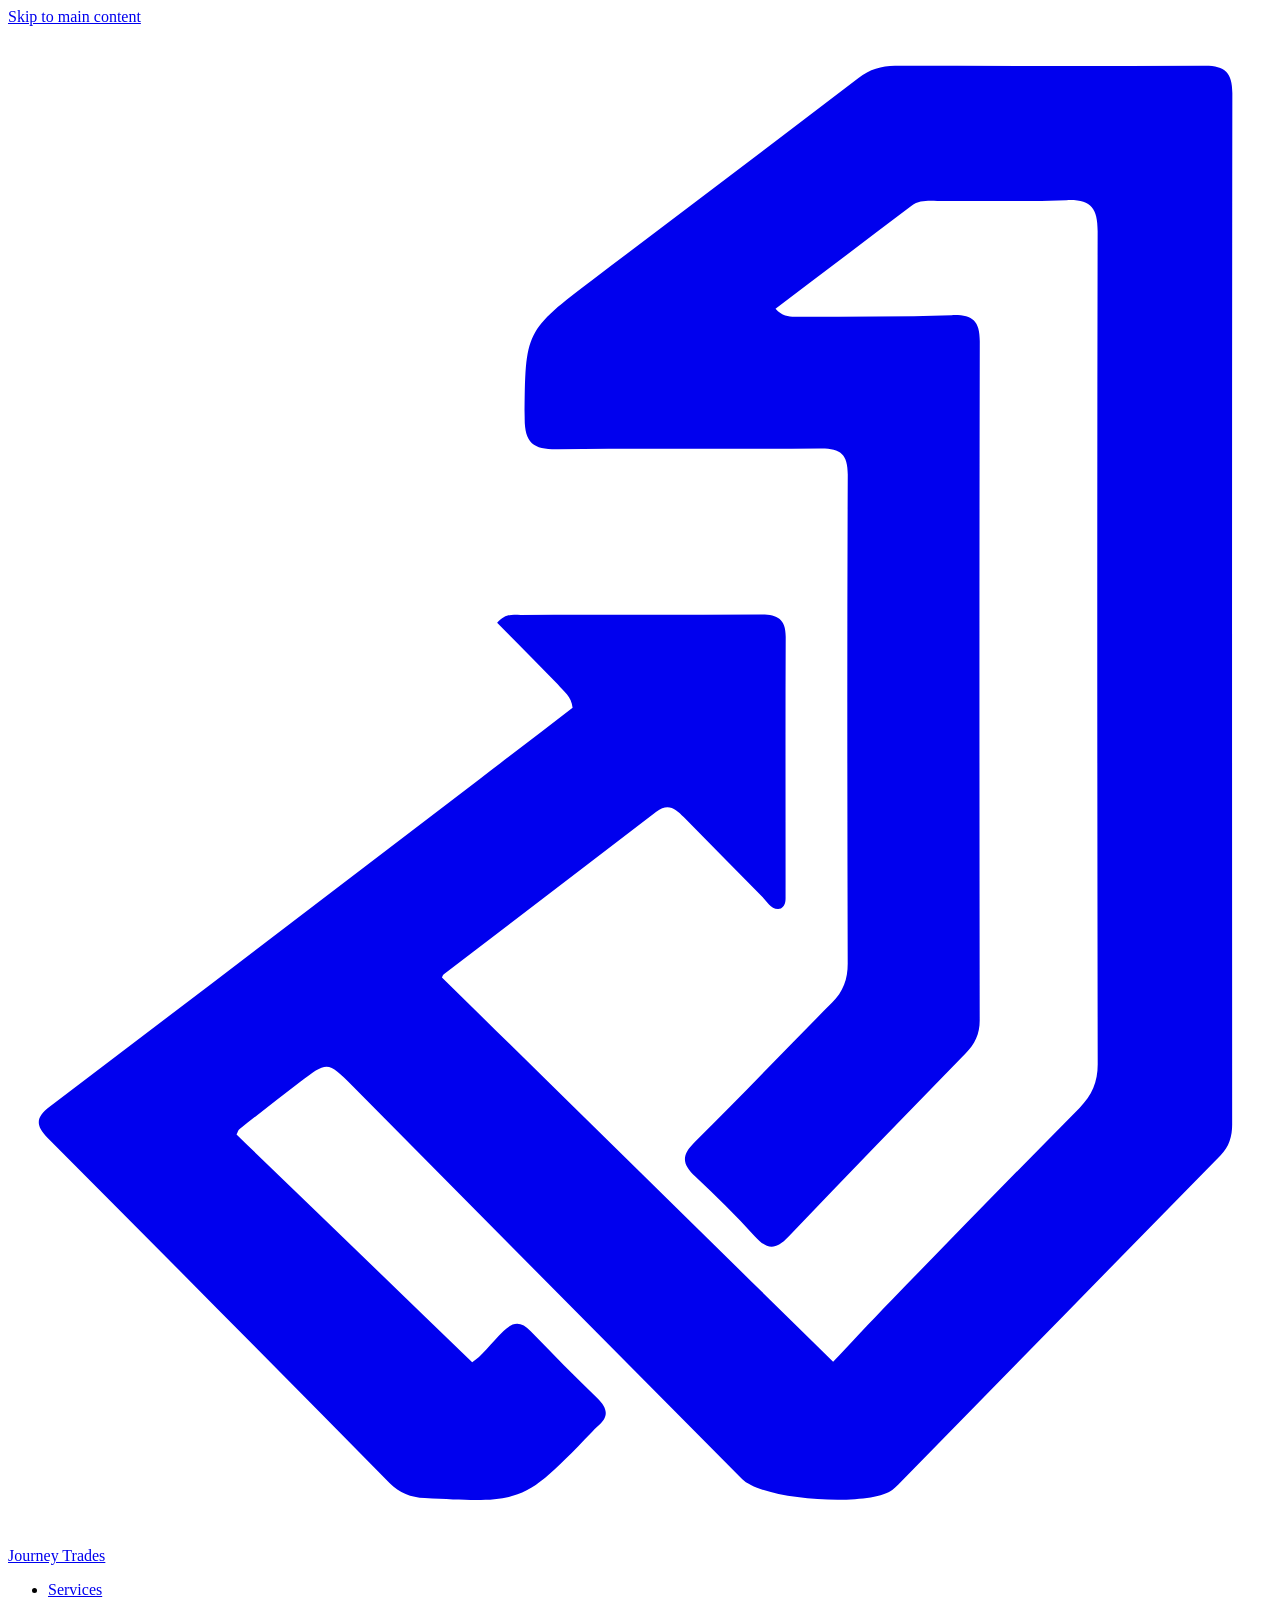
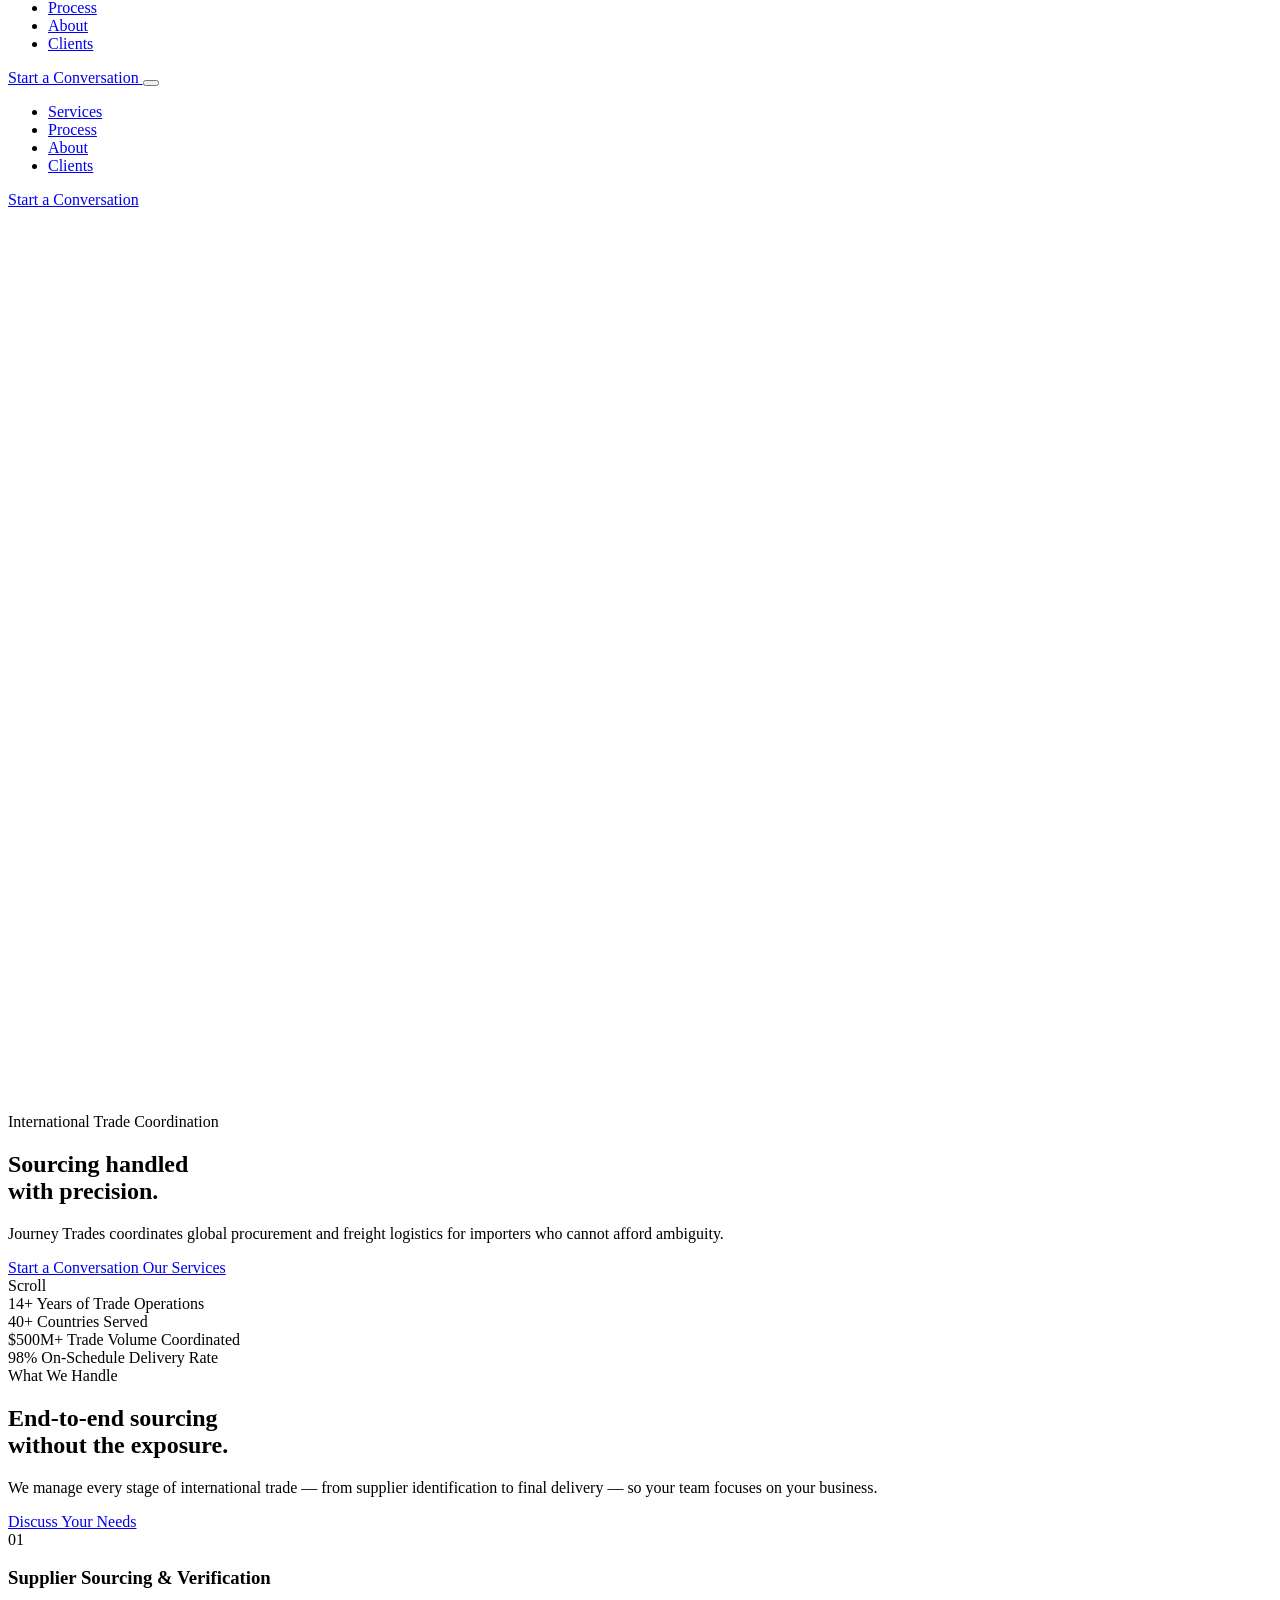
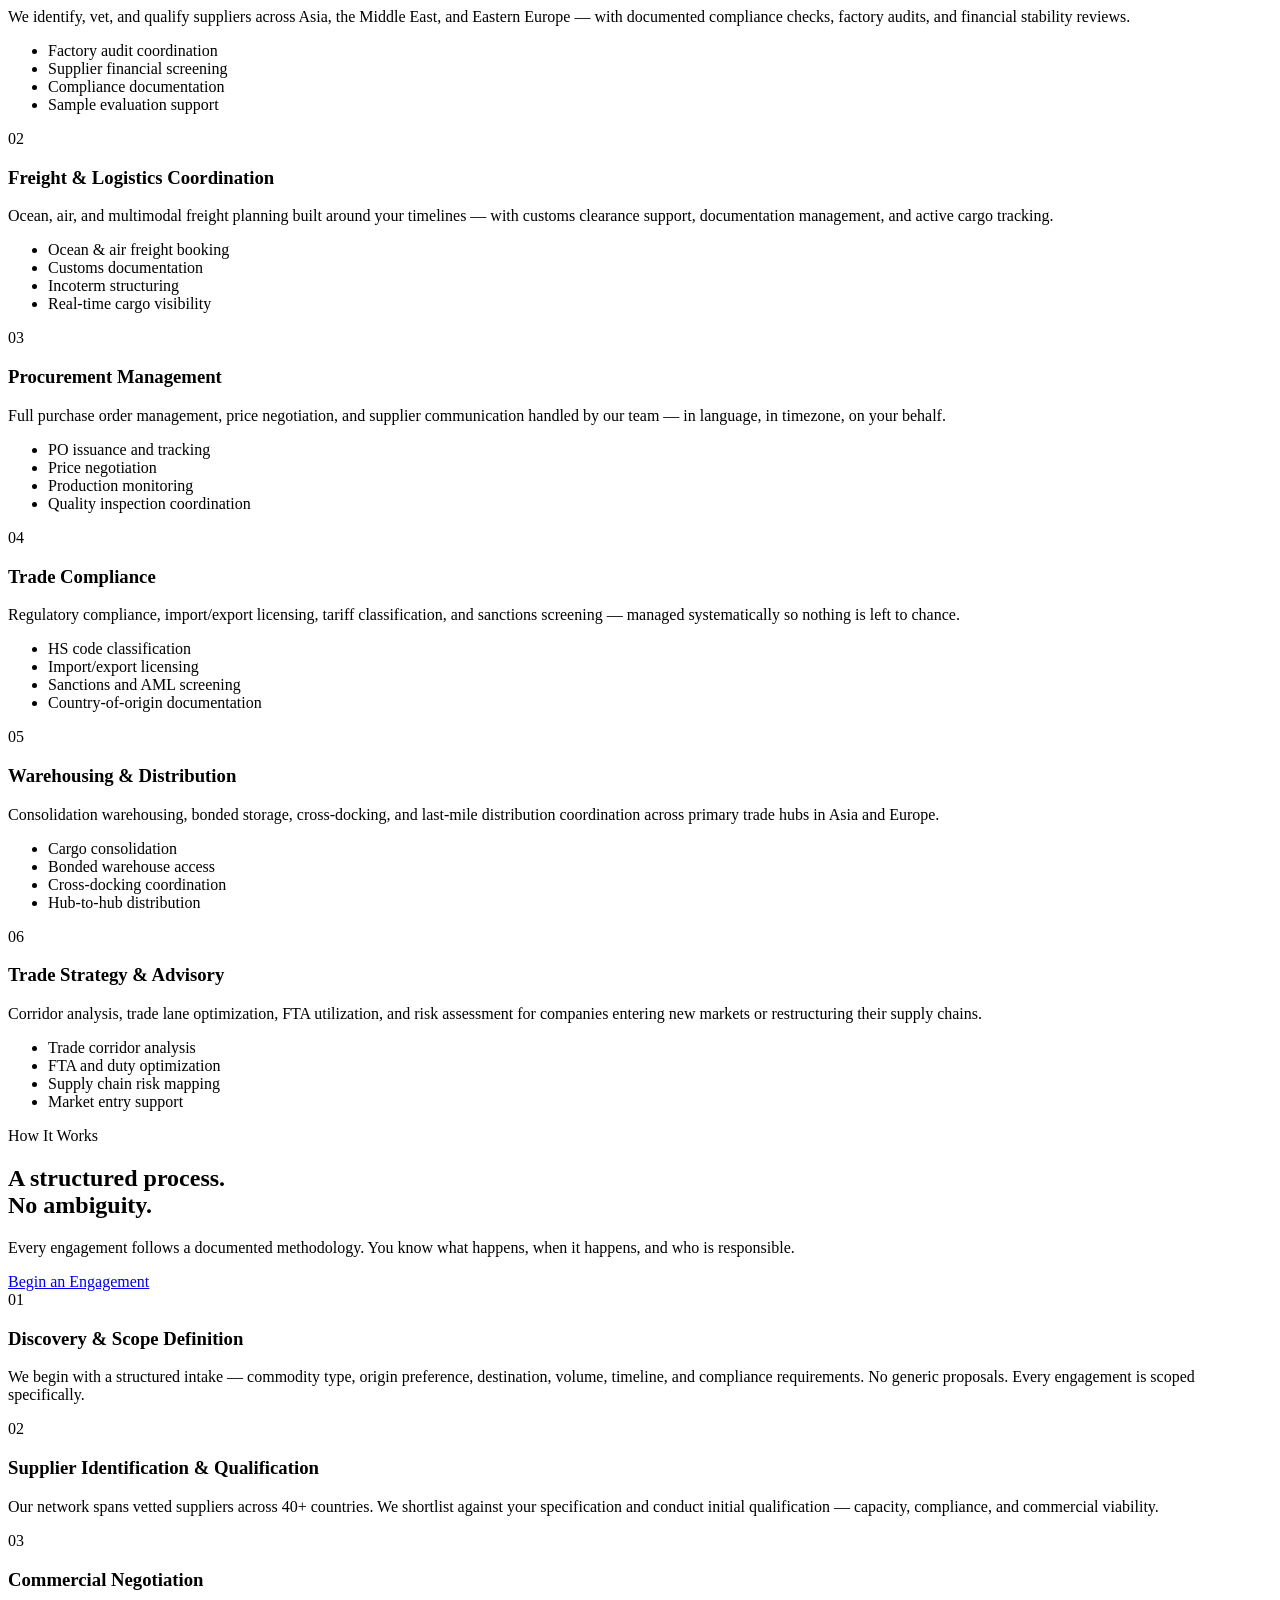
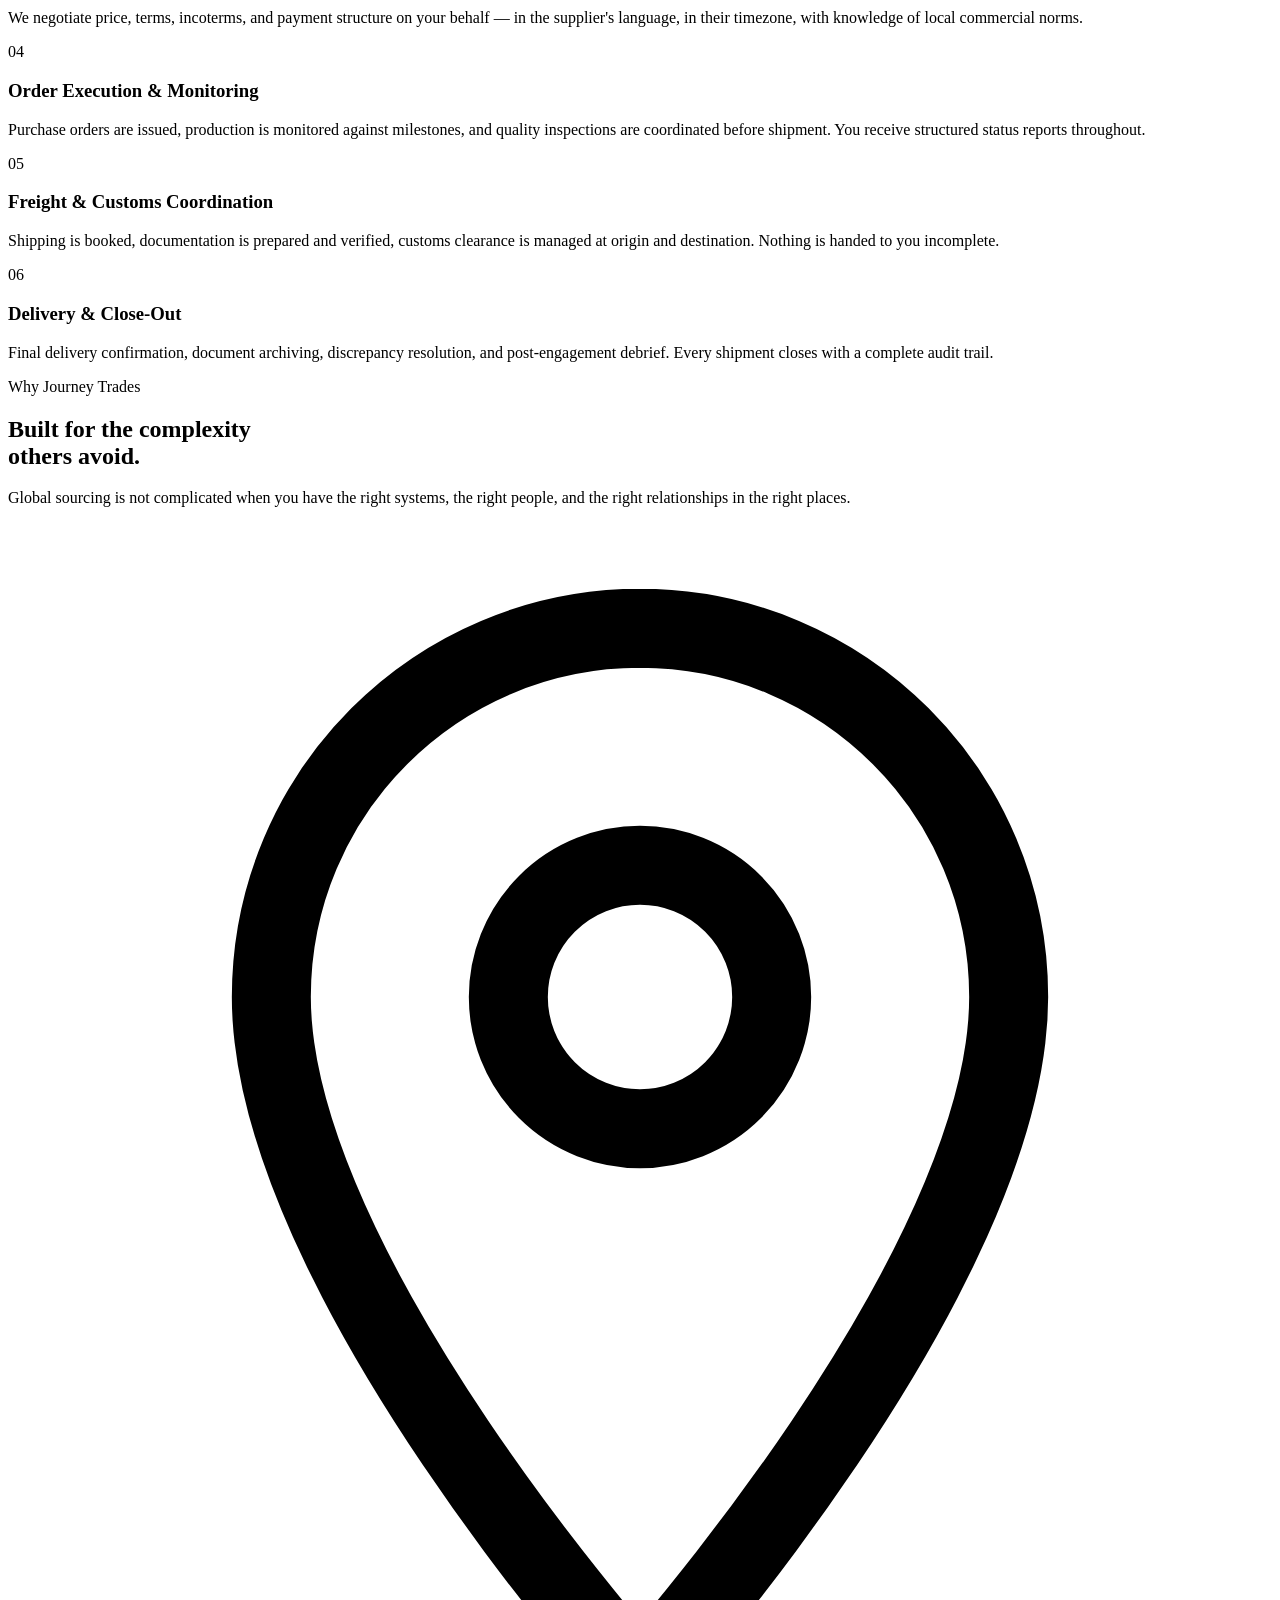
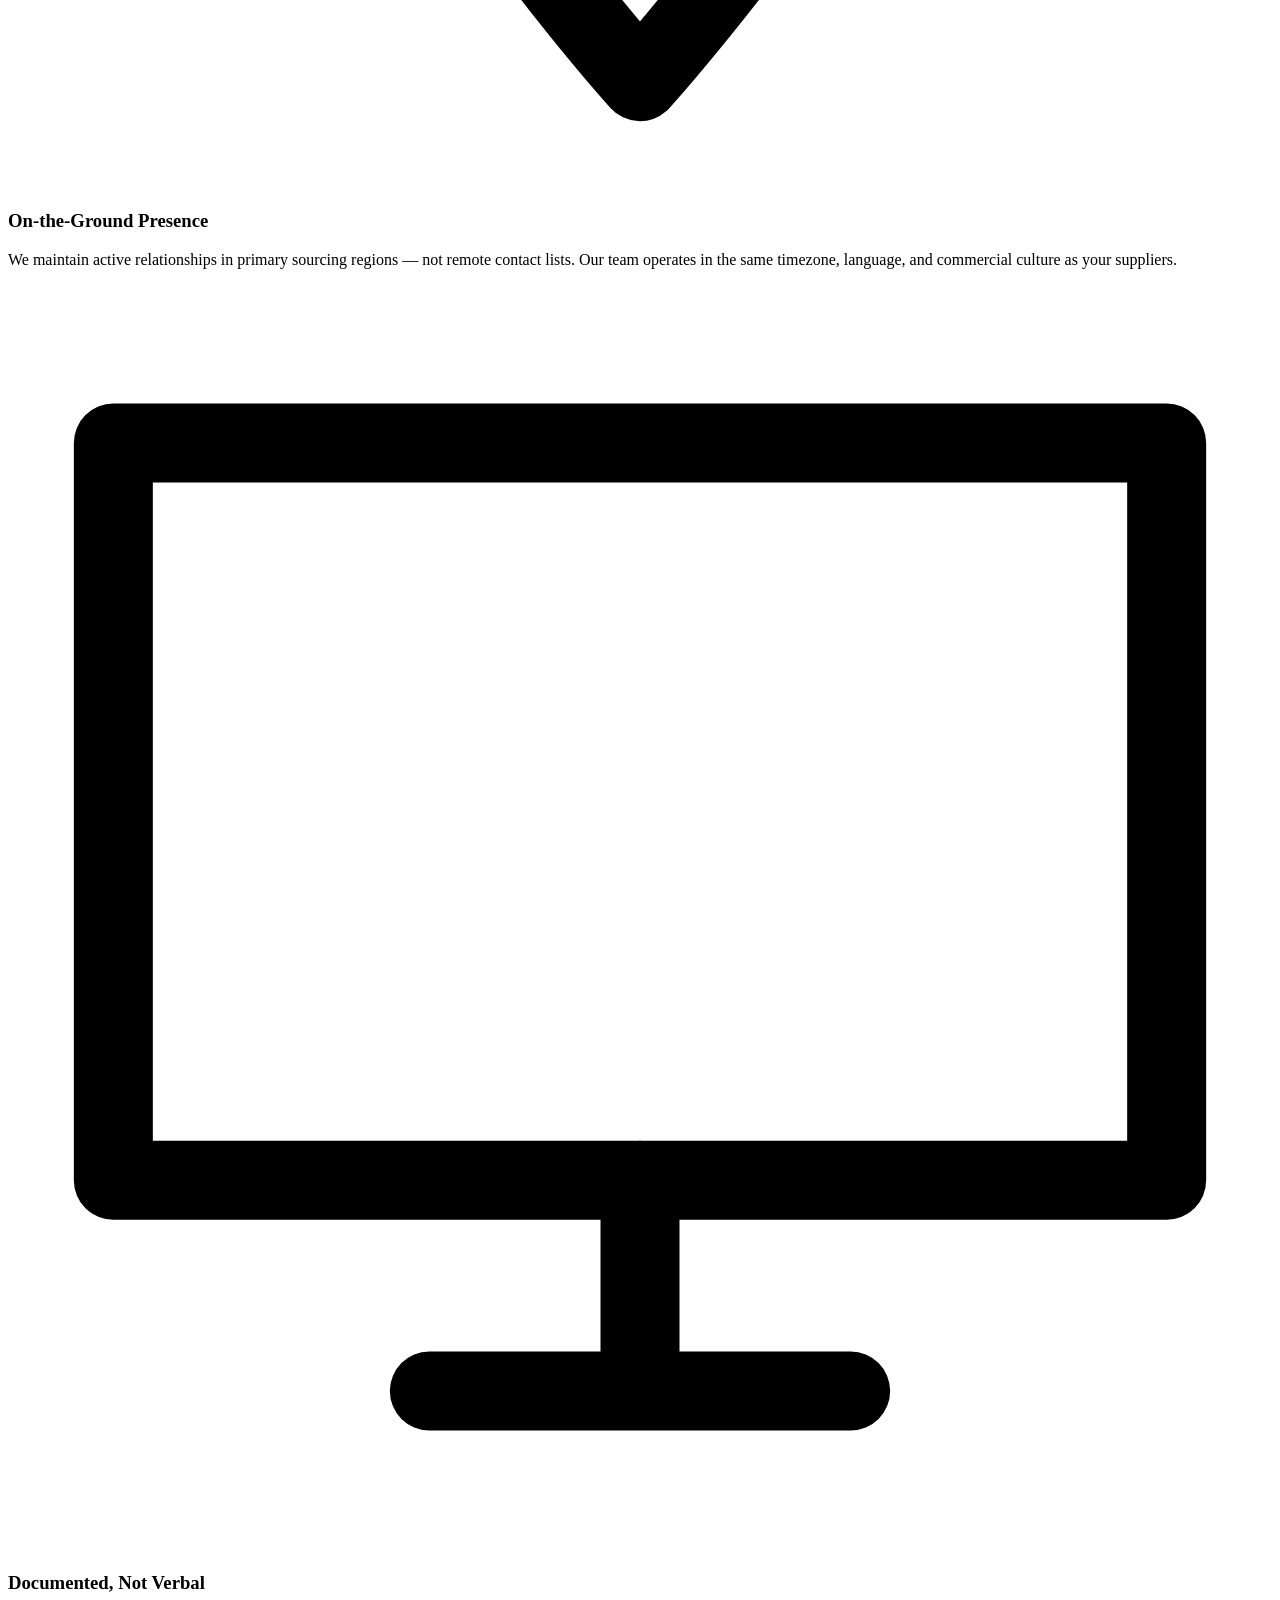
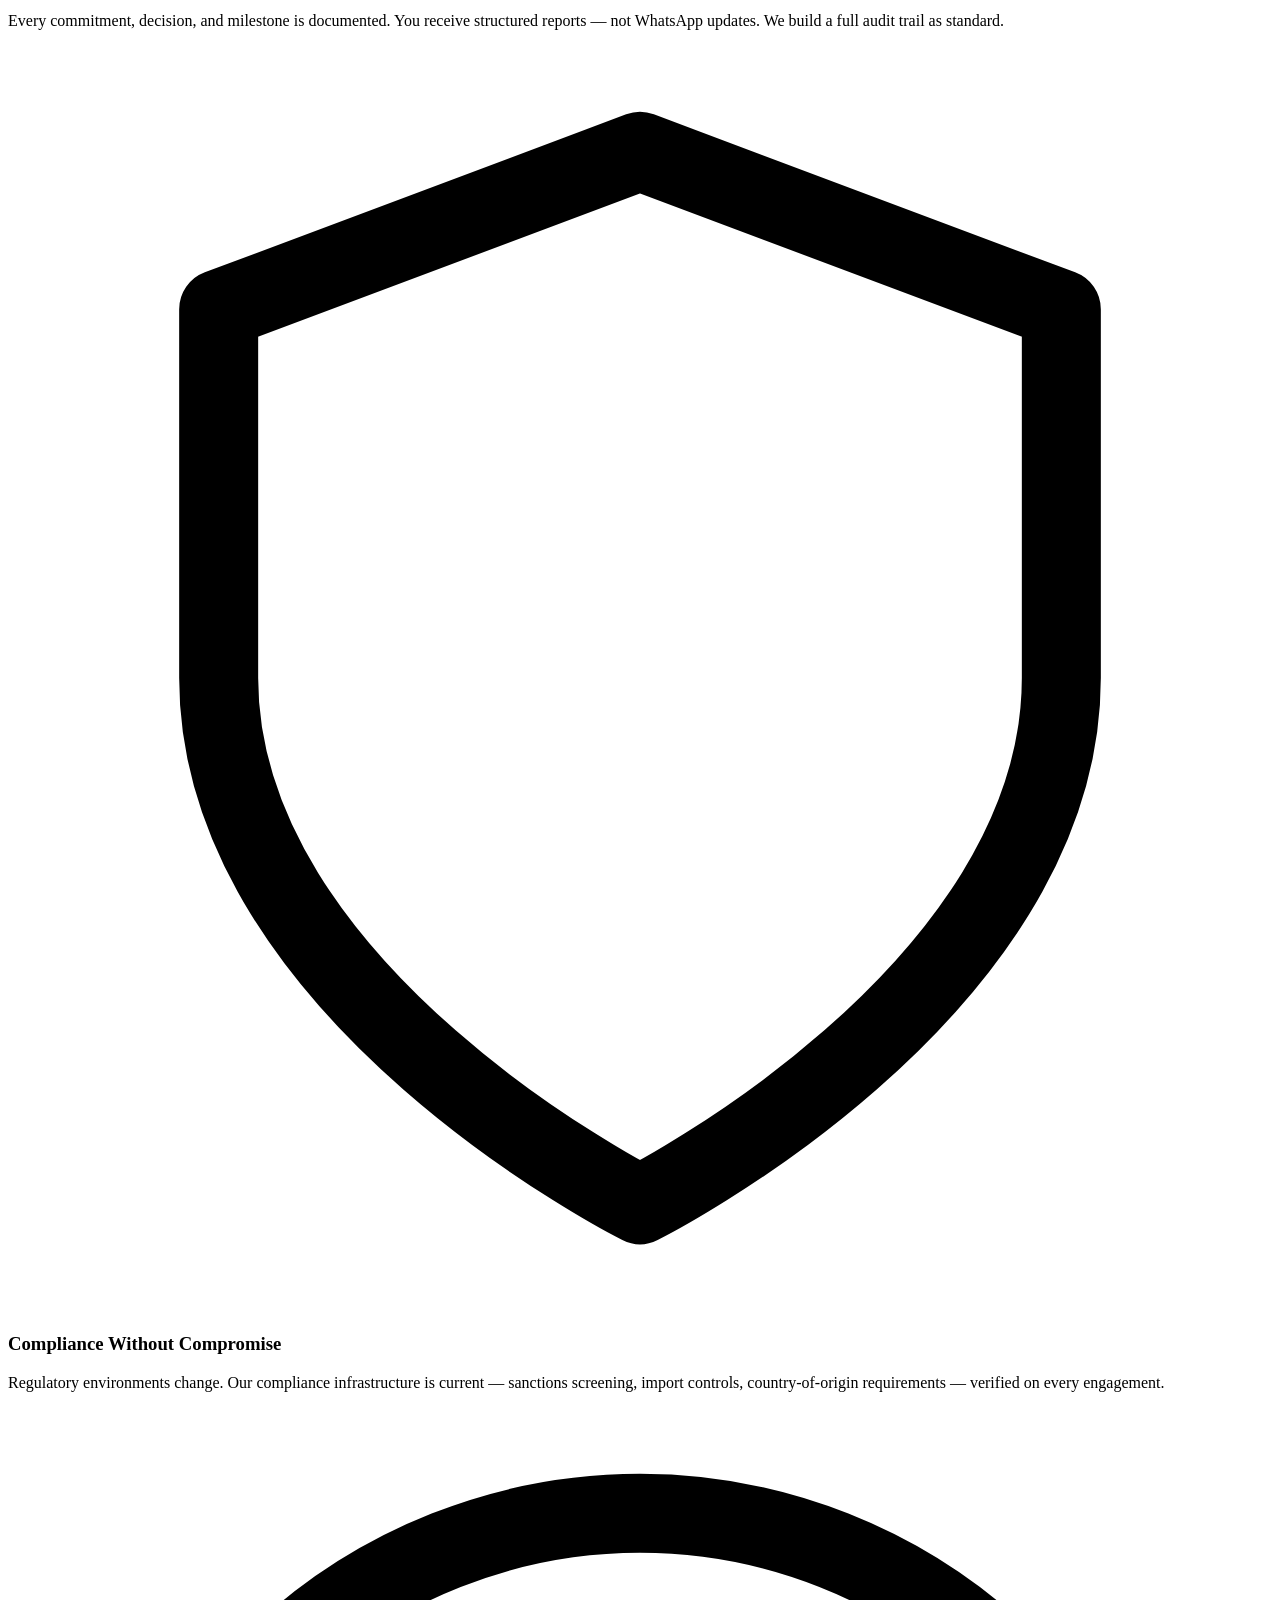
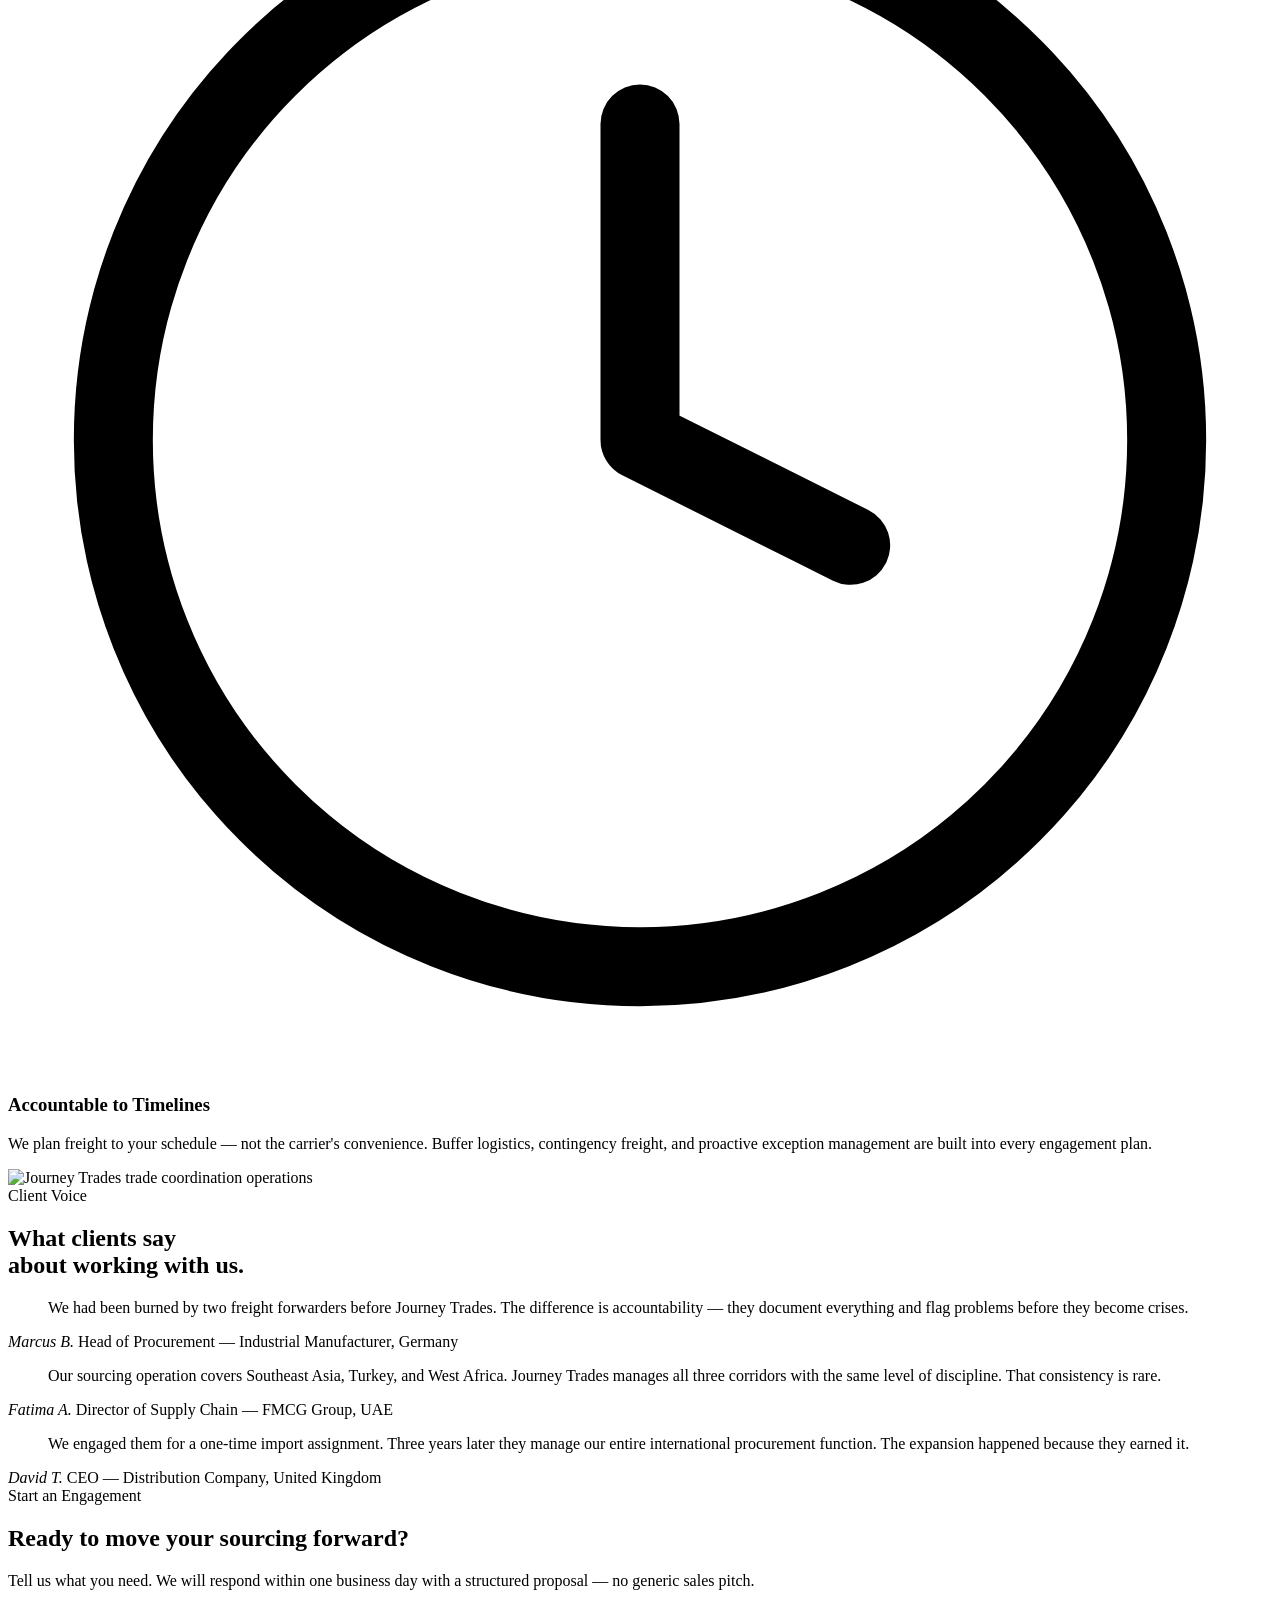
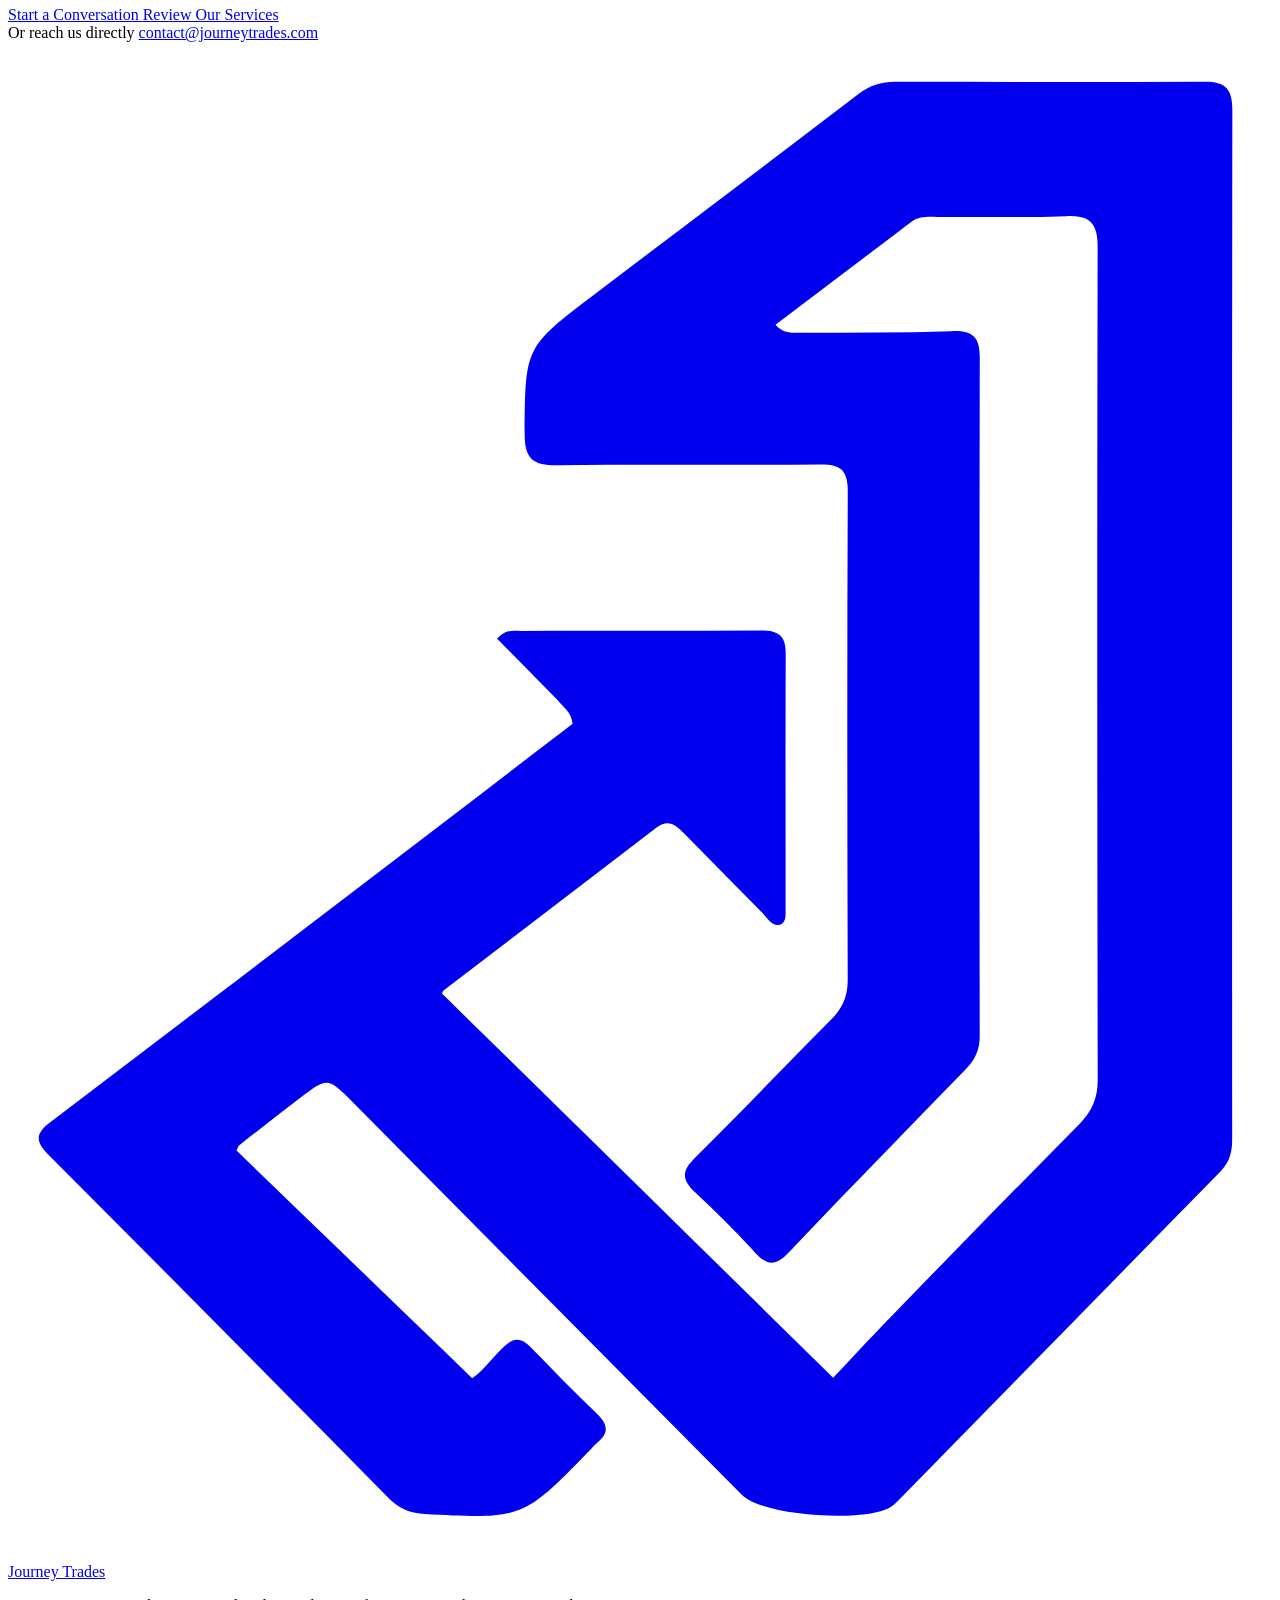
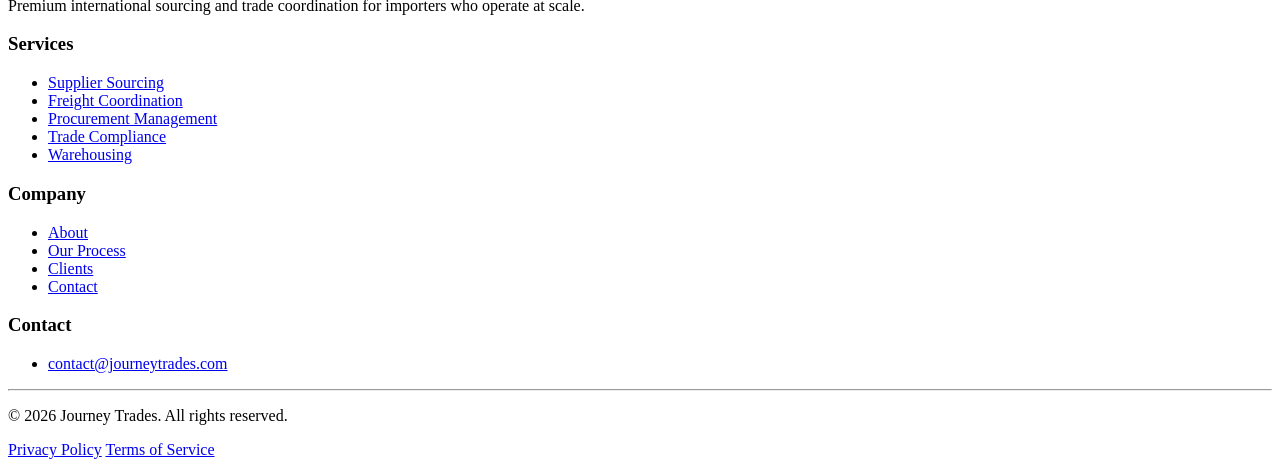
==== index.html @ 4c46be0e "Add files via upload" ====
<!DOCTYPE html>
<html lang="en" dir="ltr">

<head>
  <meta charset="UTF-8">
  <meta name="viewport" content="width=device-width, initial-scale=1.0">
  <meta http-equiv="X-UA-Compatible" content="IE=edge">

  <title>Journey Trades — Premium Sourcing &amp; Trade Coordination</title>
  <meta name="description" content="Journey Trades coordinates international sourcing and trade logistics for importers and procurement teams across global corridors. Reliable. Structured. Professional.">
  <meta name="robots" content="index, follow">
  <meta name="author" content="Journey Trades">
  <link rel="canonical" href="https://journeytrades.com/">

  <meta property="og:type"         content="website">
  <meta property="og:url"          content="https://journeytrades.com/">
  <meta property="og:title"        content="Journey Trades — Premium Sourcing &amp; Trade Coordination">
  <meta property="og:description"  content="International sourcing and trade coordination, handled with precision.">
  <meta property="og:image"        content="https://journeytrades.com/assets/images/og-image.jpg">
  <meta property="og:image:width"  content="1200">
  <meta property="og:image:height" content="630">
  <meta property="og:site_name"    content="Journey Trades">
  <meta property="og:locale"       content="en_US">

  <meta name="twitter:card"        content="summary_large_image">
  <meta name="twitter:title"       content="Journey Trades — Premium Sourcing &amp; Trade Coordination">
  <meta name="twitter:description" content="International sourcing and trade coordination, handled with precision.">
  <meta name="twitter:image"       content="https://journeytrades.com/assets/images/og-image.jpg">

  <link rel="icon"             href="/assets/favicon/favicon.ico" sizes="any">
  <link rel="icon"             href="/assets/favicon/favicon-32x32.png" type="image/png" sizes="32x32">
  <link rel="icon"             href="/assets/favicon/favicon-16x16.png" type="image/png" sizes="16x16">
  <link rel="apple-touch-icon" href="/assets/favicon/apple-touch-icon.png">
  <link rel="manifest"         href="/site.webmanifest">
  <meta name="theme-color"            content="#F5F4F0">
  <meta name="msapplication-TileColor" content="#F5F4F0">

  <link rel="preconnect" href="https://fonts.googleapis.com">
  <link rel="preconnect" href="https://fonts.gstatic.com" crossorigin>

  <link rel="stylesheet" href="/css/style.css">

  <link href="https://fonts.googleapis.com/css2?family=Syne:wght@600;700&family=Inter:wght@400;500;600&display=swap" rel="stylesheet">

  <link rel="preload" as="image" href="/assets/images/hero/hero-desktop.webp" media="(min-width: 768px)">
  <link rel="preload" as="image" href="/assets/images/hero/hero-mobile.webp"  media="(max-width: 767px)">

  <script type="application/ld+json">
  {
    "@context": "https://schema.org",
    "@type": "Organization",
    "name": "Journey Trades",
    "url": "https://journeytrades.com",
    "logo": "https://journeytrades.com/assets/favicon/icon-512.png",
    "description": "Premium international sourcing and trade coordination agency.",
    "contactPoint": {
      "@type": "ContactPoint",
      "contactType": "Business Inquiries",
      "email": "contact@journeytrades.com"
    },
    "areaServed": "Worldwide",
    "sameAs": []
  }
  </script>
</head>

<body>

  <a href="#main-content" class="skip-link">Skip to main content</a>

  <!-- ══════════════════════════════════════════
       NAVIGATION
  ══════════════════════════════════════════ -->
  <header role="banner">
    <nav class="nav" id="site-nav" aria-label="Main navigation">
      <div class="nav__inner container">

        <a href="/" class="nav__brand" aria-label="Journey Trades — Home">
          <span class="nav__mark" aria-hidden="true">
            <svg viewBox="381.33 122.94 254.98 306.00" xmlns="http://www.w3.org/2000/svg" aria-hidden="true" focusable="false"><path fill="currentColor" d="M492.219360,255.719696 C487.970673,251.401764 483.965637,247.331940 479.997284,243.299408 C481.773834,241.290131 483.369568,241.736816 484.786346,241.733704 C500.950500,241.697998 517.115051,241.760742 533.278870,241.675629 C536.532776,241.658493 538.229919,242.593063 538.214355,246.176392 C538.138489,263.673279 538.195129,281.170685 538.187622,298.667908 C538.187256,299.475739 538.202148,300.349670 537.248962,300.984955 C535.290833,301.412384 534.532166,299.639404 533.427429,298.526733 C528.144592,293.205994 522.882629,287.864319 517.635010,282.508728 C516.017578,280.857971 514.525269,279.582428 512.106262,281.442688 C497.848846,292.407104 483.533447,303.296173 469.249542,314.226257 C469.011902,314.408142 468.924530,314.786438 468.872314,314.881500 C494.978088,340.527435 521.039734,366.130005 547.777771,392.397064 C550.860657,389.139160 555.244202,384.400482 559.742493,379.773346 C572.284668,366.872040 584.827454,353.970581 597.484985,341.183014 C600.006348,338.635864 601.158508,335.977844 601.152100,332.351929 C601.053955,276.360565 601.016846,220.368958 601.138489,164.377777 C601.148865,159.608215 599.744385,157.890137 594.889404,158.078583 C586.236511,158.414490 577.562073,158.185883 568.896851,158.221893 C567.082275,158.229431 565.195679,157.996155 563.598877,159.205017 C554.478271,166.109589 545.360718,173.018188 536.156189,179.990524 C537.889099,181.886978 539.625610,181.592804 541.217590,181.585632 C551.380310,181.539932 561.548218,181.598801 571.702759,181.267838 C575.767700,181.135345 577.372253,182.289490 577.363159,186.539581 C577.265991,232.199249 577.288330,277.859222 577.348022,323.519012 C577.351562,326.256561 576.355835,328.283813 574.530151,330.162781 C562.570923,342.470795 550.576233,354.745850 538.759583,367.189697 C536.109314,369.980621 534.418335,369.785675 531.954956,367.059418 C528.161133,362.860901 524.103699,358.885468 519.976135,355.009216 C517.406128,352.595734 517.024597,350.875061 519.827148,348.115173 C529.203430,338.881683 538.237244,329.301453 547.532532,319.984039 C549.837402,317.673645 550.729797,315.225372 550.720886,311.995819 C550.630432,279.167633 550.588562,246.338837 550.731201,213.511063 C550.749634,209.265808 549.271851,208.119171 545.238403,208.156525 C527.575867,208.320053 509.909210,208.088135 492.248108,208.314621 C487.396088,208.376831 485.508484,207.134674 485.556122,201.903229 C485.714783,184.478241 485.535400,184.493973 499.542938,173.908081 C517.348938,160.451614 535.152893,146.992111 552.895752,133.452637 C555.155579,131.728149 557.503235,130.980072 560.276611,130.983826 C581.106812,131.011978 601.937317,131.055344 622.766968,130.943924 C626.807556,130.922302 628.318054,132.323074 628.312683,136.488327 C628.223572,205.811172 628.248474,275.134186 628.276550,344.457153 C628.277588,346.911621 627.695251,348.962250 625.915466,350.777222 C604.217590,372.904419 582.559082,395.070221 560.886902,417.222687 C560.538513,417.578796 560.169983,417.923492 559.772217,418.221985 C554.971069,421.824646 533.644470,420.338440 529.401917,416.060669 C503.236969,389.678223 477.083954,363.283936 450.935394,336.885254 C445.846863,331.748047 445.846344,331.707733 440.229309,335.979370 C436.121277,339.103455 432.063232,342.293457 428.000671,345.476746 C427.767517,345.659454 427.695007,346.047119 427.432037,346.569000 C443.109436,361.708893 458.841797,376.901855 474.966919,392.474121 C476.721710,391.483978 478.832550,388.628113 481.294250,386.196716 C483.282410,384.233093 484.864899,384.271484 486.775757,386.243256 C491.181244,390.789246 495.623444,395.303986 500.180634,399.696655 C502.305176,401.744446 502.652954,403.499542 500.231781,405.450317 C499.845337,405.761688 499.527985,406.159149 499.180969,406.518982 C485.274841,420.939636 485.276093,420.915375 465.383636,419.879028 C462.577545,419.732819 460.314514,418.886597 458.288696,416.833862 C435.349701,393.589966 412.379608,370.376526 389.334137,347.238281 C386.774902,344.668762 386.963837,343.059631 389.784821,340.916809 C418.702850,318.951202 447.563599,296.910217 476.432800,274.880371 C482.764526,270.048645 489.066345,265.177734 495.222076,260.447754 C495.000000,258.157471 493.479034,257.229156 492.219360,255.719696 z"/></svg>
          </span>
          <span class="nav__wordmark">Journey Trades</span>
        </a>

        <ul class="nav__links" role="list">
          <li><a href="#services"      class="nav__link">Services</a></li>
          <li><a href="#process"       class="nav__link">Process</a></li>
          <li><a href="#about"         class="nav__link">About</a></li>
          <li><a href="#testimonials"  class="nav__link">Clients</a></li>
        </ul>

        <div class="nav__actions">
          <a href="#contact" class="btn btn--primary nav__cta">
            Start a Conversation
          </a>
          <button
            class="nav__toggle"
            id="menu-toggle"
            aria-expanded="false"
            aria-controls="mobile-menu"
            aria-label="Open navigation menu">
            <span class="nav__toggle-bar" aria-hidden="true"></span>
            <span class="nav__toggle-bar" aria-hidden="true"></span>
            <span class="nav__toggle-bar" aria-hidden="true"></span>
          </button>
        </div>

      </div>

      <div class="nav__mobile" id="mobile-menu" aria-hidden="true">
        <ul class="nav__mobile-links" role="list">
          <li><a href="#services"     class="nav__mobile-link">Services</a></li>
          <li><a href="#process"      class="nav__mobile-link">Process</a></li>
          <li><a href="#about"        class="nav__mobile-link">About</a></li>
          <li><a href="#testimonials" class="nav__mobile-link">Clients</a></li>
        </ul>
        <a href="#contact" class="btn btn--primary nav__mobile-cta">
          Start a Conversation
        </a>
      </div>

    </nav>
  </header>

  <!-- ══════════════════════════════════════════
       MAIN
  ══════════════════════════════════════════ -->
  <main id="main-content" tabindex="-1">

    <!-- ══════════════════════════════════════
         HERO
    ══════════════════════════════════════ -->
    <section class="hero section" aria-labelledby="hero-heading">

      <div class="hero__media" aria-hidden="true">
        <picture>
          <source
            srcset="/assets/images/hero/hero-desktop.webp"
            media="(min-width: 768px)"
            type="image/webp">
          <img
            src="/assets/images/hero/hero-mobile.webp"
            alt=""
            width="1440"
            height="900"
            loading="eager"
            decoding="async"
            fetchpriority="high">
        </picture>
      </div>

      <div class="hero__overlay" aria-hidden="true"></div>

      <div class="hero__content">
        <div class="container">
          <div class="hero__inner">
            <span class="hero__label">International Trade Coordination</span>
            <h1 class="hero__title" id="hero-heading">
              Sourcing handled<br>with precision.
            </h1>
            <p class="hero__sub">
              Journey Trades coordinates global procurement and freight logistics for importers who cannot afford ambiguity.
            </p>
            <div class="hero__actions">
              <a href="#contact" class="btn btn--primary-dark">
                Start a Conversation
              </a>
              <a href="#services" class="btn btn--outline-dark">
                Our Services
              </a>
            </div>

            <div class="hero__scroll" aria-hidden="true">
              <span class="hero__scroll-line"></span>
              <span class="hero__scroll-label">Scroll</span>
            </div>
          </div>
        </div>
      </div>

    </section>

    <!-- ══════════════════════════════════════
         CREDIBILITY BAR
    ══════════════════════════════════════ -->
    <section class="credibility-bar" aria-label="Key statistics and track record">
      <div class="container">
        <div class="credibility-bar__grid">

          <div class="stat-card fade-up">
            <span class="stat-card__number" data-count="14" data-suffix="+">14<span>+</span></span>
            <span class="stat-card__label">Years of Trade Operations</span>
          </div>

          <div class="stat-card fade-up">
            <span class="stat-card__number" data-count="40" data-suffix="+">40<span>+</span></span>
            <span class="stat-card__label">Countries Served</span>
          </div>

          <div class="stat-card fade-up">
            <span class="stat-card__number" data-count="500" data-suffix="M+">$500<span>M+</span></span>
            <span class="stat-card__label">Trade Volume Coordinated</span>
          </div>

          <div class="stat-card fade-up">
            <span class="stat-card__number" data-count="98" data-suffix="%">98<span>%</span></span>
            <span class="stat-card__label">On-Schedule Delivery Rate</span>
          </div>

        </div>
      </div>
    </section>

    <!-- ══════════════════════════════════════
         SERVICES
    ══════════════════════════════════════ -->
    <section class="services section" id="services" aria-labelledby="services-heading">
      <div class="container">

        <div class="services__header">
          <div class="services__header-text">
            <div class="heading-block">
              <span class="section-label">What We Handle</span>
              <h2 class="heading-block__title" id="services-heading">
                End-to-end sourcing<br>without the exposure.
              </h2>
              <p class="heading-block__sub">
                We manage every stage of international trade — from supplier identification to final delivery — so your team focuses on your business.
              </p>
            </div>
          </div>
          <div class="services__header-action">
            <a href="#contact" class="btn btn--outline">Discuss Your Needs</a>
          </div>
        </div>

        <div class="grid grid--3">

          <article class="service-card fade-up" aria-labelledby="svc-sourcing">
            <span class="service-card__tag">01</span>
            <h3 class="service-card__title" id="svc-sourcing">Supplier Sourcing &amp; Verification</h3>
            <p class="service-card__body">
              We identify, vet, and qualify suppliers across Asia, the Middle East, and Eastern Europe — with documented compliance checks, factory audits, and financial stability reviews.
            </p>
            <ul class="service-card__list" role="list">
              <li class="service-card__list-item">Factory audit coordination</li>
              <li class="service-card__list-item">Supplier financial screening</li>
              <li class="service-card__list-item">Compliance documentation</li>
              <li class="service-card__list-item">Sample evaluation support</li>
            </ul>
          </article>

          <article class="service-card fade-up" aria-labelledby="svc-freight">
            <span class="service-card__tag">02</span>
            <h3 class="service-card__title" id="svc-freight">Freight &amp; Logistics Coordination</h3>
            <p class="service-card__body">
              Ocean, air, and multimodal freight planning built around your timelines — with customs clearance support, documentation management, and active cargo tracking.
            </p>
            <ul class="service-card__list" role="list">
              <li class="service-card__list-item">Ocean &amp; air freight booking</li>
              <li class="service-card__list-item">Customs documentation</li>
              <li class="service-card__list-item">Incoterm structuring</li>
              <li class="service-card__list-item">Real-time cargo visibility</li>
            </ul>
          </article>

          <article class="service-card fade-up" aria-labelledby="svc-procurement">
            <span class="service-card__tag">03</span>
            <h3 class="service-card__title" id="svc-procurement">Procurement Management</h3>
            <p class="service-card__body">
              Full purchase order management, price negotiation, and supplier communication handled by our team — in language, in timezone, on your behalf.
            </p>
            <ul class="service-card__list" role="list">
              <li class="service-card__list-item">PO issuance and tracking</li>
              <li class="service-card__list-item">Price negotiation</li>
              <li class="service-card__list-item">Production monitoring</li>
              <li class="service-card__list-item">Quality inspection coordination</li>
            </ul>
          </article>

          <article class="service-card fade-up" aria-labelledby="svc-compliance">
            <span class="service-card__tag">04</span>
            <h3 class="service-card__title" id="svc-compliance">Trade Compliance</h3>
            <p class="service-card__body">
              Regulatory compliance, import/export licensing, tariff classification, and sanctions screening — managed systematically so nothing is left to chance.
            </p>
            <ul class="service-card__list" role="list">
              <li class="service-card__list-item">HS code classification</li>
              <li class="service-card__list-item">Import/export licensing</li>
              <li class="service-card__list-item">Sanctions and AML screening</li>
              <li class="service-card__list-item">Country-of-origin documentation</li>
            </ul>
          </article>

          <article class="service-card fade-up" aria-labelledby="svc-warehousing">
            <span class="service-card__tag">05</span>
            <h3 class="service-card__title" id="svc-warehousing">Warehousing &amp; Distribution</h3>
            <p class="service-card__body">
              Consolidation warehousing, bonded storage, cross-docking, and last-mile distribution coordination across primary trade hubs in Asia and Europe.
            </p>
            <ul class="service-card__list" role="list">
              <li class="service-card__list-item">Cargo consolidation</li>
              <li class="service-card__list-item">Bonded warehouse access</li>
              <li class="service-card__list-item">Cross-docking coordination</li>
              <li class="service-card__list-item">Hub-to-hub distribution</li>
            </ul>
          </article>

          <article class="service-card fade-up" aria-labelledby="svc-advisory">
            <span class="service-card__tag">06</span>
            <h3 class="service-card__title" id="svc-advisory">Trade Strategy &amp; Advisory</h3>
            <p class="service-card__body">
              Corridor analysis, trade lane optimization, FTA utilization, and risk assessment for companies entering new markets or restructuring their supply chains.
            </p>
            <ul class="service-card__list" role="list">
              <li class="service-card__list-item">Trade corridor analysis</li>
              <li class="service-card__list-item">FTA and duty optimization</li>
              <li class="service-card__list-item">Supply chain risk mapping</li>
              <li class="service-card__list-item">Market entry support</li>
            </ul>
          </article>

        </div>

      </div>
    </section>

    <!-- ══════════════════════════════════════
         PROCESS
    ══════════════════════════════════════ -->
    <section class="process section" id="process" aria-labelledby="process-heading">
      <div class="container">
        <div class="process__layout">

          <div class="process__intro">
            <div class="heading-block">
              <span class="section-label">How It Works</span>
              <h2 class="heading-block__title" id="process-heading">
                A structured process.<br>No ambiguity.
              </h2>
              <p class="heading-block__sub">
                Every engagement follows a documented methodology. You know what happens, when it happens, and who is responsible.
              </p>
            </div>
            <a href="#contact" class="btn btn--outline">Begin an Engagement</a>
          </div>

          <div class="process__steps" role="list">

            <div class="process-step fade-up" role="listitem">
              <span class="process-step__number" aria-hidden="true">01</span>
              <div class="process-step__content">
                <h3 class="process-step__title">Discovery &amp; Scope Definition</h3>
                <p class="process-step__body">
                  We begin with a structured intake — commodity type, origin preference, destination, volume, timeline, and compliance requirements. No generic proposals. Every engagement is scoped specifically.
                </p>
              </div>
            </div>

            <div class="process-step fade-up" role="listitem">
              <span class="process-step__number" aria-hidden="true">02</span>
              <div class="process-step__content">
                <h3 class="process-step__title">Supplier Identification &amp; Qualification</h3>
                <p class="process-step__body">
                  Our network spans vetted suppliers across 40+ countries. We shortlist against your specification and conduct initial qualification — capacity, compliance, and commercial viability.
                </p>
              </div>
            </div>

            <div class="process-step fade-up" role="listitem">
              <span class="process-step__number" aria-hidden="true">03</span>
              <div class="process-step__content">
                <h3 class="process-step__title">Commercial Negotiation</h3>
                <p class="process-step__body">
                  We negotiate price, terms, incoterms, and payment structure on your behalf — in the supplier's language, in their timezone, with knowledge of local commercial norms.
                </p>
              </div>
            </div>

            <div class="process-step fade-up" role="listitem">
              <span class="process-step__number" aria-hidden="true">04</span>
              <div class="process-step__content">
                <h3 class="process-step__title">Order Execution &amp; Monitoring</h3>
                <p class="process-step__body">
                  Purchase orders are issued, production is monitored against milestones, and quality inspections are coordinated before shipment. You receive structured status reports throughout.
                </p>
              </div>
            </div>

            <div class="process-step fade-up" role="listitem">
              <span class="process-step__number" aria-hidden="true">05</span>
              <div class="process-step__content">
                <h3 class="process-step__title">Freight &amp; Customs Coordination</h3>
                <p class="process-step__body">
                  Shipping is booked, documentation is prepared and verified, customs clearance is managed at origin and destination. Nothing is handed to you incomplete.
                </p>
              </div>
            </div>

            <div class="process-step fade-up" role="listitem">
              <span class="process-step__number" aria-hidden="true">06</span>
              <div class="process-step__content">
                <h3 class="process-step__title">Delivery &amp; Close-Out</h3>
                <p class="process-step__body">
                  Final delivery confirmation, document archiving, discrepancy resolution, and post-engagement debrief. Every shipment closes with a complete audit trail.
                </p>
              </div>
            </div>

          </div>

        </div>
      </div>
    </section>

    <!-- ══════════════════════════════════════
         WHY JOURNEY TRADES
    ══════════════════════════════════════ -->
    <section class="why-journey section" id="about" aria-labelledby="why-heading">
      <div class="container">
        <div class="why-journey__layout">

          <div class="why-journey__content">
            <div class="heading-block">
              <span class="section-label">Why Journey Trades</span>
              <h2 class="heading-block__title" id="why-heading">
                Built for the complexity<br>others avoid.
              </h2>
              <p class="heading-block__sub">
                Global sourcing is not complicated when you have the right systems, the right people, and the right relationships in the right places.
              </p>
            </div>

            <div class="why-journey__points">

              <div class="why-point fade-up">
                <div class="why-point__icon" aria-hidden="true">
                  <svg viewBox="0 0 24 24" fill="none" stroke="currentColor" stroke-width="1.5" stroke-linecap="round" stroke-linejoin="round">
                    <path d="M12 2C8.13 2 5 5.13 5 9c0 5.25 7 13 7 13s7-7.75 7-13c0-3.87-3.13-7-7-7z"/>
                    <circle cx="12" cy="9" r="2.5"/>
                  </svg>
                </div>
                <div class="why-point__text">
                  <h3 class="why-point__title">On-the-Ground Presence</h3>
                  <p class="why-point__body">
                    We maintain active relationships in primary sourcing regions — not remote contact lists. Our team operates in the same timezone, language, and commercial culture as your suppliers.
                  </p>
                </div>
              </div>

              <div class="why-point fade-up">
                <div class="why-point__icon" aria-hidden="true">
                  <svg viewBox="0 0 24 24" fill="none" stroke="currentColor" stroke-width="1.5" stroke-linecap="round" stroke-linejoin="round">
                    <rect x="2" y="3" width="20" height="14" rx="0"/>
                    <path d="M8 21h8M12 17v4"/>
                  </svg>
                </div>
                <div class="why-point__text">
                  <h3 class="why-point__title">Documented, Not Verbal</h3>
                  <p class="why-point__body">
                    Every commitment, decision, and milestone is documented. You receive structured reports — not WhatsApp updates. We build a full audit trail as standard.
                  </p>
                </div>
              </div>

              <div class="why-point fade-up">
                <div class="why-point__icon" aria-hidden="true">
                  <svg viewBox="0 0 24 24" fill="none" stroke="currentColor" stroke-width="1.5" stroke-linecap="round" stroke-linejoin="round">
                    <path d="M12 22s8-4 8-10V5l-8-3-8 3v7c0 6 8 10 8 10z"/>
                  </svg>
                </div>
                <div class="why-point__text">
                  <h3 class="why-point__title">Compliance Without Compromise</h3>
                  <p class="why-point__body">
                    Regulatory environments change. Our compliance infrastructure is current — sanctions screening, import controls, country-of-origin requirements — verified on every engagement.
                  </p>
                </div>
              </div>

              <div class="why-point fade-up">
                <div class="why-point__icon" aria-hidden="true">
                  <svg viewBox="0 0 24 24" fill="none" stroke="currentColor" stroke-width="1.5" stroke-linecap="round" stroke-linejoin="round">
                    <circle cx="12" cy="12" r="10"/>
                    <polyline points="12 6 12 12 16 14"/>
                  </svg>
                </div>
                <div class="why-point__text">
                  <h3 class="why-point__title">Accountable to Timelines</h3>
                  <p class="why-point__body">
                    We plan freight to your schedule — not the carrier's convenience. Buffer logistics, contingency freight, and proactive exception management are built into every engagement plan.
                  </p>
                </div>
              </div>

            </div>
          </div>

          <div class="why-journey__visual">
            <div class="why-journey__image">
              <img
                src="/assets/images/sections/about-operations.webp"
                alt="Journey Trades trade coordination operations"
                width="720"
                height="540"
                loading="lazy"
                decoding="async">
            </div>
          </div>

        </div>
      </div>
    </section>

    <!-- ══════════════════════════════════════
         TESTIMONIALS
    ══════════════════════════════════════ -->
    <section class="testimonials section" id="testimonials" aria-labelledby="testimonials-heading">
      <div class="container">

        <div class="heading-block">
          <span class="section-label">Client Voice</span>
          <h2 id="testimonials-heading">What clients say<br>about working with us.</h2>
        </div>

        <div class="testimonial-grid">

          <article class="testimonial-card fade-up" aria-label="Testimonial from Marcus B.">
            <blockquote class="testimonial-card__quote">
              We had been burned by two freight forwarders before Journey Trades. The difference is accountability — they document everything and flag problems before they become crises.
            </blockquote>
            <footer class="testimonial-card__attr">
              <cite class="testimonial-card__name">Marcus B.</cite>
              <span class="testimonial-card__meta">Head of Procurement — Industrial Manufacturer, Germany</span>
            </footer>
          </article>

          <article class="testimonial-card fade-up" aria-label="Testimonial from Fatima A.">
            <blockquote class="testimonial-card__quote">
              Our sourcing operation covers Southeast Asia, Turkey, and West Africa. Journey Trades manages all three corridors with the same level of discipline. That consistency is rare.
            </blockquote>
            <footer class="testimonial-card__attr">
              <cite class="testimonial-card__name">Fatima A.</cite>
              <span class="testimonial-card__meta">Director of Supply Chain — FMCG Group, UAE</span>
            </footer>
          </article>

          <article class="testimonial-card fade-up" aria-label="Testimonial from David T.">
            <blockquote class="testimonial-card__quote">
              We engaged them for a one-time import assignment. Three years later they manage our entire international procurement function. The expansion happened because they earned it.
            </blockquote>
            <footer class="testimonial-card__attr">
              <cite class="testimonial-card__name">David T.</cite>
              <span class="testimonial-card__meta">CEO — Distribution Company, United Kingdom</span>
            </footer>
          </article>

        </div>

      </div>
    </section>

    <!-- ══════════════════════════════════════
         CTA BLOCK
    ══════════════════════════════════════ -->
    <section class="cta-block section" id="contact" aria-labelledby="cta-heading">
      <div class="container">
        <div class="cta-block__inner">

          <span class="cta-block__label section-label--light">Start an Engagement</span>
          <h2 class="cta-block__title" id="cta-heading">
            Ready to move your sourcing forward?
          </h2>
          <p class="cta-block__sub">
            Tell us what you need. We will respond within one business day with a structured proposal — no generic sales pitch.
          </p>

          <div class="cta-block__actions">
            <a href="mailto:contact@journeytrades.com" class="btn btn--primary-dark">
              Start a Conversation
            </a>
            <a href="#services" class="btn btn--outline-dark">
              Review Our Services
            </a>
          </div>

          <div class="cta-block__contact">
            <span class="cta-block__contact-label">Or reach us directly</span>
            <a href="mailto:contact@journeytrades.com" class="cta-block__email">
              contact@journeytrades.com
            </a>
          </div>

        </div>
      </div>
    </section>

  </main>

  <!-- ══════════════════════════════════════
       FOOTER
  ══════════════════════════════════════ -->
  <footer class="footer" role="contentinfo">
    <div class="container">

      <div class="footer__inner">

        <!-- Brand column -->
        <div class="footer__brand">
          <a href="/" class="footer__mark" aria-label="Journey Trades — Home">
            <span class="footer__mark-icon" aria-hidden="true">
              <svg viewBox="381.33 122.94 254.98 306.00" xmlns="http://www.w3.org/2000/svg" aria-hidden="true" focusable="false"><path fill="currentColor" d="M492.219360,255.719696 C487.970673,251.401764 483.965637,247.331940 479.997284,243.299408 C481.773834,241.290131 483.369568,241.736816 484.786346,241.733704 C500.950500,241.697998 517.115051,241.760742 533.278870,241.675629 C536.532776,241.658493 538.229919,242.593063 538.214355,246.176392 C538.138489,263.673279 538.195129,281.170685 538.187622,298.667908 C538.187256,299.475739 538.202148,300.349670 537.248962,300.984955 C535.290833,301.412384 534.532166,299.639404 533.427429,298.526733 C528.144592,293.205994 522.882629,287.864319 517.635010,282.508728 C516.017578,280.857971 514.525269,279.582428 512.106262,281.442688 C497.848846,292.407104 483.533447,303.296173 469.249542,314.226257 C469.011902,314.408142 468.924530,314.786438 468.872314,314.881500 C494.978088,340.527435 521.039734,366.130005 547.777771,392.397064 C550.860657,389.139160 555.244202,384.400482 559.742493,379.773346 C572.284668,366.872040 584.827454,353.970581 597.484985,341.183014 C600.006348,338.635864 601.158508,335.977844 601.152100,332.351929 C601.053955,276.360565 601.016846,220.368958 601.138489,164.377777 C601.148865,159.608215 599.744385,157.890137 594.889404,158.078583 C586.236511,158.414490 577.562073,158.185883 568.896851,158.221893 C567.082275,158.229431 565.195679,157.996155 563.598877,159.205017 C554.478271,166.109589 545.360718,173.018188 536.156189,179.990524 C537.889099,181.886978 539.625610,181.592804 541.217590,181.585632 C551.380310,181.539932 561.548218,181.598801 571.702759,181.267838 C575.767700,181.135345 577.372253,182.289490 577.363159,186.539581 C577.265991,232.199249 577.288330,277.859222 577.348022,323.519012 C577.351562,326.256561 576.355835,328.283813 574.530151,330.162781 C562.570923,342.470795 550.576233,354.745850 538.759583,367.189697 C536.109314,369.980621 534.418335,369.785675 531.954956,367.059418 C528.161133,362.860901 524.103699,358.885468 519.976135,355.009216 C517.406128,352.595734 517.024597,350.875061 519.827148,348.115173 C529.203430,338.881683 538.237244,329.301453 547.532532,319.984039 C549.837402,317.673645 550.729797,315.225372 550.720886,311.995819 C550.630432,279.167633 550.588562,246.338837 550.731201,213.511063 C550.749634,209.265808 549.271851,208.119171 545.238403,208.156525 C527.575867,208.320053 509.909210,208.088135 492.248108,208.314621 C487.396088,208.376831 485.508484,207.134674 485.556122,201.903229 C485.714783,184.478241 485.535400,184.493973 499.542938,173.908081 C517.348938,160.451614 535.152893,146.992111 552.895752,133.452637 C555.155579,131.728149 557.503235,130.980072 560.276611,130.983826 C581.106812,131.011978 601.937317,131.055344 622.766968,130.943924 C626.807556,130.922302 628.318054,132.323074 628.312683,136.488327 C628.223572,205.811172 628.248474,275.134186 628.276550,344.457153 C628.277588,346.911621 627.695251,348.962250 625.915466,350.777222 C604.217590,372.904419 582.559082,395.070221 560.886902,417.222687 C560.538513,417.578796 560.169983,417.923492 559.772217,418.221985 C554.971069,421.824646 533.644470,420.338440 529.401917,416.060669 C503.236969,389.678223 477.083954,363.283936 450.935394,336.885254 C445.846863,331.748047 445.846344,331.707733 440.229309,335.979370 C436.121277,339.103455 432.063232,342.293457 428.000671,345.476746 C427.767517,345.659454 427.695007,346.047119 427.432037,346.569000 C443.109436,361.708893 458.841797,376.901855 474.966919,392.474121 C476.721710,391.483978 478.832550,388.628113 481.294250,386.196716 C483.282410,384.233093 484.864899,384.271484 486.775757,386.243256 C491.181244,390.789246 495.623444,395.303986 500.180634,399.696655 C502.305176,401.744446 502.652954,403.499542 500.231781,405.450317 C499.845337,405.761688 499.527985,406.159149 499.180969,406.518982 C485.274841,420.939636 485.276093,420.915375 465.383636,419.879028 C462.577545,419.732819 460.314514,418.886597 458.288696,416.833862 C435.349701,393.589966 412.379608,370.376526 389.334137,347.238281 C386.774902,344.668762 386.963837,343.059631 389.784821,340.916809 C418.702850,318.951202 447.563599,296.910217 476.432800,274.880371 C482.764526,270.048645 489.066345,265.177734 495.222076,260.447754 C495.000000,258.157471 493.479034,257.229156 492.219360,255.719696 z"/></svg>
            </span>
            <span class="footer__wordmark">Journey Trades</span>
          </a>
          <p class="footer__tagline">
            Premium international sourcing and trade coordination for importers who operate at scale.
          </p>
        </div>

        <!-- Services column -->
        <nav class="footer__col" aria-label="Services">
          <h3 class="footer__col-title">Services</h3>
          <ul class="footer__links" role="list">
            <li><a href="#services" class="footer__link">Supplier Sourcing</a></li>
            <li><a href="#services" class="footer__link">Freight Coordination</a></li>
            <li><a href="#services" class="footer__link">Procurement Management</a></li>
            <li><a href="#services" class="footer__link">Trade Compliance</a></li>
            <li><a href="#services" class="footer__link">Warehousing</a></li>
          </ul>
        </nav>

        <!-- Company column -->
        <nav class="footer__col" aria-label="Company">
          <h3 class="footer__col-title">Company</h3>
          <ul class="footer__links" role="list">
            <li><a href="#about"        class="footer__link">About</a></li>
            <li><a href="#process"      class="footer__link">Our Process</a></li>
            <li><a href="#testimonials" class="footer__link">Clients</a></li>
            <li><a href="#contact"      class="footer__link">Contact</a></li>
          </ul>
        </nav>

        <!-- Contact column -->
        <div class="footer__col">
          <h3 class="footer__col-title">Contact</h3>
          <ul class="footer__links" role="list">
            <li>
              <a href="mailto:contact@journeytrades.com" class="footer__link">
                contact@journeytrades.com
              </a>
            </li>
          </ul>
        </div>

      </div>

      <hr class="footer__divider" aria-hidden="true">

      <div class="footer__bottom">
        <p class="footer__copy">
          &copy; <span id="footer-year">2026</span> Journey Trades. All rights reserved.
        </p>
        <nav class="footer__legal-links" aria-label="Legal">
          <a href="/privacy" class="footer__legal-link">Privacy Policy</a>
          <a href="/terms"   class="footer__legal-link">Terms of Service</a>
        </nav>
      </div>

    </div>
  </footer>

  <script src="/js/script.js" defer></script>

</body>
</html>
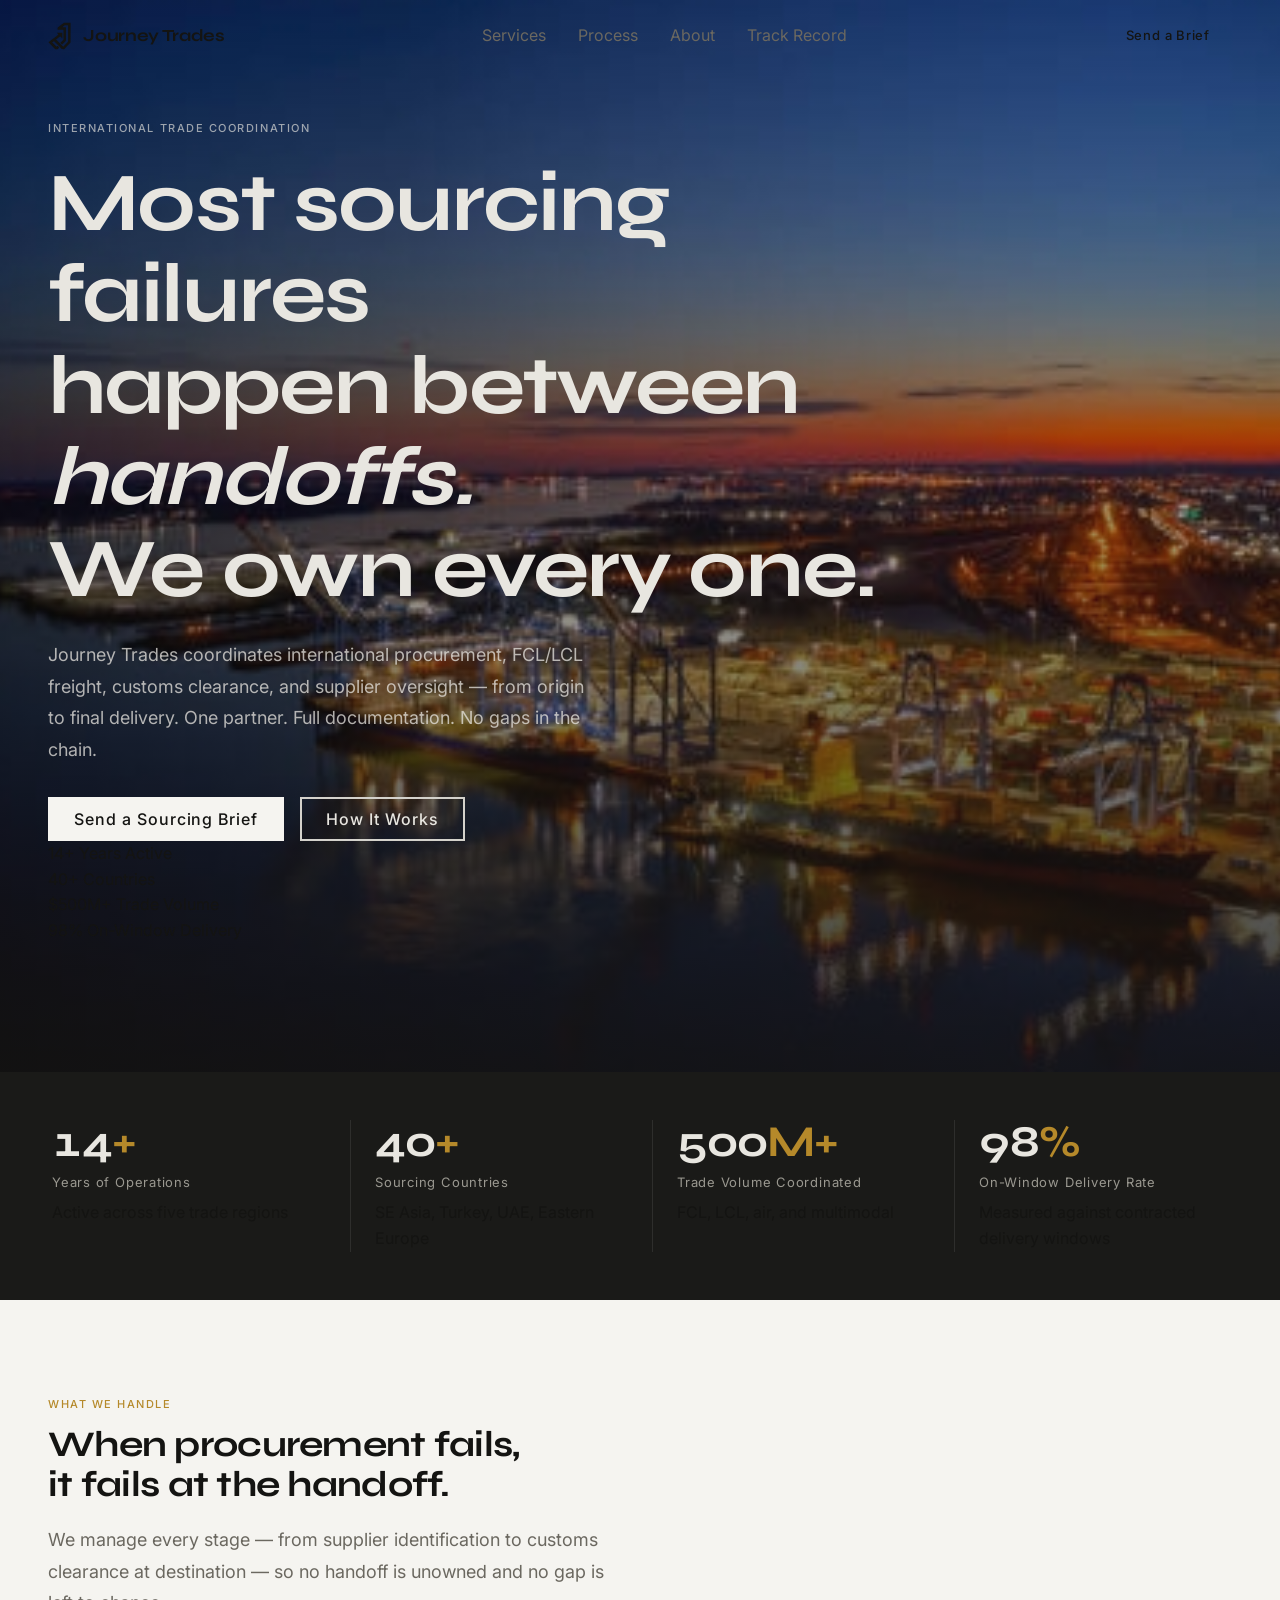
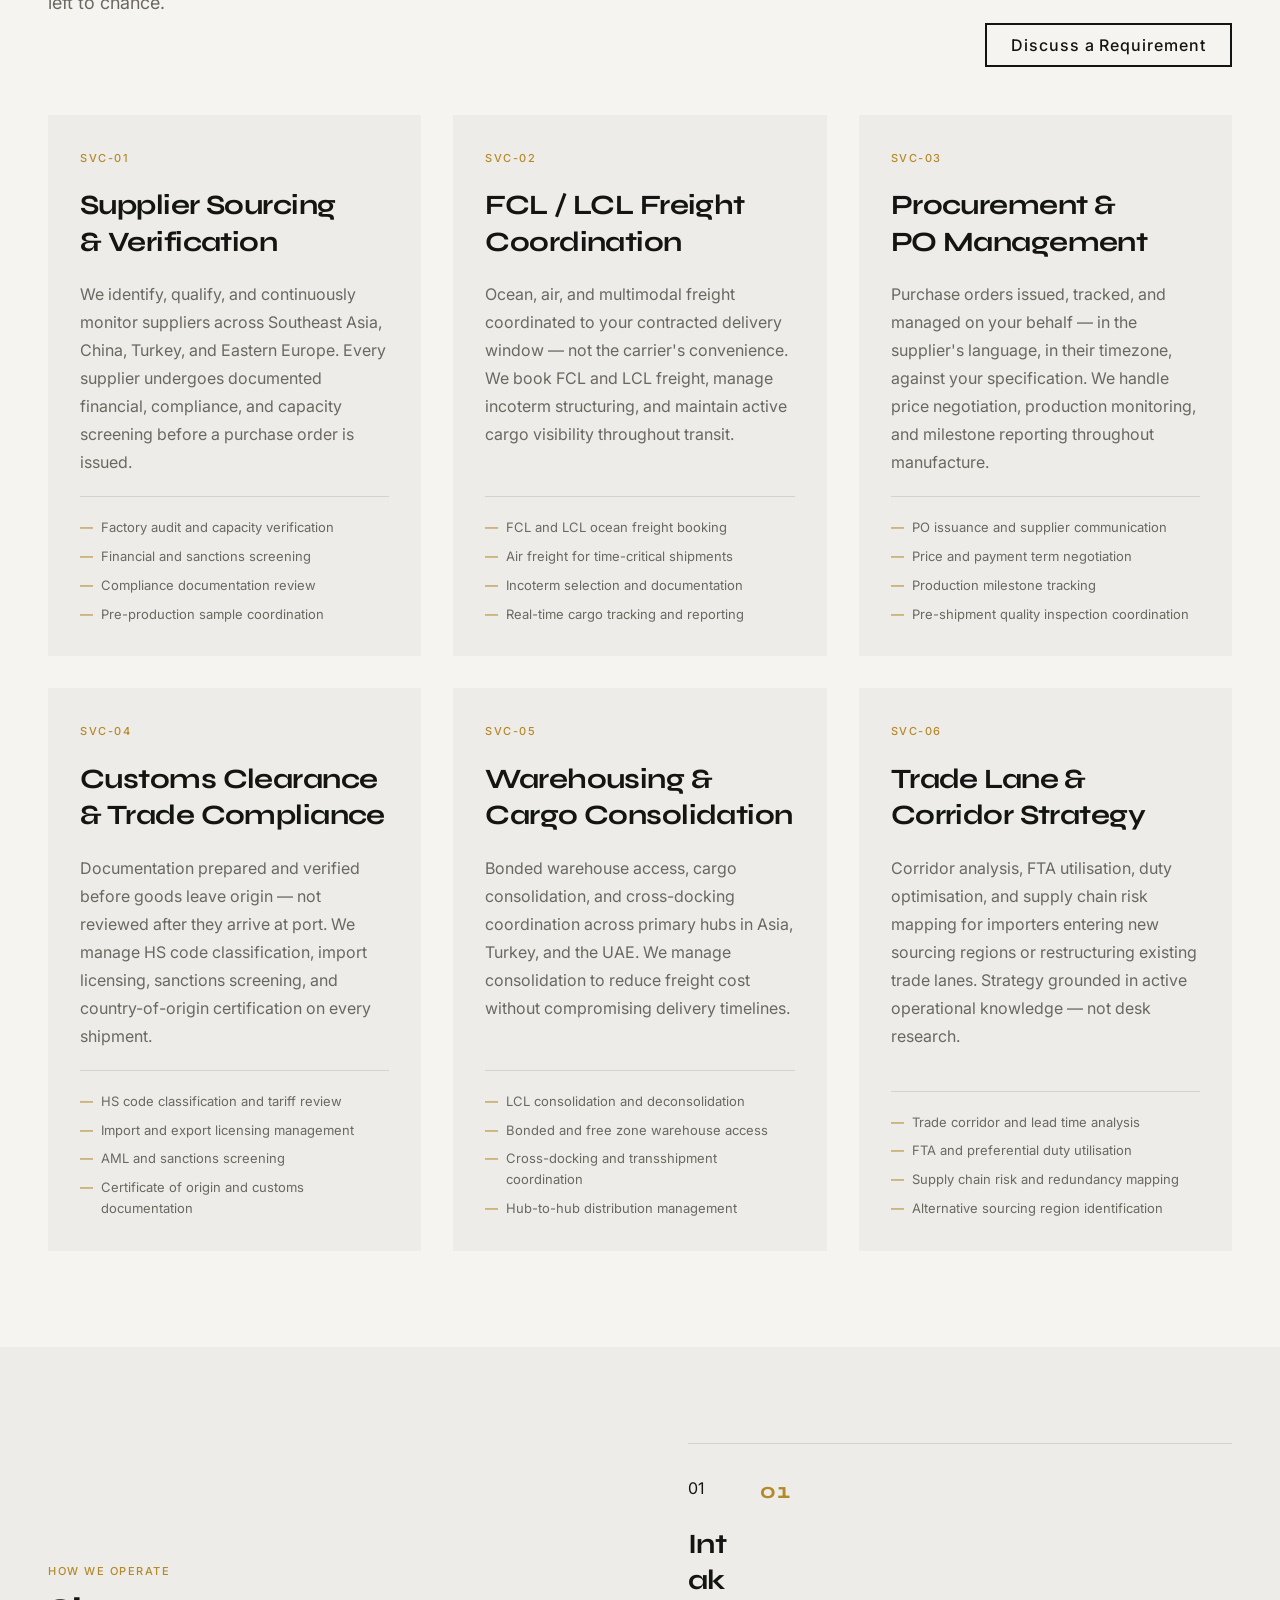
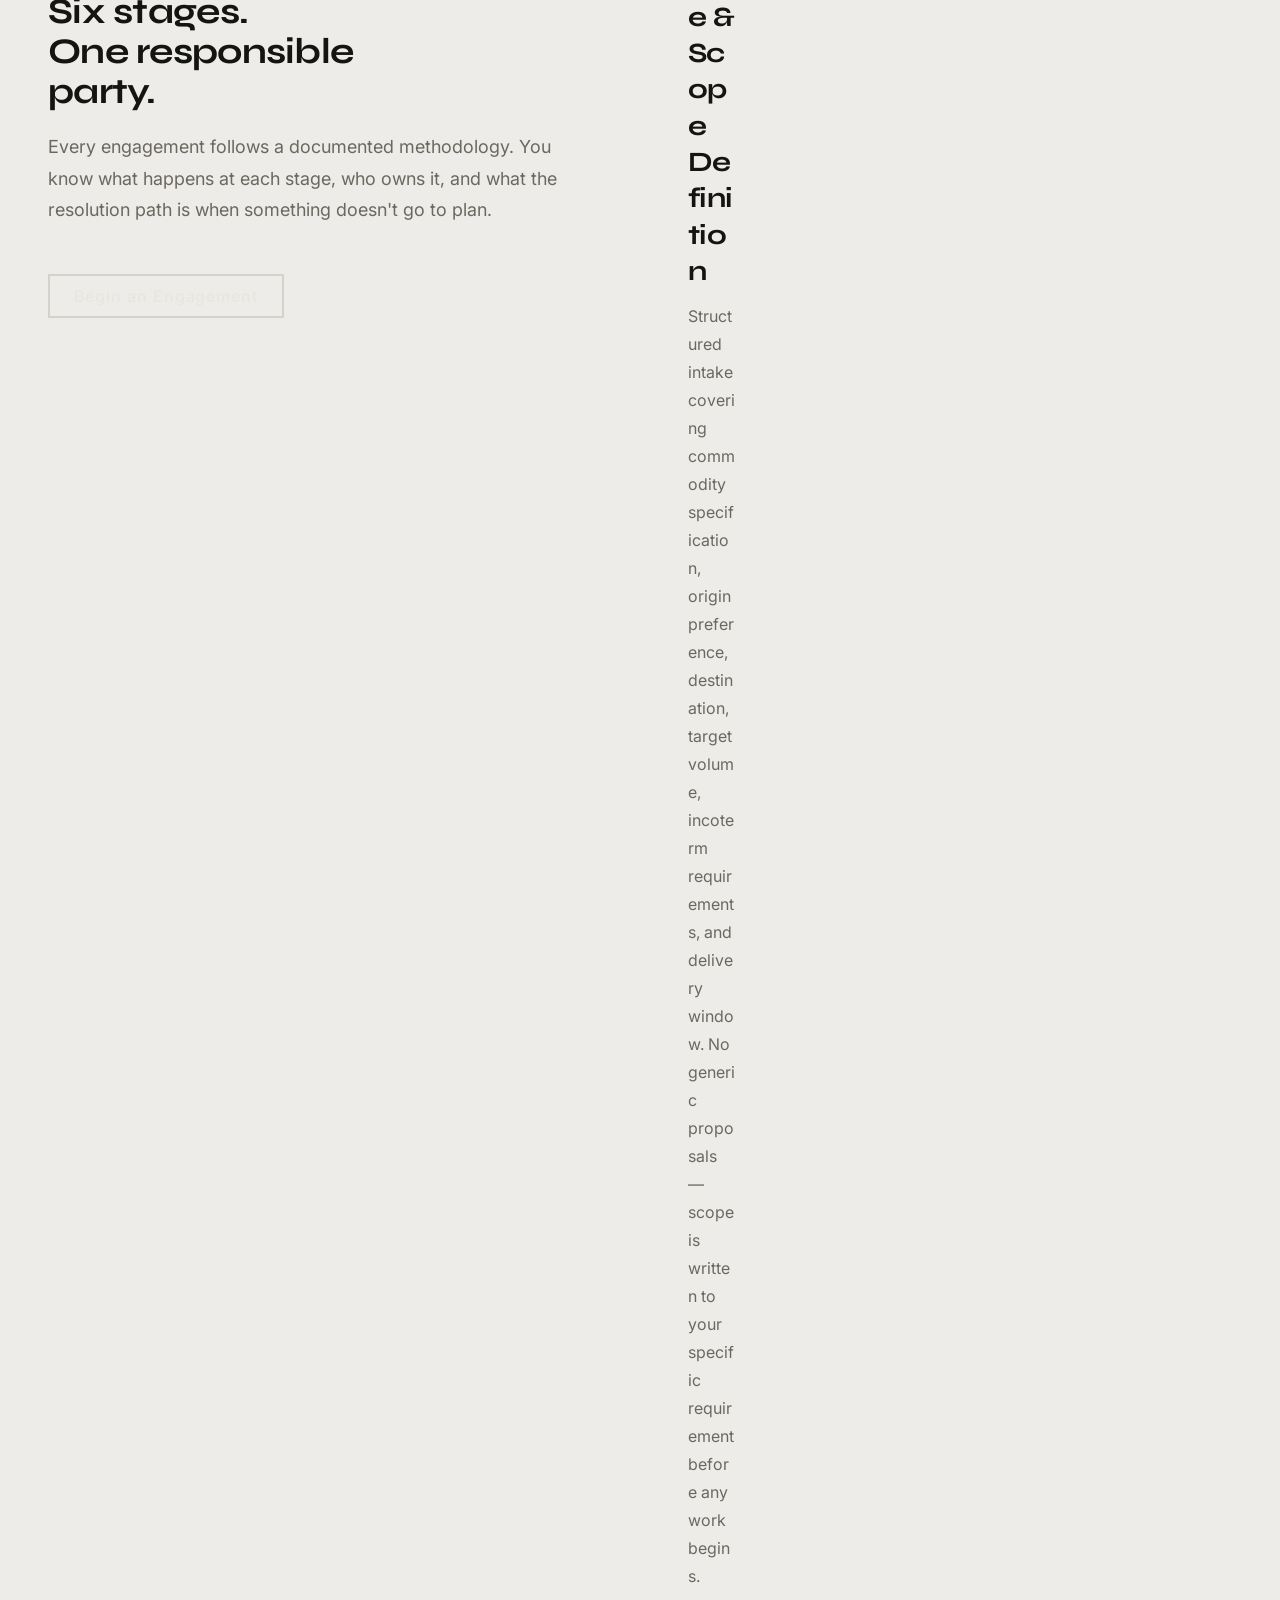
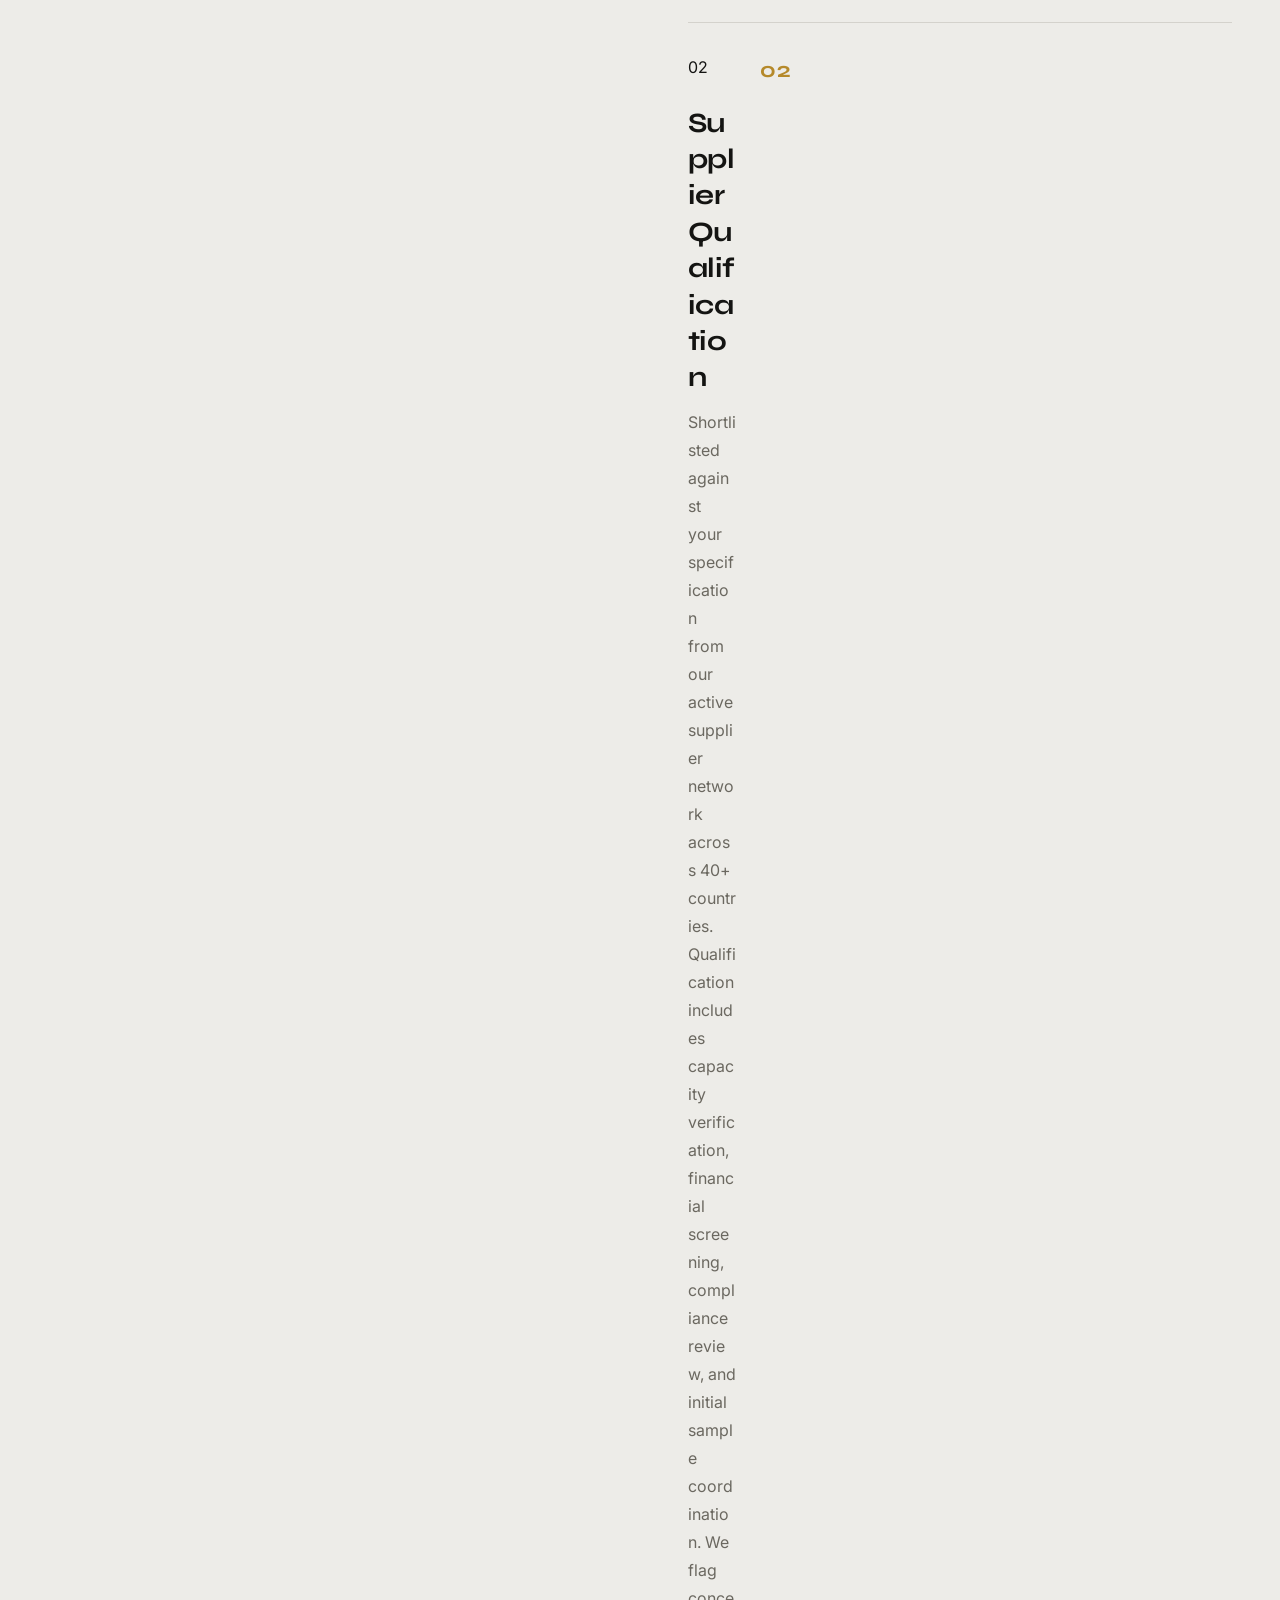
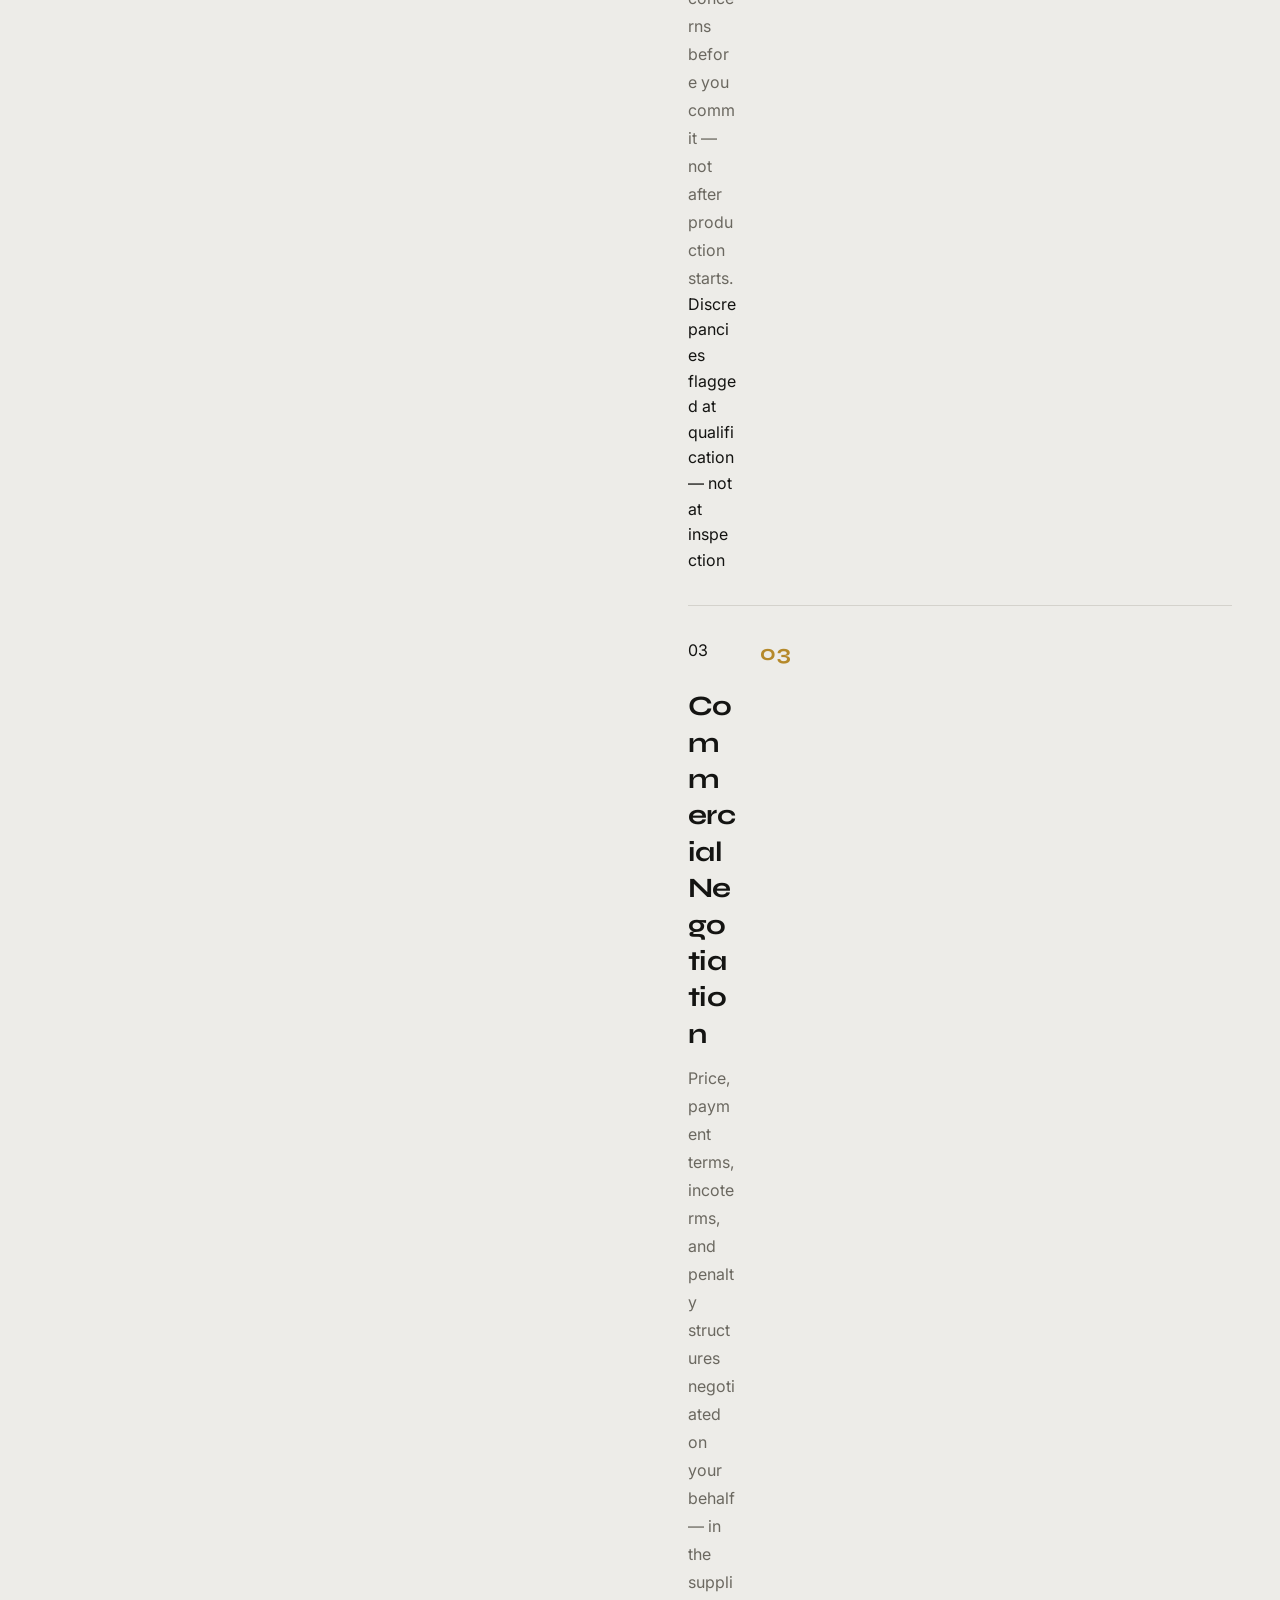
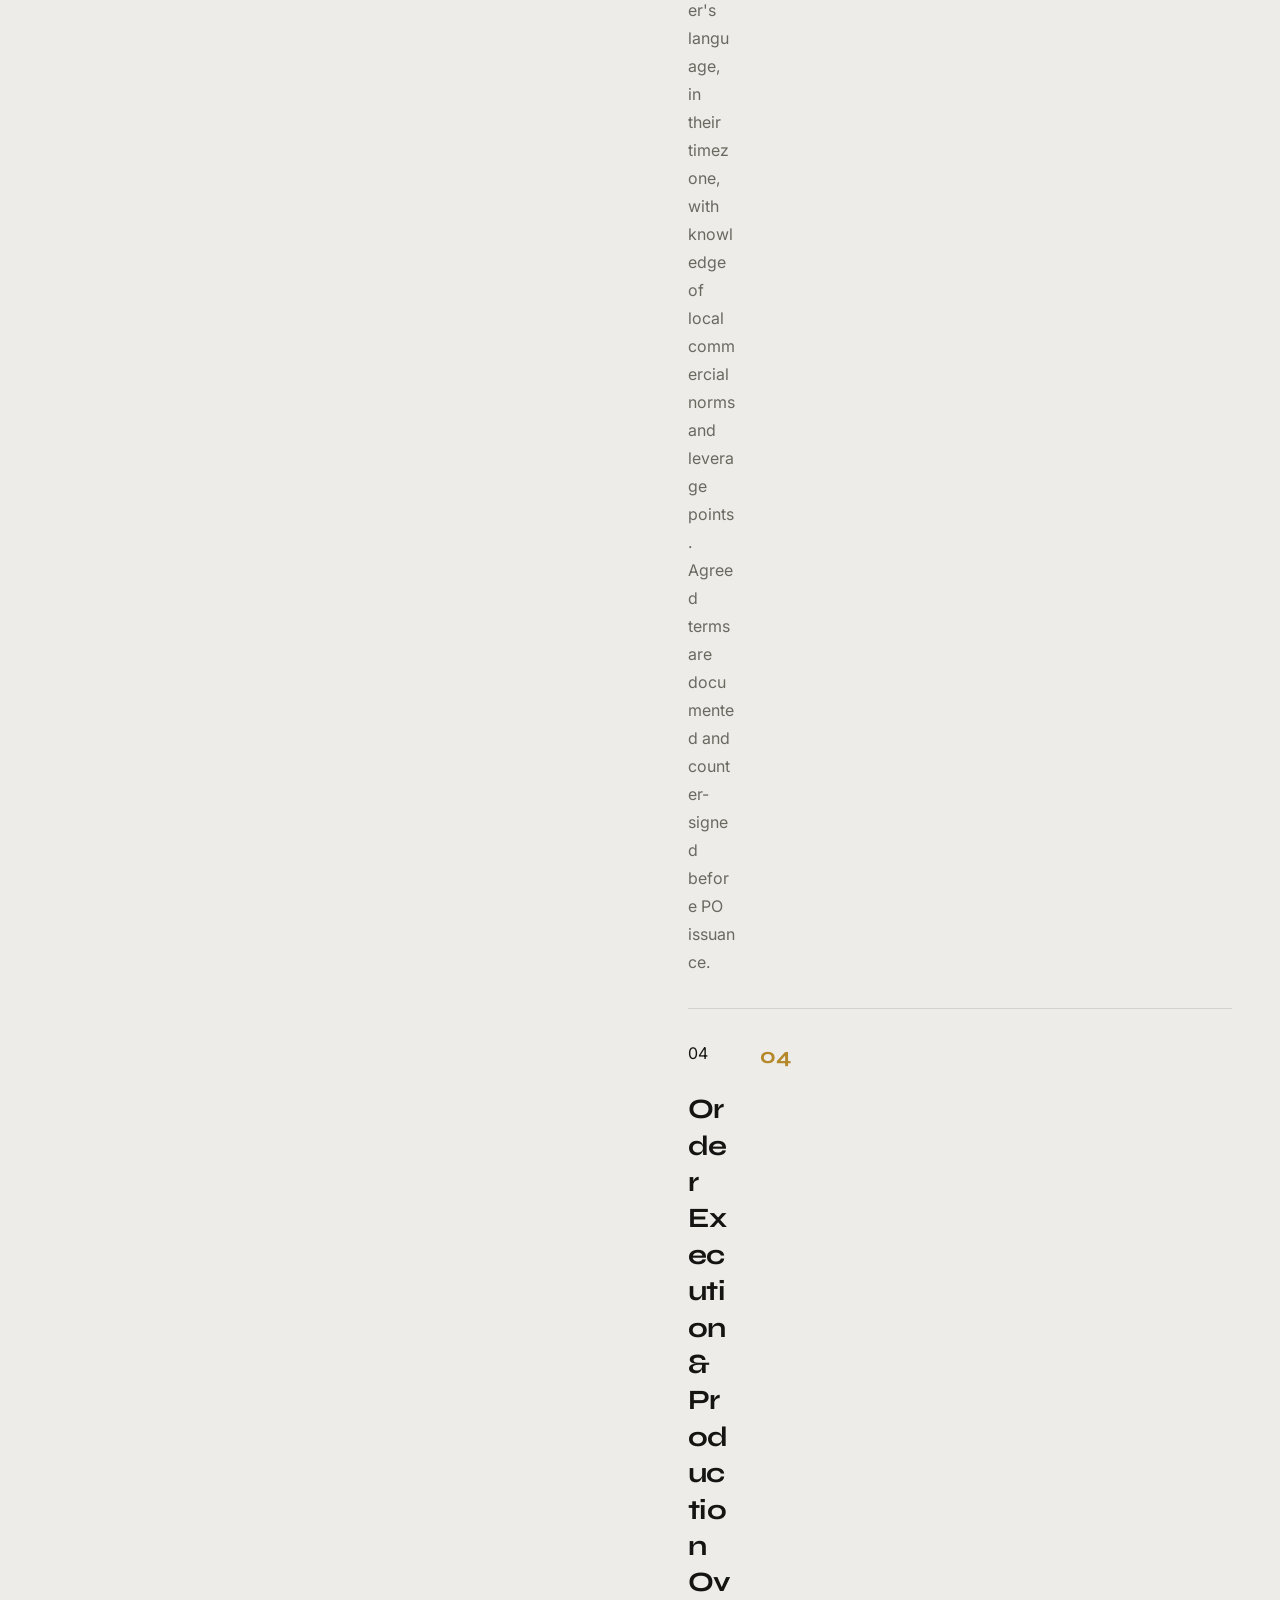
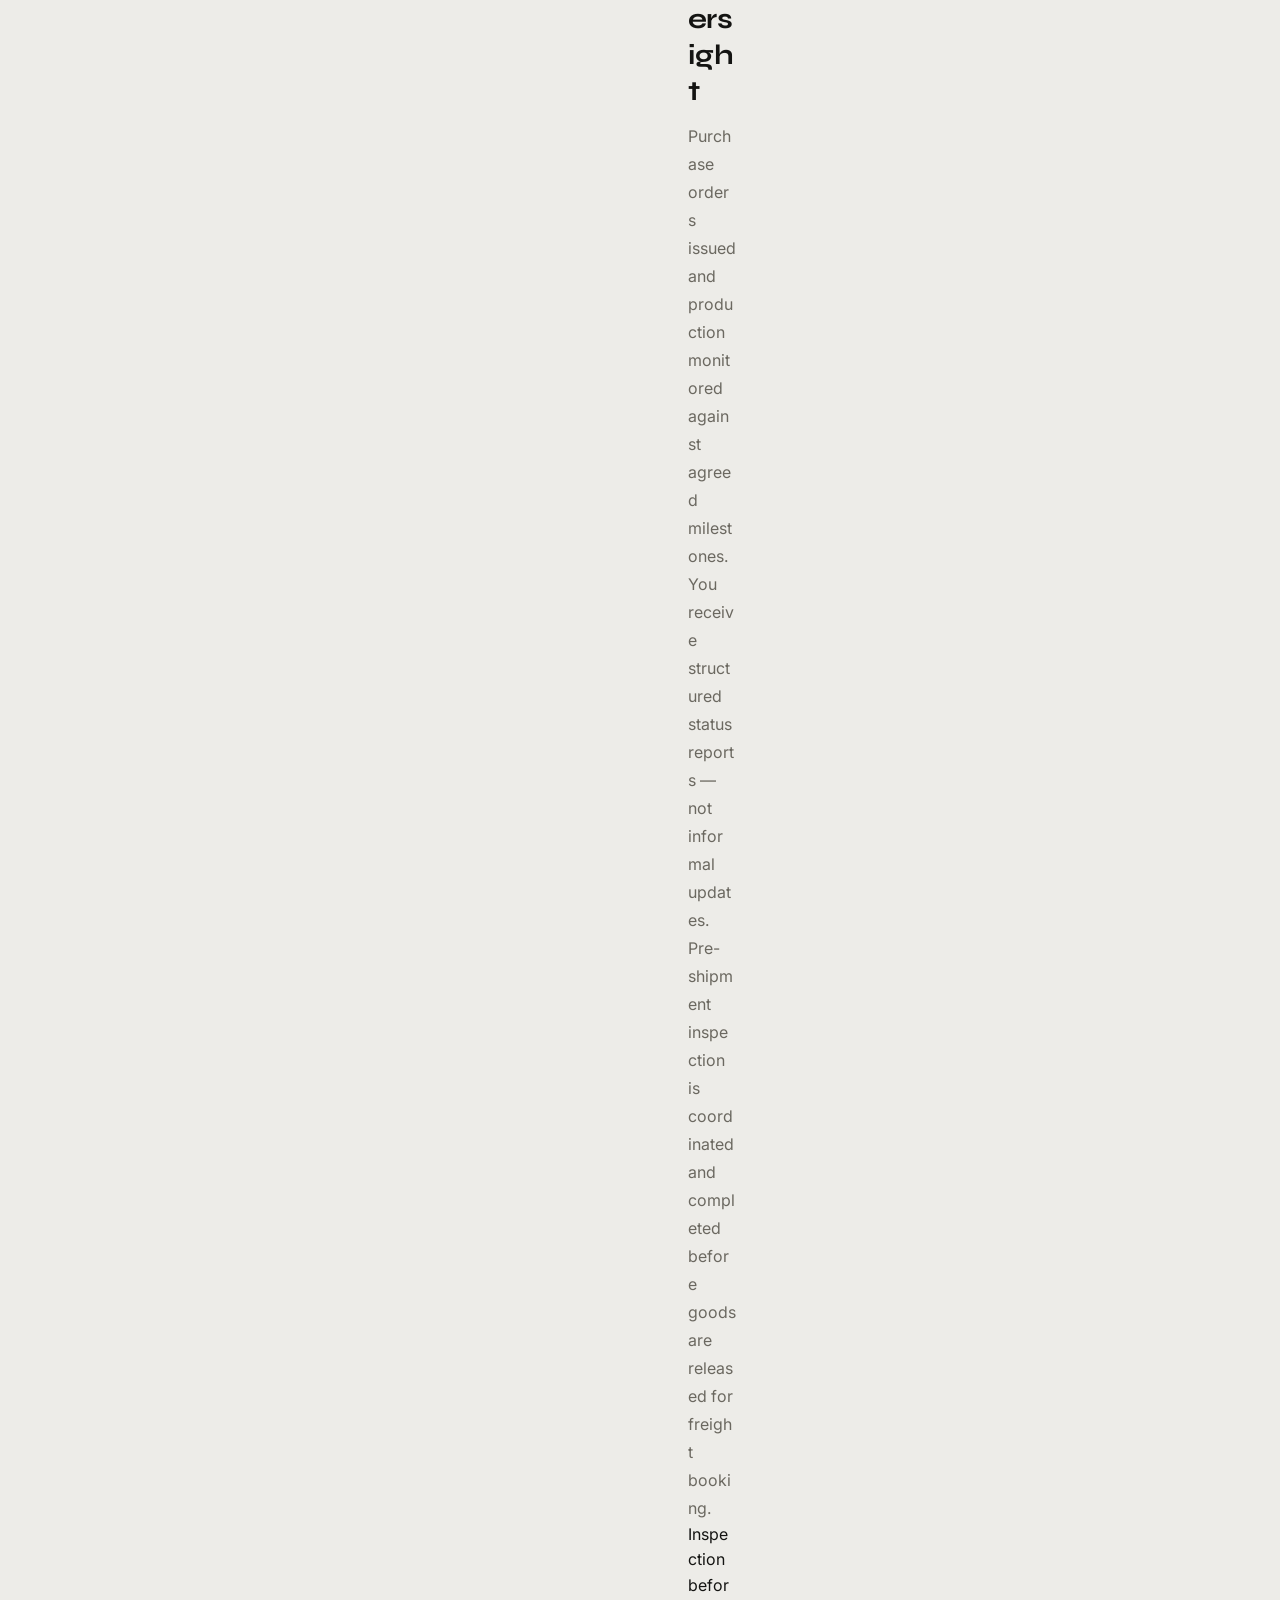
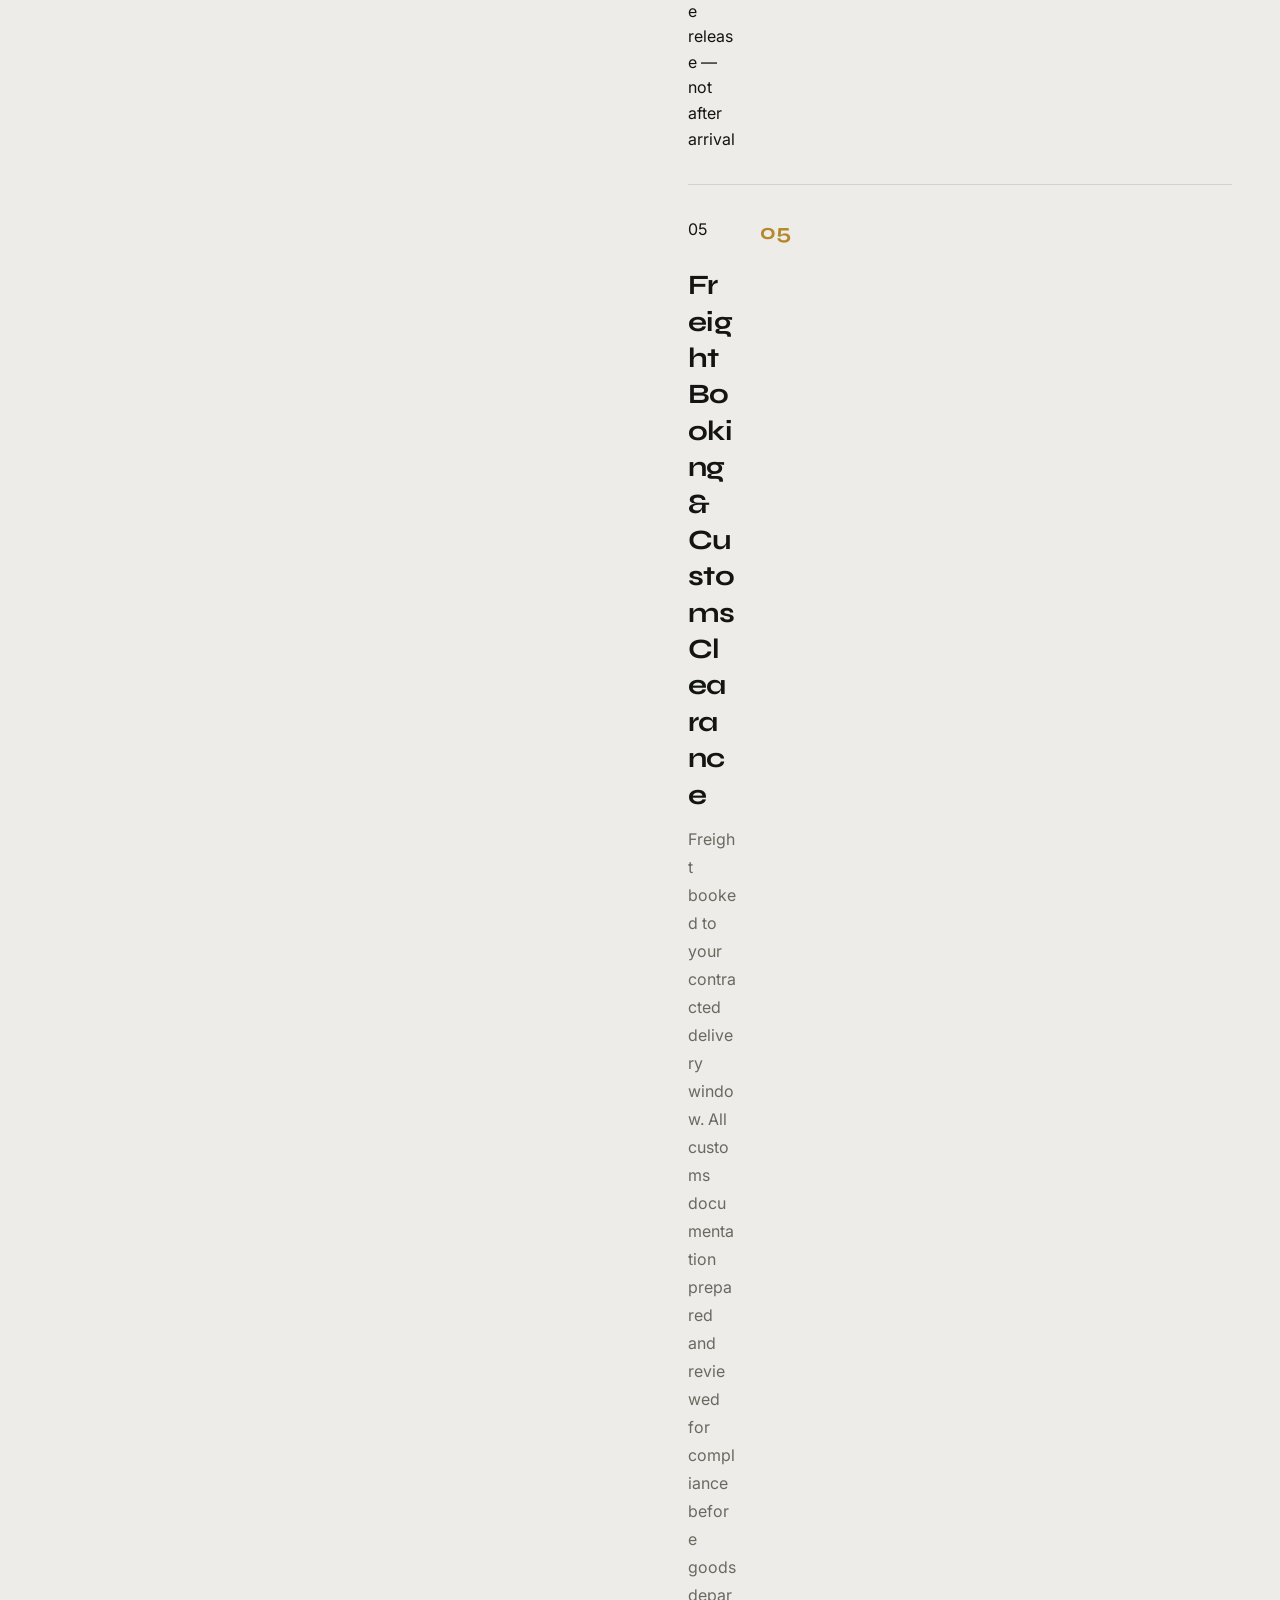
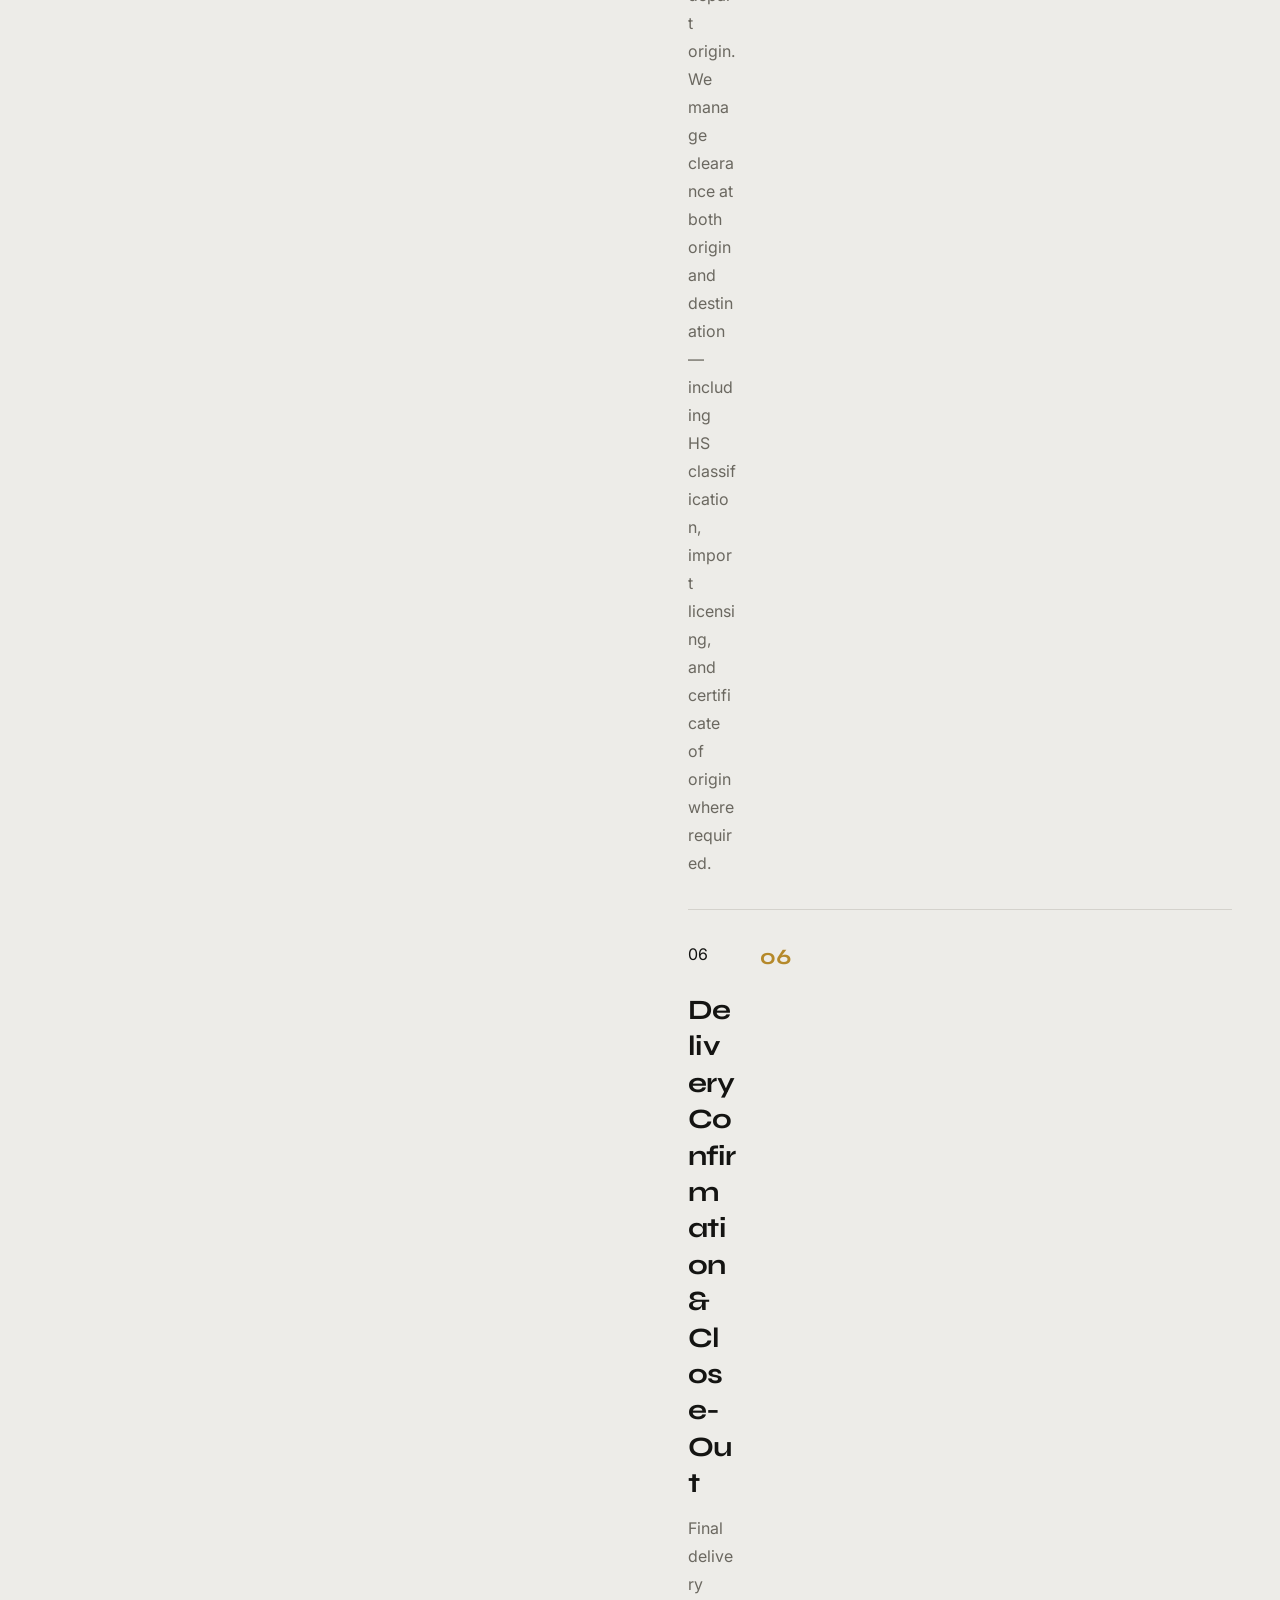
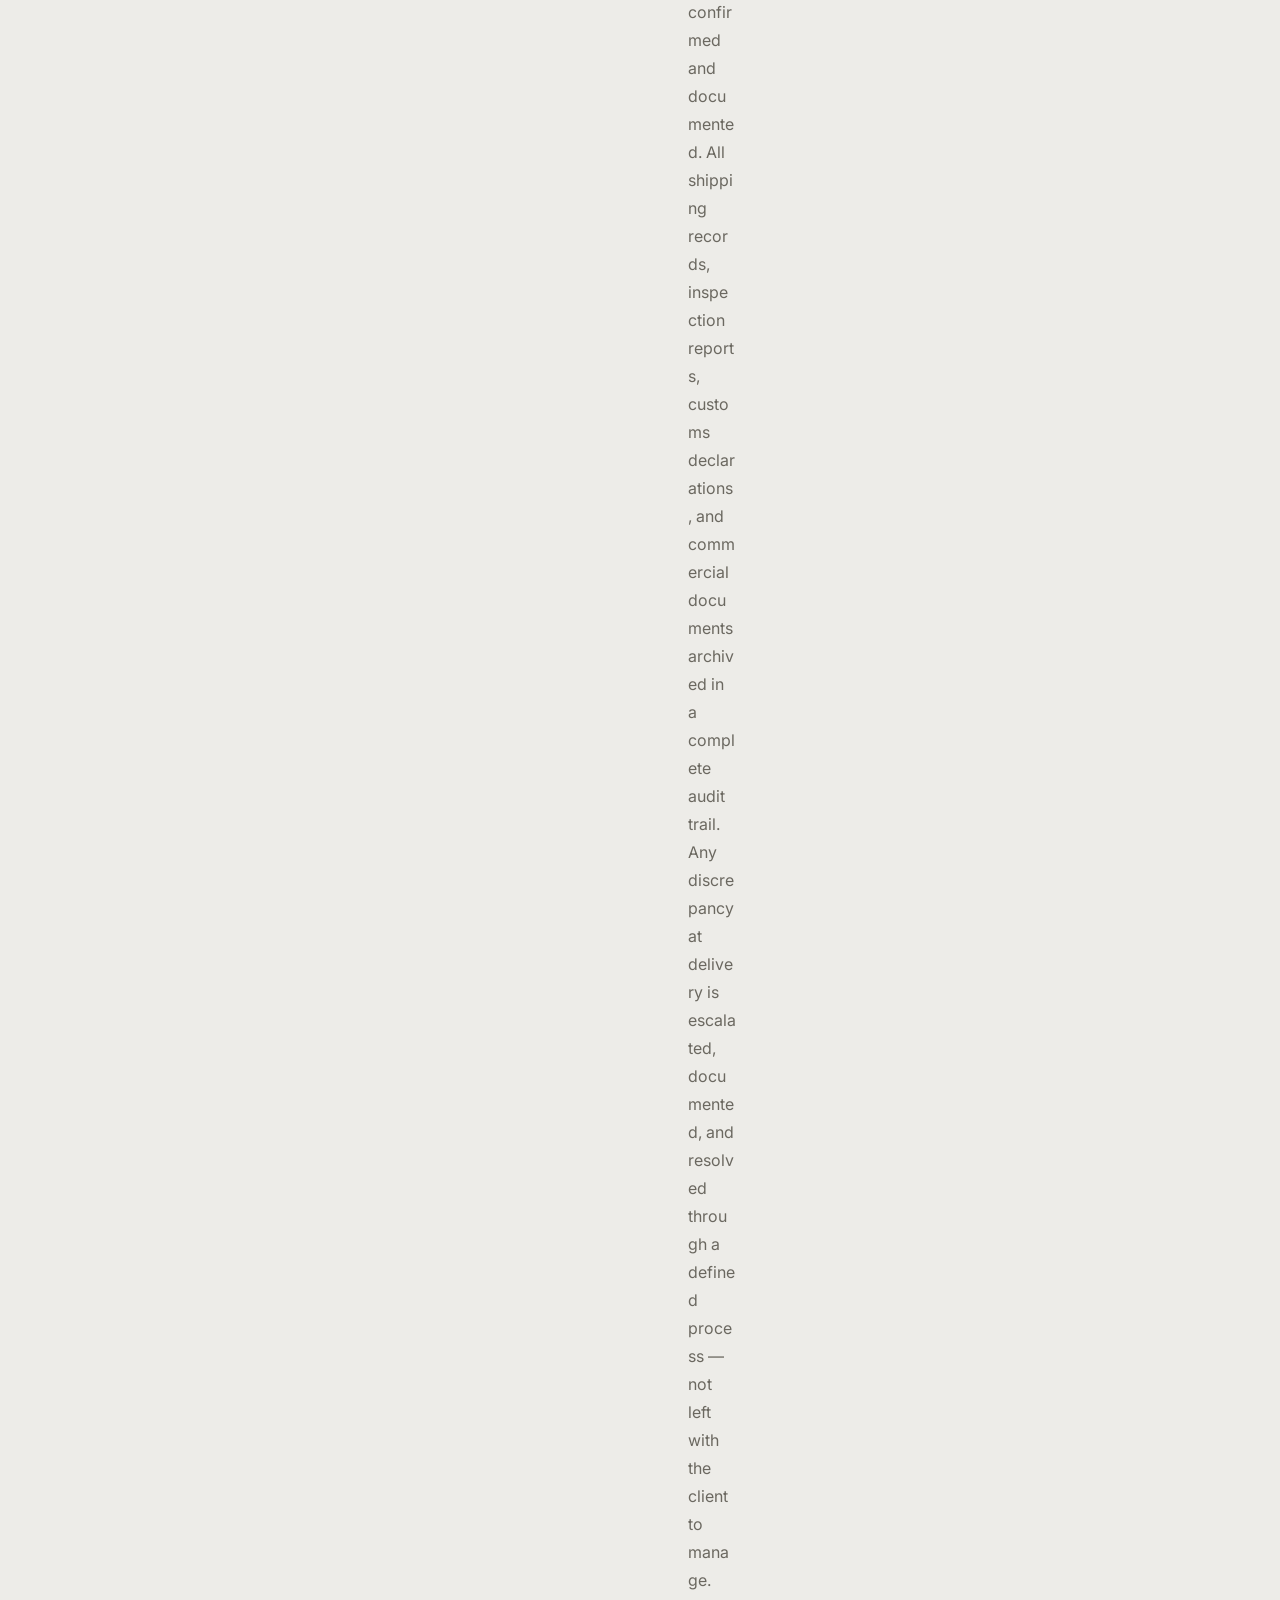
==== commit 28d20212: "Add files via upload" ====
--- a/index.html
+++ b/index.html
@@ -6,16 +6,17 @@
   <meta name="viewport" content="width=device-width, initial-scale=1.0">
   <meta http-equiv="X-UA-Compatible" content="IE=edge">
 
-  <title>Journey Trades — Premium Sourcing &amp; Trade Coordination</title>
-  <meta name="description" content="Journey Trades coordinates international sourcing and trade logistics for importers and procurement teams across global corridors. Reliable. Structured. Professional.">
+  <title>Journey Trades — International Sourcing & Trade Coordination</title>
+  <meta name="description" content="Journey Trades coordinates international sourcing, procurement, and freight logistics across Asia, the Middle East, Turkey, and Eastern Europe. FCL/LCL freight, customs clearance, supplier verification, and trade compliance — managed under one accountable structure.">
   <meta name="robots" content="index, follow">
   <meta name="author" content="Journey Trades">
   <link rel="canonical" href="https://journeytrades.com/">
+  <meta name="keywords" content="international sourcing, trade coordination, freight coordination, procurement management, supplier verification, customs clearance, FCL LCL freight, import coordination, trade compliance">
 
   <meta property="og:type"         content="website">
   <meta property="og:url"          content="https://journeytrades.com/">
-  <meta property="og:title"        content="Journey Trades — Premium Sourcing &amp; Trade Coordination">
-  <meta property="og:description"  content="International sourcing and trade coordination, handled with precision.">
+  <meta property="og:title"        content="Journey Trades — International Sourcing & Trade Coordination">
+  <meta property="og:description"  content="Execution-first trade coordination across global corridors. Supplier sourcing, freight management, customs clearance, and procurement oversight — one accountable partner.">
   <meta property="og:image"        content="https://journeytrades.com/assets/images/og-image.jpg">
   <meta property="og:image:width"  content="1200">
   <meta property="og:image:height" content="630">
@@ -23,8 +24,8 @@
   <meta property="og:locale"       content="en_US">
 
   <meta name="twitter:card"        content="summary_large_image">
-  <meta name="twitter:title"       content="Journey Trades — Premium Sourcing &amp; Trade Coordination">
-  <meta name="twitter:description" content="International sourcing and trade coordination, handled with precision.">
+  <meta name="twitter:title"       content="Journey Trades — International Sourcing & Trade Coordination">
+  <meta name="twitter:description" content="Execution-first trade coordination. Sourcing, freight, customs, procurement — one partner, full accountability.">
   <meta name="twitter:image"       content="https://journeytrades.com/assets/images/og-image.jpg">
 
   <link rel="icon"             href="/assets/favicon/favicon.ico" sizes="any">
@@ -32,15 +33,13 @@
   <link rel="icon"             href="/assets/favicon/favicon-16x16.png" type="image/png" sizes="16x16">
   <link rel="apple-touch-icon" href="/assets/favicon/apple-touch-icon.png">
   <link rel="manifest"         href="/site.webmanifest">
-  <meta name="theme-color"            content="#F5F4F0">
-  <meta name="msapplication-TileColor" content="#F5F4F0">
+  <meta name="theme-color"             content="#111110">
+  <meta name="msapplication-TileColor" content="#111110">
 
   <link rel="preconnect" href="https://fonts.googleapis.com">
   <link rel="preconnect" href="https://fonts.gstatic.com" crossorigin>
-
-  <link rel="stylesheet" href="/css/style.css">
-
-  <link href="https://fonts.googleapis.com/css2?family=Syne:wght@600;700&family=Inter:wght@400;500;600&display=swap" rel="stylesheet">
+  <link rel="stylesheet"  href="/css/style.css">
+  <link href="https://fonts.googleapis.com/css2?family=Syne:wght@600;700&family=Inter:wght@400;500;600&family=JetBrains+Mono:wght@400&display=swap" rel="stylesheet">
 
   <link rel="preload" as="image" href="/assets/images/hero/hero-desktop.webp" media="(min-width: 768px)">
   <link rel="preload" as="image" href="/assets/images/hero/hero-mobile.webp"  media="(max-width: 767px)">
@@ -52,27 +51,86 @@
     "name": "Journey Trades",
     "url": "https://journeytrades.com",
     "logo": "https://journeytrades.com/assets/favicon/icon-512.png",
-    "description": "Premium international sourcing and trade coordination agency.",
+    "description": "Execution-first international sourcing and trade coordination agency specialising in supplier verification, FCL/LCL freight coordination, customs clearance, and procurement management across Asia, Middle East, Turkey, and Eastern Europe.",
     "contactPoint": {
       "@type": "ContactPoint",
       "contactType": "Business Inquiries",
-      "email": "contact@journeytrades.com"
+      "email": "contact@journeytrades.com",
+      "availableLanguage": ["English"]
     },
-    "areaServed": "Worldwide",
+    "areaServed": [
+      "Worldwide",
+      "Southeast Asia",
+      "Middle East",
+      "Turkey",
+      "Eastern Europe",
+      "United Kingdom",
+      "European Union"
+    ],
+    "serviceType": [
+      "International Sourcing",
+      "Trade Coordination",
+      "Freight Management",
+      "Supplier Verification",
+      "Trade Compliance",
+      "Customs Clearance",
+      "Procurement Management"
+    ],
     "sameAs": []
   }
   </script>
+
+  <script type="application/ld+json">
+  {
+    "@context": "https://schema.org",
+    "@type": "FAQPage",
+    "mainEntity": [
+      {
+        "@type": "Question",
+        "name": "What trade corridors does Journey Trades operate in?",
+        "acceptedAnswer": {
+          "@type": "Answer",
+          "text": "Journey Trades coordinates sourcing and freight across Southeast Asia (Vietnam, Indonesia, Malaysia, Thailand), China, Turkey, UAE, and Eastern Europe. We maintain active supplier relationships in each region and manage freight through primary ocean and air corridors into Europe, the UK, and the Middle East."
+        }
+      },
+      {
+        "@type": "Question",
+        "name": "What is the difference between FCL and LCL freight coordination?",
+        "acceptedAnswer": {
+          "@type": "Answer",
+          "text": "FCL (Full Container Load) freight is used when a shipment fills an entire container. LCL (Less than Container Load) consolidates multiple smaller shipments into one container. Journey Trades coordinates both, selecting the appropriate method based on volume, timeline, and cost parameters for each engagement."
+        }
+      },
+      {
+        "@type": "Question",
+        "name": "How does Journey Trades handle customs clearance?",
+        "acceptedAnswer": {
+          "@type": "Answer",
+          "text": "We prepare and verify all customs documentation at origin before shipment, coordinate with licensed customs brokers at destination, manage HS code classification, and handle import licensing requirements. Documentation is reviewed for compliance before goods depart — not after they arrive at port."
+        }
+      },
+      {
+        "@type": "Question",
+        "name": "Does Journey Trades require large upfront retainers?",
+        "acceptedAnswer": {
+          "@type": "Answer",
+          "text": "No. Our engagement model is milestone-based and aligned to shipment execution. Clients are not locked into speculative retainers before operational work begins. Onboarding is structured around your specific corridor, commodity, and timeline — not a standardised package."
+        }
+      }
+    ]
+  }
+  </script>
 </head>
 
 <body>
 
   <a href="#main-content" class="skip-link">Skip to main content</a>
 
-  <!-- ══════════════════════════════════════════
+  <!-- ═══════════════════════════════════════════
        NAVIGATION
-  ══════════════════════════════════════════ -->
+  ═══════════════════════════════════════════ -->
   <header role="banner">
-    <nav class="nav" id="site-nav" aria-label="Main navigation">
+    <nav class="nav nav--over-dark" id="site-nav" aria-label="Main navigation">
       <div class="nav__inner container">
 
         <a href="/" class="nav__brand" aria-label="Journey Trades — Home">
@@ -83,16 +141,14 @@
         </a>
 
         <ul class="nav__links" role="list">
-          <li><a href="#services"      class="nav__link">Services</a></li>
-          <li><a href="#process"       class="nav__link">Process</a></li>
-          <li><a href="#about"         class="nav__link">About</a></li>
-          <li><a href="#testimonials"  class="nav__link">Clients</a></li>
+          <li><a href="#services"    class="nav__link">Services</a></li>
+          <li><a href="#process"     class="nav__link">Process</a></li>
+          <li><a href="#about"       class="nav__link">About</a></li>
+          <li><a href="#evidence"    class="nav__link">Track Record</a></li>
         </ul>
 
         <div class="nav__actions">
-          <a href="#contact" class="btn btn--primary nav__cta">
-            Start a Conversation
-          </a>
+          <a href="#contact" class="btn nav__cta">Send a Brief</a>
           <button
             class="nav__toggle"
             id="menu-toggle"
@@ -109,214 +165,219 @@
 
       <div class="nav__mobile" id="mobile-menu" aria-hidden="true">
         <ul class="nav__mobile-links" role="list">
-          <li><a href="#services"     class="nav__mobile-link">Services</a></li>
-          <li><a href="#process"      class="nav__mobile-link">Process</a></li>
-          <li><a href="#about"        class="nav__mobile-link">About</a></li>
-          <li><a href="#testimonials" class="nav__mobile-link">Clients</a></li>
+          <li><a href="#services"  class="nav__mobile-link">Services</a></li>
+          <li><a href="#process"   class="nav__mobile-link">Process</a></li>
+          <li><a href="#about"     class="nav__mobile-link">About</a></li>
+          <li><a href="#evidence"  class="nav__mobile-link">Track Record</a></li>
         </ul>
-        <a href="#contact" class="btn btn--primary nav__mobile-cta">
-          Start a Conversation
-        </a>
+        <a href="#contact" class="nav__mobile-cta">Send a Brief</a>
       </div>
 
     </nav>
   </header>
 
-  <!-- ══════════════════════════════════════════
+  <!-- ═══════════════════════════════════════════
        MAIN
-  ══════════════════════════════════════════ -->
+  ═══════════════════════════════════════════ -->
   <main id="main-content" tabindex="-1">
 
-    <!-- ══════════════════════════════════════
-         HERO
-    ══════════════════════════════════════ -->
+    <!-- ═══════════ HERO ═══════════ -->
     <section class="hero section" aria-labelledby="hero-heading">
 
       <div class="hero__media" aria-hidden="true">
         <picture>
-          <source
-            srcset="/assets/images/hero/hero-desktop.webp"
-            media="(min-width: 768px)"
-            type="image/webp">
-          <img
-            src="/assets/images/hero/hero-mobile.webp"
-            alt=""
-            width="1440"
-            height="900"
-            loading="eager"
-            decoding="async"
-            fetchpriority="high">
+          <source srcset="/assets/images/hero/hero-desktop.webp" media="(min-width: 768px)" type="image/webp">
+          <img src="/assets/images/hero/hero-mobile.webp" alt="" width="1440" height="900"
+               loading="eager" decoding="async" fetchpriority="high">
         </picture>
       </div>
-
       <div class="hero__overlay" aria-hidden="true"></div>
 
       <div class="hero__content">
         <div class="container">
           <div class="hero__inner">
-            <span class="hero__label">International Trade Coordination</span>
+
+            <div class="hero__eyebrow">
+              <span class="hero__eyebrow-line" aria-hidden="true"></span>
+              <span class="hero__label">International Trade Coordination</span>
+            </div>
+
             <h1 class="hero__title" id="hero-heading">
-              Sourcing handled<br>with precision.
+              Most sourcing failures<br>happen between <em>handoffs.</em><br>We own every one.
             </h1>
+
             <p class="hero__sub">
-              Journey Trades coordinates global procurement and freight logistics for importers who cannot afford ambiguity.
+              Journey Trades coordinates international procurement, FCL/LCL freight, customs clearance, and supplier oversight — from origin to final delivery. One partner. Full documentation. No gaps in the chain.
             </p>
+
             <div class="hero__actions">
-              <a href="#contact" class="btn btn--primary-dark">
-                Start a Conversation
-              </a>
-              <a href="#services" class="btn btn--outline-dark">
-                Our Services
-              </a>
-            </div>
-
-            <div class="hero__scroll" aria-hidden="true">
-              <span class="hero__scroll-line"></span>
-              <span class="hero__scroll-label">Scroll</span>
-            </div>
+              <a href="#contact" class="btn btn--primary-dark">Send a Sourcing Brief</a>
+              <a href="#process"  class="btn btn--outline-dark">How It Works</a>
+            </div>
+
+            <div class="hero__meta" aria-label="Key operational statistics">
+              <div class="hero__meta-item">
+                <span class="hero__meta-value">14+</span>
+                <span class="hero__meta-label">Years Active</span>
+              </div>
+              <div class="hero__meta-item">
+                <span class="hero__meta-value">40+</span>
+                <span class="hero__meta-label">Countries</span>
+              </div>
+              <div class="hero__meta-item">
+                <span class="hero__meta-value">$500M+</span>
+                <span class="hero__meta-label">Trade Volume</span>
+              </div>
+              <div class="hero__meta-item">
+                <span class="hero__meta-value">98%</span>
+                <span class="hero__meta-label">On-Window Delivery</span>
+              </div>
+            </div>
+
           </div>
         </div>
       </div>
 
     </section>
 
-    <!-- ══════════════════════════════════════
-         CREDIBILITY BAR
-    ══════════════════════════════════════ -->
-    <section class="credibility-bar" aria-label="Key statistics and track record">
+    <!-- ═══════════ CREDIBILITY BAR ═══════════ -->
+    <section class="credibility-bar" aria-label="Operational track record">
       <div class="container">
         <div class="credibility-bar__grid">
 
           <div class="stat-card fade-up">
             <span class="stat-card__number" data-count="14" data-suffix="+">14<span>+</span></span>
-            <span class="stat-card__label">Years of Trade Operations</span>
+            <span class="stat-card__label">Years of Operations</span>
+            <span class="stat-card__context">Active across five trade regions</span>
           </div>
 
           <div class="stat-card fade-up">
             <span class="stat-card__number" data-count="40" data-suffix="+">40<span>+</span></span>
-            <span class="stat-card__label">Countries Served</span>
+            <span class="stat-card__label">Sourcing Countries</span>
+            <span class="stat-card__context">SE Asia, Turkey, UAE, Eastern Europe</span>
           </div>
 
           <div class="stat-card fade-up">
             <span class="stat-card__number" data-count="500" data-suffix="M+">$500<span>M+</span></span>
             <span class="stat-card__label">Trade Volume Coordinated</span>
+            <span class="stat-card__context">FCL, LCL, air, and multimodal</span>
           </div>
 
           <div class="stat-card fade-up">
             <span class="stat-card__number" data-count="98" data-suffix="%">98<span>%</span></span>
-            <span class="stat-card__label">On-Schedule Delivery Rate</span>
+            <span class="stat-card__label">On-Window Delivery Rate</span>
+            <span class="stat-card__context">Measured against contracted delivery windows</span>
           </div>
 
         </div>
       </div>
     </section>
 
-    <!-- ══════════════════════════════════════
-         SERVICES
-    ══════════════════════════════════════ -->
+    <!-- ═══════════ SERVICES ═══════════ -->
     <section class="services section" id="services" aria-labelledby="services-heading">
       <div class="container">
 
         <div class="services__header">
           <div class="services__header-text">
+            <span class="entry-rule fade-up" aria-hidden="true"></span>
             <div class="heading-block">
               <span class="section-label">What We Handle</span>
               <h2 class="heading-block__title" id="services-heading">
-                End-to-end sourcing<br>without the exposure.
+                When procurement fails,<br>it fails at the handoff.
               </h2>
               <p class="heading-block__sub">
-                We manage every stage of international trade — from supplier identification to final delivery — so your team focuses on your business.
+                We manage every stage — from supplier identification to customs clearance at destination — so no handoff is unowned and no gap is left to chance.
               </p>
             </div>
           </div>
           <div class="services__header-action">
-            <a href="#contact" class="btn btn--outline">Discuss Your Needs</a>
+            <a href="#contact" class="btn btn--outline">Discuss a Requirement</a>
           </div>
         </div>
 
         <div class="grid grid--3">
 
-          <article class="service-card fade-up" aria-labelledby="svc-sourcing">
-            <span class="service-card__tag">01</span>
-            <h3 class="service-card__title" id="svc-sourcing">Supplier Sourcing &amp; Verification</h3>
+          <article class="service-card fade-up" aria-labelledby="svc-1">
+            <span class="service-card__tag">SVC-01</span>
+            <h3 class="service-card__title" id="svc-1">Supplier Sourcing &amp; Verification</h3>
             <p class="service-card__body">
-              We identify, vet, and qualify suppliers across Asia, the Middle East, and Eastern Europe — with documented compliance checks, factory audits, and financial stability reviews.
+              We identify, qualify, and continuously monitor suppliers across Southeast Asia, China, Turkey, and Eastern Europe. Every supplier undergoes documented financial, compliance, and capacity screening before a purchase order is issued.
             </p>
             <ul class="service-card__list" role="list">
-              <li class="service-card__list-item">Factory audit coordination</li>
-              <li class="service-card__list-item">Supplier financial screening</li>
-              <li class="service-card__list-item">Compliance documentation</li>
-              <li class="service-card__list-item">Sample evaluation support</li>
+              <li class="service-card__list-item">Factory audit and capacity verification</li>
+              <li class="service-card__list-item">Financial and sanctions screening</li>
+              <li class="service-card__list-item">Compliance documentation review</li>
+              <li class="service-card__list-item">Pre-production sample coordination</li>
             </ul>
           </article>
 
-          <article class="service-card fade-up" aria-labelledby="svc-freight">
-            <span class="service-card__tag">02</span>
-            <h3 class="service-card__title" id="svc-freight">Freight &amp; Logistics Coordination</h3>
+          <article class="service-card fade-up" aria-labelledby="svc-2">
+            <span class="service-card__tag">SVC-02</span>
+            <h3 class="service-card__title" id="svc-2">FCL / LCL Freight Coordination</h3>
             <p class="service-card__body">
-              Ocean, air, and multimodal freight planning built around your timelines — with customs clearance support, documentation management, and active cargo tracking.
+              Ocean, air, and multimodal freight coordinated to your contracted delivery window — not the carrier's convenience. We book FCL and LCL freight, manage incoterm structuring, and maintain active cargo visibility throughout transit.
             </p>
             <ul class="service-card__list" role="list">
-              <li class="service-card__list-item">Ocean &amp; air freight booking</li>
-              <li class="service-card__list-item">Customs documentation</li>
-              <li class="service-card__list-item">Incoterm structuring</li>
-              <li class="service-card__list-item">Real-time cargo visibility</li>
+              <li class="service-card__list-item">FCL and LCL ocean freight booking</li>
+              <li class="service-card__list-item">Air freight for time-critical shipments</li>
+              <li class="service-card__list-item">Incoterm selection and documentation</li>
+              <li class="service-card__list-item">Real-time cargo tracking and reporting</li>
             </ul>
           </article>
 
-          <article class="service-card fade-up" aria-labelledby="svc-procurement">
-            <span class="service-card__tag">03</span>
-            <h3 class="service-card__title" id="svc-procurement">Procurement Management</h3>
+          <article class="service-card fade-up" aria-labelledby="svc-3">
+            <span class="service-card__tag">SVC-03</span>
+            <h3 class="service-card__title" id="svc-3">Procurement &amp; PO Management</h3>
             <p class="service-card__body">
-              Full purchase order management, price negotiation, and supplier communication handled by our team — in language, in timezone, on your behalf.
+              Purchase orders issued, tracked, and managed on your behalf — in the supplier's language, in their timezone, against your specification. We handle price negotiation, production monitoring, and milestone reporting throughout manufacture.
             </p>
             <ul class="service-card__list" role="list">
-              <li class="service-card__list-item">PO issuance and tracking</li>
-              <li class="service-card__list-item">Price negotiation</li>
-              <li class="service-card__list-item">Production monitoring</li>
-              <li class="service-card__list-item">Quality inspection coordination</li>
+              <li class="service-card__list-item">PO issuance and supplier communication</li>
+              <li class="service-card__list-item">Price and payment term negotiation</li>
+              <li class="service-card__list-item">Production milestone tracking</li>
+              <li class="service-card__list-item">Pre-shipment quality inspection coordination</li>
             </ul>
           </article>
 
-          <article class="service-card fade-up" aria-labelledby="svc-compliance">
-            <span class="service-card__tag">04</span>
-            <h3 class="service-card__title" id="svc-compliance">Trade Compliance</h3>
+          <article class="service-card fade-up" aria-labelledby="svc-4">
+            <span class="service-card__tag">SVC-04</span>
+            <h3 class="service-card__title" id="svc-4">Customs Clearance &amp; Trade Compliance</h3>
             <p class="service-card__body">
-              Regulatory compliance, import/export licensing, tariff classification, and sanctions screening — managed systematically so nothing is left to chance.
+              Documentation prepared and verified before goods leave origin — not reviewed after they arrive at port. We manage HS code classification, import licensing, sanctions screening, and country-of-origin certification on every shipment.
             </p>
             <ul class="service-card__list" role="list">
-              <li class="service-card__list-item">HS code classification</li>
-              <li class="service-card__list-item">Import/export licensing</li>
-              <li class="service-card__list-item">Sanctions and AML screening</li>
-              <li class="service-card__list-item">Country-of-origin documentation</li>
+              <li class="service-card__list-item">HS code classification and tariff review</li>
+              <li class="service-card__list-item">Import and export licensing management</li>
+              <li class="service-card__list-item">AML and sanctions screening</li>
+              <li class="service-card__list-item">Certificate of origin and customs documentation</li>
             </ul>
           </article>
 
-          <article class="service-card fade-up" aria-labelledby="svc-warehousing">
-            <span class="service-card__tag">05</span>
-            <h3 class="service-card__title" id="svc-warehousing">Warehousing &amp; Distribution</h3>
+          <article class="service-card fade-up" aria-labelledby="svc-5">
+            <span class="service-card__tag">SVC-05</span>
+            <h3 class="service-card__title" id="svc-5">Warehousing &amp; Cargo Consolidation</h3>
             <p class="service-card__body">
-              Consolidation warehousing, bonded storage, cross-docking, and last-mile distribution coordination across primary trade hubs in Asia and Europe.
+              Bonded warehouse access, cargo consolidation, and cross-docking coordination across primary hubs in Asia, Turkey, and the UAE. We manage consolidation to reduce freight cost without compromising delivery timelines.
             </p>
             <ul class="service-card__list" role="list">
-              <li class="service-card__list-item">Cargo consolidation</li>
-              <li class="service-card__list-item">Bonded warehouse access</li>
-              <li class="service-card__list-item">Cross-docking coordination</li>
-              <li class="service-card__list-item">Hub-to-hub distribution</li>
+              <li class="service-card__list-item">LCL consolidation and deconsolidation</li>
+              <li class="service-card__list-item">Bonded and free zone warehouse access</li>
+              <li class="service-card__list-item">Cross-docking and transshipment coordination</li>
+              <li class="service-card__list-item">Hub-to-hub distribution management</li>
             </ul>
           </article>
 
-          <article class="service-card fade-up" aria-labelledby="svc-advisory">
-            <span class="service-card__tag">06</span>
-            <h3 class="service-card__title" id="svc-advisory">Trade Strategy &amp; Advisory</h3>
+          <article class="service-card fade-up" aria-labelledby="svc-6">
+            <span class="service-card__tag">SVC-06</span>
+            <h3 class="service-card__title" id="svc-6">Trade Lane &amp; Corridor Strategy</h3>
             <p class="service-card__body">
-              Corridor analysis, trade lane optimization, FTA utilization, and risk assessment for companies entering new markets or restructuring their supply chains.
+              Corridor analysis, FTA utilisation, duty optimisation, and supply chain risk mapping for importers entering new sourcing regions or restructuring existing trade lanes. Strategy grounded in active operational knowledge — not desk research.
             </p>
             <ul class="service-card__list" role="list">
-              <li class="service-card__list-item">Trade corridor analysis</li>
-              <li class="service-card__list-item">FTA and duty optimization</li>
-              <li class="service-card__list-item">Supply chain risk mapping</li>
-              <li class="service-card__list-item">Market entry support</li>
+              <li class="service-card__list-item">Trade corridor and lead time analysis</li>
+              <li class="service-card__list-item">FTA and preferential duty utilisation</li>
+              <li class="service-card__list-item">Supply chain risk and redundancy mapping</li>
+              <li class="service-card__list-item">Alternative sourcing region identification</li>
             </ul>
           </article>
 
@@ -325,85 +386,95 @@
       </div>
     </section>
 
-    <!-- ══════════════════════════════════════
-         PROCESS
-    ══════════════════════════════════════ -->
-    <section class="process section" id="process" aria-labelledby="process-heading">
+    <!-- ═══════════ PROCESS ═══════════ -->
+    <section class="process section section--wide" id="process" aria-labelledby="process-heading">
       <div class="container">
         <div class="process__layout">
 
           <div class="process__intro">
+            <span class="entry-rule fade-up" aria-hidden="true"></span>
             <div class="heading-block">
-              <span class="section-label">How It Works</span>
+              <span class="section-label">How We Operate</span>
               <h2 class="heading-block__title" id="process-heading">
-                A structured process.<br>No ambiguity.
+                Six stages.<br>One responsible<br>party.
               </h2>
               <p class="heading-block__sub">
-                Every engagement follows a documented methodology. You know what happens, when it happens, and who is responsible.
+                Every engagement follows a documented methodology. You know what happens at each stage, who owns it, and what the resolution path is when something doesn't go to plan.
               </p>
             </div>
-            <a href="#contact" class="btn btn--outline">Begin an Engagement</a>
+            <div class="process__intro-action">
+              <a href="#contact" class="btn btn--outline-dark">Begin an Engagement</a>
+            </div>
           </div>
 
           <div class="process__steps" role="list">
 
             <div class="process-step fade-up" role="listitem">
+              <span class="process-step__bg-num" aria-hidden="true">01</span>
               <span class="process-step__number" aria-hidden="true">01</span>
               <div class="process-step__content">
-                <h3 class="process-step__title">Discovery &amp; Scope Definition</h3>
+                <h3 class="process-step__title">Intake &amp; Scope Definition</h3>
                 <p class="process-step__body">
-                  We begin with a structured intake — commodity type, origin preference, destination, volume, timeline, and compliance requirements. No generic proposals. Every engagement is scoped specifically.
+                  Structured intake covering commodity specification, origin preference, destination, target volume, incoterm requirements, and delivery window. No generic proposals — scope is written to your specific requirement before any work begins.
                 </p>
               </div>
             </div>
 
             <div class="process-step fade-up" role="listitem">
+              <span class="process-step__bg-num" aria-hidden="true">02</span>
               <span class="process-step__number" aria-hidden="true">02</span>
               <div class="process-step__content">
-                <h3 class="process-step__title">Supplier Identification &amp; Qualification</h3>
+                <h3 class="process-step__title">Supplier Qualification</h3>
                 <p class="process-step__body">
-                  Our network spans vetted suppliers across 40+ countries. We shortlist against your specification and conduct initial qualification — capacity, compliance, and commercial viability.
-                </p>
+                  Shortlisted against your specification from our active supplier network across 40+ countries. Qualification includes capacity verification, financial screening, compliance review, and initial sample coordination. We flag concerns before you commit — not after production starts.
+                </p>
+                <span class="process-step__flag">Discrepancies flagged at qualification — not at inspection</span>
               </div>
             </div>
 
             <div class="process-step fade-up" role="listitem">
+              <span class="process-step__bg-num" aria-hidden="true">03</span>
               <span class="process-step__number" aria-hidden="true">03</span>
               <div class="process-step__content">
                 <h3 class="process-step__title">Commercial Negotiation</h3>
                 <p class="process-step__body">
-                  We negotiate price, terms, incoterms, and payment structure on your behalf — in the supplier's language, in their timezone, with knowledge of local commercial norms.
+                  Price, payment terms, incoterms, and penalty structures negotiated on your behalf — in the supplier's language, in their timezone, with knowledge of local commercial norms and leverage points. Agreed terms are documented and counter-signed before PO issuance.
                 </p>
               </div>
             </div>
 
             <div class="process-step fade-up" role="listitem">
+              <span class="process-step__bg-num" aria-hidden="true">04</span>
               <span class="process-step__number" aria-hidden="true">04</span>
               <div class="process-step__content">
-                <h3 class="process-step__title">Order Execution &amp; Monitoring</h3>
+                <h3 class="process-step__title">Order Execution &amp; Production Oversight</h3>
                 <p class="process-step__body">
-                  Purchase orders are issued, production is monitored against milestones, and quality inspections are coordinated before shipment. You receive structured status reports throughout.
-                </p>
+                  Purchase orders issued and production monitored against agreed milestones. You receive structured status reports — not informal updates. Pre-shipment inspection is coordinated and completed before goods are released for freight booking.
+                </p>
+                <span class="process-step__flag">Inspection before release — not after arrival</span>
               </div>
             </div>
 
             <div class="process-step fade-up" role="listitem">
+              <span class="process-step__bg-num" aria-hidden="true">05</span>
               <span class="process-step__number" aria-hidden="true">05</span>
               <div class="process-step__content">
-                <h3 class="process-step__title">Freight &amp; Customs Coordination</h3>
+                <h3 class="process-step__title">Freight Booking &amp; Customs Clearance</h3>
                 <p class="process-step__body">
-                  Shipping is booked, documentation is prepared and verified, customs clearance is managed at origin and destination. Nothing is handed to you incomplete.
+                  Freight booked to your contracted delivery window. All customs documentation prepared and reviewed for compliance before goods depart origin. We manage clearance at both origin and destination — including HS classification, import licensing, and certificate of origin where required.
                 </p>
               </div>
             </div>
 
             <div class="process-step fade-up" role="listitem">
+              <span class="process-step__bg-num" aria-hidden="true">06</span>
               <span class="process-step__number" aria-hidden="true">06</span>
               <div class="process-step__content">
-                <h3 class="process-step__title">Delivery &amp; Close-Out</h3>
+                <h3 class="process-step__title">Delivery Confirmation &amp; Close-Out</h3>
                 <p class="process-step__body">
-                  Final delivery confirmation, document archiving, discrepancy resolution, and post-engagement debrief. Every shipment closes with a complete audit trail.
-                </p>
+                  Final delivery confirmed and documented. All shipping records, inspection reports, customs declarations, and commercial documents archived in a complete audit trail. Any discrepancy at delivery is escalated, documented, and resolved through a defined process — not left with the client to manage.
+                </p>
+                <span class="process-step__flag">Full audit trail archived on close</span>
               </div>
             </div>
 
@@ -413,97 +484,75 @@
       </div>
     </section>
 
-    <!-- ══════════════════════════════════════
-         WHY JOURNEY TRADES
-    ══════════════════════════════════════ -->
+    <!-- ═══════════ WHY JOURNEY ═══════════ -->
     <section class="why-journey section" id="about" aria-labelledby="why-heading">
       <div class="container">
         <div class="why-journey__layout">
 
           <div class="why-journey__content">
+            <span class="entry-rule fade-up" aria-hidden="true"></span>
             <div class="heading-block">
               <span class="section-label">Why Journey Trades</span>
               <h2 class="heading-block__title" id="why-heading">
-                Built for the complexity<br>others avoid.
+                Our clients stopped managing three vendors when they engaged one.
               </h2>
               <p class="heading-block__sub">
-                Global sourcing is not complicated when you have the right systems, the right people, and the right relationships in the right places.
+                Fragmented vendor structures create fragmented accountability. We consolidate sourcing, freight, and compliance coordination across your active sourcing corridors under a single point of contact — with documented ownership at every stage.
               </p>
             </div>
 
             <div class="why-journey__points">
 
               <div class="why-point fade-up">
-                <div class="why-point__icon" aria-hidden="true">
-                  <svg viewBox="0 0 24 24" fill="none" stroke="currentColor" stroke-width="1.5" stroke-linecap="round" stroke-linejoin="round">
-                    <path d="M12 2C8.13 2 5 5.13 5 9c0 5.25 7 13 7 13s7-7.75 7-13c0-3.87-3.13-7-7-7z"/>
-                    <circle cx="12" cy="9" r="2.5"/>
-                  </svg>
+                <div class="why-point__header">
+                  <span class="why-point__num">01</span>
+                  <h3 class="why-point__title">On-the-Ground in Every Active Region</h3>
                 </div>
-                <div class="why-point__text">
-                  <h3 class="why-point__title">On-the-Ground Presence</h3>
-                  <p class="why-point__body">
-                    We maintain active relationships in primary sourcing regions — not remote contact lists. Our team operates in the same timezone, language, and commercial culture as your suppliers.
-                  </p>
+                <p class="why-point__body">
+                  We maintain active operational relationships in Southeast Asia, China, Turkey, UAE, and Eastern Europe — not remote contact lists. Our team operates in timezone, in language, with knowledge of local commercial practice. Supplier problems are identified before they become shipment problems.
+                </p>
+              </div>
+
+              <div class="why-point fade-up">
+                <div class="why-point__header">
+                  <span class="why-point__num">02</span>
+                  <h3 class="why-point__title">Documented at Every Stage — Not Just on Request</h3>
                 </div>
+                <p class="why-point__body">
+                  Every decision, commitment, and milestone is documented as standard — not produced retrospectively when something goes wrong. Clients receive structured reports at each stage of the engagement. You always know the current status, the next step, and who is responsible for it.
+                </p>
               </div>
 
               <div class="why-point fade-up">
-                <div class="why-point__icon" aria-hidden="true">
-                  <svg viewBox="0 0 24 24" fill="none" stroke="currentColor" stroke-width="1.5" stroke-linecap="round" stroke-linejoin="round">
-                    <rect x="2" y="3" width="20" height="14" rx="0"/>
-                    <path d="M8 21h8M12 17v4"/>
-                  </svg>
+                <div class="why-point__header">
+                  <span class="why-point__num">03</span>
+                  <h3 class="why-point__title">Compliance Verified Before Departure</h3>
                 </div>
-                <div class="why-point__text">
-                  <h3 class="why-point__title">Documented, Not Verbal</h3>
-                  <p class="why-point__body">
-                    Every commitment, decision, and milestone is documented. You receive structured reports — not WhatsApp updates. We build a full audit trail as standard.
-                  </p>
+                <p class="why-point__body">
+                  Regulatory environments change. Import controls, sanctions designations, and tariff classifications are reviewed on every engagement — not assumed from prior experience. Documentation is verified for compliance before goods leave origin. Customs exceptions at destination are expensive; we prevent them at source.
+                </p>
+              </div>
+
+              <div class="why-point fade-up">
+                <div class="why-point__header">
+                  <span class="why-point__num">04</span>
+                  <h3 class="why-point__title">Freight Planned to Your Window — With Contingency Built In</h3>
                 </div>
-              </div>
-
-              <div class="why-point fade-up">
-                <div class="why-point__icon" aria-hidden="true">
-                  <svg viewBox="0 0 24 24" fill="none" stroke="currentColor" stroke-width="1.5" stroke-linecap="round" stroke-linejoin="round">
-                    <path d="M12 22s8-4 8-10V5l-8-3-8 3v7c0 6 8 10 8 10z"/>
-                  </svg>
-                </div>
-                <div class="why-point__text">
-                  <h3 class="why-point__title">Compliance Without Compromise</h3>
-                  <p class="why-point__body">
-                    Regulatory environments change. Our compliance infrastructure is current — sanctions screening, import controls, country-of-origin requirements — verified on every engagement.
-                  </p>
-                </div>
-              </div>
-
-              <div class="why-point fade-up">
-                <div class="why-point__icon" aria-hidden="true">
-                  <svg viewBox="0 0 24 24" fill="none" stroke="currentColor" stroke-width="1.5" stroke-linecap="round" stroke-linejoin="round">
-                    <circle cx="12" cy="12" r="10"/>
-                    <polyline points="12 6 12 12 16 14"/>
-                  </svg>
-                </div>
-                <div class="why-point__text">
-                  <h3 class="why-point__title">Accountable to Timelines</h3>
-                  <p class="why-point__body">
-                    We plan freight to your schedule — not the carrier's convenience. Buffer logistics, contingency freight, and proactive exception management are built into every engagement plan.
-                  </p>
-                </div>
-              </div>
-
-            </div>
-          </div>
-
-          <div class="why-journey__visual">
+                <p class="why-point__body">
+                  We plan freight to your delivery requirement, not the cheapest available option. Buffer logistics, contingency freight bookings, and alternative routing are built into every engagement plan before shipment. When disruptions occur — and they do — the response is already structured.
+                </p>
+              </div>
+
+            </div>
+          </div>
+
+          <div class="why-journey__visual" aria-hidden="true">
             <div class="why-journey__image">
               <img
                 src="/assets/images/sections/about-operations.webp"
-                alt="Journey Trades trade coordination operations"
-                width="720"
-                height="540"
-                loading="lazy"
-                decoding="async">
+                alt="Journey Trades operational coordination"
+                width="720" height="540"
+                loading="lazy" decoding="async">
             </div>
           </div>
 
@@ -511,80 +560,192 @@
       </div>
     </section>
 
-    <!-- ══════════════════════════════════════
-         TESTIMONIALS
-    ══════════════════════════════════════ -->
-    <section class="testimonials section" id="testimonials" aria-labelledby="testimonials-heading">
+    <!-- ═══════════ ENGAGEMENT MODEL ═══════════ -->
+    <section class="engagement section section--tight" id="model" aria-labelledby="engagement-heading">
       <div class="container">
 
         <div class="heading-block">
-          <span class="section-label">Client Voice</span>
-          <h2 id="testimonials-heading">What clients say<br>about working with us.</h2>
-        </div>
-
-        <div class="testimonial-grid">
-
-          <article class="testimonial-card fade-up" aria-label="Testimonial from Marcus B.">
-            <blockquote class="testimonial-card__quote">
-              We had been burned by two freight forwarders before Journey Trades. The difference is accountability — they document everything and flag problems before they become crises.
-            </blockquote>
-            <footer class="testimonial-card__attr">
-              <cite class="testimonial-card__name">Marcus B.</cite>
-              <span class="testimonial-card__meta">Head of Procurement — Industrial Manufacturer, Germany</span>
-            </footer>
-          </article>
-
-          <article class="testimonial-card fade-up" aria-label="Testimonial from Fatima A.">
-            <blockquote class="testimonial-card__quote">
-              Our sourcing operation covers Southeast Asia, Turkey, and West Africa. Journey Trades manages all three corridors with the same level of discipline. That consistency is rare.
-            </blockquote>
-            <footer class="testimonial-card__attr">
-              <cite class="testimonial-card__name">Fatima A.</cite>
-              <span class="testimonial-card__meta">Director of Supply Chain — FMCG Group, UAE</span>
-            </footer>
-          </article>
-
-          <article class="testimonial-card fade-up" aria-label="Testimonial from David T.">
-            <blockquote class="testimonial-card__quote">
-              We engaged them for a one-time import assignment. Three years later they manage our entire international procurement function. The expansion happened because they earned it.
-            </blockquote>
-            <footer class="testimonial-card__attr">
-              <cite class="testimonial-card__name">David T.</cite>
-              <span class="testimonial-card__meta">CEO — Distribution Company, United Kingdom</span>
-            </footer>
-          </article>
+          <span class="entry-rule fade-up" aria-hidden="true"></span>
+          <span class="section-label">Our Engagement Model</span>
+          <h2 class="heading-block__title" id="engagement-heading">
+            Execution-first. No speculative retainers.
+          </h2>
+          <p class="heading-block__sub">
+            Traditional brokers require commitment before they demonstrate capability. Our model is structured around operational execution — you see the work before the relationship scales.
+          </p>
+        </div>
+
+        <div class="engagement__layout">
+
+          <div class="engagement__col engagement__col--traditional">
+            <span class="engagement__col-label">Traditional Broker Structure</span>
+            <ul class="engagement__list" role="list">
+              <li class="engagement__item">
+                <span class="engagement__item-icon" aria-hidden="true">✕</span>
+                Large upfront retainer before operational work begins
+              </li>
+              <li class="engagement__item">
+                <span class="engagement__item-icon" aria-hidden="true">✕</span>
+                Fragmented vendors — freight, sourcing, customs handled separately
+              </li>
+              <li class="engagement__item">
+                <span class="engagement__item-icon" aria-hidden="true">✕</span>
+                Handoff failures between disconnected parties
+              </li>
+              <li class="engagement__item">
+                <span class="engagement__item-icon" aria-hidden="true">✕</span>
+                Unclear ownership when problems arise
+              </li>
+              <li class="engagement__item">
+                <span class="engagement__item-icon" aria-hidden="true">✕</span>
+                Verbal updates, no structured reporting
+              </li>
+              <li class="engagement__item">
+                <span class="engagement__item-icon" aria-hidden="true">✕</span>
+                Incentives misaligned — broker margin not tied to your outcome
+              </li>
+            </ul>
+          </div>
+
+          <div class="engagement__col engagement__col--journey">
+            <span class="engagement__col-label">Journey Trades Structure</span>
+            <ul class="engagement__list" role="list">
+              <li class="engagement__item">
+                <span class="engagement__item-icon" aria-hidden="true">→</span>
+                Milestone-based onboarding — engagement scales with execution
+              </li>
+              <li class="engagement__item">
+                <span class="engagement__item-icon" aria-hidden="true">→</span>
+                Centralised coordination — sourcing, freight, and compliance under one structure
+              </li>
+              <li class="engagement__item">
+                <span class="engagement__item-icon" aria-hidden="true">→</span>
+                Every handoff owned and documented
+              </li>
+              <li class="engagement__item">
+                <span class="engagement__item-icon" aria-hidden="true">→</span>
+                Single point of contact with defined escalation paths
+              </li>
+              <li class="engagement__item">
+                <span class="engagement__item-icon" aria-hidden="true">→</span>
+                Structured reports at every stage — full audit trail on close
+              </li>
+              <li class="engagement__item">
+                <span class="engagement__item-icon" aria-hidden="true">→</span>
+                Performance aligned to shipment outcomes
+              </li>
+            </ul>
+          </div>
 
         </div>
 
       </div>
     </section>
 
-    <!-- ══════════════════════════════════════
-         CTA BLOCK
-    ══════════════════════════════════════ -->
-    <section class="cta-block section" id="contact" aria-labelledby="cta-heading">
+    <!-- ═══════════ TRADE EVIDENCE ═══════════ -->
+    <section class="trade-evidence section" id="evidence" aria-labelledby="evidence-heading">
+      <div class="container">
+
+        <span class="entry-rule fade-up" aria-hidden="true"></span>
+        <div class="heading-block">
+          <span class="section-label">Operational Track Record</span>
+          <h2 class="heading-block__title" id="evidence-heading">
+            Selected engagements.
+          </h2>
+          <p class="heading-block__sub">
+            Anonymised operational records. Corridor, commodity, shipment type, and outcome — the data that matters.
+          </p>
+        </div>
+
+        <div class="fade-up">
+          <table class="evidence-table" aria-label="Operational engagement records">
+            <thead class="evidence-table__head">
+              <tr>
+                <th scope="col">Corridor</th>
+                <th scope="col">Commodity</th>
+                <th scope="col">Type</th>
+                <th scope="col">Outcome</th>
+              </tr>
+            </thead>
+            <tbody class="evidence-table__body">
+              <tr>
+                <td class="evidence-table__corridor" data-label="Corridor">Vietnam → Germany</td>
+                <td class="evidence-table__commodity" data-label="Commodity">Textile components, woven fabric</td>
+                <td class="evidence-table__type"      data-label="Type">FCL × 3</td>
+                <td class="evidence-table__outcome"   data-label="Outcome">Delivered D+38. 4 days ahead of contracted window.</td>
+              </tr>
+              <tr>
+                <td class="evidence-table__corridor" data-label="Corridor">Turkey → UAE</td>
+                <td class="evidence-table__commodity" data-label="Commodity">Industrial steel fittings</td>
+                <td class="evidence-table__type"      data-label="Type">FCL × 1</td>
+                <td class="evidence-table__outcome"   data-label="Outcome">Customs cleared in 29 hours at destination. Zero holds.</td>
+              </tr>
+              <tr>
+                <td class="evidence-table__corridor" data-label="Corridor">China → United Kingdom</td>
+                <td class="evidence-table__commodity" data-label="Commodity">Consumer packaging, folding carton</td>
+                <td class="evidence-table__type"      data-label="Type">LCL consolidation</td>
+                <td class="evidence-table__outcome"   data-label="Outcome">Consolidated with two co-loads. Delivered on window. No inspection exceptions.</td>
+              </tr>
+              <tr>
+                <td class="evidence-table__corridor" data-label="Corridor">Indonesia → Netherlands</td>
+                <td class="evidence-table__commodity" data-label="Commodity">Natural fibre homeware</td>
+                <td class="evidence-table__type"      data-label="Type">FCL × 2</td>
+                <td class="evidence-table__outcome"   data-label="Outcome">Production delay flagged at week 3 of manufacture. Freight rebooked. Delivery window maintained.</td>
+              </tr>
+              <tr>
+                <td class="evidence-table__corridor" data-label="Corridor">UAE (free zone) → Kenya</td>
+                <td class="evidence-table__commodity" data-label="Commodity">Construction materials, cement board</td>
+                <td class="evidence-table__type"      data-label="Type">FCL × 8</td>
+                <td class="evidence-table__outcome"   data-label="Outcome">Multi-leg coordination. All documentation pre-cleared. Delivered within contracted 52-day window.</td>
+              </tr>
+              <tr>
+                <td class="evidence-table__corridor" data-label="Corridor">Malaysia → United States</td>
+                <td class="evidence-table__commodity" data-label="Commodity">Electronic components, PCB assemblies</td>
+                <td class="evidence-table__type"      data-label="Type">Air freight</td>
+                <td class="evidence-table__outcome"   data-label="Outcome">Time-critical. Origin-to-delivery in 6 days. Full customs pre-clearance. No delays.</td>
+              </tr>
+            </tbody>
+          </table>
+
+          <p class="evidence-note">
+            Records are anonymised to protect client confidentiality. Specific corridor documentation and engagement references are available on request following initial engagement discussion.
+          </p>
+        </div>
+
+      </div>
+    </section>
+
+    <!-- ═══════════ CTA BLOCK ═══════════ -->
+    <section class="cta-block section section--wide" id="contact" aria-labelledby="cta-heading">
       <div class="container">
         <div class="cta-block__inner">
 
-          <span class="cta-block__label section-label--light">Start an Engagement</span>
+          <span class="cta-block__label">Start an Engagement</span>
+
           <h2 class="cta-block__title" id="cta-heading">
-            Ready to move your sourcing forward?
+            Send us your corridor,<br>commodity, and <em>timeline.</em>
           </h2>
+
           <p class="cta-block__sub">
-            Tell us what you need. We will respond within one business day with a structured proposal — no generic sales pitch.
+            We respond within one business day with a specific operational proposal — not a capabilities deck. No obligation before scope is agreed.
           </p>
 
           <div class="cta-block__actions">
-            <a href="mailto:contact@journeytrades.com" class="btn btn--primary-dark">
-              Start a Conversation
+            <a href="mailto:contact@journeytrades.com" class="btn btn--brass">
+              Send a Sourcing Brief
             </a>
             <a href="#services" class="btn btn--outline-dark">
-              Review Our Services
+              Review Services
             </a>
           </div>
 
+          <div class="cta-block__response">
+            <span class="cta-block__response-dot" aria-hidden="true"></span>
+            Response within one business day
+          </div>
+
           <div class="cta-block__contact">
-            <span class="cta-block__contact-label">Or reach us directly</span>
+            <span class="cta-block__contact-label">Direct contact</span>
             <a href="mailto:contact@journeytrades.com" class="cta-block__email">
               contact@journeytrades.com
             </a>
@@ -596,15 +757,11 @@
 
   </main>
 
-  <!-- ══════════════════════════════════════
-       FOOTER
-  ══════════════════════════════════════ -->
+  <!-- ═══════════ FOOTER ═══════════ -->
   <footer class="footer" role="contentinfo">
     <div class="container">
-
       <div class="footer__inner">
 
-        <!-- Brand column -->
         <div class="footer__brand">
           <a href="/" class="footer__mark" aria-label="Journey Trades — Home">
             <span class="footer__mark-icon" aria-hidden="true">
@@ -613,34 +770,31 @@
             <span class="footer__wordmark">Journey Trades</span>
           </a>
           <p class="footer__tagline">
-            Premium international sourcing and trade coordination for importers who operate at scale.
+            Execution-first international sourcing and trade coordination across established sourcing corridors worldwide.
           </p>
         </div>
 
-        <!-- Services column -->
         <nav class="footer__col" aria-label="Services">
           <h3 class="footer__col-title">Services</h3>
           <ul class="footer__links" role="list">
             <li><a href="#services" class="footer__link">Supplier Sourcing</a></li>
-            <li><a href="#services" class="footer__link">Freight Coordination</a></li>
+            <li><a href="#services" class="footer__link">FCL / LCL Freight</a></li>
             <li><a href="#services" class="footer__link">Procurement Management</a></li>
+            <li><a href="#services" class="footer__link">Customs Clearance</a></li>
             <li><a href="#services" class="footer__link">Trade Compliance</a></li>
-            <li><a href="#services" class="footer__link">Warehousing</a></li>
           </ul>
         </nav>
 
-        <!-- Company column -->
         <nav class="footer__col" aria-label="Company">
           <h3 class="footer__col-title">Company</h3>
           <ul class="footer__links" role="list">
-            <li><a href="#about"        class="footer__link">About</a></li>
-            <li><a href="#process"      class="footer__link">Our Process</a></li>
-            <li><a href="#testimonials" class="footer__link">Clients</a></li>
-            <li><a href="#contact"      class="footer__link">Contact</a></li>
+            <li><a href="#about"    class="footer__link">About</a></li>
+            <li><a href="#process"  class="footer__link">Process</a></li>
+            <li><a href="#model"    class="footer__link">Engagement Model</a></li>
+            <li><a href="#evidence" class="footer__link">Track Record</a></li>
           </ul>
         </nav>
 
-        <!-- Contact column -->
         <div class="footer__col">
           <h3 class="footer__col-title">Contact</h3>
           <ul class="footer__links" role="list">
--- a/css/style.css
+++ b/css/style.css
@@ -0,0 +1,1545 @@
+/* ═══════════════════════════════════════════════════════════════
+   JOURNEY TRADES — style.css
+   Architecture: Layered Custom Properties + Disciplined BEM
+   Mobile-first. Token-driven. Zero layout hacks.
+
+   LAYER 0:  Design Tokens
+   LAYER 1:  Reset + Base
+   LAYER 2:  Global Safety Rules
+   LAYER 3:  Typography Base
+   LAYER 4:  Layout Primitives
+   LAYER 5:  Navigation
+   LAYER 6:  Footer
+   LAYER 7:  Hero
+   LAYER 8:  Credibility Bar
+   LAYER 9:  Services
+   LAYER 10: Process
+   LAYER 11: Why Journey
+   LAYER 12: Testimonials
+   LAYER 13: CTA Block
+   LAYER 14: Animations
+   LAYER 15: Reduced Motion
+═══════════════════════════════════════════════════════════════ */
+
+
+/* ═══════════════════════════════════════════════════════════════
+   LAYER 0 — DESIGN TOKENS
+═══════════════════════════════════════════════════════════════ */
+
+:root {
+
+  /* ── COLORS ── */
+  --color-bg-primary:         #F5F4F0;
+  --color-bg-alt:             #EDECE8;
+  --color-surface-dark:       #1A1A18;
+  --color-text-primary:       #141412;
+  --color-text-secondary:     #6B6860;
+  --color-text-on-dark:       #E8E6E0;
+  --color-text-muted-on-dark: #9A9890;
+  --color-accent-brass:       #B5892A;
+  --color-accent-green:       #3D5A47;
+  --color-border:             #D4D2CC;
+  --color-border-dark:        #2E2E2C;
+
+  /* ── SPACING — 8px base unit ── */
+  --space-4:    0.25rem;
+  --space-8:    0.50rem;
+  --space-12:   0.75rem;
+  --space-16:   1.00rem;
+  --space-20:   1.25rem;
+  --space-24:   1.50rem;
+  --space-32:   2.00rem;
+  --space-48:   3.00rem;
+  --space-64:   4.00rem;
+  --space-80:   5.00rem;
+  --space-96:   6.00rem;
+  --space-128:  8.00rem;
+
+  /* ── SECTION PADDING — mobile first ── */
+  --section-py: var(--space-64);
+
+  /* ── NAVIGATION ── */
+  --nav-height: 4.50rem;
+
+  /* ── CONTAINERS ── */
+  --container-max:     80rem;
+  --container-text:    45rem;
+  --container-legal:   42.50rem;
+  --container-padding: var(--space-20);
+
+  /* ── TYPOGRAPHY — FAMILIES ── */
+  --font-display: 'Syne', system-ui, sans-serif;
+  --font-body:    'Inter', system-ui, sans-serif;
+
+  /* ── TYPOGRAPHY — FLUID SCALE ── */
+  --text-label:   clamp(0.625rem,  1.40vw, 0.6875rem);
+  --text-caption: clamp(0.750rem,  1.60vw, 0.8125rem);
+  --text-body:    clamp(0.9375rem, 1.80vw, 1.0000rem);
+  --text-body-lg: clamp(1.0000rem, 2.00vw, 1.1250rem);
+  --text-sub:     clamp(1.0625rem, 2.40vw, 1.3750rem);
+  --text-h3:      clamp(1.2500rem, 2.80vw, 1.7500rem);
+  --text-h2:      clamp(1.5000rem, 3.80vw, 2.2500rem);
+  --text-h1:      clamp(2.1250rem, 5.50vw, 3.5000rem);
+  --text-display: clamp(2.6250rem, 6.50vw, 5.5000rem);
+
+  /* ── LINE HEIGHTS ── */
+  --lh-tight:   1.10;
+  --lh-snug:    1.30;
+  --lh-normal:  1.60;
+  --lh-relaxed: 1.75;
+
+  /* ── TRACKING ── */
+  --tracking-tight:   -0.02em;
+  --tracking-normal:   0.00em;
+  --tracking-wide:     0.06em;
+  --tracking-widest:   0.14em;
+
+  /* ── BORDERS ── */
+  --border-default: 1px solid var(--color-border);
+  --border-dark:    1px solid var(--color-border-dark);
+
+  /* ── TRANSITIONS ── */
+  --ease-default:  cubic-bezier(0.4, 0.0, 0.2, 1);
+  --ease-out:      cubic-bezier(0.0, 0.0, 0.2, 1);
+  --duration-fast: 180ms;
+  --duration-base: 360ms;
+  --duration-slow: 560ms;
+
+  /* ── Z-INDEX — declared once, never guessed ── */
+  --z-base:    0;
+  --z-raised:  10;
+  --z-overlay: 100;
+  --z-nav:     200;
+  --z-skip:    400;
+
+  /* ── SHADOWS ── */
+  --shadow-subtle: 0 1px 3px rgba(0, 0, 0, 0.06);
+}
+
+/* ── RESPONSIVE TOKEN OVERRIDES ── */
+@media (min-width: 768px) {
+  :root {
+    --section-py:        var(--space-80);
+    --container-padding: var(--space-32);
+  }
+}
+
+@media (min-width: 1200px) {
+  :root {
+    --section-py:        var(--space-96);
+    --container-padding: var(--space-48);
+  }
+}
+
+
+/* ═══════════════════════════════════════════════════════════════
+   LAYER 1 — RESET
+═══════════════════════════════════════════════════════════════ */
+
+*, *::before, *::after {
+  box-sizing: border-box;
+}
+
+* {
+  margin: 0;
+  padding: 0;
+  min-width: 0;
+}
+
+html {
+  font-size: 100%;
+  scroll-behavior: smooth;
+  -webkit-text-size-adjust: 100%;
+  text-size-adjust: 100%;
+}
+
+body {
+  font-family:             var(--font-body);
+  font-size:               var(--text-body);
+  font-weight:             400;
+  line-height:             var(--lh-normal);
+  color:                   var(--color-text-primary);
+  background-color:        var(--color-bg-primary);
+  -webkit-font-smoothing:  antialiased;
+  -moz-osx-font-smoothing: grayscale;
+  text-rendering:          optimizeLegibility;
+}
+
+ul, ol { list-style: none; }
+a { color: inherit; text-decoration: none; }
+button {
+  cursor: pointer;
+  border: none;
+  background: none;
+  font-family: inherit;
+  font-size: inherit;
+  color: inherit;
+}
+input, textarea, select { font-family: inherit; font-size: inherit; }
+table { border-collapse: collapse; border-spacing: 0; }
+hr { border: none; border-top: var(--border-default); }
+address { font-style: normal; }
+
+
+/* ═══════════════════════════════════════════════════════════════
+   LAYER 2 — GLOBAL SAFETY RULES
+═══════════════════════════════════════════════════════════════ */
+
+html, body { overflow-x: hidden; }
+
+img, svg, video, canvas, iframe, embed, object {
+  display: block;
+  max-width: 100%;
+}
+
+img { height: auto; }
+
+p, h1, h2, h3, h4, h5, h6, span, li, td, th {
+  overflow-wrap: break-word;
+  word-break: break-word;
+}
+
+
+/* ═══════════════════════════════════════════════════════════════
+   LAYER 3 — TYPOGRAPHY BASE
+═══════════════════════════════════════════════════════════════ */
+
+h1, h2, h3, h4, h5, h6 {
+  font-family:    var(--font-display);
+  font-weight:    700;
+  line-height:    var(--lh-tight);
+  color:          var(--color-text-primary);
+  text-wrap:      balance;
+  letter-spacing: var(--tracking-tight);
+}
+
+h1 { font-size: var(--text-h1); }
+h2 { font-size: var(--text-h2); }
+h3 { font-size: var(--text-h3); }
+
+p {
+  line-height: var(--lh-relaxed);
+  max-width:   68ch;
+}
+
+strong { font-weight: 600; }
+em     { font-style: italic; }
+
+.section-label {
+  display:        block;
+  font-family:    var(--font-body);
+  font-size:      var(--text-label);
+  font-weight:    500;
+  letter-spacing: var(--tracking-widest);
+  text-transform: uppercase;
+  color:          var(--color-accent-brass);
+  margin-bottom:  var(--space-12);
+  line-height:    var(--lh-normal);
+}
+
+.section-label--light {
+  color: var(--color-text-muted-on-dark);
+}
+
+.caption {
+  font-size:   var(--text-caption);
+  color:       var(--color-text-secondary);
+  line-height: var(--lh-normal);
+}
+
+.text-secondary  { color: var(--color-text-secondary); }
+.text-on-dark    { color: var(--color-text-on-dark); }
+
+.divider {
+  border: none;
+  border-top: var(--border-default);
+  width: 100%;
+}
+.divider--dark { border-top-color: var(--color-border-dark); }
+
+
+/* ═══════════════════════════════════════════════════════════════
+   ACCESSIBILITY — SKIP LINK + FOCUS
+═══════════════════════════════════════════════════════════════ */
+
+.skip-link {
+  position:        absolute;
+  top:             -200%;
+  left:            var(--space-16);
+  z-index:         var(--z-skip);
+  padding:         var(--space-8) var(--space-16);
+  background:      var(--color-surface-dark);
+  color:           var(--color-text-on-dark);
+  font-size:       var(--text-body);
+  font-weight:     500;
+  text-decoration: none;
+  border:          2px solid var(--color-accent-brass);
+  transition:      top var(--duration-fast) var(--ease-out);
+}
+
+.skip-link:focus { top: var(--space-8); }
+
+*:focus { outline: none; }
+*:focus-visible {
+  outline:        2px solid var(--color-accent-brass);
+  outline-offset: 3px;
+}
+
+
+/* ═══════════════════════════════════════════════════════════════
+   BUTTONS
+═══════════════════════════════════════════════════════════════ */
+
+.btn {
+  display:         inline-flex;
+  align-items:     center;
+  justify-content: center;
+  gap:             var(--space-8);
+  padding:         var(--space-12) var(--space-24);
+  font-family:     var(--font-body);
+  font-size:       var(--text-body);
+  font-weight:     500;
+  letter-spacing:  var(--tracking-wide);
+  line-height:     1;
+  cursor:          pointer;
+  text-decoration: none;
+  border:          2px solid transparent;
+  white-space:     nowrap;
+  transition:
+    background-color var(--duration-fast) var(--ease-default),
+    border-color     var(--duration-fast) var(--ease-default),
+    color            var(--duration-fast) var(--ease-default);
+}
+
+.btn--primary {
+  background-color: var(--color-text-primary);
+  border-color:     var(--color-text-primary);
+  color:            var(--color-bg-primary);
+}
+.btn--primary:hover {
+  background-color: var(--color-surface-dark);
+  border-color:     var(--color-surface-dark);
+}
+
+.btn--outline {
+  background-color: transparent;
+  border-color:     var(--color-text-primary);
+  color:            var(--color-text-primary);
+}
+.btn--outline:hover {
+  background-color: var(--color-text-primary);
+  color:            var(--color-bg-primary);
+}
+
+.btn--ghost {
+  background-color: transparent;
+  border-color:     transparent;
+  color:            var(--color-text-primary);
+  padding-inline:   0;
+}
+.btn--ghost:hover { color: var(--color-accent-brass); }
+
+.btn--primary-dark {
+  background-color: var(--color-bg-primary);
+  border-color:     var(--color-bg-primary);
+  color:            var(--color-text-primary);
+}
+.btn--primary-dark:hover {
+  background-color: var(--color-text-on-dark);
+  border-color:     var(--color-text-on-dark);
+}
+
+.btn--outline-dark {
+  background-color: transparent;
+  border-color:     var(--color-border);
+  color:            var(--color-text-on-dark);
+}
+.btn--outline-dark:hover {
+  background-color: var(--color-text-on-dark);
+  color:            var(--color-surface-dark);
+}
+
+/* Full-width modifier for mobile CTAs */
+.btn--full { width: 100%; }
+
+
+/* ═══════════════════════════════════════════════════════════════
+   LAYER 4 — LAYOUT PRIMITIVES
+═══════════════════════════════════════════════════════════════ */
+
+/* ── Container ── */
+.container {
+  width: 100%;
+  max-width: var(--container-max);
+  margin-inline: auto;
+  padding-inline: var(--container-padding);
+}
+
+/* ── Text-constrained container ── */
+.container--text {
+  max-width: var(--container-text);
+}
+
+/* ── Section wrapper — isolated, self-contained ── */
+.section {
+  position: relative;
+  overflow: hidden;
+  padding-block: var(--section-py);
+}
+
+/* Hero overrides section padding — see Layer 7 */
+
+/* ── Grid system ── */
+.grid {
+  display: grid;
+  gap: var(--space-24);
+}
+
+/* 2-col */
+.grid--2 { grid-template-columns: 1fr; }
+@media (min-width: 768px) {
+  .grid--2 { grid-template-columns: repeat(2, 1fr); }
+}
+
+/* 3-col */
+.grid--3 { grid-template-columns: 1fr; }
+@media (min-width: 768px) {
+  .grid--3 { grid-template-columns: repeat(2, 1fr); }
+}
+@media (min-width: 1200px) {
+  .grid--3 { grid-template-columns: repeat(3, 1fr); }
+}
+
+/* 4-col */
+.grid--4 { grid-template-columns: repeat(2, 1fr); }
+@media (min-width: 1200px) {
+  .grid--4 { grid-template-columns: repeat(4, 1fr); }
+}
+
+@media (min-width: 1200px) {
+  .grid { gap: var(--space-32); }
+}
+
+/* ── Heading block — label + h2 + optional sub ── */
+.heading-block {
+  margin-bottom: var(--space-48);
+}
+.heading-block__label { /* uses .section-label */ }
+.heading-block__title {
+  margin-bottom: var(--space-20);
+}
+.heading-block__sub {
+  font-size:   var(--text-body-lg);
+  color:       var(--color-text-secondary);
+  line-height: var(--lh-relaxed);
+  max-width:   52ch;
+}
+.heading-block__sub--light {
+  color: var(--color-text-muted-on-dark);
+}
+
+/* ── Image wrapper — defines aspect ratio slot ── */
+.img-wrap {
+  overflow: hidden;
+  position: relative;
+}
+.img-wrap--16-9 { aspect-ratio: 16 / 9; }
+.img-wrap--4-3  { aspect-ratio: 4 / 3; }
+.img-wrap--3-2  { aspect-ratio: 3 / 2; }
+.img-wrap--1-1  { aspect-ratio: 1 / 1; }
+
+.img-wrap img {
+  width: 100%;
+  height: 100%;
+  object-fit: cover;
+  object-position: center;
+}
+
+
+/* ═══════════════════════════════════════════════════════════════
+   LAYER 5 — NAVIGATION
+   Fixed. Contained. Never overlaps content.
+   Content is pushed down via padding-top on main — not by nav.
+═══════════════════════════════════════════════════════════════ */
+
+.nav {
+  position:   fixed;
+  top:        0;
+  left:       0;
+  right:      0;
+  z-index:    var(--z-nav);
+  height:     var(--nav-height);
+  background: transparent;
+  transition:
+    background-color var(--duration-base) var(--ease-default),
+    border-color     var(--duration-base) var(--ease-default),
+    backdrop-filter  var(--duration-base) var(--ease-default);
+  border-bottom: 1px solid transparent;
+}
+
+/* Scrolled state — applied via JS */
+.nav.is-scrolled {
+  background:    rgba(245, 244, 240, 0.92);
+  backdrop-filter: blur(12px);
+  -webkit-backdrop-filter: blur(12px);
+  border-bottom-color: var(--color-border);
+}
+
+.nav__inner {
+  height:          100%;
+  display:         flex;
+  align-items:     center;
+  justify-content: space-between;
+  gap:             var(--space-24);
+}
+
+/* ── Brand ── */
+.nav__brand {
+  display:     flex;
+  align-items: center;
+  gap:         var(--space-12);
+  flex-shrink: 0;
+  text-decoration: none;
+}
+
+.nav__mark {
+  display:     flex;
+  align-items: center;
+  /* Portrait mark: 0.833 aspect ratio. Height drives size. */
+  width:       auto;
+  height:      28px;          /* Slightly reduced — mark is tall, balanced at 28px */
+  flex-shrink: 0;
+  color:       var(--color-text-primary); /* SVG inherits via currentColor */
+}
+
+.nav__mark svg {
+  width:  auto;               /* Let viewBox + height determine width naturally */
+  height: 100%;
+  display: block;
+  overflow: visible;          /* Retina: never clip sub-pixel edges */
+}
+
+.nav__wordmark {
+  font-family:    var(--font-display);
+  font-size:      1.0625rem;
+  font-weight:    700;
+  letter-spacing: var(--tracking-tight);
+  color:          var(--color-text-primary);
+  line-height:    1;
+  white-space:    nowrap;
+}
+
+/* ── Desktop links — hidden on mobile ── */
+.nav__links {
+  display:     none;
+  align-items: center;
+  gap:         var(--space-32);
+  list-style:  none;
+}
+
+@media (min-width: 1024px) {
+  .nav__links { display: flex; }
+}
+
+.nav__link {
+  font-size:      var(--text-body);
+  font-weight:    400;
+  color:          var(--color-text-secondary);
+  letter-spacing: var(--tracking-normal);
+  transition:     color var(--duration-fast) var(--ease-default);
+  white-space:    nowrap;
+}
+.nav__link:hover { color: var(--color-text-primary); }
+
+/* ── Actions (CTA + toggle) ── */
+.nav__actions {
+  display:     flex;
+  align-items: center;
+  gap:         var(--space-16);
+  flex-shrink: 0;
+}
+
+/* Desktop CTA — hidden on mobile */
+.nav__cta {
+  display: none;
+  padding: var(--space-8) var(--space-20);
+  font-size: var(--text-caption);
+}
+
+@media (min-width: 1024px) {
+  .nav__cta { display: inline-flex; }
+}
+
+/* ── Hamburger toggle ── */
+.nav__toggle {
+  display:        flex;
+  flex-direction: column;
+  justify-content: center;
+  align-items:    center;
+  gap:            5px;
+  width:          44px;
+  height:         44px;
+  cursor:         pointer;
+  flex-shrink:    0;
+}
+
+@media (min-width: 1024px) {
+  .nav__toggle { display: none; }
+}
+
+.nav__toggle-bar {
+  display:          block;
+  width:            22px;
+  height:           1.5px;
+  background-color: var(--color-text-primary);
+  transition:
+    transform  var(--duration-base) var(--ease-default),
+    opacity    var(--duration-base) var(--ease-default);
+  transform-origin: center;
+}
+
+/* Toggle open state */
+.nav__toggle[aria-expanded="true"] .nav__toggle-bar:nth-child(1) {
+  transform: translateY(6.5px) rotate(45deg);
+}
+.nav__toggle[aria-expanded="true"] .nav__toggle-bar:nth-child(2) {
+  opacity: 0;
+  transform: scaleX(0);
+}
+.nav__toggle[aria-expanded="true"] .nav__toggle-bar:nth-child(3) {
+  transform: translateY(-6.5px) rotate(-45deg);
+}
+
+/* ── Mobile menu ── */
+.nav__mobile {
+  position:         fixed;
+  top:              var(--nav-height);
+  left:             0;
+  right:            0;
+  bottom:           0;
+  z-index:          calc(var(--z-nav) - 1);
+  background-color: var(--color-bg-primary);
+  padding:          var(--space-48) var(--space-24) var(--space-64);
+  display:          flex;
+  flex-direction:   column;
+  gap:              var(--space-48);
+  overflow-y:       auto;
+  /* Hidden state */
+  opacity:          0;
+  pointer-events:   none;
+  transform:        translateY(-8px);
+  transition:
+    opacity   var(--duration-base) var(--ease-default),
+    transform var(--duration-base) var(--ease-default);
+}
+
+.nav__mobile[aria-hidden="false"] {
+  opacity:        1;
+  pointer-events: auto;
+  transform:      translateY(0);
+}
+
+.nav__mobile-links {
+  display:        flex;
+  flex-direction: column;
+  gap:            var(--space-4);
+}
+
+.nav__mobile-link {
+  display:        block;
+  font-family:    var(--font-display);
+  font-size:      var(--text-h3);
+  font-weight:    700;
+  color:          var(--color-text-primary);
+  padding-block:  var(--space-12);
+  border-bottom:  var(--border-default);
+  letter-spacing: var(--tracking-tight);
+  transition:     color var(--duration-fast) var(--ease-default);
+}
+.nav__mobile-link:hover { color: var(--color-accent-brass); }
+
+.nav__mobile-cta {
+  width:    100%;
+  padding:  var(--space-16) var(--space-24);
+  font-size: var(--text-body-lg);
+  text-align: center;
+  display: flex;
+  justify-content: center;
+}
+
+/* Prevent body scroll when mobile menu is open */
+body.menu-open {
+  overflow: hidden;
+}
+
+/* ── Main content — pushed below fixed nav ── */
+/* Applied to <main> — hero handles its own top spacing */
+main {
+  padding-top: var(--nav-height);
+}
+
+/* Hero negative margin is set within .hero block in Layer 7 */
+
+
+/* ═══════════════════════════════════════════════════════════════
+   LAYER 6 — FOOTER
+   Dark surface. Self-contained. Never collides upward.
+═══════════════════════════════════════════════════════════════ */
+
+.footer {
+  background-color: var(--color-surface-dark);
+  color:            var(--color-text-on-dark);
+  padding-block:    var(--space-64) var(--space-48);
+  position:         relative;
+  overflow:         hidden;
+}
+
+.footer__inner {
+  display:        grid;
+  gap:            var(--space-48);
+  grid-template-columns: 1fr;
+}
+
+@media (min-width: 768px) {
+  .footer__inner {
+    grid-template-columns: 1fr 1fr;
+    gap: var(--space-64);
+  }
+}
+
+@media (min-width: 1024px) {
+  .footer__inner {
+    grid-template-columns: 2fr 1fr 1fr 1fr;
+    gap: var(--space-48);
+  }
+}
+
+/* ── Brand column ── */
+.footer__brand {
+  display:        flex;
+  flex-direction: column;
+  gap:            var(--space-20);
+}
+
+.footer__mark {
+  display:     flex;
+  align-items: center;
+  gap:         var(--space-12);
+}
+
+.footer__mark-icon {
+  /* Portrait mark — height-driven sizing, width auto from viewBox aspect */
+  width:       auto;
+  height:      34px;
+  flex-shrink: 0;
+  color:       var(--color-text-on-dark); /* SVG inherits via currentColor */
+}
+
+.footer__mark-icon svg {
+  width:  auto;
+  height: 100%;
+  display: block;
+  overflow: visible;
+}
+
+.footer__wordmark {
+  font-family:    var(--font-display);
+  font-size:      1.0625rem;
+  font-weight:    700;
+  letter-spacing: var(--tracking-tight);
+  color:          var(--color-text-on-dark);
+  line-height:    1;
+}
+
+.footer__tagline {
+  font-size:   var(--text-body);
+  color:       var(--color-text-muted-on-dark);
+  line-height: var(--lh-relaxed);
+  max-width:   28ch;
+}
+
+/* ── Nav columns ── */
+.footer__col-title {
+  font-family:    var(--font-body);
+  font-size:      var(--text-label);
+  font-weight:    500;
+  letter-spacing: var(--tracking-widest);
+  text-transform: uppercase;
+  color:          var(--color-text-muted-on-dark);
+  margin-bottom:  var(--space-20);
+}
+
+.footer__links {
+  display:        flex;
+  flex-direction: column;
+  gap:            var(--space-12);
+}
+
+.footer__link {
+  font-size:   var(--text-body);
+  color:       var(--color-text-muted-on-dark);
+  line-height: var(--lh-normal);
+  transition:  color var(--duration-fast) var(--ease-default);
+}
+.footer__link:hover { color: var(--color-text-on-dark); }
+
+/* ── Divider ── */
+.footer__divider {
+  border: none;
+  border-top: var(--border-dark);
+  margin-block: var(--space-48) var(--space-32);
+}
+
+/* ── Bottom bar ── */
+.footer__bottom {
+  display:         flex;
+  flex-direction:  column;
+  gap:             var(--space-12);
+  align-items:     flex-start;
+}
+
+@media (min-width: 768px) {
+  .footer__bottom {
+    flex-direction: row;
+    justify-content: space-between;
+    align-items: center;
+  }
+}
+
+.footer__copy {
+  font-size: var(--text-caption);
+  color:     var(--color-text-muted-on-dark);
+  max-width: none;
+}
+
+.footer__legal-links {
+  display:     flex;
+  gap:         var(--space-24);
+  flex-wrap:   wrap;
+}
+
+.footer__legal-link {
+  font-size:   var(--text-caption);
+  color:       var(--color-text-muted-on-dark);
+  transition:  color var(--duration-fast) var(--ease-default);
+}
+.footer__legal-link:hover { color: var(--color-text-on-dark); }
+
+
+/* ═══════════════════════════════════════════════════════════════
+   LAYER 7 — HERO
+   Engineered to never overlap the following section.
+   Uses min-height + content-driven height, not fixed vh.
+═══════════════════════════════════════════════════════════════ */
+
+.hero {
+  /* Pulls hero up behind fixed nav — main padding-top reserves the space */
+  margin-top: calc(-1 * var(--nav-height));
+  /* Remove section padding — hero has its own spacing system */
+  padding-block: 0;
+  /* Height: minimum full viewport. Content drives actual height. */
+  min-height: 100svh;
+  min-height: 100vh; /* fallback */
+  /* Flex: vertically centers content in the viewport */
+  display:        flex;
+  flex-direction: column;
+  justify-content: flex-end;
+  /* Containment: nothing leaks out */
+  position: relative;
+  overflow: hidden;
+  /* Background: dark surface before image loads */
+  background-color: var(--color-surface-dark);
+}
+
+/* ── Media layer — absolutely fills hero ── */
+.hero__media {
+  position: absolute;
+  inset: 0; /* top: 0; right: 0; bottom: 0; left: 0 */
+  z-index: var(--z-base);
+}
+
+.hero__media picture,
+.hero__media img {
+  width:  100%;
+  height: 100%;
+  object-fit: cover;
+  object-position: center 30%;
+  display: block;
+}
+
+/* ── Overlay — sits above image, below content ── */
+.hero__overlay {
+  position: absolute;
+  inset: 0;
+  z-index: var(--z-raised);
+  /* Gradient: readable bottom, atmospheric top */
+  background: linear-gradient(
+    to top,
+    rgba(20, 20, 18, 0.85) 0%,
+    rgba(20, 20, 18, 0.40) 50%,
+    rgba(20, 20, 18, 0.20) 100%
+  );
+}
+
+/* ── Content — sits above overlay ── */
+.hero__content {
+  position:   relative;
+  z-index:    calc(var(--z-raised) + 1);
+  width:      100%;
+  padding-top: calc(var(--nav-height) + var(--space-48));
+  padding-bottom: var(--space-80);
+}
+
+.hero__inner {
+  /* max content width for hero text */
+  max-width: 52rem;
+}
+
+.hero__label {
+  display:        block;
+  font-family:    var(--font-body);
+  font-size:      var(--text-label);
+  font-weight:    500;
+  letter-spacing: var(--tracking-widest);
+  text-transform: uppercase;
+  color:          rgba(232, 230, 224, 0.65);
+  margin-bottom:  var(--space-20);
+  line-height:    var(--lh-normal);
+}
+
+.hero__title {
+  font-family:    var(--font-display);
+  font-size:      var(--text-display);
+  font-weight:    700;
+  line-height:    var(--lh-tight);
+  letter-spacing: var(--tracking-tight);
+  color:          var(--color-text-on-dark);
+  margin-bottom:  var(--space-24);
+  text-wrap:      balance;
+}
+
+.hero__sub {
+  font-size:   var(--text-body-lg);
+  color:       rgba(232, 230, 224, 0.75);
+  line-height: var(--lh-relaxed);
+  max-width:   44ch;
+  margin-bottom: var(--space-40, var(--space-32));
+}
+
+.hero__actions {
+  display:   flex;
+  flex-wrap: wrap;
+  gap:       var(--space-16);
+  align-items: center;
+}
+
+/* ── Scroll indicator ── */
+.hero__scroll {
+  display:        flex;
+  flex-direction: column;
+  align-items:    flex-start;
+  gap:            var(--space-8);
+  margin-top:     var(--space-64);
+}
+
+.hero__scroll-line {
+  display: block;
+  width:   1px;
+  height:  48px;
+  background: rgba(232, 230, 224, 0.3);
+  position: relative;
+  overflow: hidden;
+}
+
+.hero__scroll-line::after {
+  content: '';
+  position: absolute;
+  top: -100%;
+  left: 0;
+  width: 100%;
+  height: 100%;
+  background: var(--color-accent-brass);
+  animation: scroll-line 2s var(--ease-default) infinite;
+}
+
+.hero__scroll-label {
+  font-size:      var(--text-label);
+  letter-spacing: var(--tracking-widest);
+  text-transform: uppercase;
+  color:          rgba(232, 230, 224, 0.45);
+}
+
+@keyframes scroll-line {
+  0%   { top: -100%; }
+  100% { top: 100%; }
+}
+
+@media (min-width: 768px) {
+  .hero__content {
+    padding-bottom: var(--space-96);
+  }
+  .hero__sub { max-width: 50ch; }
+}
+
+@media (min-width: 1200px) {
+  .hero__content {
+    padding-bottom: var(--space-128);
+  }
+}
+
+
+/* ═══════════════════════════════════════════════════════════════
+   LAYER 8 — CREDIBILITY BAR
+   Tight strip of key proof metrics. Alternating background.
+═══════════════════════════════════════════════════════════════ */
+
+.credibility-bar {
+  background-color: var(--color-surface-dark);
+  padding-block:    var(--space-48);
+  overflow:         hidden;
+}
+
+.credibility-bar .section {
+  padding-block: 0; /* inner override */
+}
+
+.credibility-bar__grid {
+  display:               grid;
+  grid-template-columns: repeat(2, 1fr);
+  gap:                   var(--space-32) var(--space-24);
+}
+
+@media (min-width: 768px) {
+  .credibility-bar__grid {
+    grid-template-columns: repeat(4, 1fr);
+    gap: var(--space-24);
+  }
+}
+
+.stat-card {
+  display:        flex;
+  flex-direction: column;
+  gap:            var(--space-8);
+  padding-inline: var(--space-4);
+}
+
+/* Left border accent — not on first item */
+.stat-card + .stat-card {
+  border-left: 1px solid var(--color-border-dark);
+  padding-left: var(--space-24);
+}
+
+@media (max-width: 767px) {
+  /* On mobile 2-col: only right column has border */
+  .stat-card:nth-child(2n) {
+    border-left: 1px solid var(--color-border-dark);
+    padding-left: var(--space-24);
+  }
+  .stat-card:nth-child(2n+1) {
+    border-left: none;
+    padding-left: var(--space-4);
+  }
+}
+
+.stat-card__number {
+  font-family:    var(--font-display);
+  font-size:      clamp(1.75rem, 4vw, 2.75rem);
+  font-weight:    700;
+  line-height:    1;
+  letter-spacing: var(--tracking-tight);
+  color:          var(--color-text-on-dark);
+  font-variant-numeric: tabular-nums;
+}
+
+.stat-card__number span {
+  color: var(--color-accent-brass);
+}
+
+.stat-card__label {
+  font-size:      var(--text-caption);
+  color:          var(--color-text-muted-on-dark);
+  letter-spacing: var(--tracking-wide);
+  line-height:    var(--lh-normal);
+  max-width:      none;
+}
+
+
+/* ═══════════════════════════════════════════════════════════════
+   LAYER 9 — SERVICES
+═══════════════════════════════════════════════════════════════ */
+
+.services {
+  background-color: var(--color-bg-primary);
+}
+
+.services__header {
+  display:         flex;
+  flex-direction:  column;
+  gap:             var(--space-48);
+  margin-bottom:   var(--space-56, var(--space-48));
+}
+
+@media (min-width: 1024px) {
+  .services__header {
+    flex-direction:  row;
+    justify-content: space-between;
+    align-items:     flex-end;
+    gap:             var(--space-64);
+  }
+}
+
+.services__header-text { flex: 1; }
+
+.services__header-action {
+  flex-shrink: 0;
+}
+
+/* ── Service card ── */
+.service-card {
+  display:        flex;
+  flex-direction: column;
+  gap:            var(--space-20);
+  padding:        var(--space-32);
+  background:     var(--color-bg-alt);
+  border-top:     3px solid transparent;
+  transition:     border-color var(--duration-base) var(--ease-default);
+  height:         100%;
+}
+
+.service-card:hover {
+  border-top-color: var(--color-accent-brass);
+}
+
+.service-card__tag {
+  display:        inline-block;
+  font-size:      var(--text-label);
+  font-weight:    500;
+  letter-spacing: var(--tracking-widest);
+  text-transform: uppercase;
+  color:          var(--color-accent-brass);
+  line-height:    var(--lh-normal);
+}
+
+.service-card__title {
+  font-size:   var(--text-h3);
+  line-height: var(--lh-snug);
+  color:       var(--color-text-primary);
+}
+
+.service-card__body {
+  font-size:   var(--text-body);
+  color:       var(--color-text-secondary);
+  line-height: var(--lh-relaxed);
+  flex: 1;
+}
+
+.service-card__list {
+  display:        flex;
+  flex-direction: column;
+  gap:            var(--space-8);
+  margin-top:     auto;
+  padding-top:    var(--space-20);
+  border-top:     var(--border-default);
+}
+
+.service-card__list-item {
+  display:     flex;
+  align-items: flex-start;
+  gap:         var(--space-8);
+  font-size:   var(--text-caption);
+  color:       var(--color-text-secondary);
+  line-height: var(--lh-normal);
+}
+
+.service-card__list-item::before {
+  content:     '—';
+  color:       var(--color-accent-brass);
+  flex-shrink: 0;
+  line-height: var(--lh-normal);
+}
+
+
+/* ═══════════════════════════════════════════════════════════════
+   LAYER 10 — PROCESS
+═══════════════════════════════════════════════════════════════ */
+
+.process {
+  background-color: var(--color-bg-alt);
+}
+
+.process__layout {
+  display: grid;
+  gap: var(--space-64);
+}
+
+@media (min-width: 1024px) {
+  .process__layout {
+    grid-template-columns: 1fr 1fr;
+    gap: var(--space-96);
+    align-items: start;
+  }
+}
+
+.process__intro {
+  position: sticky;
+  top: calc(var(--nav-height) + var(--space-48));
+}
+
+@media (max-width: 1023px) {
+  .process__intro { position: static; }
+}
+
+.process__steps {
+  display:        flex;
+  flex-direction: column;
+  gap:            0;
+}
+
+/* ── Step card ── */
+.process-step {
+  display:       grid;
+  grid-template-columns: 3rem 1fr;
+  gap:           var(--space-24);
+  padding-block: var(--space-32);
+  border-top:    var(--border-default);
+}
+
+.process-step:last-child {
+  border-bottom: var(--border-default);
+}
+
+.process-step__number {
+  font-family:    var(--font-display);
+  font-size:      var(--text-sub);
+  font-weight:    700;
+  color:          var(--color-accent-brass);
+  line-height:    1;
+  padding-top:    var(--space-4);
+  font-variant-numeric: tabular-nums;
+  letter-spacing: var(--tracking-tight);
+}
+
+.process-step__content {}
+
+.process-step__title {
+  font-size:     var(--text-h3);
+  line-height:   var(--lh-snug);
+  margin-bottom: var(--space-12);
+  color:         var(--color-text-primary);
+}
+
+.process-step__body {
+  font-size:   var(--text-body);
+  color:       var(--color-text-secondary);
+  line-height: var(--lh-relaxed);
+}
+
+
+/* ═══════════════════════════════════════════════════════════════
+   LAYER 11 — WHY JOURNEY
+═══════════════════════════════════════════════════════════════ */
+
+.why-journey {
+  background-color: var(--color-bg-primary);
+}
+
+.why-journey__layout {
+  display: grid;
+  gap: var(--space-64);
+}
+
+@media (min-width: 1024px) {
+  .why-journey__layout {
+    grid-template-columns: 1fr 1fr;
+    gap: var(--space-96);
+    align-items: center;
+  }
+}
+
+.why-journey__visual {
+  order: -1;
+}
+
+@media (min-width: 1024px) {
+  .why-journey__visual { order: 1; }
+}
+
+.why-journey__image {
+  overflow: hidden;
+  aspect-ratio: 4 / 3;
+  background-color: var(--color-bg-alt);
+}
+
+.why-journey__image img {
+  width:  100%;
+  height: 100%;
+  object-fit: cover;
+  object-position: center;
+}
+
+.why-journey__points {
+  display:        flex;
+  flex-direction: column;
+  gap:            var(--space-32);
+  margin-top:     var(--space-48);
+}
+
+.why-point {
+  display:       grid;
+  grid-template-columns: 2rem 1fr;
+  gap:           var(--space-16);
+  align-items:   start;
+  padding-bottom: var(--space-32);
+  border-bottom:  var(--border-default);
+}
+
+.why-point:last-child {
+  border-bottom: none;
+  padding-bottom: 0;
+}
+
+.why-point__icon {
+  width:  2rem;
+  height: 2rem;
+  flex-shrink: 0;
+  padding-top: var(--space-4);
+}
+
+.why-point__icon svg {
+  width:  100%;
+  height: 100%;
+  color: var(--color-accent-brass);
+}
+
+.why-point__title {
+  font-size:     var(--text-sub);
+  font-weight:   600;
+  line-height:   var(--lh-snug);
+  margin-bottom: var(--space-8);
+  color:         var(--color-text-primary);
+}
+
+.why-point__body {
+  font-size:   var(--text-body);
+  color:       var(--color-text-secondary);
+  line-height: var(--lh-relaxed);
+}
+
+
+/* ═══════════════════════════════════════════════════════════════
+   LAYER 12 — TESTIMONIALS
+═══════════════════════════════════════════════════════════════ */
+
+.testimonials {
+  background-color: var(--color-bg-alt);
+  overflow: hidden;
+}
+
+.testimonial-grid {
+  display: grid;
+  gap: var(--space-24);
+  grid-template-columns: 1fr;
+}
+
+@media (min-width: 768px) {
+  .testimonial-grid {
+    grid-template-columns: repeat(2, 1fr);
+  }
+}
+
+@media (min-width: 1200px) {
+  .testimonial-grid {
+    grid-template-columns: repeat(3, 1fr);
+  }
+}
+
+.testimonial-card {
+  background:     var(--color-bg-primary);
+  padding:        var(--space-32);
+  display:        flex;
+  flex-direction: column;
+  gap:            var(--space-24);
+  height:         100%;
+}
+
+.testimonial-card__quote {
+  font-size:    var(--text-body-lg);
+  line-height:  var(--lh-relaxed);
+  color:        var(--color-text-primary);
+  font-style:   italic;
+  flex:         1;
+}
+
+.testimonial-card__quote::before {
+  content:      '\201C';
+  font-size:    2rem;
+  font-style:   normal;
+  font-family:  var(--font-display);
+  color:        var(--color-accent-brass);
+  line-height:  0.8;
+  display:      block;
+  margin-bottom: var(--space-12);
+}
+
+.testimonial-card__attr {
+  display:        flex;
+  flex-direction: column;
+  gap:            var(--space-4);
+  padding-top:    var(--space-20);
+  border-top:     var(--border-default);
+}
+
+.testimonial-card__name {
+  font-size:      var(--text-body);
+  font-weight:    600;
+  color:          var(--color-text-primary);
+  letter-spacing: var(--tracking-tight);
+  line-height:    var(--lh-normal);
+}
+
+.testimonial-card__meta {
+  font-size:   var(--text-caption);
+  color:       var(--color-text-secondary);
+  line-height: var(--lh-normal);
+  max-width:   none;
+}
+
+
+/* ═══════════════════════════════════════════════════════════════
+   LAYER 13 — CTA BLOCK
+   Dark surface. Final conversion moment.
+═══════════════════════════════════════════════════════════════ */
+
+.cta-block {
+  background-color: var(--color-surface-dark);
+  text-align:       center;
+  overflow:         hidden;
+}
+
+.cta-block__inner {
+  max-width:     42rem;
+  margin-inline: auto;
+  display:       flex;
+  flex-direction: column;
+  align-items:   center;
+  gap:           var(--space-32);
+}
+
+.cta-block__label {
+  display:        block;
+  font-family:    var(--font-body);
+  font-size:      var(--text-label);
+  font-weight:    500;
+  letter-spacing: var(--tracking-widest);
+  text-transform: uppercase;
+  color:          var(--color-text-muted-on-dark);
+  line-height:    var(--lh-normal);
+}
+
+.cta-block__title {
+  font-size:    var(--text-h1);
+  line-height:  var(--lh-tight);
+  color:        var(--color-text-on-dark);
+  text-wrap:    balance;
+  margin-top:   calc(-1 * var(--space-12));
+}
+
+.cta-block__sub {
+  font-size:   var(--text-body-lg);
+  color:       var(--color-text-muted-on-dark);
+  line-height: var(--lh-relaxed);
+  max-width:   38ch;
+}
+
+.cta-block__actions {
+  display:     flex;
+  flex-wrap:   wrap;
+  gap:         var(--space-16);
+  justify-content: center;
+}
+
+.cta-block__contact {
+  margin-top:  var(--space-32);
+  padding-top: var(--space-32);
+  border-top:  var(--border-dark);
+  width:       100%;
+  display:     flex;
+  flex-direction: column;
+  align-items: center;
+  gap:         var(--space-8);
+}
+
+.cta-block__contact-label {
+  font-size:      var(--text-caption);
+  color:          var(--color-text-muted-on-dark);
+  letter-spacing: var(--tracking-wide);
+  text-transform: uppercase;
+}
+
+.cta-block__email {
+  font-family:    var(--font-display);
+  font-size:      var(--text-sub);
+  font-weight:    600;
+  color:          var(--color-text-on-dark);
+  letter-spacing: var(--tracking-tight);
+  transition:     color var(--duration-fast) var(--ease-default);
+}
+.cta-block__email:hover { color: var(--color-accent-brass); }
+
+
+/* ═══════════════════════════════════════════════════════════════
+   LAYER 14 — ANIMATIONS
+   Scroll-triggered. Minimal. Structural.
+═══════════════════════════════════════════════════════════════ */
+
+/* ── Fade-up: initial hidden state ── */
+.fade-up {
+  opacity:   0;
+  transform: translateY(24px);
+  transition:
+    opacity   var(--duration-slow) var(--ease-out),
+    transform var(--duration-slow) var(--ease-out);
+}
+
+/* ── Fade-up: visible state (applied by IntersectionObserver) ── */
+.fade-up.is-visible {
+  opacity:   1;
+  transform: translateY(0);
+}
+
+/* ── Stagger delays for grid children ── */
+.fade-up:nth-child(1) { transition-delay: 0ms; }
+.fade-up:nth-child(2) { transition-delay: 80ms; }
+.fade-up:nth-child(3) { transition-delay: 160ms; }
+.fade-up:nth-child(4) { transition-delay: 240ms; }
+
+/* ── Stat counter: number styling during count ── */
+.stat-card__number[data-count] {
+  font-variant-numeric: tabular-nums;
+}
+
+
+/* ═══════════════════════════════════════════════════════════════
+   LAYER 15 — REDUCED MOTION
+   Respects user accessibility preference.
+═══════════════════════════════════════════════════════════════ */
+
+@media (prefers-reduced-motion: reduce) {
+  *,
+  *::before,
+  *::after {
+    animation-duration:   0.01ms !important;
+    animation-iteration-count: 1 !important;
+    transition-duration:  0.01ms !important;
+    scroll-behavior:      auto !important;
+  }
+
+  .fade-up {
+    opacity:   1;
+    transform: none;
+  }
+
+  .hero__scroll-line::after {
+    animation: none;
+  }
+}
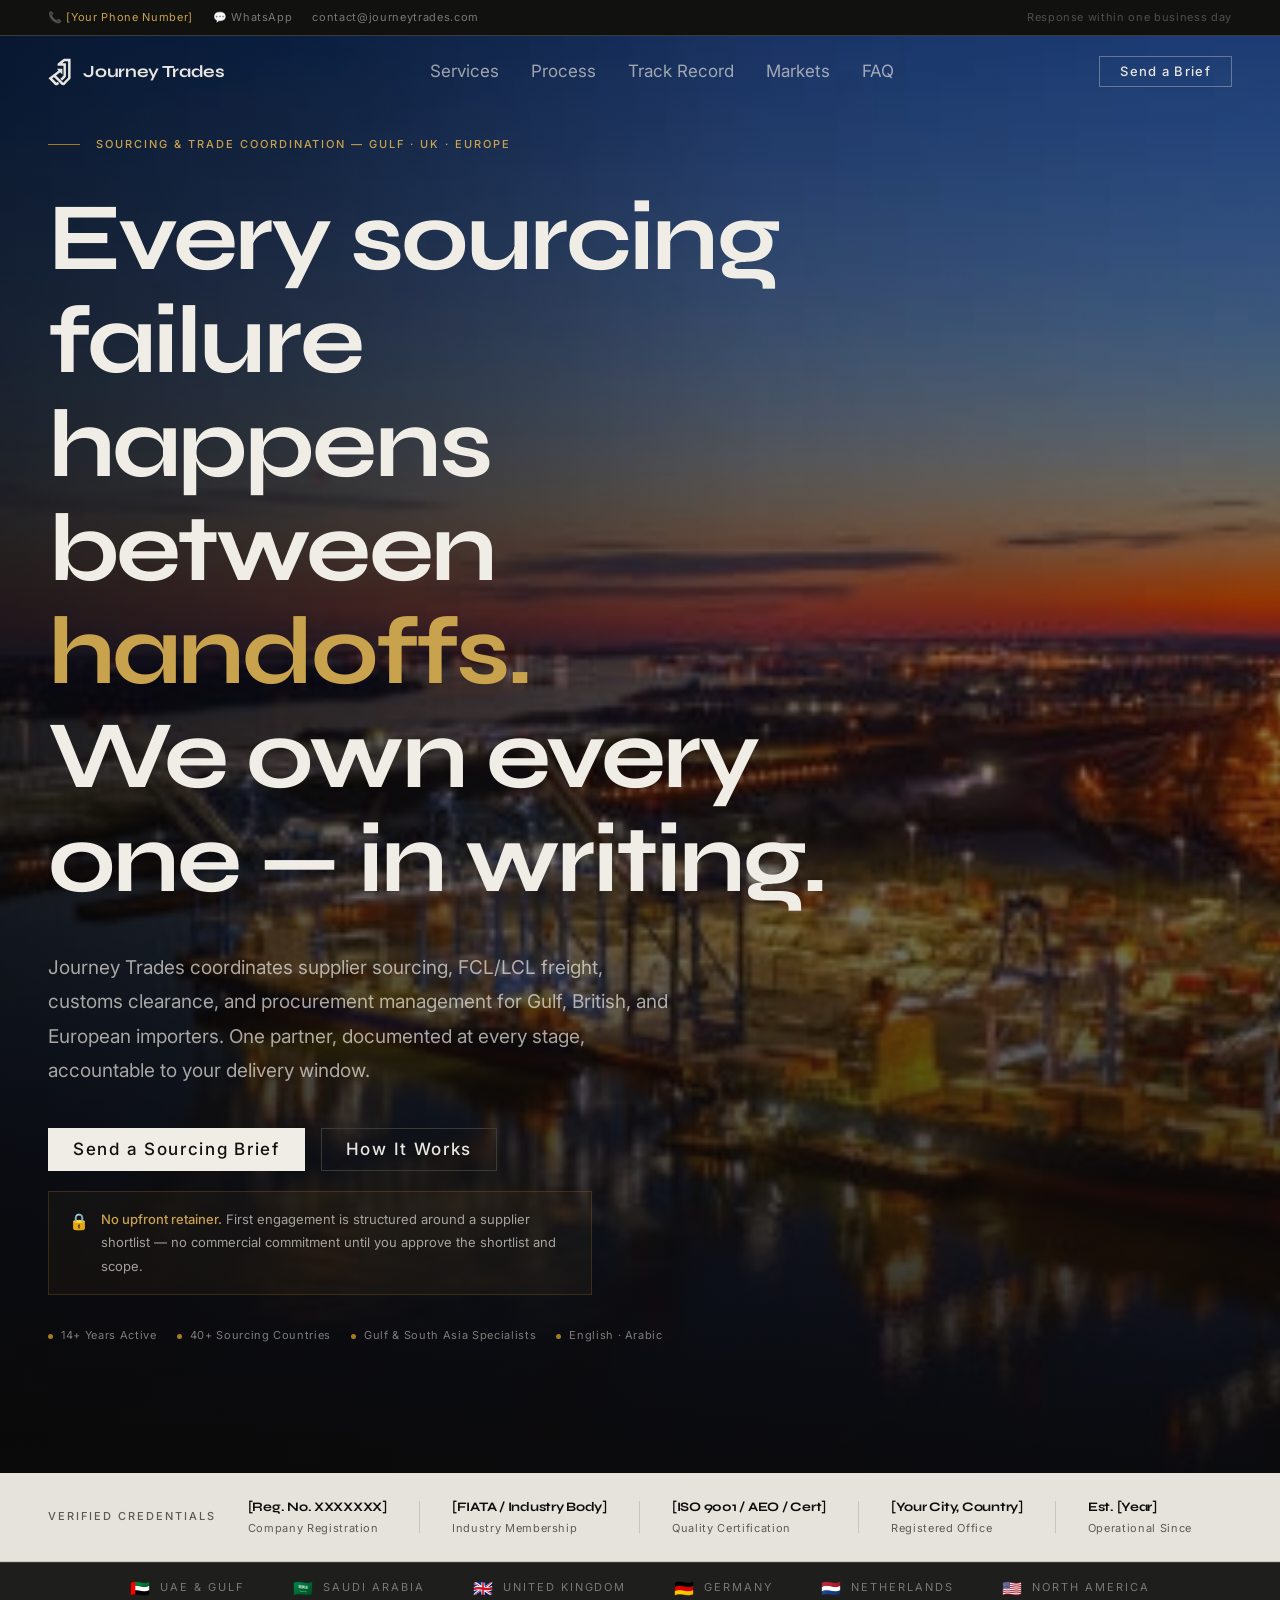
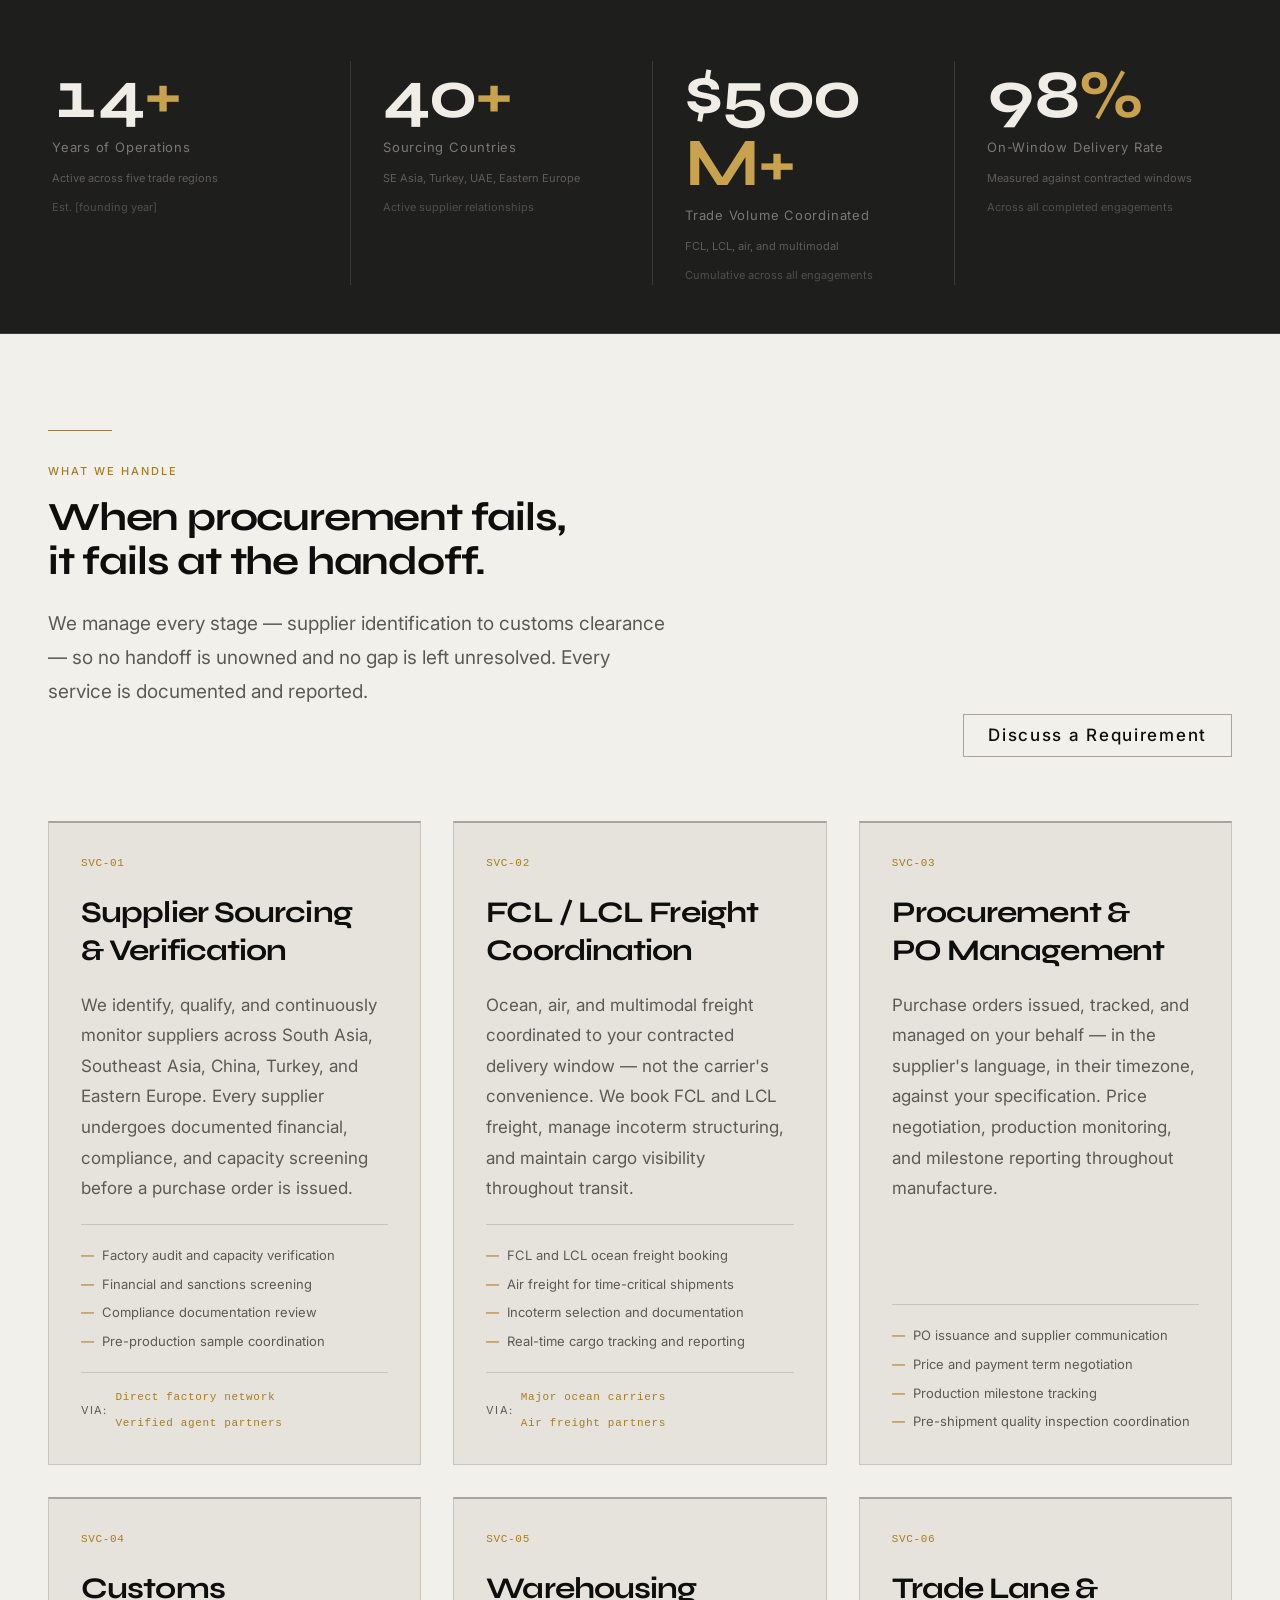
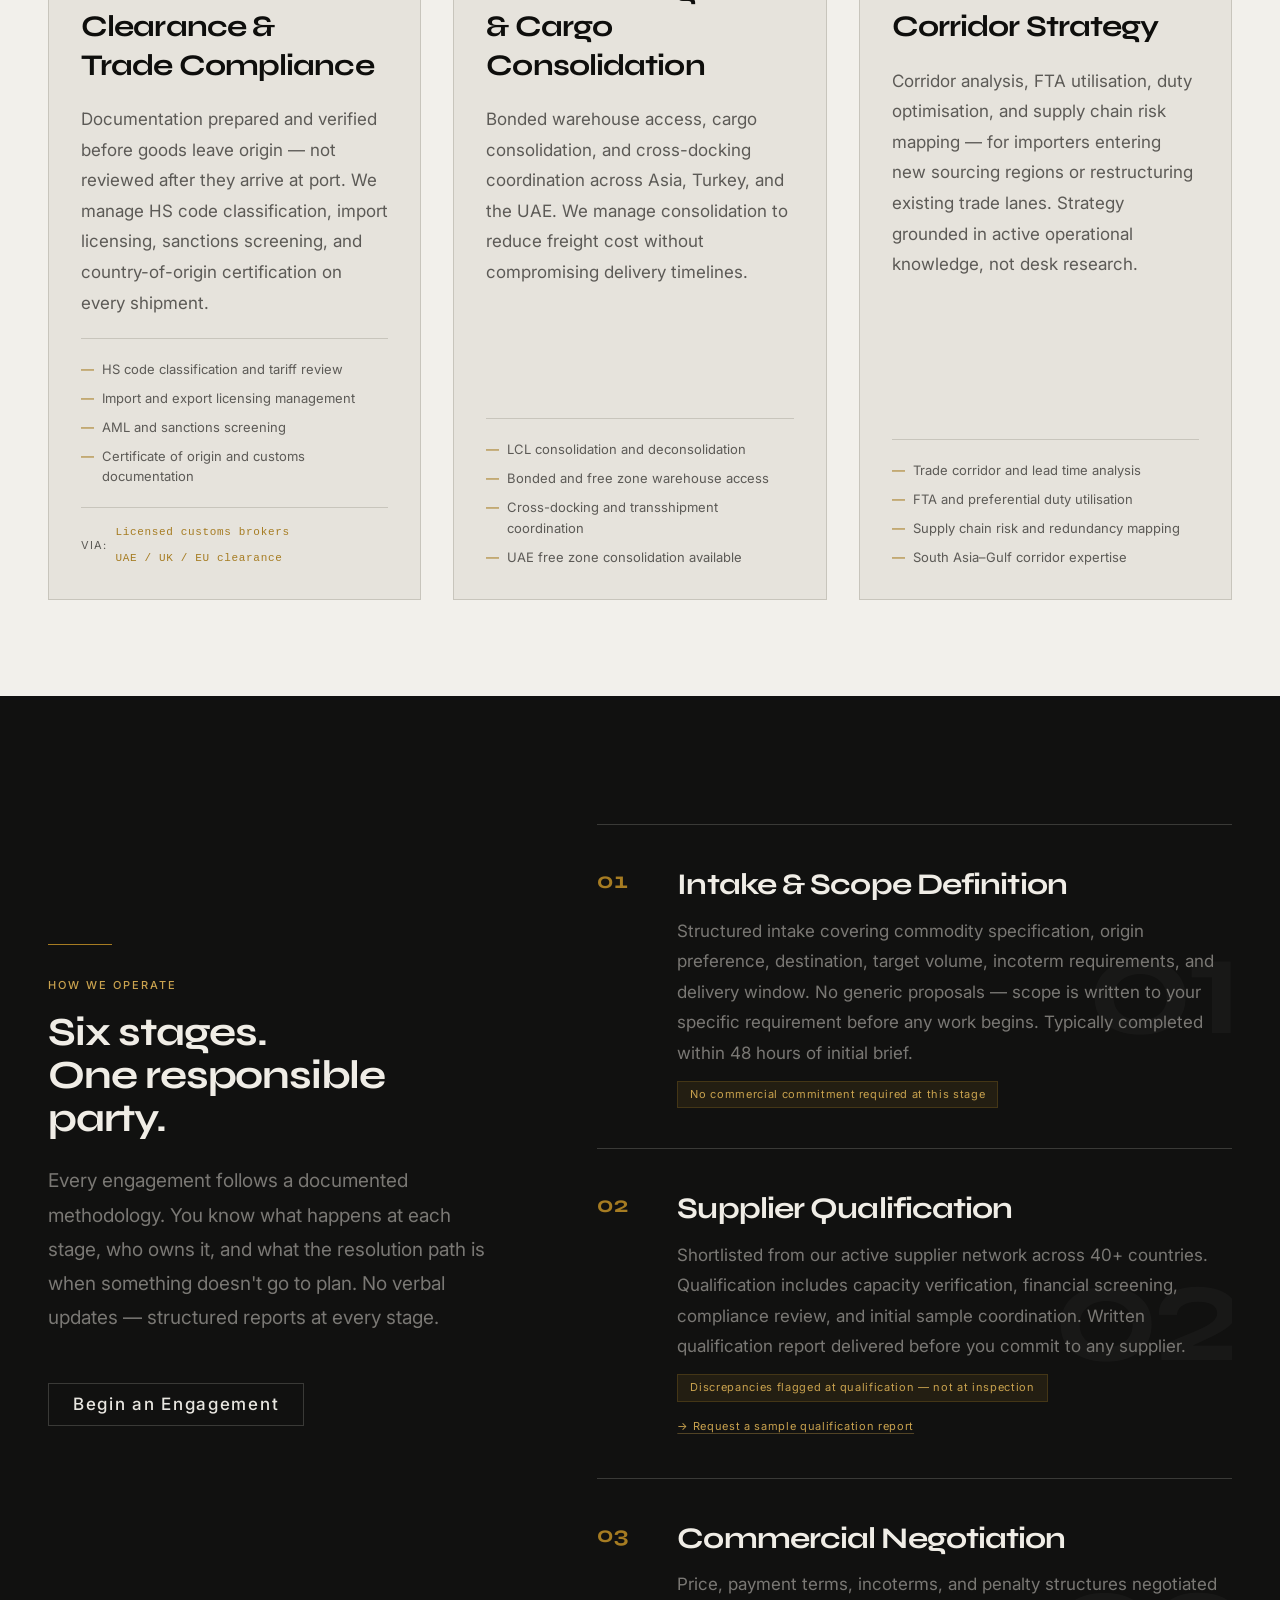
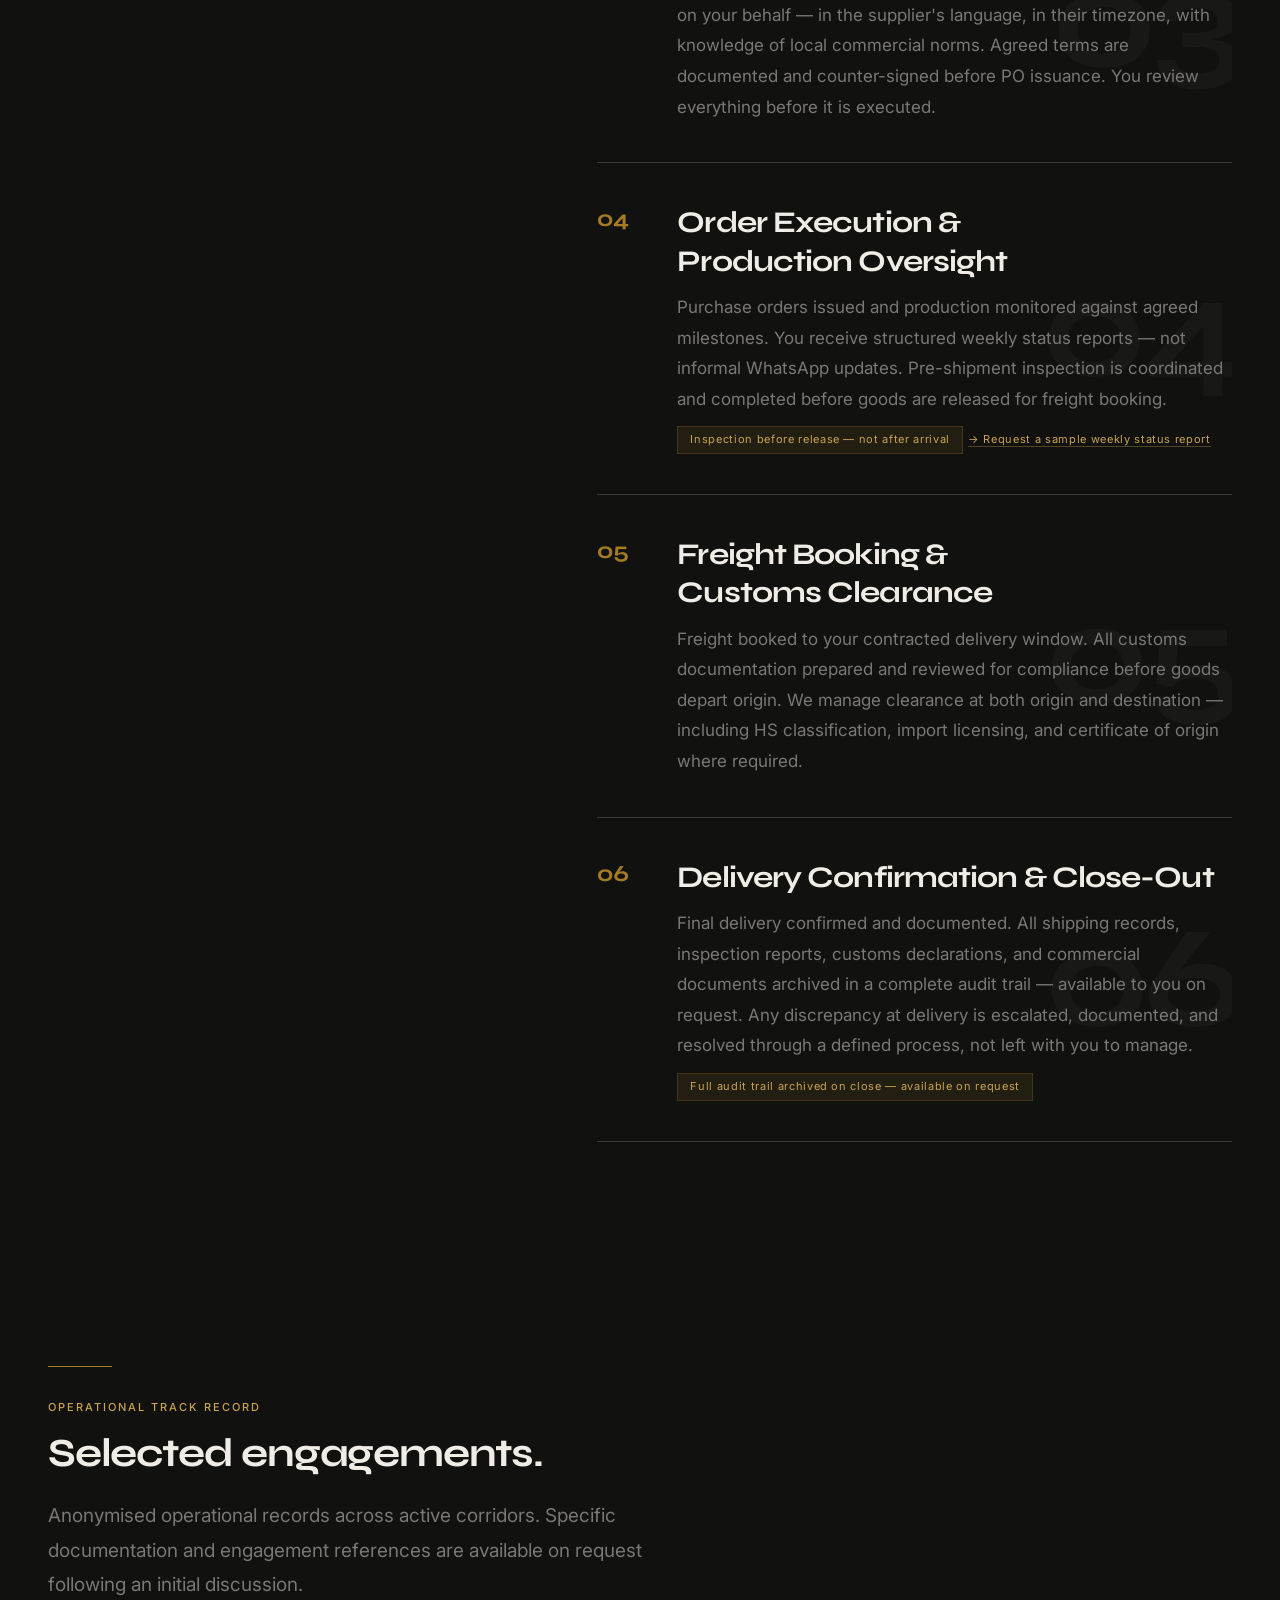
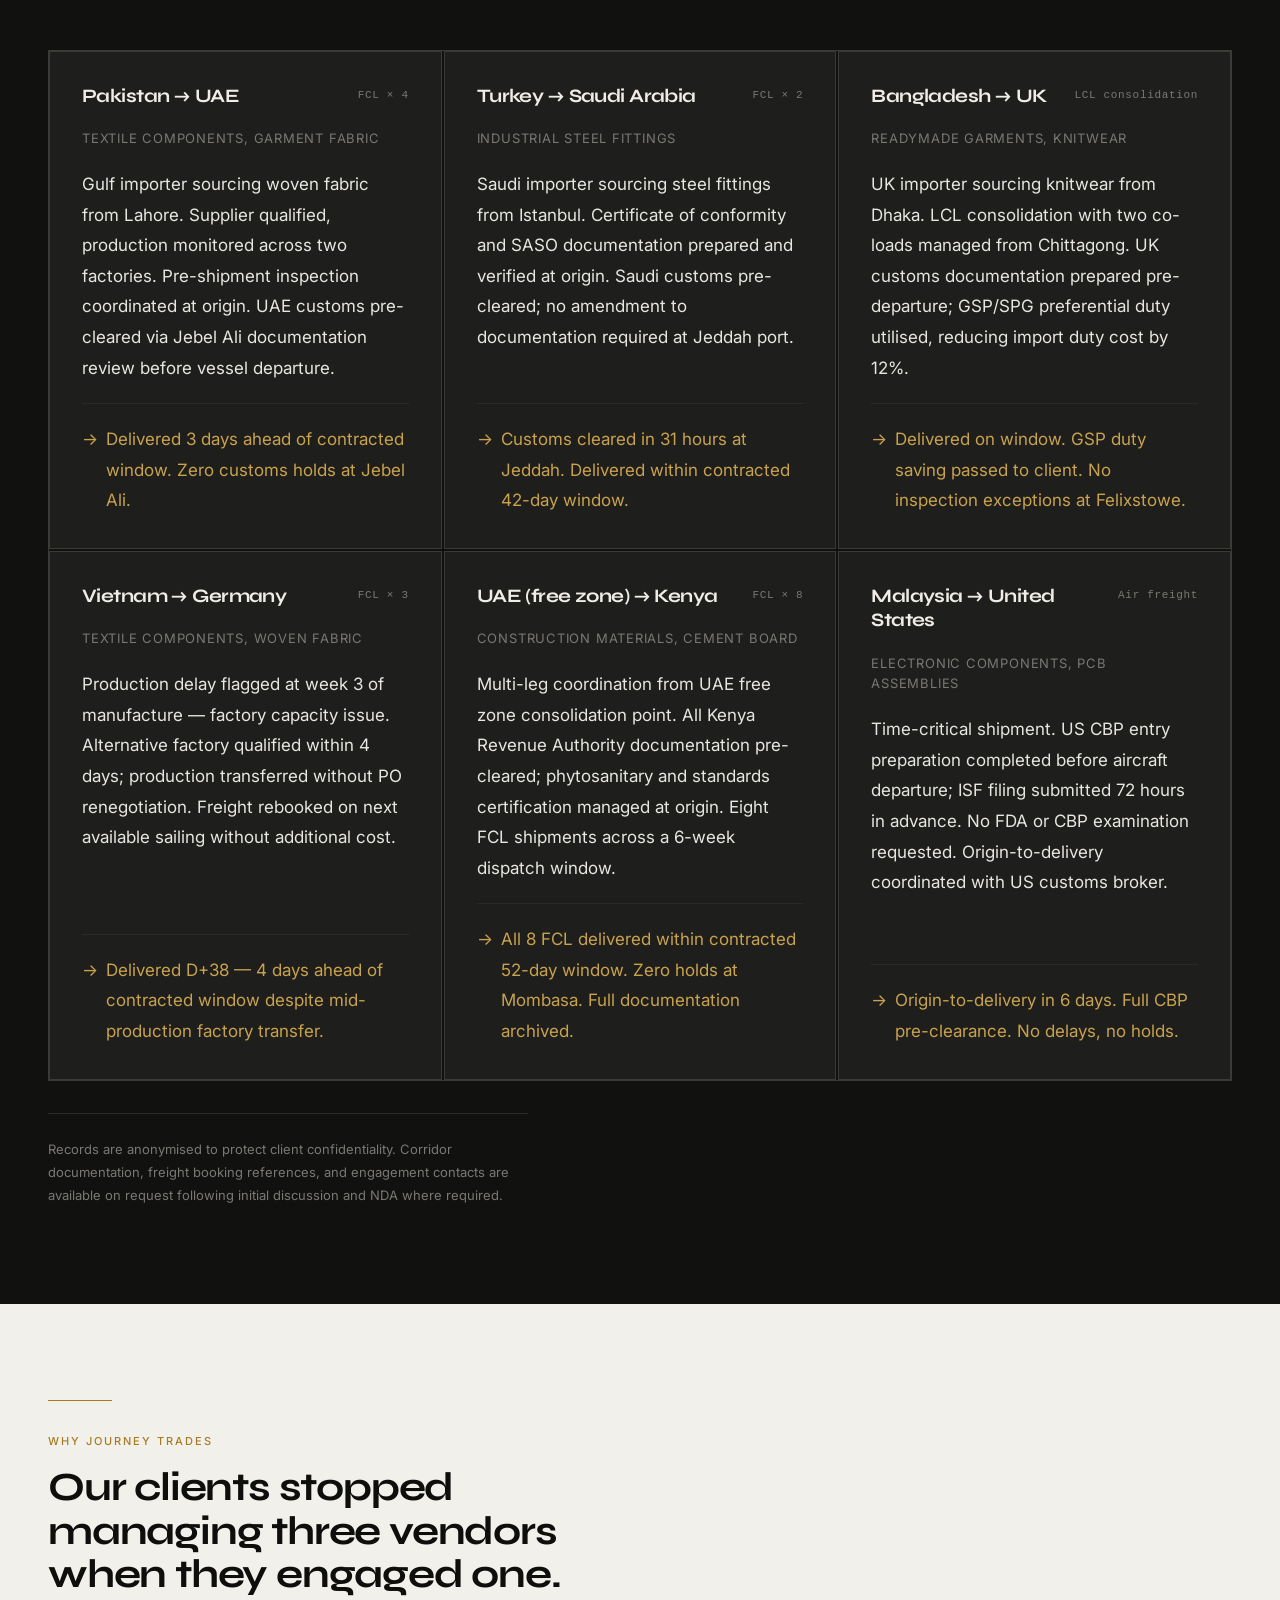
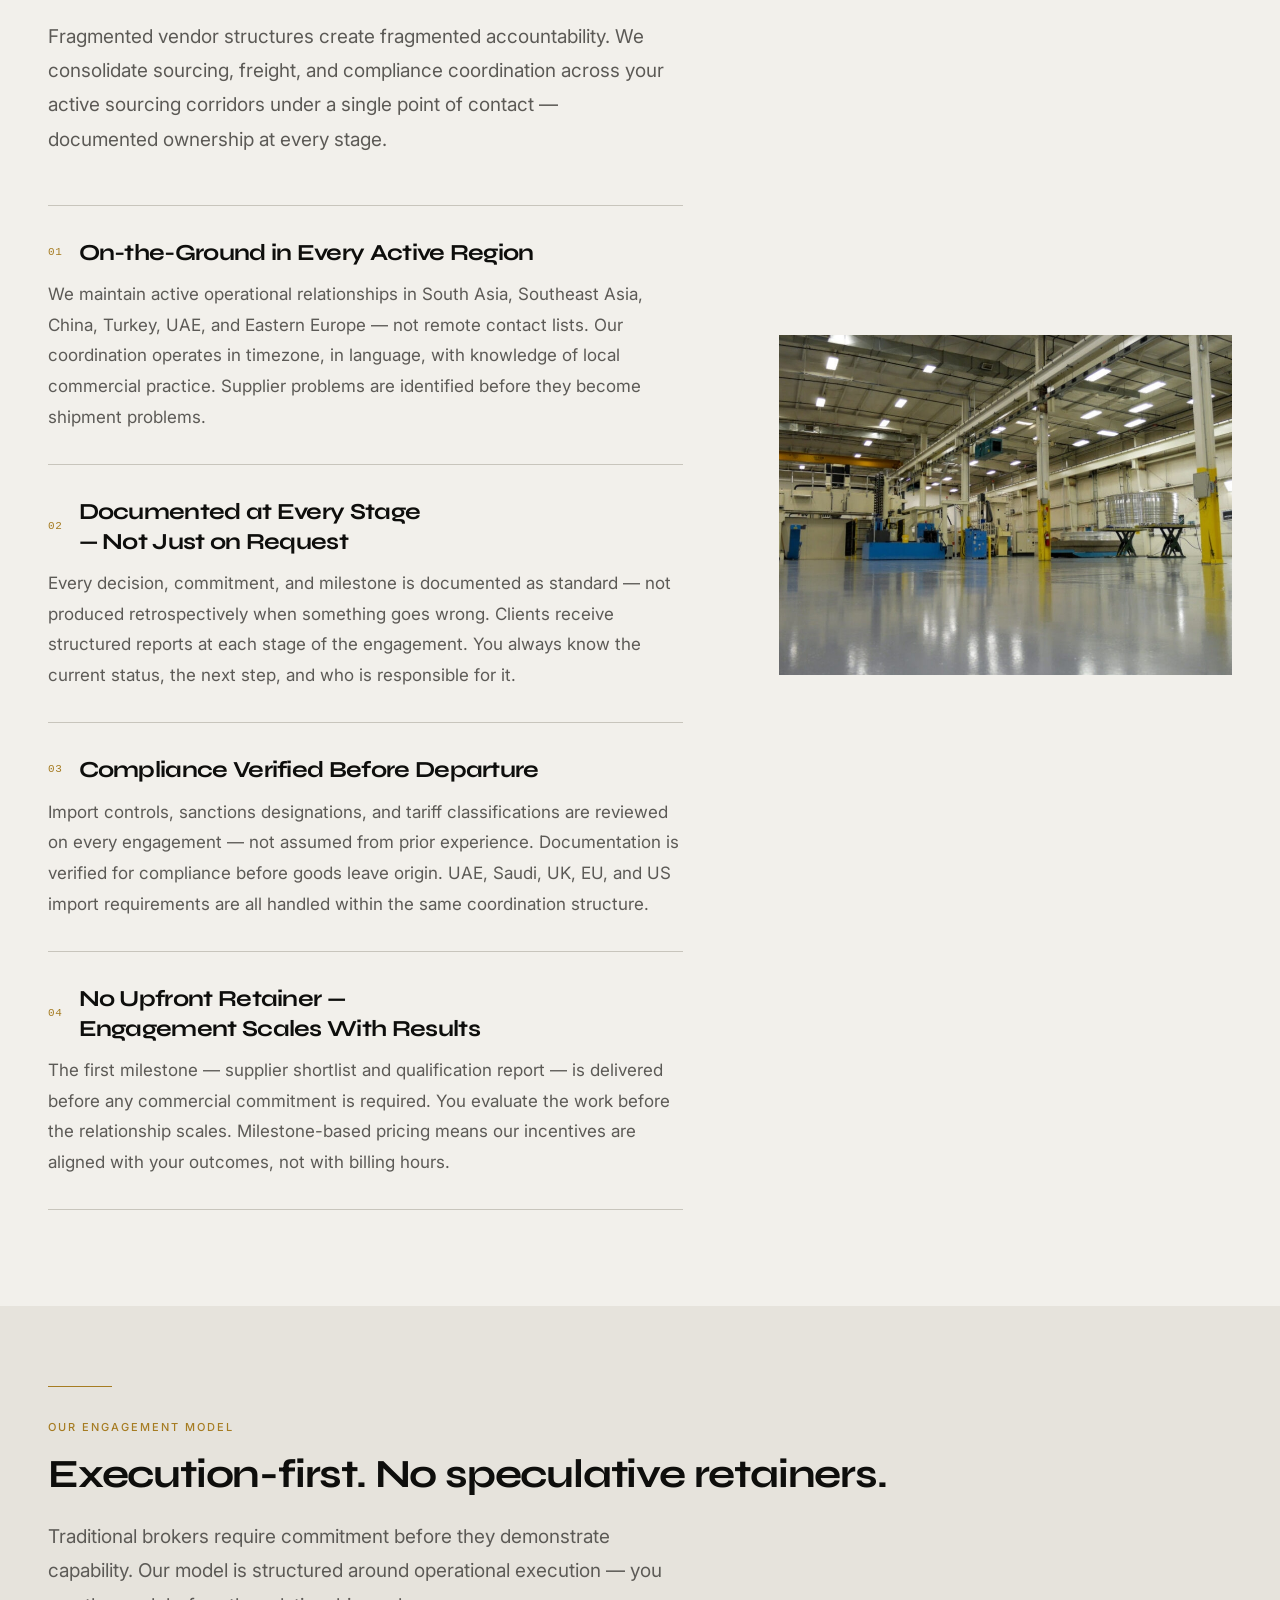
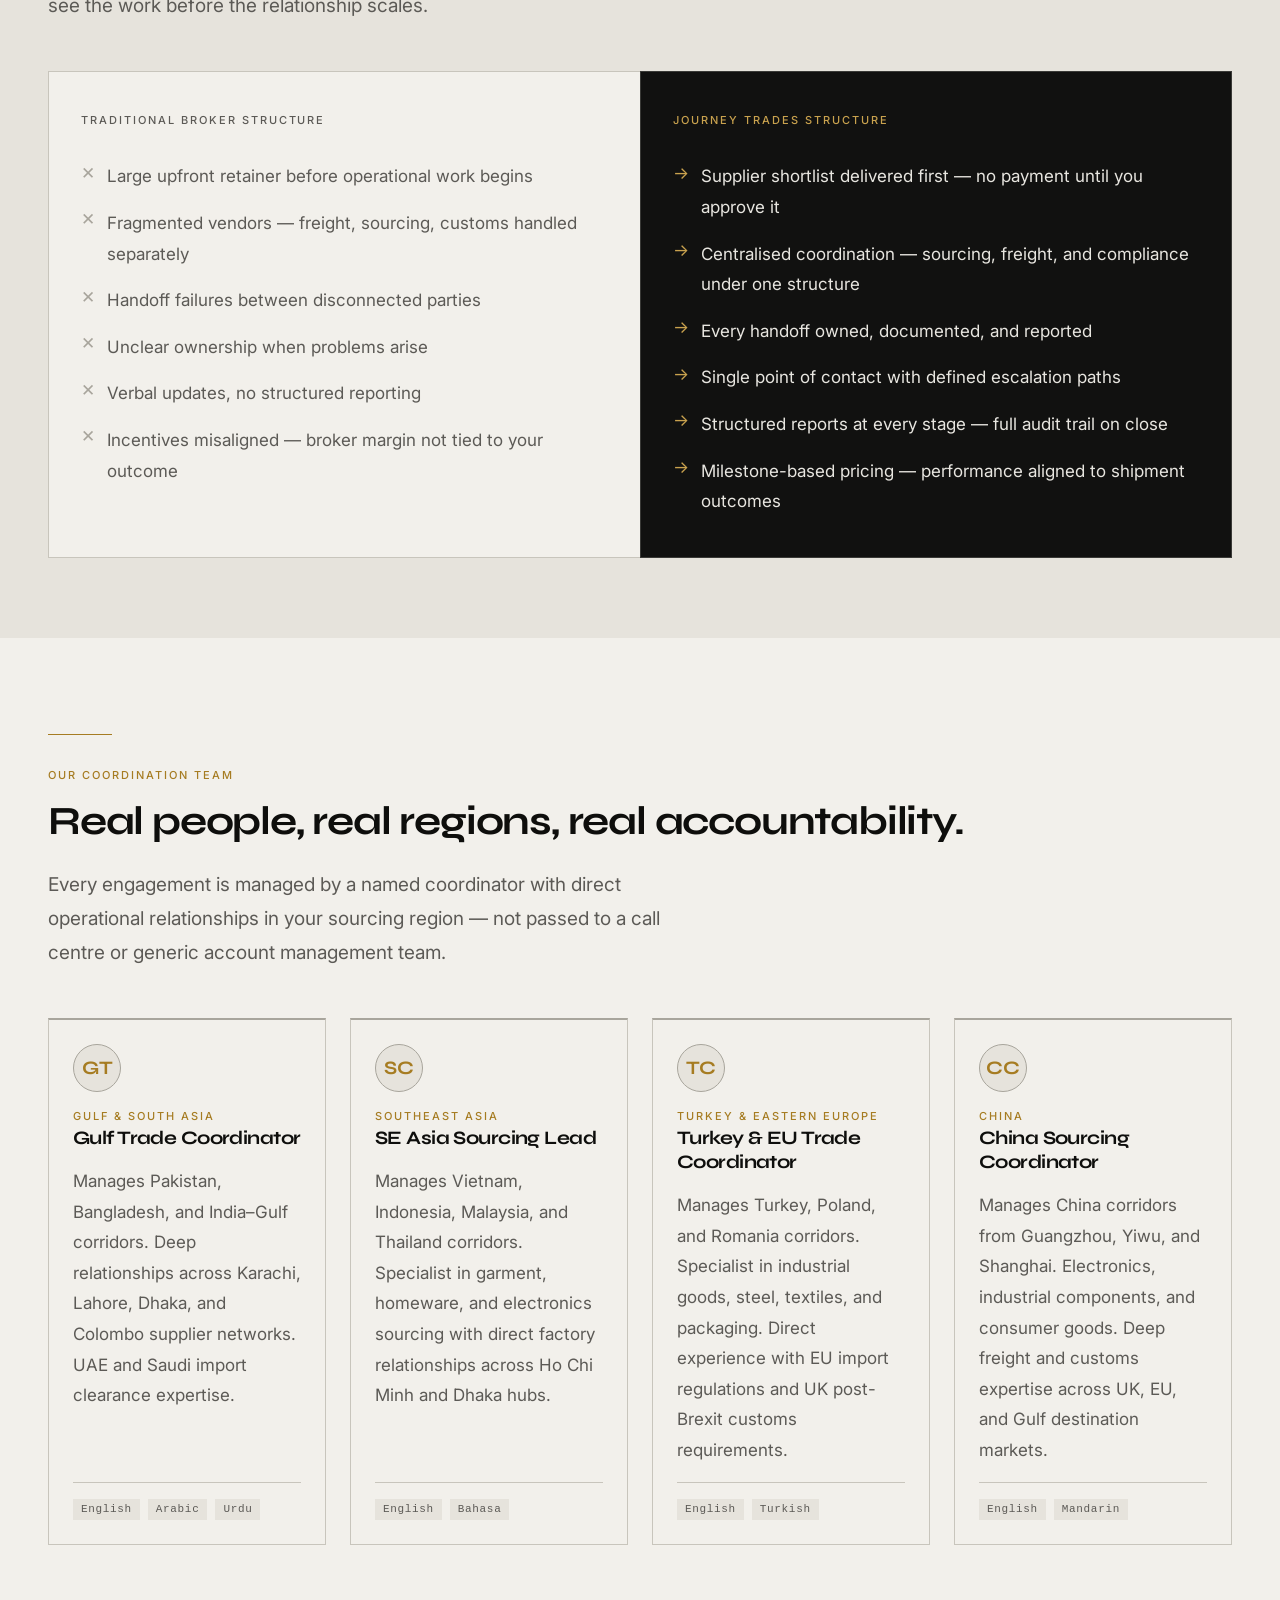
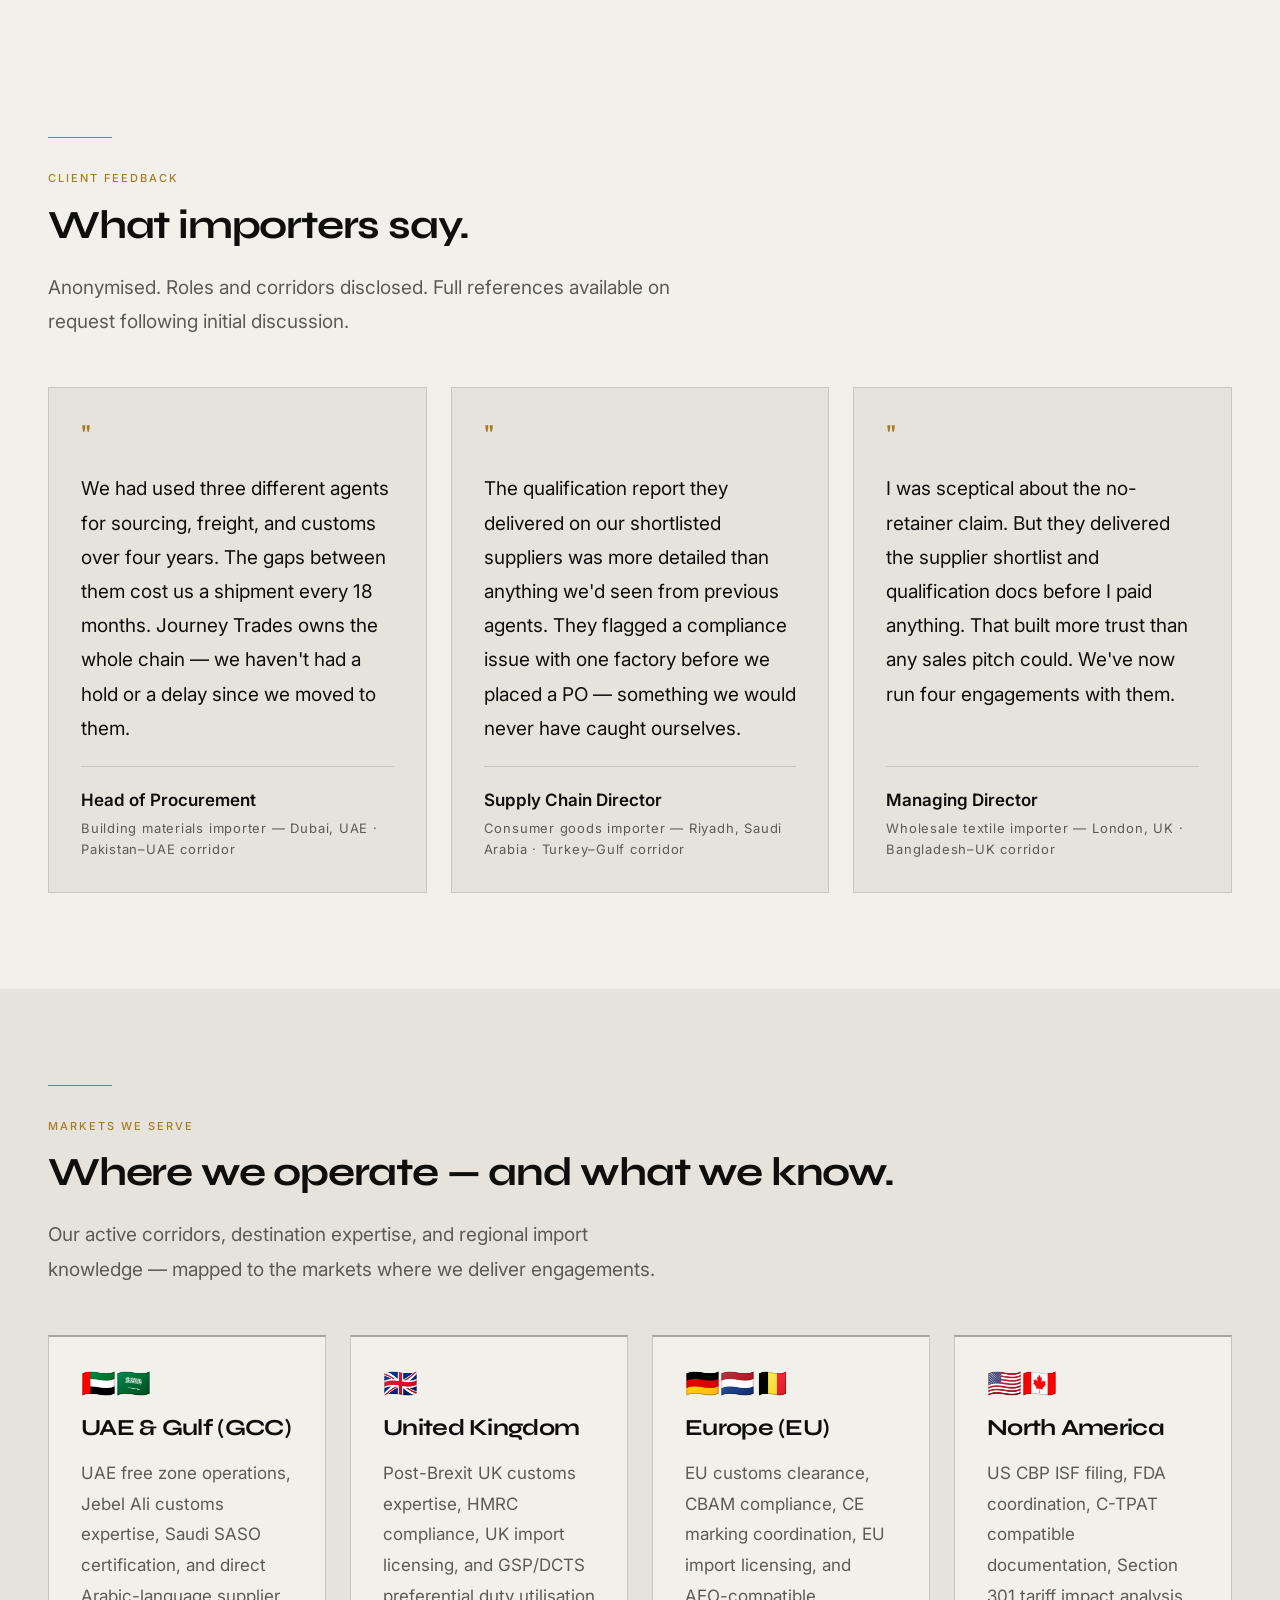
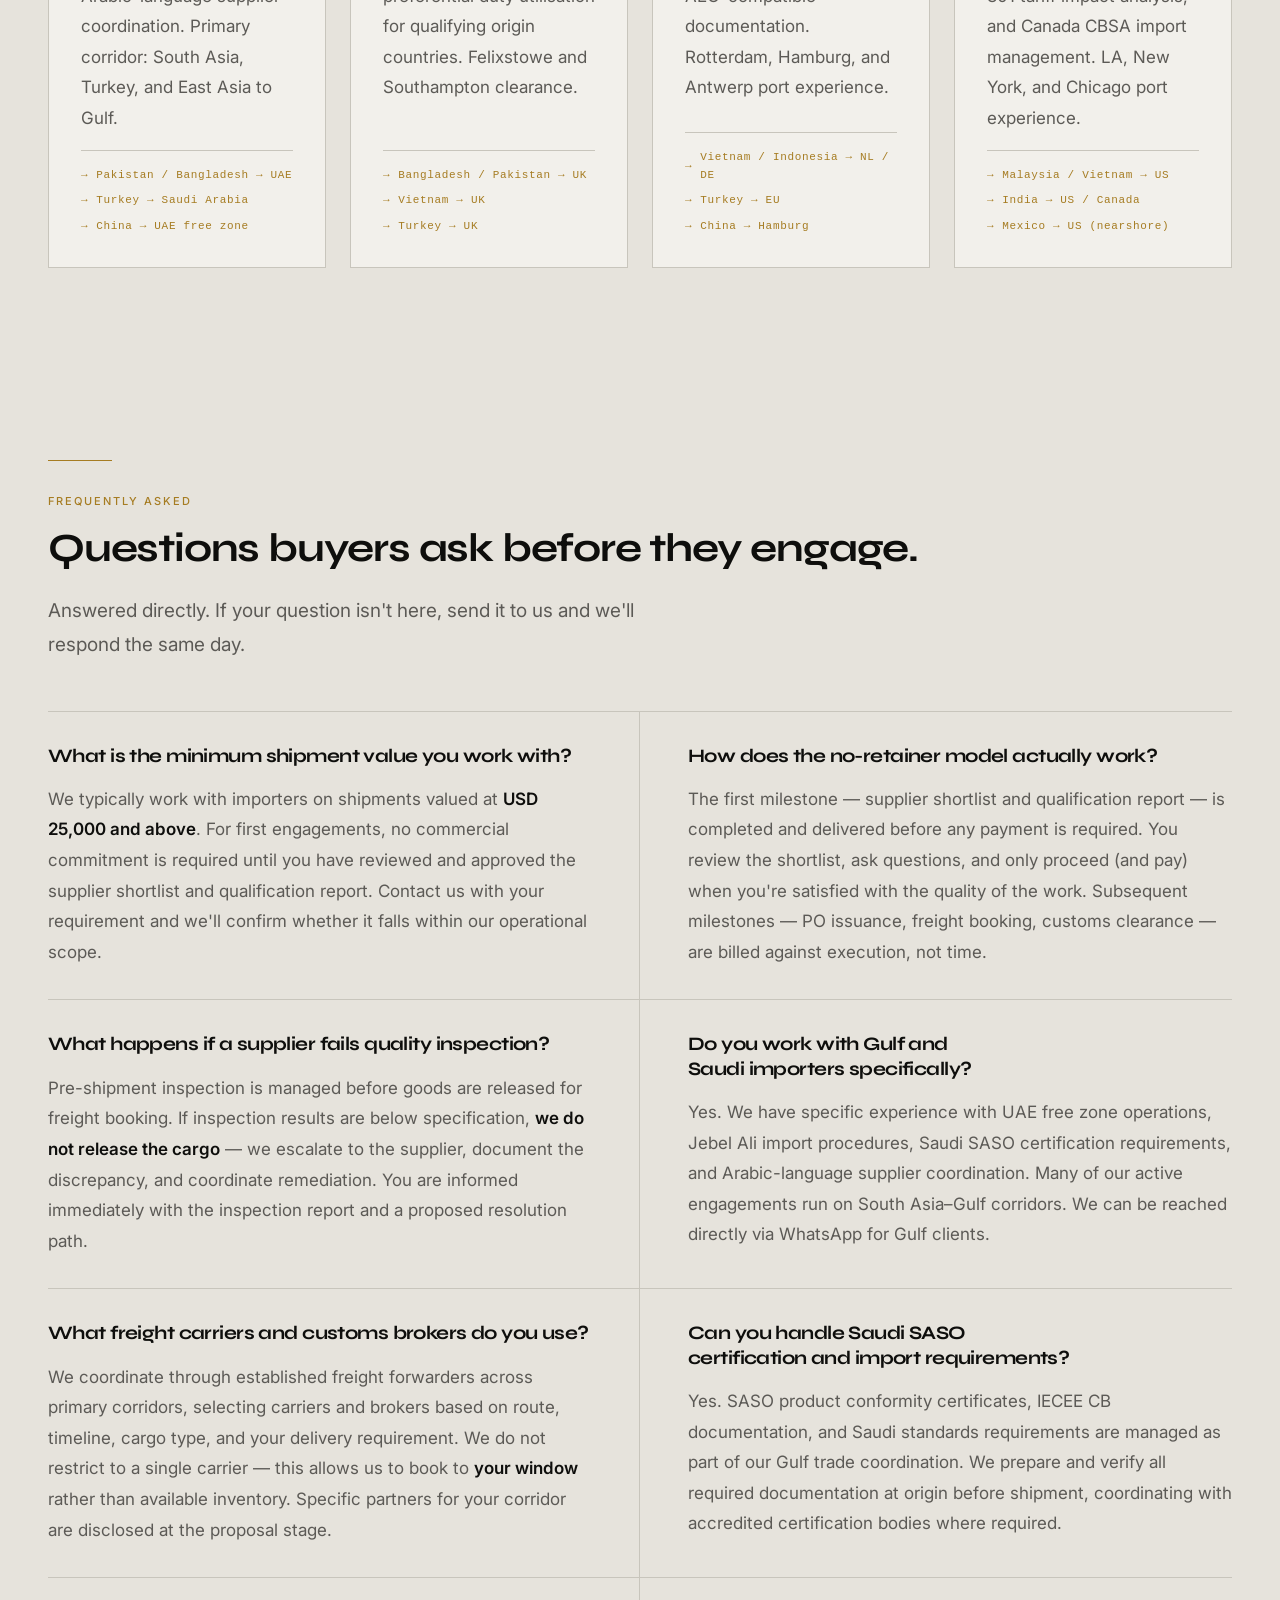
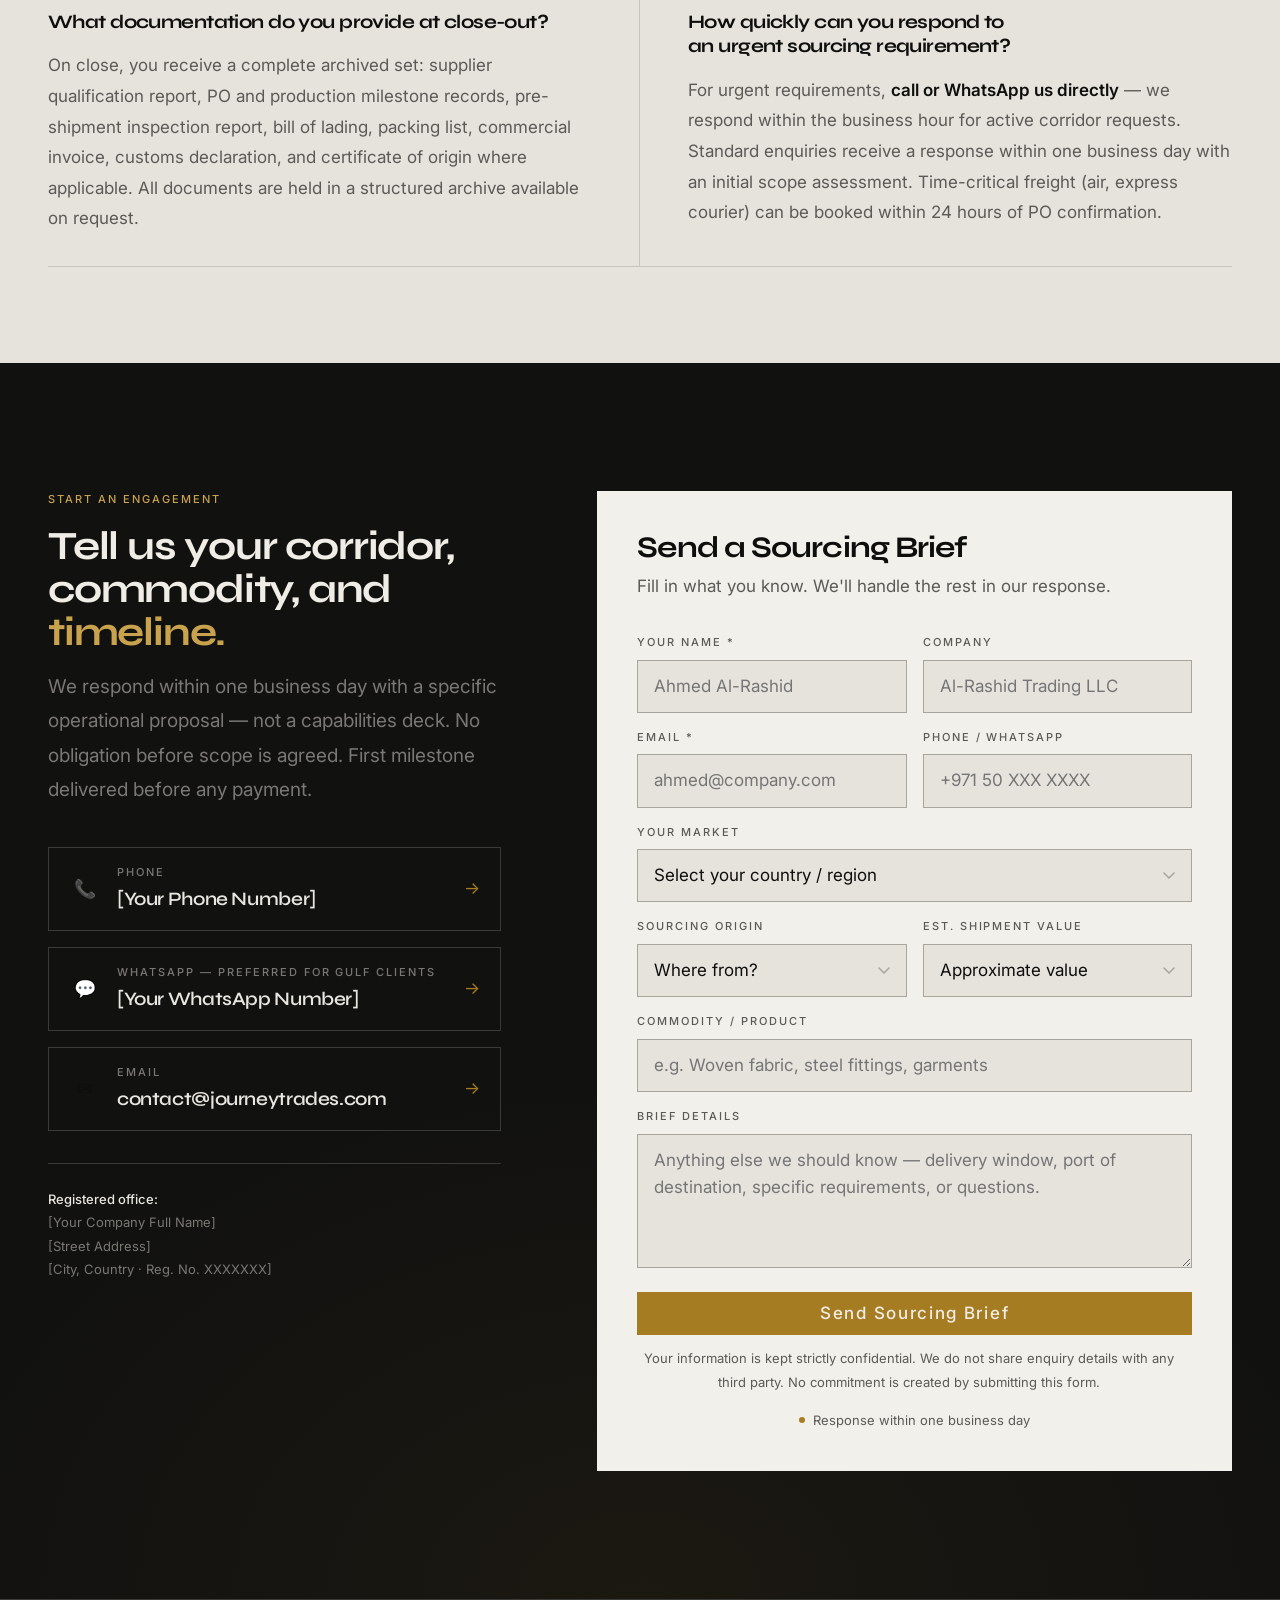
==== commit 4d38f37e: "Add files via upload" ====
--- a/index.html
+++ b/index.html
@@ -6,17 +6,17 @@
   <meta name="viewport" content="width=device-width, initial-scale=1.0">
   <meta http-equiv="X-UA-Compatible" content="IE=edge">
 
-  <title>Journey Trades — International Sourcing & Trade Coordination</title>
-  <meta name="description" content="Journey Trades coordinates international sourcing, procurement, and freight logistics across Asia, the Middle East, Turkey, and Eastern Europe. FCL/LCL freight, customs clearance, supplier verification, and trade compliance — managed under one accountable structure.">
+  <title>Journey Trades — International Sourcing & Trade Coordination | UAE · UK · Europe</title>
+  <meta name="description" content="Journey Trades coordinates international procurement, FCL/LCL freight, customs clearance, and supplier oversight for Gulf, UK, and European importers. 14 years. 40+ countries. One accountable partner.">
   <meta name="robots" content="index, follow">
   <meta name="author" content="Journey Trades">
   <link rel="canonical" href="https://journeytrades.com/">
-  <meta name="keywords" content="international sourcing, trade coordination, freight coordination, procurement management, supplier verification, customs clearance, FCL LCL freight, import coordination, trade compliance">
+  <meta name="keywords" content="sourcing agent UAE, import coordination Dubai, sourcing agent Saudi Arabia, trade coordination Gulf, supplier verification Pakistan, Bangladesh sourcing, Turkey sourcing, FCL LCL freight Middle East, customs clearance UAE, procurement management Gulf">
 
   <meta property="og:type"         content="website">
   <meta property="og:url"          content="https://journeytrades.com/">
-  <meta property="og:title"        content="Journey Trades — International Sourcing & Trade Coordination">
-  <meta property="og:description"  content="Execution-first trade coordination across global corridors. Supplier sourcing, freight management, customs clearance, and procurement oversight — one accountable partner.">
+  <meta property="og:title"        content="Journey Trades — Sourcing & Trade Coordination for Gulf, UK & European Importers">
+  <meta property="og:description"  content="One accountable partner for supplier sourcing, freight, customs, and compliance — across Asia, Turkey, and the UAE. Serving Gulf, British, and European importers.">
   <meta property="og:image"        content="https://journeytrades.com/assets/images/og-image.jpg">
   <meta property="og:image:width"  content="1200">
   <meta property="og:image:height" content="630">
@@ -24,8 +24,8 @@
   <meta property="og:locale"       content="en_US">
 
   <meta name="twitter:card"        content="summary_large_image">
-  <meta name="twitter:title"       content="Journey Trades — International Sourcing & Trade Coordination">
-  <meta name="twitter:description" content="Execution-first trade coordination. Sourcing, freight, customs, procurement — one partner, full accountability.">
+  <meta name="twitter:title"       content="Journey Trades — Sourcing & Trade Coordination">
+  <meta name="twitter:description" content="Supplier sourcing, freight, customs, procurement — one partner, full accountability. Serving UAE, Saudi Arabia, UK, and Europe.">
   <meta name="twitter:image"       content="https://journeytrades.com/assets/images/og-image.jpg">
 
   <link rel="icon"             href="/assets/favicon/favicon.ico" sizes="any">
@@ -44,6 +44,685 @@
   <link rel="preload" as="image" href="/assets/images/hero/hero-desktop.webp" media="(min-width: 768px)">
   <link rel="preload" as="image" href="/assets/images/hero/hero-mobile.webp"  media="(max-width: 767px)">
 
+  <style>
+    /* ═══════════════════════════════════════════════════════
+       REWRITE-LAYER — New components added for trust & conversion
+       Depends on: /css/style.css tokens (palette, spacing, type)
+    ═══════════════════════════════════════════════════════ */
+
+    /* ── Announce bar ── */
+    .announce-bar {
+      position: fixed;
+      top: 0; left: 0; right: 0;
+      z-index: calc(var(--z-nav) + 1);
+      background-color: var(--color-surface-dark);
+      border-bottom: 1px solid var(--color-border-dark-strong);
+      height: 2.25rem;
+      display: flex; align-items: center;
+    }
+    .announce-bar__inner {
+      display: flex; align-items: center;
+      justify-content: space-between;
+      gap: var(--space-16);
+      width: 100%;
+    }
+    .announce-bar__left {
+      display: flex; align-items: center; gap: var(--space-20);
+      flex-wrap: wrap;
+    }
+    .announce-bar__item {
+      display: flex; align-items: center; gap: var(--space-8);
+      font-size: var(--text-label);
+      color: var(--color-text-muted-on-dark);
+      text-decoration: none;
+      letter-spacing: var(--tracking-wide);
+      transition: color var(--duration-fast) var(--ease-default);
+      white-space: nowrap;
+    }
+    .announce-bar__item:hover { color: var(--color-text-on-dark); }
+    .announce-bar__item--highlight {
+      color: var(--color-accent-brass-light);
+    }
+    .announce-bar__item--highlight:hover {
+      color: var(--color-text-on-dark-strong);
+    }
+    .announce-bar__dot {
+      width: 5px; height: 5px; border-radius: 50%;
+      background-color: var(--color-accent-brass);
+      flex-shrink: 0;
+      animation: pulse-dot 2.5s cubic-bezier(0.4,0,0.6,1) infinite;
+    }
+    .announce-bar__right {
+      font-size: var(--text-label);
+      color: rgba(122,120,116,0.6);
+      letter-spacing: var(--tracking-wide);
+      white-space: nowrap;
+    }
+    @media (max-width: 767px) {
+      .announce-bar__right { display: none; }
+      .announce-bar__left { gap: var(--space-16); }
+    }
+
+    /* Push nav and hero down by announce bar height */
+    .nav  { top: 2.25rem; }
+    main  { padding-top: calc(var(--nav-height) + 2.25rem); }
+    .nav__mobile { top: calc(var(--nav-height) + 2.25rem); }
+    .hero { margin-top: calc(-1 * (var(--nav-height) + 2.25rem)); }
+
+    /* ── Trust strip ── */
+    .trust-strip {
+      background-color: var(--color-bg-alt);
+      border-bottom: var(--border-default);
+      padding-block: var(--space-24);
+    }
+    .trust-strip__inner {
+      display: flex; align-items: center;
+      justify-content: space-between;
+      gap: var(--space-32); flex-wrap: wrap;
+    }
+    .trust-strip__label {
+      font-size: var(--text-label);
+      font-weight: 500;
+      letter-spacing: var(--tracking-widest);
+      text-transform: uppercase;
+      color: var(--color-text-secondary);
+      flex-shrink: 0;
+    }
+    .trust-strip__items {
+      display: flex; align-items: center;
+      gap: var(--space-32); flex-wrap: wrap; flex: 1;
+    }
+    .trust-strip__item {
+      display: flex; flex-direction: column; gap: 2px;
+    }
+    .trust-strip__item-value {
+      font-family: var(--font-display);
+      font-size: var(--text-caption);
+      font-weight: 700;
+      color: var(--color-text-primary);
+      letter-spacing: var(--tracking-tight);
+    }
+    .trust-strip__item-label {
+      font-size: var(--text-label);
+      color: var(--color-text-secondary);
+      letter-spacing: var(--tracking-wide);
+    }
+    .trust-strip__divider {
+      width: 1px; height: 2rem;
+      background-color: var(--color-border);
+      flex-shrink: 0;
+    }
+    @media (max-width: 767px) {
+      .trust-strip__inner { justify-content: flex-start; }
+      .trust-strip__label { width: 100%; }
+      .trust-strip__divider { display: none; }
+      .trust-strip__items { gap: var(--space-24); }
+    }
+
+    /* ── Hero trust badges ── */
+    .hero__trust {
+      display: flex; align-items: center;
+      flex-wrap: wrap; gap: var(--space-20);
+      margin-top: var(--space-32);
+    }
+    .hero__trust-badge {
+      display: flex; align-items: center; gap: var(--space-8);
+      font-size: var(--text-label);
+      color: rgba(240,237,230,0.5);
+      letter-spacing: var(--tracking-wide);
+    }
+    .hero__trust-badge-dot {
+      width: 5px; height: 5px; border-radius: 50%;
+      background-color: var(--color-accent-brass);
+      flex-shrink: 0;
+    }
+
+    /* ── Markets served strip ── */
+    .markets-strip {
+      background-color: var(--color-surface-mid);
+      padding-block: var(--space-16);
+      border-top: 1px solid var(--color-border-dark-strong);
+      overflow: hidden;
+    }
+    .markets-strip__inner {
+      display: flex; align-items: center;
+      gap: var(--space-48); justify-content: center;
+      flex-wrap: wrap;
+    }
+    .markets-strip__item {
+      display: flex; align-items: center; gap: var(--space-8);
+      font-size: var(--text-label);
+      letter-spacing: var(--tracking-widest);
+      text-transform: uppercase;
+      color: var(--color-text-muted-on-dark);
+    }
+    .markets-strip__flag { font-size: 1rem; line-height: 1; }
+
+    /* ── Case studies (replaces basic table) ── */
+    .case-studies { background-color: var(--color-surface-dark); overflow: hidden; }
+    .case-studies h2 { color: var(--color-text-on-dark-strong); }
+    .case-studies .section-label { color: var(--color-accent-brass-light); }
+    .case-studies .heading-block__sub { color: var(--color-text-muted-on-dark); }
+
+    .case-grid {
+      display: grid;
+      grid-template-columns: 1fr;
+      gap: var(--space-2, 2px);
+      margin-top: var(--space-48);
+      border: 1px solid var(--color-border-dark-strong);
+    }
+    @media (min-width: 768px) {
+      .case-grid { grid-template-columns: repeat(2, 1fr); }
+    }
+    @media (min-width: 1200px) {
+      .case-grid { grid-template-columns: repeat(3, 1fr); }
+    }
+
+    .case-card {
+      background-color: var(--color-surface-mid);
+      padding: var(--space-32);
+      border: 1px solid var(--color-border-dark-strong);
+      display: flex; flex-direction: column; gap: var(--space-20);
+      transition: background-color var(--duration-base) var(--ease-default);
+    }
+    .case-card:hover {
+      background-color: rgba(240,237,230,0.03);
+    }
+
+    .case-card__header {
+      display: flex; align-items: flex-start;
+      justify-content: space-between; gap: var(--space-12);
+    }
+    .case-card__corridor {
+      font-family: var(--font-display);
+      font-size: var(--text-body-lg);
+      font-weight: 700;
+      color: var(--color-text-on-dark-strong);
+      letter-spacing: var(--tracking-tightest);
+      line-height: var(--lh-snug);
+    }
+    .case-card__type {
+      font-family: var(--font-mono);
+      font-size: var(--text-label);
+      color: var(--color-text-muted-on-dark);
+      letter-spacing: var(--tracking-wide);
+      flex-shrink: 0;
+      padding-top: 3px;
+    }
+    .case-card__commodity {
+      font-size: var(--text-caption);
+      color: var(--color-text-muted-on-dark);
+      letter-spacing: var(--tracking-wide);
+      text-transform: uppercase;
+    }
+    .case-card__body {
+      font-size: var(--text-body);
+      color: var(--color-text-on-dark);
+      line-height: var(--lh-relaxed);
+      flex: 1;
+    }
+    .case-card__outcome {
+      display: flex; align-items: flex-start; gap: var(--space-8);
+      padding-top: var(--space-20);
+      border-top: 1px solid var(--color-border-dark);
+    }
+    .case-card__outcome-arrow {
+      color: var(--color-accent-brass-light);
+      flex-shrink: 0; font-size: var(--text-body);
+      margin-top: 2px;
+    }
+    .case-card__outcome-text {
+      font-size: var(--text-body);
+      color: var(--color-accent-brass-light);
+      line-height: var(--lh-relaxed);
+    }
+
+    /* ── Who we serve ── */
+    .who-serve { background-color: var(--color-bg-alt); }
+    .market-cards {
+      display: grid;
+      grid-template-columns: 1fr;
+      gap: var(--space-24);
+      margin-top: var(--space-48);
+    }
+    @media (min-width: 768px) {
+      .market-cards { grid-template-columns: repeat(2, 1fr); }
+    }
+    @media (min-width: 1200px) {
+      .market-cards { grid-template-columns: repeat(4, 1fr); }
+    }
+
+    .market-card {
+      background-color: var(--color-bg-primary);
+      border: var(--border-default);
+      border-top: 2px solid var(--color-border-strong);
+      padding: var(--space-32);
+      display: flex; flex-direction: column; gap: var(--space-16);
+      transition: border-top-color var(--duration-base) var(--ease-default);
+    }
+    .market-card:hover { border-top-color: var(--color-accent-brass); }
+
+    .market-card__flag {
+      font-size: 1.75rem; line-height: 1;
+    }
+    .market-card__region {
+      font-family: var(--font-display);
+      font-size: var(--text-sub);
+      font-weight: 700;
+      color: var(--color-text-primary);
+      letter-spacing: var(--tracking-tightest);
+      line-height: var(--lh-snug);
+    }
+    .market-card__detail {
+      font-size: var(--text-body);
+      color: var(--color-text-secondary);
+      line-height: var(--lh-relaxed);
+      flex: 1;
+    }
+    .market-card__corridors {
+      display: flex; flex-direction: column; gap: var(--space-8);
+      padding-top: var(--space-16);
+      border-top: var(--border-default);
+    }
+    .market-card__corridor-item {
+      display: flex; align-items: center; gap: var(--space-8);
+      font-family: var(--font-mono);
+      font-size: var(--text-label);
+      color: var(--color-accent-brass);
+      letter-spacing: var(--tracking-wide);
+    }
+    .market-card__corridor-item::before {
+      content: '→';
+      color: var(--color-accent-brass);
+    }
+
+    /* ── Social proof / testimonials ── */
+    .social-proof { background-color: var(--color-bg-primary); }
+    .testimonial-grid {
+      display: grid;
+      grid-template-columns: 1fr;
+      gap: var(--space-24);
+      margin-top: var(--space-48);
+    }
+    @media (min-width: 768px) {
+      .testimonial-grid { grid-template-columns: repeat(2, 1fr); }
+    }
+    @media (min-width: 1200px) {
+      .testimonial-grid { grid-template-columns: repeat(3, 1fr); }
+    }
+
+    .testimonial-card {
+      background-color: var(--color-bg-alt);
+      border: var(--border-default);
+      padding: var(--space-32);
+      display: flex; flex-direction: column; gap: var(--space-20);
+    }
+    .testimonial-card__mark {
+      font-family: var(--font-display);
+      font-size: 2rem;
+      color: var(--color-accent-brass);
+      line-height: 1;
+    }
+    .testimonial-card__quote {
+      font-size: var(--text-body-lg);
+      line-height: var(--lh-relaxed);
+      color: var(--color-text-primary);
+      flex: 1;
+    }
+    .testimonial-card__attribution {
+      padding-top: var(--space-20);
+      border-top: var(--border-default);
+      display: flex; flex-direction: column; gap: var(--space-4);
+    }
+    .testimonial-card__role {
+      font-size: var(--text-body);
+      font-weight: 600;
+      color: var(--color-text-primary);
+    }
+    .testimonial-card__context {
+      font-size: var(--text-caption);
+      color: var(--color-text-secondary);
+      letter-spacing: var(--tracking-wide);
+    }
+
+    /* ── FAQ ── */
+    .faq { background-color: var(--color-bg-alt); }
+    .faq-grid {
+      display: grid;
+      grid-template-columns: 1fr;
+      gap: 0;
+      margin-top: var(--space-48);
+      border-top: var(--border-default);
+    }
+    @media (min-width: 1024px) {
+      .faq-grid { grid-template-columns: repeat(2, 1fr); }
+      .faq-item:nth-child(odd)  { border-right: var(--border-default); }
+    }
+
+    .faq-item {
+      padding: var(--space-32) 0;
+      border-bottom: var(--border-default);
+    }
+    @media (min-width: 1024px) {
+      .faq-item:nth-child(odd)  { padding-right: var(--space-48); }
+      .faq-item:nth-child(even) { padding-left:  var(--space-48); }
+    }
+    .faq-item__q {
+      font-family: var(--font-display);
+      font-size: var(--text-body-lg);
+      font-weight: 700;
+      color: var(--color-text-primary);
+      letter-spacing: var(--tracking-tightest);
+      margin-bottom: var(--space-16);
+      line-height: var(--lh-snug);
+    }
+    .faq-item__a {
+      font-size: var(--text-body);
+      color: var(--color-text-secondary);
+      line-height: var(--lh-relaxed);
+    }
+    .faq-item__a strong {
+      color: var(--color-text-primary);
+    }
+
+    /* ── Contact hub ── */
+    .contact-hub { background-color: var(--color-surface-dark); overflow: hidden; position: relative; }
+    .contact-hub::before {
+      content: '';
+      position: absolute; inset: 0;
+      background: radial-gradient(
+        ellipse 80% 60% at 50% 100%,
+        rgba(166,124,34,0.07) 0%, transparent 70%
+      );
+      pointer-events: none;
+    }
+
+    .contact-hub__layout {
+      display: grid; gap: var(--space-64);
+      position: relative;
+    }
+    @media (min-width: 1024px) {
+      .contact-hub__layout { grid-template-columns: 5fr 7fr; gap: var(--space-96); align-items: start; }
+    }
+
+    .contact-hub__intro {
+      display: flex; flex-direction: column; gap: var(--space-32);
+    }
+    .contact-hub__channels {
+      display: flex; flex-direction: column; gap: var(--space-16);
+      margin-top: var(--space-8);
+    }
+    .contact-channel {
+      display: flex; align-items: center; gap: var(--space-16);
+      padding: var(--space-16) var(--space-20);
+      border: 1px solid var(--color-border-dark-strong);
+      text-decoration: none;
+      transition:
+        border-color var(--duration-fast) var(--ease-default),
+        background-color var(--duration-fast) var(--ease-default);
+    }
+    .contact-channel:hover {
+      border-color: var(--color-accent-brass);
+      background-color: rgba(166,124,34,0.06);
+    }
+    .contact-channel__icon {
+      width: 2rem; height: 2rem; flex-shrink: 0;
+      display: flex; align-items: center; justify-content: center;
+      font-size: 1.125rem; line-height: 1;
+    }
+    .contact-channel__body { display: flex; flex-direction: column; gap: 2px; flex: 1; }
+    .contact-channel__label {
+      font-size: var(--text-label);
+      font-weight: 500;
+      letter-spacing: var(--tracking-widest);
+      text-transform: uppercase;
+      color: var(--color-text-muted-on-dark);
+    }
+    .contact-channel__value {
+      font-family: var(--font-display);
+      font-size: var(--text-body-lg);
+      font-weight: 600;
+      color: var(--color-text-on-dark);
+      letter-spacing: var(--tracking-tight);
+    }
+    .contact-channel__arrow {
+      color: var(--color-accent-brass);
+      font-size: var(--text-body);
+    }
+
+    /* Contact form */
+    .contact-form {
+      background-color: var(--color-bg-primary);
+      padding: var(--space-40);
+    }
+    @media (max-width: 767px) {
+      .contact-form { padding: var(--space-24); }
+    }
+    .contact-form__title {
+      font-family: var(--font-display);
+      font-size: var(--text-h3);
+      font-weight: 700;
+      color: var(--color-text-primary);
+      letter-spacing: var(--tracking-tightest);
+      margin-bottom: var(--space-8);
+    }
+    .contact-form__sub {
+      font-size: var(--text-body);
+      color: var(--color-text-secondary);
+      line-height: var(--lh-relaxed);
+      margin-bottom: var(--space-32);
+    }
+    .form-row {
+      display: grid; grid-template-columns: 1fr; gap: var(--space-16);
+      margin-bottom: var(--space-16);
+    }
+    @media (min-width: 640px) {
+      .form-row--2 { grid-template-columns: repeat(2, 1fr); }
+    }
+    .form-field {
+      display: flex; flex-direction: column; gap: var(--space-8);
+    }
+    .form-label {
+      font-size: var(--text-label);
+      font-weight: 500;
+      letter-spacing: var(--tracking-widest);
+      text-transform: uppercase;
+      color: var(--color-text-secondary);
+    }
+    .form-input,
+    .form-select,
+    .form-textarea {
+      width: 100%;
+      padding: var(--space-12) var(--space-16);
+      background-color: var(--color-bg-alt);
+      border: var(--border-strong);
+      color: var(--color-text-primary);
+      font-family: var(--font-body);
+      font-size: var(--text-body);
+      line-height: var(--lh-normal);
+      transition: border-color var(--duration-fast) var(--ease-default);
+      -webkit-appearance: none;
+      appearance: none;
+    }
+    .form-input:focus,
+    .form-select:focus,
+    .form-textarea:focus {
+      outline: none;
+      border-color: var(--color-accent-brass);
+    }
+    .form-textarea { resize: vertical; min-height: 7rem; }
+    .form-select {
+      background-image: url("data:image/svg+xml,%3Csvg xmlns='http://www.w3.org/2000/svg' width='12' height='7' viewBox='0 0 12 7'%3E%3Cpath d='M1 1l5 5 5-5' stroke='%23A8A59C' stroke-width='1.5' fill='none' stroke-linecap='round'/%3E%3C/svg%3E");
+      background-repeat: no-repeat;
+      background-position: right var(--space-16) center;
+      padding-right: var(--space-40);
+      cursor: pointer;
+    }
+    .form-submit {
+      width: 100%;
+      margin-top: var(--space-8);
+    }
+    .form-note {
+      font-size: var(--text-caption);
+      color: var(--color-text-secondary);
+      text-align: center;
+      margin-top: var(--space-12);
+      line-height: var(--lh-relaxed);
+    }
+    .form-response-time {
+      display: flex; align-items: center; gap: var(--space-8);
+      justify-content: center;
+      font-size: var(--text-caption);
+      color: var(--color-text-secondary);
+      margin-top: var(--space-16);
+    }
+    .form-response-time__dot {
+      width: 6px; height: 6px; border-radius: 50%;
+      background-color: var(--color-accent-brass);
+      flex-shrink: 0;
+      animation: pulse-dot 2.5s cubic-bezier(0.4,0,0.6,1) infinite;
+    }
+
+    /* ── Operations team ── */
+    .ops-team { background-color: var(--color-bg-primary); }
+    .ops-team h2 { color: var(--color-text-primary); }
+    .team-grid {
+      display: grid;
+      grid-template-columns: 1fr;
+      gap: var(--space-24);
+      margin-top: var(--space-48);
+    }
+    @media (min-width: 640px)  { .team-grid { grid-template-columns: repeat(2, 1fr); } }
+    @media (min-width: 1024px) { .team-grid { grid-template-columns: repeat(4, 1fr); } }
+
+    .team-card {
+      border: var(--border-default);
+      border-top: 2px solid var(--color-border-strong);
+      padding: var(--space-24);
+      display: flex; flex-direction: column; gap: var(--space-16);
+      transition: border-top-color var(--duration-base) var(--ease-default);
+    }
+    .team-card:hover { border-top-color: var(--color-accent-brass); }
+    .team-card__avatar {
+      width: 3rem; height: 3rem; border-radius: 50%;
+      background-color: var(--color-bg-alt);
+      border: var(--border-strong);
+      display: flex; align-items: center; justify-content: center;
+      font-family: var(--font-display);
+      font-size: var(--text-body-lg);
+      font-weight: 700;
+      color: var(--color-accent-brass);
+      flex-shrink: 0;
+    }
+    .team-card__role {
+      font-family: var(--font-display);
+      font-size: var(--text-body-lg);
+      font-weight: 700;
+      color: var(--color-text-primary);
+      letter-spacing: var(--tracking-tightest);
+      line-height: var(--lh-snug);
+    }
+    .team-card__region {
+      font-size: var(--text-label);
+      font-weight: 500;
+      letter-spacing: var(--tracking-widest);
+      text-transform: uppercase;
+      color: var(--color-accent-brass);
+    }
+    .team-card__bio {
+      font-size: var(--text-body);
+      color: var(--color-text-secondary);
+      line-height: var(--lh-relaxed);
+      flex: 1;
+    }
+    .team-card__langs {
+      display: flex; flex-wrap: wrap; gap: var(--space-8);
+      padding-top: var(--space-16);
+      border-top: var(--border-default);
+    }
+    .team-card__lang {
+      font-family: var(--font-mono);
+      font-size: var(--text-label);
+      color: var(--color-text-secondary);
+      letter-spacing: var(--tracking-wide);
+      background-color: var(--color-bg-alt);
+      padding: 2px var(--space-8);
+    }
+
+    /* ── Minimal tweaks to existing sections ── */
+    .stat-card__note {
+      font-size: var(--text-label);
+      color: rgba(122,120,116,0.55);
+      letter-spacing: var(--tracking-normal);
+      line-height: var(--lh-normal);
+      margin-top: var(--space-4);
+      max-width: none;
+    }
+
+    /* Partner ecosystem callout */
+    .service-card__partners {
+      display: flex; align-items: center; gap: var(--space-8);
+      padding-top: var(--space-16);
+      border-top: var(--border-default);
+    }
+    .service-card__partners-label {
+      font-size: var(--text-label);
+      color: var(--color-text-secondary);
+      letter-spacing: var(--tracking-wider);
+      text-transform: uppercase;
+      flex-shrink: 0;
+    }
+    .service-card__partner-tags {
+      display: flex; gap: var(--space-8); flex-wrap: wrap;
+    }
+    .service-card__partner-tag {
+      font-family: var(--font-mono);
+      font-size: var(--text-label);
+      color: var(--color-accent-brass);
+      letter-spacing: var(--tracking-wide);
+    }
+
+    /* Process sample download */
+    .process-step__download {
+      display: inline-flex; align-items: center; gap: var(--space-8);
+      margin-top: var(--space-16);
+      font-size: var(--text-label);
+      color: var(--color-accent-brass-light);
+      letter-spacing: var(--tracking-wide);
+      text-decoration: underline;
+      text-underline-offset: 3px;
+      text-decoration-color: rgba(201,162,78,0.35);
+      transition: color var(--duration-fast) var(--ease-default);
+      cursor: pointer;
+    }
+    .process-step__download:hover { color: var(--color-text-on-dark-strong); }
+
+    /* Risk reduction badge in hero */
+    .hero__risk-note {
+      display: flex; align-items: flex-start; gap: var(--space-12);
+      margin-top: var(--space-20);
+      padding: var(--space-16) var(--space-20);
+      border: 1px solid rgba(166,124,34,0.25);
+      background: rgba(166,124,34,0.06);
+      max-width: 34rem;
+    }
+    .hero__risk-icon {
+      color: var(--color-accent-brass-light);
+      flex-shrink: 0; font-size: 1rem; margin-top: 1px;
+    }
+    .hero__risk-text {
+      font-size: var(--text-caption);
+      color: rgba(240,237,230,0.65);
+      line-height: var(--lh-relaxed);
+    }
+    .hero__risk-text strong { color: var(--color-accent-brass-light); font-weight: 500; }
+
+    @media (prefers-reduced-motion: reduce) {
+      .announce-bar__dot,
+      .form-response-time__dot { animation: none; }
+    }
+  </style>
+
   <script type="application/ld+json">
   {
     "@context": "https://schema.org",
@@ -51,32 +730,22 @@
     "name": "Journey Trades",
     "url": "https://journeytrades.com",
     "logo": "https://journeytrades.com/assets/favicon/icon-512.png",
-    "description": "Execution-first international sourcing and trade coordination agency specialising in supplier verification, FCL/LCL freight coordination, customs clearance, and procurement management across Asia, Middle East, Turkey, and Eastern Europe.",
+    "telephone": "[YOUR-PHONE]",
+    "email": "contact@journeytrades.com",
+    "description": "International sourcing and trade coordination for Gulf, UK, and European importers. Supplier verification, FCL/LCL freight, customs clearance, and procurement management across Asia, Middle East, Turkey, and Eastern Europe.",
+    "address": {
+      "@type": "PostalAddress",
+      "addressLocality": "[YOUR CITY]",
+      "addressCountry": "[YOUR COUNTRY]"
+    },
     "contactPoint": {
       "@type": "ContactPoint",
       "contactType": "Business Inquiries",
       "email": "contact@journeytrades.com",
-      "availableLanguage": ["English"]
+      "availableLanguage": ["English", "Arabic"]
     },
-    "areaServed": [
-      "Worldwide",
-      "Southeast Asia",
-      "Middle East",
-      "Turkey",
-      "Eastern Europe",
-      "United Kingdom",
-      "European Union"
-    ],
-    "serviceType": [
-      "International Sourcing",
-      "Trade Coordination",
-      "Freight Management",
-      "Supplier Verification",
-      "Trade Compliance",
-      "Customs Clearance",
-      "Procurement Management"
-    ],
-    "sameAs": []
+    "areaServed": ["UAE","Saudi Arabia","United Kingdom","Germany","Netherlands","United States","Canada"],
+    "serviceType": ["International Sourcing","Trade Coordination","Freight Management","Supplier Verification","Customs Clearance","Procurement Management"]
   }
   </script>
 
@@ -87,34 +756,34 @@
     "mainEntity": [
       {
         "@type": "Question",
-        "name": "What trade corridors does Journey Trades operate in?",
+        "name": "What is the minimum shipment value Journey Trades works with?",
         "acceptedAnswer": {
           "@type": "Answer",
-          "text": "Journey Trades coordinates sourcing and freight across Southeast Asia (Vietnam, Indonesia, Malaysia, Thailand), China, Turkey, UAE, and Eastern Europe. We maintain active supplier relationships in each region and manage freight through primary ocean and air corridors into Europe, the UK, and the Middle East."
+          "text": "We typically work with importers on shipments valued at USD 25,000 and above. For first engagements, we start with a structured intake and supplier shortlist before any commercial commitment is required."
         }
       },
       {
         "@type": "Question",
-        "name": "What is the difference between FCL and LCL freight coordination?",
+        "name": "Do you have operations in the UAE and Gulf region?",
         "acceptedAnswer": {
           "@type": "Answer",
-          "text": "FCL (Full Container Load) freight is used when a shipment fills an entire container. LCL (Less than Container Load) consolidates multiple smaller shipments into one container. Journey Trades coordinates both, selecting the appropriate method based on volume, timeline, and cost parameters for each engagement."
+          "text": "Yes. We maintain active logistics and supplier relationships across the Gulf, with specific experience in UAE free zone operations, Saudi Arabian import clearance, and South Asia–Gulf trade corridors."
         }
       },
       {
         "@type": "Question",
-        "name": "How does Journey Trades handle customs clearance?",
+        "name": "How does Journey Trades handle disputes with suppliers?",
         "acceptedAnswer": {
           "@type": "Answer",
-          "text": "We prepare and verify all customs documentation at origin before shipment, coordinate with licensed customs brokers at destination, manage HS code classification, and handle import licensing requirements. Documentation is reviewed for compliance before goods depart — not after they arrive at port."
+          "text": "Every engagement includes a defined escalation and resolution path documented at the outset. We maintain records of all supplier commitments, production milestones, and inspection results. In the event of a dispute, we manage resolution directly with the supplier on your behalf."
         }
       },
       {
         "@type": "Question",
-        "name": "Does Journey Trades require large upfront retainers?",
+        "name": "What freight carriers and forwarders does Journey Trades work with?",
         "acceptedAnswer": {
           "@type": "Answer",
-          "text": "No. Our engagement model is milestone-based and aligned to shipment execution. Clients are not locked into speculative retainers before operational work begins. Onboarding is structured around your specific corridor, commodity, and timeline — not a standardised package."
+          "text": "We coordinate through established freight forwarders across primary corridors, selecting carriers based on route, timeline, and cargo type. We do not restrict to a single carrier, which allows us to book to your delivery window rather than available inventory."
         }
       }
     ]
@@ -127,6 +796,29 @@
   <a href="#main-content" class="skip-link">Skip to main content</a>
 
   <!-- ═══════════════════════════════════════════
+       ANNOUNCE BAR
+  ═══════════════════════════════════════════ -->
+  <div class="announce-bar" role="banner" aria-label="Contact information">
+    <div class="announce-bar__inner container">
+      <div class="announce-bar__left">
+        <a href="tel:[YOUR-PHONE]" class="announce-bar__item announce-bar__item--highlight">
+          📞 [Your Phone Number]
+        </a>
+        <a href="https://wa.me/[YOUR-WHATSAPP]" class="announce-bar__item" target="_blank" rel="noopener">
+          💬 WhatsApp
+        </a>
+        <a href="mailto:contact@journeytrades.com" class="announce-bar__item">
+          contact@journeytrades.com
+        </a>
+      </div>
+      <div class="announce-bar__right">
+        <span class="announce-bar__dot" aria-hidden="true"></span>
+        Response within one business day
+      </div>
+    </div>
+  </div>
+
+  <!-- ═══════════════════════════════════════════
        NAVIGATION
   ═══════════════════════════════════════════ -->
   <header role="banner">
@@ -141,10 +833,11 @@
         </a>
 
         <ul class="nav__links" role="list">
-          <li><a href="#services"    class="nav__link">Services</a></li>
-          <li><a href="#process"     class="nav__link">Process</a></li>
-          <li><a href="#about"       class="nav__link">About</a></li>
-          <li><a href="#evidence"    class="nav__link">Track Record</a></li>
+          <li><a href="#services"     class="nav__link">Services</a></li>
+          <li><a href="#process"      class="nav__link">Process</a></li>
+          <li><a href="#evidence"     class="nav__link">Track Record</a></li>
+          <li><a href="#markets"      class="nav__link">Markets</a></li>
+          <li><a href="#faq"          class="nav__link">FAQ</a></li>
         </ul>
 
         <div class="nav__actions">
@@ -167,8 +860,9 @@
         <ul class="nav__mobile-links" role="list">
           <li><a href="#services"  class="nav__mobile-link">Services</a></li>
           <li><a href="#process"   class="nav__mobile-link">Process</a></li>
-          <li><a href="#about"     class="nav__mobile-link">About</a></li>
           <li><a href="#evidence"  class="nav__mobile-link">Track Record</a></li>
+          <li><a href="#markets"   class="nav__mobile-link">Markets</a></li>
+          <li><a href="#faq"       class="nav__mobile-link">FAQ</a></li>
         </ul>
         <a href="#contact" class="nav__mobile-cta">Send a Brief</a>
       </div>
@@ -176,9 +870,6 @@
     </nav>
   </header>
 
-  <!-- ═══════════════════════════════════════════
-       MAIN
-  ═══════════════════════════════════════════ -->
   <main id="main-content" tabindex="-1">
 
     <!-- ═══════════ HERO ═══════════ -->
@@ -199,39 +890,46 @@
 
             <div class="hero__eyebrow">
               <span class="hero__eyebrow-line" aria-hidden="true"></span>
-              <span class="hero__label">International Trade Coordination</span>
+              <span class="hero__label">Sourcing &amp; Trade Coordination — Gulf · UK · Europe</span>
             </div>
 
             <h1 class="hero__title" id="hero-heading">
-              Most sourcing failures<br>happen between <em>handoffs.</em><br>We own every one.
+              Every sourcing failure<br>happens between <em>handoffs.</em><br>We own every one — in writing.
             </h1>
 
             <p class="hero__sub">
-              Journey Trades coordinates international procurement, FCL/LCL freight, customs clearance, and supplier oversight — from origin to final delivery. One partner. Full documentation. No gaps in the chain.
+              Journey Trades coordinates supplier sourcing, FCL/LCL freight, customs clearance, and procurement management for Gulf, British, and European importers. One partner, documented at every stage, accountable to your delivery window.
             </p>
 
             <div class="hero__actions">
               <a href="#contact" class="btn btn--primary-dark">Send a Sourcing Brief</a>
-              <a href="#process"  class="btn btn--outline-dark">How It Works</a>
-            </div>
-
-            <div class="hero__meta" aria-label="Key operational statistics">
-              <div class="hero__meta-item">
-                <span class="hero__meta-value">14+</span>
-                <span class="hero__meta-label">Years Active</span>
-              </div>
-              <div class="hero__meta-item">
-                <span class="hero__meta-value">40+</span>
-                <span class="hero__meta-label">Countries</span>
-              </div>
-              <div class="hero__meta-item">
-                <span class="hero__meta-value">$500M+</span>
-                <span class="hero__meta-label">Trade Volume</span>
-              </div>
-              <div class="hero__meta-item">
-                <span class="hero__meta-value">98%</span>
-                <span class="hero__meta-label">On-Window Delivery</span>
-              </div>
+              <a href="#process" class="btn btn--outline-dark">How It Works</a>
+            </div>
+
+            <div class="hero__risk-note" role="note">
+              <span class="hero__risk-icon" aria-hidden="true">🔒</span>
+              <span class="hero__risk-text">
+                <strong>No upfront retainer.</strong> First engagement is structured around a supplier shortlist — no commercial commitment until you approve the shortlist and scope.
+              </span>
+            </div>
+
+            <div class="hero__trust" aria-label="Trust credentials">
+              <span class="hero__trust-badge">
+                <span class="hero__trust-badge-dot" aria-hidden="true"></span>
+                14+ Years Active
+              </span>
+              <span class="hero__trust-badge">
+                <span class="hero__trust-badge-dot" aria-hidden="true"></span>
+                40+ Sourcing Countries
+              </span>
+              <span class="hero__trust-badge">
+                <span class="hero__trust-badge-dot" aria-hidden="true"></span>
+                Gulf &amp; South Asia Specialists
+              </span>
+              <span class="hero__trust-badge">
+                <span class="hero__trust-badge-dot" aria-hidden="true"></span>
+                English · Arabic
+              </span>
             </div>
 
           </div>
@@ -239,6 +937,77 @@
       </div>
 
     </section>
+
+    <!-- ═══════════ TRUST STRIP ═══════════ -->
+    <div class="trust-strip" aria-label="Company credentials and registrations">
+      <div class="container">
+        <div class="trust-strip__inner">
+          <span class="trust-strip__label">Verified credentials</span>
+          <div class="trust-strip__items">
+
+            <div class="trust-strip__item">
+              <span class="trust-strip__item-value">[Reg. No. XXXXXXX]</span>
+              <span class="trust-strip__item-label">Company Registration</span>
+            </div>
+
+            <div class="trust-strip__divider" aria-hidden="true"></div>
+
+            <div class="trust-strip__item">
+              <span class="trust-strip__item-value">[FIATA / Industry Body]</span>
+              <span class="trust-strip__item-label">Industry Membership</span>
+            </div>
+
+            <div class="trust-strip__divider" aria-hidden="true"></div>
+
+            <div class="trust-strip__item">
+              <span class="trust-strip__item-value">[ISO 9001 / AEO / Cert]</span>
+              <span class="trust-strip__item-label">Quality Certification</span>
+            </div>
+
+            <div class="trust-strip__divider" aria-hidden="true"></div>
+
+            <div class="trust-strip__item">
+              <span class="trust-strip__item-value">[Your City, Country]</span>
+              <span class="trust-strip__item-label">Registered Office</span>
+            </div>
+
+            <div class="trust-strip__divider" aria-hidden="true"></div>
+
+            <div class="trust-strip__item">
+              <span class="trust-strip__item-value">Est. [Year]</span>
+              <span class="trust-strip__item-label">Operational Since</span>
+            </div>
+
+          </div>
+        </div>
+      </div>
+    </div>
+
+    <!-- ═══════════ MARKETS STRIP ═══════════ -->
+    <div class="markets-strip" aria-label="Markets served">
+      <div class="container">
+        <div class="markets-strip__inner">
+          <span class="markets-strip__item">
+            <span class="markets-strip__flag" aria-hidden="true">🇦🇪</span> UAE &amp; Gulf
+          </span>
+          <span class="markets-strip__item">
+            <span class="markets-strip__flag" aria-hidden="true">🇸🇦</span> Saudi Arabia
+          </span>
+          <span class="markets-strip__item">
+            <span class="markets-strip__flag" aria-hidden="true">🇬🇧</span> United Kingdom
+          </span>
+          <span class="markets-strip__item">
+            <span class="markets-strip__flag" aria-hidden="true">🇩🇪</span> Germany
+          </span>
+          <span class="markets-strip__item">
+            <span class="markets-strip__flag" aria-hidden="true">🇳🇱</span> Netherlands
+          </span>
+          <span class="markets-strip__item">
+            <span class="markets-strip__flag" aria-hidden="true">🇺🇸</span> North America
+          </span>
+        </div>
+      </div>
+    </div>
 
     <!-- ═══════════ CREDIBILITY BAR ═══════════ -->
     <section class="credibility-bar" aria-label="Operational track record">
@@ -249,24 +1018,28 @@
             <span class="stat-card__number" data-count="14" data-suffix="+">14<span>+</span></span>
             <span class="stat-card__label">Years of Operations</span>
             <span class="stat-card__context">Active across five trade regions</span>
+            <span class="stat-card__note">Est. [founding year]</span>
           </div>
 
           <div class="stat-card fade-up">
             <span class="stat-card__number" data-count="40" data-suffix="+">40<span>+</span></span>
             <span class="stat-card__label">Sourcing Countries</span>
             <span class="stat-card__context">SE Asia, Turkey, UAE, Eastern Europe</span>
+            <span class="stat-card__note">Active supplier relationships</span>
           </div>
 
           <div class="stat-card fade-up">
             <span class="stat-card__number" data-count="500" data-suffix="M+">$500<span>M+</span></span>
             <span class="stat-card__label">Trade Volume Coordinated</span>
             <span class="stat-card__context">FCL, LCL, air, and multimodal</span>
+            <span class="stat-card__note">Cumulative across all engagements</span>
           </div>
 
           <div class="stat-card fade-up">
             <span class="stat-card__number" data-count="98" data-suffix="%">98<span>%</span></span>
             <span class="stat-card__label">On-Window Delivery Rate</span>
-            <span class="stat-card__context">Measured against contracted delivery windows</span>
+            <span class="stat-card__context">Measured against contracted windows</span>
+            <span class="stat-card__note">Across all completed engagements</span>
           </div>
 
         </div>
@@ -286,7 +1059,7 @@
                 When procurement fails,<br>it fails at the handoff.
               </h2>
               <p class="heading-block__sub">
-                We manage every stage — from supplier identification to customs clearance at destination — so no handoff is unowned and no gap is left to chance.
+                We manage every stage — supplier identification to customs clearance — so no handoff is unowned and no gap is left unresolved. Every service is documented and reported.
               </p>
             </div>
           </div>
@@ -301,7 +1074,7 @@
             <span class="service-card__tag">SVC-01</span>
             <h3 class="service-card__title" id="svc-1">Supplier Sourcing &amp; Verification</h3>
             <p class="service-card__body">
-              We identify, qualify, and continuously monitor suppliers across Southeast Asia, China, Turkey, and Eastern Europe. Every supplier undergoes documented financial, compliance, and capacity screening before a purchase order is issued.
+              We identify, qualify, and continuously monitor suppliers across South Asia, Southeast Asia, China, Turkey, and Eastern Europe. Every supplier undergoes documented financial, compliance, and capacity screening before a purchase order is issued.
             </p>
             <ul class="service-card__list" role="list">
               <li class="service-card__list-item">Factory audit and capacity verification</li>
@@ -309,13 +1082,20 @@
               <li class="service-card__list-item">Compliance documentation review</li>
               <li class="service-card__list-item">Pre-production sample coordination</li>
             </ul>
+            <div class="service-card__partners">
+              <span class="service-card__partners-label">Via:</span>
+              <div class="service-card__partner-tags">
+                <span class="service-card__partner-tag">Direct factory network</span>
+                <span class="service-card__partner-tag">Verified agent partners</span>
+              </div>
+            </div>
           </article>
 
           <article class="service-card fade-up" aria-labelledby="svc-2">
             <span class="service-card__tag">SVC-02</span>
             <h3 class="service-card__title" id="svc-2">FCL / LCL Freight Coordination</h3>
             <p class="service-card__body">
-              Ocean, air, and multimodal freight coordinated to your contracted delivery window — not the carrier's convenience. We book FCL and LCL freight, manage incoterm structuring, and maintain active cargo visibility throughout transit.
+              Ocean, air, and multimodal freight coordinated to your contracted delivery window — not the carrier's convenience. We book FCL and LCL freight, manage incoterm structuring, and maintain cargo visibility throughout transit.
             </p>
             <ul class="service-card__list" role="list">
               <li class="service-card__list-item">FCL and LCL ocean freight booking</li>
@@ -323,13 +1103,20 @@
               <li class="service-card__list-item">Incoterm selection and documentation</li>
               <li class="service-card__list-item">Real-time cargo tracking and reporting</li>
             </ul>
+            <div class="service-card__partners">
+              <span class="service-card__partners-label">Via:</span>
+              <div class="service-card__partner-tags">
+                <span class="service-card__partner-tag">Major ocean carriers</span>
+                <span class="service-card__partner-tag">Air freight partners</span>
+              </div>
+            </div>
           </article>
 
           <article class="service-card fade-up" aria-labelledby="svc-3">
             <span class="service-card__tag">SVC-03</span>
             <h3 class="service-card__title" id="svc-3">Procurement &amp; PO Management</h3>
             <p class="service-card__body">
-              Purchase orders issued, tracked, and managed on your behalf — in the supplier's language, in their timezone, against your specification. We handle price negotiation, production monitoring, and milestone reporting throughout manufacture.
+              Purchase orders issued, tracked, and managed on your behalf — in the supplier's language, in their timezone, against your specification. Price negotiation, production monitoring, and milestone reporting throughout manufacture.
             </p>
             <ul class="service-card__list" role="list">
               <li class="service-card__list-item">PO issuance and supplier communication</li>
@@ -351,19 +1138,26 @@
               <li class="service-card__list-item">AML and sanctions screening</li>
               <li class="service-card__list-item">Certificate of origin and customs documentation</li>
             </ul>
+            <div class="service-card__partners">
+              <span class="service-card__partners-label">Via:</span>
+              <div class="service-card__partner-tags">
+                <span class="service-card__partner-tag">Licensed customs brokers</span>
+                <span class="service-card__partner-tag">UAE / UK / EU clearance</span>
+              </div>
+            </div>
           </article>
 
           <article class="service-card fade-up" aria-labelledby="svc-5">
             <span class="service-card__tag">SVC-05</span>
             <h3 class="service-card__title" id="svc-5">Warehousing &amp; Cargo Consolidation</h3>
             <p class="service-card__body">
-              Bonded warehouse access, cargo consolidation, and cross-docking coordination across primary hubs in Asia, Turkey, and the UAE. We manage consolidation to reduce freight cost without compromising delivery timelines.
+              Bonded warehouse access, cargo consolidation, and cross-docking coordination across Asia, Turkey, and the UAE. We manage consolidation to reduce freight cost without compromising delivery timelines.
             </p>
             <ul class="service-card__list" role="list">
               <li class="service-card__list-item">LCL consolidation and deconsolidation</li>
               <li class="service-card__list-item">Bonded and free zone warehouse access</li>
               <li class="service-card__list-item">Cross-docking and transshipment coordination</li>
-              <li class="service-card__list-item">Hub-to-hub distribution management</li>
+              <li class="service-card__list-item">UAE free zone consolidation available</li>
             </ul>
           </article>
 
@@ -371,13 +1165,13 @@
             <span class="service-card__tag">SVC-06</span>
             <h3 class="service-card__title" id="svc-6">Trade Lane &amp; Corridor Strategy</h3>
             <p class="service-card__body">
-              Corridor analysis, FTA utilisation, duty optimisation, and supply chain risk mapping for importers entering new sourcing regions or restructuring existing trade lanes. Strategy grounded in active operational knowledge — not desk research.
+              Corridor analysis, FTA utilisation, duty optimisation, and supply chain risk mapping — for importers entering new sourcing regions or restructuring existing trade lanes. Strategy grounded in active operational knowledge, not desk research.
             </p>
             <ul class="service-card__list" role="list">
               <li class="service-card__list-item">Trade corridor and lead time analysis</li>
               <li class="service-card__list-item">FTA and preferential duty utilisation</li>
               <li class="service-card__list-item">Supply chain risk and redundancy mapping</li>
-              <li class="service-card__list-item">Alternative sourcing region identification</li>
+              <li class="service-card__list-item">South Asia–Gulf corridor expertise</li>
             </ul>
           </article>
 
@@ -399,7 +1193,7 @@
                 Six stages.<br>One responsible<br>party.
               </h2>
               <p class="heading-block__sub">
-                Every engagement follows a documented methodology. You know what happens at each stage, who owns it, and what the resolution path is when something doesn't go to plan.
+                Every engagement follows a documented methodology. You know what happens at each stage, who owns it, and what the resolution path is when something doesn't go to plan. No verbal updates — structured reports at every stage.
               </p>
             </div>
             <div class="process__intro-action">
@@ -415,8 +1209,9 @@
               <div class="process-step__content">
                 <h3 class="process-step__title">Intake &amp; Scope Definition</h3>
                 <p class="process-step__body">
-                  Structured intake covering commodity specification, origin preference, destination, target volume, incoterm requirements, and delivery window. No generic proposals — scope is written to your specific requirement before any work begins.
+                  Structured intake covering commodity specification, origin preference, destination, target volume, incoterm requirements, and delivery window. No generic proposals — scope is written to your specific requirement before any work begins. Typically completed within 48 hours of initial brief.
                 </p>
+                <span class="process-step__flag">No commercial commitment required at this stage</span>
               </div>
             </div>
 
@@ -426,9 +1221,12 @@
               <div class="process-step__content">
                 <h3 class="process-step__title">Supplier Qualification</h3>
                 <p class="process-step__body">
-                  Shortlisted against your specification from our active supplier network across 40+ countries. Qualification includes capacity verification, financial screening, compliance review, and initial sample coordination. We flag concerns before you commit — not after production starts.
+                  Shortlisted from our active supplier network across 40+ countries. Qualification includes capacity verification, financial screening, compliance review, and initial sample coordination. Written qualification report delivered before you commit to any supplier.
                 </p>
                 <span class="process-step__flag">Discrepancies flagged at qualification — not at inspection</span>
+                <a class="process-step__download" href="#contact" aria-label="Request a sample qualification report">
+                  → Request a sample qualification report
+                </a>
               </div>
             </div>
 
@@ -438,7 +1236,7 @@
               <div class="process-step__content">
                 <h3 class="process-step__title">Commercial Negotiation</h3>
                 <p class="process-step__body">
-                  Price, payment terms, incoterms, and penalty structures negotiated on your behalf — in the supplier's language, in their timezone, with knowledge of local commercial norms and leverage points. Agreed terms are documented and counter-signed before PO issuance.
+                  Price, payment terms, incoterms, and penalty structures negotiated on your behalf — in the supplier's language, in their timezone, with knowledge of local commercial norms. Agreed terms are documented and counter-signed before PO issuance. You review everything before it is executed.
                 </p>
               </div>
             </div>
@@ -449,9 +1247,12 @@
               <div class="process-step__content">
                 <h3 class="process-step__title">Order Execution &amp; Production Oversight</h3>
                 <p class="process-step__body">
-                  Purchase orders issued and production monitored against agreed milestones. You receive structured status reports — not informal updates. Pre-shipment inspection is coordinated and completed before goods are released for freight booking.
+                  Purchase orders issued and production monitored against agreed milestones. You receive structured weekly status reports — not informal WhatsApp updates. Pre-shipment inspection is coordinated and completed before goods are released for freight booking.
                 </p>
                 <span class="process-step__flag">Inspection before release — not after arrival</span>
+                <a class="process-step__download" href="#contact" aria-label="Request a sample status report format">
+                  → Request a sample weekly status report
+                </a>
               </div>
             </div>
 
@@ -472,15 +1273,131 @@
               <div class="process-step__content">
                 <h3 class="process-step__title">Delivery Confirmation &amp; Close-Out</h3>
                 <p class="process-step__body">
-                  Final delivery confirmed and documented. All shipping records, inspection reports, customs declarations, and commercial documents archived in a complete audit trail. Any discrepancy at delivery is escalated, documented, and resolved through a defined process — not left with the client to manage.
+                  Final delivery confirmed and documented. All shipping records, inspection reports, customs declarations, and commercial documents archived in a complete audit trail — available to you on request. Any discrepancy at delivery is escalated, documented, and resolved through a defined process, not left with you to manage.
                 </p>
-                <span class="process-step__flag">Full audit trail archived on close</span>
+                <span class="process-step__flag">Full audit trail archived on close — available on request</span>
               </div>
             </div>
 
           </div>
 
         </div>
+      </div>
+    </section>
+
+    <!-- ═══════════ CASE STUDIES ═══════════ -->
+    <section class="case-studies section" id="evidence" aria-labelledby="evidence-heading">
+      <div class="container">
+
+        <span class="entry-rule fade-up" aria-hidden="true"></span>
+        <div class="heading-block">
+          <span class="section-label">Operational Track Record</span>
+          <h2 class="heading-block__title" id="evidence-heading">
+            Selected engagements.
+          </h2>
+          <p class="heading-block__sub">
+            Anonymised operational records across active corridors. Specific documentation and engagement references are available on request following an initial discussion.
+          </p>
+        </div>
+
+        <div class="case-grid fade-up">
+
+          <div class="case-card">
+            <div class="case-card__header">
+              <span class="case-card__corridor">Pakistan → UAE</span>
+              <span class="case-card__type">FCL × 4</span>
+            </div>
+            <span class="case-card__commodity">Textile components, garment fabric</span>
+            <p class="case-card__body">
+              Gulf importer sourcing woven fabric from Lahore. Supplier qualified, production monitored across two factories. Pre-shipment inspection coordinated at origin. UAE customs pre-cleared via Jebel Ali documentation review before vessel departure.
+            </p>
+            <div class="case-card__outcome">
+              <span class="case-card__outcome-arrow" aria-hidden="true">→</span>
+              <span class="case-card__outcome-text">Delivered 3 days ahead of contracted window. Zero customs holds at Jebel Ali.</span>
+            </div>
+          </div>
+
+          <div class="case-card">
+            <div class="case-card__header">
+              <span class="case-card__corridor">Turkey → Saudi Arabia</span>
+              <span class="case-card__type">FCL × 2</span>
+            </div>
+            <span class="case-card__commodity">Industrial steel fittings</span>
+            <p class="case-card__body">
+              Saudi importer sourcing steel fittings from Istanbul. Certificate of conformity and SASO documentation prepared and verified at origin. Saudi customs pre-cleared; no amendment to documentation required at Jeddah port.
+            </p>
+            <div class="case-card__outcome">
+              <span class="case-card__outcome-arrow" aria-hidden="true">→</span>
+              <span class="case-card__outcome-text">Customs cleared in 31 hours at Jeddah. Delivered within contracted 42-day window.</span>
+            </div>
+          </div>
+
+          <div class="case-card">
+            <div class="case-card__header">
+              <span class="case-card__corridor">Bangladesh → UK</span>
+              <span class="case-card__type">LCL consolidation</span>
+            </div>
+            <span class="case-card__commodity">Readymade garments, knitwear</span>
+            <p class="case-card__body">
+              UK importer sourcing knitwear from Dhaka. LCL consolidation with two co-loads managed from Chittagong. UK customs documentation prepared pre-departure; GSP/SPG preferential duty utilised, reducing import duty cost by 12%.
+            </p>
+            <div class="case-card__outcome">
+              <span class="case-card__outcome-arrow" aria-hidden="true">→</span>
+              <span class="case-card__outcome-text">Delivered on window. GSP duty saving passed to client. No inspection exceptions at Felixstowe.</span>
+            </div>
+          </div>
+
+          <div class="case-card">
+            <div class="case-card__header">
+              <span class="case-card__corridor">Vietnam → Germany</span>
+              <span class="case-card__type">FCL × 3</span>
+            </div>
+            <span class="case-card__commodity">Textile components, woven fabric</span>
+            <p class="case-card__body">
+              Production delay flagged at week 3 of manufacture — factory capacity issue. Alternative factory qualified within 4 days; production transferred without PO renegotiation. Freight rebooked on next available sailing without additional cost.
+            </p>
+            <div class="case-card__outcome">
+              <span class="case-card__outcome-arrow" aria-hidden="true">→</span>
+              <span class="case-card__outcome-text">Delivered D+38 — 4 days ahead of contracted window despite mid-production factory transfer.</span>
+            </div>
+          </div>
+
+          <div class="case-card">
+            <div class="case-card__header">
+              <span class="case-card__corridor">UAE (free zone) → Kenya</span>
+              <span class="case-card__type">FCL × 8</span>
+            </div>
+            <span class="case-card__commodity">Construction materials, cement board</span>
+            <p class="case-card__body">
+              Multi-leg coordination from UAE free zone consolidation point. All Kenya Revenue Authority documentation pre-cleared; phytosanitary and standards certification managed at origin. Eight FCL shipments across a 6-week dispatch window.
+            </p>
+            <div class="case-card__outcome">
+              <span class="case-card__outcome-arrow" aria-hidden="true">→</span>
+              <span class="case-card__outcome-text">All 8 FCL delivered within contracted 52-day window. Zero holds at Mombasa. Full documentation archived.</span>
+            </div>
+          </div>
+
+          <div class="case-card">
+            <div class="case-card__header">
+              <span class="case-card__corridor">Malaysia → United States</span>
+              <span class="case-card__type">Air freight</span>
+            </div>
+            <span class="case-card__commodity">Electronic components, PCB assemblies</span>
+            <p class="case-card__body">
+              Time-critical shipment. US CBP entry preparation completed before aircraft departure; ISF filing submitted 72 hours in advance. No FDA or CBP examination requested. Origin-to-delivery coordinated with US customs broker.
+            </p>
+            <div class="case-card__outcome">
+              <span class="case-card__outcome-arrow" aria-hidden="true">→</span>
+              <span class="case-card__outcome-text">Origin-to-delivery in 6 days. Full CBP pre-clearance. No delays, no holds.</span>
+            </div>
+          </div>
+
+        </div>
+
+        <p class="evidence-note">
+          Records are anonymised to protect client confidentiality. Corridor documentation, freight booking references, and engagement contacts are available on request following initial discussion and NDA where required.
+        </p>
+
       </div>
     </section>
 
@@ -497,7 +1414,7 @@
                 Our clients stopped managing three vendors when they engaged one.
               </h2>
               <p class="heading-block__sub">
-                Fragmented vendor structures create fragmented accountability. We consolidate sourcing, freight, and compliance coordination across your active sourcing corridors under a single point of contact — with documented ownership at every stage.
+                Fragmented vendor structures create fragmented accountability. We consolidate sourcing, freight, and compliance coordination across your active sourcing corridors under a single point of contact — documented ownership at every stage.
               </p>
             </div>
 
@@ -509,7 +1426,7 @@
                   <h3 class="why-point__title">On-the-Ground in Every Active Region</h3>
                 </div>
                 <p class="why-point__body">
-                  We maintain active operational relationships in Southeast Asia, China, Turkey, UAE, and Eastern Europe — not remote contact lists. Our team operates in timezone, in language, with knowledge of local commercial practice. Supplier problems are identified before they become shipment problems.
+                  We maintain active operational relationships in South Asia, Southeast Asia, China, Turkey, UAE, and Eastern Europe — not remote contact lists. Our coordination operates in timezone, in language, with knowledge of local commercial practice. Supplier problems are identified before they become shipment problems.
                 </p>
               </div>
 
@@ -529,17 +1446,17 @@
                   <h3 class="why-point__title">Compliance Verified Before Departure</h3>
                 </div>
                 <p class="why-point__body">
-                  Regulatory environments change. Import controls, sanctions designations, and tariff classifications are reviewed on every engagement — not assumed from prior experience. Documentation is verified for compliance before goods leave origin. Customs exceptions at destination are expensive; we prevent them at source.
+                  Import controls, sanctions designations, and tariff classifications are reviewed on every engagement — not assumed from prior experience. Documentation is verified for compliance before goods leave origin. UAE, Saudi, UK, EU, and US import requirements are all handled within the same coordination structure.
                 </p>
               </div>
 
               <div class="why-point fade-up">
                 <div class="why-point__header">
                   <span class="why-point__num">04</span>
-                  <h3 class="why-point__title">Freight Planned to Your Window — With Contingency Built In</h3>
+                  <h3 class="why-point__title">No Upfront Retainer — Engagement Scales With Results</h3>
                 </div>
                 <p class="why-point__body">
-                  We plan freight to your delivery requirement, not the cheapest available option. Buffer logistics, contingency freight bookings, and alternative routing are built into every engagement plan before shipment. When disruptions occur — and they do — the response is already structured.
+                  The first milestone — supplier shortlist and qualification report — is delivered before any commercial commitment is required. You evaluate the work before the relationship scales. Milestone-based pricing means our incentives are aligned with your outcomes, not with billing hours.
                 </p>
               </div>
 
@@ -612,7 +1529,7 @@
             <ul class="engagement__list" role="list">
               <li class="engagement__item">
                 <span class="engagement__item-icon" aria-hidden="true">→</span>
-                Milestone-based onboarding — engagement scales with execution
+                Supplier shortlist delivered first — no payment until you approve it
               </li>
               <li class="engagement__item">
                 <span class="engagement__item-icon" aria-hidden="true">→</span>
@@ -620,7 +1537,7 @@
               </li>
               <li class="engagement__item">
                 <span class="engagement__item-icon" aria-hidden="true">→</span>
-                Every handoff owned and documented
+                Every handoff owned, documented, and reported
               </li>
               <li class="engagement__item">
                 <span class="engagement__item-icon" aria-hidden="true">→</span>
@@ -632,7 +1549,7 @@
               </li>
               <li class="engagement__item">
                 <span class="engagement__item-icon" aria-hidden="true">→</span>
-                Performance aligned to shipment outcomes
+                Milestone-based pricing — performance aligned to shipment outcomes
               </li>
             </ul>
           </div>
@@ -642,113 +1559,470 @@
       </div>
     </section>
 
-    <!-- ═══════════ TRADE EVIDENCE ═══════════ -->
-    <section class="trade-evidence section" id="evidence" aria-labelledby="evidence-heading">
+    <!-- ═══════════ OPERATIONS TEAM ═══════════ -->
+    <section class="ops-team section" id="team" aria-labelledby="team-heading">
       <div class="container">
 
         <span class="entry-rule fade-up" aria-hidden="true"></span>
         <div class="heading-block">
-          <span class="section-label">Operational Track Record</span>
-          <h2 class="heading-block__title" id="evidence-heading">
-            Selected engagements.
+          <span class="section-label">Our Coordination Team</span>
+          <h2 class="heading-block__title" id="team-heading">
+            Real people, real regions, real accountability.
           </h2>
           <p class="heading-block__sub">
-            Anonymised operational records. Corridor, commodity, shipment type, and outcome — the data that matters.
+            Every engagement is managed by a named coordinator with direct operational relationships in your sourcing region — not passed to a call centre or generic account management team.
           </p>
         </div>
 
-        <div class="fade-up">
-          <table class="evidence-table" aria-label="Operational engagement records">
-            <thead class="evidence-table__head">
-              <tr>
-                <th scope="col">Corridor</th>
-                <th scope="col">Commodity</th>
-                <th scope="col">Type</th>
-                <th scope="col">Outcome</th>
-              </tr>
-            </thead>
-            <tbody class="evidence-table__body">
-              <tr>
-                <td class="evidence-table__corridor" data-label="Corridor">Vietnam → Germany</td>
-                <td class="evidence-table__commodity" data-label="Commodity">Textile components, woven fabric</td>
-                <td class="evidence-table__type"      data-label="Type">FCL × 3</td>
-                <td class="evidence-table__outcome"   data-label="Outcome">Delivered D+38. 4 days ahead of contracted window.</td>
-              </tr>
-              <tr>
-                <td class="evidence-table__corridor" data-label="Corridor">Turkey → UAE</td>
-                <td class="evidence-table__commodity" data-label="Commodity">Industrial steel fittings</td>
-                <td class="evidence-table__type"      data-label="Type">FCL × 1</td>
-                <td class="evidence-table__outcome"   data-label="Outcome">Customs cleared in 29 hours at destination. Zero holds.</td>
-              </tr>
-              <tr>
-                <td class="evidence-table__corridor" data-label="Corridor">China → United Kingdom</td>
-                <td class="evidence-table__commodity" data-label="Commodity">Consumer packaging, folding carton</td>
-                <td class="evidence-table__type"      data-label="Type">LCL consolidation</td>
-                <td class="evidence-table__outcome"   data-label="Outcome">Consolidated with two co-loads. Delivered on window. No inspection exceptions.</td>
-              </tr>
-              <tr>
-                <td class="evidence-table__corridor" data-label="Corridor">Indonesia → Netherlands</td>
-                <td class="evidence-table__commodity" data-label="Commodity">Natural fibre homeware</td>
-                <td class="evidence-table__type"      data-label="Type">FCL × 2</td>
-                <td class="evidence-table__outcome"   data-label="Outcome">Production delay flagged at week 3 of manufacture. Freight rebooked. Delivery window maintained.</td>
-              </tr>
-              <tr>
-                <td class="evidence-table__corridor" data-label="Corridor">UAE (free zone) → Kenya</td>
-                <td class="evidence-table__commodity" data-label="Commodity">Construction materials, cement board</td>
-                <td class="evidence-table__type"      data-label="Type">FCL × 8</td>
-                <td class="evidence-table__outcome"   data-label="Outcome">Multi-leg coordination. All documentation pre-cleared. Delivered within contracted 52-day window.</td>
-              </tr>
-              <tr>
-                <td class="evidence-table__corridor" data-label="Corridor">Malaysia → United States</td>
-                <td class="evidence-table__commodity" data-label="Commodity">Electronic components, PCB assemblies</td>
-                <td class="evidence-table__type"      data-label="Type">Air freight</td>
-                <td class="evidence-table__outcome"   data-label="Outcome">Time-critical. Origin-to-delivery in 6 days. Full customs pre-clearance. No delays.</td>
-              </tr>
-            </tbody>
-          </table>
-
-          <p class="evidence-note">
-            Records are anonymised to protect client confidentiality. Specific corridor documentation and engagement references are available on request following initial engagement discussion.
-          </p>
-        </div>
-
+        <div class="team-grid">
+
+          <div class="team-card fade-up">
+            <div class="team-card__avatar" aria-hidden="true">GT</div>
+            <div>
+              <div class="team-card__region">Gulf &amp; South Asia</div>
+              <div class="team-card__role">Gulf Trade Coordinator</div>
+            </div>
+            <p class="team-card__bio">
+              Manages Pakistan, Bangladesh, and India–Gulf corridors. Deep relationships across Karachi, Lahore, Dhaka, and Colombo supplier networks. UAE and Saudi import clearance expertise.
+            </p>
+            <div class="team-card__langs" aria-label="Languages">
+              <span class="team-card__lang">English</span>
+              <span class="team-card__lang">Arabic</span>
+              <span class="team-card__lang">Urdu</span>
+            </div>
+          </div>
+
+          <div class="team-card fade-up">
+            <div class="team-card__avatar" aria-hidden="true">SC</div>
+            <div>
+              <div class="team-card__region">Southeast Asia</div>
+              <div class="team-card__role">SE Asia Sourcing Lead</div>
+            </div>
+            <p class="team-card__bio">
+              Manages Vietnam, Indonesia, Malaysia, and Thailand corridors. Specialist in garment, homeware, and electronics sourcing with direct factory relationships across Ho Chi Minh and Dhaka hubs.
+            </p>
+            <div class="team-card__langs" aria-label="Languages">
+              <span class="team-card__lang">English</span>
+              <span class="team-card__lang">Bahasa</span>
+            </div>
+          </div>
+
+          <div class="team-card fade-up">
+            <div class="team-card__avatar" aria-hidden="true">TC</div>
+            <div>
+              <div class="team-card__region">Turkey &amp; Eastern Europe</div>
+              <div class="team-card__role">Turkey &amp; EU Trade Coordinator</div>
+            </div>
+            <p class="team-card__bio">
+              Manages Turkey, Poland, and Romania corridors. Specialist in industrial goods, steel, textiles, and packaging. Direct experience with EU import regulations and UK post-Brexit customs requirements.
+            </p>
+            <div class="team-card__langs" aria-label="Languages">
+              <span class="team-card__lang">English</span>
+              <span class="team-card__lang">Turkish</span>
+            </div>
+          </div>
+
+          <div class="team-card fade-up">
+            <div class="team-card__avatar" aria-hidden="true">CC</div>
+            <div>
+              <div class="team-card__region">China</div>
+              <div class="team-card__role">China Sourcing Coordinator</div>
+            </div>
+            <p class="team-card__bio">
+              Manages China corridors from Guangzhou, Yiwu, and Shanghai. Electronics, industrial components, and consumer goods. Deep freight and customs expertise across UK, EU, and Gulf destination markets.
+            </p>
+            <div class="team-card__langs" aria-label="Languages">
+              <span class="team-card__lang">English</span>
+              <span class="team-card__lang">Mandarin</span>
+            </div>
+          </div>
+
+        </div>
       </div>
     </section>
 
-    <!-- ═══════════ CTA BLOCK ═══════════ -->
-    <section class="cta-block section section--wide" id="contact" aria-labelledby="cta-heading">
+    <!-- ═══════════ SOCIAL PROOF ═══════════ -->
+    <section class="social-proof section" id="testimonials" aria-labelledby="testimonials-heading">
       <div class="container">
-        <div class="cta-block__inner">
-
-          <span class="cta-block__label">Start an Engagement</span>
-
-          <h2 class="cta-block__title" id="cta-heading">
-            Send us your corridor,<br>commodity, and <em>timeline.</em>
+
+        <span class="entry-rule fade-up" aria-hidden="true"></span>
+        <div class="heading-block">
+          <span class="section-label">Client Feedback</span>
+          <h2 class="heading-block__title" id="testimonials-heading">
+            What importers say.
           </h2>
-
-          <p class="cta-block__sub">
-            We respond within one business day with a specific operational proposal — not a capabilities deck. No obligation before scope is agreed.
+          <p class="heading-block__sub">
+            Anonymised. Roles and corridors disclosed. Full references available on request following initial discussion.
           </p>
-
-          <div class="cta-block__actions">
-            <a href="mailto:contact@journeytrades.com" class="btn btn--brass">
-              Send a Sourcing Brief
-            </a>
-            <a href="#services" class="btn btn--outline-dark">
-              Review Services
-            </a>
-          </div>
-
-          <div class="cta-block__response">
-            <span class="cta-block__response-dot" aria-hidden="true"></span>
-            Response within one business day
-          </div>
-
-          <div class="cta-block__contact">
-            <span class="cta-block__contact-label">Direct contact</span>
-            <a href="mailto:contact@journeytrades.com" class="cta-block__email">
-              contact@journeytrades.com
-            </a>
+        </div>
+
+        <div class="testimonial-grid">
+
+          <div class="testimonial-card fade-up">
+            <div class="testimonial-card__mark" aria-hidden="true">"</div>
+            <p class="testimonial-card__quote">
+              We had used three different agents for sourcing, freight, and customs over four years. The gaps between them cost us a shipment every 18 months. Journey Trades owns the whole chain — we haven't had a hold or a delay since we moved to them.
+            </p>
+            <div class="testimonial-card__attribution">
+              <span class="testimonial-card__role">Head of Procurement</span>
+              <span class="testimonial-card__context">Building materials importer — Dubai, UAE · Pakistan–UAE corridor</span>
+            </div>
+          </div>
+
+          <div class="testimonial-card fade-up">
+            <div class="testimonial-card__mark" aria-hidden="true">"</div>
+            <p class="testimonial-card__quote">
+              The qualification report they delivered on our shortlisted suppliers was more detailed than anything we'd seen from previous agents. They flagged a compliance issue with one factory before we placed a PO — something we would never have caught ourselves.
+            </p>
+            <div class="testimonial-card__attribution">
+              <span class="testimonial-card__role">Supply Chain Director</span>
+              <span class="testimonial-card__context">Consumer goods importer — Riyadh, Saudi Arabia · Turkey–Gulf corridor</span>
+            </div>
+          </div>
+
+          <div class="testimonial-card fade-up">
+            <div class="testimonial-card__mark" aria-hidden="true">"</div>
+            <p class="testimonial-card__quote">
+              I was sceptical about the no-retainer claim. But they delivered the supplier shortlist and qualification docs before I paid anything. That built more trust than any sales pitch could. We've now run four engagements with them.
+            </p>
+            <div class="testimonial-card__attribution">
+              <span class="testimonial-card__role">Managing Director</span>
+              <span class="testimonial-card__context">Wholesale textile importer — London, UK · Bangladesh–UK corridor</span>
+            </div>
+          </div>
+
+        </div>
+      </div>
+    </section>
+
+    <!-- ═══════════ WHO WE SERVE ═══════════ -->
+    <section class="who-serve section" id="markets" aria-labelledby="markets-heading">
+      <div class="container">
+
+        <span class="entry-rule fade-up" aria-hidden="true"></span>
+        <div class="heading-block">
+          <span class="section-label">Markets We Serve</span>
+          <h2 class="heading-block__title" id="markets-heading">
+            Where we operate — and what we know.
+          </h2>
+          <p class="heading-block__sub">
+            Our active corridors, destination expertise, and regional import knowledge — mapped to the markets where we deliver engagements.
+          </p>
+        </div>
+
+        <div class="market-cards">
+
+          <div class="market-card fade-up">
+            <span class="market-card__flag" aria-hidden="true">🇦🇪🇸🇦</span>
+            <div class="market-card__region">UAE &amp; Gulf (GCC)</div>
+            <p class="market-card__detail">
+              UAE free zone operations, Jebel Ali customs expertise, Saudi SASO certification, and direct Arabic-language supplier coordination. Primary corridor: South Asia, Turkey, and East Asia to Gulf.
+            </p>
+            <ul class="market-card__corridors" role="list" aria-label="Active corridors">
+              <li class="market-card__corridor-item">Pakistan / Bangladesh → UAE</li>
+              <li class="market-card__corridor-item">Turkey → Saudi Arabia</li>
+              <li class="market-card__corridor-item">China → UAE free zone</li>
+            </ul>
+          </div>
+
+          <div class="market-card fade-up">
+            <span class="market-card__flag" aria-hidden="true">🇬🇧</span>
+            <div class="market-card__region">United Kingdom</div>
+            <p class="market-card__detail">
+              Post-Brexit UK customs expertise, HMRC compliance, UK import licensing, and GSP/DCTS preferential duty utilisation for qualifying origin countries. Felixstowe and Southampton clearance.
+            </p>
+            <ul class="market-card__corridors" role="list" aria-label="Active corridors">
+              <li class="market-card__corridor-item">Bangladesh / Pakistan → UK</li>
+              <li class="market-card__corridor-item">Vietnam → UK</li>
+              <li class="market-card__corridor-item">Turkey → UK</li>
+            </ul>
+          </div>
+
+          <div class="market-card fade-up">
+            <span class="market-card__flag" aria-hidden="true">🇩🇪🇳🇱🇧🇪</span>
+            <div class="market-card__region">Europe (EU)</div>
+            <p class="market-card__detail">
+              EU customs clearance, CBAM compliance, CE marking coordination, EU import licensing, and AEO-compatible documentation. Rotterdam, Hamburg, and Antwerp port experience.
+            </p>
+            <ul class="market-card__corridors" role="list" aria-label="Active corridors">
+              <li class="market-card__corridor-item">Vietnam / Indonesia → NL / DE</li>
+              <li class="market-card__corridor-item">Turkey → EU</li>
+              <li class="market-card__corridor-item">China → Hamburg</li>
+            </ul>
+          </div>
+
+          <div class="market-card fade-up">
+            <span class="market-card__flag" aria-hidden="true">🇺🇸🇨🇦</span>
+            <div class="market-card__region">North America</div>
+            <p class="market-card__detail">
+              US CBP ISF filing, FDA coordination, C-TPAT compatible documentation, Section 301 tariff impact analysis, and Canada CBSA import management. LA, New York, and Chicago port experience.
+            </p>
+            <ul class="market-card__corridors" role="list" aria-label="Active corridors">
+              <li class="market-card__corridor-item">Malaysia / Vietnam → US</li>
+              <li class="market-card__corridor-item">India → US / Canada</li>
+              <li class="market-card__corridor-item">Mexico → US (nearshore)</li>
+            </ul>
+          </div>
+
+        </div>
+      </div>
+    </section>
+
+    <!-- ═══════════ FAQ ═══════════ -->
+    <section class="faq section" id="faq" aria-labelledby="faq-heading">
+      <div class="container">
+
+        <span class="entry-rule fade-up" aria-hidden="true"></span>
+        <div class="heading-block">
+          <span class="section-label">Frequently Asked</span>
+          <h2 class="heading-block__title" id="faq-heading">
+            Questions buyers ask before they engage.
+          </h2>
+          <p class="heading-block__sub">
+            Answered directly. If your question isn't here, send it to us and we'll respond the same day.
+          </p>
+        </div>
+
+        <div class="faq-grid">
+
+          <div class="faq-item fade-up">
+            <h3 class="faq-item__q">What is the minimum shipment value you work with?</h3>
+            <p class="faq-item__a">
+              We typically work with importers on shipments valued at <strong>USD 25,000 and above</strong>. For first engagements, no commercial commitment is required until you have reviewed and approved the supplier shortlist and qualification report. Contact us with your requirement and we'll confirm whether it falls within our operational scope.
+            </p>
+          </div>
+
+          <div class="faq-item fade-up">
+            <h3 class="faq-item__q">How does the no-retainer model actually work?</h3>
+            <p class="faq-item__a">
+              The first milestone — supplier shortlist and qualification report — is completed and delivered before any payment is required. You review the shortlist, ask questions, and only proceed (and pay) when you're satisfied with the quality of the work. Subsequent milestones — PO issuance, freight booking, customs clearance — are billed against execution, not time.
+            </p>
+          </div>
+
+          <div class="faq-item fade-up">
+            <h3 class="faq-item__q">What happens if a supplier fails quality inspection?</h3>
+            <p class="faq-item__a">
+              Pre-shipment inspection is managed before goods are released for freight booking. If inspection results are below specification, <strong>we do not release the cargo</strong> — we escalate to the supplier, document the discrepancy, and coordinate remediation. You are informed immediately with the inspection report and a proposed resolution path.
+            </p>
+          </div>
+
+          <div class="faq-item fade-up">
+            <h3 class="faq-item__q">Do you work with Gulf and Saudi importers specifically?</h3>
+            <p class="faq-item__a">
+              Yes. We have specific experience with UAE free zone operations, Jebel Ali import procedures, Saudi SASO certification requirements, and Arabic-language supplier coordination. Many of our active engagements run on South Asia–Gulf corridors. We can be reached directly via WhatsApp for Gulf clients.
+            </p>
+          </div>
+
+          <div class="faq-item fade-up">
+            <h3 class="faq-item__q">What freight carriers and customs brokers do you use?</h3>
+            <p class="faq-item__a">
+              We coordinate through established freight forwarders across primary corridors, selecting carriers and brokers based on route, timeline, cargo type, and your delivery requirement. We do not restrict to a single carrier — this allows us to book to <strong>your window</strong> rather than available inventory. Specific partners for your corridor are disclosed at the proposal stage.
+            </p>
+          </div>
+
+          <div class="faq-item fade-up">
+            <h3 class="faq-item__q">Can you handle Saudi SASO certification and import requirements?</h3>
+            <p class="faq-item__a">
+              Yes. SASO product conformity certificates, IECEE CB documentation, and Saudi standards requirements are managed as part of our Gulf trade coordination. We prepare and verify all required documentation at origin before shipment, coordinating with accredited certification bodies where required.
+            </p>
+          </div>
+
+          <div class="faq-item fade-up">
+            <h3 class="faq-item__q">What documentation do you provide at close-out?</h3>
+            <p class="faq-item__a">
+              On close, you receive a complete archived set: supplier qualification report, PO and production milestone records, pre-shipment inspection report, bill of lading, packing list, commercial invoice, customs declaration, and certificate of origin where applicable. All documents are held in a structured archive available on request.
+            </p>
+          </div>
+
+          <div class="faq-item fade-up">
+            <h3 class="faq-item__q">How quickly can you respond to an urgent sourcing requirement?</h3>
+            <p class="faq-item__a">
+              For urgent requirements, <strong>call or WhatsApp us directly</strong> — we respond within the business hour for active corridor requests. Standard enquiries receive a response within one business day with an initial scope assessment. Time-critical freight (air, express courier) can be booked within 24 hours of PO confirmation.
+            </p>
+          </div>
+
+        </div>
+      </div>
+    </section>
+
+    <!-- ═══════════ CONTACT HUB ═══════════ -->
+    <section class="contact-hub section section--wide" id="contact" aria-labelledby="contact-heading">
+      <div class="container">
+        <div class="contact-hub__layout">
+
+          <!-- Left: Intro + channels -->
+          <div class="contact-hub__intro">
+
+            <div>
+              <span class="section-label" style="color: var(--color-accent-brass-light);">Start an Engagement</span>
+              <h2 id="contact-heading" style="font-size: var(--text-h2); color: var(--color-text-on-dark-strong); letter-spacing: var(--tracking-tightest); margin-bottom: var(--space-16); line-height: var(--lh-tight);">
+                Tell us your corridor,<br>commodity, and <em style="font-style:normal; color: var(--color-accent-brass-light);">timeline.</em>
+              </h2>
+              <p style="font-size: var(--text-body-lg); color: var(--color-text-muted-on-dark); line-height: var(--lh-relaxed);">
+                We respond within one business day with a specific operational proposal — not a capabilities deck. No obligation before scope is agreed. First milestone delivered before any payment.
+              </p>
+            </div>
+
+            <div class="contact-hub__channels" aria-label="Contact channels">
+
+              <a href="tel:[YOUR-PHONE]" class="contact-channel">
+                <span class="contact-channel__icon" aria-hidden="true">📞</span>
+                <div class="contact-channel__body">
+                  <span class="contact-channel__label">Phone</span>
+                  <span class="contact-channel__value">[Your Phone Number]</span>
+                </div>
+                <span class="contact-channel__arrow" aria-hidden="true">→</span>
+              </a>
+
+              <a href="https://wa.me/[YOUR-WHATSAPP]" class="contact-channel" target="_blank" rel="noopener">
+                <span class="contact-channel__icon" aria-hidden="true">💬</span>
+                <div class="contact-channel__body">
+                  <span class="contact-channel__label">WhatsApp — preferred for Gulf clients</span>
+                  <span class="contact-channel__value">[Your WhatsApp Number]</span>
+                </div>
+                <span class="contact-channel__arrow" aria-hidden="true">→</span>
+              </a>
+
+              <a href="mailto:contact@journeytrades.com" class="contact-channel">
+                <span class="contact-channel__icon" aria-hidden="true">✉</span>
+                <div class="contact-channel__body">
+                  <span class="contact-channel__label">Email</span>
+                  <span class="contact-channel__value">contact@journeytrades.com</span>
+                </div>
+                <span class="contact-channel__arrow" aria-hidden="true">→</span>
+              </a>
+
+            </div>
+
+            <div style="border-top: 1px solid var(--color-border-dark-strong); padding-top: var(--space-24);">
+              <p style="font-size: var(--text-caption); color: var(--color-text-muted-on-dark); line-height: var(--lh-relaxed);">
+                <strong style="color: var(--color-text-on-dark); font-weight: 500;">Registered office:</strong><br>
+                [Your Company Full Name]<br>
+                [Street Address]<br>
+                [City, Country · Reg. No. XXXXXXX]
+              </p>
+            </div>
+
+          </div>
+
+          <!-- Right: Form -->
+          <div class="contact-form fade-up">
+            <h3 class="contact-form__title">Send a Sourcing Brief</h3>
+            <p class="contact-form__sub">Fill in what you know. We'll handle the rest in our response.</p>
+
+            <form
+              action="https://formsubmit.co/contact@journeytrades.com"
+              method="POST"
+              novalidate>
+
+              <!-- FormSubmit config -->
+              <input type="hidden" name="_subject"  value="New Sourcing Brief — Journey Trades">
+              <input type="hidden" name="_captcha"  value="false">
+              <input type="hidden" name="_template" value="table">
+              <input type="text"   name="_honey"    style="display:none" tabindex="-1" autocomplete="off">
+
+              <div class="form-row form-row--2">
+                <div class="form-field">
+                  <label class="form-label" for="f-name">Your Name <span aria-hidden="true">*</span></label>
+                  <input class="form-input" type="text" id="f-name" name="name" required autocomplete="name" placeholder="Ahmed Al-Rashid">
+                </div>
+                <div class="form-field">
+                  <label class="form-label" for="f-company">Company</label>
+                  <input class="form-input" type="text" id="f-company" name="company" autocomplete="organization" placeholder="Al-Rashid Trading LLC">
+                </div>
+              </div>
+
+              <div class="form-row form-row--2">
+                <div class="form-field">
+                  <label class="form-label" for="f-email">Email <span aria-hidden="true">*</span></label>
+                  <input class="form-input" type="email" id="f-email" name="email" required autocomplete="email" placeholder="ahmed@company.com">
+                </div>
+                <div class="form-field">
+                  <label class="form-label" for="f-phone">Phone / WhatsApp</label>
+                  <input class="form-input" type="tel" id="f-phone" name="phone" autocomplete="tel" placeholder="+971 50 XXX XXXX">
+                </div>
+              </div>
+
+              <div class="form-row">
+                <div class="form-field">
+                  <label class="form-label" for="f-market">Your Market</label>
+                  <select class="form-select" id="f-market" name="market">
+                    <option value="" disabled selected>Select your country / region</option>
+                    <option value="UAE">UAE</option>
+                    <option value="Saudi Arabia">Saudi Arabia</option>
+                    <option value="Qatar">Qatar</option>
+                    <option value="Kuwait">Kuwait</option>
+                    <option value="Bahrain">Bahrain</option>
+                    <option value="Oman">Oman</option>
+                    <option value="United Kingdom">United Kingdom</option>
+                    <option value="Germany">Germany</option>
+                    <option value="Netherlands">Netherlands</option>
+                    <option value="Other EU">Other EU</option>
+                    <option value="United States">United States</option>
+                    <option value="Canada">Canada</option>
+                    <option value="Other">Other</option>
+                  </select>
+                </div>
+              </div>
+
+              <div class="form-row form-row--2">
+                <div class="form-field">
+                  <label class="form-label" for="f-origin">Sourcing Origin</label>
+                  <select class="form-select" id="f-origin" name="origin">
+                    <option value="" disabled selected>Where from?</option>
+                    <option value="Pakistan">Pakistan</option>
+                    <option value="Bangladesh">Bangladesh</option>
+                    <option value="India">India</option>
+                    <option value="China">China</option>
+                    <option value="Vietnam">Vietnam</option>
+                    <option value="Indonesia">Indonesia</option>
+                    <option value="Malaysia">Malaysia</option>
+                    <option value="Turkey">Turkey</option>
+                    <option value="UAE (re-export)">UAE (re-export)</option>
+                    <option value="Not sure">Not sure — need advice</option>
+                  </select>
+                </div>
+                <div class="form-field">
+                  <label class="form-label" for="f-value">Est. Shipment Value</label>
+                  <select class="form-select" id="f-value" name="value">
+                    <option value="" disabled selected>Approximate value</option>
+                    <option value="USD 25k–50k">USD 25,000 – 50,000</option>
+                    <option value="USD 50k–100k">USD 50,000 – 100,000</option>
+                    <option value="USD 100k–250k">USD 100,000 – 250,000</option>
+                    <option value="USD 250k+">USD 250,000+</option>
+                    <option value="Unsure">Not sure yet</option>
+                  </select>
+                </div>
+              </div>
+
+              <div class="form-row">
+                <div class="form-field">
+                  <label class="form-label" for="f-commodity">Commodity / Product</label>
+                  <input class="form-input" type="text" id="f-commodity" name="commodity" placeholder="e.g. Woven fabric, steel fittings, garments">
+                </div>
+              </div>
+
+              <div class="form-row">
+                <div class="form-field">
+                  <label class="form-label" for="f-message">Brief Details</label>
+                  <textarea class="form-textarea" id="f-message" name="message" rows="4" placeholder="Anything else we should know — delivery window, port of destination, specific requirements, or questions."></textarea>
+                </div>
+              </div>
+
+              <button type="submit" class="btn btn--brass btn--full form-submit">
+                Send Sourcing Brief
+              </button>
+
+              <p class="form-note">
+                Your information is kept strictly confidential. We do not share enquiry details with any third party. No commitment is created by submitting this form.
+              </p>
+
+              <div class="form-response-time" aria-live="polite">
+                <span class="form-response-time__dot" aria-hidden="true"></span>
+                Response within one business day
+              </div>
+
+            </form>
           </div>
 
         </div>
@@ -770,7 +2044,12 @@
             <span class="footer__wordmark">Journey Trades</span>
           </a>
           <p class="footer__tagline">
-            Execution-first international sourcing and trade coordination across established sourcing corridors worldwide.
+            Execution-first international sourcing and trade coordination for Gulf, British, and European importers.
+          </p>
+          <p class="footer__tagline" style="margin-top: var(--space-8); font-size: var(--text-caption);">
+            [Company Full Legal Name]<br>
+            [Registered Address, Country]<br>
+            Reg. No. [XXXXXXX]
           </p>
         </div>
 
@@ -790,8 +2069,10 @@
           <ul class="footer__links" role="list">
             <li><a href="#about"    class="footer__link">About</a></li>
             <li><a href="#process"  class="footer__link">Process</a></li>
-            <li><a href="#model"    class="footer__link">Engagement Model</a></li>
+            <li><a href="#team"     class="footer__link">Our Team</a></li>
             <li><a href="#evidence" class="footer__link">Track Record</a></li>
+            <li><a href="#markets"  class="footer__link">Markets Served</a></li>
+            <li><a href="#faq"      class="footer__link">FAQ</a></li>
           </ul>
         </nav>
 
@@ -801,6 +2082,16 @@
             <li>
               <a href="mailto:contact@journeytrades.com" class="footer__link">
                 contact@journeytrades.com
+              </a>
+            </li>
+            <li>
+              <a href="tel:[YOUR-PHONE]" class="footer__link">
+                [Your Phone Number]
+              </a>
+            </li>
+            <li>
+              <a href="https://wa.me/[YOUR-WHATSAPP]" class="footer__link" target="_blank" rel="noopener">
+                WhatsApp (Gulf clients)
               </a>
             </li>
           </ul>
--- a/css/style.css
+++ b/css/style.css
@@ -1,9 +1,9 @@
 /* ═══════════════════════════════════════════════════════════════
-   JOURNEY TRADES — style.css
+   JOURNEY TRADES — style.css  v2
    Architecture: Layered Custom Properties + Disciplined BEM
    Mobile-first. Token-driven. Zero layout hacks.
 
-   LAYER 0:  Design Tokens
+   LAYER 0:  Design Tokens (evolved palette + new tokens)
    LAYER 1:  Reset + Base
    LAYER 2:  Global Safety Rules
    LAYER 3:  Typography Base
@@ -14,10 +14,10 @@
    LAYER 8:  Credibility Bar
    LAYER 9:  Services
    LAYER 10: Process
-   LAYER 11: Why Journey
-   LAYER 12: Testimonials
+   LAYER 11: Why Journey / Engagement Model
+   LAYER 12: Trade Evidence
    LAYER 13: CTA Block
-   LAYER 14: Animations
+   LAYER 14: Animations + Tension System
    LAYER 15: Reduced Motion
 ═══════════════════════════════════════════════════════════════ */
 
@@ -28,18 +28,23 @@
 
 :root {
 
-  /* ── COLORS ── */
-  --color-bg-primary:         #F5F4F0;
-  --color-bg-alt:             #EDECE8;
-  --color-surface-dark:       #1A1A18;
-  --color-text-primary:       #141412;
-  --color-text-secondary:     #6B6860;
+  /* ── EVOLVED PALETTE ── */
+  --color-bg-primary:         #F2F0EB;
+  --color-bg-alt:             #E6E3DC;
+  --color-surface-dark:       #111110;
+  --color-surface-mid:        #1E1E1C;
+  --color-text-primary:       #0E0E0C;
+  --color-text-secondary:     #5C5A56;
   --color-text-on-dark:       #E8E6E0;
-  --color-text-muted-on-dark: #9A9890;
-  --color-accent-brass:       #B5892A;
-  --color-accent-green:       #3D5A47;
-  --color-border:             #D4D2CC;
-  --color-border-dark:        #2E2E2C;
+  --color-text-on-dark-strong:#F0EDE6;
+  --color-text-muted-on-dark: #7A7874;
+  --color-accent-brass:       #A67C22;
+  --color-accent-brass-light: #C9A24E;
+  --color-accent-green:       #2C4A38;
+  --color-border:             #C8C5BC;
+  --color-border-strong:      #A8A59C;
+  --color-border-dark:        #2A2A28;
+  --color-border-dark-strong: #3A3A37;
 
   /* ── SPACING — 8px base unit ── */
   --space-4:    0.25rem;
@@ -49,14 +54,17 @@
   --space-20:   1.25rem;
   --space-24:   1.50rem;
   --space-32:   2.00rem;
+  --space-40:   2.50rem;
   --space-48:   3.00rem;
   --space-64:   4.00rem;
   --space-80:   5.00rem;
   --space-96:   6.00rem;
   --space-128:  8.00rem;
 
-  /* ── SECTION PADDING — mobile first ── */
-  --section-py: var(--space-64);
+  /* ── SECTION PADDING — mobile first, pacing is intentional ── */
+  --section-py:       var(--space-64);
+  --section-py-tight: var(--space-48);
+  --section-py-wide:  var(--space-96);
 
   /* ── NAVIGATION ── */
   --nav-height: 4.50rem;
@@ -70,40 +78,48 @@
   /* ── TYPOGRAPHY — FAMILIES ── */
   --font-display: 'Syne', system-ui, sans-serif;
   --font-body:    'Inter', system-ui, sans-serif;
-
-  /* ── TYPOGRAPHY — FLUID SCALE ── */
-  --text-label:   clamp(0.625rem,  1.40vw, 0.6875rem);
-  --text-caption: clamp(0.750rem,  1.60vw, 0.8125rem);
-  --text-body:    clamp(0.9375rem, 1.80vw, 1.0000rem);
-  --text-body-lg: clamp(1.0000rem, 2.00vw, 1.1250rem);
-  --text-sub:     clamp(1.0625rem, 2.40vw, 1.3750rem);
-  --text-h3:      clamp(1.2500rem, 2.80vw, 1.7500rem);
-  --text-h2:      clamp(1.5000rem, 3.80vw, 2.2500rem);
-  --text-h1:      clamp(2.1250rem, 5.50vw, 3.5000rem);
-  --text-display: clamp(2.6250rem, 6.50vw, 5.5000rem);
+  --font-mono:    'JetBrains Mono', 'Fira Mono', 'Courier New', monospace;
+
+  /* ── TYPOGRAPHY — EVOLVED FLUID SCALE ── */
+  --text-label:    clamp(0.625rem,  1.40vw, 0.6875rem);
+  --text-caption:  clamp(0.750rem,  1.60vw, 0.8125rem);
+  --text-body:     clamp(0.9375rem, 1.80vw, 1.0625rem);
+  --text-body-lg:  clamp(1.0625rem, 2.10vw, 1.1875rem);
+  --text-sub:      clamp(1.1250rem, 2.50vw, 1.4375rem);
+  --text-h3:       clamp(1.3125rem, 3.00vw, 1.8750rem);
+  --text-h2:       clamp(1.6250rem, 4.20vw, 2.5000rem);
+  --text-h1:       clamp(2.2500rem, 5.80vw, 3.7500rem);
+  --text-display:  clamp(2.9375rem, 7.50vw, 6.0000rem);
+  --text-stat:     clamp(2.5000rem, 5.50vw, 4.2500rem);
 
   /* ── LINE HEIGHTS ── */
-  --lh-tight:   1.10;
-  --lh-snug:    1.30;
+  --lh-tight:   1.08;
+  --lh-snug:    1.28;
   --lh-normal:  1.60;
-  --lh-relaxed: 1.75;
+  --lh-relaxed: 1.80;
 
   /* ── TRACKING ── */
-  --tracking-tight:   -0.02em;
-  --tracking-normal:   0.00em;
-  --tracking-wide:     0.06em;
-  --tracking-widest:   0.14em;
+  --tracking-tightest: -0.03em;
+  --tracking-tight:    -0.02em;
+  --tracking-normal:    0.00em;
+  --tracking-wide:      0.06em;
+  --tracking-wider:     0.10em;
+  --tracking-widest:    0.18em;
 
   /* ── BORDERS ── */
   --border-default: 1px solid var(--color-border);
+  --border-strong:  1px solid var(--color-border-strong);
   --border-dark:    1px solid var(--color-border-dark);
+  --border-dark-strong: 1px solid var(--color-border-dark-strong);
 
   /* ── TRANSITIONS ── */
   --ease-default:  cubic-bezier(0.4, 0.0, 0.2, 1);
   --ease-out:      cubic-bezier(0.0, 0.0, 0.2, 1);
+  --ease-in-out:   cubic-bezier(0.4, 0.0, 0.6, 1);
   --duration-fast: 180ms;
   --duration-base: 360ms;
   --duration-slow: 560ms;
+  --duration-xslow:800ms;
 
   /* ── Z-INDEX — declared once, never guessed ── */
   --z-base:    0;
@@ -111,15 +127,13 @@
   --z-overlay: 100;
   --z-nav:     200;
   --z-skip:    400;
-
-  /* ── SHADOWS ── */
-  --shadow-subtle: 0 1px 3px rgba(0, 0, 0, 0.06);
-}
-
-/* ── RESPONSIVE TOKEN OVERRIDES ── */
+}
+
 @media (min-width: 768px) {
   :root {
     --section-py:        var(--space-80);
+    --section-py-tight:  var(--space-64);
+    --section-py-wide:   var(--space-128);
     --container-padding: var(--space-32);
   }
 }
@@ -127,6 +141,7 @@
 @media (min-width: 1200px) {
   :root {
     --section-py:        var(--space-96);
+    --section-py-tight:  var(--space-80);
     --container-padding: var(--space-48);
   }
 }
@@ -136,15 +151,9 @@
    LAYER 1 — RESET
 ═══════════════════════════════════════════════════════════════ */
 
-*, *::before, *::after {
-  box-sizing: border-box;
-}
-
-* {
-  margin: 0;
-  padding: 0;
-  min-width: 0;
-}
+*, *::before, *::after { box-sizing: border-box; }
+
+* { margin: 0; padding: 0; min-width: 0; }
 
 html {
   font-size: 100%;
@@ -168,12 +177,8 @@
 ul, ol { list-style: none; }
 a { color: inherit; text-decoration: none; }
 button {
-  cursor: pointer;
-  border: none;
-  background: none;
-  font-family: inherit;
-  font-size: inherit;
-  color: inherit;
+  cursor: pointer; border: none; background: none;
+  font-family: inherit; font-size: inherit; color: inherit;
 }
 input, textarea, select { font-family: inherit; font-size: inherit; }
 table { border-collapse: collapse; border-spacing: 0; }
@@ -210,7 +215,7 @@
   line-height:    var(--lh-tight);
   color:          var(--color-text-primary);
   text-wrap:      balance;
-  letter-spacing: var(--tracking-tight);
+  letter-spacing: var(--tracking-tightest);
 }
 
 h1 { font-size: var(--text-h1); }
@@ -225,6 +230,7 @@
 strong { font-weight: 600; }
 em     { font-style: italic; }
 
+/* ── Section Label ── */
 .section-label {
   display:        block;
   font-family:    var(--font-body);
@@ -233,13 +239,12 @@
   letter-spacing: var(--tracking-widest);
   text-transform: uppercase;
   color:          var(--color-accent-brass);
-  margin-bottom:  var(--space-12);
+  margin-bottom:  var(--space-16);
   line-height:    var(--lh-normal);
 }
 
-.section-label--light {
-  color: var(--color-text-muted-on-dark);
-}
+.section-label--light { color: var(--color-text-muted-on-dark); }
+.section-label--muted { color: var(--color-text-secondary); }
 
 .caption {
   font-size:   var(--text-caption);
@@ -247,15 +252,13 @@
   line-height: var(--lh-normal);
 }
 
-.text-secondary  { color: var(--color-text-secondary); }
-.text-on-dark    { color: var(--color-text-on-dark); }
-
-.divider {
-  border: none;
-  border-top: var(--border-default);
-  width: 100%;
-}
-.divider--dark { border-top-color: var(--color-border-dark); }
+.text-secondary     { color: var(--color-text-secondary); }
+.text-on-dark       { color: var(--color-text-on-dark); }
+.text-on-dark-strong{ color: var(--color-text-on-dark-strong); }
+
+.divider       { border: none; border-top: var(--border-default); width: 100%; }
+.divider--dark { border-top: var(--border-dark); }
+.divider--dark-strong { border-top: var(--border-dark-strong); }
 
 
 /* ═══════════════════════════════════════════════════════════════
@@ -263,25 +266,21 @@
 ═══════════════════════════════════════════════════════════════ */
 
 .skip-link {
-  position:        absolute;
-  top:             -200%;
-  left:            var(--space-16);
-  z-index:         var(--z-skip);
-  padding:         var(--space-8) var(--space-16);
-  background:      var(--color-surface-dark);
-  color:           var(--color-text-on-dark);
-  font-size:       var(--text-body);
-  font-weight:     500;
+  position: absolute; top: -200%; left: var(--space-16);
+  z-index: var(--z-skip);
+  padding: var(--space-8) var(--space-16);
+  background: var(--color-surface-dark);
+  color: var(--color-text-on-dark);
+  font-size: var(--text-body); font-weight: 500;
   text-decoration: none;
-  border:          2px solid var(--color-accent-brass);
-  transition:      top var(--duration-fast) var(--ease-out);
-}
-
+  border: 2px solid var(--color-accent-brass);
+  transition: top var(--duration-fast) var(--ease-out);
+}
 .skip-link:focus { top: var(--space-8); }
 
 *:focus { outline: none; }
 *:focus-visible {
-  outline:        2px solid var(--color-accent-brass);
+  outline: 2px solid var(--color-accent-brass);
   outline-offset: 3px;
 }
 
@@ -291,20 +290,18 @@
 ═══════════════════════════════════════════════════════════════ */
 
 .btn {
-  display:         inline-flex;
-  align-items:     center;
-  justify-content: center;
-  gap:             var(--space-8);
-  padding:         var(--space-12) var(--space-24);
-  font-family:     var(--font-body);
-  font-size:       var(--text-body);
-  font-weight:     500;
-  letter-spacing:  var(--tracking-wide);
-  line-height:     1;
-  cursor:          pointer;
+  display: inline-flex; align-items: center; justify-content: center;
+  gap: var(--space-8);
+  padding: var(--space-12) var(--space-28, var(--space-24));
+  font-family: var(--font-body);
+  font-size: var(--text-body);
+  font-weight: 500;
+  letter-spacing: var(--tracking-wider);
+  line-height: 1;
+  cursor: pointer;
   text-decoration: none;
-  border:          2px solid transparent;
-  white-space:     nowrap;
+  border: 1.5px solid transparent;
+  white-space: nowrap;
   transition:
     background-color var(--duration-fast) var(--ease-default),
     border-color     var(--duration-fast) var(--ease-default),
@@ -323,11 +320,12 @@
 
 .btn--outline {
   background-color: transparent;
-  border-color:     var(--color-text-primary);
+  border-color:     var(--color-border-strong);
   color:            var(--color-text-primary);
 }
 .btn--outline:hover {
   background-color: var(--color-text-primary);
+  border-color:     var(--color-text-primary);
   color:            var(--color-bg-primary);
 }
 
@@ -340,34 +338,43 @@
 .btn--ghost:hover { color: var(--color-accent-brass); }
 
 .btn--primary-dark {
-  background-color: var(--color-bg-primary);
-  border-color:     var(--color-bg-primary);
-  color:            var(--color-text-primary);
+  background-color: var(--color-text-on-dark-strong);
+  border-color:     var(--color-text-on-dark-strong);
+  color:            var(--color-surface-dark);
 }
 .btn--primary-dark:hover {
-  background-color: var(--color-text-on-dark);
-  border-color:     var(--color-text-on-dark);
+  background-color: var(--color-accent-brass-light);
+  border-color:     var(--color-accent-brass-light);
+  color:            var(--color-surface-dark);
 }
 
 .btn--outline-dark {
   background-color: transparent;
-  border-color:     var(--color-border);
+  border-color:     var(--color-border-dark-strong);
   color:            var(--color-text-on-dark);
 }
 .btn--outline-dark:hover {
-  background-color: var(--color-text-on-dark);
-  color:            var(--color-surface-dark);
-}
-
-/* Full-width modifier for mobile CTAs */
-.btn--full { width: 100%; }
+  border-color:     var(--color-text-on-dark);
+  color:            var(--color-text-on-dark-strong);
+}
+
+.btn--brass {
+  background-color: var(--color-accent-brass);
+  border-color:     var(--color-accent-brass);
+  color:            var(--color-text-on-dark-strong);
+}
+.btn--brass:hover {
+  background-color: var(--color-accent-brass-light);
+  border-color:     var(--color-accent-brass-light);
+}
+
+.btn--full { width: 100%; justify-content: center; }
 
 
 /* ═══════════════════════════════════════════════════════════════
    LAYER 4 — LAYOUT PRIMITIVES
 ═══════════════════════════════════════════════════════════════ */
 
-/* ── Container ── */
 .container {
   width: 100%;
   max-width: var(--container-max);
@@ -375,10 +382,7 @@
   padding-inline: var(--container-padding);
 }
 
-/* ── Text-constrained container ── */
-.container--text {
-  max-width: var(--container-text);
-}
+.container--text { max-width: var(--container-text); }
 
 /* ── Section wrapper — isolated, self-contained ── */
 .section {
@@ -387,628 +391,477 @@
   padding-block: var(--section-py);
 }
 
-/* Hero overrides section padding — see Layer 7 */
+.section--tight { padding-block: var(--section-py-tight); }
+.section--wide  { padding-block: var(--section-py-wide); }
+
+/* ── Dark interruption band — visual rhythm reset ── */
+.band {
+  background-color: var(--color-surface-dark);
+  height: 2px;
+  width: 100%;
+}
 
 /* ── Grid system ── */
-.grid {
-  display: grid;
-  gap: var(--space-24);
-}
-
-/* 2-col */
+.grid { display: grid; gap: var(--space-24); }
+
 .grid--2 { grid-template-columns: 1fr; }
-@media (min-width: 768px) {
-  .grid--2 { grid-template-columns: repeat(2, 1fr); }
-}
-
-/* 3-col */
+@media (min-width: 768px)  { .grid--2 { grid-template-columns: repeat(2, 1fr); } }
+
 .grid--3 { grid-template-columns: 1fr; }
-@media (min-width: 768px) {
-  .grid--3 { grid-template-columns: repeat(2, 1fr); }
-}
-@media (min-width: 1200px) {
-  .grid--3 { grid-template-columns: repeat(3, 1fr); }
-}
-
-/* 4-col */
+@media (min-width: 768px)  { .grid--3 { grid-template-columns: repeat(2, 1fr); } }
+@media (min-width: 1200px) { .grid--3 { grid-template-columns: repeat(3, 1fr); } }
+
 .grid--4 { grid-template-columns: repeat(2, 1fr); }
-@media (min-width: 1200px) {
-  .grid--4 { grid-template-columns: repeat(4, 1fr); }
-}
-
-@media (min-width: 1200px) {
-  .grid { gap: var(--space-32); }
-}
-
-/* ── Heading block — label + h2 + optional sub ── */
-.heading-block {
-  margin-bottom: var(--space-48);
-}
-.heading-block__label { /* uses .section-label */ }
-.heading-block__title {
-  margin-bottom: var(--space-20);
-}
+@media (min-width: 1200px) { .grid--4 { grid-template-columns: repeat(4, 1fr); } }
+
+@media (min-width: 1200px) { .grid { gap: var(--space-32); } }
+
+/* ── Heading block ── */
+.heading-block { margin-bottom: var(--space-48); }
+
+.heading-block__title { margin-bottom: var(--space-24); }
+
 .heading-block__sub {
   font-size:   var(--text-body-lg);
   color:       var(--color-text-secondary);
   line-height: var(--lh-relaxed);
   max-width:   52ch;
 }
-.heading-block__sub--light {
-  color: var(--color-text-muted-on-dark);
-}
-
-/* ── Image wrapper — defines aspect ratio slot ── */
-.img-wrap {
-  overflow: hidden;
-  position: relative;
-}
+.heading-block__sub--light { color: var(--color-text-muted-on-dark); }
+
+/* ── Entry rule — brass line that draws on scroll ── */
+.entry-rule {
+  display: block;
+  width: 0;
+  height: 1px;
+  background-color: var(--color-accent-brass);
+  margin-bottom: var(--space-32);
+  transition: width var(--duration-xslow) var(--ease-out);
+}
+.entry-rule.is-visible { width: 4rem; }
+
+/* ── Image wrapper ── */
+.img-wrap { overflow: hidden; position: relative; }
 .img-wrap--16-9 { aspect-ratio: 16 / 9; }
 .img-wrap--4-3  { aspect-ratio: 4 / 3; }
 .img-wrap--3-2  { aspect-ratio: 3 / 2; }
 .img-wrap--1-1  { aspect-ratio: 1 / 1; }
-
 .img-wrap img {
-  width: 100%;
-  height: 100%;
-  object-fit: cover;
-  object-position: center;
+  width: 100%; height: 100%;
+  object-fit: cover; object-position: center;
 }
 
 
 /* ═══════════════════════════════════════════════════════════════
    LAYER 5 — NAVIGATION
-   Fixed. Contained. Never overlaps content.
-   Content is pushed down via padding-top on main — not by nav.
 ═══════════════════════════════════════════════════════════════ */
 
 .nav {
-  position:   fixed;
-  top:        0;
-  left:       0;
-  right:      0;
-  z-index:    var(--z-nav);
-  height:     var(--nav-height);
+  position: fixed; top: 0; left: 0; right: 0;
+  z-index: var(--z-nav);
+  height: var(--nav-height);
   background: transparent;
+  border-bottom: 1px solid transparent;
   transition:
     background-color var(--duration-base) var(--ease-default),
     border-color     var(--duration-base) var(--ease-default),
     backdrop-filter  var(--duration-base) var(--ease-default);
-  border-bottom: 1px solid transparent;
-}
-
-/* Scrolled state — applied via JS */
+}
+
 .nav.is-scrolled {
-  background:    rgba(245, 244, 240, 0.92);
-  backdrop-filter: blur(12px);
-  -webkit-backdrop-filter: blur(12px);
-  border-bottom-color: var(--color-border);
+  background:              rgba(18, 17, 16, 0.94);
+  backdrop-filter:         blur(16px);
+  -webkit-backdrop-filter: blur(16px);
+  border-bottom-color:     var(--color-border-dark-strong);
+}
+
+/* When scrolled: invert logo + wordmark to light */
+.nav.is-scrolled .nav__mark  { color: var(--color-text-on-dark); }
+.nav.is-scrolled .nav__wordmark { color: var(--color-text-on-dark); }
+.nav.is-scrolled .nav__link  { color: var(--color-text-muted-on-dark); }
+.nav.is-scrolled .nav__link:hover { color: var(--color-text-on-dark); }
+.nav.is-scrolled .nav__toggle-bar { background-color: var(--color-text-on-dark); }
+
+/* When over hero (transparent): force light text */
+.nav--over-dark .nav__mark      { color: var(--color-text-on-dark); }
+.nav--over-dark .nav__wordmark  { color: var(--color-text-on-dark); }
+.nav--over-dark .nav__link      { color: rgba(232,230,224,0.65); }
+.nav--over-dark .nav__link:hover{ color: var(--color-text-on-dark); }
+.nav--over-dark .nav__toggle-bar{ background-color: var(--color-text-on-dark); }
+.nav--over-dark .nav__cta {
+  border-color: rgba(232,230,224,0.35);
+  color: var(--color-text-on-dark);
+}
+.nav--over-dark .nav__cta:hover {
+  background-color: var(--color-text-on-dark-strong);
+  color: var(--color-surface-dark);
+  border-color: var(--color-text-on-dark-strong);
 }
 
 .nav__inner {
-  height:          100%;
-  display:         flex;
-  align-items:     center;
-  justify-content: space-between;
-  gap:             var(--space-24);
-}
-
-/* ── Brand ── */
+  height: 100%;
+  display: flex; align-items: center; justify-content: space-between;
+  gap: var(--space-24);
+}
+
 .nav__brand {
-  display:     flex;
-  align-items: center;
-  gap:         var(--space-12);
-  flex-shrink: 0;
-  text-decoration: none;
+  display: flex; align-items: center;
+  gap: var(--space-12); flex-shrink: 0;
 }
 
 .nav__mark {
-  display:     flex;
-  align-items: center;
-  /* Portrait mark: 0.833 aspect ratio. Height drives size. */
-  width:       auto;
-  height:      28px;          /* Slightly reduced — mark is tall, balanced at 28px */
-  flex-shrink: 0;
-  color:       var(--color-text-primary); /* SVG inherits via currentColor */
-}
-
-.nav__mark svg {
-  width:  auto;               /* Let viewBox + height determine width naturally */
-  height: 100%;
-  display: block;
-  overflow: visible;          /* Retina: never clip sub-pixel edges */
-}
+  display: flex; align-items: center;
+  width: auto; height: 28px; flex-shrink: 0;
+  color: var(--color-text-primary);
+  transition: color var(--duration-fast) var(--ease-default);
+}
+.nav__mark svg { width: auto; height: 100%; display: block; overflow: visible; }
 
 .nav__wordmark {
-  font-family:    var(--font-display);
-  font-size:      1.0625rem;
-  font-weight:    700;
+  font-family: var(--font-display);
+  font-size: 1.0625rem; font-weight: 700;
   letter-spacing: var(--tracking-tight);
-  color:          var(--color-text-primary);
-  line-height:    1;
-  white-space:    nowrap;
-}
-
-/* ── Desktop links — hidden on mobile ── */
-.nav__links {
-  display:     none;
-  align-items: center;
-  gap:         var(--space-32);
-  list-style:  none;
-}
-
-@media (min-width: 1024px) {
-  .nav__links { display: flex; }
-}
+  color: var(--color-text-primary); line-height: 1;
+  white-space: nowrap;
+  transition: color var(--duration-fast) var(--ease-default);
+}
+
+.nav__links { display: none; align-items: center; gap: var(--space-32); }
+@media (min-width: 1024px) { .nav__links { display: flex; } }
 
 .nav__link {
-  font-size:      var(--text-body);
-  font-weight:    400;
-  color:          var(--color-text-secondary);
+  font-size: var(--text-body); font-weight: 400;
+  color: var(--color-text-secondary);
   letter-spacing: var(--tracking-normal);
-  transition:     color var(--duration-fast) var(--ease-default);
-  white-space:    nowrap;
+  transition: color var(--duration-fast) var(--ease-default);
+  white-space: nowrap;
 }
 .nav__link:hover { color: var(--color-text-primary); }
 
-/* ── Actions (CTA + toggle) ── */
-.nav__actions {
-  display:     flex;
-  align-items: center;
-  gap:         var(--space-16);
-  flex-shrink: 0;
-}
-
-/* Desktop CTA — hidden on mobile */
+.nav__actions { display: flex; align-items: center; gap: var(--space-16); flex-shrink: 0; }
+
 .nav__cta {
   display: none;
   padding: var(--space-8) var(--space-20);
   font-size: var(--text-caption);
-}
-
-@media (min-width: 1024px) {
-  .nav__cta { display: inline-flex; }
-}
-
-/* ── Hamburger toggle ── */
+  border: 1.5px solid var(--color-border-strong);
+  color: var(--color-text-primary);
+  transition:
+    background-color var(--duration-fast) var(--ease-default),
+    border-color     var(--duration-fast) var(--ease-default),
+    color            var(--duration-fast) var(--ease-default);
+}
+.nav__cta:hover {
+  background-color: var(--color-text-primary);
+  color: var(--color-bg-primary);
+  border-color: var(--color-text-primary);
+}
+@media (min-width: 1024px) { .nav__cta { display: inline-flex; } }
+
 .nav__toggle {
-  display:        flex;
-  flex-direction: column;
-  justify-content: center;
-  align-items:    center;
-  gap:            5px;
-  width:          44px;
-  height:         44px;
-  cursor:         pointer;
-  flex-shrink:    0;
-}
-
-@media (min-width: 1024px) {
-  .nav__toggle { display: none; }
-}
+  display: flex; flex-direction: column; justify-content: center;
+  align-items: center; gap: 5px;
+  width: 44px; height: 44px; cursor: pointer; flex-shrink: 0;
+}
+@media (min-width: 1024px) { .nav__toggle { display: none; } }
 
 .nav__toggle-bar {
-  display:          block;
-  width:            22px;
-  height:           1.5px;
+  display: block; width: 22px; height: 1.5px;
   background-color: var(--color-text-primary);
   transition:
-    transform  var(--duration-base) var(--ease-default),
-    opacity    var(--duration-base) var(--ease-default);
+    transform var(--duration-base) var(--ease-default),
+    opacity   var(--duration-base) var(--ease-default);
   transform-origin: center;
 }
 
-/* Toggle open state */
-.nav__toggle[aria-expanded="true"] .nav__toggle-bar:nth-child(1) {
-  transform: translateY(6.5px) rotate(45deg);
-}
-.nav__toggle[aria-expanded="true"] .nav__toggle-bar:nth-child(2) {
-  opacity: 0;
-  transform: scaleX(0);
-}
-.nav__toggle[aria-expanded="true"] .nav__toggle-bar:nth-child(3) {
-  transform: translateY(-6.5px) rotate(-45deg);
-}
-
-/* ── Mobile menu ── */
+.nav__toggle[aria-expanded="true"] .nav__toggle-bar:nth-child(1) { transform: translateY(6.5px) rotate(45deg); }
+.nav__toggle[aria-expanded="true"] .nav__toggle-bar:nth-child(2) { opacity: 0; transform: scaleX(0); }
+.nav__toggle[aria-expanded="true"] .nav__toggle-bar:nth-child(3) { transform: translateY(-6.5px) rotate(-45deg); }
+
 .nav__mobile {
-  position:         fixed;
-  top:              var(--nav-height);
-  left:             0;
-  right:            0;
-  bottom:           0;
-  z-index:          calc(var(--z-nav) - 1);
-  background-color: var(--color-bg-primary);
-  padding:          var(--space-48) var(--space-24) var(--space-64);
-  display:          flex;
-  flex-direction:   column;
-  gap:              var(--space-48);
-  overflow-y:       auto;
-  /* Hidden state */
-  opacity:          0;
-  pointer-events:   none;
-  transform:        translateY(-8px);
+  position: fixed; top: var(--nav-height); left: 0; right: 0; bottom: 0;
+  z-index: calc(var(--z-nav) - 1);
+  background-color: var(--color-surface-dark);
+  padding: var(--space-48) var(--space-24) var(--space-64);
+  display: flex; flex-direction: column; gap: var(--space-48);
+  overflow-y: auto;
+  opacity: 0; pointer-events: none; transform: translateY(-8px);
   transition:
     opacity   var(--duration-base) var(--ease-default),
     transform var(--duration-base) var(--ease-default);
 }
-
-.nav__mobile[aria-hidden="false"] {
-  opacity:        1;
-  pointer-events: auto;
-  transform:      translateY(0);
-}
-
-.nav__mobile-links {
-  display:        flex;
-  flex-direction: column;
-  gap:            var(--space-4);
-}
+.nav__mobile[aria-hidden="false"] { opacity: 1; pointer-events: auto; transform: translateY(0); }
+
+.nav__mobile-links { display: flex; flex-direction: column; gap: var(--space-4); }
 
 .nav__mobile-link {
-  display:        block;
-  font-family:    var(--font-display);
-  font-size:      var(--text-h3);
-  font-weight:    700;
-  color:          var(--color-text-primary);
-  padding-block:  var(--space-12);
-  border-bottom:  var(--border-default);
-  letter-spacing: var(--tracking-tight);
-  transition:     color var(--duration-fast) var(--ease-default);
-}
-.nav__mobile-link:hover { color: var(--color-accent-brass); }
+  display: block;
+  font-family: var(--font-display);
+  font-size: var(--text-h3); font-weight: 700;
+  color: var(--color-text-on-dark);
+  padding-block: var(--space-16);
+  border-bottom: var(--border-dark-strong);
+  letter-spacing: var(--tracking-tightest);
+  transition: color var(--duration-fast) var(--ease-default);
+}
+.nav__mobile-link:hover { color: var(--color-accent-brass-light); }
 
 .nav__mobile-cta {
-  width:    100%;
-  padding:  var(--space-16) var(--space-24);
+  width: 100%; padding: var(--space-16) var(--space-24);
   font-size: var(--text-body-lg);
-  text-align: center;
-  display: flex;
-  justify-content: center;
-}
-
-/* Prevent body scroll when mobile menu is open */
-body.menu-open {
-  overflow: hidden;
-}
-
-/* ── Main content — pushed below fixed nav ── */
-/* Applied to <main> — hero handles its own top spacing */
-main {
-  padding-top: var(--nav-height);
-}
-
-/* Hero negative margin is set within .hero block in Layer 7 */
+  display: flex; justify-content: center;
+  background-color: var(--color-accent-brass);
+  color: var(--color-surface-dark);
+  border: none; font-weight: 600;
+}
+.nav__mobile-cta:hover { background-color: var(--color-accent-brass-light); }
+
+body.menu-open { overflow: hidden; }
+
+main { padding-top: var(--nav-height); }
 
 
 /* ═══════════════════════════════════════════════════════════════
    LAYER 6 — FOOTER
-   Dark surface. Self-contained. Never collides upward.
 ═══════════════════════════════════════════════════════════════ */
 
 .footer {
   background-color: var(--color-surface-dark);
-  color:            var(--color-text-on-dark);
-  padding-block:    var(--space-64) var(--space-48);
-  position:         relative;
-  overflow:         hidden;
+  color: var(--color-text-on-dark);
+  padding-block: var(--space-64) var(--space-48);
+  position: relative; overflow: hidden;
+  border-top: 1px solid var(--color-border-dark-strong);
 }
 
 .footer__inner {
-  display:        grid;
-  gap:            var(--space-48);
+  display: grid; gap: var(--space-48);
   grid-template-columns: 1fr;
 }
-
 @media (min-width: 768px) {
-  .footer__inner {
-    grid-template-columns: 1fr 1fr;
-    gap: var(--space-64);
-  }
-}
-
+  .footer__inner { grid-template-columns: 1fr 1fr; gap: var(--space-64); }
+}
 @media (min-width: 1024px) {
-  .footer__inner {
-    grid-template-columns: 2fr 1fr 1fr 1fr;
-    gap: var(--space-48);
-  }
-}
-
-/* ── Brand column ── */
-.footer__brand {
-  display:        flex;
-  flex-direction: column;
-  gap:            var(--space-20);
-}
-
-.footer__mark {
-  display:     flex;
-  align-items: center;
-  gap:         var(--space-12);
-}
+  .footer__inner { grid-template-columns: 2fr 1fr 1fr 1fr; gap: var(--space-48); }
+}
+
+.footer__brand { display: flex; flex-direction: column; gap: var(--space-20); }
+
+.footer__mark { display: flex; align-items: center; gap: var(--space-12); }
 
 .footer__mark-icon {
-  /* Portrait mark — height-driven sizing, width auto from viewBox aspect */
-  width:       auto;
-  height:      34px;
-  flex-shrink: 0;
-  color:       var(--color-text-on-dark); /* SVG inherits via currentColor */
-}
-
-.footer__mark-icon svg {
-  width:  auto;
-  height: 100%;
-  display: block;
-  overflow: visible;
-}
+  width: auto; height: 34px; flex-shrink: 0;
+  color: var(--color-text-on-dark);
+}
+.footer__mark-icon svg { width: auto; height: 100%; display: block; overflow: visible; }
 
 .footer__wordmark {
-  font-family:    var(--font-display);
-  font-size:      1.0625rem;
-  font-weight:    700;
+  font-family: var(--font-display);
+  font-size: 1.0625rem; font-weight: 700;
   letter-spacing: var(--tracking-tight);
-  color:          var(--color-text-on-dark);
-  line-height:    1;
+  color: var(--color-text-on-dark); line-height: 1;
 }
 
 .footer__tagline {
-  font-size:   var(--text-body);
-  color:       var(--color-text-muted-on-dark);
-  line-height: var(--lh-relaxed);
-  max-width:   28ch;
-}
-
-/* ── Nav columns ── */
+  font-size: var(--text-body);
+  color: var(--color-text-muted-on-dark);
+  line-height: var(--lh-relaxed); max-width: 28ch;
+}
+
 .footer__col-title {
-  font-family:    var(--font-body);
-  font-size:      var(--text-label);
-  font-weight:    500;
-  letter-spacing: var(--tracking-widest);
-  text-transform: uppercase;
-  color:          var(--color-text-muted-on-dark);
-  margin-bottom:  var(--space-20);
-}
-
-.footer__links {
-  display:        flex;
-  flex-direction: column;
-  gap:            var(--space-12);
-}
+  font-family: var(--font-body); font-size: var(--text-label);
+  font-weight: 500; letter-spacing: var(--tracking-widest);
+  text-transform: uppercase; color: var(--color-text-muted-on-dark);
+  margin-bottom: var(--space-20);
+}
+
+.footer__links { display: flex; flex-direction: column; gap: var(--space-12); }
 
 .footer__link {
-  font-size:   var(--text-body);
-  color:       var(--color-text-muted-on-dark);
-  line-height: var(--lh-normal);
-  transition:  color var(--duration-fast) var(--ease-default);
+  font-size: var(--text-body);
+  color: var(--color-text-muted-on-dark); line-height: var(--lh-normal);
+  transition: color var(--duration-fast) var(--ease-default);
 }
 .footer__link:hover { color: var(--color-text-on-dark); }
 
-/* ── Divider ── */
 .footer__divider {
-  border: none;
-  border-top: var(--border-dark);
+  border: none; border-top: var(--border-dark-strong);
   margin-block: var(--space-48) var(--space-32);
 }
 
-/* ── Bottom bar ── */
 .footer__bottom {
-  display:         flex;
-  flex-direction:  column;
-  gap:             var(--space-12);
-  align-items:     flex-start;
-}
-
+  display: flex; flex-direction: column; gap: var(--space-12); align-items: flex-start;
+}
 @media (min-width: 768px) {
-  .footer__bottom {
-    flex-direction: row;
-    justify-content: space-between;
-    align-items: center;
-  }
-}
-
-.footer__copy {
-  font-size: var(--text-caption);
-  color:     var(--color-text-muted-on-dark);
-  max-width: none;
-}
-
-.footer__legal-links {
-  display:     flex;
-  gap:         var(--space-24);
-  flex-wrap:   wrap;
-}
+  .footer__bottom { flex-direction: row; justify-content: space-between; align-items: center; }
+}
+
+.footer__copy { font-size: var(--text-caption); color: var(--color-text-muted-on-dark); max-width: none; }
+
+.footer__legal-links { display: flex; gap: var(--space-24); flex-wrap: wrap; }
 
 .footer__legal-link {
-  font-size:   var(--text-caption);
-  color:       var(--color-text-muted-on-dark);
-  transition:  color var(--duration-fast) var(--ease-default);
+  font-size: var(--text-caption); color: var(--color-text-muted-on-dark);
+  transition: color var(--duration-fast) var(--ease-default);
 }
 .footer__legal-link:hover { color: var(--color-text-on-dark); }
 
 
 /* ═══════════════════════════════════════════════════════════════
    LAYER 7 — HERO
-   Engineered to never overlap the following section.
-   Uses min-height + content-driven height, not fixed vh.
 ═══════════════════════════════════════════════════════════════ */
 
 .hero {
-  /* Pulls hero up behind fixed nav — main padding-top reserves the space */
   margin-top: calc(-1 * var(--nav-height));
-  /* Remove section padding — hero has its own spacing system */
   padding-block: 0;
-  /* Height: minimum full viewport. Content drives actual height. */
   min-height: 100svh;
-  min-height: 100vh; /* fallback */
-  /* Flex: vertically centers content in the viewport */
-  display:        flex;
-  flex-direction: column;
-  justify-content: flex-end;
-  /* Containment: nothing leaks out */
-  position: relative;
-  overflow: hidden;
-  /* Background: dark surface before image loads */
+  min-height: 100vh;
+  display: flex; flex-direction: column; justify-content: flex-end;
+  position: relative; overflow: hidden;
   background-color: var(--color-surface-dark);
 }
 
-/* ── Media layer — absolutely fills hero ── */
 .hero__media {
-  position: absolute;
-  inset: 0; /* top: 0; right: 0; bottom: 0; left: 0 */
+  position: absolute; inset: 0;
   z-index: var(--z-base);
 }
-
 .hero__media picture,
 .hero__media img {
-  width:  100%;
-  height: 100%;
-  object-fit: cover;
-  object-position: center 30%;
+  width: 100%; height: 100%;
+  object-fit: cover; object-position: center 35%;
   display: block;
 }
 
-/* ── Overlay — sits above image, below content ── */
+/* Layered overlay — heavier at bottom for text legibility, tinted warm */
 .hero__overlay {
-  position: absolute;
-  inset: 0;
+  position: absolute; inset: 0;
   z-index: var(--z-raised);
-  /* Gradient: readable bottom, atmospheric top */
+  background:
+    linear-gradient(
+      to top,
+      rgba(10, 10, 9, 0.92) 0%,
+      rgba(10, 10, 9, 0.55) 40%,
+      rgba(10, 10, 9, 0.18) 100%
+    );
+}
+
+/* Side vignette — cinematic depth */
+.hero__overlay::after {
+  content: '';
+  position: absolute; inset: 0;
   background: linear-gradient(
-    to top,
-    rgba(20, 20, 18, 0.85) 0%,
-    rgba(20, 20, 18, 0.40) 50%,
-    rgba(20, 20, 18, 0.20) 100%
+    to right,
+    rgba(10, 10, 9, 0.40) 0%,
+    transparent 60%
   );
 }
 
-/* ── Content — sits above overlay ── */
 .hero__content {
-  position:   relative;
-  z-index:    calc(var(--z-raised) + 1);
-  width:      100%;
-  padding-top: calc(var(--nav-height) + var(--space-48));
+  position: relative;
+  z-index: calc(var(--z-raised) + 1);
+  width: 100%;
+  padding-top: calc(var(--nav-height) + var(--space-64));
   padding-bottom: var(--space-80);
 }
 
-.hero__inner {
-  /* max content width for hero text */
-  max-width: 52rem;
+.hero__inner { max-width: 54rem; }
+
+.hero__eyebrow {
+  display: flex; align-items: center; gap: var(--space-16);
+  margin-bottom: var(--space-32);
+}
+
+.hero__eyebrow-line {
+  display: block; width: 2rem; height: 1px;
+  background-color: var(--color-accent-brass);
+  flex-shrink: 0;
 }
 
 .hero__label {
-  display:        block;
-  font-family:    var(--font-body);
-  font-size:      var(--text-label);
-  font-weight:    500;
-  letter-spacing: var(--tracking-widest);
-  text-transform: uppercase;
-  color:          rgba(232, 230, 224, 0.65);
-  margin-bottom:  var(--space-20);
-  line-height:    var(--lh-normal);
+  display: block;
+  font-family: var(--font-body);
+  font-size: var(--text-label); font-weight: 500;
+  letter-spacing: var(--tracking-widest); text-transform: uppercase;
+  color: var(--color-accent-brass-light); line-height: var(--lh-normal);
 }
 
 .hero__title {
-  font-family:    var(--font-display);
-  font-size:      var(--text-display);
-  font-weight:    700;
-  line-height:    var(--lh-tight);
-  letter-spacing: var(--tracking-tight);
-  color:          var(--color-text-on-dark);
-  margin-bottom:  var(--space-24);
-  text-wrap:      balance;
+  font-family: var(--font-display);
+  font-size: var(--text-display);
+  font-weight: 700; line-height: var(--lh-tight);
+  letter-spacing: var(--tracking-tightest);
+  color: var(--color-text-on-dark-strong);
+  margin-bottom: var(--space-32);
+  text-wrap: balance;
+}
+
+.hero__title em {
+  font-style: normal;
+  color: var(--color-accent-brass-light);
 }
 
 .hero__sub {
-  font-size:   var(--text-body-lg);
-  color:       rgba(232, 230, 224, 0.75);
+  font-size: var(--text-body-lg);
+  color: rgba(240, 237, 230, 0.68);
   line-height: var(--lh-relaxed);
-  max-width:   44ch;
-  margin-bottom: var(--space-40, var(--space-32));
+  max-width: 46ch;
+  margin-bottom: var(--space-40);
 }
 
 .hero__actions {
-  display:   flex;
-  flex-wrap: wrap;
-  gap:       var(--space-16);
-  align-items: center;
-}
-
-/* ── Scroll indicator ── */
-.hero__scroll {
-  display:        flex;
-  flex-direction: column;
-  align-items:    flex-start;
-  gap:            var(--space-8);
-  margin-top:     var(--space-64);
-}
-
-.hero__scroll-line {
-  display: block;
-  width:   1px;
-  height:  48px;
-  background: rgba(232, 230, 224, 0.3);
-  position: relative;
+  display: flex; flex-wrap: wrap; gap: var(--space-16); align-items: center;
+}
+
+/* Hero meta strip — tension/specificity at bottom */
+.hero__meta {
+  margin-top: var(--space-64);
+  padding-top: var(--space-32);
+  border-top: 1px solid rgba(240,237,230,0.12);
+  display: flex; flex-wrap: wrap; gap: var(--space-32);
+}
+
+.hero__meta-item {
+  display: flex; flex-direction: column; gap: var(--space-4);
+}
+
+.hero__meta-value {
+  font-family: var(--font-display);
+  font-size: var(--text-h3); font-weight: 700;
+  color: var(--color-text-on-dark-strong);
+  letter-spacing: var(--tracking-tightest); line-height: 1;
+}
+
+.hero__meta-label {
+  font-size: var(--text-label);
+  color: rgba(240,237,230,0.42);
+  letter-spacing: var(--tracking-widest); text-transform: uppercase;
+}
+
+@media (min-width: 768px) {
+  .hero__content { padding-bottom: var(--space-96); }
+  .hero__sub { max-width: 52ch; }
+  .hero__title { margin-bottom: var(--space-40); }
+}
+@media (min-width: 1200px) {
+  .hero__content { padding-bottom: var(--space-128); }
+}
+
+
+/* ═══════════════════════════════════════════════════════════════
+   LAYER 8 — CREDIBILITY BAR
+═══════════════════════════════════════════════════════════════ */
+
+.credibility-bar {
+  background-color: var(--color-surface-mid);
+  padding-block: var(--space-48) var(--space-56, var(--space-48));
+  border-bottom: 1px solid var(--color-border-dark-strong);
   overflow: hidden;
 }
 
-.hero__scroll-line::after {
-  content: '';
-  position: absolute;
-  top: -100%;
-  left: 0;
-  width: 100%;
-  height: 100%;
-  background: var(--color-accent-brass);
-  animation: scroll-line 2s var(--ease-default) infinite;
-}
-
-.hero__scroll-label {
-  font-size:      var(--text-label);
-  letter-spacing: var(--tracking-widest);
-  text-transform: uppercase;
-  color:          rgba(232, 230, 224, 0.45);
-}
-
-@keyframes scroll-line {
-  0%   { top: -100%; }
-  100% { top: 100%; }
-}
-
-@media (min-width: 768px) {
-  .hero__content {
-    padding-bottom: var(--space-96);
-  }
-  .hero__sub { max-width: 50ch; }
-}
-
-@media (min-width: 1200px) {
-  .hero__content {
-    padding-bottom: var(--space-128);
-  }
-}
-
-
-/* ═══════════════════════════════════════════════════════════════
-   LAYER 8 — CREDIBILITY BAR
-   Tight strip of key proof metrics. Alternating background.
-═══════════════════════════════════════════════════════════════ */
-
-.credibility-bar {
-  background-color: var(--color-surface-dark);
-  padding-block:    var(--space-48);
-  overflow:         hidden;
-}
-
-.credibility-bar .section {
-  padding-block: 0; /* inner override */
-}
-
 .credibility-bar__grid {
-  display:               grid;
+  display: grid;
   grid-template-columns: repeat(2, 1fr);
-  gap:                   var(--space-32) var(--space-24);
-}
-
+  gap: var(--space-40) var(--space-24);
+}
 @media (min-width: 768px) {
   .credibility-bar__grid {
     grid-template-columns: repeat(4, 1fr);
@@ -1017,50 +870,48 @@
 }
 
 .stat-card {
-  display:        flex;
-  flex-direction: column;
-  gap:            var(--space-8);
+  display: flex; flex-direction: column; gap: var(--space-8);
   padding-inline: var(--space-4);
 }
 
-/* Left border accent — not on first item */
 .stat-card + .stat-card {
-  border-left: 1px solid var(--color-border-dark);
-  padding-left: var(--space-24);
+  border-left: 1px solid var(--color-border-dark-strong);
+  padding-left: var(--space-32);
 }
 
 @media (max-width: 767px) {
-  /* On mobile 2-col: only right column has border */
   .stat-card:nth-child(2n) {
-    border-left: 1px solid var(--color-border-dark);
+    border-left: 1px solid var(--color-border-dark-strong);
     padding-left: var(--space-24);
   }
   .stat-card:nth-child(2n+1) {
-    border-left: none;
-    padding-left: var(--space-4);
+    border-left: none; padding-left: var(--space-4);
   }
 }
 
 .stat-card__number {
-  font-family:    var(--font-display);
-  font-size:      clamp(1.75rem, 4vw, 2.75rem);
-  font-weight:    700;
-  line-height:    1;
-  letter-spacing: var(--tracking-tight);
-  color:          var(--color-text-on-dark);
+  font-family: var(--font-display);
+  font-size: var(--text-stat);
+  font-weight: 700; line-height: 1;
+  letter-spacing: var(--tracking-tightest);
+  color: var(--color-text-on-dark-strong);
   font-variant-numeric: tabular-nums;
 }
-
-.stat-card__number span {
-  color: var(--color-accent-brass);
-}
+.stat-card__number span { color: var(--color-accent-brass-light); }
 
 .stat-card__label {
-  font-size:      var(--text-caption);
-  color:          var(--color-text-muted-on-dark);
-  letter-spacing: var(--tracking-wide);
-  line-height:    var(--lh-normal);
-  max-width:      none;
+  font-size: var(--text-caption);
+  color: var(--color-text-muted-on-dark);
+  letter-spacing: var(--tracking-wide); line-height: var(--lh-normal);
+  max-width: none;
+}
+
+.stat-card__context {
+  font-size: var(--text-label);
+  color: rgba(122,120,116,0.7);
+  letter-spacing: var(--tracking-normal);
+  line-height: var(--lh-normal);
+  max-width: none; margin-top: var(--space-4);
 }
 
 
@@ -1068,94 +919,70 @@
    LAYER 9 — SERVICES
 ═══════════════════════════════════════════════════════════════ */
 
-.services {
-  background-color: var(--color-bg-primary);
-}
+.services { background-color: var(--color-bg-primary); }
 
 .services__header {
-  display:         flex;
-  flex-direction:  column;
-  gap:             var(--space-48);
-  margin-bottom:   var(--space-56, var(--space-48));
-}
-
+  display: flex; flex-direction: column; gap: var(--space-48);
+  margin-bottom: var(--space-64);
+}
 @media (min-width: 1024px) {
   .services__header {
-    flex-direction:  row;
-    justify-content: space-between;
-    align-items:     flex-end;
-    gap:             var(--space-64);
+    flex-direction: row; justify-content: space-between;
+    align-items: flex-end; gap: var(--space-64);
   }
 }
 
 .services__header-text { flex: 1; }
-
-.services__header-action {
-  flex-shrink: 0;
-}
-
-/* ── Service card ── */
+.services__header-action { flex-shrink: 0; }
+
+/* ── Service card — engineered, not decorative ── */
 .service-card {
-  display:        flex;
-  flex-direction: column;
-  gap:            var(--space-20);
-  padding:        var(--space-32);
-  background:     var(--color-bg-alt);
-  border-top:     3px solid transparent;
-  transition:     border-color var(--duration-base) var(--ease-default);
-  height:         100%;
-}
-
+  display: flex; flex-direction: column; gap: var(--space-20);
+  padding: var(--space-32);
+  background: var(--color-bg-alt);
+  border: var(--border-default);
+  border-top: 2px solid var(--color-border-strong);
+  height: 100%;
+  transition:
+    border-top-color var(--duration-base) var(--ease-default),
+    background-color var(--duration-base) var(--ease-default);
+}
 .service-card:hover {
   border-top-color: var(--color-accent-brass);
+  background-color: var(--color-bg-primary);
 }
 
 .service-card__tag {
-  display:        inline-block;
-  font-size:      var(--text-label);
-  font-weight:    500;
-  letter-spacing: var(--tracking-widest);
-  text-transform: uppercase;
-  color:          var(--color-accent-brass);
-  line-height:    var(--lh-normal);
+  display: inline-block;
+  font-family: var(--font-mono);
+  font-size: var(--text-label); font-weight: 400;
+  letter-spacing: var(--tracking-wide);
+  color: var(--color-accent-brass); line-height: var(--lh-normal);
 }
 
 .service-card__title {
-  font-size:   var(--text-h3);
-  line-height: var(--lh-snug);
-  color:       var(--color-text-primary);
+  font-size: var(--text-h3); line-height: var(--lh-snug);
+  color: var(--color-text-primary); letter-spacing: var(--tracking-tightest);
 }
 
 .service-card__body {
-  font-size:   var(--text-body);
-  color:       var(--color-text-secondary);
-  line-height: var(--lh-relaxed);
-  flex: 1;
+  font-size: var(--text-body); color: var(--color-text-secondary);
+  line-height: var(--lh-relaxed); flex: 1;
 }
 
 .service-card__list {
-  display:        flex;
-  flex-direction: column;
-  gap:            var(--space-8);
-  margin-top:     auto;
-  padding-top:    var(--space-20);
-  border-top:     var(--border-default);
+  display: flex; flex-direction: column; gap: var(--space-8);
+  margin-top: auto; padding-top: var(--space-20);
+  border-top: var(--border-default);
 }
 
 .service-card__list-item {
-  display:     flex;
-  align-items: flex-start;
-  gap:         var(--space-8);
-  font-size:   var(--text-caption);
-  color:       var(--color-text-secondary);
-  line-height: var(--lh-normal);
-}
-
+  display: flex; align-items: flex-start; gap: var(--space-8);
+  font-size: var(--text-caption);
+  color: var(--color-text-secondary); line-height: var(--lh-normal);
+}
 .service-card__list-item::before {
-  content:     '—';
-  color:       var(--color-accent-brass);
-  flex-shrink: 0;
-  line-height: var(--lh-normal);
+  content: '—'; color: var(--color-accent-brass); flex-shrink: 0;
 }
 
 
@@ -1163,20 +990,20 @@
    LAYER 10 — PROCESS
 ═══════════════════════════════════════════════════════════════ */
 
-.process {
-  background-color: var(--color-bg-alt);
-}
+.process { background-color: var(--color-surface-dark); }
+
+/* Override heading colors on dark process section */
+.process h2, .process h3 { color: var(--color-text-on-dark-strong); }
+.process .section-label { color: var(--color-accent-brass-light); }
+.process .heading-block__sub { color: var(--color-text-muted-on-dark); }
 
 .process__layout {
-  display: grid;
-  gap: var(--space-64);
-}
-
+  display: grid; gap: var(--space-64);
+}
 @media (min-width: 1024px) {
   .process__layout {
-    grid-template-columns: 1fr 1fr;
-    gap: var(--space-96);
-    align-items: start;
+    grid-template-columns: 5fr 7fr;
+    gap: var(--space-96); align-items: start;
   }
 }
 
@@ -1184,362 +1011,448 @@
   position: sticky;
   top: calc(var(--nav-height) + var(--space-48));
 }
-
-@media (max-width: 1023px) {
-  .process__intro { position: static; }
-}
-
-.process__steps {
-  display:        flex;
-  flex-direction: column;
-  gap:            0;
-}
-
-/* ── Step card ── */
+@media (max-width: 1023px) { .process__intro { position: static; } }
+
+.process__intro-action { margin-top: var(--space-40); }
+
+.process__steps { display: flex; flex-direction: column; }
+
+/* ── Step — with large bg number for visual tension ── */
 .process-step {
-  display:       grid;
-  grid-template-columns: 3rem 1fr;
-  gap:           var(--space-24);
-  padding-block: var(--space-32);
-  border-top:    var(--border-default);
-}
-
-.process-step:last-child {
-  border-bottom: var(--border-default);
+  display: grid;
+  grid-template-columns: 3.5rem 1fr;
+  gap: var(--space-24);
+  padding-block: var(--space-40);
+  border-top: 1px solid var(--color-border-dark-strong);
+  position: relative;
+  overflow: hidden;
+}
+.process-step:last-child { border-bottom: 1px solid var(--color-border-dark-strong); }
+
+/* Large ghost number — background tension element */
+.process-step__bg-num {
+  position: absolute;
+  right: -0.5rem; top: 50%;
+  transform: translateY(-50%);
+  font-family: var(--font-display);
+  font-size: clamp(5rem, 12vw, 9rem);
+  font-weight: 700;
+  color: rgba(255,255,255,0.03);
+  letter-spacing: var(--tracking-tightest);
+  line-height: 1;
+  pointer-events: none;
+  user-select: none;
+  z-index: 0; /* local stacking: behind step content */
 }
 
 .process-step__number {
-  font-family:    var(--font-display);
-  font-size:      var(--text-sub);
-  font-weight:    700;
-  color:          var(--color-accent-brass);
-  line-height:    1;
-  padding-top:    var(--space-4);
+  font-family: var(--font-display);
+  font-size: var(--text-sub); font-weight: 700;
+  color: var(--color-accent-brass); line-height: 1;
+  padding-top: var(--space-4);
   font-variant-numeric: tabular-nums;
-  letter-spacing: var(--tracking-tight);
-}
-
-.process-step__content {}
+  letter-spacing: var(--tracking-tightest);
+  position: relative; z-index: 1; /* local stacking: above bg-num */
+}
+
+.process-step__content { position: relative; z-index: 1; /* local stacking: above bg-num */ }
 
 .process-step__title {
-  font-size:     var(--text-h3);
-  line-height:   var(--lh-snug);
+  font-size: var(--text-h3); line-height: var(--lh-snug);
   margin-bottom: var(--space-12);
-  color:         var(--color-text-primary);
+  color: var(--color-text-on-dark-strong);
 }
 
 .process-step__body {
-  font-size:   var(--text-body);
-  color:       var(--color-text-secondary);
+  font-size: var(--text-body);
+  color: var(--color-text-muted-on-dark);
   line-height: var(--lh-relaxed);
 }
 
-
-/* ═══════════════════════════════════════════════════════════════
-   LAYER 11 — WHY JOURNEY
-═══════════════════════════════════════════════════════════════ */
-
-.why-journey {
-  background-color: var(--color-bg-primary);
-}
-
-.why-journey__layout {
-  display: grid;
-  gap: var(--space-64);
-}
-
+.process-step__flag {
+  display: inline-block;
+  margin-top: var(--space-12);
+  padding: var(--space-4) var(--space-12);
+  background-color: rgba(166,124,34,0.12);
+  border: 1px solid rgba(166,124,34,0.25);
+  font-size: var(--text-label);
+  color: var(--color-accent-brass-light);
+  letter-spacing: var(--tracking-wide);
+  line-height: var(--lh-normal);
+}
+
+
+/* ═══════════════════════════════════════════════════════════════
+   LAYER 11 — WHY JOURNEY + ENGAGEMENT MODEL
+═══════════════════════════════════════════════════════════════ */
+
+/* ── Why Journey ── */
+.why-journey { background-color: var(--color-bg-primary); }
+
+.why-journey__layout { display: grid; gap: var(--space-64); }
 @media (min-width: 1024px) {
   .why-journey__layout {
-    grid-template-columns: 1fr 1fr;
-    gap: var(--space-96);
-    align-items: center;
+    grid-template-columns: 7fr 5fr;
+    gap: var(--space-96); align-items: center;
   }
 }
 
-.why-journey__visual {
-  order: -1;
-}
-
-@media (min-width: 1024px) {
-  .why-journey__visual { order: 1; }
-}
-
 .why-journey__image {
-  overflow: hidden;
-  aspect-ratio: 4 / 3;
+  overflow: hidden; aspect-ratio: 4 / 3;
   background-color: var(--color-bg-alt);
 }
-
 .why-journey__image img {
-  width:  100%;
-  height: 100%;
-  object-fit: cover;
-  object-position: center;
-}
+  width: 100%; height: 100%;
+  object-fit: cover; object-position: center;
+  transition: transform var(--duration-xslow) var(--ease-default);
+}
+.why-journey__image:hover img { transform: scale(1.02); }
 
 .why-journey__points {
-  display:        flex;
-  flex-direction: column;
-  gap:            var(--space-32);
-  margin-top:     var(--space-48);
+  display: flex; flex-direction: column; gap: 0;
+  margin-top: var(--space-48);
 }
 
 .why-point {
-  display:       grid;
-  grid-template-columns: 2rem 1fr;
-  gap:           var(--space-16);
-  align-items:   start;
-  padding-bottom: var(--space-32);
-  border-bottom:  var(--border-default);
-}
-
-.why-point:last-child {
-  border-bottom: none;
-  padding-bottom: 0;
-}
-
-.why-point__icon {
-  width:  2rem;
-  height: 2rem;
+  display: grid;
+  grid-template-columns: 1fr;
+  gap: var(--space-12);
+  padding-block: var(--space-32);
+  border-top: var(--border-default);
+}
+.why-point:last-child { border-bottom: var(--border-default); }
+
+.why-point__header {
+  display: flex; align-items: center; gap: var(--space-16);
+}
+
+.why-point__num {
+  font-family: var(--font-mono);
+  font-size: var(--text-label); font-weight: 400;
+  color: var(--color-accent-brass);
+  letter-spacing: var(--tracking-wide);
   flex-shrink: 0;
-  padding-top: var(--space-4);
-}
-
-.why-point__icon svg {
-  width:  100%;
-  height: 100%;
-  color: var(--color-accent-brass);
 }
 
 .why-point__title {
-  font-size:     var(--text-sub);
-  font-weight:   600;
-  line-height:   var(--lh-snug);
-  margin-bottom: var(--space-8);
-  color:         var(--color-text-primary);
+  font-size: var(--text-sub); font-weight: 700;
+  line-height: var(--lh-snug);
+  color: var(--color-text-primary);
+  letter-spacing: var(--tracking-tightest);
 }
 
 .why-point__body {
-  font-size:   var(--text-body);
-  color:       var(--color-text-secondary);
+  font-size: var(--text-body); color: var(--color-text-secondary);
   line-height: var(--lh-relaxed);
 }
 
-
-/* ═══════════════════════════════════════════════════════════════
-   LAYER 12 — TESTIMONIALS
-═══════════════════════════════════════════════════════════════ */
-
-.testimonials {
-  background-color: var(--color-bg-alt);
-  overflow: hidden;
-}
-
-.testimonial-grid {
-  display: grid;
-  gap: var(--space-24);
-  grid-template-columns: 1fr;
-}
-
+/* ── Engagement Model — comparison section ── */
+.engagement { background-color: var(--color-bg-alt); }
+
+.engagement__layout { display: grid; gap: var(--space-32); }
 @media (min-width: 768px) {
-  .testimonial-grid {
-    grid-template-columns: repeat(2, 1fr);
+  .engagement__layout { grid-template-columns: 1fr 1fr; gap: var(--space-2, var(--space-4)); }
+}
+
+/* Traditional column */
+.engagement__col {
+  padding: var(--space-40) var(--space-32);
+}
+
+.engagement__col--traditional {
+  background-color: var(--color-bg-primary);
+  border: var(--border-default);
+}
+
+.engagement__col--journey {
+  background-color: var(--color-surface-dark);
+  border: 1px solid var(--color-border-dark-strong);
+}
+
+.engagement__col-label {
+  font-family: var(--font-body);
+  font-size: var(--text-label); font-weight: 500;
+  letter-spacing: var(--tracking-widest); text-transform: uppercase;
+  margin-bottom: var(--space-32); display: block;
+  line-height: var(--lh-normal);
+}
+
+.engagement__col--traditional .engagement__col-label { color: var(--color-text-secondary); }
+.engagement__col--journey    .engagement__col-label { color: var(--color-accent-brass-light); }
+
+.engagement__list { display: flex; flex-direction: column; gap: var(--space-16); }
+
+.engagement__item {
+  display: flex; align-items: flex-start; gap: var(--space-12);
+  font-size: var(--text-body); line-height: var(--lh-relaxed);
+}
+
+.engagement__col--traditional .engagement__item { color: var(--color-text-secondary); }
+.engagement__col--journey     .engagement__item { color: var(--color-text-on-dark); }
+
+.engagement__item-icon {
+  flex-shrink: 0; margin-top: 0.2em;
+  font-size: var(--text-body); line-height: 1;
+}
+
+.engagement__col--traditional .engagement__item-icon { color: var(--color-border-strong); }
+.engagement__col--journey     .engagement__item-icon { color: var(--color-accent-brass-light); }
+
+@media (min-width: 768px) {
+  .engagement__layout { gap: 0; }
+  .engagement__col--traditional { border-right: none; }
+}
+
+
+/* ═══════════════════════════════════════════════════════════════
+   LAYER 12 — TRADE EVIDENCE
+   Replaces testimonials. Operational log format.
+═══════════════════════════════════════════════════════════════ */
+
+.trade-evidence { background-color: var(--color-surface-dark); overflow: hidden; }
+
+.trade-evidence h2 { color: var(--color-text-on-dark-strong); }
+.trade-evidence .section-label { color: var(--color-accent-brass-light); }
+.trade-evidence .heading-block__sub { color: var(--color-text-muted-on-dark); }
+
+/* ── Evidence table ── */
+.evidence-table {
+  width: 100%;
+  border-collapse: collapse;
+  border-spacing: 0;
+  margin-top: var(--space-48);
+}
+
+/* Table header */
+.evidence-table__head th {
+  font-family: var(--font-body);
+  font-size: var(--text-label); font-weight: 500;
+  letter-spacing: var(--tracking-widest); text-transform: uppercase;
+  color: var(--color-text-muted-on-dark);
+  text-align: left;
+  padding: var(--space-12) var(--space-16) var(--space-12) 0;
+  border-bottom: 1px solid var(--color-border-dark-strong);
+  white-space: nowrap;
+}
+
+/* Table rows */
+.evidence-table__body tr {
+  border-bottom: 1px solid var(--color-border-dark);
+  transition: background-color var(--duration-fast) var(--ease-default);
+}
+.evidence-table__body tr:hover {
+  background-color: rgba(240,237,230,0.03);
+}
+
+.evidence-table__body td {
+  padding: var(--space-20) var(--space-16) var(--space-20) 0;
+  font-size: var(--text-body); line-height: var(--lh-normal);
+  vertical-align: top;
+}
+
+.evidence-table__corridor {
+  font-family: var(--font-display);
+  font-weight: 600; font-size: var(--text-body);
+  color: var(--color-text-on-dark-strong);
+  letter-spacing: var(--tracking-tightest);
+  white-space: nowrap;
+}
+
+.evidence-table__commodity {
+  color: var(--color-text-on-dark);
+}
+
+.evidence-table__type {
+  font-family: var(--font-mono);
+  font-size: var(--text-caption);
+  color: var(--color-text-muted-on-dark);
+  white-space: nowrap;
+}
+
+.evidence-table__outcome {
+  color: var(--color-accent-brass-light);
+  font-size: var(--text-body);
+}
+
+/* Mobile: stack table as cards */
+@media (max-width: 767px) {
+  .evidence-table, .evidence-table thead,
+  .evidence-table tbody, .evidence-table th,
+  .evidence-table td, .evidence-table tr {
+    display: block;
   }
-}
-
-@media (min-width: 1200px) {
-  .testimonial-grid {
-    grid-template-columns: repeat(3, 1fr);
+  .evidence-table__head { display: none; }
+  .evidence-table__body tr {
+    padding-block: var(--space-24);
+    border-bottom: 1px solid var(--color-border-dark-strong);
   }
-}
-
-.testimonial-card {
-  background:     var(--color-bg-primary);
-  padding:        var(--space-32);
-  display:        flex;
-  flex-direction: column;
-  gap:            var(--space-24);
-  height:         100%;
-}
-
-.testimonial-card__quote {
-  font-size:    var(--text-body-lg);
-  line-height:  var(--lh-relaxed);
-  color:        var(--color-text-primary);
-  font-style:   italic;
-  flex:         1;
-}
-
-.testimonial-card__quote::before {
-  content:      '\201C';
-  font-size:    2rem;
-  font-style:   normal;
-  font-family:  var(--font-display);
-  color:        var(--color-accent-brass);
-  line-height:  0.8;
-  display:      block;
-  margin-bottom: var(--space-12);
-}
-
-.testimonial-card__attr {
-  display:        flex;
-  flex-direction: column;
-  gap:            var(--space-4);
-  padding-top:    var(--space-20);
-  border-top:     var(--border-default);
-}
-
-.testimonial-card__name {
-  font-size:      var(--text-body);
-  font-weight:    600;
-  color:          var(--color-text-primary);
-  letter-spacing: var(--tracking-tight);
-  line-height:    var(--lh-normal);
-}
-
-.testimonial-card__meta {
-  font-size:   var(--text-caption);
-  color:       var(--color-text-secondary);
-  line-height: var(--lh-normal);
-  max-width:   none;
+  .evidence-table__body td {
+    padding: var(--space-4) 0;
+    font-size: var(--text-body);
+  }
+  .evidence-table__body td::before {
+    content: attr(data-label) ' ';
+    font-size: var(--text-label);
+    letter-spacing: var(--tracking-widest);
+    text-transform: uppercase;
+    color: var(--color-text-muted-on-dark);
+    display: block; margin-bottom: var(--space-4);
+  }
+}
+
+/* Evidence note */
+.evidence-note {
+  margin-top: var(--space-32);
+  padding-top: var(--space-24);
+  border-top: 1px solid var(--color-border-dark);
+  font-size: var(--text-caption);
+  color: var(--color-text-muted-on-dark);
+  line-height: var(--lh-relaxed);
+  max-width: 60ch;
 }
 
 
 /* ═══════════════════════════════════════════════════════════════
    LAYER 13 — CTA BLOCK
-   Dark surface. Final conversion moment.
 ═══════════════════════════════════════════════════════════════ */
 
 .cta-block {
   background-color: var(--color-surface-dark);
-  text-align:       center;
-  overflow:         hidden;
+  border-top: 1px solid var(--color-border-dark-strong);
+  overflow: hidden; position: relative;
+}
+
+/* Subtle warm wash behind CTA */
+.cta-block::before {
+  content: '';
+  position: absolute; inset: 0;
+  background: radial-gradient(
+    ellipse 80% 60% at 50% 100%,
+    rgba(166,124,34,0.07) 0%,
+    transparent 70%
+  );
+  pointer-events: none;
 }
 
 .cta-block__inner {
-  max-width:     42rem;
-  margin-inline: auto;
-  display:       flex;
-  flex-direction: column;
-  align-items:   center;
-  gap:           var(--space-32);
+  max-width: 44rem; margin-inline: auto;
+  display: flex; flex-direction: column; align-items: center;
+  gap: var(--space-24); text-align: center;
+  position: relative;
 }
 
 .cta-block__label {
-  display:        block;
-  font-family:    var(--font-body);
-  font-size:      var(--text-label);
-  font-weight:    500;
-  letter-spacing: var(--tracking-widest);
-  text-transform: uppercase;
-  color:          var(--color-text-muted-on-dark);
-  line-height:    var(--lh-normal);
+  font-size: var(--text-label); font-weight: 500;
+  letter-spacing: var(--tracking-widest); text-transform: uppercase;
+  color: var(--color-text-muted-on-dark); line-height: var(--lh-normal);
 }
 
 .cta-block__title {
-  font-size:    var(--text-h1);
-  line-height:  var(--lh-tight);
-  color:        var(--color-text-on-dark);
-  text-wrap:    balance;
-  margin-top:   calc(-1 * var(--space-12));
+  font-size: var(--text-h1); line-height: var(--lh-tight);
+  color: var(--color-text-on-dark-strong);
+  text-wrap: balance; letter-spacing: var(--tracking-tightest);
+}
+
+.cta-block__title em {
+  font-style: normal;
+  color: var(--color-accent-brass-light);
 }
 
 .cta-block__sub {
-  font-size:   var(--text-body-lg);
-  color:       var(--color-text-muted-on-dark);
-  line-height: var(--lh-relaxed);
-  max-width:   38ch;
+  font-size: var(--text-body-lg);
+  color: var(--color-text-muted-on-dark);
+  line-height: var(--lh-relaxed); max-width: 40ch;
 }
 
 .cta-block__actions {
-  display:     flex;
-  flex-wrap:   wrap;
-  gap:         var(--space-16);
-  justify-content: center;
+  display: flex; flex-wrap: wrap; gap: var(--space-16); justify-content: center;
+}
+
+.cta-block__response {
+  display: flex; align-items: center; gap: var(--space-8);
+  font-size: var(--text-caption);
+  color: var(--color-text-muted-on-dark);
+}
+
+.cta-block__response-dot {
+  display: block; width: 6px; height: 6px;
+  border-radius: 50%;
+  background-color: var(--color-accent-brass);
+  flex-shrink: 0;
+  animation: pulse-dot 2.5s var(--ease-in-out) infinite;
+}
+
+@keyframes pulse-dot {
+  0%, 100% { opacity: 1; transform: scale(1); }
+  50%       { opacity: 0.4; transform: scale(0.7); }
 }
 
 .cta-block__contact {
-  margin-top:  var(--space-32);
-  padding-top: var(--space-32);
-  border-top:  var(--border-dark);
-  width:       100%;
-  display:     flex;
-  flex-direction: column;
-  align-items: center;
-  gap:         var(--space-8);
+  width: 100%; padding-top: var(--space-32);
+  border-top: var(--border-dark-strong);
+  display: flex; flex-direction: column; align-items: center; gap: var(--space-8);
 }
 
 .cta-block__contact-label {
-  font-size:      var(--text-caption);
-  color:          var(--color-text-muted-on-dark);
-  letter-spacing: var(--tracking-wide);
-  text-transform: uppercase;
+  font-size: var(--text-caption); color: var(--color-text-muted-on-dark);
+  letter-spacing: var(--tracking-wider); text-transform: uppercase;
 }
 
 .cta-block__email {
-  font-family:    var(--font-display);
-  font-size:      var(--text-sub);
-  font-weight:    600;
-  color:          var(--color-text-on-dark);
-  letter-spacing: var(--tracking-tight);
-  transition:     color var(--duration-fast) var(--ease-default);
-}
-.cta-block__email:hover { color: var(--color-accent-brass); }
-
-
-/* ═══════════════════════════════════════════════════════════════
-   LAYER 14 — ANIMATIONS
-   Scroll-triggered. Minimal. Structural.
-═══════════════════════════════════════════════════════════════ */
-
-/* ── Fade-up: initial hidden state ── */
+  font-family: var(--font-display);
+  font-size: var(--text-sub); font-weight: 600;
+  color: var(--color-text-on-dark); letter-spacing: var(--tracking-tight);
+  transition: color var(--duration-fast) var(--ease-default);
+}
+.cta-block__email:hover { color: var(--color-accent-brass-light); }
+
+
+/* ═══════════════════════════════════════════════════════════════
+   LAYER 14 — ANIMATIONS + TENSION SYSTEM
+═══════════════════════════════════════════════════════════════ */
+
+/* ── Fade up ── */
 .fade-up {
-  opacity:   0;
-  transform: translateY(24px);
+  opacity: 0; transform: translateY(28px);
   transition:
     opacity   var(--duration-slow) var(--ease-out),
     transform var(--duration-slow) var(--ease-out);
 }
-
-/* ── Fade-up: visible state (applied by IntersectionObserver) ── */
-.fade-up.is-visible {
-  opacity:   1;
-  transform: translateY(0);
-}
-
-/* ── Stagger delays for grid children ── */
-.fade-up:nth-child(1) { transition-delay: 0ms; }
-.fade-up:nth-child(2) { transition-delay: 80ms; }
+.fade-up.is-visible { opacity: 1; transform: translateY(0); }
+
+/* Stagger */
+.fade-up:nth-child(1) { transition-delay:   0ms; }
+.fade-up:nth-child(2) { transition-delay:  80ms; }
 .fade-up:nth-child(3) { transition-delay: 160ms; }
 .fade-up:nth-child(4) { transition-delay: 240ms; }
-
-/* ── Stat counter: number styling during count ── */
-.stat-card__number[data-count] {
-  font-variant-numeric: tabular-nums;
-}
+.fade-up:nth-child(5) { transition-delay: 320ms; }
+.fade-up:nth-child(6) { transition-delay: 400ms; }
+
+/* ── Stat counter ── */
+.stat-card__number[data-count] { font-variant-numeric: tabular-nums; }
+
+/* ── Scroll-triggered entry rule ── */
+.entry-rule {
+  width: 0;
+  transition: width var(--duration-xslow) var(--ease-out);
+}
+.entry-rule.is-visible { width: 4rem; }
+
+/* ── Hero scroll pulse (removed — replaced by meta strip) ── */
 
 
 /* ═══════════════════════════════════════════════════════════════
    LAYER 15 — REDUCED MOTION
-   Respects user accessibility preference.
 ═══════════════════════════════════════════════════════════════ */
 
 @media (prefers-reduced-motion: reduce) {
-  *,
-  *::before,
-  *::after {
-    animation-duration:   0.01ms !important;
-    animation-iteration-count: 1 !important;
-    transition-duration:  0.01ms !important;
-    scroll-behavior:      auto !important;
+  *, *::before, *::after {
+    animation-duration:        0.01ms !important;
+    animation-iteration-count: 1      !important;
+    transition-duration:       0.01ms !important;
+    scroll-behavior:           auto   !important;
   }
-
-  .fade-up {
-    opacity:   1;
-    transform: none;
-  }
-
-  .hero__scroll-line::after {
-    animation: none;
-  }
-}
+  .fade-up { opacity: 1; transform: none; }
+  .entry-rule { width: 4rem; }
+  .cta-block__response-dot { animation: none; }
+}
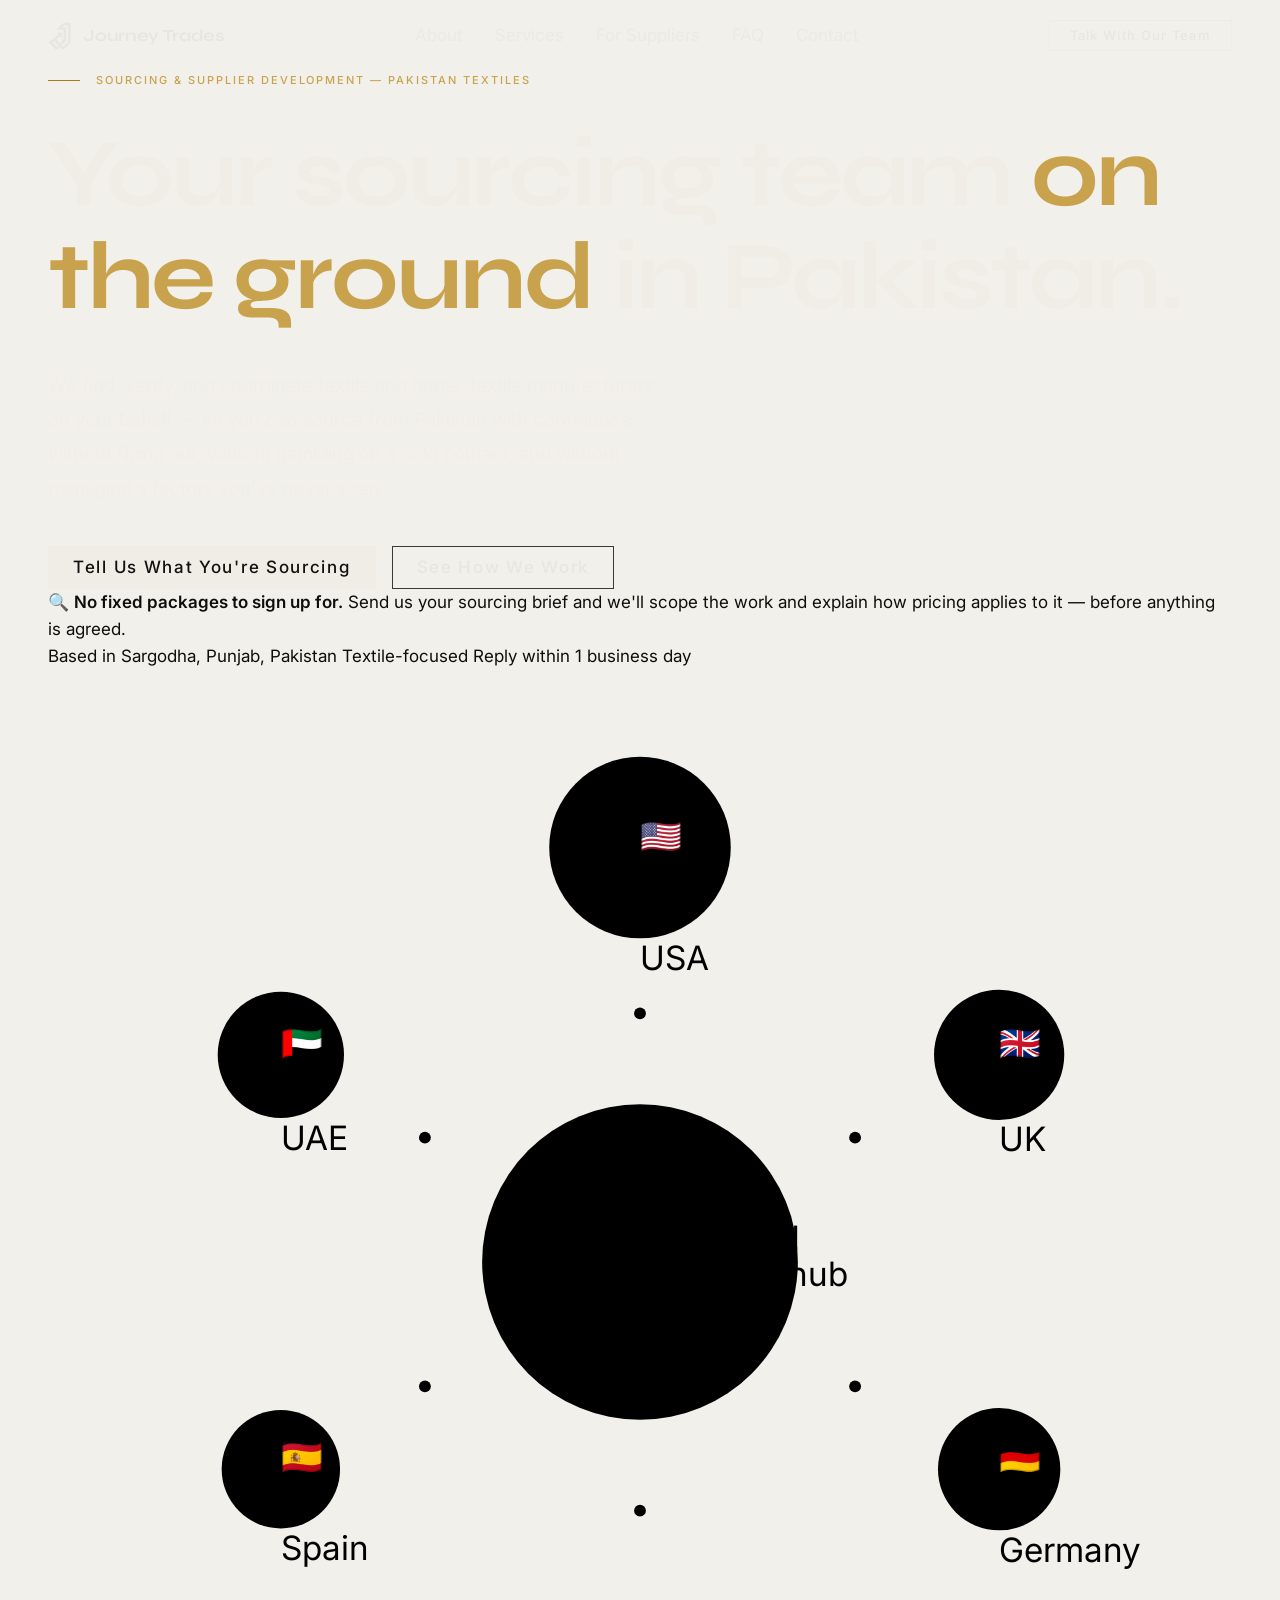
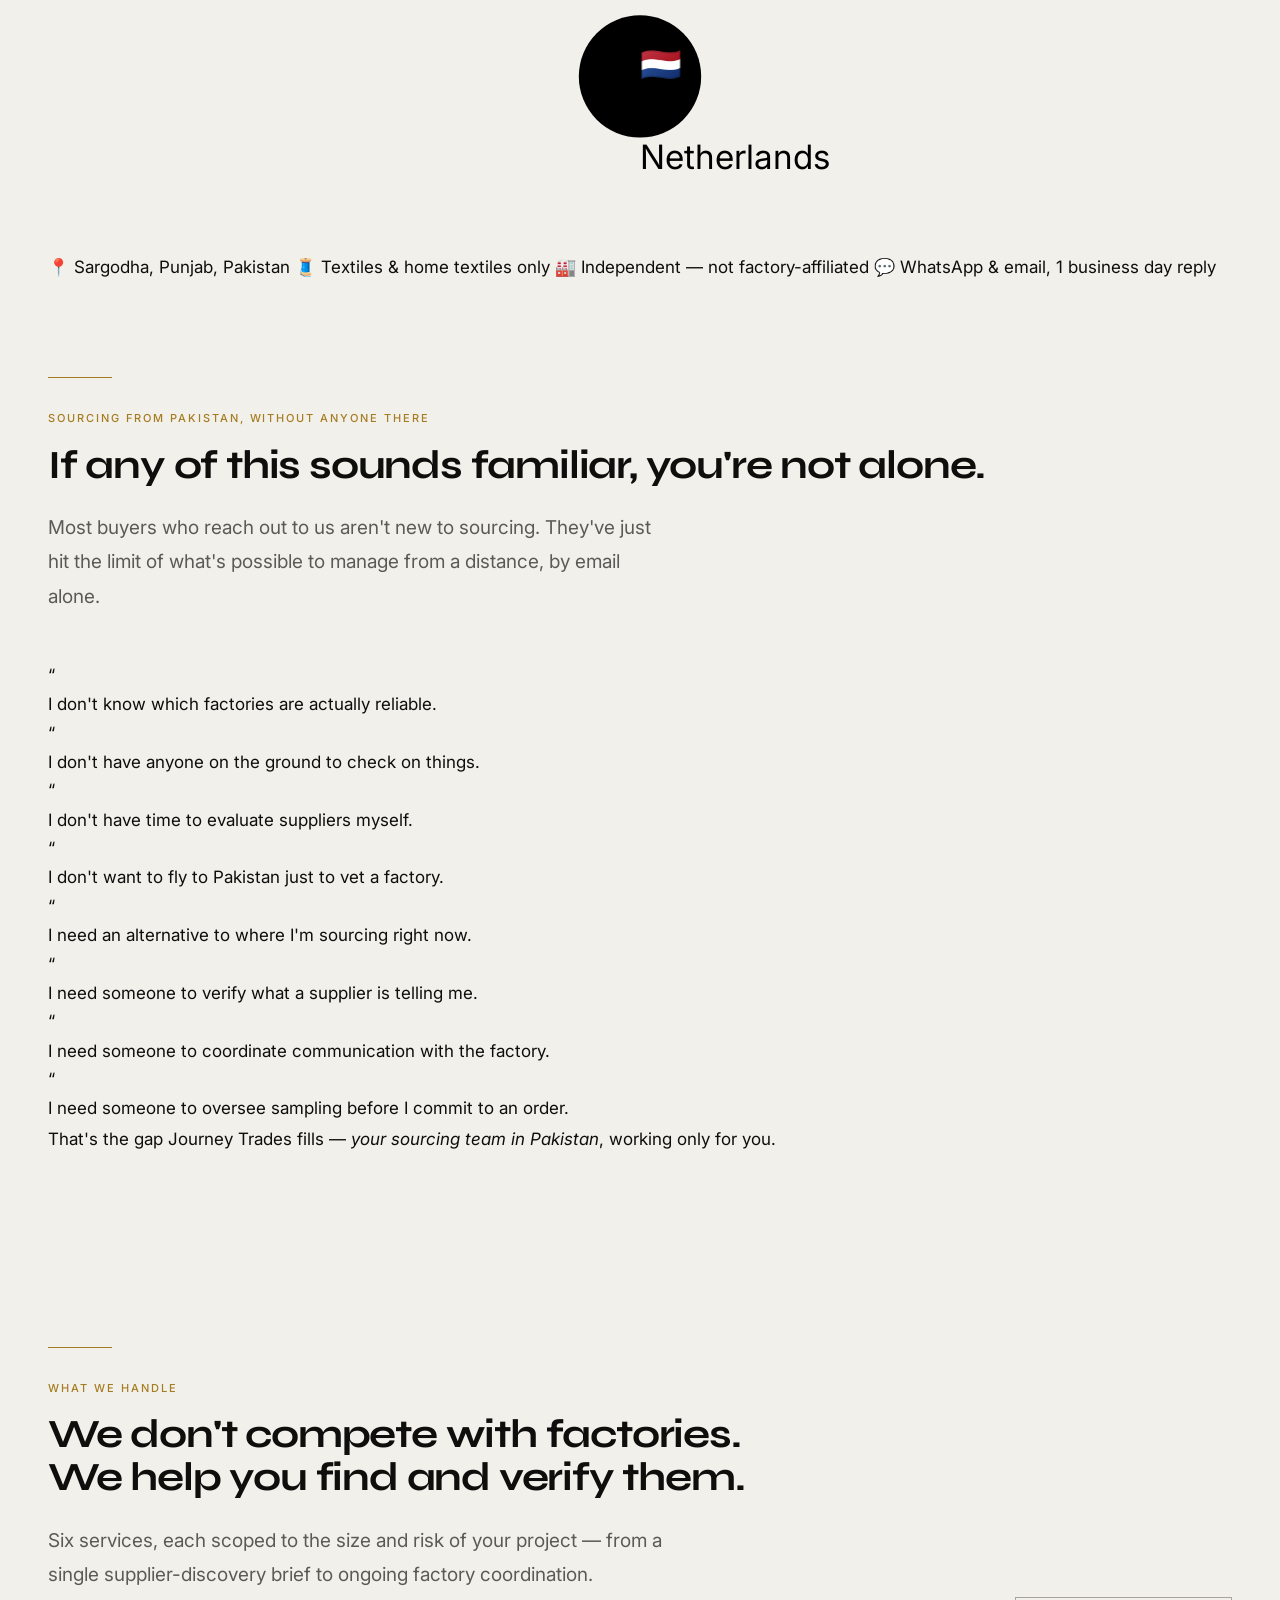
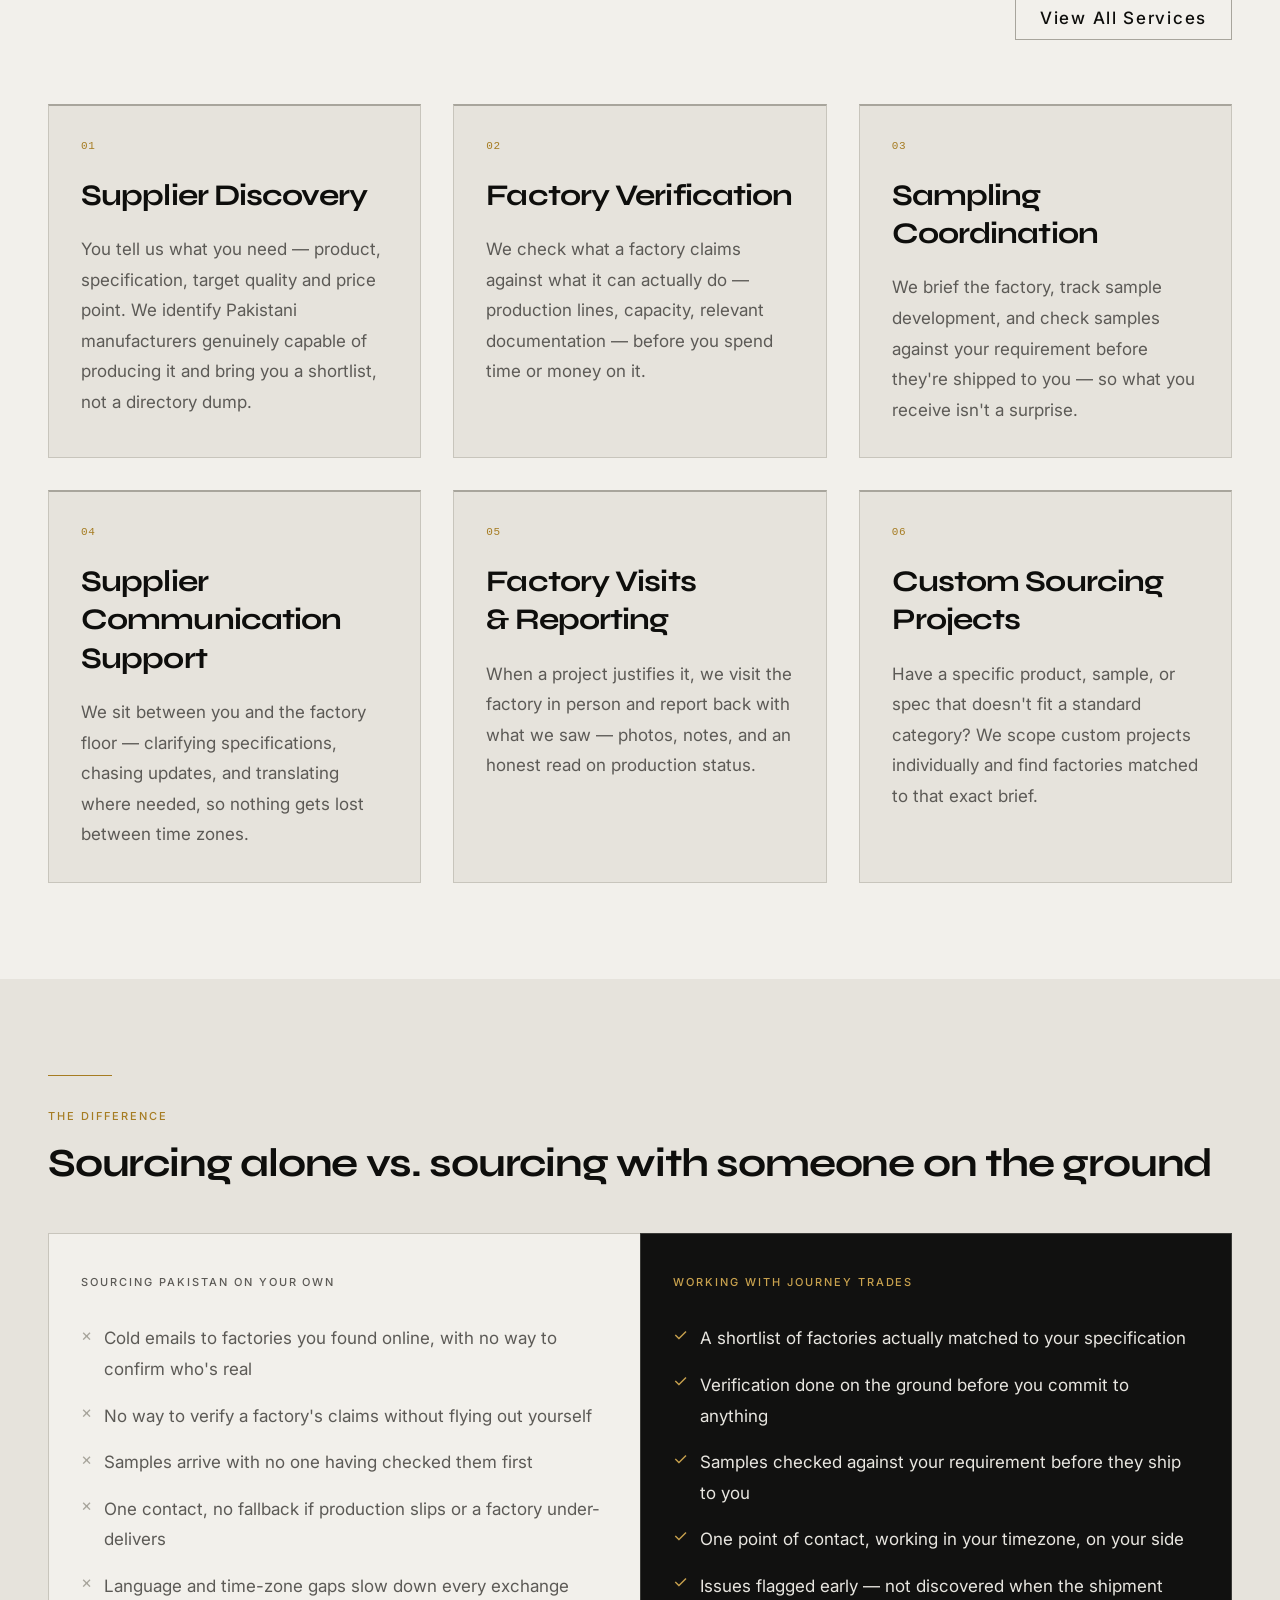
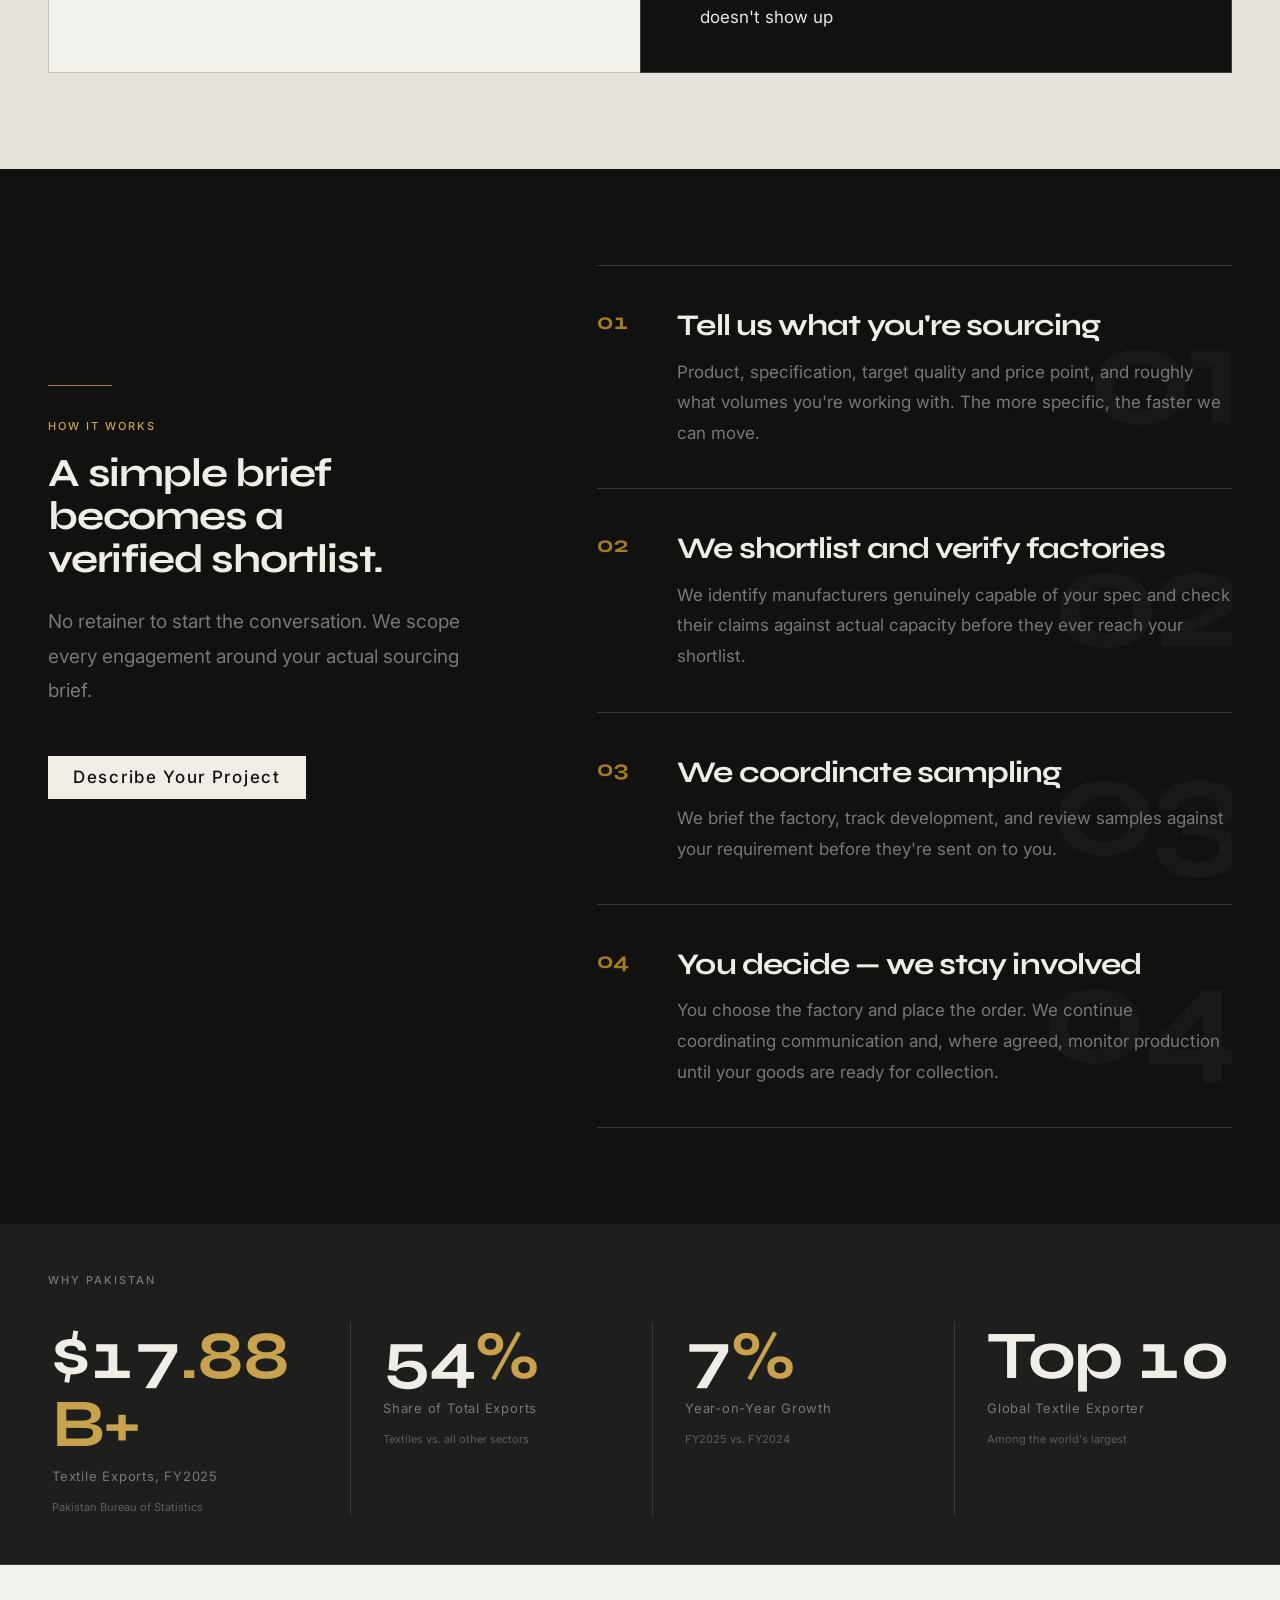
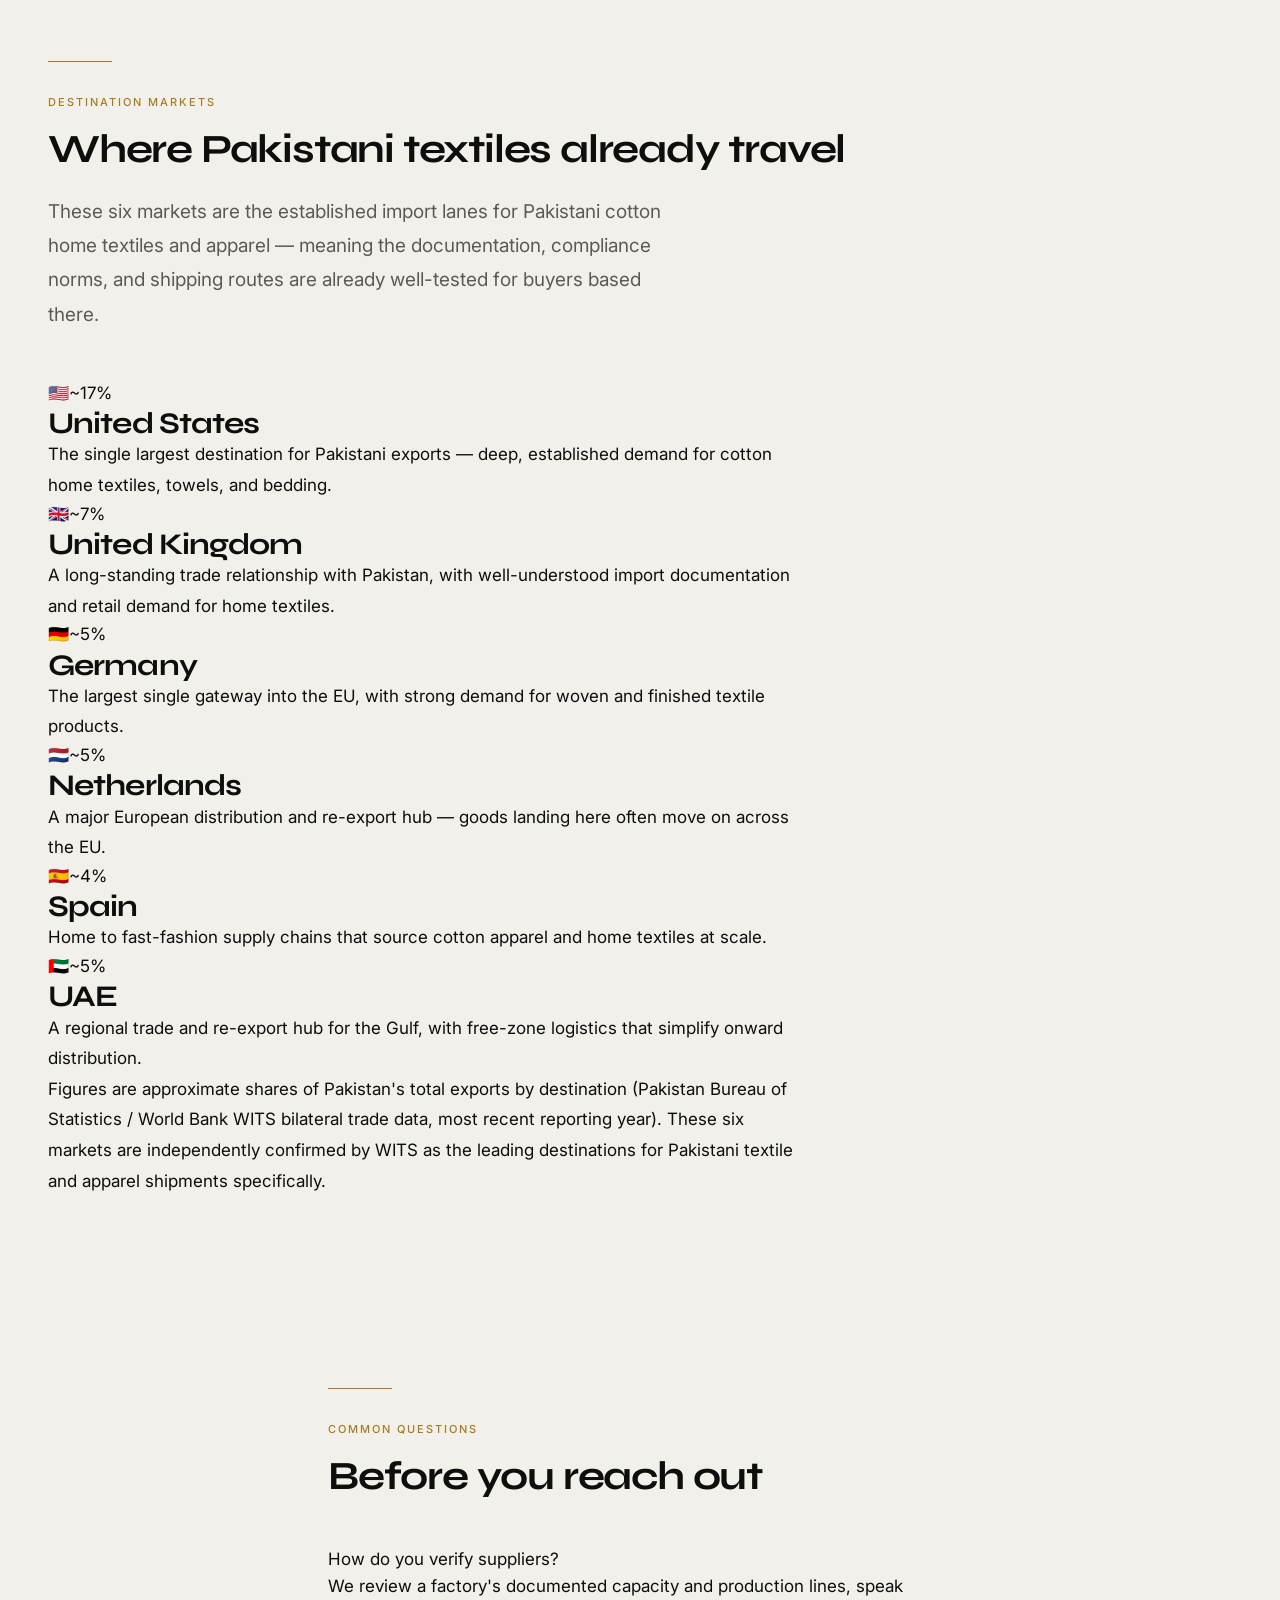
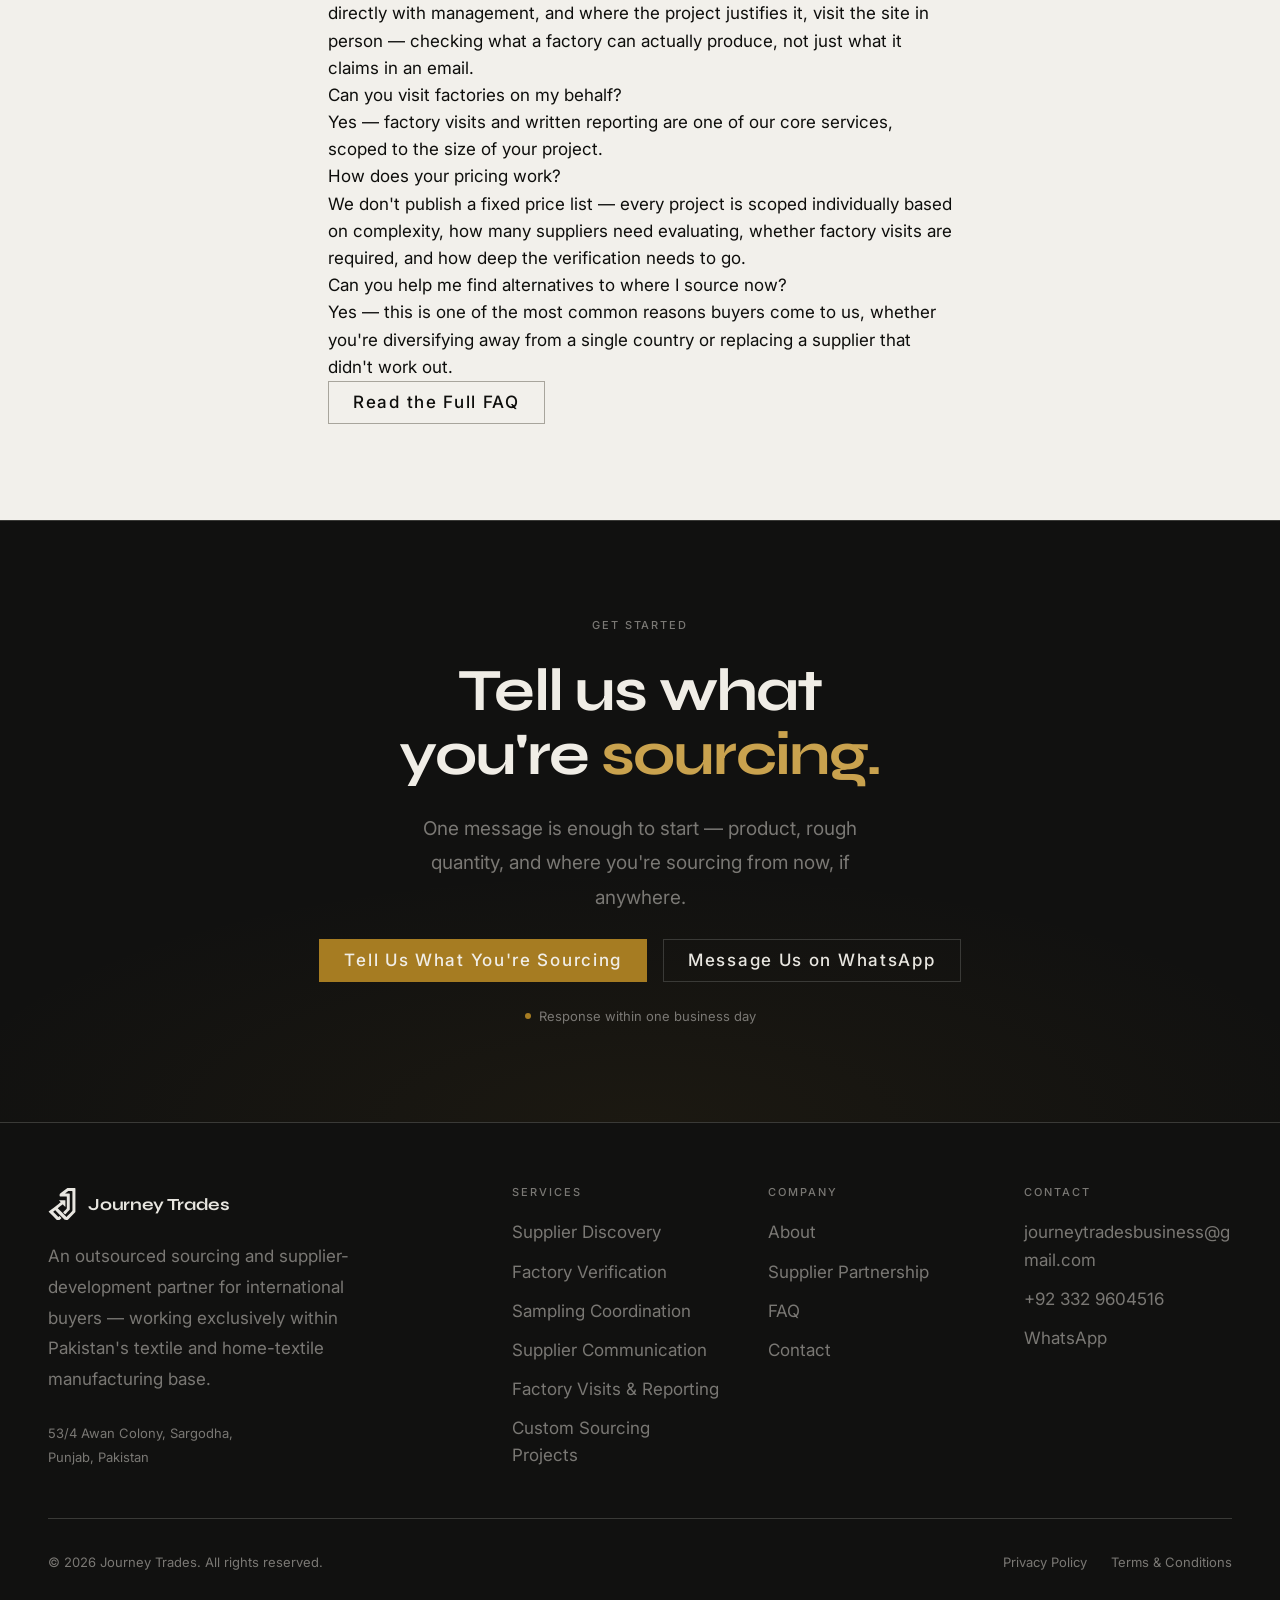
==== commit 77d4fa7c: "Add files via upload" ====
--- a/index.html
+++ b/index.html
@@ -1,792 +1,59 @@
 <!DOCTYPE html>
 <html lang="en" dir="ltr">
-
 <head>
   <meta charset="UTF-8">
   <meta name="viewport" content="width=device-width, initial-scale=1.0">
   <meta http-equiv="X-UA-Compatible" content="IE=edge">
 
-  <title>Journey Trades — International Sourcing & Trade Coordination | UAE · UK · Europe</title>
-  <meta name="description" content="Journey Trades coordinates international procurement, FCL/LCL freight, customs clearance, and supplier oversight for Gulf, UK, and European importers. 14 years. 40+ countries. One accountable partner.">
+  <title>Journey Trades — Sourcing &amp; Supplier Development in Pakistan for Textile Buyers</title>
+  <meta name="description" content="Journey Trades is an outsourced sourcing team based in Pakistan. We find, verify, and coordinate textile and home-textile manufacturers on behalf of international buyers — supplier discovery, factory verification, sampling, and factory visits.">
   <meta name="robots" content="index, follow">
   <meta name="author" content="Journey Trades">
   <link rel="canonical" href="https://journeytrades.com/">
-  <meta name="keywords" content="sourcing agent UAE, import coordination Dubai, sourcing agent Saudi Arabia, trade coordination Gulf, supplier verification Pakistan, Bangladesh sourcing, Turkey sourcing, FCL LCL freight Middle East, customs clearance UAE, procurement management Gulf">
+  <meta name="keywords" content="Pakistan textile sourcing agent, textile supplier verification Pakistan, factory verification Pakistan, towel manufacturer sourcing, home textile sourcing Pakistan, Sargodha textile sourcing, cotton textile supplier Pakistan">
 
   <meta property="og:type"         content="website">
   <meta property="og:url"          content="https://journeytrades.com/">
-  <meta property="og:title"        content="Journey Trades — Sourcing & Trade Coordination for Gulf, UK & European Importers">
-  <meta property="og:description"  content="One accountable partner for supplier sourcing, freight, customs, and compliance — across Asia, Turkey, and the UAE. Serving Gulf, British, and European importers.">
-  <meta property="og:image"        content="https://journeytrades.com/assets/images/og-image.jpg">
-  <meta property="og:image:width"  content="1200">
-  <meta property="og:image:height" content="630">
+  <meta property="og:title"        content="Journey Trades — Sourcing &amp; Supplier Development in Pakistan">
+  <meta property="og:description"  content="Your sourcing team on the ground in Pakistan. We find, verify, and coordinate textile manufacturers for international buyers.">
   <meta property="og:site_name"    content="Journey Trades">
   <meta property="og:locale"       content="en_US">
 
   <meta name="twitter:card"        content="summary_large_image">
-  <meta name="twitter:title"       content="Journey Trades — Sourcing & Trade Coordination">
-  <meta name="twitter:description" content="Supplier sourcing, freight, customs, procurement — one partner, full accountability. Serving UAE, Saudi Arabia, UK, and Europe.">
-  <meta name="twitter:image"       content="https://journeytrades.com/assets/images/og-image.jpg">
-
-  <link rel="icon"             href="/assets/favicon/favicon.ico" sizes="any">
-  <link rel="icon"             href="/assets/favicon/favicon-32x32.png" type="image/png" sizes="32x32">
-  <link rel="icon"             href="/assets/favicon/favicon-16x16.png" type="image/png" sizes="16x16">
+  <meta name="twitter:title"       content="Journey Trades — Sourcing &amp; Supplier Development in Pakistan">
+  <meta name="twitter:description" content="We find, verify, and coordinate Pakistani textile manufacturers on behalf of international buyers.">
+
+  <link rel="icon" href="/assets/favicon/favicon.svg" type="image/svg+xml">
+  <link rel="icon" href="/assets/favicon/favicon.ico" sizes="any">
+  <link rel="icon" href="/assets/favicon/favicon-96x96.png" type="image/png" sizes="96x96">
   <link rel="apple-touch-icon" href="/assets/favicon/apple-touch-icon.png">
-  <link rel="manifest"         href="/site.webmanifest">
-  <meta name="theme-color"             content="#111110">
-  <meta name="msapplication-TileColor" content="#111110">
+  <link rel="manifest" href="/site.webmanifest">
+  <meta name="theme-color" content="#111110">
 
   <link rel="preconnect" href="https://fonts.googleapis.com">
   <link rel="preconnect" href="https://fonts.gstatic.com" crossorigin>
-  <link rel="stylesheet"  href="/css/style.css">
+  <link rel="stylesheet" href="/css/style.css">
+  <link rel="stylesheet" href="/css/components.css">
   <link href="https://fonts.googleapis.com/css2?family=Syne:wght@600;700&family=Inter:wght@400;500;600&family=JetBrains+Mono:wght@400&display=swap" rel="stylesheet">
-
-  <link rel="preload" as="image" href="/assets/images/hero/hero-desktop.webp" media="(min-width: 768px)">
-  <link rel="preload" as="image" href="/assets/images/hero/hero-mobile.webp"  media="(max-width: 767px)">
-
-  <style>
-    /* ═══════════════════════════════════════════════════════
-       REWRITE-LAYER — New components added for trust & conversion
-       Depends on: /css/style.css tokens (palette, spacing, type)
-    ═══════════════════════════════════════════════════════ */
-
-    /* ── Announce bar ── */
-    .announce-bar {
-      position: fixed;
-      top: 0; left: 0; right: 0;
-      z-index: calc(var(--z-nav) + 1);
-      background-color: var(--color-surface-dark);
-      border-bottom: 1px solid var(--color-border-dark-strong);
-      height: 2.25rem;
-      display: flex; align-items: center;
-    }
-    .announce-bar__inner {
-      display: flex; align-items: center;
-      justify-content: space-between;
-      gap: var(--space-16);
-      width: 100%;
-    }
-    .announce-bar__left {
-      display: flex; align-items: center; gap: var(--space-20);
-      flex-wrap: wrap;
-    }
-    .announce-bar__item {
-      display: flex; align-items: center; gap: var(--space-8);
-      font-size: var(--text-label);
-      color: var(--color-text-muted-on-dark);
-      text-decoration: none;
-      letter-spacing: var(--tracking-wide);
-      transition: color var(--duration-fast) var(--ease-default);
-      white-space: nowrap;
-    }
-    .announce-bar__item:hover { color: var(--color-text-on-dark); }
-    .announce-bar__item--highlight {
-      color: var(--color-accent-brass-light);
-    }
-    .announce-bar__item--highlight:hover {
-      color: var(--color-text-on-dark-strong);
-    }
-    .announce-bar__dot {
-      width: 5px; height: 5px; border-radius: 50%;
-      background-color: var(--color-accent-brass);
-      flex-shrink: 0;
-      animation: pulse-dot 2.5s cubic-bezier(0.4,0,0.6,1) infinite;
-    }
-    .announce-bar__right {
-      font-size: var(--text-label);
-      color: rgba(122,120,116,0.6);
-      letter-spacing: var(--tracking-wide);
-      white-space: nowrap;
-    }
-    @media (max-width: 767px) {
-      .announce-bar__right { display: none; }
-      .announce-bar__left { gap: var(--space-16); }
-    }
-
-    /* Push nav and hero down by announce bar height */
-    .nav  { top: 2.25rem; }
-    main  { padding-top: calc(var(--nav-height) + 2.25rem); }
-    .nav__mobile { top: calc(var(--nav-height) + 2.25rem); }
-    .hero { margin-top: calc(-1 * (var(--nav-height) + 2.25rem)); }
-
-    /* ── Trust strip ── */
-    .trust-strip {
-      background-color: var(--color-bg-alt);
-      border-bottom: var(--border-default);
-      padding-block: var(--space-24);
-    }
-    .trust-strip__inner {
-      display: flex; align-items: center;
-      justify-content: space-between;
-      gap: var(--space-32); flex-wrap: wrap;
-    }
-    .trust-strip__label {
-      font-size: var(--text-label);
-      font-weight: 500;
-      letter-spacing: var(--tracking-widest);
-      text-transform: uppercase;
-      color: var(--color-text-secondary);
-      flex-shrink: 0;
-    }
-    .trust-strip__items {
-      display: flex; align-items: center;
-      gap: var(--space-32); flex-wrap: wrap; flex: 1;
-    }
-    .trust-strip__item {
-      display: flex; flex-direction: column; gap: 2px;
-    }
-    .trust-strip__item-value {
-      font-family: var(--font-display);
-      font-size: var(--text-caption);
-      font-weight: 700;
-      color: var(--color-text-primary);
-      letter-spacing: var(--tracking-tight);
-    }
-    .trust-strip__item-label {
-      font-size: var(--text-label);
-      color: var(--color-text-secondary);
-      letter-spacing: var(--tracking-wide);
-    }
-    .trust-strip__divider {
-      width: 1px; height: 2rem;
-      background-color: var(--color-border);
-      flex-shrink: 0;
-    }
-    @media (max-width: 767px) {
-      .trust-strip__inner { justify-content: flex-start; }
-      .trust-strip__label { width: 100%; }
-      .trust-strip__divider { display: none; }
-      .trust-strip__items { gap: var(--space-24); }
-    }
-
-    /* ── Hero trust badges ── */
-    .hero__trust {
-      display: flex; align-items: center;
-      flex-wrap: wrap; gap: var(--space-20);
-      margin-top: var(--space-32);
-    }
-    .hero__trust-badge {
-      display: flex; align-items: center; gap: var(--space-8);
-      font-size: var(--text-label);
-      color: rgba(240,237,230,0.5);
-      letter-spacing: var(--tracking-wide);
-    }
-    .hero__trust-badge-dot {
-      width: 5px; height: 5px; border-radius: 50%;
-      background-color: var(--color-accent-brass);
-      flex-shrink: 0;
-    }
-
-    /* ── Markets served strip ── */
-    .markets-strip {
-      background-color: var(--color-surface-mid);
-      padding-block: var(--space-16);
-      border-top: 1px solid var(--color-border-dark-strong);
-      overflow: hidden;
-    }
-    .markets-strip__inner {
-      display: flex; align-items: center;
-      gap: var(--space-48); justify-content: center;
-      flex-wrap: wrap;
-    }
-    .markets-strip__item {
-      display: flex; align-items: center; gap: var(--space-8);
-      font-size: var(--text-label);
-      letter-spacing: var(--tracking-widest);
-      text-transform: uppercase;
-      color: var(--color-text-muted-on-dark);
-    }
-    .markets-strip__flag { font-size: 1rem; line-height: 1; }
-
-    /* ── Case studies (replaces basic table) ── */
-    .case-studies { background-color: var(--color-surface-dark); overflow: hidden; }
-    .case-studies h2 { color: var(--color-text-on-dark-strong); }
-    .case-studies .section-label { color: var(--color-accent-brass-light); }
-    .case-studies .heading-block__sub { color: var(--color-text-muted-on-dark); }
-
-    .case-grid {
-      display: grid;
-      grid-template-columns: 1fr;
-      gap: var(--space-2, 2px);
-      margin-top: var(--space-48);
-      border: 1px solid var(--color-border-dark-strong);
-    }
-    @media (min-width: 768px) {
-      .case-grid { grid-template-columns: repeat(2, 1fr); }
-    }
-    @media (min-width: 1200px) {
-      .case-grid { grid-template-columns: repeat(3, 1fr); }
-    }
-
-    .case-card {
-      background-color: var(--color-surface-mid);
-      padding: var(--space-32);
-      border: 1px solid var(--color-border-dark-strong);
-      display: flex; flex-direction: column; gap: var(--space-20);
-      transition: background-color var(--duration-base) var(--ease-default);
-    }
-    .case-card:hover {
-      background-color: rgba(240,237,230,0.03);
-    }
-
-    .case-card__header {
-      display: flex; align-items: flex-start;
-      justify-content: space-between; gap: var(--space-12);
-    }
-    .case-card__corridor {
-      font-family: var(--font-display);
-      font-size: var(--text-body-lg);
-      font-weight: 700;
-      color: var(--color-text-on-dark-strong);
-      letter-spacing: var(--tracking-tightest);
-      line-height: var(--lh-snug);
-    }
-    .case-card__type {
-      font-family: var(--font-mono);
-      font-size: var(--text-label);
-      color: var(--color-text-muted-on-dark);
-      letter-spacing: var(--tracking-wide);
-      flex-shrink: 0;
-      padding-top: 3px;
-    }
-    .case-card__commodity {
-      font-size: var(--text-caption);
-      color: var(--color-text-muted-on-dark);
-      letter-spacing: var(--tracking-wide);
-      text-transform: uppercase;
-    }
-    .case-card__body {
-      font-size: var(--text-body);
-      color: var(--color-text-on-dark);
-      line-height: var(--lh-relaxed);
-      flex: 1;
-    }
-    .case-card__outcome {
-      display: flex; align-items: flex-start; gap: var(--space-8);
-      padding-top: var(--space-20);
-      border-top: 1px solid var(--color-border-dark);
-    }
-    .case-card__outcome-arrow {
-      color: var(--color-accent-brass-light);
-      flex-shrink: 0; font-size: var(--text-body);
-      margin-top: 2px;
-    }
-    .case-card__outcome-text {
-      font-size: var(--text-body);
-      color: var(--color-accent-brass-light);
-      line-height: var(--lh-relaxed);
-    }
-
-    /* ── Who we serve ── */
-    .who-serve { background-color: var(--color-bg-alt); }
-    .market-cards {
-      display: grid;
-      grid-template-columns: 1fr;
-      gap: var(--space-24);
-      margin-top: var(--space-48);
-    }
-    @media (min-width: 768px) {
-      .market-cards { grid-template-columns: repeat(2, 1fr); }
-    }
-    @media (min-width: 1200px) {
-      .market-cards { grid-template-columns: repeat(4, 1fr); }
-    }
-
-    .market-card {
-      background-color: var(--color-bg-primary);
-      border: var(--border-default);
-      border-top: 2px solid var(--color-border-strong);
-      padding: var(--space-32);
-      display: flex; flex-direction: column; gap: var(--space-16);
-      transition: border-top-color var(--duration-base) var(--ease-default);
-    }
-    .market-card:hover { border-top-color: var(--color-accent-brass); }
-
-    .market-card__flag {
-      font-size: 1.75rem; line-height: 1;
-    }
-    .market-card__region {
-      font-family: var(--font-display);
-      font-size: var(--text-sub);
-      font-weight: 700;
-      color: var(--color-text-primary);
-      letter-spacing: var(--tracking-tightest);
-      line-height: var(--lh-snug);
-    }
-    .market-card__detail {
-      font-size: var(--text-body);
-      color: var(--color-text-secondary);
-      line-height: var(--lh-relaxed);
-      flex: 1;
-    }
-    .market-card__corridors {
-      display: flex; flex-direction: column; gap: var(--space-8);
-      padding-top: var(--space-16);
-      border-top: var(--border-default);
-    }
-    .market-card__corridor-item {
-      display: flex; align-items: center; gap: var(--space-8);
-      font-family: var(--font-mono);
-      font-size: var(--text-label);
-      color: var(--color-accent-brass);
-      letter-spacing: var(--tracking-wide);
-    }
-    .market-card__corridor-item::before {
-      content: '→';
-      color: var(--color-accent-brass);
-    }
-
-    /* ── Social proof / testimonials ── */
-    .social-proof { background-color: var(--color-bg-primary); }
-    .testimonial-grid {
-      display: grid;
-      grid-template-columns: 1fr;
-      gap: var(--space-24);
-      margin-top: var(--space-48);
-    }
-    @media (min-width: 768px) {
-      .testimonial-grid { grid-template-columns: repeat(2, 1fr); }
-    }
-    @media (min-width: 1200px) {
-      .testimonial-grid { grid-template-columns: repeat(3, 1fr); }
-    }
-
-    .testimonial-card {
-      background-color: var(--color-bg-alt);
-      border: var(--border-default);
-      padding: var(--space-32);
-      display: flex; flex-direction: column; gap: var(--space-20);
-    }
-    .testimonial-card__mark {
-      font-family: var(--font-display);
-      font-size: 2rem;
-      color: var(--color-accent-brass);
-      line-height: 1;
-    }
-    .testimonial-card__quote {
-      font-size: var(--text-body-lg);
-      line-height: var(--lh-relaxed);
-      color: var(--color-text-primary);
-      flex: 1;
-    }
-    .testimonial-card__attribution {
-      padding-top: var(--space-20);
-      border-top: var(--border-default);
-      display: flex; flex-direction: column; gap: var(--space-4);
-    }
-    .testimonial-card__role {
-      font-size: var(--text-body);
-      font-weight: 600;
-      color: var(--color-text-primary);
-    }
-    .testimonial-card__context {
-      font-size: var(--text-caption);
-      color: var(--color-text-secondary);
-      letter-spacing: var(--tracking-wide);
-    }
-
-    /* ── FAQ ── */
-    .faq { background-color: var(--color-bg-alt); }
-    .faq-grid {
-      display: grid;
-      grid-template-columns: 1fr;
-      gap: 0;
-      margin-top: var(--space-48);
-      border-top: var(--border-default);
-    }
-    @media (min-width: 1024px) {
-      .faq-grid { grid-template-columns: repeat(2, 1fr); }
-      .faq-item:nth-child(odd)  { border-right: var(--border-default); }
-    }
-
-    .faq-item {
-      padding: var(--space-32) 0;
-      border-bottom: var(--border-default);
-    }
-    @media (min-width: 1024px) {
-      .faq-item:nth-child(odd)  { padding-right: var(--space-48); }
-      .faq-item:nth-child(even) { padding-left:  var(--space-48); }
-    }
-    .faq-item__q {
-      font-family: var(--font-display);
-      font-size: var(--text-body-lg);
-      font-weight: 700;
-      color: var(--color-text-primary);
-      letter-spacing: var(--tracking-tightest);
-      margin-bottom: var(--space-16);
-      line-height: var(--lh-snug);
-    }
-    .faq-item__a {
-      font-size: var(--text-body);
-      color: var(--color-text-secondary);
-      line-height: var(--lh-relaxed);
-    }
-    .faq-item__a strong {
-      color: var(--color-text-primary);
-    }
-
-    /* ── Contact hub ── */
-    .contact-hub { background-color: var(--color-surface-dark); overflow: hidden; position: relative; }
-    .contact-hub::before {
-      content: '';
-      position: absolute; inset: 0;
-      background: radial-gradient(
-        ellipse 80% 60% at 50% 100%,
-        rgba(166,124,34,0.07) 0%, transparent 70%
-      );
-      pointer-events: none;
-    }
-
-    .contact-hub__layout {
-      display: grid; gap: var(--space-64);
-      position: relative;
-    }
-    @media (min-width: 1024px) {
-      .contact-hub__layout { grid-template-columns: 5fr 7fr; gap: var(--space-96); align-items: start; }
-    }
-
-    .contact-hub__intro {
-      display: flex; flex-direction: column; gap: var(--space-32);
-    }
-    .contact-hub__channels {
-      display: flex; flex-direction: column; gap: var(--space-16);
-      margin-top: var(--space-8);
-    }
-    .contact-channel {
-      display: flex; align-items: center; gap: var(--space-16);
-      padding: var(--space-16) var(--space-20);
-      border: 1px solid var(--color-border-dark-strong);
-      text-decoration: none;
-      transition:
-        border-color var(--duration-fast) var(--ease-default),
-        background-color var(--duration-fast) var(--ease-default);
-    }
-    .contact-channel:hover {
-      border-color: var(--color-accent-brass);
-      background-color: rgba(166,124,34,0.06);
-    }
-    .contact-channel__icon {
-      width: 2rem; height: 2rem; flex-shrink: 0;
-      display: flex; align-items: center; justify-content: center;
-      font-size: 1.125rem; line-height: 1;
-    }
-    .contact-channel__body { display: flex; flex-direction: column; gap: 2px; flex: 1; }
-    .contact-channel__label {
-      font-size: var(--text-label);
-      font-weight: 500;
-      letter-spacing: var(--tracking-widest);
-      text-transform: uppercase;
-      color: var(--color-text-muted-on-dark);
-    }
-    .contact-channel__value {
-      font-family: var(--font-display);
-      font-size: var(--text-body-lg);
-      font-weight: 600;
-      color: var(--color-text-on-dark);
-      letter-spacing: var(--tracking-tight);
-    }
-    .contact-channel__arrow {
-      color: var(--color-accent-brass);
-      font-size: var(--text-body);
-    }
-
-    /* Contact form */
-    .contact-form {
-      background-color: var(--color-bg-primary);
-      padding: var(--space-40);
-    }
-    @media (max-width: 767px) {
-      .contact-form { padding: var(--space-24); }
-    }
-    .contact-form__title {
-      font-family: var(--font-display);
-      font-size: var(--text-h3);
-      font-weight: 700;
-      color: var(--color-text-primary);
-      letter-spacing: var(--tracking-tightest);
-      margin-bottom: var(--space-8);
-    }
-    .contact-form__sub {
-      font-size: var(--text-body);
-      color: var(--color-text-secondary);
-      line-height: var(--lh-relaxed);
-      margin-bottom: var(--space-32);
-    }
-    .form-row {
-      display: grid; grid-template-columns: 1fr; gap: var(--space-16);
-      margin-bottom: var(--space-16);
-    }
-    @media (min-width: 640px) {
-      .form-row--2 { grid-template-columns: repeat(2, 1fr); }
-    }
-    .form-field {
-      display: flex; flex-direction: column; gap: var(--space-8);
-    }
-    .form-label {
-      font-size: var(--text-label);
-      font-weight: 500;
-      letter-spacing: var(--tracking-widest);
-      text-transform: uppercase;
-      color: var(--color-text-secondary);
-    }
-    .form-input,
-    .form-select,
-    .form-textarea {
-      width: 100%;
-      padding: var(--space-12) var(--space-16);
-      background-color: var(--color-bg-alt);
-      border: var(--border-strong);
-      color: var(--color-text-primary);
-      font-family: var(--font-body);
-      font-size: var(--text-body);
-      line-height: var(--lh-normal);
-      transition: border-color var(--duration-fast) var(--ease-default);
-      -webkit-appearance: none;
-      appearance: none;
-    }
-    .form-input:focus,
-    .form-select:focus,
-    .form-textarea:focus {
-      outline: none;
-      border-color: var(--color-accent-brass);
-    }
-    .form-textarea { resize: vertical; min-height: 7rem; }
-    .form-select {
-      background-image: url("data:image/svg+xml,%3Csvg xmlns='http://www.w3.org/2000/svg' width='12' height='7' viewBox='0 0 12 7'%3E%3Cpath d='M1 1l5 5 5-5' stroke='%23A8A59C' stroke-width='1.5' fill='none' stroke-linecap='round'/%3E%3C/svg%3E");
-      background-repeat: no-repeat;
-      background-position: right var(--space-16) center;
-      padding-right: var(--space-40);
-      cursor: pointer;
-    }
-    .form-submit {
-      width: 100%;
-      margin-top: var(--space-8);
-    }
-    .form-note {
-      font-size: var(--text-caption);
-      color: var(--color-text-secondary);
-      text-align: center;
-      margin-top: var(--space-12);
-      line-height: var(--lh-relaxed);
-    }
-    .form-response-time {
-      display: flex; align-items: center; gap: var(--space-8);
-      justify-content: center;
-      font-size: var(--text-caption);
-      color: var(--color-text-secondary);
-      margin-top: var(--space-16);
-    }
-    .form-response-time__dot {
-      width: 6px; height: 6px; border-radius: 50%;
-      background-color: var(--color-accent-brass);
-      flex-shrink: 0;
-      animation: pulse-dot 2.5s cubic-bezier(0.4,0,0.6,1) infinite;
-    }
-
-    /* ── Operations team ── */
-    .ops-team { background-color: var(--color-bg-primary); }
-    .ops-team h2 { color: var(--color-text-primary); }
-    .team-grid {
-      display: grid;
-      grid-template-columns: 1fr;
-      gap: var(--space-24);
-      margin-top: var(--space-48);
-    }
-    @media (min-width: 640px)  { .team-grid { grid-template-columns: repeat(2, 1fr); } }
-    @media (min-width: 1024px) { .team-grid { grid-template-columns: repeat(4, 1fr); } }
-
-    .team-card {
-      border: var(--border-default);
-      border-top: 2px solid var(--color-border-strong);
-      padding: var(--space-24);
-      display: flex; flex-direction: column; gap: var(--space-16);
-      transition: border-top-color var(--duration-base) var(--ease-default);
-    }
-    .team-card:hover { border-top-color: var(--color-accent-brass); }
-    .team-card__avatar {
-      width: 3rem; height: 3rem; border-radius: 50%;
-      background-color: var(--color-bg-alt);
-      border: var(--border-strong);
-      display: flex; align-items: center; justify-content: center;
-      font-family: var(--font-display);
-      font-size: var(--text-body-lg);
-      font-weight: 700;
-      color: var(--color-accent-brass);
-      flex-shrink: 0;
-    }
-    .team-card__role {
-      font-family: var(--font-display);
-      font-size: var(--text-body-lg);
-      font-weight: 700;
-      color: var(--color-text-primary);
-      letter-spacing: var(--tracking-tightest);
-      line-height: var(--lh-snug);
-    }
-    .team-card__region {
-      font-size: var(--text-label);
-      font-weight: 500;
-      letter-spacing: var(--tracking-widest);
-      text-transform: uppercase;
-      color: var(--color-accent-brass);
-    }
-    .team-card__bio {
-      font-size: var(--text-body);
-      color: var(--color-text-secondary);
-      line-height: var(--lh-relaxed);
-      flex: 1;
-    }
-    .team-card__langs {
-      display: flex; flex-wrap: wrap; gap: var(--space-8);
-      padding-top: var(--space-16);
-      border-top: var(--border-default);
-    }
-    .team-card__lang {
-      font-family: var(--font-mono);
-      font-size: var(--text-label);
-      color: var(--color-text-secondary);
-      letter-spacing: var(--tracking-wide);
-      background-color: var(--color-bg-alt);
-      padding: 2px var(--space-8);
-    }
-
-    /* ── Minimal tweaks to existing sections ── */
-    .stat-card__note {
-      font-size: var(--text-label);
-      color: rgba(122,120,116,0.55);
-      letter-spacing: var(--tracking-normal);
-      line-height: var(--lh-normal);
-      margin-top: var(--space-4);
-      max-width: none;
-    }
-
-    /* Partner ecosystem callout */
-    .service-card__partners {
-      display: flex; align-items: center; gap: var(--space-8);
-      padding-top: var(--space-16);
-      border-top: var(--border-default);
-    }
-    .service-card__partners-label {
-      font-size: var(--text-label);
-      color: var(--color-text-secondary);
-      letter-spacing: var(--tracking-wider);
-      text-transform: uppercase;
-      flex-shrink: 0;
-    }
-    .service-card__partner-tags {
-      display: flex; gap: var(--space-8); flex-wrap: wrap;
-    }
-    .service-card__partner-tag {
-      font-family: var(--font-mono);
-      font-size: var(--text-label);
-      color: var(--color-accent-brass);
-      letter-spacing: var(--tracking-wide);
-    }
-
-    /* Process sample download */
-    .process-step__download {
-      display: inline-flex; align-items: center; gap: var(--space-8);
-      margin-top: var(--space-16);
-      font-size: var(--text-label);
-      color: var(--color-accent-brass-light);
-      letter-spacing: var(--tracking-wide);
-      text-decoration: underline;
-      text-underline-offset: 3px;
-      text-decoration-color: rgba(201,162,78,0.35);
-      transition: color var(--duration-fast) var(--ease-default);
-      cursor: pointer;
-    }
-    .process-step__download:hover { color: var(--color-text-on-dark-strong); }
-
-    /* Risk reduction badge in hero */
-    .hero__risk-note {
-      display: flex; align-items: flex-start; gap: var(--space-12);
-      margin-top: var(--space-20);
-      padding: var(--space-16) var(--space-20);
-      border: 1px solid rgba(166,124,34,0.25);
-      background: rgba(166,124,34,0.06);
-      max-width: 34rem;
-    }
-    .hero__risk-icon {
-      color: var(--color-accent-brass-light);
-      flex-shrink: 0; font-size: 1rem; margin-top: 1px;
-    }
-    .hero__risk-text {
-      font-size: var(--text-caption);
-      color: rgba(240,237,230,0.65);
-      line-height: var(--lh-relaxed);
-    }
-    .hero__risk-text strong { color: var(--color-accent-brass-light); font-weight: 500; }
-
-    @media (prefers-reduced-motion: reduce) {
-      .announce-bar__dot,
-      .form-response-time__dot { animation: none; }
-    }
-  </style>
 
   <script type="application/ld+json">
   {
     "@context": "https://schema.org",
     "@type": "Organization",
     "name": "Journey Trades",
-    "url": "https://journeytrades.com",
-    "logo": "https://journeytrades.com/assets/favicon/icon-512.png",
-    "telephone": "[YOUR-PHONE]",
-    "email": "contact@journeytrades.com",
-    "description": "International sourcing and trade coordination for Gulf, UK, and European importers. Supplier verification, FCL/LCL freight, customs clearance, and procurement management across Asia, Middle East, Turkey, and Eastern Europe.",
+    "url": "https://journeytrades.com/",
+    "description": "Outsourced sourcing and supplier-development partner connecting international buyers with verified textile manufacturers in Pakistan.",
     "address": {
       "@type": "PostalAddress",
-      "addressLocality": "[YOUR CITY]",
-      "addressCountry": "[YOUR COUNTRY]"
+      "streetAddress": "53/4 Awan Colony",
+      "addressLocality": "Sargodha",
+      "addressRegion": "Punjab",
+      "addressCountry": "PK"
     },
-    "contactPoint": {
-      "@type": "ContactPoint",
-      "contactType": "Business Inquiries",
-      "email": "contact@journeytrades.com",
-      "availableLanguage": ["English", "Arabic"]
-    },
-    "areaServed": ["UAE","Saudi Arabia","United Kingdom","Germany","Netherlands","United States","Canada"],
-    "serviceType": ["International Sourcing","Trade Coordination","Freight Management","Supplier Verification","Customs Clearance","Procurement Management"]
-  }
-  </script>
-
-  <script type="application/ld+json">
-  {
-    "@context": "https://schema.org",
-    "@type": "FAQPage",
-    "mainEntity": [
-      {
-        "@type": "Question",
-        "name": "What is the minimum shipment value Journey Trades works with?",
-        "acceptedAnswer": {
-          "@type": "Answer",
-          "text": "We typically work with importers on shipments valued at USD 25,000 and above. For first engagements, we start with a structured intake and supplier shortlist before any commercial commitment is required."
-        }
-      },
-      {
-        "@type": "Question",
-        "name": "Do you have operations in the UAE and Gulf region?",
-        "acceptedAnswer": {
-          "@type": "Answer",
-          "text": "Yes. We maintain active logistics and supplier relationships across the Gulf, with specific experience in UAE free zone operations, Saudi Arabian import clearance, and South Asia–Gulf trade corridors."
-        }
-      },
-      {
-        "@type": "Question",
-        "name": "How does Journey Trades handle disputes with suppliers?",
-        "acceptedAnswer": {
-          "@type": "Answer",
-          "text": "Every engagement includes a defined escalation and resolution path documented at the outset. We maintain records of all supplier commitments, production milestones, and inspection results. In the event of a dispute, we manage resolution directly with the supplier on your behalf."
-        }
-      },
-      {
-        "@type": "Question",
-        "name": "What freight carriers and forwarders does Journey Trades work with?",
-        "acceptedAnswer": {
-          "@type": "Answer",
-          "text": "We coordinate through established freight forwarders across primary corridors, selecting carriers based on route, timeline, and cargo type. We do not restrict to a single carrier, which allows us to book to your delivery window rather than available inventory."
-        }
-      }
-    ]
+    "telephone": "+92-332-9604516",
+    "email": "journeytradesbusiness@gmail.com",
+    "areaServed": ["US","GB","DE","NL","ES","AE"],
+    "knowsAbout": ["Textile sourcing", "Supplier verification", "Pakistan manufacturing"]
   }
   </script>
 </head>
@@ -795,32 +62,6 @@
 
   <a href="#main-content" class="skip-link">Skip to main content</a>
 
-  <!-- ═══════════════════════════════════════════
-       ANNOUNCE BAR
-  ═══════════════════════════════════════════ -->
-  <div class="announce-bar" role="banner" aria-label="Contact information">
-    <div class="announce-bar__inner container">
-      <div class="announce-bar__left">
-        <a href="tel:[YOUR-PHONE]" class="announce-bar__item announce-bar__item--highlight">
-          📞 [Your Phone Number]
-        </a>
-        <a href="https://wa.me/[YOUR-WHATSAPP]" class="announce-bar__item" target="_blank" rel="noopener">
-          💬 WhatsApp
-        </a>
-        <a href="mailto:contact@journeytrades.com" class="announce-bar__item">
-          contact@journeytrades.com
-        </a>
-      </div>
-      <div class="announce-bar__right">
-        <span class="announce-bar__dot" aria-hidden="true"></span>
-        Response within one business day
-      </div>
-    </div>
-  </div>
-
-  <!-- ═══════════════════════════════════════════
-       NAVIGATION
-  ═══════════════════════════════════════════ -->
   <header role="banner">
     <nav class="nav nav--over-dark" id="site-nav" aria-label="Main navigation">
       <div class="nav__inner container">
@@ -833,21 +74,16 @@
         </a>
 
         <ul class="nav__links" role="list">
-          <li><a href="#services"     class="nav__link">Services</a></li>
-          <li><a href="#process"      class="nav__link">Process</a></li>
-          <li><a href="#evidence"     class="nav__link">Track Record</a></li>
-          <li><a href="#markets"      class="nav__link">Markets</a></li>
-          <li><a href="#faq"          class="nav__link">FAQ</a></li>
+          <li><a href="/about"     class="nav__link">About</a></li>
+          <li><a href="/services"  class="nav__link">Services</a></li>
+          <li><a href="/suppliers" class="nav__link">For Suppliers</a></li>
+          <li><a href="/faq"       class="nav__link">FAQ</a></li>
+          <li><a href="/contact"   class="nav__link">Contact</a></li>
         </ul>
 
         <div class="nav__actions">
-          <a href="#contact" class="btn nav__cta">Send a Brief</a>
-          <button
-            class="nav__toggle"
-            id="menu-toggle"
-            aria-expanded="false"
-            aria-controls="mobile-menu"
-            aria-label="Open navigation menu">
+          <a href="/contact" class="btn nav__cta">Talk With Our Team</a>
+          <button class="nav__toggle" id="menu-toggle" aria-expanded="false" aria-controls="mobile-menu" aria-label="Open navigation menu">
             <span class="nav__toggle-bar" aria-hidden="true"></span>
             <span class="nav__toggle-bar" aria-hidden="true"></span>
             <span class="nav__toggle-bar" aria-hidden="true"></span>
@@ -858,13 +94,13 @@
 
       <div class="nav__mobile" id="mobile-menu" aria-hidden="true">
         <ul class="nav__mobile-links" role="list">
-          <li><a href="#services"  class="nav__mobile-link">Services</a></li>
-          <li><a href="#process"   class="nav__mobile-link">Process</a></li>
-          <li><a href="#evidence"  class="nav__mobile-link">Track Record</a></li>
-          <li><a href="#markets"   class="nav__mobile-link">Markets</a></li>
-          <li><a href="#faq"       class="nav__mobile-link">FAQ</a></li>
+          <li><a href="/about"     class="nav__mobile-link">About</a></li>
+          <li><a href="/services"  class="nav__mobile-link">Services</a></li>
+          <li><a href="/suppliers" class="nav__mobile-link">For Suppliers</a></li>
+          <li><a href="/faq"       class="nav__mobile-link">FAQ</a></li>
+          <li><a href="/contact"   class="nav__mobile-link">Contact</a></li>
         </ul>
-        <a href="#contact" class="nav__mobile-cta">Send a Brief</a>
+        <a href="/contact" class="nav__mobile-cta">Talk With Our Team</a>
       </div>
 
     </nav>
@@ -872,181 +108,132 @@
 
   <main id="main-content" tabindex="-1">
 
-    <!-- ═══════════ HERO ═══════════ -->
-    <section class="hero section" aria-labelledby="hero-heading">
-
-      <div class="hero__media" aria-hidden="true">
-        <picture>
-          <source srcset="/assets/images/hero/hero-desktop.webp" media="(min-width: 768px)" type="image/webp">
-          <img src="/assets/images/hero/hero-mobile.webp" alt="" width="1440" height="900"
-               loading="eager" decoding="async" fetchpriority="high">
-        </picture>
-      </div>
-      <div class="hero__overlay" aria-hidden="true"></div>
-
-      <div class="hero__content">
-        <div class="container">
-          <div class="hero__inner">
-
+    <!-- ═══════════ INTRO HERO ═══════════ -->
+    <section class="intro-hero">
+      <div class="container">
+        <div class="intro-hero__layout">
+
+          <div class="intro-hero__content">
             <div class="hero__eyebrow">
               <span class="hero__eyebrow-line" aria-hidden="true"></span>
-              <span class="hero__label">Sourcing &amp; Trade Coordination — Gulf · UK · Europe</span>
-            </div>
-
-            <h1 class="hero__title" id="hero-heading">
-              Every sourcing failure<br>happens between <em>handoffs.</em><br>We own every one — in writing.
+              <span class="hero__label">Sourcing &amp; Supplier Development — Pakistan Textiles</span>
+            </div>
+
+            <h1 class="hero__title">
+              Your sourcing team <em>on the ground</em> in Pakistan.
             </h1>
 
             <p class="hero__sub">
-              Journey Trades coordinates supplier sourcing, FCL/LCL freight, customs clearance, and procurement management for Gulf, British, and European importers. One partner, documented at every stage, accountable to your delivery window.
+              We find, verify, and coordinate textile and home-textile manufacturers on your behalf — so you can source from Pakistan with confidence, without flying out, without gambling on a cold contact, and without managing a factory you've never seen.
             </p>
 
             <div class="hero__actions">
-              <a href="#contact" class="btn btn--primary-dark">Send a Sourcing Brief</a>
-              <a href="#process" class="btn btn--outline-dark">How It Works</a>
+              <a href="/contact" class="btn btn--primary-dark">Tell Us What You're Sourcing</a>
+              <a href="/services" class="btn btn--outline-dark">See How We Work</a>
             </div>
 
             <div class="hero__risk-note" role="note">
-              <span class="hero__risk-icon" aria-hidden="true">🔒</span>
+              <span class="hero__risk-icon" aria-hidden="true">🔍</span>
               <span class="hero__risk-text">
-                <strong>No upfront retainer.</strong> First engagement is structured around a supplier shortlist — no commercial commitment until you approve the shortlist and scope.
+                <strong>No fixed packages to sign up for.</strong> Send us your sourcing brief and we'll scope the work and explain how pricing applies to it — before anything is agreed.
               </span>
             </div>
 
-            <div class="hero__trust" aria-label="Trust credentials">
+            <div class="hero__trust" aria-label="What to expect from us">
               <span class="hero__trust-badge">
                 <span class="hero__trust-badge-dot" aria-hidden="true"></span>
-                14+ Years Active
+                Based in Sargodha, Punjab, Pakistan
               </span>
               <span class="hero__trust-badge">
                 <span class="hero__trust-badge-dot" aria-hidden="true"></span>
-                40+ Sourcing Countries
+                Textile-focused
               </span>
               <span class="hero__trust-badge">
                 <span class="hero__trust-badge-dot" aria-hidden="true"></span>
-                Gulf &amp; South Asia Specialists
+                Reply within 1 business day
               </span>
-              <span class="hero__trust-badge">
-                <span class="hero__trust-badge-dot" aria-hidden="true"></span>
-                English · Arabic
-              </span>
-            </div>
-
-          </div>
-        </div>
-      </div>
-
+            </div>
+          </div>
+
+          <div class="intro-hero__visual">
+            <svg viewBox="0 0 600 600" xmlns="http://www.w3.org/2000/svg" role="img" aria-label="Diagram showing Pakistan as a sourcing hub connected to six destination markets: United States, United Kingdom, Germany, Netherlands, Spain, and the UAE">
+              <line class="netmap__line" x1="300" y1="300" x2="300" y2="90"/>
+              <line class="netmap__line" x1="300" y1="300" x2="482" y2="195"/>
+              <line class="netmap__line" x1="300" y1="300" x2="482" y2="405"/>
+              <line class="netmap__line" x1="300" y1="300" x2="300" y2="510"/>
+              <line class="netmap__line" x1="300" y1="300" x2="118" y2="405"/>
+              <line class="netmap__line" x1="300" y1="300" x2="118" y2="195"/>
+
+              <circle class="netmap__pulse" cx="300" cy="174" r="3"/>
+              <circle class="netmap__pulse" cx="409" cy="237" r="3"/>
+              <circle class="netmap__pulse" cx="409" cy="363" r="3"/>
+              <circle class="netmap__pulse" cx="300" cy="426" r="3"/>
+              <circle class="netmap__pulse" cx="191" cy="363" r="3"/>
+              <circle class="netmap__pulse" cx="191" cy="237" r="3"/>
+
+              <circle class="netmap__hub-ring" cx="300" cy="300" r="80"/>
+              <circle class="netmap__hub" cx="300" cy="300" r="6"/>
+              <text class="netmap__hub-label" x="300" y="294">PAKISTAN</text>
+              <text class="netmap__hub-sub"   x="300" y="312">Sourcing hub</text>
+
+              <g><circle class="netmap__node" cx="300" cy="90"  r="46"/><text class="netmap__node-flag" x="300" y="90">🇺🇸</text><text class="netmap__node-label" x="300" y="152">USA</text></g>
+              <g><circle class="netmap__node" cx="482" cy="195" r="33"/><text class="netmap__node-flag" x="482" y="195">🇬🇧</text><text class="netmap__node-label" x="482" y="244">UK</text></g>
+              <g><circle class="netmap__node" cx="482" cy="405" r="31"/><text class="netmap__node-flag" x="482" y="405">🇩🇪</text><text class="netmap__node-label" x="482" y="452">Germany</text></g>
+              <g><circle class="netmap__node" cx="300" cy="510" r="31"/><text class="netmap__node-flag" x="300" y="510">🇳🇱</text><text class="netmap__node-label" x="300" y="557">Netherlands</text></g>
+              <g><circle class="netmap__node" cx="118" cy="405" r="30"/><text class="netmap__node-flag" x="118" y="405">🇪🇸</text><text class="netmap__node-label" x="118" y="451">Spain</text></g>
+              <g><circle class="netmap__node" cx="118" cy="195" r="32"/><text class="netmap__node-flag" x="118" y="195">🇦🇪</text><text class="netmap__node-label" x="118" y="243">UAE</text></g>
+            </svg>
+          </div>
+
+        </div>
+      </div>
     </section>
 
     <!-- ═══════════ TRUST STRIP ═══════════ -->
-    <div class="trust-strip" aria-label="Company credentials and registrations">
+    <div class="trust-strip" aria-label="What working with us looks like">
       <div class="container">
         <div class="trust-strip__inner">
-          <span class="trust-strip__label">Verified credentials</span>
-          <div class="trust-strip__items">
-
-            <div class="trust-strip__item">
-              <span class="trust-strip__item-value">[Reg. No. XXXXXXX]</span>
-              <span class="trust-strip__item-label">Company Registration</span>
-            </div>
-
-            <div class="trust-strip__divider" aria-hidden="true"></div>
-
-            <div class="trust-strip__item">
-              <span class="trust-strip__item-value">[FIATA / Industry Body]</span>
-              <span class="trust-strip__item-label">Industry Membership</span>
-            </div>
-
-            <div class="trust-strip__divider" aria-hidden="true"></div>
-
-            <div class="trust-strip__item">
-              <span class="trust-strip__item-value">[ISO 9001 / AEO / Cert]</span>
-              <span class="trust-strip__item-label">Quality Certification</span>
-            </div>
-
-            <div class="trust-strip__divider" aria-hidden="true"></div>
-
-            <div class="trust-strip__item">
-              <span class="trust-strip__item-value">[Your City, Country]</span>
-              <span class="trust-strip__item-label">Registered Office</span>
-            </div>
-
-            <div class="trust-strip__divider" aria-hidden="true"></div>
-
-            <div class="trust-strip__item">
-              <span class="trust-strip__item-value">Est. [Year]</span>
-              <span class="trust-strip__item-label">Operational Since</span>
-            </div>
-
-          </div>
+          <span class="trust-strip__item"><span class="trust-strip__item-icon" aria-hidden="true">📍</span> Sargodha, Punjab, Pakistan</span>
+          <span class="trust-strip__divider" aria-hidden="true"></span>
+          <span class="trust-strip__item"><span class="trust-strip__item-icon" aria-hidden="true">🧵</span> Textiles &amp; home textiles only</span>
+          <span class="trust-strip__divider" aria-hidden="true"></span>
+          <span class="trust-strip__item"><span class="trust-strip__item-icon" aria-hidden="true">🏭</span> Independent — not factory-affiliated</span>
+          <span class="trust-strip__divider" aria-hidden="true"></span>
+          <span class="trust-strip__item"><span class="trust-strip__item-icon" aria-hidden="true">💬</span> WhatsApp &amp; email, 1 business day reply</span>
         </div>
       </div>
     </div>
 
-    <!-- ═══════════ MARKETS STRIP ═══════════ -->
-    <div class="markets-strip" aria-label="Markets served">
-      <div class="container">
-        <div class="markets-strip__inner">
-          <span class="markets-strip__item">
-            <span class="markets-strip__flag" aria-hidden="true">🇦🇪</span> UAE &amp; Gulf
-          </span>
-          <span class="markets-strip__item">
-            <span class="markets-strip__flag" aria-hidden="true">🇸🇦</span> Saudi Arabia
-          </span>
-          <span class="markets-strip__item">
-            <span class="markets-strip__flag" aria-hidden="true">🇬🇧</span> United Kingdom
-          </span>
-          <span class="markets-strip__item">
-            <span class="markets-strip__flag" aria-hidden="true">🇩🇪</span> Germany
-          </span>
-          <span class="markets-strip__item">
-            <span class="markets-strip__flag" aria-hidden="true">🇳🇱</span> Netherlands
-          </span>
-          <span class="markets-strip__item">
-            <span class="markets-strip__flag" aria-hidden="true">🇺🇸</span> North America
-          </span>
-        </div>
-      </div>
-    </div>
-
-    <!-- ═══════════ CREDIBILITY BAR ═══════════ -->
-    <section class="credibility-bar" aria-label="Operational track record">
-      <div class="container">
-        <div class="credibility-bar__grid">
-
-          <div class="stat-card fade-up">
-            <span class="stat-card__number" data-count="14" data-suffix="+">14<span>+</span></span>
-            <span class="stat-card__label">Years of Operations</span>
-            <span class="stat-card__context">Active across five trade regions</span>
-            <span class="stat-card__note">Est. [founding year]</span>
-          </div>
-
-          <div class="stat-card fade-up">
-            <span class="stat-card__number" data-count="40" data-suffix="+">40<span>+</span></span>
-            <span class="stat-card__label">Sourcing Countries</span>
-            <span class="stat-card__context">SE Asia, Turkey, UAE, Eastern Europe</span>
-            <span class="stat-card__note">Active supplier relationships</span>
-          </div>
-
-          <div class="stat-card fade-up">
-            <span class="stat-card__number" data-count="500" data-suffix="M+">$500<span>M+</span></span>
-            <span class="stat-card__label">Trade Volume Coordinated</span>
-            <span class="stat-card__context">FCL, LCL, air, and multimodal</span>
-            <span class="stat-card__note">Cumulative across all engagements</span>
-          </div>
-
-          <div class="stat-card fade-up">
-            <span class="stat-card__number" data-count="98" data-suffix="%">98<span>%</span></span>
-            <span class="stat-card__label">On-Window Delivery Rate</span>
-            <span class="stat-card__context">Measured against contracted windows</span>
-            <span class="stat-card__note">Across all completed engagements</span>
-          </div>
-
-        </div>
-      </div>
-    </section>
-
-    <!-- ═══════════ SERVICES ═══════════ -->
+    <!-- ═══════════ PAIN POINTS ═══════════ -->
+    <section class="pain-points section" aria-labelledby="pain-heading">
+      <div class="container">
+        <span class="entry-rule fade-up" aria-hidden="true"></span>
+        <div class="heading-block">
+          <span class="section-label">Sourcing From Pakistan, Without Anyone There</span>
+          <h2 class="heading-block__title" id="pain-heading">If any of this sounds familiar, you're not alone.</h2>
+          <p class="heading-block__sub">
+            Most buyers who reach out to us aren't new to sourcing. They've just hit the limit of what's possible to manage from a distance, by email alone.
+          </p>
+        </div>
+
+        <div class="pain-grid">
+          <div class="pain-item fade-up"><span class="pain-item__mark" aria-hidden="true">“</span><p class="pain-item__text">I don't know which factories are actually reliable.</p></div>
+          <div class="pain-item fade-up"><span class="pain-item__mark" aria-hidden="true">“</span><p class="pain-item__text">I don't have anyone on the ground to check on things.</p></div>
+          <div class="pain-item fade-up"><span class="pain-item__mark" aria-hidden="true">“</span><p class="pain-item__text">I don't have time to evaluate suppliers myself.</p></div>
+          <div class="pain-item fade-up"><span class="pain-item__mark" aria-hidden="true">“</span><p class="pain-item__text">I don't want to fly to Pakistan just to vet a factory.</p></div>
+          <div class="pain-item fade-up"><span class="pain-item__mark" aria-hidden="true">“</span><p class="pain-item__text">I need an alternative to where I'm sourcing right now.</p></div>
+          <div class="pain-item fade-up"><span class="pain-item__mark" aria-hidden="true">“</span><p class="pain-item__text">I need someone to verify what a supplier is telling me.</p></div>
+          <div class="pain-item fade-up"><span class="pain-item__mark" aria-hidden="true">“</span><p class="pain-item__text">I need someone to coordinate communication with the factory.</p></div>
+          <div class="pain-item fade-up"><span class="pain-item__mark" aria-hidden="true">“</span><p class="pain-item__text">I need someone to oversee sampling before I commit to an order.</p></div>
+        </div>
+
+        <p class="pain-points__resolve fade-up">
+          That's the gap Journey Trades fills — <em>your sourcing team in Pakistan</em>, working only for you.
+        </p>
+      </div>
+    </section>
+
+    <!-- ═══════════ WHAT WE DO ═══════════ -->
     <section class="services section" id="services" aria-labelledby="services-heading">
       <div class="container">
 
@@ -1056,975 +243,339 @@
             <div class="heading-block">
               <span class="section-label">What We Handle</span>
               <h2 class="heading-block__title" id="services-heading">
-                When procurement fails,<br>it fails at the handoff.
+                We don't compete with factories. We help you find and verify them.
               </h2>
               <p class="heading-block__sub">
-                We manage every stage — supplier identification to customs clearance — so no handoff is unowned and no gap is left unresolved. Every service is documented and reported.
+                Six services, each scoped to the size and risk of your project — from a single supplier-discovery brief to ongoing factory coordination.
               </p>
             </div>
           </div>
           <div class="services__header-action">
-            <a href="#contact" class="btn btn--outline">Discuss a Requirement</a>
+            <a href="/services" class="btn btn--outline">View All Services</a>
           </div>
         </div>
 
         <div class="grid grid--3">
 
-          <article class="service-card fade-up" aria-labelledby="svc-1">
-            <span class="service-card__tag">SVC-01</span>
-            <h3 class="service-card__title" id="svc-1">Supplier Sourcing &amp; Verification</h3>
+          <article class="service-card fade-up">
+            <span class="service-card__tag">01</span>
+            <h3 class="service-card__title">Supplier Discovery</h3>
             <p class="service-card__body">
-              We identify, qualify, and continuously monitor suppliers across South Asia, Southeast Asia, China, Turkey, and Eastern Europe. Every supplier undergoes documented financial, compliance, and capacity screening before a purchase order is issued.
+              You tell us what you need — product, specification, target quality and price point. We identify Pakistani manufacturers genuinely capable of producing it and bring you a shortlist, not a directory dump.
             </p>
-            <ul class="service-card__list" role="list">
-              <li class="service-card__list-item">Factory audit and capacity verification</li>
-              <li class="service-card__list-item">Financial and sanctions screening</li>
-              <li class="service-card__list-item">Compliance documentation review</li>
-              <li class="service-card__list-item">Pre-production sample coordination</li>
+          </article>
+
+          <article class="service-card fade-up">
+            <span class="service-card__tag">02</span>
+            <h3 class="service-card__title">Factory Verification</h3>
+            <p class="service-card__body">
+              We check what a factory claims against what it can actually do — production lines, capacity, relevant documentation — before you spend time or money on it.
+            </p>
+          </article>
+
+          <article class="service-card fade-up">
+            <span class="service-card__tag">03</span>
+            <h3 class="service-card__title">Sampling Coordination</h3>
+            <p class="service-card__body">
+              We brief the factory, track sample development, and check samples against your requirement before they're shipped to you — so what you receive isn't a surprise.
+            </p>
+          </article>
+
+          <article class="service-card fade-up">
+            <span class="service-card__tag">04</span>
+            <h3 class="service-card__title">Supplier Communication Support</h3>
+            <p class="service-card__body">
+              We sit between you and the factory floor — clarifying specifications, chasing updates, and translating where needed, so nothing gets lost between time zones.
+            </p>
+          </article>
+
+          <article class="service-card fade-up">
+            <span class="service-card__tag">05</span>
+            <h3 class="service-card__title">Factory Visits &amp; Reporting</h3>
+            <p class="service-card__body">
+              When a project justifies it, we visit the factory in person and report back with what we saw — photos, notes, and an honest read on production status.
+            </p>
+          </article>
+
+          <article class="service-card fade-up">
+            <span class="service-card__tag">06</span>
+            <h3 class="service-card__title">Custom Sourcing Projects</h3>
+            <p class="service-card__body">
+              Have a specific product, sample, or spec that doesn't fit a standard category? We scope custom projects individually and find factories matched to that exact brief.
+            </p>
+          </article>
+
+        </div>
+      </div>
+    </section>
+
+    <!-- ═══════════ ENGAGEMENT MODEL ═══════════ -->
+    <section class="engagement section" id="model" aria-labelledby="engagement-heading">
+      <div class="container">
+        <span class="entry-rule fade-up" aria-hidden="true"></span>
+        <div class="heading-block">
+          <span class="section-label">The Difference</span>
+          <h2 class="heading-block__title" id="engagement-heading">Sourcing alone vs. sourcing with someone on the ground</h2>
+        </div>
+
+        <div class="engagement__layout">
+
+          <div class="engagement__col engagement__col--traditional">
+            <span class="engagement__col-label">Sourcing Pakistan On Your Own</span>
+            <ul class="engagement__list" role="list">
+              <li class="engagement__item"><span class="engagement__item-icon" aria-hidden="true">×</span> Cold emails to factories you found online, with no way to confirm who's real</li>
+              <li class="engagement__item"><span class="engagement__item-icon" aria-hidden="true">×</span> No way to verify a factory's claims without flying out yourself</li>
+              <li class="engagement__item"><span class="engagement__item-icon" aria-hidden="true">×</span> Samples arrive with no one having checked them first</li>
+              <li class="engagement__item"><span class="engagement__item-icon" aria-hidden="true">×</span> One contact, no fallback if production slips or a factory under-delivers</li>
+              <li class="engagement__item"><span class="engagement__item-icon" aria-hidden="true">×</span> Language and time-zone gaps slow down every exchange</li>
             </ul>
-            <div class="service-card__partners">
-              <span class="service-card__partners-label">Via:</span>
-              <div class="service-card__partner-tags">
-                <span class="service-card__partner-tag">Direct factory network</span>
-                <span class="service-card__partner-tag">Verified agent partners</span>
-              </div>
-            </div>
-          </article>
-
-          <article class="service-card fade-up" aria-labelledby="svc-2">
-            <span class="service-card__tag">SVC-02</span>
-            <h3 class="service-card__title" id="svc-2">FCL / LCL Freight Coordination</h3>
-            <p class="service-card__body">
-              Ocean, air, and multimodal freight coordinated to your contracted delivery window — not the carrier's convenience. We book FCL and LCL freight, manage incoterm structuring, and maintain cargo visibility throughout transit.
-            </p>
-            <ul class="service-card__list" role="list">
-              <li class="service-card__list-item">FCL and LCL ocean freight booking</li>
-              <li class="service-card__list-item">Air freight for time-critical shipments</li>
-              <li class="service-card__list-item">Incoterm selection and documentation</li>
-              <li class="service-card__list-item">Real-time cargo tracking and reporting</li>
+          </div>
+
+          <div class="engagement__col engagement__col--journey">
+            <span class="engagement__col-label">Working With Journey Trades</span>
+            <ul class="engagement__list" role="list">
+              <li class="engagement__item"><span class="engagement__item-icon" aria-hidden="true">✓</span> A shortlist of factories actually matched to your specification</li>
+              <li class="engagement__item"><span class="engagement__item-icon" aria-hidden="true">✓</span> Verification done on the ground before you commit to anything</li>
+              <li class="engagement__item"><span class="engagement__item-icon" aria-hidden="true">✓</span> Samples checked against your requirement before they ship to you</li>
+              <li class="engagement__item"><span class="engagement__item-icon" aria-hidden="true">✓</span> One point of contact, working in your timezone, on your side</li>
+              <li class="engagement__item"><span class="engagement__item-icon" aria-hidden="true">✓</span> Issues flagged early — not discovered when the shipment doesn't show up</li>
             </ul>
-            <div class="service-card__partners">
-              <span class="service-card__partners-label">Via:</span>
-              <div class="service-card__partner-tags">
-                <span class="service-card__partner-tag">Major ocean carriers</span>
-                <span class="service-card__partner-tag">Air freight partners</span>
-              </div>
-            </div>
-          </article>
-
-          <article class="service-card fade-up" aria-labelledby="svc-3">
-            <span class="service-card__tag">SVC-03</span>
-            <h3 class="service-card__title" id="svc-3">Procurement &amp; PO Management</h3>
-            <p class="service-card__body">
-              Purchase orders issued, tracked, and managed on your behalf — in the supplier's language, in their timezone, against your specification. Price negotiation, production monitoring, and milestone reporting throughout manufacture.
-            </p>
-            <ul class="service-card__list" role="list">
-              <li class="service-card__list-item">PO issuance and supplier communication</li>
-              <li class="service-card__list-item">Price and payment term negotiation</li>
-              <li class="service-card__list-item">Production milestone tracking</li>
-              <li class="service-card__list-item">Pre-shipment quality inspection coordination</li>
-            </ul>
-          </article>
-
-          <article class="service-card fade-up" aria-labelledby="svc-4">
-            <span class="service-card__tag">SVC-04</span>
-            <h3 class="service-card__title" id="svc-4">Customs Clearance &amp; Trade Compliance</h3>
-            <p class="service-card__body">
-              Documentation prepared and verified before goods leave origin — not reviewed after they arrive at port. We manage HS code classification, import licensing, sanctions screening, and country-of-origin certification on every shipment.
-            </p>
-            <ul class="service-card__list" role="list">
-              <li class="service-card__list-item">HS code classification and tariff review</li>
-              <li class="service-card__list-item">Import and export licensing management</li>
-              <li class="service-card__list-item">AML and sanctions screening</li>
-              <li class="service-card__list-item">Certificate of origin and customs documentation</li>
-            </ul>
-            <div class="service-card__partners">
-              <span class="service-card__partners-label">Via:</span>
-              <div class="service-card__partner-tags">
-                <span class="service-card__partner-tag">Licensed customs brokers</span>
-                <span class="service-card__partner-tag">UAE / UK / EU clearance</span>
-              </div>
-            </div>
-          </article>
-
-          <article class="service-card fade-up" aria-labelledby="svc-5">
-            <span class="service-card__tag">SVC-05</span>
-            <h3 class="service-card__title" id="svc-5">Warehousing &amp; Cargo Consolidation</h3>
-            <p class="service-card__body">
-              Bonded warehouse access, cargo consolidation, and cross-docking coordination across Asia, Turkey, and the UAE. We manage consolidation to reduce freight cost without compromising delivery timelines.
-            </p>
-            <ul class="service-card__list" role="list">
-              <li class="service-card__list-item">LCL consolidation and deconsolidation</li>
-              <li class="service-card__list-item">Bonded and free zone warehouse access</li>
-              <li class="service-card__list-item">Cross-docking and transshipment coordination</li>
-              <li class="service-card__list-item">UAE free zone consolidation available</li>
-            </ul>
-          </article>
-
-          <article class="service-card fade-up" aria-labelledby="svc-6">
-            <span class="service-card__tag">SVC-06</span>
-            <h3 class="service-card__title" id="svc-6">Trade Lane &amp; Corridor Strategy</h3>
-            <p class="service-card__body">
-              Corridor analysis, FTA utilisation, duty optimisation, and supply chain risk mapping — for importers entering new sourcing regions or restructuring existing trade lanes. Strategy grounded in active operational knowledge, not desk research.
-            </p>
-            <ul class="service-card__list" role="list">
-              <li class="service-card__list-item">Trade corridor and lead time analysis</li>
-              <li class="service-card__list-item">FTA and preferential duty utilisation</li>
-              <li class="service-card__list-item">Supply chain risk and redundancy mapping</li>
-              <li class="service-card__list-item">South Asia–Gulf corridor expertise</li>
-            </ul>
-          </article>
-
-        </div>
-
+          </div>
+
+        </div>
       </div>
     </section>
 
     <!-- ═══════════ PROCESS ═══════════ -->
-    <section class="process section section--wide" id="process" aria-labelledby="process-heading">
+    <section class="process section" id="process" aria-labelledby="process-heading">
       <div class="container">
         <div class="process__layout">
 
           <div class="process__intro">
             <span class="entry-rule fade-up" aria-hidden="true"></span>
             <div class="heading-block">
-              <span class="section-label">How We Operate</span>
-              <h2 class="heading-block__title" id="process-heading">
-                Six stages.<br>One responsible<br>party.
-              </h2>
+              <span class="section-label">How It Works</span>
+              <h2 class="heading-block__title" id="process-heading">A simple brief becomes a verified shortlist.</h2>
               <p class="heading-block__sub">
-                Every engagement follows a documented methodology. You know what happens at each stage, who owns it, and what the resolution path is when something doesn't go to plan. No verbal updates — structured reports at every stage.
+                No retainer to start the conversation. We scope every engagement around your actual sourcing brief.
               </p>
             </div>
             <div class="process__intro-action">
-              <a href="#contact" class="btn btn--outline-dark">Begin an Engagement</a>
-            </div>
-          </div>
-
-          <div class="process__steps" role="list">
-
-            <div class="process-step fade-up" role="listitem">
+              <a href="/contact" class="btn btn--primary-dark">Describe Your Project</a>
+            </div>
+          </div>
+
+          <div class="process__steps">
+
+            <div class="process-step fade-up">
               <span class="process-step__bg-num" aria-hidden="true">01</span>
-              <span class="process-step__number" aria-hidden="true">01</span>
+              <span class="process-step__number">01</span>
               <div class="process-step__content">
-                <h3 class="process-step__title">Intake &amp; Scope Definition</h3>
-                <p class="process-step__body">
-                  Structured intake covering commodity specification, origin preference, destination, target volume, incoterm requirements, and delivery window. No generic proposals — scope is written to your specific requirement before any work begins. Typically completed within 48 hours of initial brief.
-                </p>
-                <span class="process-step__flag">No commercial commitment required at this stage</span>
+                <h3 class="process-step__title">Tell us what you're sourcing</h3>
+                <p class="process-step__body">Product, specification, target quality and price point, and roughly what volumes you're working with. The more specific, the faster we can move.</p>
               </div>
             </div>
 
-            <div class="process-step fade-up" role="listitem">
+            <div class="process-step fade-up">
               <span class="process-step__bg-num" aria-hidden="true">02</span>
-              <span class="process-step__number" aria-hidden="true">02</span>
+              <span class="process-step__number">02</span>
               <div class="process-step__content">
-                <h3 class="process-step__title">Supplier Qualification</h3>
-                <p class="process-step__body">
-                  Shortlisted from our active supplier network across 40+ countries. Qualification includes capacity verification, financial screening, compliance review, and initial sample coordination. Written qualification report delivered before you commit to any supplier.
-                </p>
-                <span class="process-step__flag">Discrepancies flagged at qualification — not at inspection</span>
-                <a class="process-step__download" href="#contact" aria-label="Request a sample qualification report">
-                  → Request a sample qualification report
-                </a>
+                <h3 class="process-step__title">We shortlist and verify factories</h3>
+                <p class="process-step__body">We identify manufacturers genuinely capable of your spec and check their claims against actual capacity before they ever reach your shortlist.</p>
               </div>
             </div>
 
-            <div class="process-step fade-up" role="listitem">
+            <div class="process-step fade-up">
               <span class="process-step__bg-num" aria-hidden="true">03</span>
-              <span class="process-step__number" aria-hidden="true">03</span>
+              <span class="process-step__number">03</span>
               <div class="process-step__content">
-                <h3 class="process-step__title">Commercial Negotiation</h3>
-                <p class="process-step__body">
-                  Price, payment terms, incoterms, and penalty structures negotiated on your behalf — in the supplier's language, in their timezone, with knowledge of local commercial norms. Agreed terms are documented and counter-signed before PO issuance. You review everything before it is executed.
-                </p>
+                <h3 class="process-step__title">We coordinate sampling</h3>
+                <p class="process-step__body">We brief the factory, track development, and review samples against your requirement before they're sent on to you.</p>
               </div>
             </div>
 
-            <div class="process-step fade-up" role="listitem">
+            <div class="process-step fade-up">
               <span class="process-step__bg-num" aria-hidden="true">04</span>
-              <span class="process-step__number" aria-hidden="true">04</span>
+              <span class="process-step__number">04</span>
               <div class="process-step__content">
-                <h3 class="process-step__title">Order Execution &amp; Production Oversight</h3>
-                <p class="process-step__body">
-                  Purchase orders issued and production monitored against agreed milestones. You receive structured weekly status reports — not informal WhatsApp updates. Pre-shipment inspection is coordinated and completed before goods are released for freight booking.
-                </p>
-                <span class="process-step__flag">Inspection before release — not after arrival</span>
-                <a class="process-step__download" href="#contact" aria-label="Request a sample status report format">
-                  → Request a sample weekly status report
-                </a>
+                <h3 class="process-step__title">You decide — we stay involved</h3>
+                <p class="process-step__body">You choose the factory and place the order. We continue coordinating communication and, where agreed, monitor production until your goods are ready for collection.</p>
               </div>
             </div>
 
-            <div class="process-step fade-up" role="listitem">
-              <span class="process-step__bg-num" aria-hidden="true">05</span>
-              <span class="process-step__number" aria-hidden="true">05</span>
-              <div class="process-step__content">
-                <h3 class="process-step__title">Freight Booking &amp; Customs Clearance</h3>
-                <p class="process-step__body">
-                  Freight booked to your contracted delivery window. All customs documentation prepared and reviewed for compliance before goods depart origin. We manage clearance at both origin and destination — including HS classification, import licensing, and certificate of origin where required.
-                </p>
-              </div>
-            </div>
-
-            <div class="process-step fade-up" role="listitem">
-              <span class="process-step__bg-num" aria-hidden="true">06</span>
-              <span class="process-step__number" aria-hidden="true">06</span>
-              <div class="process-step__content">
-                <h3 class="process-step__title">Delivery Confirmation &amp; Close-Out</h3>
-                <p class="process-step__body">
-                  Final delivery confirmed and documented. All shipping records, inspection reports, customs declarations, and commercial documents archived in a complete audit trail — available to you on request. Any discrepancy at delivery is escalated, documented, and resolved through a defined process, not left with you to manage.
-                </p>
-                <span class="process-step__flag">Full audit trail archived on close — available on request</span>
-              </div>
-            </div>
-
-          </div>
-
-        </div>
-      </div>
-    </section>
-
-    <!-- ═══════════ CASE STUDIES ═══════════ -->
-    <section class="case-studies section" id="evidence" aria-labelledby="evidence-heading">
-      <div class="container">
-
+          </div>
+        </div>
+      </div>
+    </section>
+
+    <!-- ═══════════ PAKISTAN TEXTILE STATS ═══════════ -->
+    <section class="credibility-bar" aria-label="Pakistan's textile sector, in context">
+      <div class="container">
+        <span class="section-label section-label--light">Why Pakistan</span>
+        <div class="credibility-bar__grid" style="margin-top: var(--space-32);">
+
+          <div class="stat-card fade-up">
+            <span class="stat-card__number" data-count="17" data-suffix=".88B+">$17<span>.88B+</span></span>
+            <span class="stat-card__label">Textile Exports, FY2025</span>
+            <span class="stat-card__context">Pakistan Bureau of Statistics</span>
+          </div>
+
+          <div class="stat-card fade-up">
+            <span class="stat-card__number" data-count="55" data-suffix="%">55<span>%</span></span>
+            <span class="stat-card__label">Share of Total Exports</span>
+            <span class="stat-card__context">Textiles vs. all other sectors</span>
+          </div>
+
+          <div class="stat-card fade-up">
+            <span class="stat-card__number" data-count="7" data-suffix="%">7<span>%</span></span>
+            <span class="stat-card__label">Year-on-Year Growth</span>
+            <span class="stat-card__context">FY2025 vs. FY2024</span>
+          </div>
+
+          <div class="stat-card fade-up">
+            <span class="stat-card__number">Top 10</span>
+            <span class="stat-card__label">Global Textile Exporter</span>
+            <span class="stat-card__context">Among the world's largest</span>
+          </div>
+
+        </div>
+      </div>
+    </section>
+
+    <!-- ═══════════ DESTINATION MARKETS ═══════════ -->
+    <section class="markets section" id="markets" aria-labelledby="markets-heading">
+      <div class="container">
         <span class="entry-rule fade-up" aria-hidden="true"></span>
         <div class="heading-block">
-          <span class="section-label">Operational Track Record</span>
-          <h2 class="heading-block__title" id="evidence-heading">
-            Selected engagements.
-          </h2>
+          <span class="section-label">Destination Markets</span>
+          <h2 class="heading-block__title" id="markets-heading">Where Pakistani textiles already travel</h2>
           <p class="heading-block__sub">
-            Anonymised operational records across active corridors. Specific documentation and engagement references are available on request following an initial discussion.
+            These six markets are the established import lanes for Pakistani cotton home textiles and apparel — meaning the documentation, compliance norms, and shipping routes are already well-tested for buyers based there.
           </p>
         </div>
 
-        <div class="case-grid fade-up">
-
-          <div class="case-card">
-            <div class="case-card__header">
-              <span class="case-card__corridor">Pakistan → UAE</span>
-              <span class="case-card__type">FCL × 4</span>
-            </div>
-            <span class="case-card__commodity">Textile components, garment fabric</span>
-            <p class="case-card__body">
-              Gulf importer sourcing woven fabric from Lahore. Supplier qualified, production monitored across two factories. Pre-shipment inspection coordinated at origin. UAE customs pre-cleared via Jebel Ali documentation review before vessel departure.
-            </p>
-            <div class="case-card__outcome">
-              <span class="case-card__outcome-arrow" aria-hidden="true">→</span>
-              <span class="case-card__outcome-text">Delivered 3 days ahead of contracted window. Zero customs holds at Jebel Ali.</span>
-            </div>
-          </div>
-
-          <div class="case-card">
-            <div class="case-card__header">
-              <span class="case-card__corridor">Turkey → Saudi Arabia</span>
-              <span class="case-card__type">FCL × 2</span>
-            </div>
-            <span class="case-card__commodity">Industrial steel fittings</span>
-            <p class="case-card__body">
-              Saudi importer sourcing steel fittings from Istanbul. Certificate of conformity and SASO documentation prepared and verified at origin. Saudi customs pre-cleared; no amendment to documentation required at Jeddah port.
-            </p>
-            <div class="case-card__outcome">
-              <span class="case-card__outcome-arrow" aria-hidden="true">→</span>
-              <span class="case-card__outcome-text">Customs cleared in 31 hours at Jeddah. Delivered within contracted 42-day window.</span>
-            </div>
-          </div>
-
-          <div class="case-card">
-            <div class="case-card__header">
-              <span class="case-card__corridor">Bangladesh → UK</span>
-              <span class="case-card__type">LCL consolidation</span>
-            </div>
-            <span class="case-card__commodity">Readymade garments, knitwear</span>
-            <p class="case-card__body">
-              UK importer sourcing knitwear from Dhaka. LCL consolidation with two co-loads managed from Chittagong. UK customs documentation prepared pre-departure; GSP/SPG preferential duty utilised, reducing import duty cost by 12%.
-            </p>
-            <div class="case-card__outcome">
-              <span class="case-card__outcome-arrow" aria-hidden="true">→</span>
-              <span class="case-card__outcome-text">Delivered on window. GSP duty saving passed to client. No inspection exceptions at Felixstowe.</span>
-            </div>
-          </div>
-
-          <div class="case-card">
-            <div class="case-card__header">
-              <span class="case-card__corridor">Vietnam → Germany</span>
-              <span class="case-card__type">FCL × 3</span>
-            </div>
-            <span class="case-card__commodity">Textile components, woven fabric</span>
-            <p class="case-card__body">
-              Production delay flagged at week 3 of manufacture — factory capacity issue. Alternative factory qualified within 4 days; production transferred without PO renegotiation. Freight rebooked on next available sailing without additional cost.
-            </p>
-            <div class="case-card__outcome">
-              <span class="case-card__outcome-arrow" aria-hidden="true">→</span>
-              <span class="case-card__outcome-text">Delivered D+38 — 4 days ahead of contracted window despite mid-production factory transfer.</span>
-            </div>
-          </div>
-
-          <div class="case-card">
-            <div class="case-card__header">
-              <span class="case-card__corridor">UAE (free zone) → Kenya</span>
-              <span class="case-card__type">FCL × 8</span>
-            </div>
-            <span class="case-card__commodity">Construction materials, cement board</span>
-            <p class="case-card__body">
-              Multi-leg coordination from UAE free zone consolidation point. All Kenya Revenue Authority documentation pre-cleared; phytosanitary and standards certification managed at origin. Eight FCL shipments across a 6-week dispatch window.
-            </p>
-            <div class="case-card__outcome">
-              <span class="case-card__outcome-arrow" aria-hidden="true">→</span>
-              <span class="case-card__outcome-text">All 8 FCL delivered within contracted 52-day window. Zero holds at Mombasa. Full documentation archived.</span>
-            </div>
-          </div>
-
-          <div class="case-card">
-            <div class="case-card__header">
-              <span class="case-card__corridor">Malaysia → United States</span>
-              <span class="case-card__type">Air freight</span>
-            </div>
-            <span class="case-card__commodity">Electronic components, PCB assemblies</span>
-            <p class="case-card__body">
-              Time-critical shipment. US CBP entry preparation completed before aircraft departure; ISF filing submitted 72 hours in advance. No FDA or CBP examination requested. Origin-to-delivery coordinated with US customs broker.
-            </p>
-            <div class="case-card__outcome">
-              <span class="case-card__outcome-arrow" aria-hidden="true">→</span>
-              <span class="case-card__outcome-text">Origin-to-delivery in 6 days. Full CBP pre-clearance. No delays, no holds.</span>
-            </div>
-          </div>
-
-        </div>
-
-        <p class="evidence-note">
-          Records are anonymised to protect client confidentiality. Corridor documentation, freight booking references, and engagement contacts are available on request following initial discussion and NDA where required.
+        <div class="market-cards">
+
+          <div class="market-card fade-up">
+            <div class="market-card__top"><span class="market-card__flag">🇺🇸</span><span class="market-card__share">~17%</span></div>
+            <h3 class="market-card__name">United States</h3>
+            <p class="market-card__why">The single largest destination for Pakistani exports — deep, established demand for cotton home textiles, towels, and bedding.</p>
+          </div>
+
+          <div class="market-card fade-up">
+            <div class="market-card__top"><span class="market-card__flag">🇬🇧</span><span class="market-card__share">~7%</span></div>
+            <h3 class="market-card__name">United Kingdom</h3>
+            <p class="market-card__why">A long-standing trade relationship with Pakistan, with well-understood import documentation and retail demand for home textiles.</p>
+          </div>
+
+          <div class="market-card fade-up">
+            <div class="market-card__top"><span class="market-card__flag">🇩🇪</span><span class="market-card__share">~5%</span></div>
+            <h3 class="market-card__name">Germany</h3>
+            <p class="market-card__why">The largest single gateway into the EU, with strong demand for woven and finished textile products.</p>
+          </div>
+
+          <div class="market-card fade-up">
+            <div class="market-card__top"><span class="market-card__flag">🇳🇱</span><span class="market-card__share">~5%</span></div>
+            <h3 class="market-card__name">Netherlands</h3>
+            <p class="market-card__why">A major European distribution and re-export hub — goods landing here often move on across the EU.</p>
+          </div>
+
+          <div class="market-card fade-up">
+            <div class="market-card__top"><span class="market-card__flag">🇪🇸</span><span class="market-card__share">~4%</span></div>
+            <h3 class="market-card__name">Spain</h3>
+            <p class="market-card__why">Home to fast-fashion supply chains that source cotton apparel and home textiles at scale.</p>
+          </div>
+
+          <div class="market-card fade-up">
+            <div class="market-card__top"><span class="market-card__flag">🇦🇪</span><span class="market-card__share">~5%</span></div>
+            <h3 class="market-card__name">UAE</h3>
+            <p class="market-card__why">A regional trade and re-export hub for the Gulf, with free-zone logistics that simplify onward distribution.</p>
+          </div>
+
+        </div>
+
+        <p class="markets__source">
+          Figures are approximate shares of Pakistan's total exports by destination (Pakistan Bureau of Statistics / World Bank WITS bilateral trade data, most recent reporting year). These six markets are independently confirmed by WITS as the leading destinations for Pakistani textile and apparel shipments specifically.
         </p>
-
-      </div>
-    </section>
-
-    <!-- ═══════════ WHY JOURNEY ═══════════ -->
-    <section class="why-journey section" id="about" aria-labelledby="why-heading">
-      <div class="container">
-        <div class="why-journey__layout">
-
-          <div class="why-journey__content">
-            <span class="entry-rule fade-up" aria-hidden="true"></span>
-            <div class="heading-block">
-              <span class="section-label">Why Journey Trades</span>
-              <h2 class="heading-block__title" id="why-heading">
-                Our clients stopped managing three vendors when they engaged one.
-              </h2>
-              <p class="heading-block__sub">
-                Fragmented vendor structures create fragmented accountability. We consolidate sourcing, freight, and compliance coordination across your active sourcing corridors under a single point of contact — documented ownership at every stage.
-              </p>
-            </div>
-
-            <div class="why-journey__points">
-
-              <div class="why-point fade-up">
-                <div class="why-point__header">
-                  <span class="why-point__num">01</span>
-                  <h3 class="why-point__title">On-the-Ground in Every Active Region</h3>
-                </div>
-                <p class="why-point__body">
-                  We maintain active operational relationships in South Asia, Southeast Asia, China, Turkey, UAE, and Eastern Europe — not remote contact lists. Our coordination operates in timezone, in language, with knowledge of local commercial practice. Supplier problems are identified before they become shipment problems.
-                </p>
-              </div>
-
-              <div class="why-point fade-up">
-                <div class="why-point__header">
-                  <span class="why-point__num">02</span>
-                  <h3 class="why-point__title">Documented at Every Stage — Not Just on Request</h3>
-                </div>
-                <p class="why-point__body">
-                  Every decision, commitment, and milestone is documented as standard — not produced retrospectively when something goes wrong. Clients receive structured reports at each stage of the engagement. You always know the current status, the next step, and who is responsible for it.
-                </p>
-              </div>
-
-              <div class="why-point fade-up">
-                <div class="why-point__header">
-                  <span class="why-point__num">03</span>
-                  <h3 class="why-point__title">Compliance Verified Before Departure</h3>
-                </div>
-                <p class="why-point__body">
-                  Import controls, sanctions designations, and tariff classifications are reviewed on every engagement — not assumed from prior experience. Documentation is verified for compliance before goods leave origin. UAE, Saudi, UK, EU, and US import requirements are all handled within the same coordination structure.
-                </p>
-              </div>
-
-              <div class="why-point fade-up">
-                <div class="why-point__header">
-                  <span class="why-point__num">04</span>
-                  <h3 class="why-point__title">No Upfront Retainer — Engagement Scales With Results</h3>
-                </div>
-                <p class="why-point__body">
-                  The first milestone — supplier shortlist and qualification report — is delivered before any commercial commitment is required. You evaluate the work before the relationship scales. Milestone-based pricing means our incentives are aligned with your outcomes, not with billing hours.
-                </p>
-              </div>
-
-            </div>
-          </div>
-
-          <div class="why-journey__visual" aria-hidden="true">
-            <div class="why-journey__image">
-              <img
-                src="/assets/images/sections/about-operations.webp"
-                alt="Journey Trades operational coordination"
-                width="720" height="540"
-                loading="lazy" decoding="async">
-            </div>
-          </div>
-
-        </div>
-      </div>
-    </section>
-
-    <!-- ═══════════ ENGAGEMENT MODEL ═══════════ -->
-    <section class="engagement section section--tight" id="model" aria-labelledby="engagement-heading">
-      <div class="container">
-
-        <div class="heading-block">
-          <span class="entry-rule fade-up" aria-hidden="true"></span>
-          <span class="section-label">Our Engagement Model</span>
-          <h2 class="heading-block__title" id="engagement-heading">
-            Execution-first. No speculative retainers.
-          </h2>
-          <p class="heading-block__sub">
-            Traditional brokers require commitment before they demonstrate capability. Our model is structured around operational execution — you see the work before the relationship scales.
-          </p>
-        </div>
-
-        <div class="engagement__layout">
-
-          <div class="engagement__col engagement__col--traditional">
-            <span class="engagement__col-label">Traditional Broker Structure</span>
-            <ul class="engagement__list" role="list">
-              <li class="engagement__item">
-                <span class="engagement__item-icon" aria-hidden="true">✕</span>
-                Large upfront retainer before operational work begins
-              </li>
-              <li class="engagement__item">
-                <span class="engagement__item-icon" aria-hidden="true">✕</span>
-                Fragmented vendors — freight, sourcing, customs handled separately
-              </li>
-              <li class="engagement__item">
-                <span class="engagement__item-icon" aria-hidden="true">✕</span>
-                Handoff failures between disconnected parties
-              </li>
-              <li class="engagement__item">
-                <span class="engagement__item-icon" aria-hidden="true">✕</span>
-                Unclear ownership when problems arise
-              </li>
-              <li class="engagement__item">
-                <span class="engagement__item-icon" aria-hidden="true">✕</span>
-                Verbal updates, no structured reporting
-              </li>
-              <li class="engagement__item">
-                <span class="engagement__item-icon" aria-hidden="true">✕</span>
-                Incentives misaligned — broker margin not tied to your outcome
-              </li>
-            </ul>
-          </div>
-
-          <div class="engagement__col engagement__col--journey">
-            <span class="engagement__col-label">Journey Trades Structure</span>
-            <ul class="engagement__list" role="list">
-              <li class="engagement__item">
-                <span class="engagement__item-icon" aria-hidden="true">→</span>
-                Supplier shortlist delivered first — no payment until you approve it
-              </li>
-              <li class="engagement__item">
-                <span class="engagement__item-icon" aria-hidden="true">→</span>
-                Centralised coordination — sourcing, freight, and compliance under one structure
-              </li>
-              <li class="engagement__item">
-                <span class="engagement__item-icon" aria-hidden="true">→</span>
-                Every handoff owned, documented, and reported
-              </li>
-              <li class="engagement__item">
-                <span class="engagement__item-icon" aria-hidden="true">→</span>
-                Single point of contact with defined escalation paths
-              </li>
-              <li class="engagement__item">
-                <span class="engagement__item-icon" aria-hidden="true">→</span>
-                Structured reports at every stage — full audit trail on close
-              </li>
-              <li class="engagement__item">
-                <span class="engagement__item-icon" aria-hidden="true">→</span>
-                Milestone-based pricing — performance aligned to shipment outcomes
-              </li>
-            </ul>
-          </div>
-
-        </div>
-
-      </div>
-    </section>
-
-    <!-- ═══════════ OPERATIONS TEAM ═══════════ -->
-    <section class="ops-team section" id="team" aria-labelledby="team-heading">
-      <div class="container">
-
+      </div>
+    </section>
+
+    <!-- ═══════════ FAQ PREVIEW ═══════════ -->
+    <section class="faq section" id="faq" aria-labelledby="faq-heading">
+      <div class="container container--text">
         <span class="entry-rule fade-up" aria-hidden="true"></span>
         <div class="heading-block">
-          <span class="section-label">Our Coordination Team</span>
-          <h2 class="heading-block__title" id="team-heading">
-            Real people, real regions, real accountability.
+          <span class="section-label">Common Questions</span>
+          <h2 class="heading-block__title" id="faq-heading">Before you reach out</h2>
+        </div>
+
+        <div class="faq-list">
+
+          <div class="faq-item">
+            <button class="faq-item__q" aria-expanded="false">
+              <span class="faq-item__q-text">How do you verify suppliers?</span>
+              <span class="faq-item__icon" aria-hidden="true"></span>
+            </button>
+            <div class="faq-item__a">
+              <div class="faq-item__a-inner">We review a factory's documented capacity and production lines, speak directly with management, and where the project justifies it, visit the site in person — checking what a factory can actually produce, not just what it claims in an email.</div>
+            </div>
+          </div>
+
+          <div class="faq-item">
+            <button class="faq-item__q" aria-expanded="false">
+              <span class="faq-item__q-text">Can you visit factories on my behalf?</span>
+              <span class="faq-item__icon" aria-hidden="true"></span>
+            </button>
+            <div class="faq-item__a">
+              <div class="faq-item__a-inner">Yes — factory visits and written reporting are one of our core services, scoped to the size of your project.</div>
+            </div>
+          </div>
+
+          <div class="faq-item">
+            <button class="faq-item__q" aria-expanded="false">
+              <span class="faq-item__q-text">How does your pricing work?</span>
+              <span class="faq-item__icon" aria-hidden="true"></span>
+            </button>
+            <div class="faq-item__a">
+              <div class="faq-item__a-inner">We don't publish a fixed price list — every project is scoped individually based on complexity, how many suppliers need evaluating, whether factory visits are required, and how deep the verification needs to go.</div>
+            </div>
+          </div>
+
+          <div class="faq-item">
+            <button class="faq-item__q" aria-expanded="false">
+              <span class="faq-item__q-text">Can you help me find alternatives to where I source now?</span>
+              <span class="faq-item__icon" aria-hidden="true"></span>
+            </button>
+            <div class="faq-item__a">
+              <div class="faq-item__a-inner">Yes — this is one of the most common reasons buyers come to us, whether you're diversifying away from a single country or replacing a supplier that didn't work out.</div>
+            </div>
+          </div>
+
+        </div>
+
+        <a href="/faq" class="btn btn--outline faq-page-link">Read the Full FAQ</a>
+      </div>
+    </section>
+
+    <!-- ═══════════ FINAL CTA ═══════════ -->
+    <section class="cta-block section" id="contact" aria-labelledby="cta-heading">
+      <div class="container">
+        <div class="cta-block__inner">
+          <span class="cta-block__label">Get Started</span>
+          <h2 class="cta-block__title" id="cta-heading">
+            Tell us what you're <em>sourcing.</em>
           </h2>
-          <p class="heading-block__sub">
-            Every engagement is managed by a named coordinator with direct operational relationships in your sourcing region — not passed to a call centre or generic account management team.
+          <p class="cta-block__sub">
+            One message is enough to start — product, rough quantity, and where you're sourcing from now, if anywhere.
           </p>
-        </div>
-
-        <div class="team-grid">
-
-          <div class="team-card fade-up">
-            <div class="team-card__avatar" aria-hidden="true">GT</div>
-            <div>
-              <div class="team-card__region">Gulf &amp; South Asia</div>
-              <div class="team-card__role">Gulf Trade Coordinator</div>
-            </div>
-            <p class="team-card__bio">
-              Manages Pakistan, Bangladesh, and India–Gulf corridors. Deep relationships across Karachi, Lahore, Dhaka, and Colombo supplier networks. UAE and Saudi import clearance expertise.
-            </p>
-            <div class="team-card__langs" aria-label="Languages">
-              <span class="team-card__lang">English</span>
-              <span class="team-card__lang">Arabic</span>
-              <span class="team-card__lang">Urdu</span>
-            </div>
-          </div>
-
-          <div class="team-card fade-up">
-            <div class="team-card__avatar" aria-hidden="true">SC</div>
-            <div>
-              <div class="team-card__region">Southeast Asia</div>
-              <div class="team-card__role">SE Asia Sourcing Lead</div>
-            </div>
-            <p class="team-card__bio">
-              Manages Vietnam, Indonesia, Malaysia, and Thailand corridors. Specialist in garment, homeware, and electronics sourcing with direct factory relationships across Ho Chi Minh and Dhaka hubs.
-            </p>
-            <div class="team-card__langs" aria-label="Languages">
-              <span class="team-card__lang">English</span>
-              <span class="team-card__lang">Bahasa</span>
-            </div>
-          </div>
-
-          <div class="team-card fade-up">
-            <div class="team-card__avatar" aria-hidden="true">TC</div>
-            <div>
-              <div class="team-card__region">Turkey &amp; Eastern Europe</div>
-              <div class="team-card__role">Turkey &amp; EU Trade Coordinator</div>
-            </div>
-            <p class="team-card__bio">
-              Manages Turkey, Poland, and Romania corridors. Specialist in industrial goods, steel, textiles, and packaging. Direct experience with EU import regulations and UK post-Brexit customs requirements.
-            </p>
-            <div class="team-card__langs" aria-label="Languages">
-              <span class="team-card__lang">English</span>
-              <span class="team-card__lang">Turkish</span>
-            </div>
-          </div>
-
-          <div class="team-card fade-up">
-            <div class="team-card__avatar" aria-hidden="true">CC</div>
-            <div>
-              <div class="team-card__region">China</div>
-              <div class="team-card__role">China Sourcing Coordinator</div>
-            </div>
-            <p class="team-card__bio">
-              Manages China corridors from Guangzhou, Yiwu, and Shanghai. Electronics, industrial components, and consumer goods. Deep freight and customs expertise across UK, EU, and Gulf destination markets.
-            </p>
-            <div class="team-card__langs" aria-label="Languages">
-              <span class="team-card__lang">English</span>
-              <span class="team-card__lang">Mandarin</span>
-            </div>
-          </div>
-
-        </div>
-      </div>
-    </section>
-
-    <!-- ═══════════ SOCIAL PROOF ═══════════ -->
-    <section class="social-proof section" id="testimonials" aria-labelledby="testimonials-heading">
-      <div class="container">
-
-        <span class="entry-rule fade-up" aria-hidden="true"></span>
-        <div class="heading-block">
-          <span class="section-label">Client Feedback</span>
-          <h2 class="heading-block__title" id="testimonials-heading">
-            What importers say.
-          </h2>
-          <p class="heading-block__sub">
-            Anonymised. Roles and corridors disclosed. Full references available on request following initial discussion.
-          </p>
-        </div>
-
-        <div class="testimonial-grid">
-
-          <div class="testimonial-card fade-up">
-            <div class="testimonial-card__mark" aria-hidden="true">"</div>
-            <p class="testimonial-card__quote">
-              We had used three different agents for sourcing, freight, and customs over four years. The gaps between them cost us a shipment every 18 months. Journey Trades owns the whole chain — we haven't had a hold or a delay since we moved to them.
-            </p>
-            <div class="testimonial-card__attribution">
-              <span class="testimonial-card__role">Head of Procurement</span>
-              <span class="testimonial-card__context">Building materials importer — Dubai, UAE · Pakistan–UAE corridor</span>
-            </div>
-          </div>
-
-          <div class="testimonial-card fade-up">
-            <div class="testimonial-card__mark" aria-hidden="true">"</div>
-            <p class="testimonial-card__quote">
-              The qualification report they delivered on our shortlisted suppliers was more detailed than anything we'd seen from previous agents. They flagged a compliance issue with one factory before we placed a PO — something we would never have caught ourselves.
-            </p>
-            <div class="testimonial-card__attribution">
-              <span class="testimonial-card__role">Supply Chain Director</span>
-              <span class="testimonial-card__context">Consumer goods importer — Riyadh, Saudi Arabia · Turkey–Gulf corridor</span>
-            </div>
-          </div>
-
-          <div class="testimonial-card fade-up">
-            <div class="testimonial-card__mark" aria-hidden="true">"</div>
-            <p class="testimonial-card__quote">
-              I was sceptical about the no-retainer claim. But they delivered the supplier shortlist and qualification docs before I paid anything. That built more trust than any sales pitch could. We've now run four engagements with them.
-            </p>
-            <div class="testimonial-card__attribution">
-              <span class="testimonial-card__role">Managing Director</span>
-              <span class="testimonial-card__context">Wholesale textile importer — London, UK · Bangladesh–UK corridor</span>
-            </div>
-          </div>
-
-        </div>
-      </div>
-    </section>
-
-    <!-- ═══════════ WHO WE SERVE ═══════════ -->
-    <section class="who-serve section" id="markets" aria-labelledby="markets-heading">
-      <div class="container">
-
-        <span class="entry-rule fade-up" aria-hidden="true"></span>
-        <div class="heading-block">
-          <span class="section-label">Markets We Serve</span>
-          <h2 class="heading-block__title" id="markets-heading">
-            Where we operate — and what we know.
-          </h2>
-          <p class="heading-block__sub">
-            Our active corridors, destination expertise, and regional import knowledge — mapped to the markets where we deliver engagements.
-          </p>
-        </div>
-
-        <div class="market-cards">
-
-          <div class="market-card fade-up">
-            <span class="market-card__flag" aria-hidden="true">🇦🇪🇸🇦</span>
-            <div class="market-card__region">UAE &amp; Gulf (GCC)</div>
-            <p class="market-card__detail">
-              UAE free zone operations, Jebel Ali customs expertise, Saudi SASO certification, and direct Arabic-language supplier coordination. Primary corridor: South Asia, Turkey, and East Asia to Gulf.
-            </p>
-            <ul class="market-card__corridors" role="list" aria-label="Active corridors">
-              <li class="market-card__corridor-item">Pakistan / Bangladesh → UAE</li>
-              <li class="market-card__corridor-item">Turkey → Saudi Arabia</li>
-              <li class="market-card__corridor-item">China → UAE free zone</li>
-            </ul>
-          </div>
-
-          <div class="market-card fade-up">
-            <span class="market-card__flag" aria-hidden="true">🇬🇧</span>
-            <div class="market-card__region">United Kingdom</div>
-            <p class="market-card__detail">
-              Post-Brexit UK customs expertise, HMRC compliance, UK import licensing, and GSP/DCTS preferential duty utilisation for qualifying origin countries. Felixstowe and Southampton clearance.
-            </p>
-            <ul class="market-card__corridors" role="list" aria-label="Active corridors">
-              <li class="market-card__corridor-item">Bangladesh / Pakistan → UK</li>
-              <li class="market-card__corridor-item">Vietnam → UK</li>
-              <li class="market-card__corridor-item">Turkey → UK</li>
-            </ul>
-          </div>
-
-          <div class="market-card fade-up">
-            <span class="market-card__flag" aria-hidden="true">🇩🇪🇳🇱🇧🇪</span>
-            <div class="market-card__region">Europe (EU)</div>
-            <p class="market-card__detail">
-              EU customs clearance, CBAM compliance, CE marking coordination, EU import licensing, and AEO-compatible documentation. Rotterdam, Hamburg, and Antwerp port experience.
-            </p>
-            <ul class="market-card__corridors" role="list" aria-label="Active corridors">
-              <li class="market-card__corridor-item">Vietnam / Indonesia → NL / DE</li>
-              <li class="market-card__corridor-item">Turkey → EU</li>
-              <li class="market-card__corridor-item">China → Hamburg</li>
-            </ul>
-          </div>
-
-          <div class="market-card fade-up">
-            <span class="market-card__flag" aria-hidden="true">🇺🇸🇨🇦</span>
-            <div class="market-card__region">North America</div>
-            <p class="market-card__detail">
-              US CBP ISF filing, FDA coordination, C-TPAT compatible documentation, Section 301 tariff impact analysis, and Canada CBSA import management. LA, New York, and Chicago port experience.
-            </p>
-            <ul class="market-card__corridors" role="list" aria-label="Active corridors">
-              <li class="market-card__corridor-item">Malaysia / Vietnam → US</li>
-              <li class="market-card__corridor-item">India → US / Canada</li>
-              <li class="market-card__corridor-item">Mexico → US (nearshore)</li>
-            </ul>
-          </div>
-
-        </div>
-      </div>
-    </section>
-
-    <!-- ═══════════ FAQ ═══════════ -->
-    <section class="faq section" id="faq" aria-labelledby="faq-heading">
-      <div class="container">
-
-        <span class="entry-rule fade-up" aria-hidden="true"></span>
-        <div class="heading-block">
-          <span class="section-label">Frequently Asked</span>
-          <h2 class="heading-block__title" id="faq-heading">
-            Questions buyers ask before they engage.
-          </h2>
-          <p class="heading-block__sub">
-            Answered directly. If your question isn't here, send it to us and we'll respond the same day.
-          </p>
-        </div>
-
-        <div class="faq-grid">
-
-          <div class="faq-item fade-up">
-            <h3 class="faq-item__q">What is the minimum shipment value you work with?</h3>
-            <p class="faq-item__a">
-              We typically work with importers on shipments valued at <strong>USD 25,000 and above</strong>. For first engagements, no commercial commitment is required until you have reviewed and approved the supplier shortlist and qualification report. Contact us with your requirement and we'll confirm whether it falls within our operational scope.
-            </p>
-          </div>
-
-          <div class="faq-item fade-up">
-            <h3 class="faq-item__q">How does the no-retainer model actually work?</h3>
-            <p class="faq-item__a">
-              The first milestone — supplier shortlist and qualification report — is completed and delivered before any payment is required. You review the shortlist, ask questions, and only proceed (and pay) when you're satisfied with the quality of the work. Subsequent milestones — PO issuance, freight booking, customs clearance — are billed against execution, not time.
-            </p>
-          </div>
-
-          <div class="faq-item fade-up">
-            <h3 class="faq-item__q">What happens if a supplier fails quality inspection?</h3>
-            <p class="faq-item__a">
-              Pre-shipment inspection is managed before goods are released for freight booking. If inspection results are below specification, <strong>we do not release the cargo</strong> — we escalate to the supplier, document the discrepancy, and coordinate remediation. You are informed immediately with the inspection report and a proposed resolution path.
-            </p>
-          </div>
-
-          <div class="faq-item fade-up">
-            <h3 class="faq-item__q">Do you work with Gulf and Saudi importers specifically?</h3>
-            <p class="faq-item__a">
-              Yes. We have specific experience with UAE free zone operations, Jebel Ali import procedures, Saudi SASO certification requirements, and Arabic-language supplier coordination. Many of our active engagements run on South Asia–Gulf corridors. We can be reached directly via WhatsApp for Gulf clients.
-            </p>
-          </div>
-
-          <div class="faq-item fade-up">
-            <h3 class="faq-item__q">What freight carriers and customs brokers do you use?</h3>
-            <p class="faq-item__a">
-              We coordinate through established freight forwarders across primary corridors, selecting carriers and brokers based on route, timeline, cargo type, and your delivery requirement. We do not restrict to a single carrier — this allows us to book to <strong>your window</strong> rather than available inventory. Specific partners for your corridor are disclosed at the proposal stage.
-            </p>
-          </div>
-
-          <div class="faq-item fade-up">
-            <h3 class="faq-item__q">Can you handle Saudi SASO certification and import requirements?</h3>
-            <p class="faq-item__a">
-              Yes. SASO product conformity certificates, IECEE CB documentation, and Saudi standards requirements are managed as part of our Gulf trade coordination. We prepare and verify all required documentation at origin before shipment, coordinating with accredited certification bodies where required.
-            </p>
-          </div>
-
-          <div class="faq-item fade-up">
-            <h3 class="faq-item__q">What documentation do you provide at close-out?</h3>
-            <p class="faq-item__a">
-              On close, you receive a complete archived set: supplier qualification report, PO and production milestone records, pre-shipment inspection report, bill of lading, packing list, commercial invoice, customs declaration, and certificate of origin where applicable. All documents are held in a structured archive available on request.
-            </p>
-          </div>
-
-          <div class="faq-item fade-up">
-            <h3 class="faq-item__q">How quickly can you respond to an urgent sourcing requirement?</h3>
-            <p class="faq-item__a">
-              For urgent requirements, <strong>call or WhatsApp us directly</strong> — we respond within the business hour for active corridor requests. Standard enquiries receive a response within one business day with an initial scope assessment. Time-critical freight (air, express courier) can be booked within 24 hours of PO confirmation.
-            </p>
-          </div>
-
-        </div>
-      </div>
-    </section>
-
-    <!-- ═══════════ CONTACT HUB ═══════════ -->
-    <section class="contact-hub section section--wide" id="contact" aria-labelledby="contact-heading">
-      <div class="container">
-        <div class="contact-hub__layout">
-
-          <!-- Left: Intro + channels -->
-          <div class="contact-hub__intro">
-
-            <div>
-              <span class="section-label" style="color: var(--color-accent-brass-light);">Start an Engagement</span>
-              <h2 id="contact-heading" style="font-size: var(--text-h2); color: var(--color-text-on-dark-strong); letter-spacing: var(--tracking-tightest); margin-bottom: var(--space-16); line-height: var(--lh-tight);">
-                Tell us your corridor,<br>commodity, and <em style="font-style:normal; color: var(--color-accent-brass-light);">timeline.</em>
-              </h2>
-              <p style="font-size: var(--text-body-lg); color: var(--color-text-muted-on-dark); line-height: var(--lh-relaxed);">
-                We respond within one business day with a specific operational proposal — not a capabilities deck. No obligation before scope is agreed. First milestone delivered before any payment.
-              </p>
-            </div>
-
-            <div class="contact-hub__channels" aria-label="Contact channels">
-
-              <a href="tel:[YOUR-PHONE]" class="contact-channel">
-                <span class="contact-channel__icon" aria-hidden="true">📞</span>
-                <div class="contact-channel__body">
-                  <span class="contact-channel__label">Phone</span>
-                  <span class="contact-channel__value">[Your Phone Number]</span>
-                </div>
-                <span class="contact-channel__arrow" aria-hidden="true">→</span>
-              </a>
-
-              <a href="https://wa.me/[YOUR-WHATSAPP]" class="contact-channel" target="_blank" rel="noopener">
-                <span class="contact-channel__icon" aria-hidden="true">💬</span>
-                <div class="contact-channel__body">
-                  <span class="contact-channel__label">WhatsApp — preferred for Gulf clients</span>
-                  <span class="contact-channel__value">[Your WhatsApp Number]</span>
-                </div>
-                <span class="contact-channel__arrow" aria-hidden="true">→</span>
-              </a>
-
-              <a href="mailto:contact@journeytrades.com" class="contact-channel">
-                <span class="contact-channel__icon" aria-hidden="true">✉</span>
-                <div class="contact-channel__body">
-                  <span class="contact-channel__label">Email</span>
-                  <span class="contact-channel__value">contact@journeytrades.com</span>
-                </div>
-                <span class="contact-channel__arrow" aria-hidden="true">→</span>
-              </a>
-
-            </div>
-
-            <div style="border-top: 1px solid var(--color-border-dark-strong); padding-top: var(--space-24);">
-              <p style="font-size: var(--text-caption); color: var(--color-text-muted-on-dark); line-height: var(--lh-relaxed);">
-                <strong style="color: var(--color-text-on-dark); font-weight: 500;">Registered office:</strong><br>
-                [Your Company Full Name]<br>
-                [Street Address]<br>
-                [City, Country · Reg. No. XXXXXXX]
-              </p>
-            </div>
-
-          </div>
-
-          <!-- Right: Form -->
-          <div class="contact-form fade-up">
-            <h3 class="contact-form__title">Send a Sourcing Brief</h3>
-            <p class="contact-form__sub">Fill in what you know. We'll handle the rest in our response.</p>
-
-            <form
-              action="https://formsubmit.co/contact@journeytrades.com"
-              method="POST"
-              novalidate>
-
-              <!-- FormSubmit config -->
-              <input type="hidden" name="_subject"  value="New Sourcing Brief — Journey Trades">
-              <input type="hidden" name="_captcha"  value="false">
-              <input type="hidden" name="_template" value="table">
-              <input type="text"   name="_honey"    style="display:none" tabindex="-1" autocomplete="off">
-
-              <div class="form-row form-row--2">
-                <div class="form-field">
-                  <label class="form-label" for="f-name">Your Name <span aria-hidden="true">*</span></label>
-                  <input class="form-input" type="text" id="f-name" name="name" required autocomplete="name" placeholder="Ahmed Al-Rashid">
-                </div>
-                <div class="form-field">
-                  <label class="form-label" for="f-company">Company</label>
-                  <input class="form-input" type="text" id="f-company" name="company" autocomplete="organization" placeholder="Al-Rashid Trading LLC">
-                </div>
-              </div>
-
-              <div class="form-row form-row--2">
-                <div class="form-field">
-                  <label class="form-label" for="f-email">Email <span aria-hidden="true">*</span></label>
-                  <input class="form-input" type="email" id="f-email" name="email" required autocomplete="email" placeholder="ahmed@company.com">
-                </div>
-                <div class="form-field">
-                  <label class="form-label" for="f-phone">Phone / WhatsApp</label>
-                  <input class="form-input" type="tel" id="f-phone" name="phone" autocomplete="tel" placeholder="+971 50 XXX XXXX">
-                </div>
-              </div>
-
-              <div class="form-row">
-                <div class="form-field">
-                  <label class="form-label" for="f-market">Your Market</label>
-                  <select class="form-select" id="f-market" name="market">
-                    <option value="" disabled selected>Select your country / region</option>
-                    <option value="UAE">UAE</option>
-                    <option value="Saudi Arabia">Saudi Arabia</option>
-                    <option value="Qatar">Qatar</option>
-                    <option value="Kuwait">Kuwait</option>
-                    <option value="Bahrain">Bahrain</option>
-                    <option value="Oman">Oman</option>
-                    <option value="United Kingdom">United Kingdom</option>
-                    <option value="Germany">Germany</option>
-                    <option value="Netherlands">Netherlands</option>
-                    <option value="Other EU">Other EU</option>
-                    <option value="United States">United States</option>
-                    <option value="Canada">Canada</option>
-                    <option value="Other">Other</option>
-                  </select>
-                </div>
-              </div>
-
-              <div class="form-row form-row--2">
-                <div class="form-field">
-                  <label class="form-label" for="f-origin">Sourcing Origin</label>
-                  <select class="form-select" id="f-origin" name="origin">
-                    <option value="" disabled selected>Where from?</option>
-                    <option value="Pakistan">Pakistan</option>
-                    <option value="Bangladesh">Bangladesh</option>
-                    <option value="India">India</option>
-                    <option value="China">China</option>
-                    <option value="Vietnam">Vietnam</option>
-                    <option value="Indonesia">Indonesia</option>
-                    <option value="Malaysia">Malaysia</option>
-                    <option value="Turkey">Turkey</option>
-                    <option value="UAE (re-export)">UAE (re-export)</option>
-                    <option value="Not sure">Not sure — need advice</option>
-                  </select>
-                </div>
-                <div class="form-field">
-                  <label class="form-label" for="f-value">Est. Shipment Value</label>
-                  <select class="form-select" id="f-value" name="value">
-                    <option value="" disabled selected>Approximate value</option>
-                    <option value="USD 25k–50k">USD 25,000 – 50,000</option>
-                    <option value="USD 50k–100k">USD 50,000 – 100,000</option>
-                    <option value="USD 100k–250k">USD 100,000 – 250,000</option>
-                    <option value="USD 250k+">USD 250,000+</option>
-                    <option value="Unsure">Not sure yet</option>
-                  </select>
-                </div>
-              </div>
-
-              <div class="form-row">
-                <div class="form-field">
-                  <label class="form-label" for="f-commodity">Commodity / Product</label>
-                  <input class="form-input" type="text" id="f-commodity" name="commodity" placeholder="e.g. Woven fabric, steel fittings, garments">
-                </div>
-              </div>
-
-              <div class="form-row">
-                <div class="form-field">
-                  <label class="form-label" for="f-message">Brief Details</label>
-                  <textarea class="form-textarea" id="f-message" name="message" rows="4" placeholder="Anything else we should know — delivery window, port of destination, specific requirements, or questions."></textarea>
-                </div>
-              </div>
-
-              <button type="submit" class="btn btn--brass btn--full form-submit">
-                Send Sourcing Brief
-              </button>
-
-              <p class="form-note">
-                Your information is kept strictly confidential. We do not share enquiry details with any third party. No commitment is created by submitting this form.
-              </p>
-
-              <div class="form-response-time" aria-live="polite">
-                <span class="form-response-time__dot" aria-hidden="true"></span>
-                Response within one business day
-              </div>
-
-            </form>
-          </div>
-
+          <div class="cta-block__actions">
+            <a href="/contact" class="btn btn--brass">Tell Us What You're Sourcing</a>
+            <a href="https://wa.me/923329604516" class="btn btn--outline-dark" target="_blank" rel="noopener">Message Us on WhatsApp</a>
+          </div>
+          <div class="cta-block__response">
+            <span class="cta-block__response-dot" aria-hidden="true"></span>
+            Response within one business day
+          </div>
         </div>
       </div>
     </section>
@@ -2044,56 +595,41 @@
             <span class="footer__wordmark">Journey Trades</span>
           </a>
           <p class="footer__tagline">
-            Execution-first international sourcing and trade coordination for Gulf, British, and European importers.
+            An outsourced sourcing and supplier-development partner for international buyers — working exclusively within Pakistan's textile and home-textile manufacturing base.
           </p>
           <p class="footer__tagline" style="margin-top: var(--space-8); font-size: var(--text-caption);">
-            [Company Full Legal Name]<br>
-            [Registered Address, Country]<br>
-            Reg. No. [XXXXXXX]
+            53/4 Awan Colony, Sargodha, Punjab, Pakistan
           </p>
         </div>
 
         <nav class="footer__col" aria-label="Services">
           <h3 class="footer__col-title">Services</h3>
           <ul class="footer__links" role="list">
-            <li><a href="#services" class="footer__link">Supplier Sourcing</a></li>
-            <li><a href="#services" class="footer__link">FCL / LCL Freight</a></li>
-            <li><a href="#services" class="footer__link">Procurement Management</a></li>
-            <li><a href="#services" class="footer__link">Customs Clearance</a></li>
-            <li><a href="#services" class="footer__link">Trade Compliance</a></li>
+            <li><a href="/services" class="footer__link">Supplier Discovery</a></li>
+            <li><a href="/services" class="footer__link">Factory Verification</a></li>
+            <li><a href="/services" class="footer__link">Sampling Coordination</a></li>
+            <li><a href="/services" class="footer__link">Supplier Communication</a></li>
+            <li><a href="/services" class="footer__link">Factory Visits &amp; Reporting</a></li>
+            <li><a href="/services" class="footer__link">Custom Sourcing Projects</a></li>
           </ul>
         </nav>
 
         <nav class="footer__col" aria-label="Company">
           <h3 class="footer__col-title">Company</h3>
           <ul class="footer__links" role="list">
-            <li><a href="#about"    class="footer__link">About</a></li>
-            <li><a href="#process"  class="footer__link">Process</a></li>
-            <li><a href="#team"     class="footer__link">Our Team</a></li>
-            <li><a href="#evidence" class="footer__link">Track Record</a></li>
-            <li><a href="#markets"  class="footer__link">Markets Served</a></li>
-            <li><a href="#faq"      class="footer__link">FAQ</a></li>
+            <li><a href="/about"     class="footer__link">About</a></li>
+            <li><a href="/suppliers" class="footer__link">Supplier Partnership</a></li>
+            <li><a href="/faq"       class="footer__link">FAQ</a></li>
+            <li><a href="/contact"   class="footer__link">Contact</a></li>
           </ul>
         </nav>
 
         <div class="footer__col">
           <h3 class="footer__col-title">Contact</h3>
           <ul class="footer__links" role="list">
-            <li>
-              <a href="mailto:contact@journeytrades.com" class="footer__link">
-                contact@journeytrades.com
-              </a>
-            </li>
-            <li>
-              <a href="tel:[YOUR-PHONE]" class="footer__link">
-                [Your Phone Number]
-              </a>
-            </li>
-            <li>
-              <a href="https://wa.me/[YOUR-WHATSAPP]" class="footer__link" target="_blank" rel="noopener">
-                WhatsApp (Gulf clients)
-              </a>
-            </li>
+            <li><a href="mailto:journeytradesbusiness@gmail.com" class="footer__link">journeytradesbusiness@gmail.com</a></li>
+            <li><a href="tel:+923329604516" class="footer__link">+92 332 9604516</a></li>
+            <li><a href="https://wa.me/923329604516" class="footer__link" target="_blank" rel="noopener">WhatsApp</a></li>
           </ul>
         </div>
 
@@ -2107,7 +643,7 @@
         </p>
         <nav class="footer__legal-links" aria-label="Legal">
           <a href="/privacy" class="footer__legal-link">Privacy Policy</a>
-          <a href="/terms"   class="footer__legal-link">Terms of Service</a>
+          <a href="/terms"   class="footer__legal-link">Terms &amp; Conditions</a>
         </nav>
       </div>
 
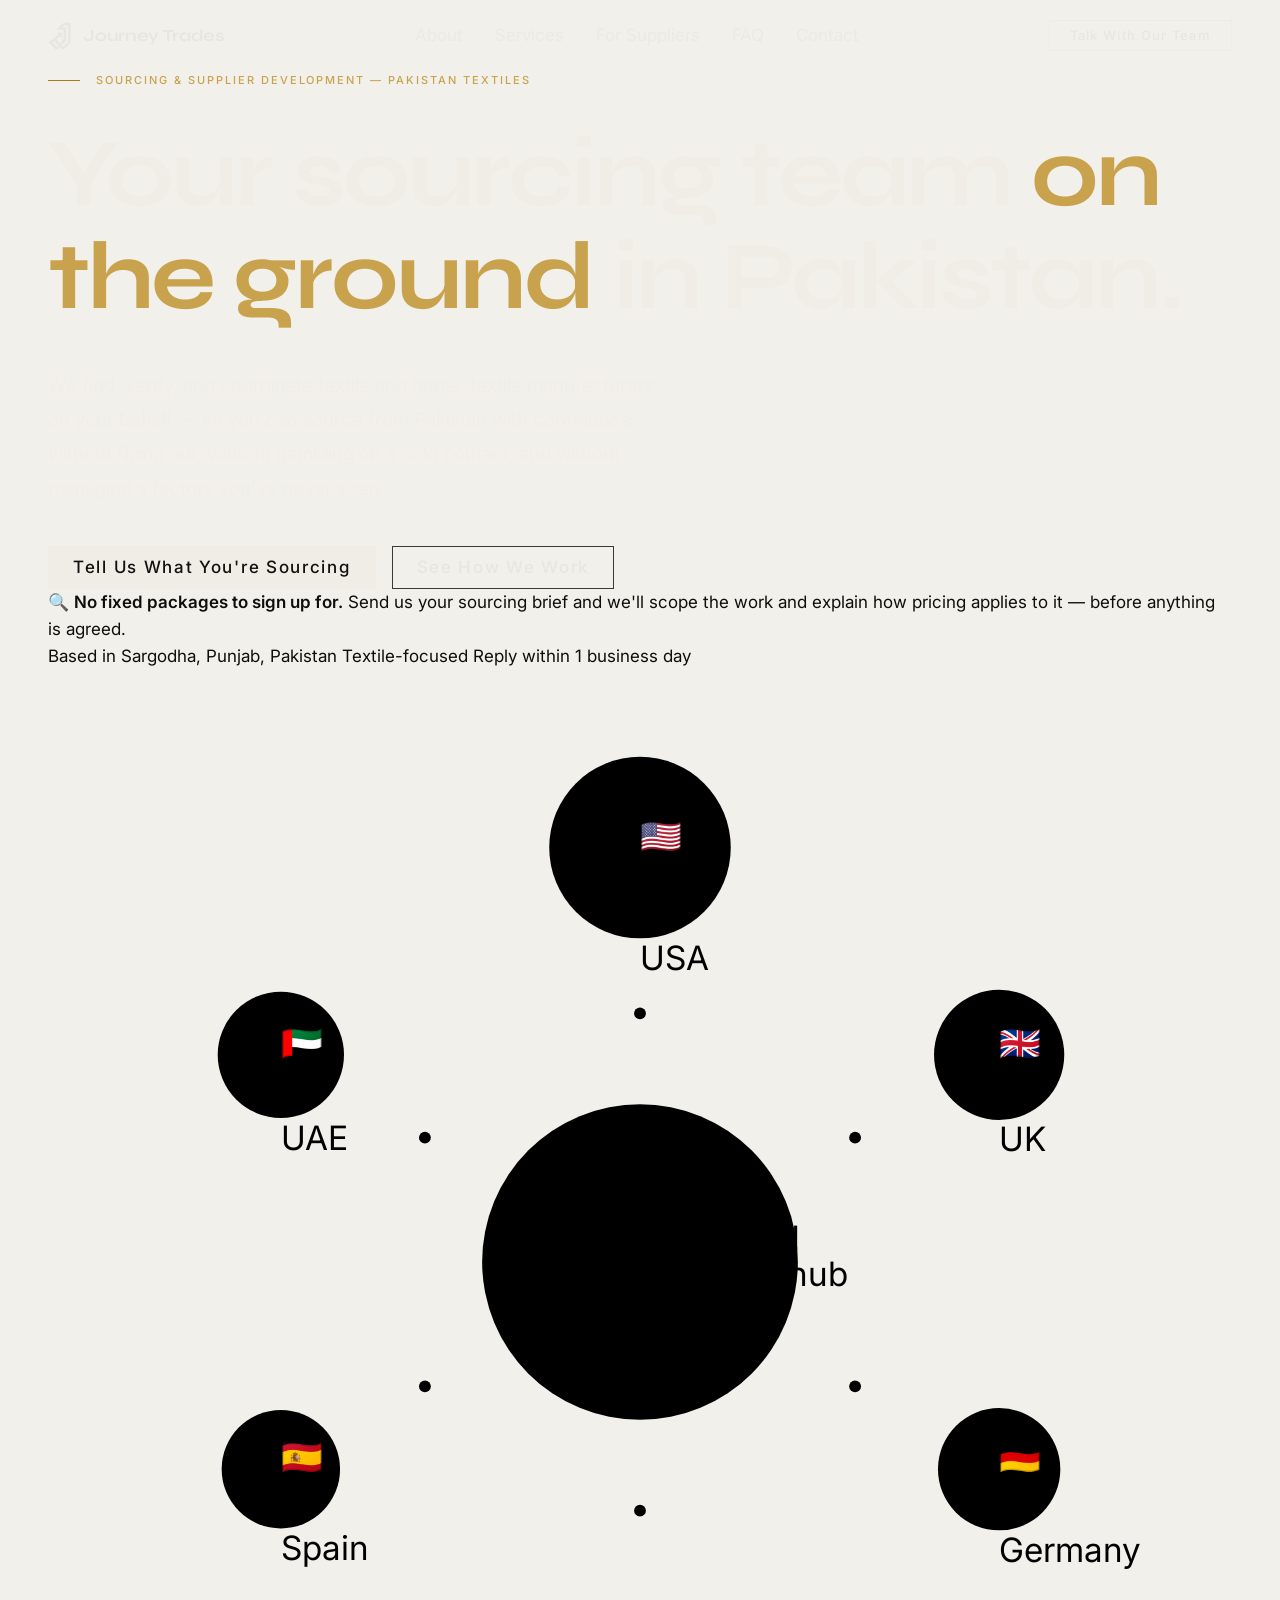
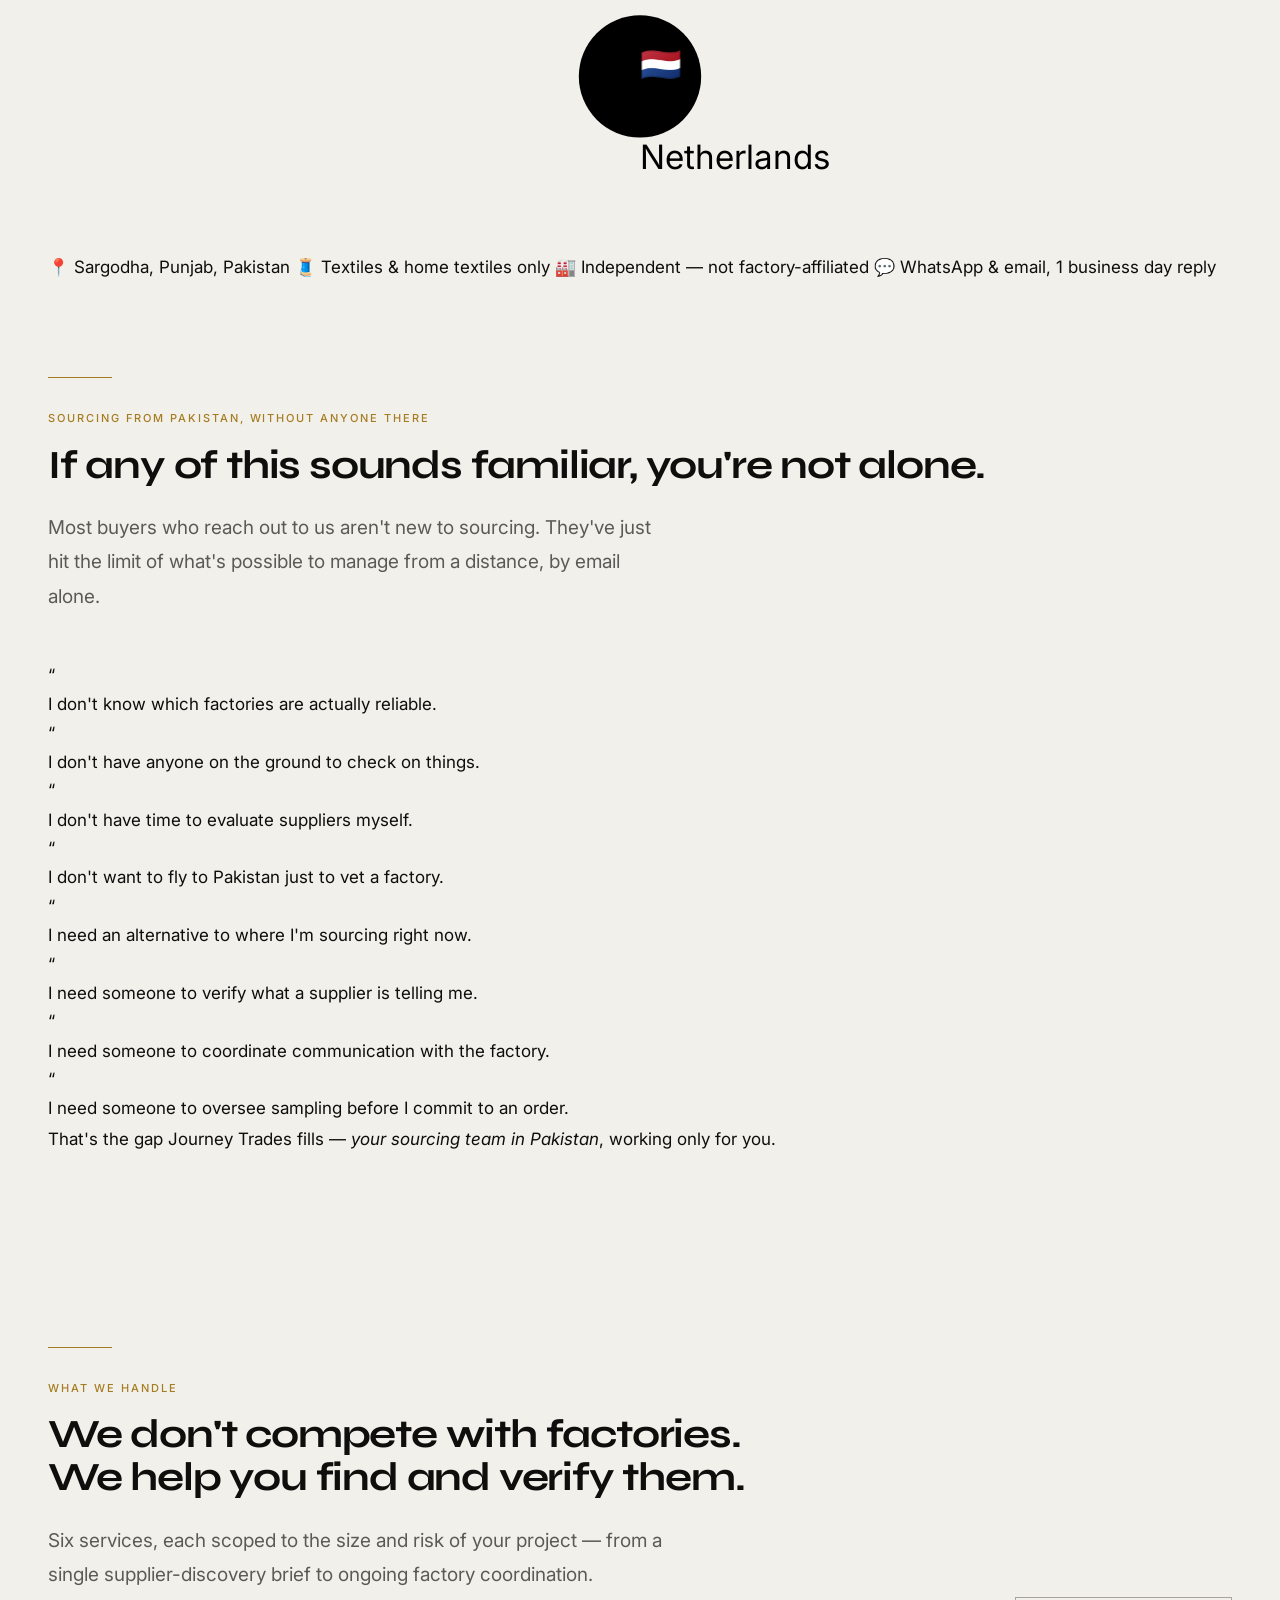
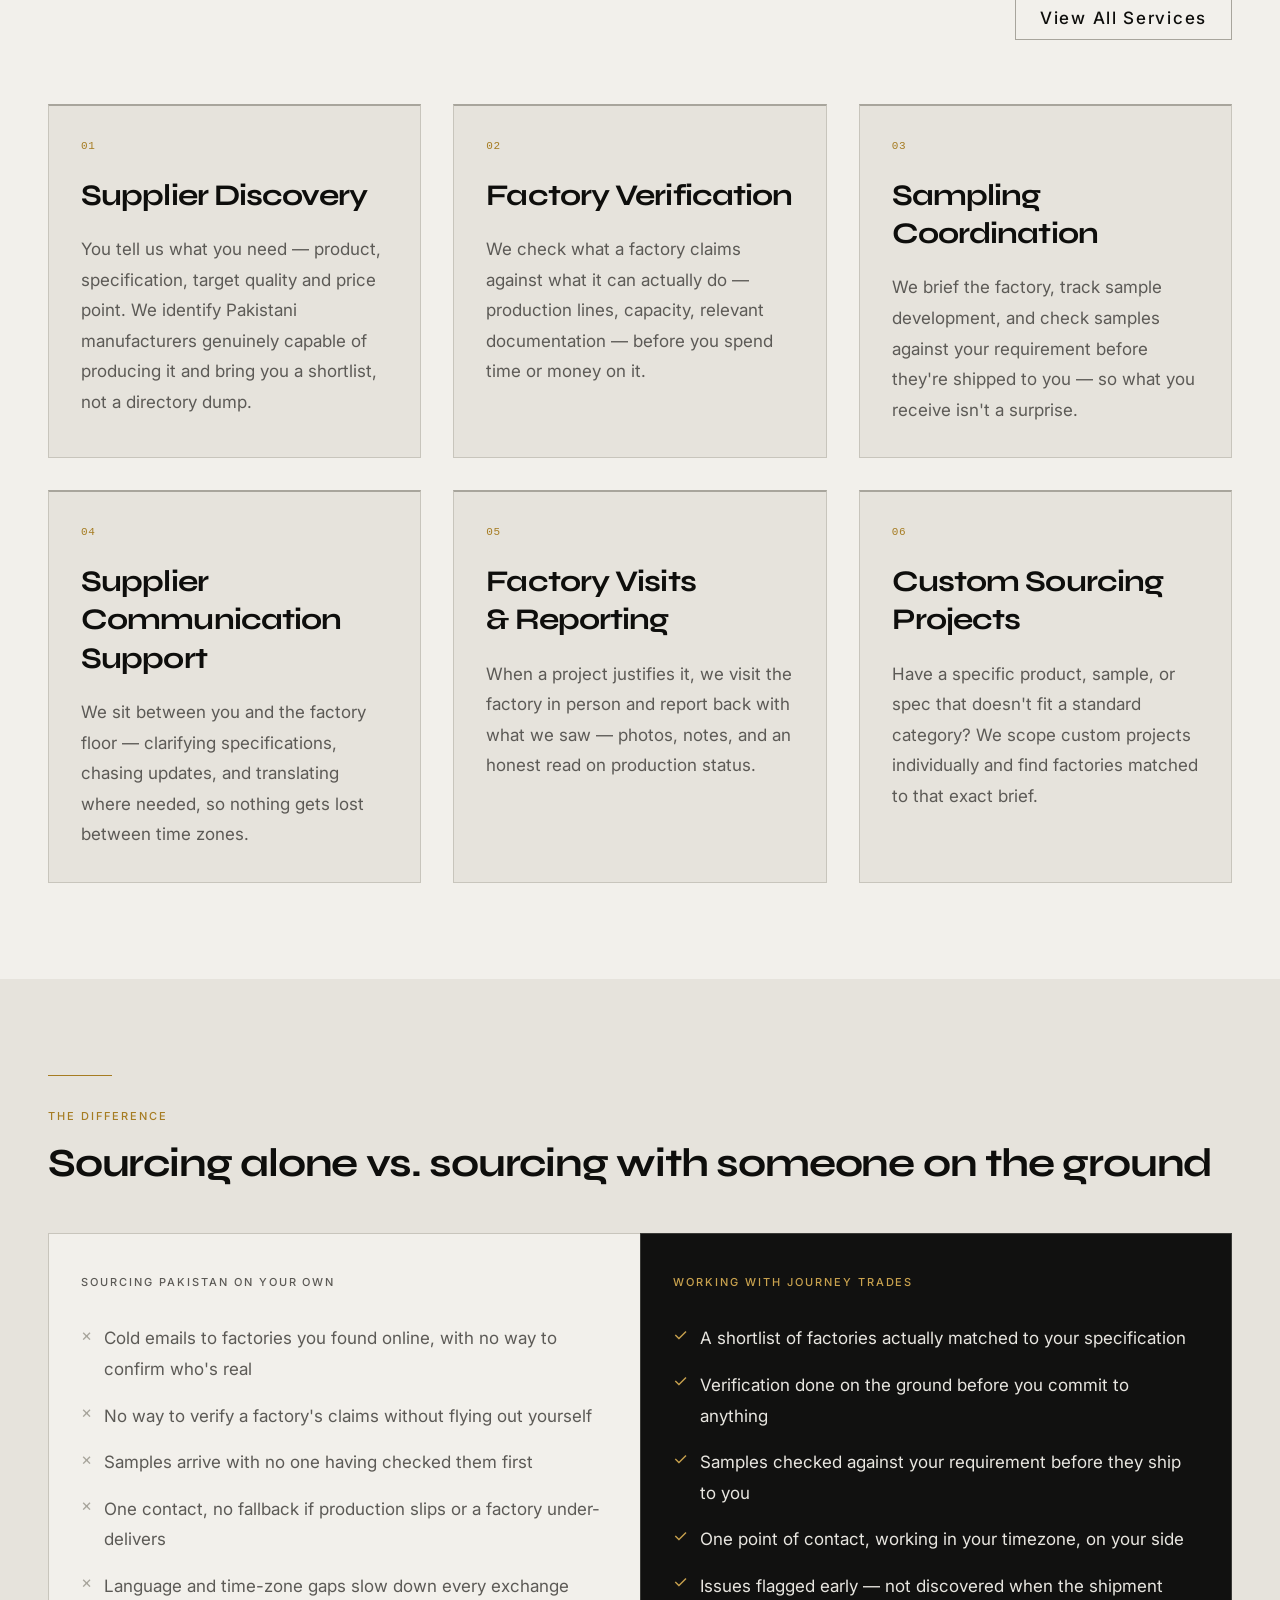
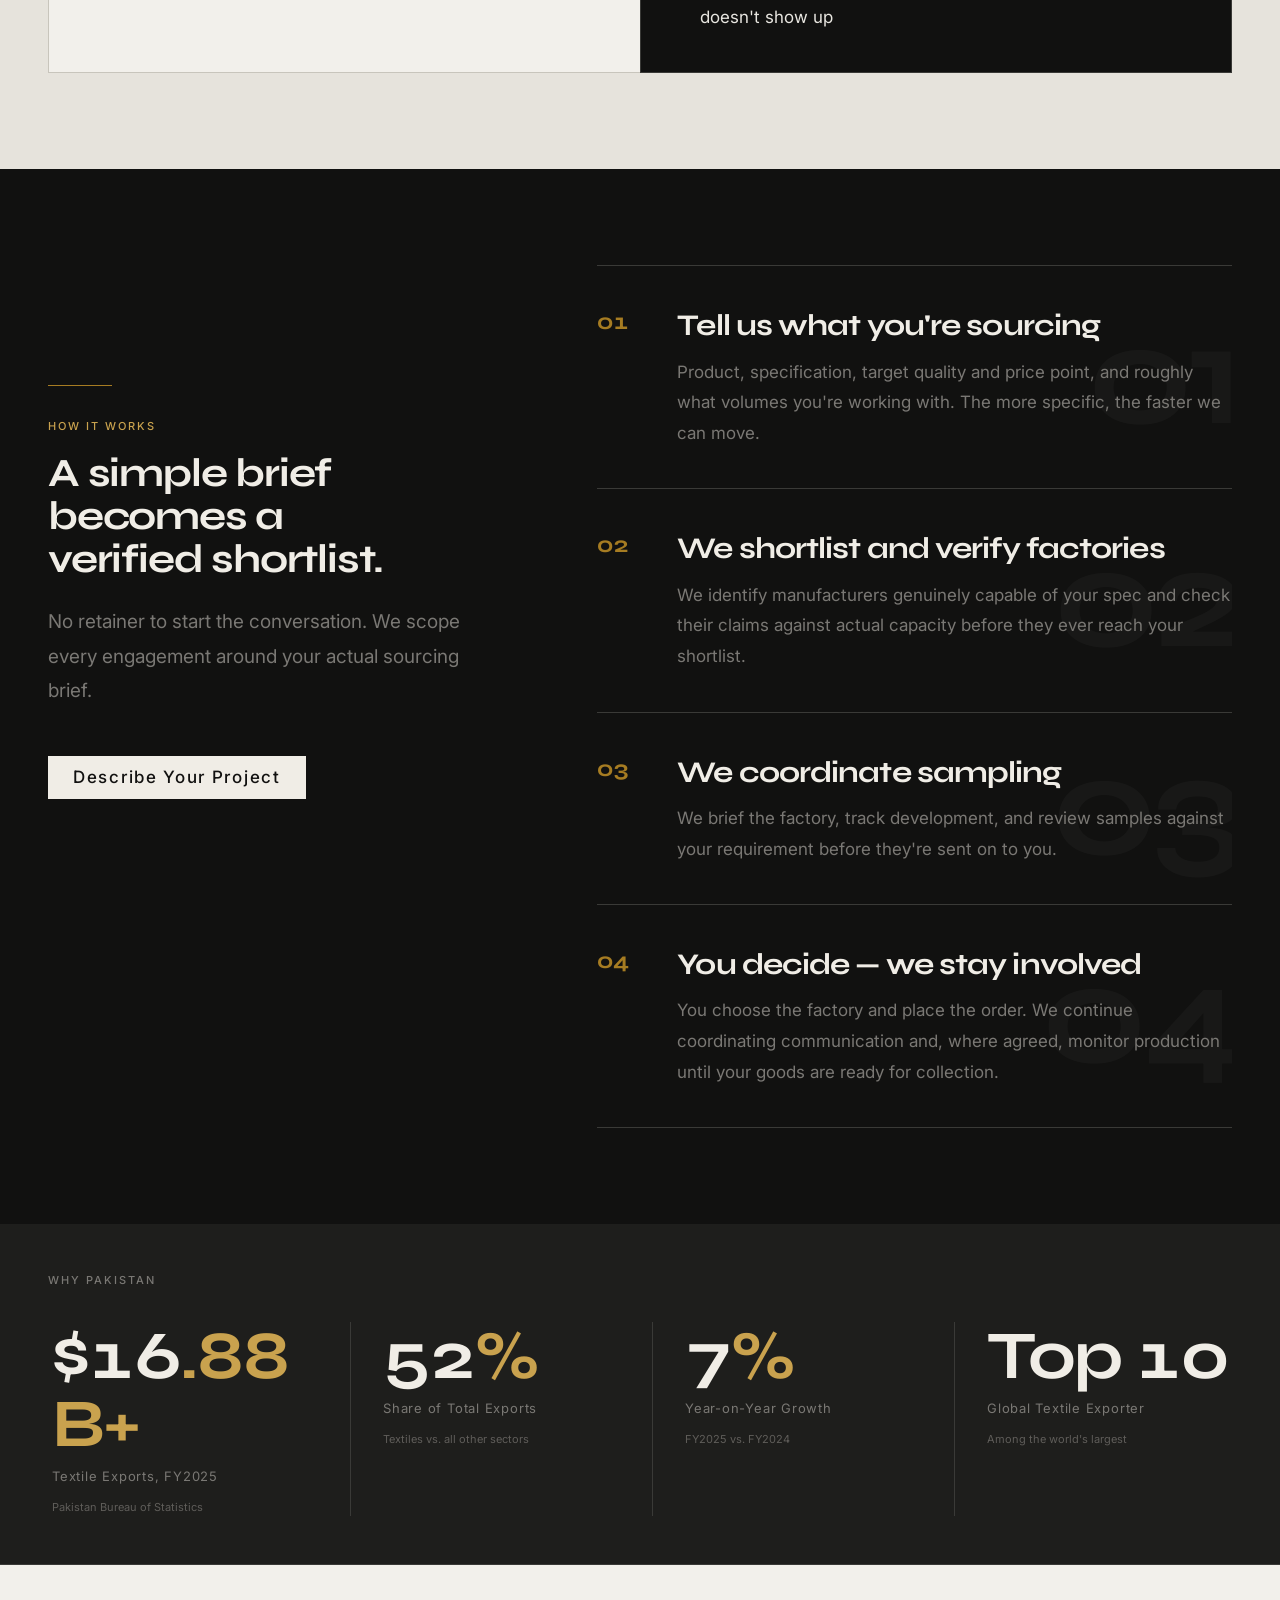
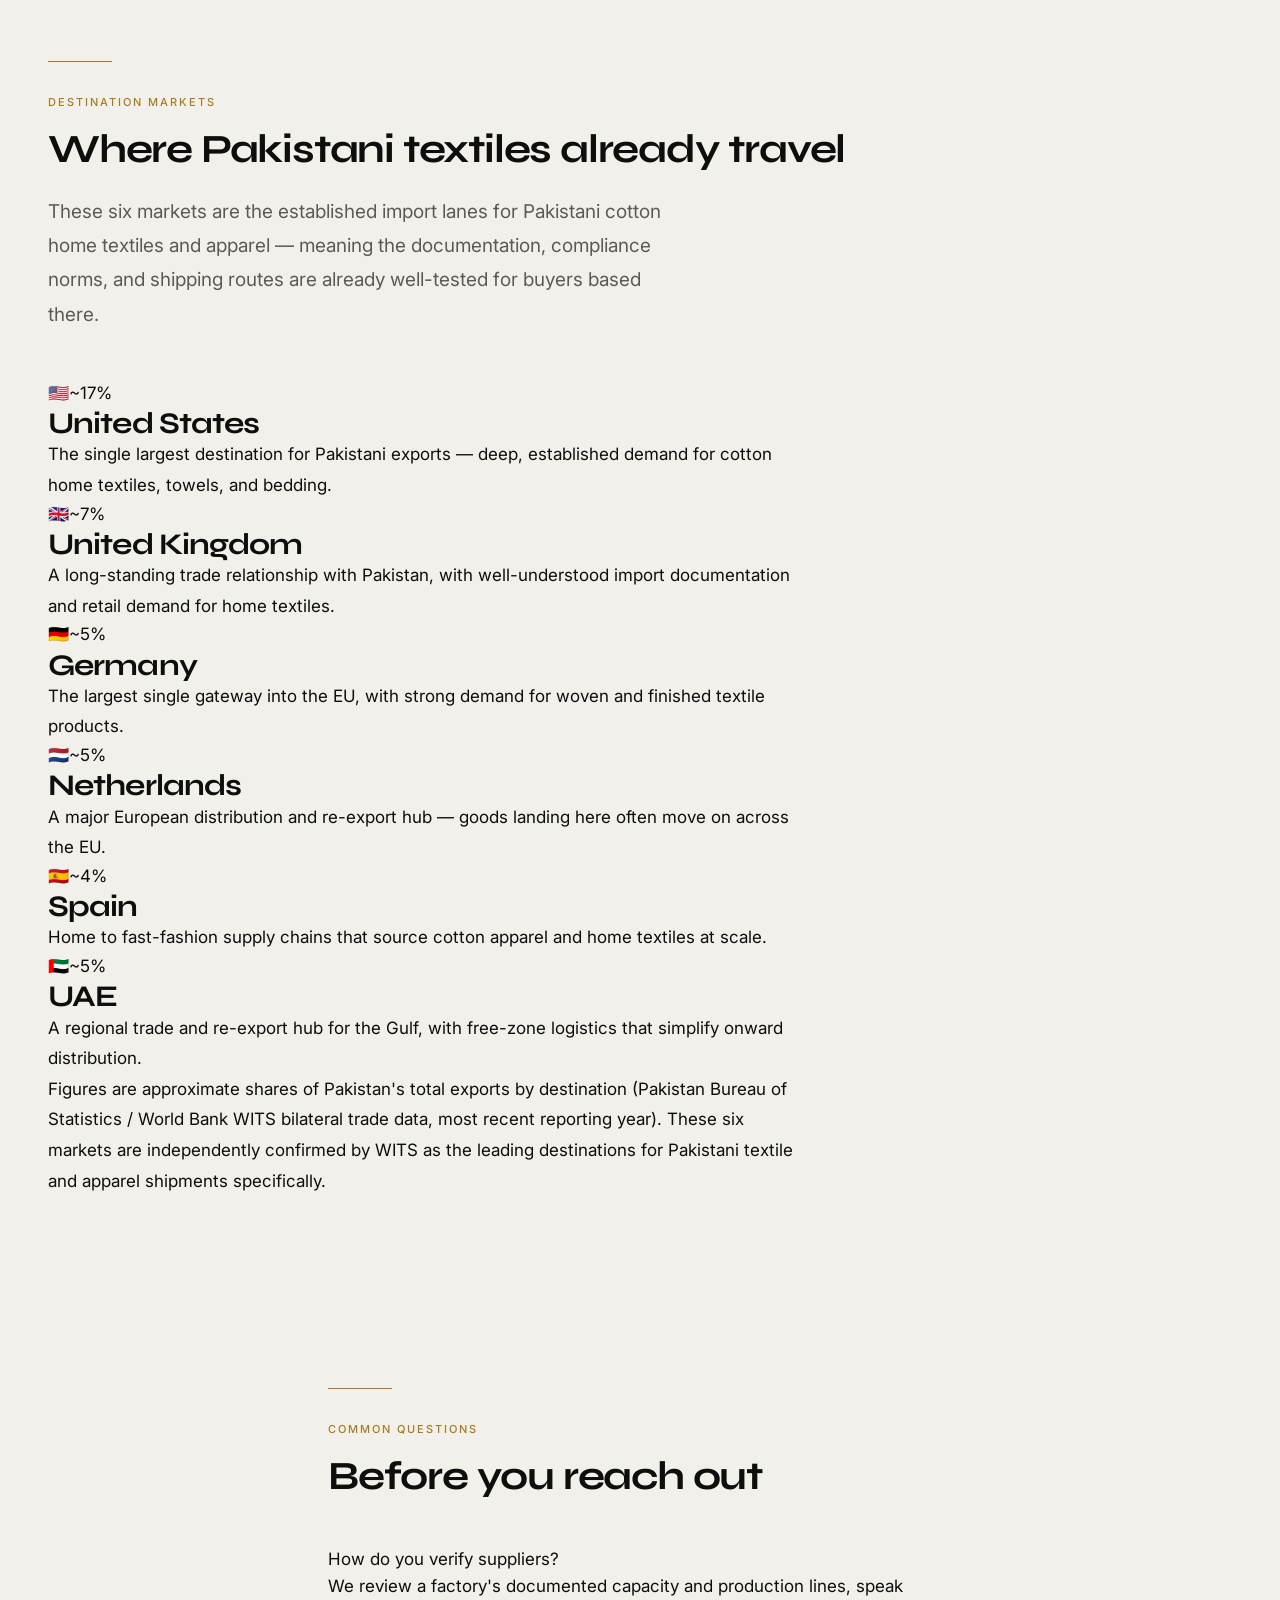
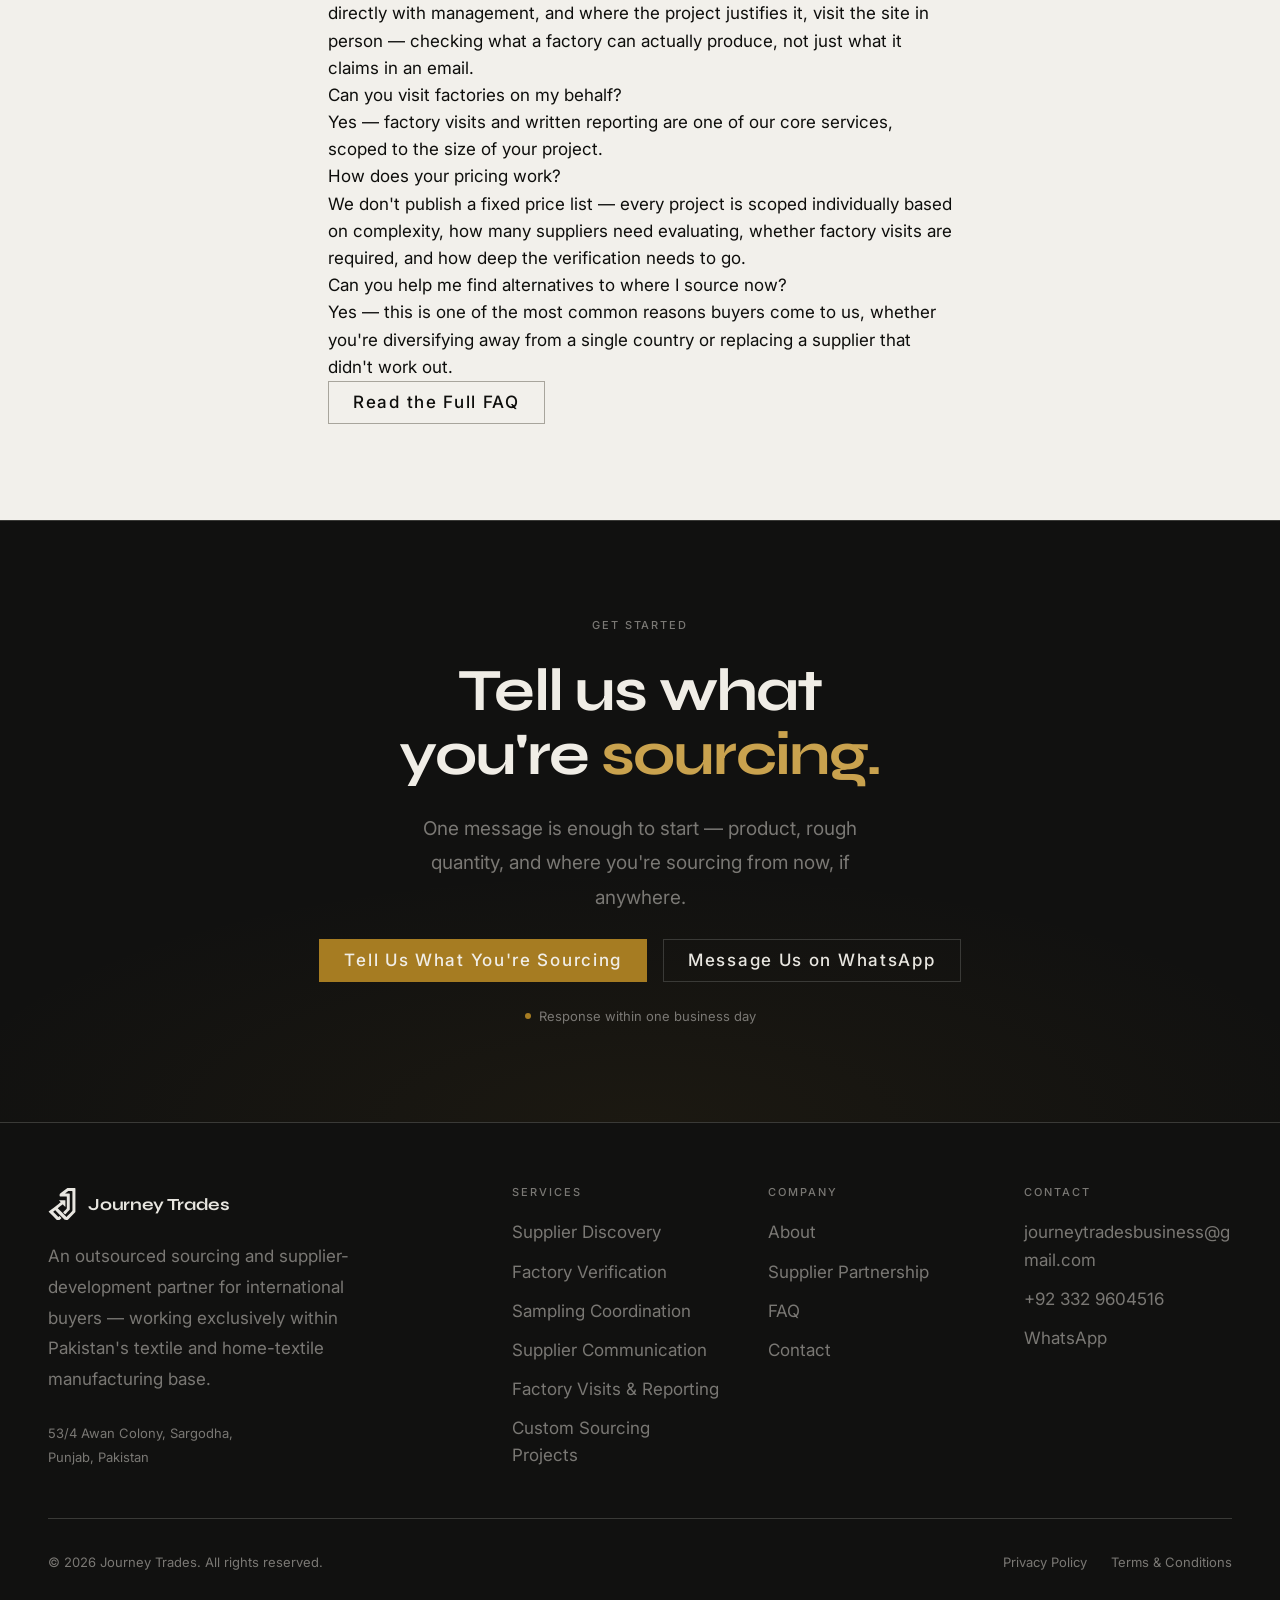
==== commit 55d4af6d: "Add files via upload" ====
--- a/index.html
+++ b/index.html
@@ -19,9 +19,12 @@
   <meta property="og:site_name"    content="Journey Trades">
   <meta property="og:locale"       content="en_US">
 
+  <meta property="og:image"        content="https://journeytrades.com/assets/images/hero/hero-desktop.webp">
+
   <meta name="twitter:card"        content="summary_large_image">
   <meta name="twitter:title"       content="Journey Trades — Sourcing &amp; Supplier Development in Pakistan">
   <meta name="twitter:description" content="We find, verify, and coordinate Pakistani textile manufacturers on behalf of international buyers.">
+  <meta name="twitter:image"       content="https://journeytrades.com/assets/images/hero/hero-desktop.webp">
 
   <link rel="icon" href="/assets/favicon/favicon.svg" type="image/svg+xml">
   <link rel="icon" href="/assets/favicon/favicon.ico" sizes="any">
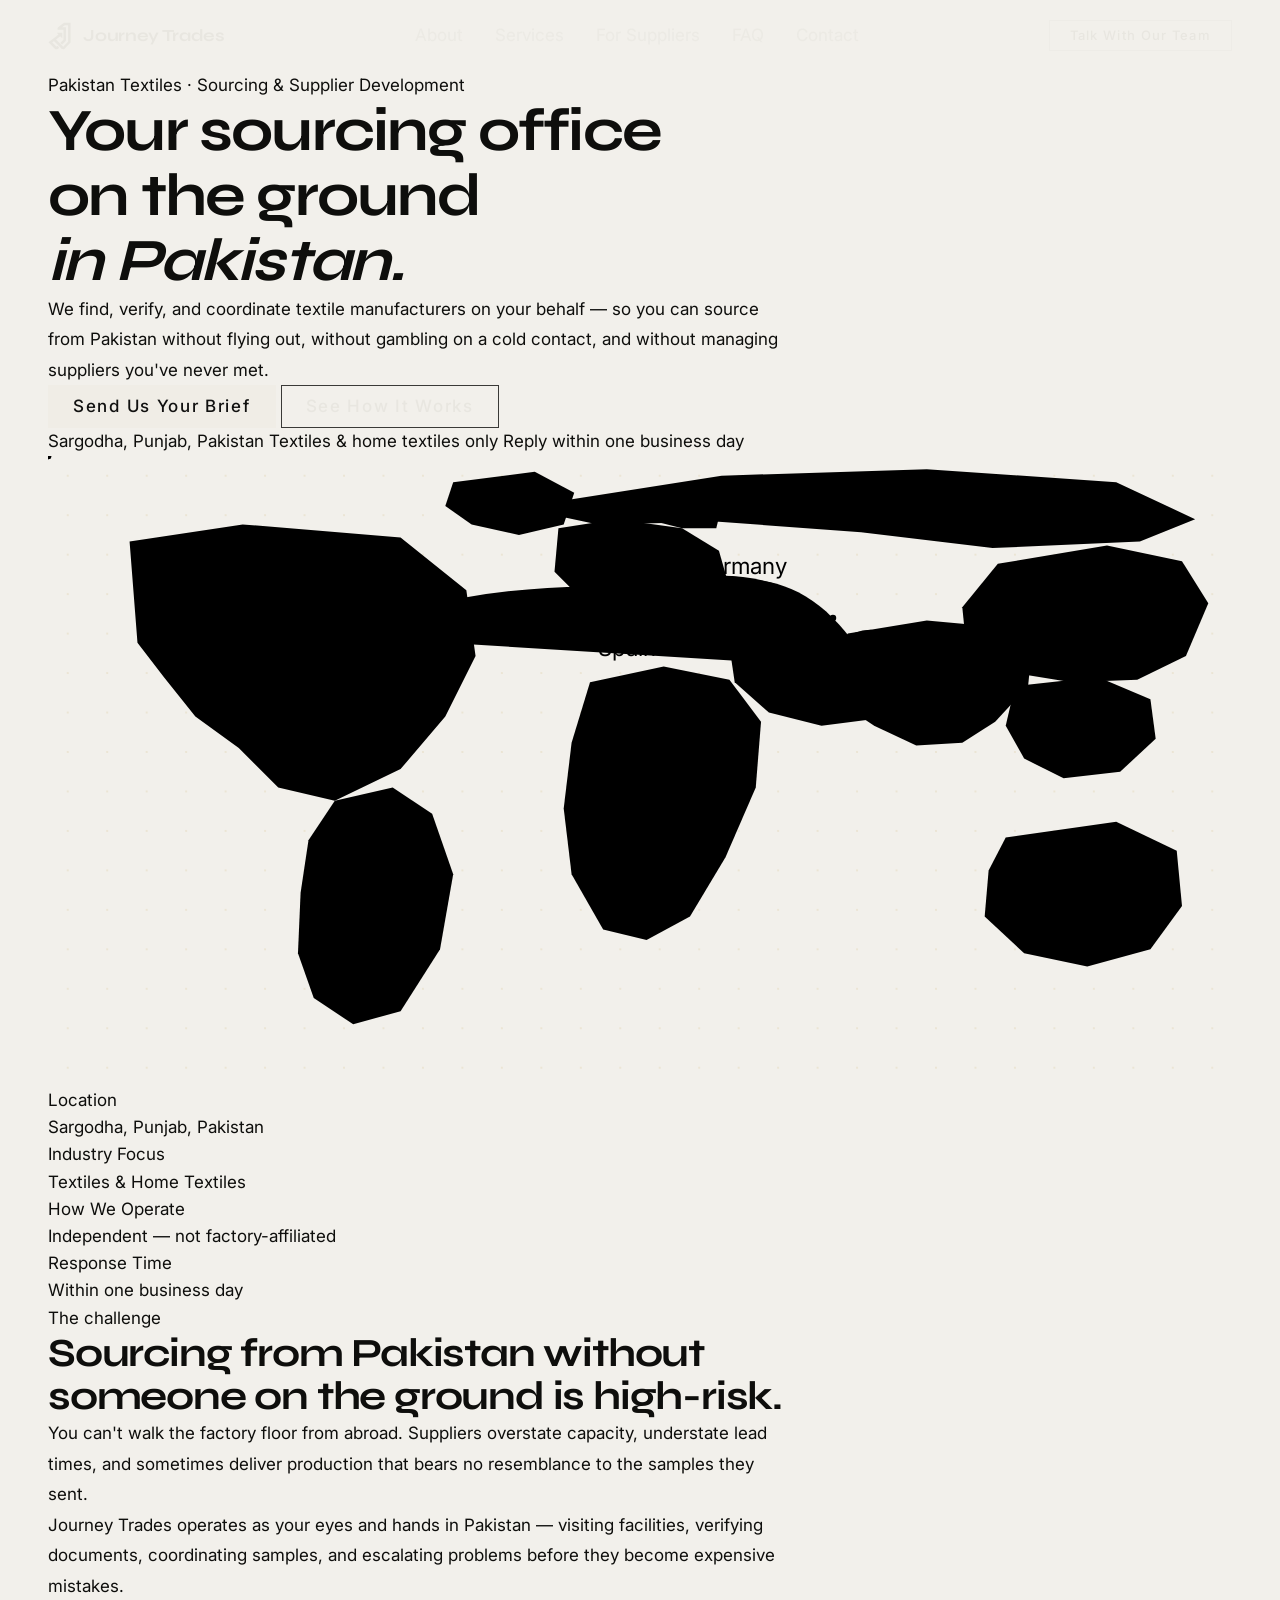
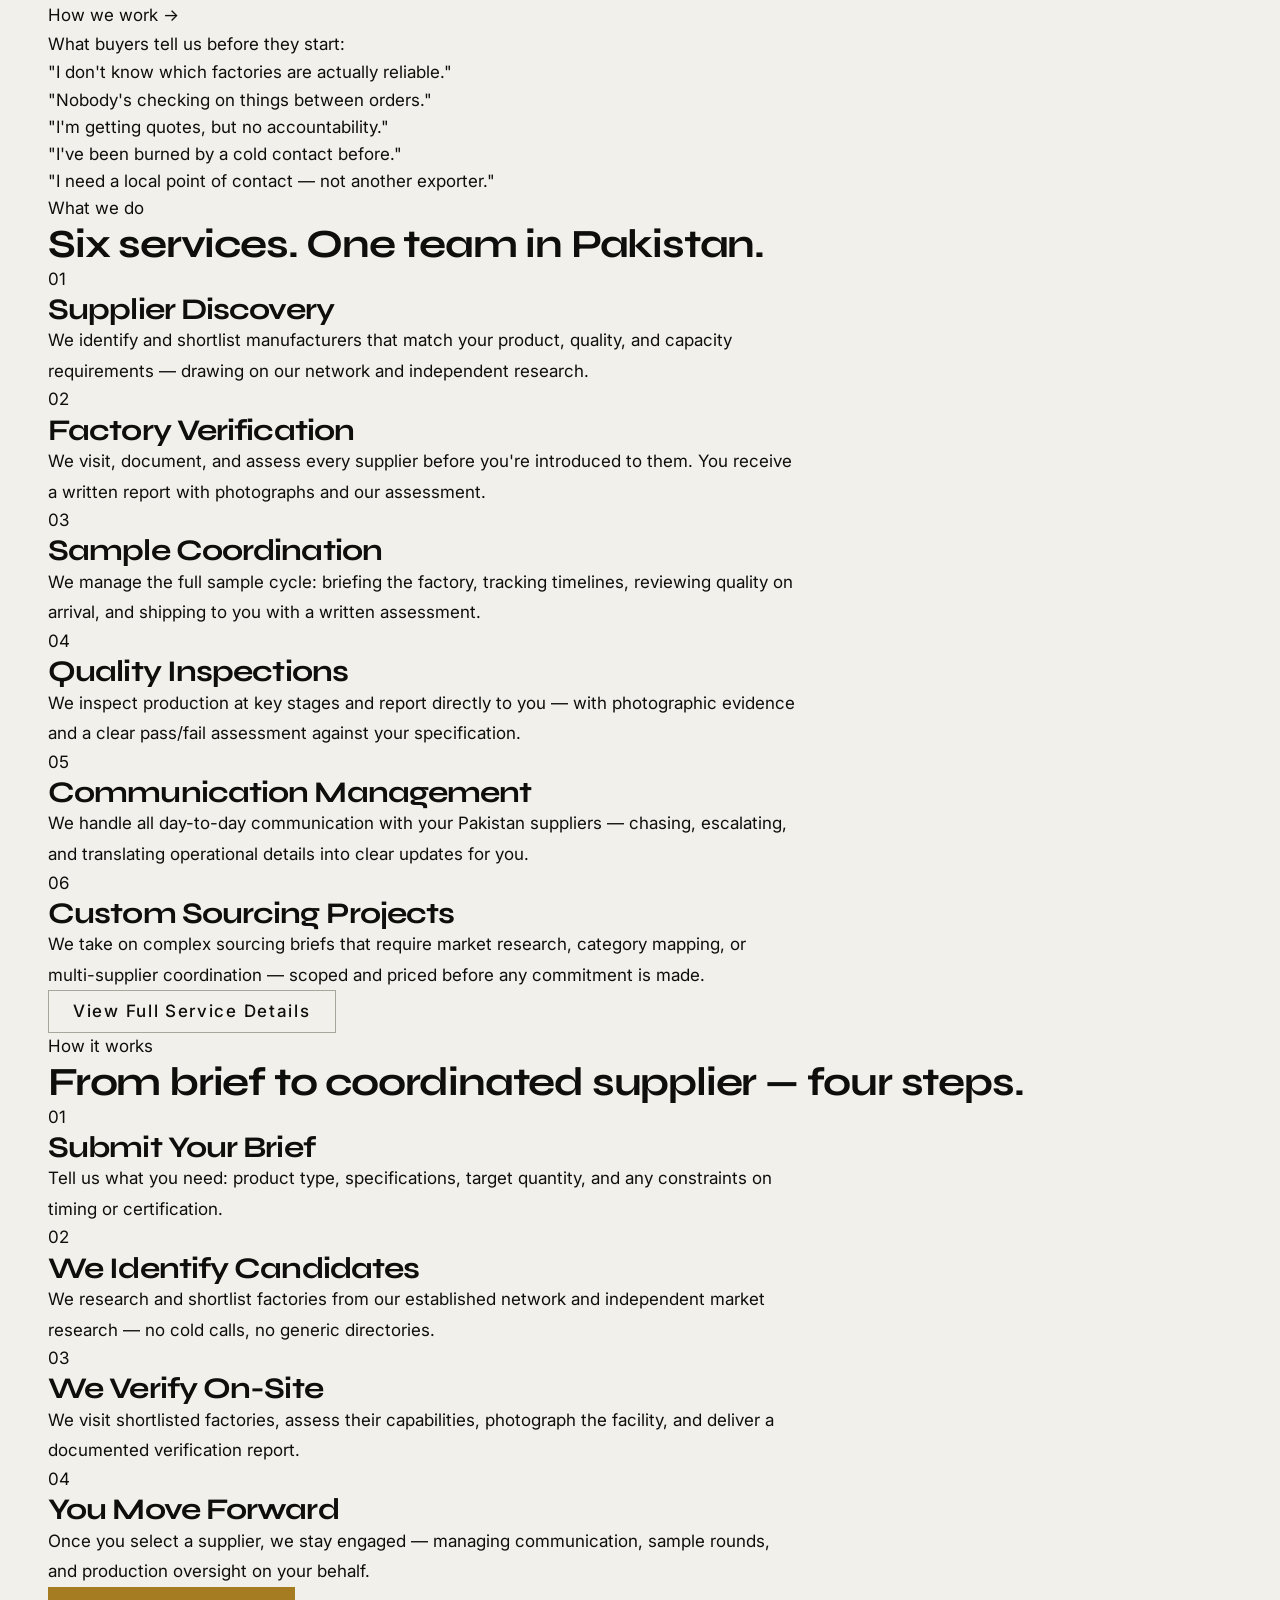
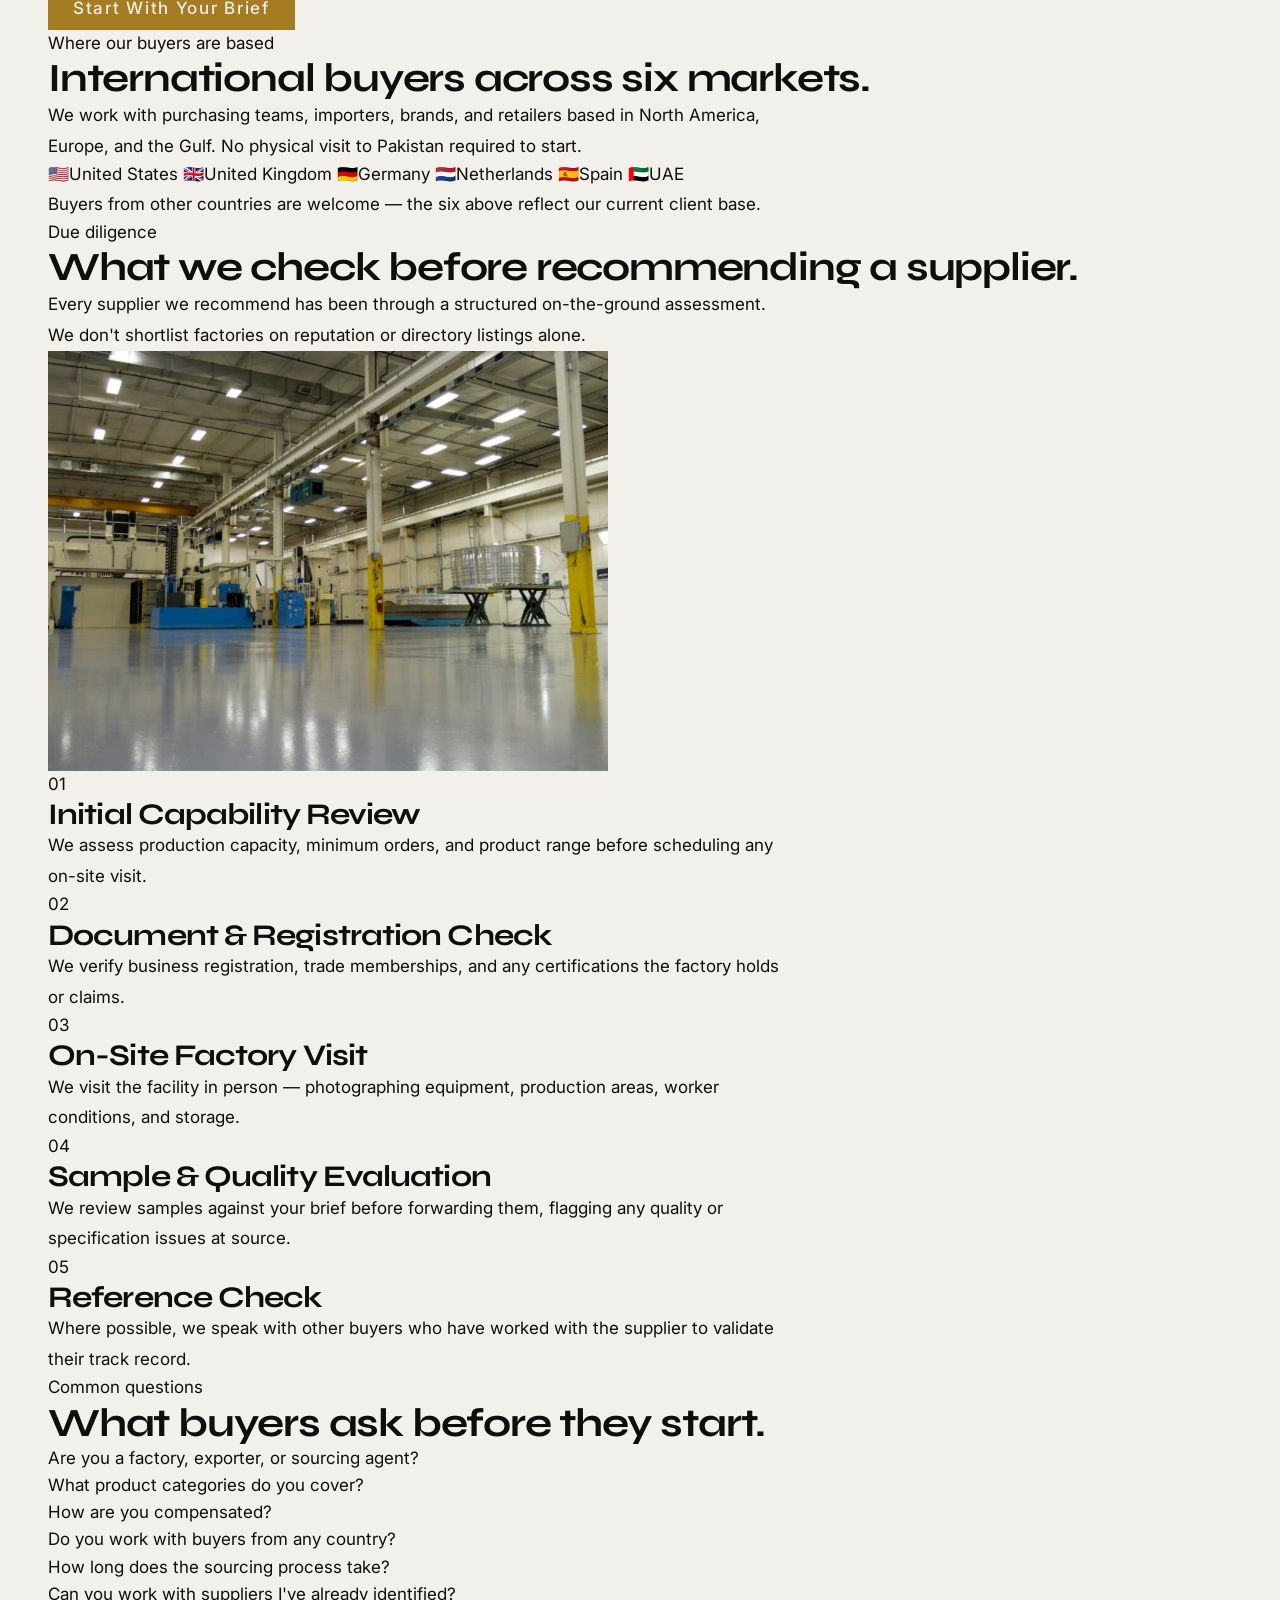
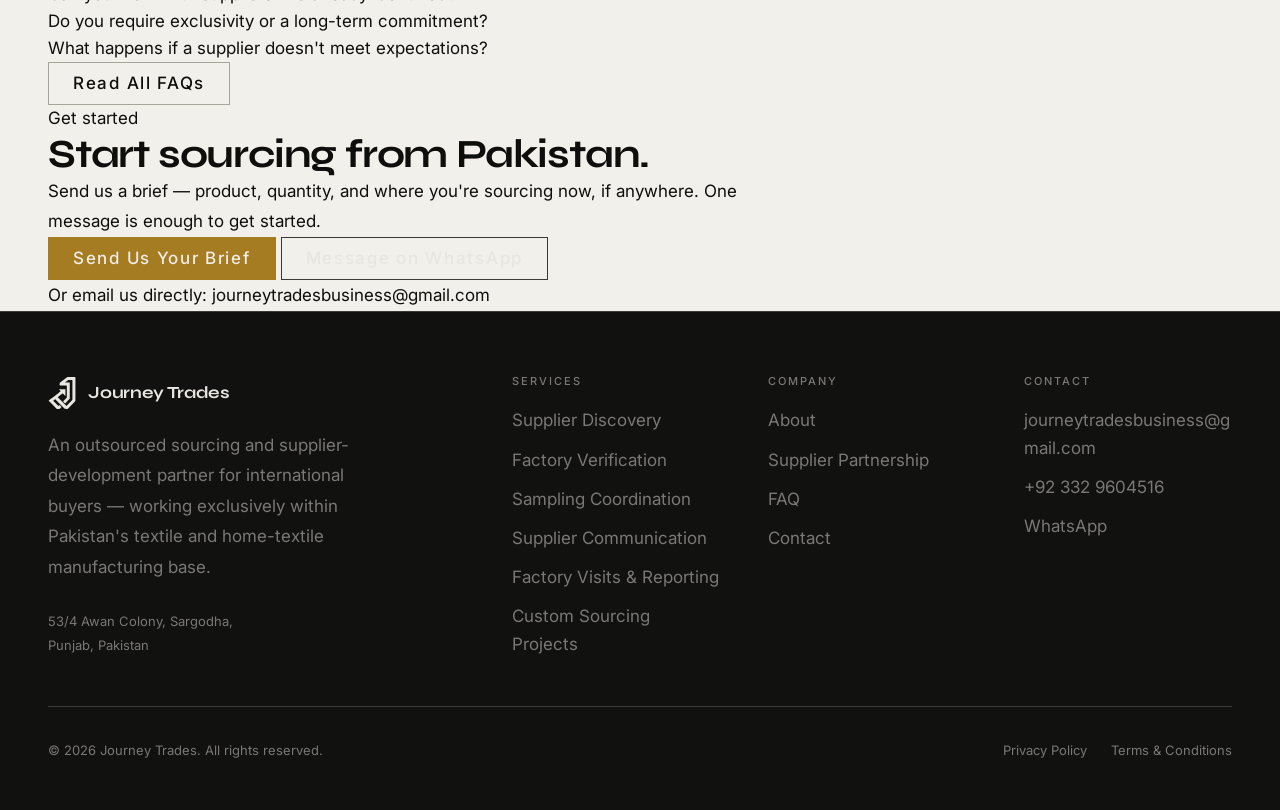
==== commit e5c145a4: "Add files via upload" ====
--- a/index.html
+++ b/index.html
@@ -1,24 +1,16 @@
 <!DOCTYPE html>
-<html lang="en" dir="ltr">
+<html lang="en">
 <head>
   <meta charset="UTF-8">
   <meta name="viewport" content="width=device-width, initial-scale=1.0">
-  <meta http-equiv="X-UA-Compatible" content="IE=edge">
-
-  <title>Journey Trades — Sourcing &amp; Supplier Development in Pakistan for Textile Buyers</title>
-  <meta name="description" content="Journey Trades is an outsourced sourcing team based in Pakistan. We find, verify, and coordinate textile and home-textile manufacturers on behalf of international buyers — supplier discovery, factory verification, sampling, and factory visits.">
-  <meta name="robots" content="index, follow">
-  <meta name="author" content="Journey Trades">
-  <link rel="canonical" href="https://journeytrades.com/">
-  <meta name="keywords" content="Pakistan textile sourcing agent, textile supplier verification Pakistan, factory verification Pakistan, towel manufacturer sourcing, home textile sourcing Pakistan, Sargodha textile sourcing, cotton textile supplier Pakistan">
+
+  <title>Journey Trades — Sourcing &amp; Supplier Development in Pakistan</title>
+  <meta name="description" content="Your sourcing office on the ground in Pakistan. We find, verify, and coordinate textile manufacturers for international buyers.">
 
   <meta property="og:type"         content="website">
   <meta property="og:url"          content="https://journeytrades.com/">
   <meta property="og:title"        content="Journey Trades — Sourcing &amp; Supplier Development in Pakistan">
   <meta property="og:description"  content="Your sourcing team on the ground in Pakistan. We find, verify, and coordinate textile manufacturers for international buyers.">
-  <meta property="og:site_name"    content="Journey Trades">
-  <meta property="og:locale"       content="en_US">
-
   <meta property="og:image"        content="https://journeytrades.com/assets/images/hero/hero-desktop.webp">
 
   <meta name="twitter:card"        content="summary_large_image">
@@ -26,41 +18,21 @@
   <meta name="twitter:description" content="We find, verify, and coordinate Pakistani textile manufacturers on behalf of international buyers.">
   <meta name="twitter:image"       content="https://journeytrades.com/assets/images/hero/hero-desktop.webp">
 
-  <link rel="icon" href="/assets/favicon/favicon.svg" type="image/svg+xml">
-  <link rel="icon" href="/assets/favicon/favicon.ico" sizes="any">
-  <link rel="icon" href="/assets/favicon/favicon-96x96.png" type="image/png" sizes="96x96">
-  <link rel="apple-touch-icon" href="/assets/favicon/apple-touch-icon.png">
-  <link rel="manifest" href="/site.webmanifest">
-  <meta name="theme-color" content="#111110">
+  <link rel="icon"             type="image/svg+xml"  href="/assets/favicon/favicon.svg">
+  <link rel="icon"             type="image/png" sizes="96x96"  href="/assets/favicon/favicon-96x96.png">
+  <link rel="icon"             type="image/x-icon"   href="/assets/favicon/favicon.ico">
+  <link rel="apple-touch-icon" sizes="180x180"       href="/assets/favicon/apple-touch-icon.png">
+  <link rel="manifest"                               href="/site.webmanifest">
 
   <link rel="preconnect" href="https://fonts.googleapis.com">
   <link rel="preconnect" href="https://fonts.gstatic.com" crossorigin>
+  <link href="https://fonts.googleapis.com/css2?family=Syne:wght@700;800&family=Inter:wght@400;500;600&family=JetBrains+Mono:wght@500&display=swap" rel="stylesheet">
+
+  <link rel="canonical" href="https://journeytrades.com/">
+
   <link rel="stylesheet" href="/css/style.css">
-  <link rel="stylesheet" href="/css/components.css">
-  <link href="https://fonts.googleapis.com/css2?family=Syne:wght@600;700&family=Inter:wght@400;500;600&family=JetBrains+Mono:wght@400&display=swap" rel="stylesheet">
-
-  <script type="application/ld+json">
-  {
-    "@context": "https://schema.org",
-    "@type": "Organization",
-    "name": "Journey Trades",
-    "url": "https://journeytrades.com/",
-    "description": "Outsourced sourcing and supplier-development partner connecting international buyers with verified textile manufacturers in Pakistan.",
-    "address": {
-      "@type": "PostalAddress",
-      "streetAddress": "53/4 Awan Colony",
-      "addressLocality": "Sargodha",
-      "addressRegion": "Punjab",
-      "addressCountry": "PK"
-    },
-    "telephone": "+92-332-9604516",
-    "email": "journeytradesbusiness@gmail.com",
-    "areaServed": ["US","GB","DE","NL","ES","AE"],
-    "knowsAbout": ["Textile sourcing", "Supplier verification", "Pakistan manufacturing"]
-  }
-  </script>
+  <link rel="stylesheet" href="/css/home.css">
 </head>
-
 <body>
 
   <a href="#main-content" class="skip-link">Skip to main content</a>
@@ -111,481 +83,557 @@
 
   <main id="main-content" tabindex="-1">
 
-    <!-- ═══════════ INTRO HERO ═══════════ -->
-    <section class="intro-hero">
+    <!-- ═══════════════ HERO ═══════════════ -->
+    <section class="hp-hero" aria-labelledby="hp-hero-heading">
+      <div class="hp-hero__grain" aria-hidden="true"></div>
+
+      <div class="container hp-hero__container">
+        <div class="hp-hero__layout">
+
+          <div class="hp-hero__content">
+            <div class="hp-hero__eyebrow">
+              <span class="hp-hero__eyebrow-rule" aria-hidden="true"></span>
+              <span class="hp-hero__eyebrow-text">Pakistan Textiles · Sourcing &amp; Supplier Development</span>
+            </div>
+
+            <h1 class="hp-hero__title" id="hp-hero-heading">
+              Your sourcing office<br>
+              on the ground<br>
+              <em>in Pakistan.</em>
+            </h1>
+
+            <p class="hp-hero__sub">
+              We find, verify, and coordinate textile manufacturers on your behalf — so you can source from Pakistan without flying out, without gambling on a cold contact, and without managing suppliers you've never met.
+            </p>
+
+            <div class="hp-hero__actions">
+              <a href="/contact" class="btn btn--primary-dark">Send Us Your Brief</a>
+              <a href="/services" class="btn btn--outline-dark">See How It Works</a>
+            </div>
+
+            <div class="hp-hero__trust" aria-label="Key facts">
+              <span class="hp-hero__trust-item">
+                <span class="hp-hero__trust-dot" aria-hidden="true"></span>
+                Sargodha, Punjab, Pakistan
+              </span>
+              <span class="hp-hero__trust-item">
+                <span class="hp-hero__trust-dot" aria-hidden="true"></span>
+                Textiles &amp; home textiles only
+              </span>
+              <span class="hp-hero__trust-item">
+                <span class="hp-hero__trust-dot" aria-hidden="true"></span>
+                Reply within one business day
+              </span>
+            </div>
+          </div>
+
+          <div class="hp-hero__visual" aria-hidden="true">
+            <svg class="hp-map" viewBox="0 0 900 480" xmlns="http://www.w3.org/2000/svg">
+              <defs>
+                <pattern id="hm-grid" x="0" y="0" width="30" height="30" patternUnits="userSpaceOnUse">
+                  <circle cx="15" cy="15" r="0.8" fill="rgba(201,162,78,0.18)"/>
+                </pattern>
+                <filter id="hm-glow">
+                  <feGaussianBlur in="SourceGraphic" stdDeviation="5" result="blur"/>
+                  <feMerge><feMergeNode in="blur"/><feMergeNode in="SourceGraphic"/></feMerge>
+                </filter>
+              </defs>
+
+              <rect width="900" height="480" fill="url(#hm-grid)"/>
+
+              <!-- Land masses -->
+              <path class="hm-land" d="M 385,35 L 512,15 L 668,10 L 812,20 L 872,48 L 830,65 L 718,70 L 618,58 L 510,50 L 418,52 L 385,45 Z"/>
+              <path class="hm-land" d="M 308,20 L 370,12 L 400,28 L 392,52 L 358,60 L 322,52 L 302,38 Z"/>
+              <path class="hm-land" d="M 62,65 L 148,52 L 268,62 L 318,102 L 325,152 L 302,198 L 268,238 L 218,262 L 175,252 L 145,222 L 112,198 L 88,168 L 68,142 Z"/>
+              <path class="hm-land" d="M 218,262 L 262,252 L 292,272 L 308,318 L 298,375 L 268,422 L 232,432 L 202,412 L 190,378 L 192,332 L 198,292 Z"/>
+              <path class="hm-land" d="M 452,32 L 492,22 L 512,38 L 508,55 L 482,55 L 455,48 Z"/>
+              <path class="hm-land" d="M 388,55 L 432,48 L 482,55 L 510,72 L 518,100 L 508,120 L 488,130 L 455,132 L 425,122 L 405,108 L 385,88 Z"/>
+              <path class="hm-land" d="M 412,172 L 468,160 L 518,170 L 542,202 L 538,252 L 515,305 L 488,350 L 455,368 L 422,360 L 398,318 L 392,268 L 398,218 Z"/>
+              <path class="hm-land" d="M 518,145 L 575,135 L 628,142 L 658,158 L 655,185 L 628,200 L 588,205 L 548,195 L 522,172 Z"/>
+              <path class="hm-land hm-land--pk" d="M 608,135 L 668,125 L 722,130 L 748,145 L 745,175 L 720,202 L 695,218 L 660,220 L 628,205 L 598,185 L 588,160 Z"/>
+              <path class="hm-land" d="M 722,82 L 805,68 L 862,80 L 882,112 L 865,152 L 828,170 L 778,172 L 735,165 L 698,145 L 695,115 Z"/>
+              <path class="hm-land" d="M 735,175 L 798,168 L 838,185 L 842,215 L 815,240 L 772,245 L 742,230 L 728,205 Z"/>
+              <path class="hm-land" d="M 728,290 L 812,278 L 858,300 L 862,342 L 838,375 L 790,388 L 742,378 L 712,350 L 715,315 Z"/>
+
+              <!-- Trade routes -->
+              <path class="hm-route hm-route--1" d="M 625,162 C 500,78 350,88 205,136"/>
+              <path class="hm-route hm-route--2" d="M 625,162 C 580,88 515,80 440,100"/>
+              <path class="hm-route hm-route--3" d="M 625,162 C 585,90 535,84 480,103"/>
+              <path class="hm-route hm-route--4" d="M 625,162 C 582,90 528,82 458,98"/>
+              <path class="hm-route hm-route--5" d="M 625,162 C 575,118 512,120 435,135"/>
+              <path class="hm-route hm-route--6" d="M 625,162 C 615,165 603,169 588,173"/>
+
+              <!-- Traveling dots -->
+              <circle class="hm-traveler" r="2.5">
+                <animateMotion dur="9s" repeatCount="indefinite" begin="0s"   path="M 625,162 C 500,78 350,88 205,136"/>
+              </circle>
+              <circle class="hm-traveler" r="2.5">
+                <animateMotion dur="5.5s" repeatCount="indefinite" begin="1.5s" path="M 625,162 C 580,88 515,80 440,100"/>
+              </circle>
+              <circle class="hm-traveler" r="2.5">
+                <animateMotion dur="5s" repeatCount="indefinite" begin="0.8s" path="M 625,162 C 585,90 535,84 480,103"/>
+              </circle>
+              <circle class="hm-traveler" r="2.5">
+                <animateMotion dur="5.5s" repeatCount="indefinite" begin="2.5s" path="M 625,162 C 582,90 528,82 458,98"/>
+              </circle>
+              <circle class="hm-traveler" r="2.5">
+                <animateMotion dur="6s" repeatCount="indefinite" begin="3.5s" path="M 625,162 C 575,118 512,120 435,135"/>
+              </circle>
+              <circle class="hm-traveler" r="2.5">
+                <animateMotion dur="2.5s" repeatCount="indefinite" begin="0.3s" path="M 625,162 C 615,165 603,169 588,173"/>
+              </circle>
+
+              <!-- Pakistan hub -->
+              <circle class="hm-hub-ring hm-hub-ring--outer" cx="625" cy="162" r="30"/>
+              <circle class="hm-hub-ring hm-hub-ring--inner" cx="625" cy="162" r="18"/>
+              <circle class="hm-hub-dot" cx="625" cy="162" r="6" filter="url(#hm-glow)"/>
+              <text class="hm-hub-label" x="625" y="156">PAKISTAN</text>
+              <text class="hm-hub-sub"   x="625" y="170">Sourcing hub</text>
+
+              <!-- Destination markers -->
+              <g class="hm-dest-group">
+                <circle class="hm-dest" cx="205" cy="136" r="5"/>
+                <text class="hm-dest-label" x="205" y="120">United States</text>
+              </g>
+              <g class="hm-dest-group">
+                <circle class="hm-dest" cx="440" cy="100" r="4"/>
+                <text class="hm-dest-label" x="432" y="86">UK</text>
+              </g>
+              <g class="hm-dest-group">
+                <circle class="hm-dest" cx="480" cy="103" r="4"/>
+                <text class="hm-dest-label" x="490" y="90">Germany</text>
+              </g>
+              <g class="hm-dest-group">
+                <circle class="hm-dest" cx="458" cy="98" r="4"/>
+              </g>
+              <g class="hm-dest-group">
+                <circle class="hm-dest" cx="435" cy="135" r="4"/>
+                <text class="hm-dest-label" x="418" y="152">Spain</text>
+              </g>
+              <g class="hm-dest-group">
+                <circle class="hm-dest" cx="588" cy="173" r="4"/>
+                <text class="hm-dest-label" x="596" y="177">UAE</text>
+              </g>
+            </svg>
+          </div>
+
+        </div>
+      </div>
+    </section>
+
+
+    <!-- ═══════════════ PROOF STRIP ═══════════════ -->
+    <div class="hp-strip" aria-label="Key facts about Journey Trades">
       <div class="container">
-        <div class="intro-hero__layout">
-
-          <div class="intro-hero__content">
-            <div class="hero__eyebrow">
-              <span class="hero__eyebrow-line" aria-hidden="true"></span>
-              <span class="hero__label">Sourcing &amp; Supplier Development — Pakistan Textiles</span>
-            </div>
-
-            <h1 class="hero__title">
-              Your sourcing team <em>on the ground</em> in Pakistan.
-            </h1>
-
-            <p class="hero__sub">
-              We find, verify, and coordinate textile and home-textile manufacturers on your behalf — so you can source from Pakistan with confidence, without flying out, without gambling on a cold contact, and without managing a factory you've never seen.
+        <dl class="hp-strip__grid">
+          <div class="hp-strip__item">
+            <dt class="hp-strip__label">Location</dt>
+            <dd class="hp-strip__value">Sargodha, Punjab, Pakistan</dd>
+          </div>
+          <div class="hp-strip__divider" aria-hidden="true"></div>
+          <div class="hp-strip__item">
+            <dt class="hp-strip__label">Industry Focus</dt>
+            <dd class="hp-strip__value">Textiles &amp; Home Textiles</dd>
+          </div>
+          <div class="hp-strip__divider" aria-hidden="true"></div>
+          <div class="hp-strip__item">
+            <dt class="hp-strip__label">How We Operate</dt>
+            <dd class="hp-strip__value">Independent — not factory-affiliated</dd>
+          </div>
+          <div class="hp-strip__divider" aria-hidden="true"></div>
+          <div class="hp-strip__item">
+            <dt class="hp-strip__label">Response Time</dt>
+            <dd class="hp-strip__value">Within one business day</dd>
+          </div>
+        </dl>
+      </div>
+    </div>
+
+
+    <!-- ═══════════════ CHALLENGE ═══════════════ -->
+    <section class="hp-challenge" aria-labelledby="hp-challenge-heading">
+      <div class="container">
+        <div class="hp-challenge__layout">
+
+          <div class="hp-challenge__editorial">
+            <span class="hp-eyebrow">The challenge</span>
+            <h2 class="hp-challenge__title" id="hp-challenge-heading">
+              Sourcing from Pakistan without someone on the ground is high-risk.
+            </h2>
+            <p class="hp-challenge__body">
+              You can't walk the factory floor from abroad. Suppliers overstate capacity, understate lead times, and sometimes deliver production that bears no resemblance to the samples they sent.
             </p>
-
-            <div class="hero__actions">
-              <a href="/contact" class="btn btn--primary-dark">Tell Us What You're Sourcing</a>
-              <a href="/services" class="btn btn--outline-dark">See How We Work</a>
-            </div>
-
-            <div class="hero__risk-note" role="note">
-              <span class="hero__risk-icon" aria-hidden="true">🔍</span>
-              <span class="hero__risk-text">
-                <strong>No fixed packages to sign up for.</strong> Send us your sourcing brief and we'll scope the work and explain how pricing applies to it — before anything is agreed.
-              </span>
-            </div>
-
-            <div class="hero__trust" aria-label="What to expect from us">
-              <span class="hero__trust-badge">
-                <span class="hero__trust-badge-dot" aria-hidden="true"></span>
-                Based in Sargodha, Punjab, Pakistan
-              </span>
-              <span class="hero__trust-badge">
-                <span class="hero__trust-badge-dot" aria-hidden="true"></span>
-                Textile-focused
-              </span>
-              <span class="hero__trust-badge">
-                <span class="hero__trust-badge-dot" aria-hidden="true"></span>
-                Reply within 1 business day
-              </span>
-            </div>
-          </div>
-
-          <div class="intro-hero__visual">
-            <svg viewBox="0 0 600 600" xmlns="http://www.w3.org/2000/svg" role="img" aria-label="Diagram showing Pakistan as a sourcing hub connected to six destination markets: United States, United Kingdom, Germany, Netherlands, Spain, and the UAE">
-              <line class="netmap__line" x1="300" y1="300" x2="300" y2="90"/>
-              <line class="netmap__line" x1="300" y1="300" x2="482" y2="195"/>
-              <line class="netmap__line" x1="300" y1="300" x2="482" y2="405"/>
-              <line class="netmap__line" x1="300" y1="300" x2="300" y2="510"/>
-              <line class="netmap__line" x1="300" y1="300" x2="118" y2="405"/>
-              <line class="netmap__line" x1="300" y1="300" x2="118" y2="195"/>
-
-              <circle class="netmap__pulse" cx="300" cy="174" r="3"/>
-              <circle class="netmap__pulse" cx="409" cy="237" r="3"/>
-              <circle class="netmap__pulse" cx="409" cy="363" r="3"/>
-              <circle class="netmap__pulse" cx="300" cy="426" r="3"/>
-              <circle class="netmap__pulse" cx="191" cy="363" r="3"/>
-              <circle class="netmap__pulse" cx="191" cy="237" r="3"/>
-
-              <circle class="netmap__hub-ring" cx="300" cy="300" r="80"/>
-              <circle class="netmap__hub" cx="300" cy="300" r="6"/>
-              <text class="netmap__hub-label" x="300" y="294">PAKISTAN</text>
-              <text class="netmap__hub-sub"   x="300" y="312">Sourcing hub</text>
-
-              <g><circle class="netmap__node" cx="300" cy="90"  r="46"/><text class="netmap__node-flag" x="300" y="90">🇺🇸</text><text class="netmap__node-label" x="300" y="152">USA</text></g>
-              <g><circle class="netmap__node" cx="482" cy="195" r="33"/><text class="netmap__node-flag" x="482" y="195">🇬🇧</text><text class="netmap__node-label" x="482" y="244">UK</text></g>
-              <g><circle class="netmap__node" cx="482" cy="405" r="31"/><text class="netmap__node-flag" x="482" y="405">🇩🇪</text><text class="netmap__node-label" x="482" y="452">Germany</text></g>
-              <g><circle class="netmap__node" cx="300" cy="510" r="31"/><text class="netmap__node-flag" x="300" y="510">🇳🇱</text><text class="netmap__node-label" x="300" y="557">Netherlands</text></g>
-              <g><circle class="netmap__node" cx="118" cy="405" r="30"/><text class="netmap__node-flag" x="118" y="405">🇪🇸</text><text class="netmap__node-label" x="118" y="451">Spain</text></g>
-              <g><circle class="netmap__node" cx="118" cy="195" r="32"/><text class="netmap__node-flag" x="118" y="195">🇦🇪</text><text class="netmap__node-label" x="118" y="243">UAE</text></g>
-            </svg>
+            <p class="hp-challenge__body">
+              Journey Trades operates as your eyes and hands in Pakistan — visiting facilities, verifying documents, coordinating samples, and escalating problems before they become expensive mistakes.
+            </p>
+            <a href="/about" class="hp-challenge__link">How we work <span aria-hidden="true">→</span></a>
+          </div>
+
+          <div class="hp-challenge__pains">
+            <p class="hp-challenge__pains-intro">What buyers tell us before they start:</p>
+            <ol class="hp-challenge__list">
+              <li class="hp-challenge__pain">"I don't know which factories are actually reliable."</li>
+              <li class="hp-challenge__pain">"Nobody's checking on things between orders."</li>
+              <li class="hp-challenge__pain">"I'm getting quotes, but no accountability."</li>
+              <li class="hp-challenge__pain">"I've been burned by a cold contact before."</li>
+              <li class="hp-challenge__pain">"I need a local point of contact — not another exporter."</li>
+            </ol>
           </div>
 
         </div>
       </div>
     </section>
 
-    <!-- ═══════════ TRUST STRIP ═══════════ -->
-    <div class="trust-strip" aria-label="What working with us looks like">
+
+    <!-- ═══════════════ SERVICES ═══════════════ -->
+    <section class="hp-services" aria-labelledby="hp-services-heading">
       <div class="container">
-        <div class="trust-strip__inner">
-          <span class="trust-strip__item"><span class="trust-strip__item-icon" aria-hidden="true">📍</span> Sargodha, Punjab, Pakistan</span>
-          <span class="trust-strip__divider" aria-hidden="true"></span>
-          <span class="trust-strip__item"><span class="trust-strip__item-icon" aria-hidden="true">🧵</span> Textiles &amp; home textiles only</span>
-          <span class="trust-strip__divider" aria-hidden="true"></span>
-          <span class="trust-strip__item"><span class="trust-strip__item-icon" aria-hidden="true">🏭</span> Independent — not factory-affiliated</span>
-          <span class="trust-strip__divider" aria-hidden="true"></span>
-          <span class="trust-strip__item"><span class="trust-strip__item-icon" aria-hidden="true">💬</span> WhatsApp &amp; email, 1 business day reply</span>
-        </div>
-      </div>
-    </div>
-
-    <!-- ═══════════ PAIN POINTS ═══════════ -->
-    <section class="pain-points section" aria-labelledby="pain-heading">
+
+        <div class="hp-services__header">
+          <span class="hp-eyebrow">What we do</span>
+          <h2 class="hp-services__title" id="hp-services-heading">Six services. One team in Pakistan.</h2>
+        </div>
+
+        <div class="hp-services__grid">
+
+          <article class="hp-svc fade-up">
+            <span class="hp-svc__num" aria-hidden="true">01</span>
+            <div class="hp-svc__body">
+              <h3 class="hp-svc__name">Supplier Discovery</h3>
+              <p class="hp-svc__desc">We identify and shortlist manufacturers that match your product, quality, and capacity requirements — drawing on our network and independent research.</p>
+            </div>
+          </article>
+
+          <article class="hp-svc fade-up">
+            <span class="hp-svc__num" aria-hidden="true">02</span>
+            <div class="hp-svc__body">
+              <h3 class="hp-svc__name">Factory Verification</h3>
+              <p class="hp-svc__desc">We visit, document, and assess every supplier before you're introduced to them. You receive a written report with photographs and our assessment.</p>
+            </div>
+          </article>
+
+          <article class="hp-svc fade-up">
+            <span class="hp-svc__num" aria-hidden="true">03</span>
+            <div class="hp-svc__body">
+              <h3 class="hp-svc__name">Sample Coordination</h3>
+              <p class="hp-svc__desc">We manage the full sample cycle: briefing the factory, tracking timelines, reviewing quality on arrival, and shipping to you with a written assessment.</p>
+            </div>
+          </article>
+
+          <article class="hp-svc fade-up">
+            <span class="hp-svc__num" aria-hidden="true">04</span>
+            <div class="hp-svc__body">
+              <h3 class="hp-svc__name">Quality Inspections</h3>
+              <p class="hp-svc__desc">We inspect production at key stages and report directly to you — with photographic evidence and a clear pass/fail assessment against your specification.</p>
+            </div>
+          </article>
+
+          <article class="hp-svc fade-up">
+            <span class="hp-svc__num" aria-hidden="true">05</span>
+            <div class="hp-svc__body">
+              <h3 class="hp-svc__name">Communication Management</h3>
+              <p class="hp-svc__desc">We handle all day-to-day communication with your Pakistan suppliers — chasing, escalating, and translating operational details into clear updates for you.</p>
+            </div>
+          </article>
+
+          <article class="hp-svc fade-up">
+            <span class="hp-svc__num" aria-hidden="true">06</span>
+            <div class="hp-svc__body">
+              <h3 class="hp-svc__name">Custom Sourcing Projects</h3>
+              <p class="hp-svc__desc">We take on complex sourcing briefs that require market research, category mapping, or multi-supplier coordination — scoped and priced before any commitment is made.</p>
+            </div>
+          </article>
+
+        </div>
+
+        <div class="hp-services__cta">
+          <a href="/services" class="btn btn--outline">View Full Service Details</a>
+        </div>
+
+      </div>
+    </section>
+
+
+    <!-- ═══════════════ PROCESS ═══════════════ -->
+    <section class="hp-process" aria-labelledby="hp-process-heading">
+      <div class="hp-process__grain" aria-hidden="true"></div>
       <div class="container">
-        <span class="entry-rule fade-up" aria-hidden="true"></span>
-        <div class="heading-block">
-          <span class="section-label">Sourcing From Pakistan, Without Anyone There</span>
-          <h2 class="heading-block__title" id="pain-heading">If any of this sounds familiar, you're not alone.</h2>
-          <p class="heading-block__sub">
-            Most buyers who reach out to us aren't new to sourcing. They've just hit the limit of what's possible to manage from a distance, by email alone.
-          </p>
-        </div>
-
-        <div class="pain-grid">
-          <div class="pain-item fade-up"><span class="pain-item__mark" aria-hidden="true">“</span><p class="pain-item__text">I don't know which factories are actually reliable.</p></div>
-          <div class="pain-item fade-up"><span class="pain-item__mark" aria-hidden="true">“</span><p class="pain-item__text">I don't have anyone on the ground to check on things.</p></div>
-          <div class="pain-item fade-up"><span class="pain-item__mark" aria-hidden="true">“</span><p class="pain-item__text">I don't have time to evaluate suppliers myself.</p></div>
-          <div class="pain-item fade-up"><span class="pain-item__mark" aria-hidden="true">“</span><p class="pain-item__text">I don't want to fly to Pakistan just to vet a factory.</p></div>
-          <div class="pain-item fade-up"><span class="pain-item__mark" aria-hidden="true">“</span><p class="pain-item__text">I need an alternative to where I'm sourcing right now.</p></div>
-          <div class="pain-item fade-up"><span class="pain-item__mark" aria-hidden="true">“</span><p class="pain-item__text">I need someone to verify what a supplier is telling me.</p></div>
-          <div class="pain-item fade-up"><span class="pain-item__mark" aria-hidden="true">“</span><p class="pain-item__text">I need someone to coordinate communication with the factory.</p></div>
-          <div class="pain-item fade-up"><span class="pain-item__mark" aria-hidden="true">“</span><p class="pain-item__text">I need someone to oversee sampling before I commit to an order.</p></div>
-        </div>
-
-        <p class="pain-points__resolve fade-up">
-          That's the gap Journey Trades fills — <em>your sourcing team in Pakistan</em>, working only for you.
-        </p>
+
+        <div class="hp-process__header">
+          <span class="hp-eyebrow hp-eyebrow--light">How it works</span>
+          <h2 class="hp-process__title" id="hp-process-heading">From brief to coordinated supplier — four steps.</h2>
+        </div>
+
+        <div class="hp-process__steps">
+
+          <div class="hp-step">
+            <span class="hp-step__num" aria-hidden="true">01</span>
+            <div class="hp-step__connector" aria-hidden="true"></div>
+            <h3 class="hp-step__name">Submit Your Brief</h3>
+            <p class="hp-step__desc">Tell us what you need: product type, specifications, target quantity, and any constraints on timing or certification.</p>
+          </div>
+
+          <div class="hp-step">
+            <span class="hp-step__num" aria-hidden="true">02</span>
+            <div class="hp-step__connector" aria-hidden="true"></div>
+            <h3 class="hp-step__name">We Identify Candidates</h3>
+            <p class="hp-step__desc">We research and shortlist factories from our established network and independent market research — no cold calls, no generic directories.</p>
+          </div>
+
+          <div class="hp-step">
+            <span class="hp-step__num" aria-hidden="true">03</span>
+            <div class="hp-step__connector" aria-hidden="true"></div>
+            <h3 class="hp-step__name">We Verify On-Site</h3>
+            <p class="hp-step__desc">We visit shortlisted factories, assess their capabilities, photograph the facility, and deliver a documented verification report.</p>
+          </div>
+
+          <div class="hp-step">
+            <span class="hp-step__num" aria-hidden="true">04</span>
+            <div class="hp-step__connector hp-step__connector--last" aria-hidden="true"></div>
+            <h3 class="hp-step__name">You Move Forward</h3>
+            <p class="hp-step__desc">Once you select a supplier, we stay engaged — managing communication, sample rounds, and production oversight on your behalf.</p>
+          </div>
+
+        </div>
+
+        <div class="hp-process__cta">
+          <a href="/contact" class="btn btn--brass">Start With Your Brief</a>
+        </div>
+
       </div>
     </section>
 
-    <!-- ═══════════ WHAT WE DO ═══════════ -->
-    <section class="services section" id="services" aria-labelledby="services-heading">
+
+    <!-- ═══════════════ MARKETS ═══════════════ -->
+    <section class="hp-markets" aria-labelledby="hp-markets-heading">
       <div class="container">
 
-        <div class="services__header">
-          <div class="services__header-text">
-            <span class="entry-rule fade-up" aria-hidden="true"></span>
-            <div class="heading-block">
-              <span class="section-label">What We Handle</span>
-              <h2 class="heading-block__title" id="services-heading">
-                We don't compete with factories. We help you find and verify them.
-              </h2>
-              <p class="heading-block__sub">
-                Six services, each scoped to the size and risk of your project — from a single supplier-discovery brief to ongoing factory coordination.
-              </p>
-            </div>
-          </div>
-          <div class="services__header-action">
-            <a href="/services" class="btn btn--outline">View All Services</a>
-          </div>
-        </div>
-
-        <div class="grid grid--3">
-
-          <article class="service-card fade-up">
-            <span class="service-card__tag">01</span>
-            <h3 class="service-card__title">Supplier Discovery</h3>
-            <p class="service-card__body">
-              You tell us what you need — product, specification, target quality and price point. We identify Pakistani manufacturers genuinely capable of producing it and bring you a shortlist, not a directory dump.
-            </p>
-          </article>
-
-          <article class="service-card fade-up">
-            <span class="service-card__tag">02</span>
-            <h3 class="service-card__title">Factory Verification</h3>
-            <p class="service-card__body">
-              We check what a factory claims against what it can actually do — production lines, capacity, relevant documentation — before you spend time or money on it.
-            </p>
-          </article>
-
-          <article class="service-card fade-up">
-            <span class="service-card__tag">03</span>
-            <h3 class="service-card__title">Sampling Coordination</h3>
-            <p class="service-card__body">
-              We brief the factory, track sample development, and check samples against your requirement before they're shipped to you — so what you receive isn't a surprise.
-            </p>
-          </article>
-
-          <article class="service-card fade-up">
-            <span class="service-card__tag">04</span>
-            <h3 class="service-card__title">Supplier Communication Support</h3>
-            <p class="service-card__body">
-              We sit between you and the factory floor — clarifying specifications, chasing updates, and translating where needed, so nothing gets lost between time zones.
-            </p>
-          </article>
-
-          <article class="service-card fade-up">
-            <span class="service-card__tag">05</span>
-            <h3 class="service-card__title">Factory Visits &amp; Reporting</h3>
-            <p class="service-card__body">
-              When a project justifies it, we visit the factory in person and report back with what we saw — photos, notes, and an honest read on production status.
-            </p>
-          </article>
-
-          <article class="service-card fade-up">
-            <span class="service-card__tag">06</span>
-            <h3 class="service-card__title">Custom Sourcing Projects</h3>
-            <p class="service-card__body">
-              Have a specific product, sample, or spec that doesn't fit a standard category? We scope custom projects individually and find factories matched to that exact brief.
-            </p>
-          </article>
-
-        </div>
+        <div class="hp-markets__header">
+          <span class="hp-eyebrow">Where our buyers are based</span>
+          <h2 class="hp-markets__title" id="hp-markets-heading">International buyers across six markets.</h2>
+          <p class="hp-markets__sub">We work with purchasing teams, importers, brands, and retailers based in North America, Europe, and the Gulf. No physical visit to Pakistan required to start.</p>
+        </div>
+
+        <div class="hp-markets__countries">
+          <span class="hp-country"><span class="hp-country__flag" aria-hidden="true">🇺🇸</span><span class="hp-country__name">United States</span></span>
+          <span class="hp-country"><span class="hp-country__flag" aria-hidden="true">🇬🇧</span><span class="hp-country__name">United Kingdom</span></span>
+          <span class="hp-country"><span class="hp-country__flag" aria-hidden="true">🇩🇪</span><span class="hp-country__name">Germany</span></span>
+          <span class="hp-country"><span class="hp-country__flag" aria-hidden="true">🇳🇱</span><span class="hp-country__name">Netherlands</span></span>
+          <span class="hp-country"><span class="hp-country__flag" aria-hidden="true">🇪🇸</span><span class="hp-country__name">Spain</span></span>
+          <span class="hp-country"><span class="hp-country__flag" aria-hidden="true">🇦🇪</span><span class="hp-country__name">UAE</span></span>
+        </div>
+
+        <p class="hp-markets__note">Buyers from other countries are welcome — the six above reflect our current client base.</p>
+
       </div>
     </section>
 
-    <!-- ═══════════ ENGAGEMENT MODEL ═══════════ -->
-    <section class="engagement section" id="model" aria-labelledby="engagement-heading">
+
+    <!-- ═══════════════ VERIFICATION ═══════════════ -->
+    <section class="hp-verify" aria-labelledby="hp-verify-heading">
       <div class="container">
-        <span class="entry-rule fade-up" aria-hidden="true"></span>
-        <div class="heading-block">
-          <span class="section-label">The Difference</span>
-          <h2 class="heading-block__title" id="engagement-heading">Sourcing alone vs. sourcing with someone on the ground</h2>
-        </div>
-
-        <div class="engagement__layout">
-
-          <div class="engagement__col engagement__col--traditional">
-            <span class="engagement__col-label">Sourcing Pakistan On Your Own</span>
-            <ul class="engagement__list" role="list">
-              <li class="engagement__item"><span class="engagement__item-icon" aria-hidden="true">×</span> Cold emails to factories you found online, with no way to confirm who's real</li>
-              <li class="engagement__item"><span class="engagement__item-icon" aria-hidden="true">×</span> No way to verify a factory's claims without flying out yourself</li>
-              <li class="engagement__item"><span class="engagement__item-icon" aria-hidden="true">×</span> Samples arrive with no one having checked them first</li>
-              <li class="engagement__item"><span class="engagement__item-icon" aria-hidden="true">×</span> One contact, no fallback if production slips or a factory under-delivers</li>
-              <li class="engagement__item"><span class="engagement__item-icon" aria-hidden="true">×</span> Language and time-zone gaps slow down every exchange</li>
-            </ul>
-          </div>
-
-          <div class="engagement__col engagement__col--journey">
-            <span class="engagement__col-label">Working With Journey Trades</span>
-            <ul class="engagement__list" role="list">
-              <li class="engagement__item"><span class="engagement__item-icon" aria-hidden="true">✓</span> A shortlist of factories actually matched to your specification</li>
-              <li class="engagement__item"><span class="engagement__item-icon" aria-hidden="true">✓</span> Verification done on the ground before you commit to anything</li>
-              <li class="engagement__item"><span class="engagement__item-icon" aria-hidden="true">✓</span> Samples checked against your requirement before they ship to you</li>
-              <li class="engagement__item"><span class="engagement__item-icon" aria-hidden="true">✓</span> One point of contact, working in your timezone, on your side</li>
-              <li class="engagement__item"><span class="engagement__item-icon" aria-hidden="true">✓</span> Issues flagged early — not discovered when the shipment doesn't show up</li>
-            </ul>
-          </div>
-
+        <div class="hp-verify__layout">
+
+          <div class="hp-verify__intro">
+            <span class="hp-eyebrow">Due diligence</span>
+            <h2 class="hp-verify__title" id="hp-verify-heading">What we check before recommending a supplier.</h2>
+            <p class="hp-verify__body">Every supplier we recommend has been through a structured on-the-ground assessment. We don't shortlist factories on reputation or directory listings alone.</p>
+            <picture class="hp-verify__image">
+              <img src="/assets/images/sections/about-operations.webp"
+                   alt="Journey Trades team reviewing supplier documentation"
+                   width="560" height="374" loading="lazy">
+            </picture>
+          </div>
+
+          <div class="hp-verify__steps">
+
+            <div class="hp-vstep">
+              <span class="hp-vstep__num">01</span>
+              <div class="hp-vstep__body">
+                <h3 class="hp-vstep__name">Initial Capability Review</h3>
+                <p class="hp-vstep__desc">We assess production capacity, minimum orders, and product range before scheduling any on-site visit.</p>
+              </div>
+            </div>
+
+            <div class="hp-vstep">
+              <span class="hp-vstep__num">02</span>
+              <div class="hp-vstep__body">
+                <h3 class="hp-vstep__name">Document &amp; Registration Check</h3>
+                <p class="hp-vstep__desc">We verify business registration, trade memberships, and any certifications the factory holds or claims.</p>
+              </div>
+            </div>
+
+            <div class="hp-vstep">
+              <span class="hp-vstep__num">03</span>
+              <div class="hp-vstep__body">
+                <h3 class="hp-vstep__name">On-Site Factory Visit</h3>
+                <p class="hp-vstep__desc">We visit the facility in person — photographing equipment, production areas, worker conditions, and storage.</p>
+              </div>
+            </div>
+
+            <div class="hp-vstep">
+              <span class="hp-vstep__num">04</span>
+              <div class="hp-vstep__body">
+                <h3 class="hp-vstep__name">Sample &amp; Quality Evaluation</h3>
+                <p class="hp-vstep__desc">We review samples against your brief before forwarding them, flagging any quality or specification issues at source.</p>
+              </div>
+            </div>
+
+            <div class="hp-vstep">
+              <span class="hp-vstep__num">05</span>
+              <div class="hp-vstep__body">
+                <h3 class="hp-vstep__name">Reference Check</h3>
+                <p class="hp-vstep__desc">Where possible, we speak with other buyers who have worked with the supplier to validate their track record.</p>
+              </div>
+            </div>
+
+          </div>
         </div>
       </div>
     </section>
 
-    <!-- ═══════════ PROCESS ═══════════ -->
-    <section class="process section" id="process" aria-labelledby="process-heading">
+
+    <!-- ═══════════════ FAQ ═══════════════ -->
+    <section class="hp-faq" aria-labelledby="hp-faq-heading">
       <div class="container">
-        <div class="process__layout">
-
-          <div class="process__intro">
-            <span class="entry-rule fade-up" aria-hidden="true"></span>
-            <div class="heading-block">
-              <span class="section-label">How It Works</span>
-              <h2 class="heading-block__title" id="process-heading">A simple brief becomes a verified shortlist.</h2>
-              <p class="heading-block__sub">
-                No retainer to start the conversation. We scope every engagement around your actual sourcing brief.
-              </p>
-            </div>
-            <div class="process__intro-action">
-              <a href="/contact" class="btn btn--primary-dark">Describe Your Project</a>
-            </div>
-          </div>
-
-          <div class="process__steps">
-
-            <div class="process-step fade-up">
-              <span class="process-step__bg-num" aria-hidden="true">01</span>
-              <span class="process-step__number">01</span>
-              <div class="process-step__content">
-                <h3 class="process-step__title">Tell us what you're sourcing</h3>
-                <p class="process-step__body">Product, specification, target quality and price point, and roughly what volumes you're working with. The more specific, the faster we can move.</p>
-              </div>
-            </div>
-
-            <div class="process-step fade-up">
-              <span class="process-step__bg-num" aria-hidden="true">02</span>
-              <span class="process-step__number">02</span>
-              <div class="process-step__content">
-                <h3 class="process-step__title">We shortlist and verify factories</h3>
-                <p class="process-step__body">We identify manufacturers genuinely capable of your spec and check their claims against actual capacity before they ever reach your shortlist.</p>
-              </div>
-            </div>
-
-            <div class="process-step fade-up">
-              <span class="process-step__bg-num" aria-hidden="true">03</span>
-              <span class="process-step__number">03</span>
-              <div class="process-step__content">
-                <h3 class="process-step__title">We coordinate sampling</h3>
-                <p class="process-step__body">We brief the factory, track development, and review samples against your requirement before they're sent on to you.</p>
-              </div>
-            </div>
-
-            <div class="process-step fade-up">
-              <span class="process-step__bg-num" aria-hidden="true">04</span>
-              <span class="process-step__number">04</span>
-              <div class="process-step__content">
-                <h3 class="process-step__title">You decide — we stay involved</h3>
-                <p class="process-step__body">You choose the factory and place the order. We continue coordinating communication and, where agreed, monitor production until your goods are ready for collection.</p>
-              </div>
-            </div>
-
-          </div>
-        </div>
-      </div>
-    </section>
-
-    <!-- ═══════════ PAKISTAN TEXTILE STATS ═══════════ -->
-    <section class="credibility-bar" aria-label="Pakistan's textile sector, in context">
-      <div class="container">
-        <span class="section-label section-label--light">Why Pakistan</span>
-        <div class="credibility-bar__grid" style="margin-top: var(--space-32);">
-
-          <div class="stat-card fade-up">
-            <span class="stat-card__number" data-count="17" data-suffix=".88B+">$17<span>.88B+</span></span>
-            <span class="stat-card__label">Textile Exports, FY2025</span>
-            <span class="stat-card__context">Pakistan Bureau of Statistics</span>
-          </div>
-
-          <div class="stat-card fade-up">
-            <span class="stat-card__number" data-count="55" data-suffix="%">55<span>%</span></span>
-            <span class="stat-card__label">Share of Total Exports</span>
-            <span class="stat-card__context">Textiles vs. all other sectors</span>
-          </div>
-
-          <div class="stat-card fade-up">
-            <span class="stat-card__number" data-count="7" data-suffix="%">7<span>%</span></span>
-            <span class="stat-card__label">Year-on-Year Growth</span>
-            <span class="stat-card__context">FY2025 vs. FY2024</span>
-          </div>
-
-          <div class="stat-card fade-up">
-            <span class="stat-card__number">Top 10</span>
-            <span class="stat-card__label">Global Textile Exporter</span>
-            <span class="stat-card__context">Among the world's largest</span>
-          </div>
-
-        </div>
-      </div>
-    </section>
-
-    <!-- ═══════════ DESTINATION MARKETS ═══════════ -->
-    <section class="markets section" id="markets" aria-labelledby="markets-heading">
-      <div class="container">
-        <span class="entry-rule fade-up" aria-hidden="true"></span>
-        <div class="heading-block">
-          <span class="section-label">Destination Markets</span>
-          <h2 class="heading-block__title" id="markets-heading">Where Pakistani textiles already travel</h2>
-          <p class="heading-block__sub">
-            These six markets are the established import lanes for Pakistani cotton home textiles and apparel — meaning the documentation, compliance norms, and shipping routes are already well-tested for buyers based there.
-          </p>
-        </div>
-
-        <div class="market-cards">
-
-          <div class="market-card fade-up">
-            <div class="market-card__top"><span class="market-card__flag">🇺🇸</span><span class="market-card__share">~17%</span></div>
-            <h3 class="market-card__name">United States</h3>
-            <p class="market-card__why">The single largest destination for Pakistani exports — deep, established demand for cotton home textiles, towels, and bedding.</p>
-          </div>
-
-          <div class="market-card fade-up">
-            <div class="market-card__top"><span class="market-card__flag">🇬🇧</span><span class="market-card__share">~7%</span></div>
-            <h3 class="market-card__name">United Kingdom</h3>
-            <p class="market-card__why">A long-standing trade relationship with Pakistan, with well-understood import documentation and retail demand for home textiles.</p>
-          </div>
-
-          <div class="market-card fade-up">
-            <div class="market-card__top"><span class="market-card__flag">🇩🇪</span><span class="market-card__share">~5%</span></div>
-            <h3 class="market-card__name">Germany</h3>
-            <p class="market-card__why">The largest single gateway into the EU, with strong demand for woven and finished textile products.</p>
-          </div>
-
-          <div class="market-card fade-up">
-            <div class="market-card__top"><span class="market-card__flag">🇳🇱</span><span class="market-card__share">~5%</span></div>
-            <h3 class="market-card__name">Netherlands</h3>
-            <p class="market-card__why">A major European distribution and re-export hub — goods landing here often move on across the EU.</p>
-          </div>
-
-          <div class="market-card fade-up">
-            <div class="market-card__top"><span class="market-card__flag">🇪🇸</span><span class="market-card__share">~4%</span></div>
-            <h3 class="market-card__name">Spain</h3>
-            <p class="market-card__why">Home to fast-fashion supply chains that source cotton apparel and home textiles at scale.</p>
-          </div>
-
-          <div class="market-card fade-up">
-            <div class="market-card__top"><span class="market-card__flag">🇦🇪</span><span class="market-card__share">~5%</span></div>
-            <h3 class="market-card__name">UAE</h3>
-            <p class="market-card__why">A regional trade and re-export hub for the Gulf, with free-zone logistics that simplify onward distribution.</p>
-          </div>
-
-        </div>
-
-        <p class="markets__source">
-          Figures are approximate shares of Pakistan's total exports by destination (Pakistan Bureau of Statistics / World Bank WITS bilateral trade data, most recent reporting year). These six markets are independently confirmed by WITS as the leading destinations for Pakistani textile and apparel shipments specifically.
-        </p>
-      </div>
-    </section>
-
-    <!-- ═══════════ FAQ PREVIEW ═══════════ -->
-    <section class="faq section" id="faq" aria-labelledby="faq-heading">
-      <div class="container container--text">
-        <span class="entry-rule fade-up" aria-hidden="true"></span>
-        <div class="heading-block">
-          <span class="section-label">Common Questions</span>
-          <h2 class="heading-block__title" id="faq-heading">Before you reach out</h2>
-        </div>
-
-        <div class="faq-list">
+
+        <div class="hp-faq__header">
+          <span class="hp-eyebrow">Common questions</span>
+          <h2 class="hp-faq__title" id="hp-faq-heading">What buyers ask before they start.</h2>
+        </div>
+
+        <div class="hp-faq__list">
 
           <div class="faq-item">
             <button class="faq-item__q" aria-expanded="false">
-              <span class="faq-item__q-text">How do you verify suppliers?</span>
+              <span>Are you a factory, exporter, or sourcing agent?</span>
               <span class="faq-item__icon" aria-hidden="true"></span>
             </button>
-            <div class="faq-item__a">
-              <div class="faq-item__a-inner">We review a factory's documented capacity and production lines, speak directly with management, and where the project justifies it, visit the site in person — checking what a factory can actually produce, not just what it claims in an email.</div>
+            <div class="faq-item__a" style="height:0;overflow:hidden;">
+              <div class="faq-item__a-inner">
+                <p>Neither. We're a sourcing partner — we don't manufacture or export goods. We work exclusively on behalf of the buyer, which means our recommendations stay independent of any factory relationship.</p>
+              </div>
             </div>
           </div>
 
           <div class="faq-item">
             <button class="faq-item__q" aria-expanded="false">
-              <span class="faq-item__q-text">Can you visit factories on my behalf?</span>
+              <span>What product categories do you cover?</span>
               <span class="faq-item__icon" aria-hidden="true"></span>
             </button>
-            <div class="faq-item__a">
-              <div class="faq-item__a-inner">Yes — factory visits and written reporting are one of our core services, scoped to the size of your project.</div>
+            <div class="faq-item__a" style="height:0;overflow:hidden;">
+              <div class="faq-item__a-inner">
+                <p>Textiles and home textiles — including fabrics, garments, bed linen, towels, curtains, and related categories. We don't cover non-textile products.</p>
+              </div>
             </div>
           </div>
 
           <div class="faq-item">
             <button class="faq-item__q" aria-expanded="false">
-              <span class="faq-item__q-text">How does your pricing work?</span>
+              <span>How are you compensated?</span>
               <span class="faq-item__icon" aria-hidden="true"></span>
             </button>
-            <div class="faq-item__a">
-              <div class="faq-item__a-inner">We don't publish a fixed price list — every project is scoped individually based on complexity, how many suppliers need evaluating, whether factory visits are required, and how deep the verification needs to go.</div>
+            <div class="faq-item__a" style="height:0;overflow:hidden;">
+              <div class="faq-item__a-inner">
+                <p>We charge service fees that are agreed in advance before any work begins. We don't accept commissions from suppliers, which keeps our assessments independent.</p>
+              </div>
             </div>
           </div>
 
           <div class="faq-item">
             <button class="faq-item__q" aria-expanded="false">
-              <span class="faq-item__q-text">Can you help me find alternatives to where I source now?</span>
+              <span>Do you work with buyers from any country?</span>
               <span class="faq-item__icon" aria-hidden="true"></span>
             </button>
-            <div class="faq-item__a">
-              <div class="faq-item__a-inner">Yes — this is one of the most common reasons buyers come to us, whether you're diversifying away from a single country or replacing a supplier that didn't work out.</div>
-            </div>
-          </div>
-
-        </div>
-
-        <a href="/faq" class="btn btn--outline faq-page-link">Read the Full FAQ</a>
+            <div class="faq-item__a" style="height:0;overflow:hidden;">
+              <div class="faq-item__a-inner">
+                <p>Yes. Our current clients are in the USA, UK, Germany, Netherlands, Spain, and the UAE — but we work with buyers based anywhere internationally.</p>
+              </div>
+            </div>
+          </div>
+
+          <div class="faq-item">
+            <button class="faq-item__q" aria-expanded="false">
+              <span>How long does the sourcing process take?</span>
+              <span class="faq-item__icon" aria-hidden="true"></span>
+            </button>
+            <div class="faq-item__a" style="height:0;overflow:hidden;">
+              <div class="faq-item__a-inner">
+                <p>A supplier search typically takes two to four weeks. More involved projects — factory verification, sample rounds, custom sourcing — take longer, and we scope that clearly before you commit.</p>
+              </div>
+            </div>
+          </div>
+
+          <div class="faq-item">
+            <button class="faq-item__q" aria-expanded="false">
+              <span>Can you work with suppliers I've already identified?</span>
+              <span class="faq-item__icon" aria-hidden="true"></span>
+            </button>
+            <div class="faq-item__a" style="height:0;overflow:hidden;">
+              <div class="faq-item__a-inner">
+                <p>Yes. If you've found a supplier but need someone to visit, verify, or manage them on the ground in Pakistan, we can take that on as a standalone engagement.</p>
+              </div>
+            </div>
+          </div>
+
+          <div class="faq-item">
+            <button class="faq-item__q" aria-expanded="false">
+              <span>Do you require exclusivity or a long-term commitment?</span>
+              <span class="faq-item__icon" aria-hidden="true"></span>
+            </button>
+            <div class="faq-item__a" style="height:0;overflow:hidden;">
+              <div class="faq-item__a-inner">
+                <p>No. We scope each engagement individually. There's no retainer to start, and no obligation to continue beyond the agreed scope of work.</p>
+              </div>
+            </div>
+          </div>
+
+          <div class="faq-item">
+            <button class="faq-item__q" aria-expanded="false">
+              <span>What happens if a supplier doesn't meet expectations?</span>
+              <span class="faq-item__icon" aria-hidden="true"></span>
+            </button>
+            <div class="faq-item__a" style="height:0;overflow:hidden;">
+              <div class="faq-item__a-inner">
+                <p>We escalate directly and advocate on your behalf. If the issue can't be resolved, we document everything clearly and help you decide the next step — including identifying an alternative supplier if needed.</p>
+              </div>
+            </div>
+          </div>
+
+        </div>
+
+        <div class="hp-faq__cta">
+          <a href="/faq" class="btn btn--outline">Read All FAQs</a>
+        </div>
+
       </div>
     </section>
 
-    <!-- ═══════════ FINAL CTA ═══════════ -->
-    <section class="cta-block section" id="contact" aria-labelledby="cta-heading">
+
+    <!-- ═══════════════ CTA ═══════════════ -->
+    <section class="hp-cta" aria-labelledby="hp-cta-heading">
+      <div class="hp-cta__grain" aria-hidden="true"></div>
       <div class="container">
-        <div class="cta-block__inner">
-          <span class="cta-block__label">Get Started</span>
-          <h2 class="cta-block__title" id="cta-heading">
-            Tell us what you're <em>sourcing.</em>
-          </h2>
-          <p class="cta-block__sub">
-            One message is enough to start — product, rough quantity, and where you're sourcing from now, if anywhere.
+        <div class="hp-cta__inner">
+          <span class="hp-eyebrow hp-eyebrow--light">Get started</span>
+          <h2 class="hp-cta__title" id="hp-cta-heading">Start sourcing from Pakistan.</h2>
+          <p class="hp-cta__sub">Send us a brief — product, quantity, and where you're sourcing now, if anywhere. One message is enough to get started.</p>
+          <div class="hp-cta__actions">
+            <a href="/contact" class="btn btn--brass">Send Us Your Brief</a>
+            <a href="https://wa.me/923329604516" class="btn btn--outline-dark" target="_blank" rel="noopener">Message on WhatsApp</a>
+          </div>
+          <p class="hp-cta__contact">
+            Or email us directly:
+            <a href="mailto:journeytradesbusiness@gmail.com" class="hp-cta__email">journeytradesbusiness@gmail.com</a>
           </p>
-          <div class="cta-block__actions">
-            <a href="/contact" class="btn btn--brass">Tell Us What You're Sourcing</a>
-            <a href="https://wa.me/923329604516" class="btn btn--outline-dark" target="_blank" rel="noopener">Message Us on WhatsApp</a>
-          </div>
-          <div class="cta-block__response">
-            <span class="cta-block__response-dot" aria-hidden="true"></span>
-            Response within one business day
-          </div>
         </div>
       </div>
     </section>
 
   </main>
 
-  <!-- ═══════════ FOOTER ═══════════ -->
+
+  <!-- ═══════════════ FOOTER ═══════════════ -->
   <footer class="footer" role="contentinfo">
     <div class="container">
       <div class="footer__inner">
@@ -597,12 +645,8 @@
             </span>
             <span class="footer__wordmark">Journey Trades</span>
           </a>
-          <p class="footer__tagline">
-            An outsourced sourcing and supplier-development partner for international buyers — working exclusively within Pakistan's textile and home-textile manufacturing base.
-          </p>
-          <p class="footer__tagline" style="margin-top: var(--space-8); font-size: var(--text-caption);">
-            53/4 Awan Colony, Sargodha, Punjab, Pakistan
-          </p>
+          <p class="footer__tagline">An outsourced sourcing and supplier-development partner for international buyers — working exclusively within Pakistan's textile and home-textile manufacturing base.</p>
+          <p class="footer__tagline" style="margin-top: var(--space-8); font-size: var(--text-caption);">53/4 Awan Colony, Sargodha, Punjab, Pakistan</p>
         </div>
 
         <nav class="footer__col" aria-label="Services">
@@ -631,8 +675,8 @@
           <h3 class="footer__col-title">Contact</h3>
           <ul class="footer__links" role="list">
             <li><a href="mailto:journeytradesbusiness@gmail.com" class="footer__link">journeytradesbusiness@gmail.com</a></li>
-            <li><a href="tel:+923329604516" class="footer__link">+92 332 9604516</a></li>
-            <li><a href="https://wa.me/923329604516" class="footer__link" target="_blank" rel="noopener">WhatsApp</a></li>
+            <li><a href="tel:+923329604516"                      class="footer__link">+92 332 9604516</a></li>
+            <li><a href="https://wa.me/923329604516"             class="footer__link" target="_blank" rel="noopener">WhatsApp</a></li>
           </ul>
         </div>
 
@@ -641,9 +685,7 @@
       <hr class="footer__divider" aria-hidden="true">
 
       <div class="footer__bottom">
-        <p class="footer__copy">
-          &copy; <span id="footer-year">2026</span> Journey Trades. All rights reserved.
-        </p>
+        <p class="footer__copy">&copy; <span id="footer-year">2026</span> Journey Trades. All rights reserved.</p>
         <nav class="footer__legal-links" aria-label="Legal">
           <a href="/privacy" class="footer__legal-link">Privacy Policy</a>
           <a href="/terms"   class="footer__legal-link">Terms &amp; Conditions</a>
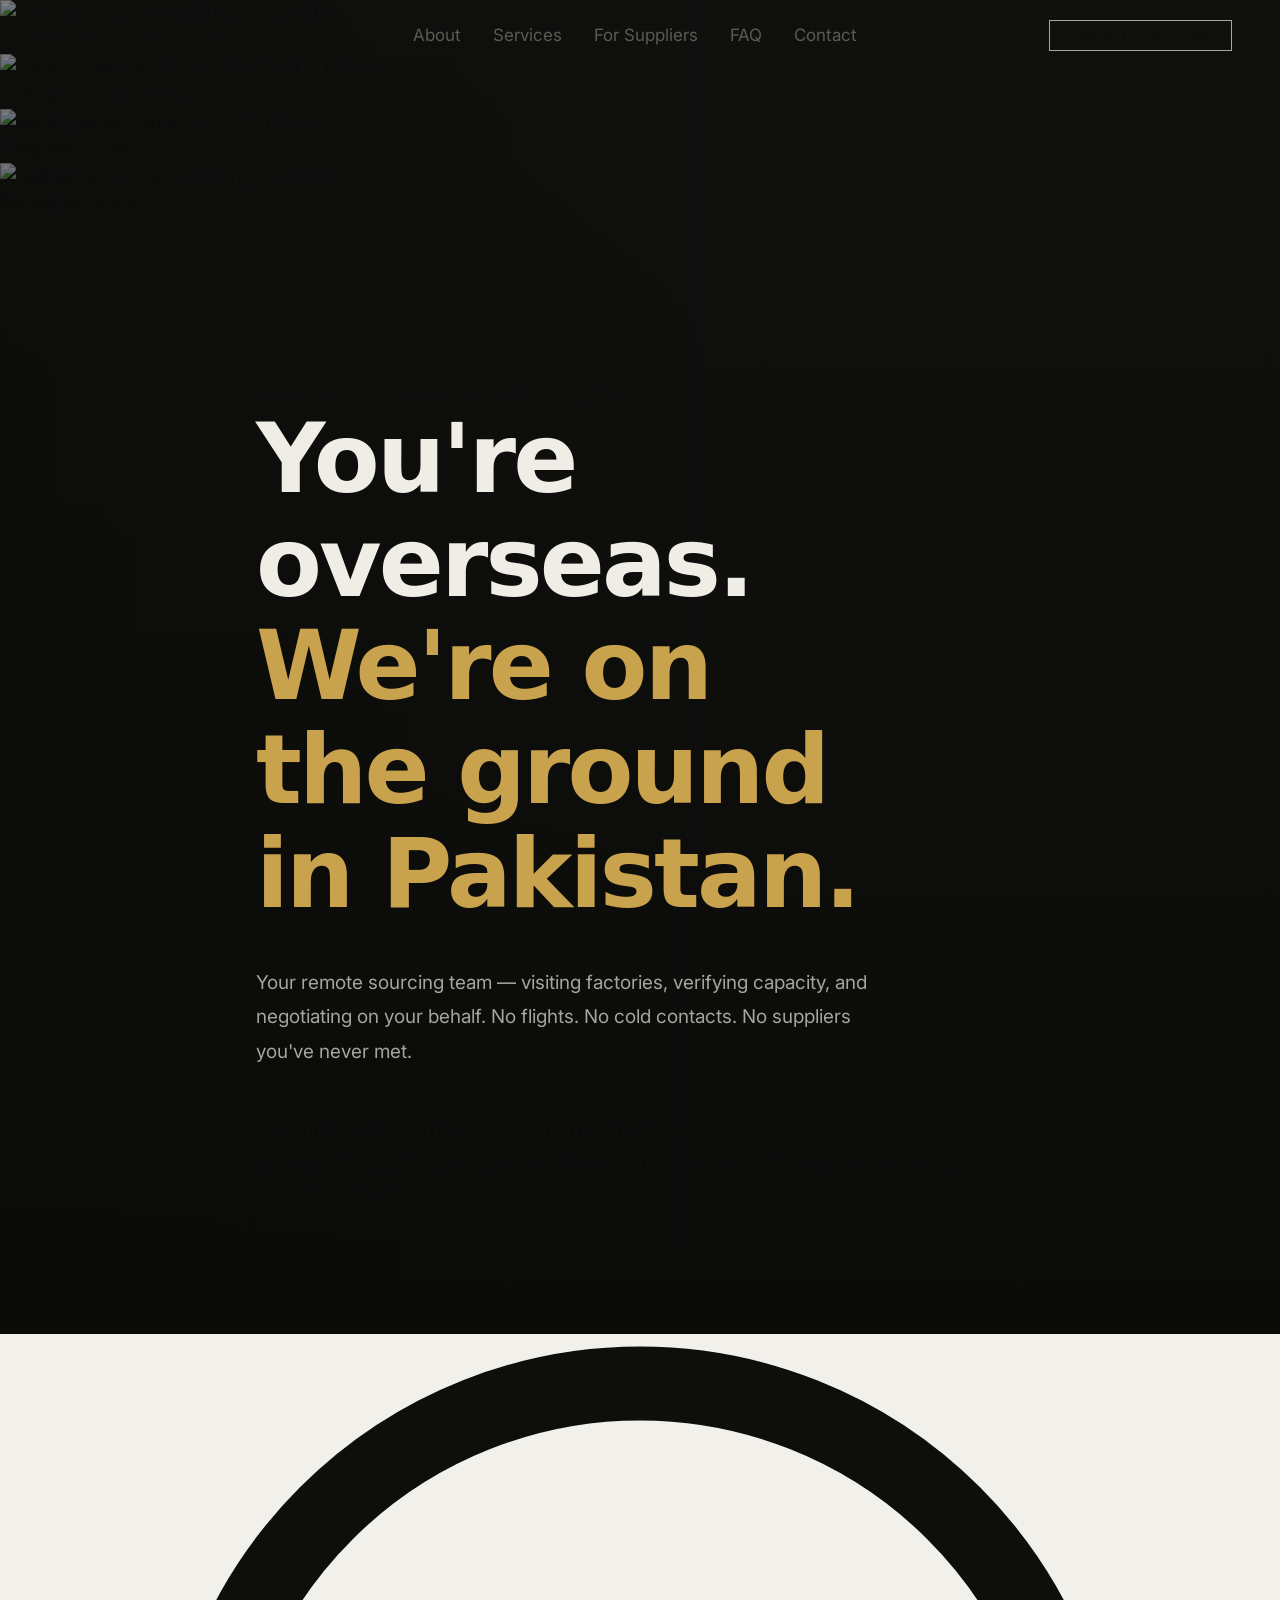
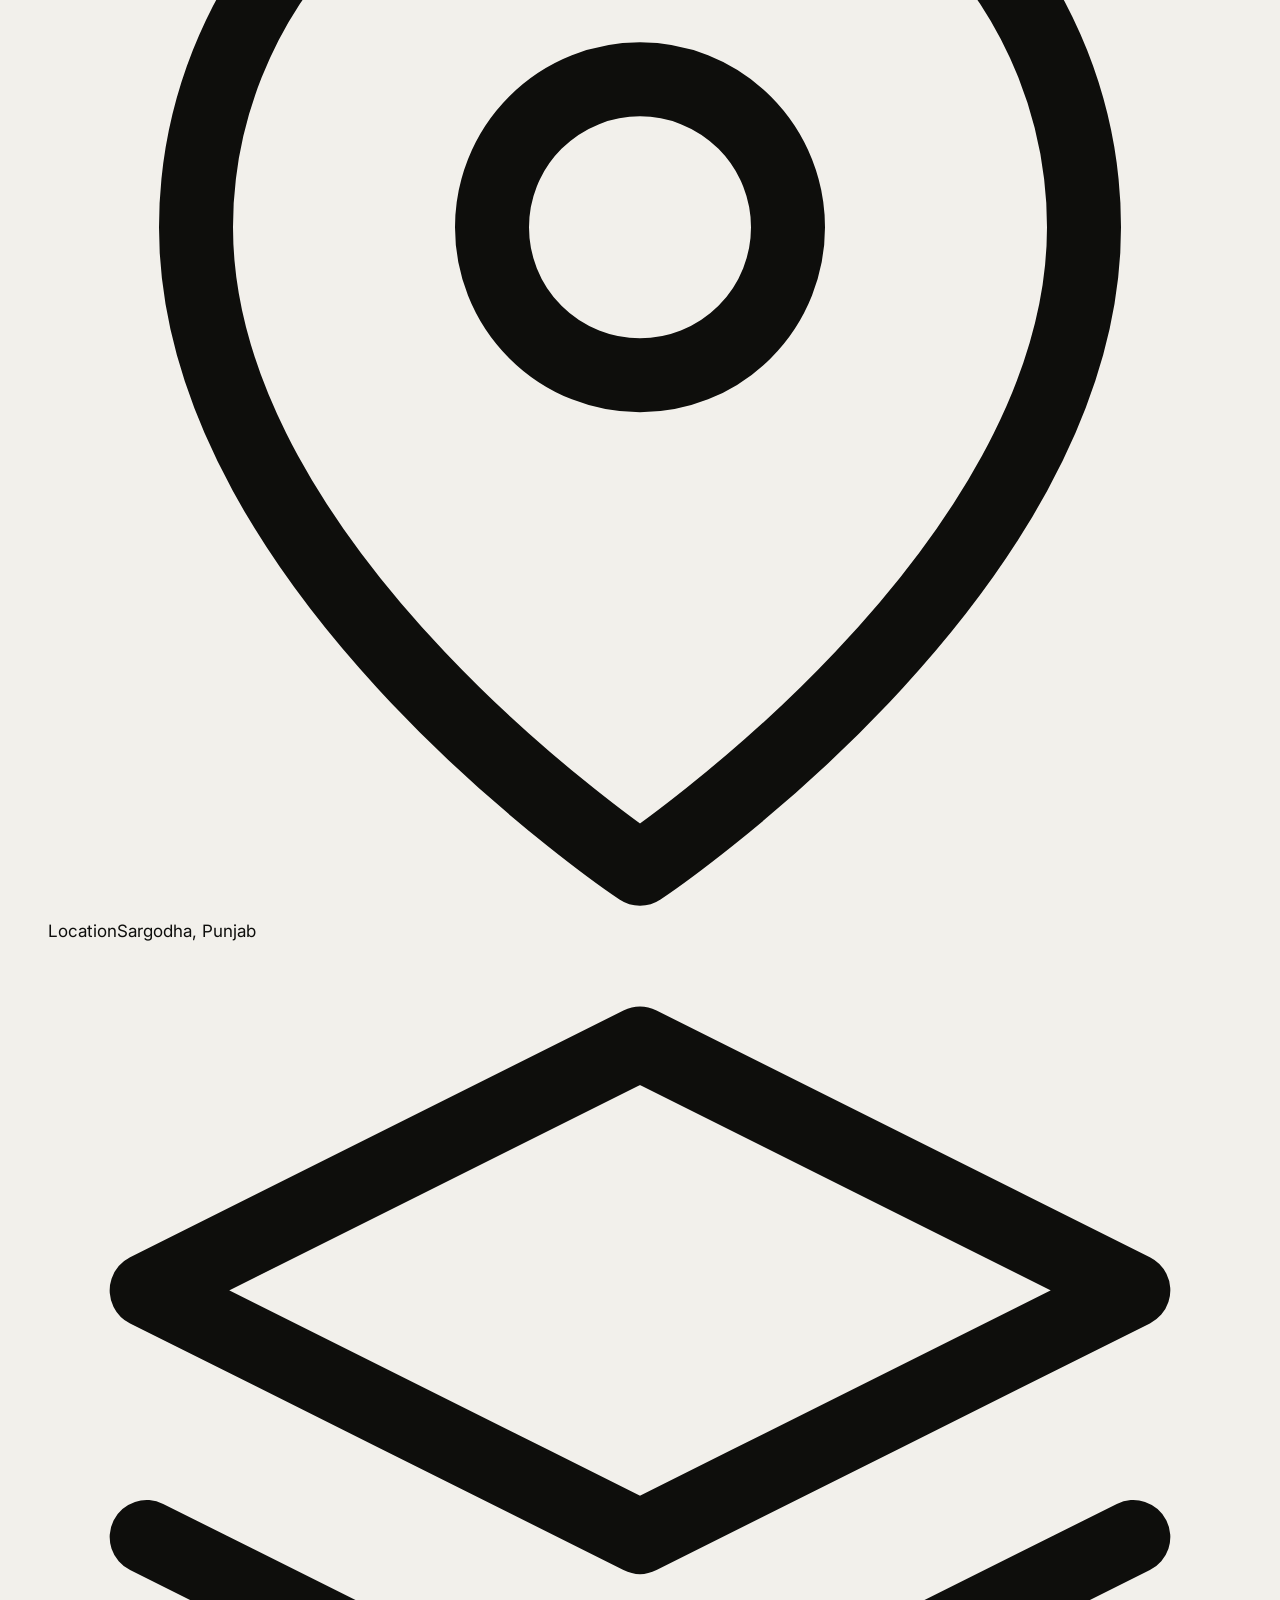
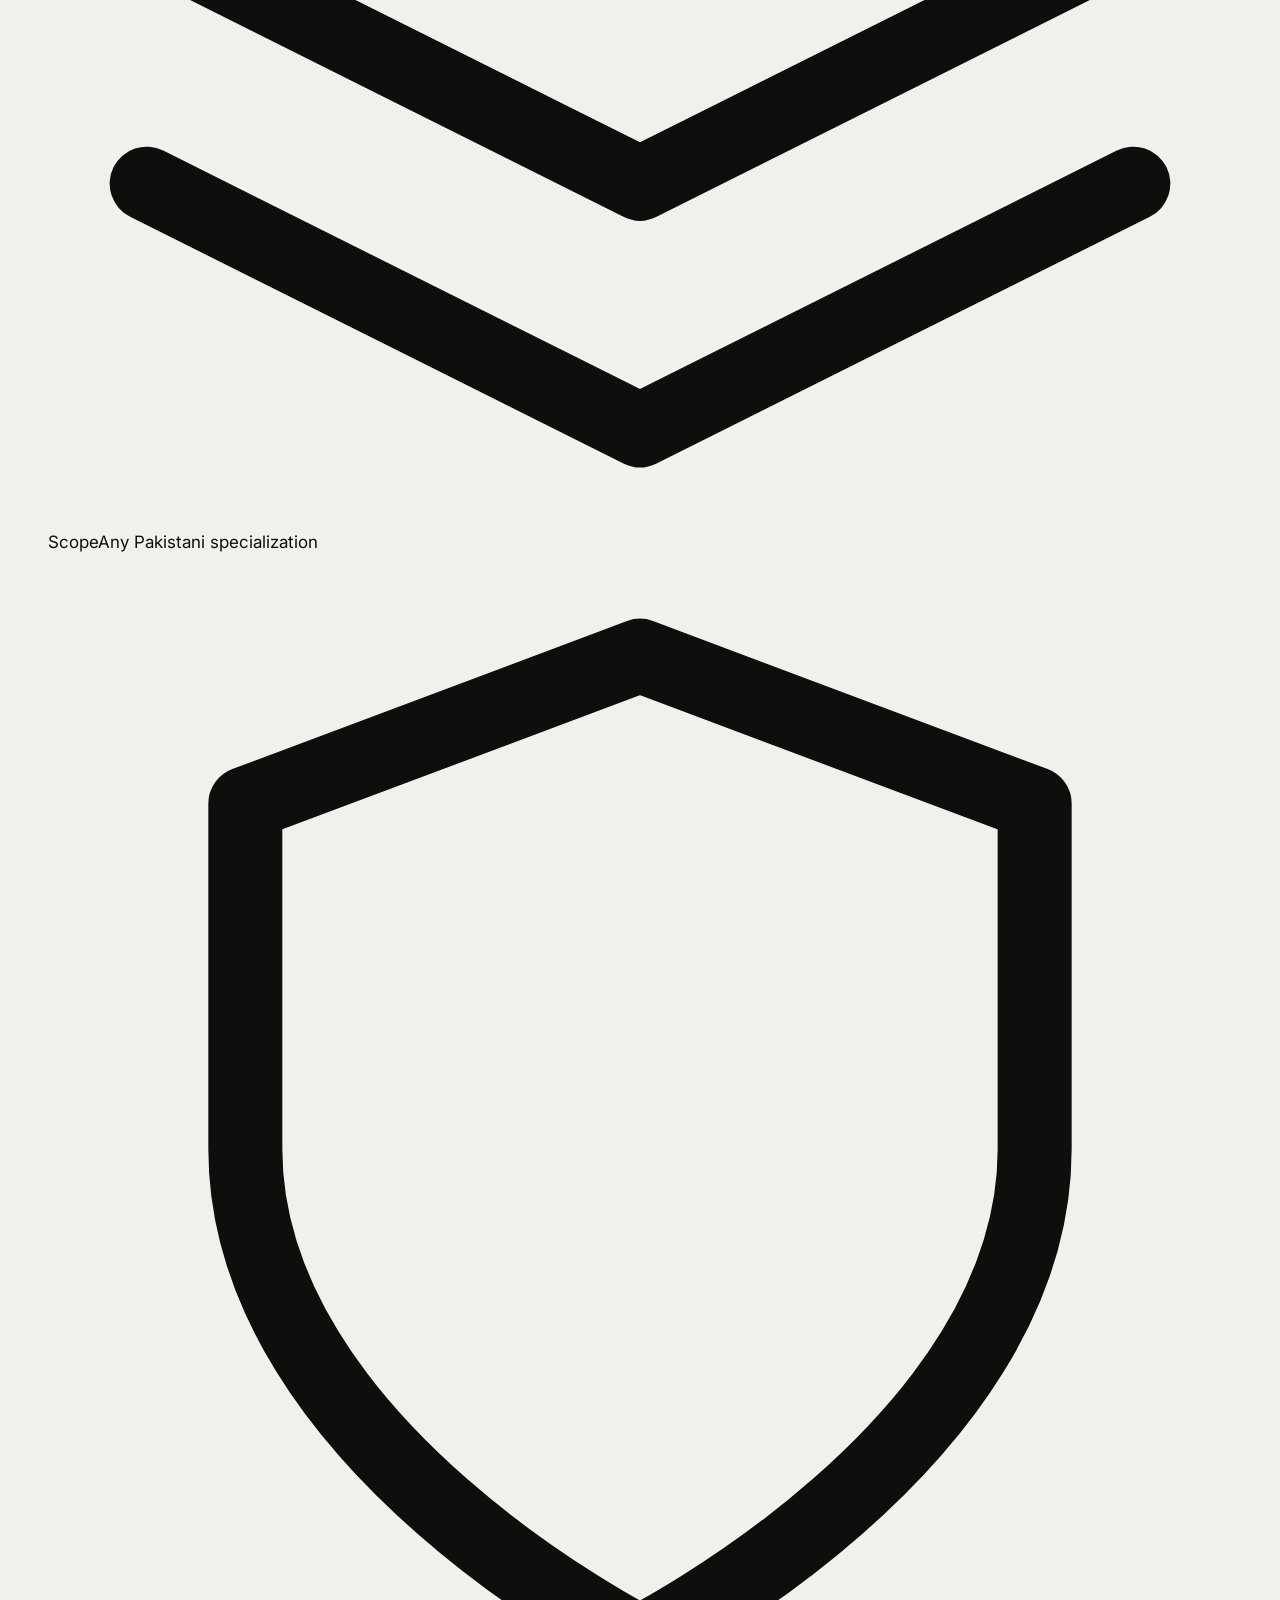
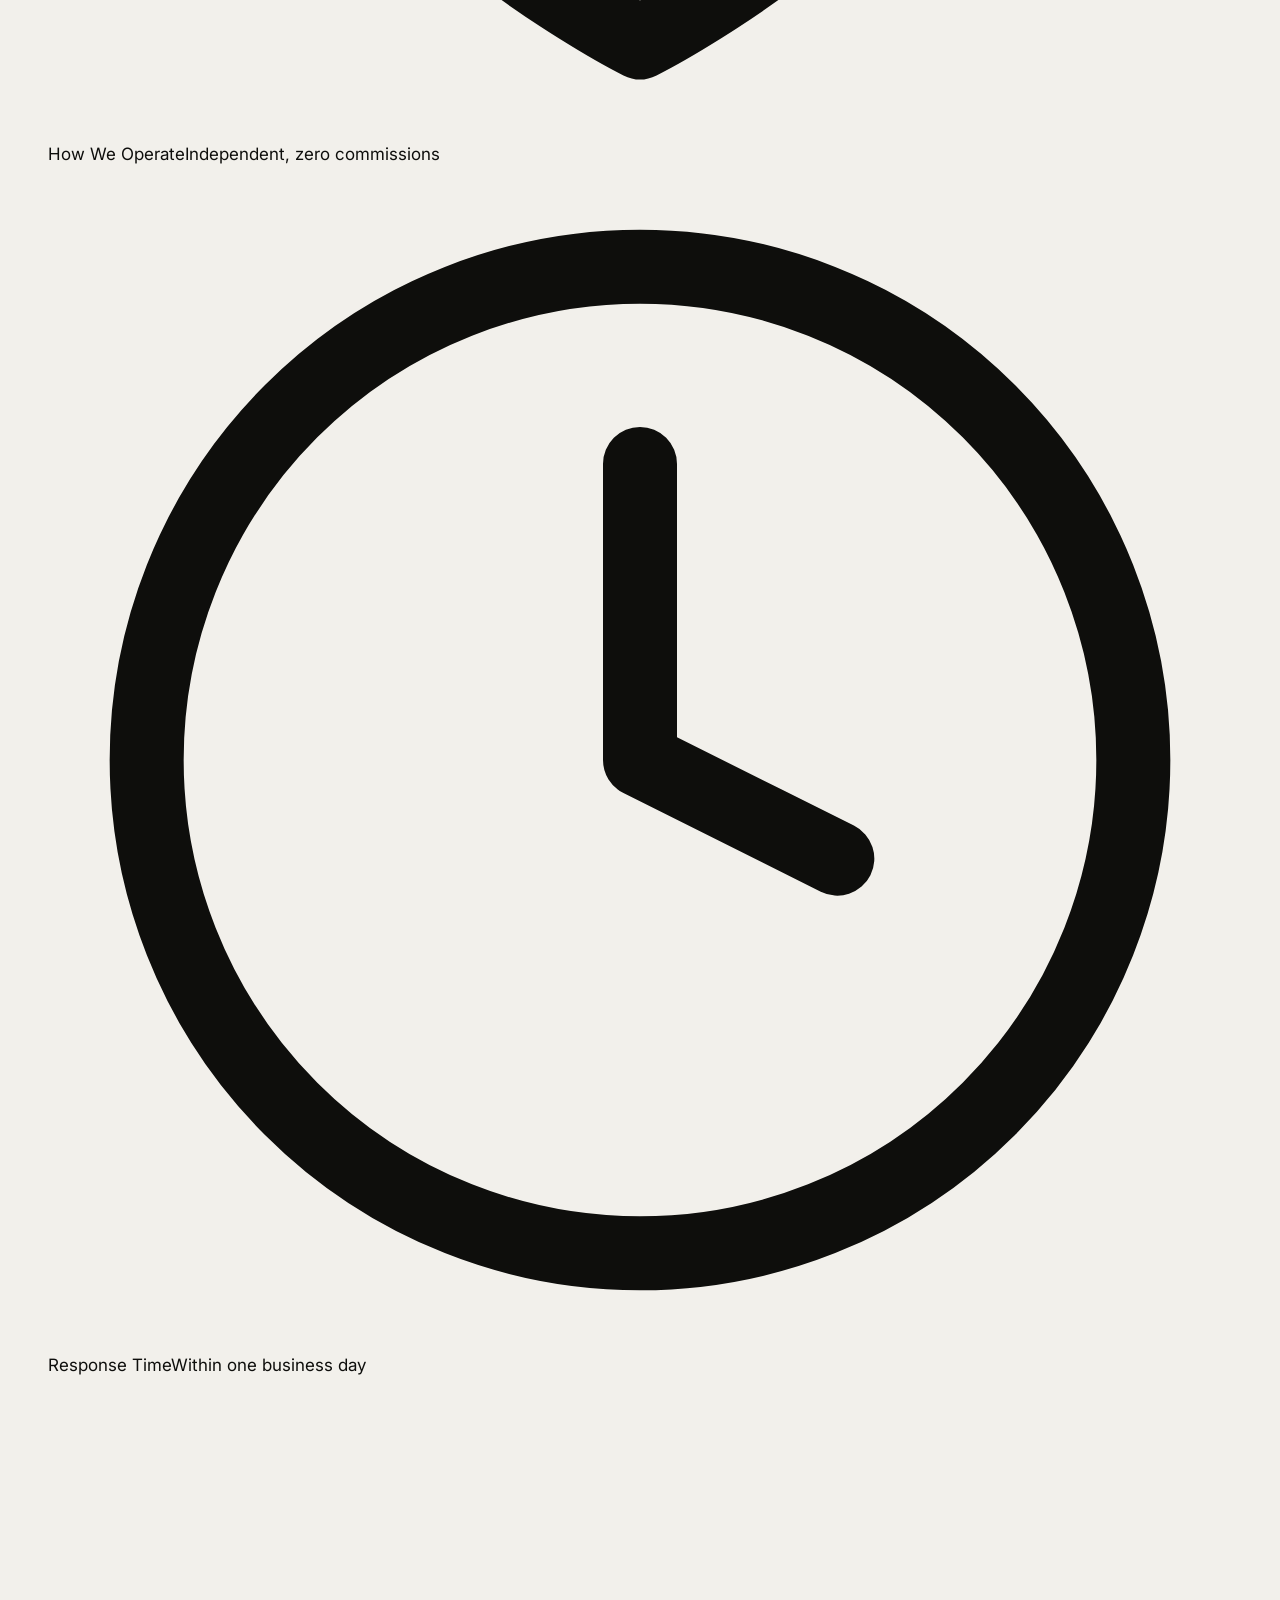
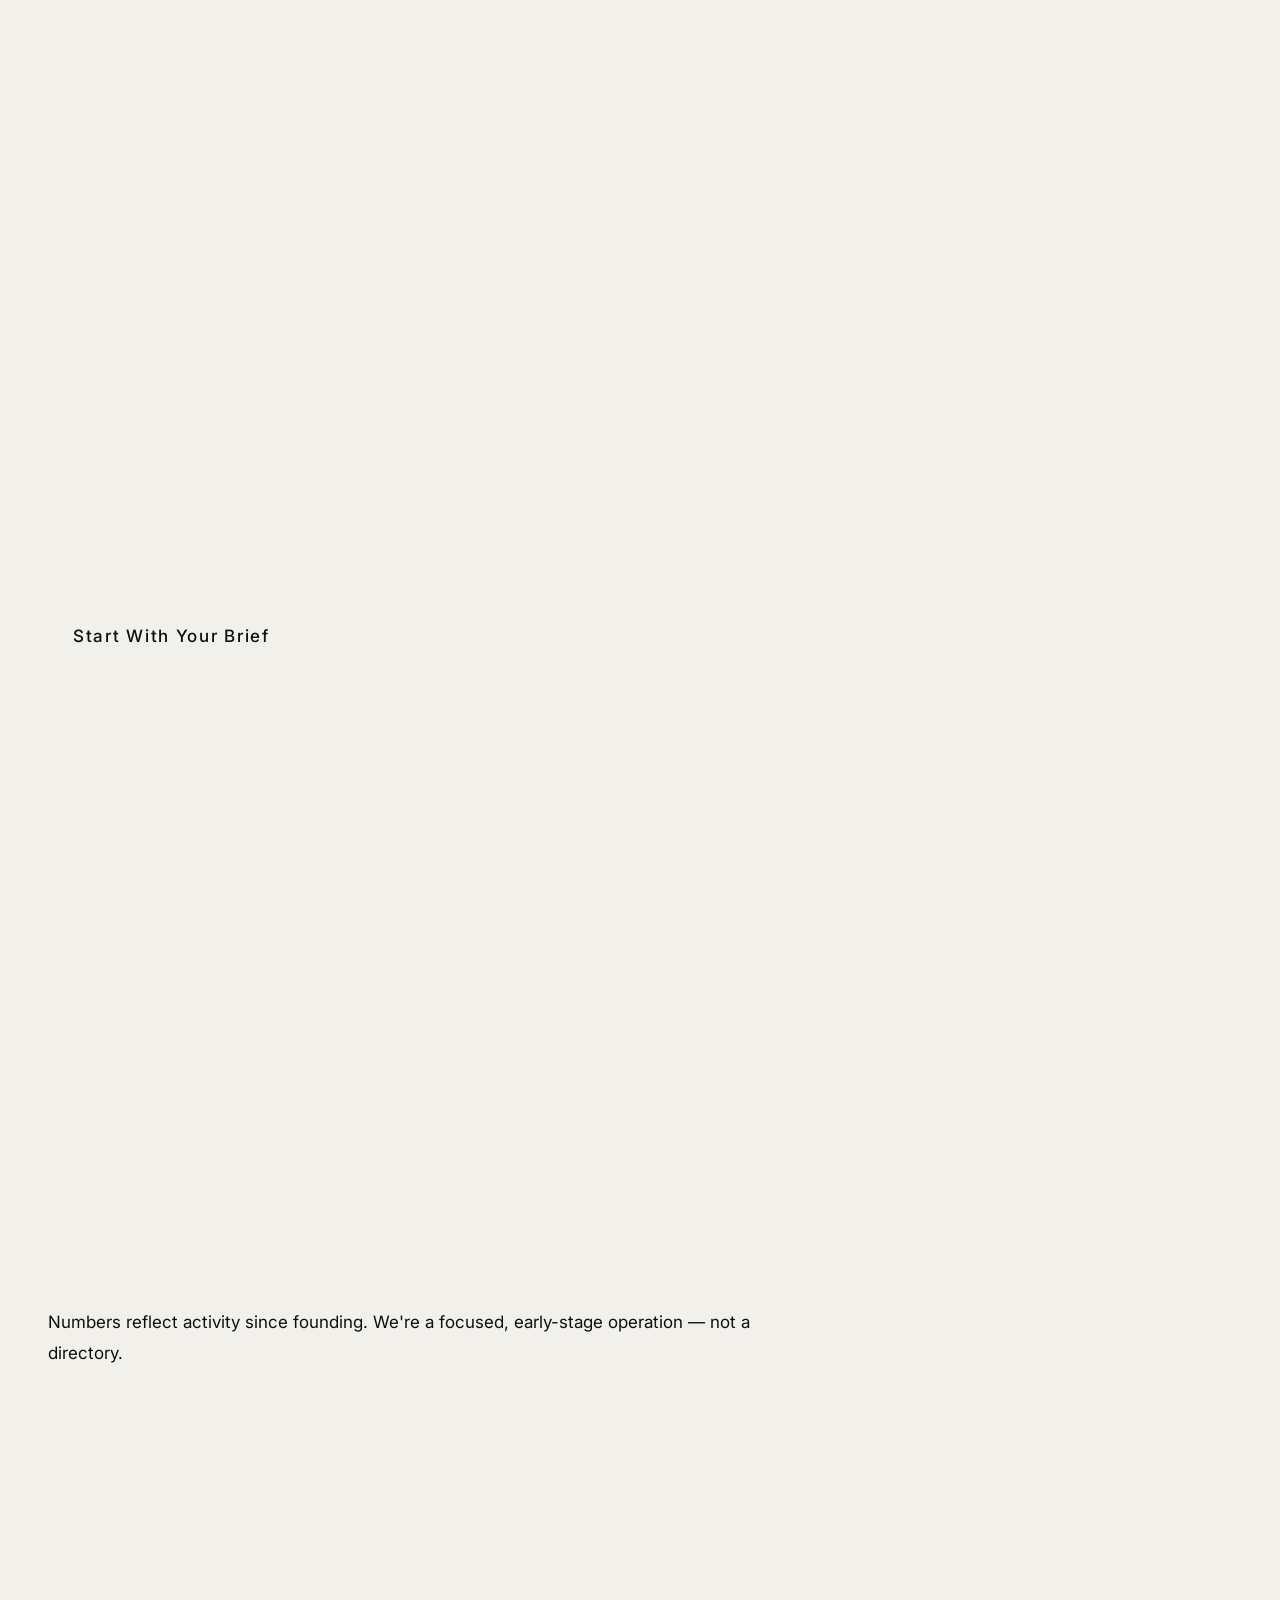
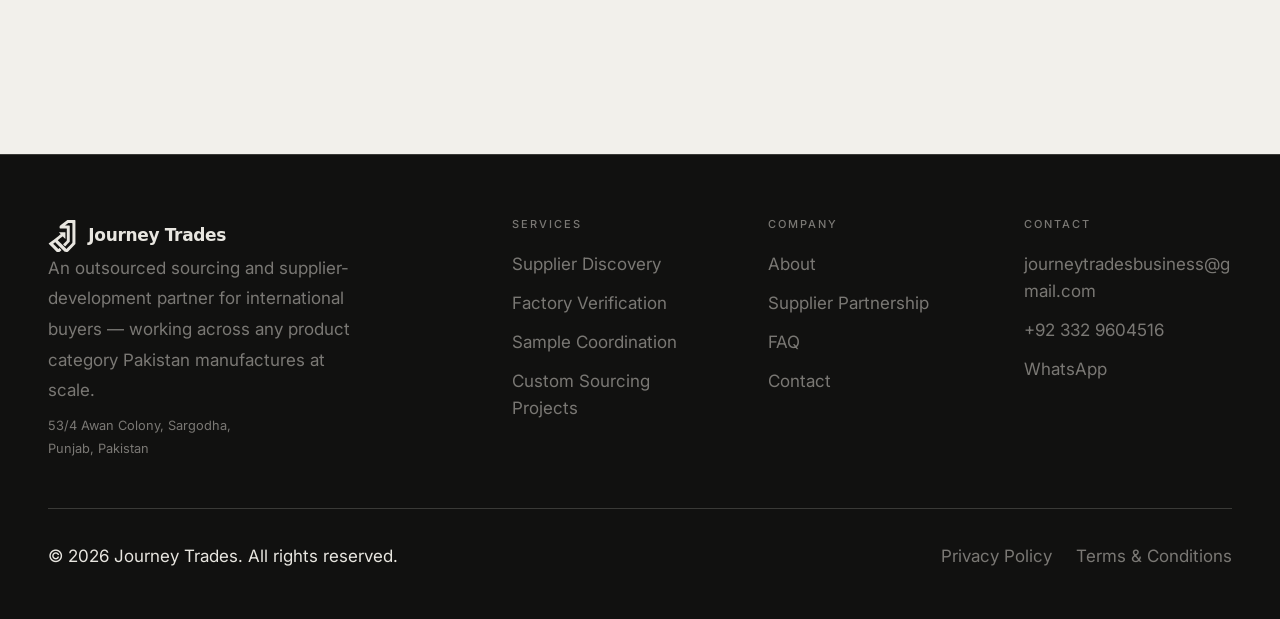
==== commit bffa4078: "Add files via upload" ====
--- a/index.html
+++ b/index.html
@@ -1,701 +1,348 @@
 <!DOCTYPE html>
 <html lang="en">
 <head>
-  <meta charset="UTF-8">
-  <meta name="viewport" content="width=device-width, initial-scale=1.0">
-
-  <title>Journey Trades — Sourcing &amp; Supplier Development in Pakistan</title>
-  <meta name="description" content="Your sourcing office on the ground in Pakistan. We find, verify, and coordinate textile manufacturers for international buyers.">
-
-  <meta property="og:type"         content="website">
-  <meta property="og:url"          content="https://journeytrades.com/">
-  <meta property="og:title"        content="Journey Trades — Sourcing &amp; Supplier Development in Pakistan">
-  <meta property="og:description"  content="Your sourcing team on the ground in Pakistan. We find, verify, and coordinate textile manufacturers for international buyers.">
-  <meta property="og:image"        content="https://journeytrades.com/assets/images/hero/hero-desktop.webp">
-
-  <meta name="twitter:card"        content="summary_large_image">
-  <meta name="twitter:title"       content="Journey Trades — Sourcing &amp; Supplier Development in Pakistan">
-  <meta name="twitter:description" content="We find, verify, and coordinate Pakistani textile manufacturers on behalf of international buyers.">
-  <meta name="twitter:image"       content="https://journeytrades.com/assets/images/hero/hero-desktop.webp">
-
-  <link rel="icon"             type="image/svg+xml"  href="/assets/favicon/favicon.svg">
-  <link rel="icon"             type="image/png" sizes="96x96"  href="/assets/favicon/favicon-96x96.png">
-  <link rel="icon"             type="image/x-icon"   href="/assets/favicon/favicon.ico">
-  <link rel="apple-touch-icon" sizes="180x180"       href="/assets/favicon/apple-touch-icon.png">
-  <link rel="manifest"                               href="/site.webmanifest">
-
-  <link rel="preconnect" href="https://fonts.googleapis.com">
-  <link rel="preconnect" href="https://fonts.gstatic.com" crossorigin>
-  <link href="https://fonts.googleapis.com/css2?family=Syne:wght@700;800&family=Inter:wght@400;500;600&family=JetBrains+Mono:wght@500&display=swap" rel="stylesheet">
-
-  <link rel="canonical" href="https://journeytrades.com/">
-
-  <link rel="stylesheet" href="/css/style.css">
-  <link rel="stylesheet" href="/css/home.css">
+<meta charset="UTF-8">
+<meta name="viewport" content="width=device-width, initial-scale=1.0">
+<title>Journey Trades — Sourcing &amp; Verification Partner in Pakistan</title>
+<meta name="description" content="Your remote sourcing team on the ground in Pakistan. We shortlist, verify, and negotiate with manufacturers on your behalf — for any product Pakistan makes at scale.">
+<link rel="preconnect" href="https://fonts.googleapis.com">
+<link rel="preconnect" href="https://fonts.gstatic.com" crossorigin>
+<link href="https://fonts.googleapis.com/css2?family=Space+Grotesk:wght@500;600;700&family=Inter:wght@400;500;600;700&family=JetBrains+Mono:wght@500;600&display=swap" rel="stylesheet">
+<link rel="stylesheet" href="css/style.css">
 </head>
 <body>
 
-  <a href="#main-content" class="skip-link">Skip to main content</a>
-
-  <header role="banner">
-    <nav class="nav nav--over-dark" id="site-nav" aria-label="Main navigation">
-      <div class="nav__inner container">
-
-        <a href="/" class="nav__brand" aria-label="Journey Trades — Home">
-          <span class="nav__mark" aria-hidden="true">
-            <svg viewBox="381.33 122.94 254.98 306.00" xmlns="http://www.w3.org/2000/svg" aria-hidden="true" focusable="false"><path fill="currentColor" d="M492.219360,255.719696 C487.970673,251.401764 483.965637,247.331940 479.997284,243.299408 C481.773834,241.290131 483.369568,241.736816 484.786346,241.733704 C500.950500,241.697998 517.115051,241.760742 533.278870,241.675629 C536.532776,241.658493 538.229919,242.593063 538.214355,246.176392 C538.138489,263.673279 538.195129,281.170685 538.187622,298.667908 C538.187256,299.475739 538.202148,300.349670 537.248962,300.984955 C535.290833,301.412384 534.532166,299.639404 533.427429,298.526733 C528.144592,293.205994 522.882629,287.864319 517.635010,282.508728 C516.017578,280.857971 514.525269,279.582428 512.106262,281.442688 C497.848846,292.407104 483.533447,303.296173 469.249542,314.226257 C469.011902,314.408142 468.924530,314.786438 468.872314,314.881500 C494.978088,340.527435 521.039734,366.130005 547.777771,392.397064 C550.860657,389.139160 555.244202,384.400482 559.742493,379.773346 C572.284668,366.872040 584.827454,353.970581 597.484985,341.183014 C600.006348,338.635864 601.158508,335.977844 601.152100,332.351929 C601.053955,276.360565 601.016846,220.368958 601.138489,164.377777 C601.148865,159.608215 599.744385,157.890137 594.889404,158.078583 C586.236511,158.414490 577.562073,158.185883 568.896851,158.221893 C567.082275,158.229431 565.195679,157.996155 563.598877,159.205017 C554.478271,166.109589 545.360718,173.018188 536.156189,179.990524 C537.889099,181.886978 539.625610,181.592804 541.217590,181.585632 C551.380310,181.539932 561.548218,181.598801 571.702759,181.267838 C575.767700,181.135345 577.372253,182.289490 577.363159,186.539581 C577.265991,232.199249 577.288330,277.859222 577.348022,323.519012 C577.351562,326.256561 576.355835,328.283813 574.530151,330.162781 C562.570923,342.470795 550.576233,354.745850 538.759583,367.189697 C536.109314,369.980621 534.418335,369.785675 531.954956,367.059418 C528.161133,362.860901 524.103699,358.885468 519.976135,355.009216 C517.406128,352.595734 517.024597,350.875061 519.827148,348.115173 C529.203430,338.881683 538.237244,329.301453 547.532532,319.984039 C549.837402,317.673645 550.729797,315.225372 550.720886,311.995819 C550.630432,279.167633 550.588562,246.338837 550.731201,213.511063 C550.749634,209.265808 549.271851,208.119171 545.238403,208.156525 C527.575867,208.320053 509.909210,208.088135 492.248108,208.314621 C487.396088,208.376831 485.508484,207.134674 485.556122,201.903229 C485.714783,184.478241 485.535400,184.493973 499.542938,173.908081 C517.348938,160.451614 535.152893,146.992111 552.895752,133.452637 C555.155579,131.728149 557.503235,130.980072 560.276611,130.983826 C581.106812,131.011978 601.937317,131.055344 622.766968,130.943924 C626.807556,130.922302 628.318054,132.323074 628.312683,136.488327 C628.223572,205.811172 628.248474,275.134186 628.276550,344.457153 C628.277588,346.911621 627.695251,348.962250 625.915466,350.777222 C604.217590,372.904419 582.559082,395.070221 560.886902,417.222687 C560.538513,417.578796 560.169983,417.923492 559.772217,418.221985 C554.971069,421.824646 533.644470,420.338440 529.401917,416.060669 C503.236969,389.678223 477.083954,363.283936 450.935394,336.885254 C445.846863,331.748047 445.846344,331.707733 440.229309,335.979370 C436.121277,339.103455 432.063232,342.293457 428.000671,345.476746 C427.767517,345.659454 427.695007,346.047119 427.432037,346.569000 C443.109436,361.708893 458.841797,376.901855 474.966919,392.474121 C476.721710,391.483978 478.832550,388.628113 481.294250,386.196716 C483.282410,384.233093 484.864899,384.271484 486.775757,386.243256 C491.181244,390.789246 495.623444,395.303986 500.180634,399.696655 C502.305176,401.744446 502.652954,403.499542 500.231781,405.450317 C499.845337,405.761688 499.527985,406.159149 499.180969,406.518982 C485.274841,420.939636 485.276093,420.915375 465.383636,419.879028 C462.577545,419.732819 460.314514,418.886597 458.288696,416.833862 C435.349701,393.589966 412.379608,370.376526 389.334137,347.238281 C386.774902,344.668762 386.963837,343.059631 389.784821,340.916809 C418.702850,318.951202 447.563599,296.910217 476.432800,274.880371 C482.764526,270.048645 489.066345,265.177734 495.222076,260.447754 C495.000000,258.157471 493.479034,257.229156 492.219360,255.719696 z"/></svg>
-          </span>
-          <span class="nav__wordmark">Journey Trades</span>
+<a href="#main" class="skip-link">Skip to main content</a>
+
+<header>
+  <nav class="nav" id="site-nav" aria-label="Main navigation">
+    <div class="container nav__inner">
+      <a href="/" class="nav__brand" aria-label="Journey Trades — Home">
+        <span class="nav__mark" aria-hidden="true">
+          <svg viewBox="381.33 122.94 254.98 306.00" xmlns="http://www.w3.org/2000/svg"><path fill="currentColor" d="M492.219360,255.719696 C487.970673,251.401764 483.965637,247.331940 479.997284,243.299408 C481.773834,241.290131 483.369568,241.736816 484.786346,241.733704 C500.950500,241.697998 517.115051,241.760742 533.278870,241.675629 C536.532776,241.658493 538.229919,242.593063 538.214355,246.176392 C538.138489,263.673279 538.195129,281.170685 538.187622,298.667908 C538.187256,299.475739 538.202148,300.349670 537.248962,300.984955 C535.290833,301.412384 534.532166,299.639404 533.427429,298.526733 C528.144592,293.205994 522.882629,287.864319 517.635010,282.508728 C516.017578,280.857971 514.525269,279.582428 512.106262,281.442688 C497.848846,292.407104 483.533447,303.296173 469.249542,314.226257 C469.011902,314.408142 468.924530,314.786438 468.872314,314.881500 C494.978088,340.527435 521.039734,366.130005 547.777771,392.397064 C550.860657,389.139160 555.244202,384.400482 559.742493,379.773346 C572.284668,366.872040 584.827454,353.970581 597.484985,341.183014 C600.006348,338.635864 601.158508,335.977844 601.152100,332.351929 C601.053955,276.360565 601.016846,220.368958 601.138489,164.377777 C601.148865,159.608215 599.744385,157.890137 594.889404,158.078583 C586.236511,158.414490 577.562073,158.185883 568.896851,158.221893 C567.082275,158.229431 565.195679,157.996155 563.598877,159.205017 C554.478271,166.109589 545.360718,173.018188 536.156189,179.990524 C537.889099,181.886978 539.625610,181.592804 541.217590,181.585632 C551.380310,181.539932 561.548218,181.598801 571.702759,181.267838 C575.767700,181.135345 577.372253,182.289490 577.363159,186.539581 C577.265991,232.199249 577.288330,277.859222 577.348022,323.519012 C577.351562,326.256561 576.355835,328.283813 574.530151,330.162781 C562.570923,342.470795 550.576233,354.745850 538.759583,367.189697 C536.109314,369.980621 534.418335,369.785675 531.954956,367.059418 C528.161133,362.860901 524.103699,358.885468 519.976135,355.009216 C517.406128,352.595734 517.024597,350.875061 519.827148,348.115173 C529.203430,338.881683 538.237244,329.301453 547.532532,319.984039 C549.837402,317.673645 550.729797,315.225372 550.720886,311.995819 C550.630432,279.167633 550.588562,246.338837 550.731201,213.511063 C550.749634,209.265808 549.271851,208.119171 545.238403,208.156525 C527.575867,208.320053 509.909210,208.088135 492.248108,208.314621 C487.396088,208.376831 485.508484,207.134674 485.556122,201.903229 C485.714783,184.478241 485.535400,184.493973 499.542938,173.908081 C517.348938,160.451614 535.152893,146.992111 552.895752,133.452637 C555.155579,131.728149 557.503235,130.980072 560.276611,130.983826 C581.106812,131.011978 601.937317,131.055344 622.766968,130.943924 C626.807556,130.922302 628.318054,132.323074 628.312683,136.488327 C628.223572,205.811172 628.248474,275.134186 628.276550,344.457153 C628.277588,346.911621 627.695251,348.962250 625.915466,350.777222 C604.217590,372.904419 582.559082,395.070221 560.886902,417.222687 C560.538513,417.578796 560.169983,417.923492 559.772217,418.221985 C554.971069,421.824646 533.644470,420.338440 529.401917,416.060669 C503.236969,389.678223 477.083954,363.283936 450.935394,336.885254 C445.846863,331.748047 445.846344,331.707733 440.229309,335.979370 C436.121277,339.103455 432.063232,342.293457 428.000671,345.476746 C427.767517,345.659454 427.695007,346.047119 427.432037,346.569000 C443.109436,361.708893 458.841797,376.901855 474.966919,392.474121 C476.721710,391.483978 478.832550,388.628113 481.294250,386.196716 C483.282410,384.233093 484.864899,384.271484 486.775757,386.243256 C491.181244,390.789246 495.623444,395.303986 500.180634,399.696655 C502.305176,401.744446 502.652954,403.499542 500.231781,405.450317 C499.845337,405.761688 499.527985,406.159149 499.180969,406.518982 C485.274841,420.939636 485.276093,420.915375 465.383636,419.879028 C462.577545,419.732819 460.314514,418.886597 458.288696,416.833862 C435.349701,393.589966 412.379608,370.376526 389.334137,347.238281 C386.774902,344.668762 386.963837,343.059631 389.784821,340.916809 C418.702850,318.951202 447.563599,296.910217 476.432800,274.880371 C482.764526,270.048645 489.066345,265.177734 495.222076,260.447754 C495.000000,258.157471 493.479034,257.229156 492.219360,255.719696 z"/></svg>
+        </span>
+        <span class="nav__wordmark">Journey Trades</span>
+      </a>
+      <ul class="nav__links" role="list">
+        <li><a href="/about" class="nav__link">About</a></li>
+        <li><a href="/services" class="nav__link">Services</a></li>
+        <li><a href="/suppliers" class="nav__link">For Suppliers</a></li>
+        <li><a href="/faq" class="nav__link">FAQ</a></li>
+        <li><a href="/contact" class="nav__link">Contact</a></li>
+      </ul>
+      <div class="nav__actions">
+        <a href="/contact" class="btn btn--copper nav__cta">Talk With Our Team</a>
+        <button class="nav__toggle" id="menu-toggle" aria-expanded="false" aria-controls="mobile-menu" aria-label="Open navigation menu">
+          <span class="nav__toggle-bar"></span><span class="nav__toggle-bar"></span><span class="nav__toggle-bar"></span>
+        </button>
+      </div>
+    </div>
+    <div class="nav__mobile" id="mobile-menu" aria-hidden="true">
+      <ul class="nav__mobile-links" role="list">
+        <li><a href="/about" class="nav__mobile-link">About</a></li>
+        <li><a href="/services" class="nav__mobile-link">Services</a></li>
+        <li><a href="/suppliers" class="nav__mobile-link">For Suppliers</a></li>
+        <li><a href="/faq" class="nav__mobile-link">FAQ</a></li>
+        <li><a href="/contact" class="nav__mobile-link">Contact</a></li>
+      </ul>
+      <a href="/contact" class="btn btn--copper nav__mobile-cta">Talk With Our Team</a>
+    </div>
+  </nav>
+</header>
+
+<main id="main">
+
+  <!-- HERO -->
+  <section class="hero">
+    <div class="hero__bg" aria-roledescription="carousel" aria-label="Journey Trades background photography">
+      <div class="carousel__track">
+
+        <figure class="carousel__slide is-active" data-slide="0">
+          <img class="carousel__photo" src="assets/images/hero-01.jpg" alt="Home textiles manufacturing in Pakistan">
+          <figcaption class="carousel__caption"><span class="carousel__caption-num">01</span>Home Textiles</figcaption>
+        </figure>
+
+        <figure class="carousel__slide" data-slide="1">
+          <img class="carousel__photo" src="assets/images/hero-02.jpg" alt="Surgical instruments manufacturing in Pakistan">
+          <figcaption class="carousel__caption"><span class="carousel__caption-num">02</span>Surgical Instruments</figcaption>
+        </figure>
+
+        <figure class="carousel__slide" data-slide="2">
+          <img class="carousel__photo" src="assets/images/hero-03.jpg" alt="Sports goods manufacturing in Pakistan">
+          <figcaption class="carousel__caption"><span class="carousel__caption-num">03</span>Sports Goods</figcaption>
+        </figure>
+
+        <figure class="carousel__slide" data-slide="3">
+          <img class="carousel__photo" src="assets/images/hero-04.jpg" alt="Leather goods manufacturing in Pakistan">
+          <figcaption class="carousel__caption"><span class="carousel__caption-num">04</span>Leather Goods</figcaption>
+        </figure>
+
+      </div>
+      <div class="carousel__dots" role="tablist" aria-label="Choose photo">
+        <button class="carousel__dot is-active" data-slide-to="0" role="tab" aria-selected="true" aria-label="Slide 1"></button>
+        <button class="carousel__dot" data-slide-to="1" role="tab" aria-selected="false" aria-label="Slide 2"></button>
+        <button class="carousel__dot" data-slide-to="2" role="tab" aria-selected="false" aria-label="Slide 3"></button>
+        <button class="carousel__dot" data-slide-to="3" role="tab" aria-selected="false" aria-label="Slide 4"></button>
+      </div>
+    </div>
+    <div class="hero__overlay" aria-hidden="true"></div>
+
+    <div class="container hero__inner">
+    <div class="hero__content">
+      <div class="eyebrow">Independent Sourcing &amp; Verification — Pakistan</div>
+      <h1 class="hero__title">You're overseas. <em>We're on the ground in Pakistan.</em></h1>
+      <p class="hero__sub">Your remote sourcing team — visiting factories, verifying capacity, and negotiating on your behalf. No flights. No cold contacts. No suppliers you've never met.</p>
+      <div class="hero__actions">
+        <a href="/contact" class="btn btn--copper">Send Us Your Brief</a>
+        <a href="/services" class="btn btn--outline-light">See How It Works</a>
+      </div>
+      <div class="hero__trust">
+        <span class="hero__trust-item">Sargodha, Punjab, Pakistan</span>
+        <span class="hero__trust-item">Not limited to one industry</span>
+        <span class="hero__trust-item">Zero supplier commissions</span>
+        <span class="hero__trust-item">Reply within one business day</span>
+      </div>
+    </div>
+    </div>
+  </section>
+
+  <!-- PROOF STRIP -->
+  <div class="strip">
+    <div class="container strip__grid">
+      <div class="strip__item">
+        <svg class="strip__icon" viewBox="0 0 24 24" fill="none" stroke="currentColor" stroke-width="1.5" stroke-linecap="round" stroke-linejoin="round" aria-hidden="true"><path d="M21 10c0 7-9 13-9 13s-9-6-9-13a9 9 0 0 1 18 0z"/><circle cx="12" cy="10" r="3"/></svg>
+        <div class="strip__text"><span class="strip__label">Location</span><span class="strip__value">Sargodha, Punjab</span></div>
+      </div>
+      <div class="strip__item">
+        <svg class="strip__icon" viewBox="0 0 24 24" fill="none" stroke="currentColor" stroke-width="1.5" stroke-linecap="round" stroke-linejoin="round" aria-hidden="true"><polygon points="12 2 2 7 12 12 22 7 12 2"/><polyline points="2 17 12 22 22 17"/><polyline points="2 12 12 17 22 12"/></svg>
+        <div class="strip__text"><span class="strip__label">Scope</span><span class="strip__value">Any Pakistani specialization</span></div>
+      </div>
+      <div class="strip__item">
+        <svg class="strip__icon" viewBox="0 0 24 24" fill="none" stroke="currentColor" stroke-width="1.5" stroke-linecap="round" stroke-linejoin="round" aria-hidden="true"><path d="M12 22s8-4 8-10V5l-8-3-8 3v7c0 6 8 10 8 10z"/></svg>
+        <div class="strip__text"><span class="strip__label">How We Operate</span><span class="strip__value">Independent, zero commissions</span></div>
+      </div>
+      <div class="strip__item">
+        <svg class="strip__icon" viewBox="0 0 24 24" fill="none" stroke="currentColor" stroke-width="1.5" stroke-linecap="round" stroke-linejoin="round" aria-hidden="true"><circle cx="12" cy="12" r="10"/><polyline points="12 6 12 12 16 14"/></svg>
+        <div class="strip__text"><span class="strip__label">Response Time</span><span class="strip__value">Within one business day</span></div>
+      </div>
+    </div>
+  </div>
+
+  <!-- CHALLENGE -->
+  <section class="section">
+    <div class="container challenge__layout">
+      <div class="fade-up">
+        <div class="eyebrow eyebrow--dark">The challenge</div>
+        <h2 class="challenge__title">Sourcing from Pakistan without someone on the ground is high-risk.</h2>
+        <p class="challenge__body">You can't walk the factory floor from abroad. Suppliers overstate capacity, understate lead times, and sometimes deliver production that bears no resemblance to the samples they sent.</p>
+        <p class="challenge__body">Journey Trades operates as your eyes and hands in Pakistan — visiting facilities, verifying documents, coordinating samples, and escalating problems before they become expensive mistakes.</p>
+        <a href="/about" class="challenge__link">How we work →</a>
+      </div>
+      <div>
+        <p class="challenge__pains-intro fade-up">What buyers tell us before they start</p>
+        <div class="pain fade-up" style="transition-delay:60ms"><span class="pain__mark">01</span><span>"I don't know which factories are actually reliable."</span></div>
+        <div class="pain fade-up" style="transition-delay:120ms"><span class="pain__mark">02</span><span>"Nobody's checking on things between orders."</span></div>
+        <div class="pain fade-up" style="transition-delay:180ms"><span class="pain__mark">03</span><span>"I'm getting quotes, but no accountability."</span></div>
+        <div class="pain fade-up" style="transition-delay:240ms"><span class="pain__mark">04</span><span>"I've been burned by a cold contact before."</span></div>
+        <div class="pain fade-up" style="transition-delay:300ms"><span class="pain__mark">05</span><span>"I need a local point of contact — not another exporter."</span></div>
+      </div>
+    </div>
+  </section>
+
+  <!-- SERVICES -->
+  <section class="section section--ink">
+    <div class="container">
+      <div class="section-head">
+        <div class="fade-up">
+          <div class="eyebrow">What we do</div>
+          <h2 class="section-head__title">Six services. One team in Pakistan.</h2>
+        </div>
+      </div>
+      <div class="services__grid">
+        <article class="svc fade-up"><span class="svc__code">SVC—01</span><h3 class="svc__name">Supplier Discovery</h3><p class="svc__desc">We identify and shortlist manufacturers that match your product, quality, and capacity requirements — drawing on our network and independent research.</p></article>
+        <article class="svc fade-up" style="transition-delay:60ms"><span class="svc__code">SVC—02</span><h3 class="svc__name">Factory Verification</h3><p class="svc__desc">We visit, document, and assess every supplier before you're introduced to them, with a written report and photographs.</p></article>
+        <article class="svc fade-up" style="transition-delay:120ms"><span class="svc__code">SVC—03</span><h3 class="svc__name">Sample Coordination</h3><p class="svc__desc">We manage the full sample cycle: briefing the factory, tracking timelines, reviewing quality on arrival, and shipping to you.</p></article>
+        <article class="svc fade-up" style="transition-delay:180ms"><span class="svc__code">SVC—04</span><h3 class="svc__name">Quality Inspections</h3><p class="svc__desc">We inspect production at key stages and report directly to you — with photographic evidence and a clear pass/fail assessment.</p></article>
+        <article class="svc fade-up" style="transition-delay:240ms"><span class="svc__code">SVC—05</span><h3 class="svc__name">Communication Management</h3><p class="svc__desc">We handle day-to-day communication with your Pakistan suppliers — chasing, escalating, and translating details into clear updates.</p></article>
+        <article class="svc fade-up" style="transition-delay:300ms"><span class="svc__code">SVC—06</span><h3 class="svc__name">Custom Sourcing Projects</h3><p class="svc__desc">We take on complex briefs that require market research, category mapping, or multi-supplier coordination — scoped before any commitment.</p></article>
+      </div>
+    </div>
+  </section>
+
+  <!-- PROCESS -->
+  <section class="section">
+    <div class="container">
+      <div class="fade-up">
+        <div class="eyebrow eyebrow--dark">How it works</div>
+        <h2 class="section-head__title" style="margin-bottom:0;">From brief to coordinated supplier — four steps.</h2>
+      </div>
+      <div class="process__steps">
+        <div class="step fade-up"><svg class="step__rail entry-rule" viewBox="0 0 100 32" preserveAspectRatio="none"><path d="M0,16 L80,16 L92,4" fill="none" stroke="var(--line)" stroke-width="1"/></svg><span class="step__num">STEP 01</span><h3 class="step__name">Submit Your Brief</h3><p class="step__desc">Product type, specifications, target quantity, and any constraints on timing or certification.</p></div>
+        <div class="step fade-up" style="transition-delay:80ms"><svg class="step__rail entry-rule" viewBox="0 0 100 32" preserveAspectRatio="none"><path d="M0,16 L80,16 L92,4" fill="none" stroke="var(--line)" stroke-width="1"/></svg><span class="step__num">STEP 02</span><h3 class="step__name">We Identify Candidates</h3><p class="step__desc">We research and shortlist factories from our network and independent market research — no directories.</p></div>
+        <div class="step fade-up" style="transition-delay:160ms"><svg class="step__rail entry-rule" viewBox="0 0 100 32" preserveAspectRatio="none"><path d="M0,16 L80,16 L92,4" fill="none" stroke="var(--line)" stroke-width="1"/></svg><span class="step__num">STEP 03</span><h3 class="step__name">We Verify On-Site</h3><p class="step__desc">We visit shortlisted factories, assess capabilities, photograph the facility, and deliver a documented report.</p></div>
+        <div class="step fade-up" style="transition-delay:240ms"><span class="step__num">STEP 04</span><h3 class="step__name">You Move Forward</h3><p class="step__desc">Once you select a supplier, we stay engaged — communication, sample rounds, and production oversight.</p></div>
+      </div>
+      <div style="margin-top:var(--space-48);"><a href="/contact" class="btn btn--copper">Start With Your Brief</a></div>
+    </div>
+  </section>
+
+  <!-- CAPABILITY METRICS (replaces country tags) -->
+  <section class="section markets">
+    <div class="container">
+      <div class="markets__head fade-up">
+        <div class="eyebrow eyebrow--dark">What we've verified</div>
+        <h2 class="markets__title">Capability on the ground — not just country badges.</h2>
+        <p class="markets__sub">Buyers care about what you've actually done, not which flags you can list. Here's what Journey Trades has verified in the past twelve months.</p>
+      </div>
+      <div class="cap-grid">
+        <div class="cap fade-up">
+          <div class="cap__value">25+</div>
+          <div class="cap__label">Suppliers Verified</div>
+          <div class="cap__note">Across textiles, surgical, sports goods, leather</div>
+        </div>
+        <div class="cap fade-up" style="transition-delay:60ms">
+          <div class="cap__value">40+</div>
+          <div class="cap__label">Factory Visits</div>
+          <div class="cap__note">In-person, documented with photography</div>
+        </div>
+        <div class="cap fade-up" style="transition-delay:120ms">
+          <div class="cap__value">6</div>
+          <div class="cap__label">Industries Covered</div>
+          <div class="cap__note">Home textiles, apparel, surgical, sports, leather, rice</div>
+        </div>
+        <div class="cap fade-up" style="transition-delay:180ms">
+          <div class="cap__value">&lt; 24h</div>
+          <div class="cap__label">Response Time</div>
+          <div class="cap__note">On WhatsApp and email, business days</div>
+        </div>
+      </div>
+      <p class="markets__note">Numbers reflect activity since founding. We're a focused, early-stage operation — not a directory.</p>
+    </div>
+  </section>
+
+  <!-- VERIFICATION -->
+  <section class="section section--ink">
+    <div class="container verify__layout">
+      <div class="fade-up">
+        <div class="eyebrow">Due diligence</div>
+        <h2 class="verify__title">What gets checked before we recommend a supplier.</h2>
+        <p class="verify__body">Three layers, every supplier, no shortcuts. We don't shortlist factories on reputation or directory listings alone.</p>
+        <svg viewBox="0 0 260 200" style="max-width:260px;">
+          <rect x="0.5" y="0.5" width="259" height="199" fill="none" stroke="var(--line-dark)"/>
+          <text x="20" y="34" class="rd-hub-sub" style="font-size:9px;">VERIFICATION RECORD</text>
+          <line x1="20" y1="46" x2="240" y2="46" stroke="var(--line-dark)"/>
+          <text x="20" y="78" class="rd-code" style="font-size:11px;">DOCUMENTS ✓</text>
+          <text x="20" y="112" class="rd-code" style="font-size:11px;">ON-SITE VISIT ✓</text>
+          <text x="20" y="146" class="rd-code" style="font-size:11px;">SAMPLES + REFS ✓</text>
+          <g transform="translate(178,150) rotate(-12) scale(0.026)" opacity="0.9">
+            <path class="rd-hub-icon" d="M492.219360,255.719696 C487.970673,251.401764 483.965637,247.331940 479.997284,243.299408 C481.773834,241.290131 483.369568,241.736816 484.786346,241.733704 C500.950500,241.697998 517.115051,241.760742 533.278870,241.675629 C536.532776,241.658493 538.229919,242.593063 538.214355,246.176392 C538.138489,263.673279 538.195129,281.170685 538.187622,298.667908 C538.187256,299.475739 538.202148,300.349670 537.248962,300.984955 C535.290833,301.412384 534.532166,299.639404 533.427429,298.526733 C528.144592,293.205994 522.882629,287.864319 517.635010,282.508728 C516.017578,280.857971 514.525269,279.582428 512.106262,281.442688 C497.848846,292.407104 483.533447,303.296173 469.249542,314.226257 C469.011902,314.408142 468.924530,314.786438 468.872314,314.881500 C494.978088,340.527435 521.039734,366.130005 547.777771,392.397064 C550.860657,389.139160 555.244202,384.400482 559.742493,379.773346 C572.284668,366.872040 584.827454,353.970581 597.484985,341.183014 C600.006348,338.635864 601.158508,335.977844 601.152100,332.351929 C601.053955,276.360565 601.016846,220.368958 601.138489,164.377777 C601.148865,159.608215 599.744385,157.890137 594.889404,158.078583 C586.236511,158.414490 577.562073,158.185883 568.896851,158.221893 C567.082275,158.229431 565.195679,157.996155 563.598877,159.205017 C554.478271,166.109589 545.360718,173.018188 536.156189,179.990524 C537.889099,181.886978 539.625610,181.592804 541.217590,181.585632 C551.380310,181.539932 561.548218,181.598801 571.702759,181.267838 C575.767700,181.135345 577.372253,182.289490 577.363159,186.539581 C577.265991,232.199249 577.288330,277.859222 577.348022,323.519012 C577.351562,326.256561 576.355835,328.283813 574.530151,330.162781 C562.570923,342.470795 550.576233,354.745850 538.759583,367.189697 C536.109314,369.980621 534.418335,369.785675 531.954956,367.059418 C528.161133,362.860901 524.103699,358.885468 519.976135,355.009216 C517.406128,352.595734 517.024597,350.875061 519.827148,348.115173 C529.203430,338.881683 538.237244,329.301453 547.532532,319.984039 C549.837402,317.673645 550.729797,315.225372 550.720886,311.995819 C550.630432,279.167633 550.588562,246.338837 550.731201,213.511063 C550.749634,209.265808 549.271851,208.119171 545.238403,208.156525 C527.575867,208.320053 509.909210,208.088135 492.248108,208.314621 C487.396088,208.376831 485.508484,207.134674 485.556122,201.903229 C485.714783,184.478241 485.535400,184.493973 499.542938,173.908081 C517.348938,160.451614 535.152893,146.992111 552.895752,133.452637 C555.155579,131.728149 557.503235,130.980072 560.276611,130.983826 C581.106812,131.011978 601.937317,131.055344 622.766968,130.943924 C626.807556,130.922302 628.318054,132.323074 628.312683,136.488327 C628.223572,205.811172 628.248474,275.134186 628.276550,344.457153 C628.277588,346.911621 627.695251,348.962250 625.915466,350.777222 C604.217590,372.904419 582.559082,395.070221 560.886902,417.222687 C560.538513,417.578796 560.169983,417.923492 559.772217,418.221985 C554.971069,421.824646 533.644470,420.338440 529.401917,416.060669 C503.236969,389.678223 477.083954,363.283936 450.935394,336.885254 C445.846863,331.748047 445.846344,331.707733 440.229309,335.979370 C436.121277,339.103455 432.063232,342.293457 428.000671,345.476746 C427.767517,345.659454 427.695007,346.047119 427.432037,346.569000 C443.109436,361.708893 458.841797,376.901855 474.966919,392.474121 C476.721710,391.483978 478.832550,388.628113 481.294250,386.196716 C483.282410,384.233093 484.864899,384.271484 486.775757,386.243256 C491.181244,390.789246 495.623444,395.303986 500.180634,399.696655 C502.305176,401.744446 502.652954,403.499542 500.231781,405.450317 C499.845337,405.761688 499.527985,406.159149 499.180969,406.518982 C485.274841,420.939636 485.276093,420.915375 465.383636,419.879028 C462.577545,419.732819 460.314514,418.886597 458.288696,416.833862 C435.349701,393.589966 412.379608,370.376526 389.334137,347.238281 C386.774902,344.668762 386.963837,343.059631 389.784821,340.916809 C418.702850,318.951202 447.563599,296.910217 476.432800,274.880371 C482.764526,270.048645 489.066345,265.177734 495.222076,260.447754 C495.000000,258.157471 493.479034,257.229156 492.219360,255.719696 z" fill="var(--signal)"/>
+          </g>
+        </svg>
+      </div>
+      <div>
+        <div class="vstep fade-up"><span class="vstep__num">01</span><div><div class="vstep__name">Capability &amp; Document Review</div><p class="vstep__desc">Registered business, stated capacity, certifications — checked before any visit is scheduled.</p></div></div>
+        <div class="vstep fade-up" style="transition-delay:70ms"><span class="vstep__num">02</span><div><div class="vstep__name">On-Site Factory Visit</div><p class="vstep__desc">In-person inspection of equipment, production lines, and storage — photographed and reported.</p></div></div>
+        <div class="vstep fade-up" style="transition-delay:140ms"><span class="vstep__num">03</span><div><div class="vstep__name">Sample &amp; Reference Check</div><p class="vstep__desc">Samples evaluated against your brief; existing buyer references spoken to where possible.</p></div></div>
+      </div>
+    </div>
+  </section>
+
+  <!-- FAQ -->
+  <section class="section">
+    <div class="container">
+      <div class="eyebrow eyebrow--dark fade-up">Common questions</div>
+      <h2 class="section-head__title fade-up" style="margin-bottom:var(--space-40);">What buyers ask before they start.</h2>
+      <div class="faq__list">
+        <div class="faq-item fade-up">
+          <button class="faq-item__q" aria-expanded="false"><span>Are you a factory, exporter, or sourcing agent?</span><span class="faq-item__icon"></span></button>
+          <div class="faq-item__a"><div class="faq-item__a-inner">Neither. We're a sourcing partner — we don't manufacture or export goods. We work exclusively on behalf of the buyer, which keeps our recommendations independent of any factory relationship.</div></div>
+        </div>
+        <div class="faq-item fade-up" style="transition-delay:60ms">
+          <button class="faq-item__q" aria-expanded="false"><span>What product categories do you cover?</span><span class="faq-item__icon"></span></button>
+          <div class="faq-item__a"><div class="faq-item__a-inner">We're not limited to one category. We work across any product Pakistan manufactures at scale — textiles, surgical instruments, sports goods, and more. If you're unsure whether your product fits, send us a brief and we'll tell you honestly.</div></div>
+        </div>
+        <div class="faq-item fade-up" style="transition-delay:120ms">
+          <button class="faq-item__q" aria-expanded="false"><span>How are you compensated?</span><span class="faq-item__icon"></span></button>
+          <div class="faq-item__a"><div class="faq-item__a-inner">We scope each engagement individually based on the cities, factories, and time involved, and agree the fee before work begins. We take zero commissions from suppliers — our only client is you.</div></div>
+        </div>
+        <div class="faq-item fade-up" style="transition-delay:180ms">
+          <button class="faq-item__q" aria-expanded="false"><span>Do you require exclusivity or a long-term commitment?</span><span class="faq-item__icon"></span></button>
+          <div class="faq-item__a"><div class="faq-item__a-inner">No. There's no retainer to start, and no obligation to continue beyond the agreed scope of work.</div></div>
+        </div>
+        <div class="faq-item fade-up" style="transition-delay:240ms">
+          <button class="faq-item__q" aria-expanded="false"><span>What happens if a supplier doesn't meet expectations?</span><span class="faq-item__icon"></span></button>
+          <div class="faq-item__a"><div class="faq-item__a-inner">We escalate directly and advocate on your behalf. If the issue can't be resolved, we document everything clearly and help you identify an alternative supplier if needed.</div></div>
+        </div>
+      </div>
+    </div>
+  </section>
+
+  <!-- CTA -->
+  <section class="section cta">
+    <div class="container fade-up">
+      <div class="eyebrow" style="justify-content:center;">Get started</div>
+      <h2 class="cta__title">Need a factory in Pakistan? Send us your brief.</h2>
+      <p class="cta__sub">Talk to someone on the ground — not another exporter. Supplier options in your inbox within one business day.</p>
+      <div class="cta__actions">
+        <a href="/contact" class="btn btn--copper">Send Us Your Brief</a>
+        <a href="https://wa.me/923329604516" class="btn btn--outline-light" target="_blank" rel="noopener">Message on WhatsApp</a>
+      </div>
+      <p class="cta__contact">Or email us directly: <a href="mailto:journeytradesbusiness@gmail.com">journeytradesbusiness@gmail.com</a></p>
+    </div>
+  </section>
+
+</main>
+
+<footer class="footer">
+  <div class="container">
+    <div class="footer__inner">
+      <div>
+        <a href="/" class="footer__mark">
+          <span class="footer__mark-icon"><svg viewBox="381.33 122.94 254.98 306.00" xmlns="http://www.w3.org/2000/svg"><path fill="currentColor" d="M492.219360,255.719696 C487.970673,251.401764 483.965637,247.331940 479.997284,243.299408 C481.773834,241.290131 483.369568,241.736816 484.786346,241.733704 C500.950500,241.697998 517.115051,241.760742 533.278870,241.675629 C536.532776,241.658493 538.229919,242.593063 538.214355,246.176392 C538.138489,263.673279 538.195129,281.170685 538.187622,298.667908 C538.187256,299.475739 538.202148,300.349670 537.248962,300.984955 C535.290833,301.412384 534.532166,299.639404 533.427429,298.526733 C528.144592,293.205994 522.882629,287.864319 517.635010,282.508728 C516.017578,280.857971 514.525269,279.582428 512.106262,281.442688 C497.848846,292.407104 483.533447,303.296173 469.249542,314.226257 C469.011902,314.408142 468.924530,314.786438 468.872314,314.881500 C494.978088,340.527435 521.039734,366.130005 547.777771,392.397064 C550.860657,389.139160 555.244202,384.400482 559.742493,379.773346 C572.284668,366.872040 584.827454,353.970581 597.484985,341.183014 C600.006348,338.635864 601.158508,335.977844 601.152100,332.351929 C601.053955,276.360565 601.016846,220.368958 601.138489,164.377777 C601.148865,159.608215 599.744385,157.890137 594.889404,158.078583 C586.236511,158.414490 577.562073,158.185883 568.896851,158.221893 C567.082275,158.229431 565.195679,157.996155 563.598877,159.205017 C554.478271,166.109589 545.360718,173.018188 536.156189,179.990524 C537.889099,181.886978 539.625610,181.592804 541.217590,181.585632 C551.380310,181.539932 561.548218,181.598801 571.702759,181.267838 C575.767700,181.135345 577.372253,182.289490 577.363159,186.539581 C577.265991,232.199249 577.288330,277.859222 577.348022,323.519012 C577.351562,326.256561 576.355835,328.283813 574.530151,330.162781 C562.570923,342.470795 550.576233,354.745850 538.759583,367.189697 C536.109314,369.980621 534.418335,369.785675 531.954956,367.059418 C528.161133,362.860901 524.103699,358.885468 519.976135,355.009216 C517.406128,352.595734 517.024597,350.875061 519.827148,348.115173 C529.203430,338.881683 538.237244,329.301453 547.532532,319.984039 C549.837402,317.673645 550.729797,315.225372 550.720886,311.995819 C550.630432,279.167633 550.588562,246.338837 550.731201,213.511063 C550.749634,209.265808 549.271851,208.119171 545.238403,208.156525 C527.575867,208.320053 509.909210,208.088135 492.248108,208.314621 C487.396088,208.376831 485.508484,207.134674 485.556122,201.903229 C485.714783,184.478241 485.535400,184.493973 499.542938,173.908081 C517.348938,160.451614 535.152893,146.992111 552.895752,133.452637 C555.155579,131.728149 557.503235,130.980072 560.276611,130.983826 C581.106812,131.011978 601.937317,131.055344 622.766968,130.943924 C626.807556,130.922302 628.318054,132.323074 628.312683,136.488327 C628.223572,205.811172 628.248474,275.134186 628.276550,344.457153 C628.277588,346.911621 627.695251,348.962250 625.915466,350.777222 C604.217590,372.904419 582.559082,395.070221 560.886902,417.222687 C560.538513,417.578796 560.169983,417.923492 559.772217,418.221985 C554.971069,421.824646 533.644470,420.338440 529.401917,416.060669 C503.236969,389.678223 477.083954,363.283936 450.935394,336.885254 C445.846863,331.748047 445.846344,331.707733 440.229309,335.979370 C436.121277,339.103455 432.063232,342.293457 428.000671,345.476746 C427.767517,345.659454 427.695007,346.047119 427.432037,346.569000 C443.109436,361.708893 458.841797,376.901855 474.966919,392.474121 C476.721710,391.483978 478.832550,388.628113 481.294250,386.196716 C483.282410,384.233093 484.864899,384.271484 486.775757,386.243256 C491.181244,390.789246 495.623444,395.303986 500.180634,399.696655 C502.305176,401.744446 502.652954,403.499542 500.231781,405.450317 C499.845337,405.761688 499.527985,406.159149 499.180969,406.518982 C485.274841,420.939636 485.276093,420.915375 465.383636,419.879028 C462.577545,419.732819 460.314514,418.886597 458.288696,416.833862 C435.349701,393.589966 412.379608,370.376526 389.334137,347.238281 C386.774902,344.668762 386.963837,343.059631 389.784821,340.916809 C418.702850,318.951202 447.563599,296.910217 476.432800,274.880371 C482.764526,270.048645 489.066345,265.177734 495.222076,260.447754 C495.000000,258.157471 493.479034,257.229156 492.219360,255.719696 z"/></svg></span>
+          <span class="footer__wordmark">Journey Trades</span>
         </a>
-
-        <ul class="nav__links" role="list">
-          <li><a href="/about"     class="nav__link">About</a></li>
-          <li><a href="/services"  class="nav__link">Services</a></li>
-          <li><a href="/suppliers" class="nav__link">For Suppliers</a></li>
-          <li><a href="/faq"       class="nav__link">FAQ</a></li>
-          <li><a href="/contact"   class="nav__link">Contact</a></li>
+        <p class="footer__tagline">An outsourced sourcing and supplier-development partner for international buyers — working across any product category Pakistan manufactures at scale.</p>
+        <p class="footer__tagline" style="margin-top:8px; font-size:0.8rem;">53/4 Awan Colony, Sargodha, Punjab, Pakistan</p>
+      </div>
+      <nav class="footer__col" aria-label="Services">
+        <h3 class="footer__col-title">Services</h3>
+        <ul class="footer__links" role="list">
+          <li><a href="/services" class="footer__link">Supplier Discovery</a></li>
+          <li><a href="/services" class="footer__link">Factory Verification</a></li>
+          <li><a href="/services" class="footer__link">Sample Coordination</a></li>
+          <li><a href="/services" class="footer__link">Custom Sourcing Projects</a></li>
         </ul>
-
-        <div class="nav__actions">
-          <a href="/contact" class="btn nav__cta">Talk With Our Team</a>
-          <button class="nav__toggle" id="menu-toggle" aria-expanded="false" aria-controls="mobile-menu" aria-label="Open navigation menu">
-            <span class="nav__toggle-bar" aria-hidden="true"></span>
-            <span class="nav__toggle-bar" aria-hidden="true"></span>
-            <span class="nav__toggle-bar" aria-hidden="true"></span>
-          </button>
-        </div>
-
-      </div>
-
-      <div class="nav__mobile" id="mobile-menu" aria-hidden="true">
-        <ul class="nav__mobile-links" role="list">
-          <li><a href="/about"     class="nav__mobile-link">About</a></li>
-          <li><a href="/services"  class="nav__mobile-link">Services</a></li>
-          <li><a href="/suppliers" class="nav__mobile-link">For Suppliers</a></li>
-          <li><a href="/faq"       class="nav__mobile-link">FAQ</a></li>
-          <li><a href="/contact"   class="nav__mobile-link">Contact</a></li>
+      </nav>
+      <nav class="footer__col" aria-label="Company">
+        <h3 class="footer__col-title">Company</h3>
+        <ul class="footer__links" role="list">
+          <li><a href="/about" class="footer__link">About</a></li>
+          <li><a href="/suppliers" class="footer__link">Supplier Partnership</a></li>
+          <li><a href="/faq" class="footer__link">FAQ</a></li>
+          <li><a href="/contact" class="footer__link">Contact</a></li>
         </ul>
-        <a href="/contact" class="nav__mobile-cta">Talk With Our Team</a>
-      </div>
-
-    </nav>
-  </header>
-
-  <main id="main-content" tabindex="-1">
-
-    <!-- ═══════════════ HERO ═══════════════ -->
-    <section class="hp-hero" aria-labelledby="hp-hero-heading">
-      <div class="hp-hero__grain" aria-hidden="true"></div>
-
-      <div class="container hp-hero__container">
-        <div class="hp-hero__layout">
-
-          <div class="hp-hero__content">
-            <div class="hp-hero__eyebrow">
-              <span class="hp-hero__eyebrow-rule" aria-hidden="true"></span>
-              <span class="hp-hero__eyebrow-text">Pakistan Textiles · Sourcing &amp; Supplier Development</span>
-            </div>
-
-            <h1 class="hp-hero__title" id="hp-hero-heading">
-              Your sourcing office<br>
-              on the ground<br>
-              <em>in Pakistan.</em>
-            </h1>
-
-            <p class="hp-hero__sub">
-              We find, verify, and coordinate textile manufacturers on your behalf — so you can source from Pakistan without flying out, without gambling on a cold contact, and without managing suppliers you've never met.
-            </p>
-
-            <div class="hp-hero__actions">
-              <a href="/contact" class="btn btn--primary-dark">Send Us Your Brief</a>
-              <a href="/services" class="btn btn--outline-dark">See How It Works</a>
-            </div>
-
-            <div class="hp-hero__trust" aria-label="Key facts">
-              <span class="hp-hero__trust-item">
-                <span class="hp-hero__trust-dot" aria-hidden="true"></span>
-                Sargodha, Punjab, Pakistan
-              </span>
-              <span class="hp-hero__trust-item">
-                <span class="hp-hero__trust-dot" aria-hidden="true"></span>
-                Textiles &amp; home textiles only
-              </span>
-              <span class="hp-hero__trust-item">
-                <span class="hp-hero__trust-dot" aria-hidden="true"></span>
-                Reply within one business day
-              </span>
-            </div>
-          </div>
-
-          <div class="hp-hero__visual" aria-hidden="true">
-            <svg class="hp-map" viewBox="0 0 900 480" xmlns="http://www.w3.org/2000/svg">
-              <defs>
-                <pattern id="hm-grid" x="0" y="0" width="30" height="30" patternUnits="userSpaceOnUse">
-                  <circle cx="15" cy="15" r="0.8" fill="rgba(201,162,78,0.18)"/>
-                </pattern>
-                <filter id="hm-glow">
-                  <feGaussianBlur in="SourceGraphic" stdDeviation="5" result="blur"/>
-                  <feMerge><feMergeNode in="blur"/><feMergeNode in="SourceGraphic"/></feMerge>
-                </filter>
-              </defs>
-
-              <rect width="900" height="480" fill="url(#hm-grid)"/>
-
-              <!-- Land masses -->
-              <path class="hm-land" d="M 385,35 L 512,15 L 668,10 L 812,20 L 872,48 L 830,65 L 718,70 L 618,58 L 510,50 L 418,52 L 385,45 Z"/>
-              <path class="hm-land" d="M 308,20 L 370,12 L 400,28 L 392,52 L 358,60 L 322,52 L 302,38 Z"/>
-              <path class="hm-land" d="M 62,65 L 148,52 L 268,62 L 318,102 L 325,152 L 302,198 L 268,238 L 218,262 L 175,252 L 145,222 L 112,198 L 88,168 L 68,142 Z"/>
-              <path class="hm-land" d="M 218,262 L 262,252 L 292,272 L 308,318 L 298,375 L 268,422 L 232,432 L 202,412 L 190,378 L 192,332 L 198,292 Z"/>
-              <path class="hm-land" d="M 452,32 L 492,22 L 512,38 L 508,55 L 482,55 L 455,48 Z"/>
-              <path class="hm-land" d="M 388,55 L 432,48 L 482,55 L 510,72 L 518,100 L 508,120 L 488,130 L 455,132 L 425,122 L 405,108 L 385,88 Z"/>
-              <path class="hm-land" d="M 412,172 L 468,160 L 518,170 L 542,202 L 538,252 L 515,305 L 488,350 L 455,368 L 422,360 L 398,318 L 392,268 L 398,218 Z"/>
-              <path class="hm-land" d="M 518,145 L 575,135 L 628,142 L 658,158 L 655,185 L 628,200 L 588,205 L 548,195 L 522,172 Z"/>
-              <path class="hm-land hm-land--pk" d="M 608,135 L 668,125 L 722,130 L 748,145 L 745,175 L 720,202 L 695,218 L 660,220 L 628,205 L 598,185 L 588,160 Z"/>
-              <path class="hm-land" d="M 722,82 L 805,68 L 862,80 L 882,112 L 865,152 L 828,170 L 778,172 L 735,165 L 698,145 L 695,115 Z"/>
-              <path class="hm-land" d="M 735,175 L 798,168 L 838,185 L 842,215 L 815,240 L 772,245 L 742,230 L 728,205 Z"/>
-              <path class="hm-land" d="M 728,290 L 812,278 L 858,300 L 862,342 L 838,375 L 790,388 L 742,378 L 712,350 L 715,315 Z"/>
-
-              <!-- Trade routes -->
-              <path class="hm-route hm-route--1" d="M 625,162 C 500,78 350,88 205,136"/>
-              <path class="hm-route hm-route--2" d="M 625,162 C 580,88 515,80 440,100"/>
-              <path class="hm-route hm-route--3" d="M 625,162 C 585,90 535,84 480,103"/>
-              <path class="hm-route hm-route--4" d="M 625,162 C 582,90 528,82 458,98"/>
-              <path class="hm-route hm-route--5" d="M 625,162 C 575,118 512,120 435,135"/>
-              <path class="hm-route hm-route--6" d="M 625,162 C 615,165 603,169 588,173"/>
-
-              <!-- Traveling dots -->
-              <circle class="hm-traveler" r="2.5">
-                <animateMotion dur="9s" repeatCount="indefinite" begin="0s"   path="M 625,162 C 500,78 350,88 205,136"/>
-              </circle>
-              <circle class="hm-traveler" r="2.5">
-                <animateMotion dur="5.5s" repeatCount="indefinite" begin="1.5s" path="M 625,162 C 580,88 515,80 440,100"/>
-              </circle>
-              <circle class="hm-traveler" r="2.5">
-                <animateMotion dur="5s" repeatCount="indefinite" begin="0.8s" path="M 625,162 C 585,90 535,84 480,103"/>
-              </circle>
-              <circle class="hm-traveler" r="2.5">
-                <animateMotion dur="5.5s" repeatCount="indefinite" begin="2.5s" path="M 625,162 C 582,90 528,82 458,98"/>
-              </circle>
-              <circle class="hm-traveler" r="2.5">
-                <animateMotion dur="6s" repeatCount="indefinite" begin="3.5s" path="M 625,162 C 575,118 512,120 435,135"/>
-              </circle>
-              <circle class="hm-traveler" r="2.5">
-                <animateMotion dur="2.5s" repeatCount="indefinite" begin="0.3s" path="M 625,162 C 615,165 603,169 588,173"/>
-              </circle>
-
-              <!-- Pakistan hub -->
-              <circle class="hm-hub-ring hm-hub-ring--outer" cx="625" cy="162" r="30"/>
-              <circle class="hm-hub-ring hm-hub-ring--inner" cx="625" cy="162" r="18"/>
-              <circle class="hm-hub-dot" cx="625" cy="162" r="6" filter="url(#hm-glow)"/>
-              <text class="hm-hub-label" x="625" y="156">PAKISTAN</text>
-              <text class="hm-hub-sub"   x="625" y="170">Sourcing hub</text>
-
-              <!-- Destination markers -->
-              <g class="hm-dest-group">
-                <circle class="hm-dest" cx="205" cy="136" r="5"/>
-                <text class="hm-dest-label" x="205" y="120">United States</text>
-              </g>
-              <g class="hm-dest-group">
-                <circle class="hm-dest" cx="440" cy="100" r="4"/>
-                <text class="hm-dest-label" x="432" y="86">UK</text>
-              </g>
-              <g class="hm-dest-group">
-                <circle class="hm-dest" cx="480" cy="103" r="4"/>
-                <text class="hm-dest-label" x="490" y="90">Germany</text>
-              </g>
-              <g class="hm-dest-group">
-                <circle class="hm-dest" cx="458" cy="98" r="4"/>
-              </g>
-              <g class="hm-dest-group">
-                <circle class="hm-dest" cx="435" cy="135" r="4"/>
-                <text class="hm-dest-label" x="418" y="152">Spain</text>
-              </g>
-              <g class="hm-dest-group">
-                <circle class="hm-dest" cx="588" cy="173" r="4"/>
-                <text class="hm-dest-label" x="596" y="177">UAE</text>
-              </g>
-            </svg>
-          </div>
-
-        </div>
-      </div>
-    </section>
-
-
-    <!-- ═══════════════ PROOF STRIP ═══════════════ -->
-    <div class="hp-strip" aria-label="Key facts about Journey Trades">
-      <div class="container">
-        <dl class="hp-strip__grid">
-          <div class="hp-strip__item">
-            <dt class="hp-strip__label">Location</dt>
-            <dd class="hp-strip__value">Sargodha, Punjab, Pakistan</dd>
-          </div>
-          <div class="hp-strip__divider" aria-hidden="true"></div>
-          <div class="hp-strip__item">
-            <dt class="hp-strip__label">Industry Focus</dt>
-            <dd class="hp-strip__value">Textiles &amp; Home Textiles</dd>
-          </div>
-          <div class="hp-strip__divider" aria-hidden="true"></div>
-          <div class="hp-strip__item">
-            <dt class="hp-strip__label">How We Operate</dt>
-            <dd class="hp-strip__value">Independent — not factory-affiliated</dd>
-          </div>
-          <div class="hp-strip__divider" aria-hidden="true"></div>
-          <div class="hp-strip__item">
-            <dt class="hp-strip__label">Response Time</dt>
-            <dd class="hp-strip__value">Within one business day</dd>
-          </div>
-        </dl>
-      </div>
-    </div>
-
-
-    <!-- ═══════════════ CHALLENGE ═══════════════ -->
-    <section class="hp-challenge" aria-labelledby="hp-challenge-heading">
-      <div class="container">
-        <div class="hp-challenge__layout">
-
-          <div class="hp-challenge__editorial">
-            <span class="hp-eyebrow">The challenge</span>
-            <h2 class="hp-challenge__title" id="hp-challenge-heading">
-              Sourcing from Pakistan without someone on the ground is high-risk.
-            </h2>
-            <p class="hp-challenge__body">
-              You can't walk the factory floor from abroad. Suppliers overstate capacity, understate lead times, and sometimes deliver production that bears no resemblance to the samples they sent.
-            </p>
-            <p class="hp-challenge__body">
-              Journey Trades operates as your eyes and hands in Pakistan — visiting facilities, verifying documents, coordinating samples, and escalating problems before they become expensive mistakes.
-            </p>
-            <a href="/about" class="hp-challenge__link">How we work <span aria-hidden="true">→</span></a>
-          </div>
-
-          <div class="hp-challenge__pains">
-            <p class="hp-challenge__pains-intro">What buyers tell us before they start:</p>
-            <ol class="hp-challenge__list">
-              <li class="hp-challenge__pain">"I don't know which factories are actually reliable."</li>
-              <li class="hp-challenge__pain">"Nobody's checking on things between orders."</li>
-              <li class="hp-challenge__pain">"I'm getting quotes, but no accountability."</li>
-              <li class="hp-challenge__pain">"I've been burned by a cold contact before."</li>
-              <li class="hp-challenge__pain">"I need a local point of contact — not another exporter."</li>
-            </ol>
-          </div>
-
-        </div>
-      </div>
-    </section>
-
-
-    <!-- ═══════════════ SERVICES ═══════════════ -->
-    <section class="hp-services" aria-labelledby="hp-services-heading">
-      <div class="container">
-
-        <div class="hp-services__header">
-          <span class="hp-eyebrow">What we do</span>
-          <h2 class="hp-services__title" id="hp-services-heading">Six services. One team in Pakistan.</h2>
-        </div>
-
-        <div class="hp-services__grid">
-
-          <article class="hp-svc fade-up">
-            <span class="hp-svc__num" aria-hidden="true">01</span>
-            <div class="hp-svc__body">
-              <h3 class="hp-svc__name">Supplier Discovery</h3>
-              <p class="hp-svc__desc">We identify and shortlist manufacturers that match your product, quality, and capacity requirements — drawing on our network and independent research.</p>
-            </div>
-          </article>
-
-          <article class="hp-svc fade-up">
-            <span class="hp-svc__num" aria-hidden="true">02</span>
-            <div class="hp-svc__body">
-              <h3 class="hp-svc__name">Factory Verification</h3>
-              <p class="hp-svc__desc">We visit, document, and assess every supplier before you're introduced to them. You receive a written report with photographs and our assessment.</p>
-            </div>
-          </article>
-
-          <article class="hp-svc fade-up">
-            <span class="hp-svc__num" aria-hidden="true">03</span>
-            <div class="hp-svc__body">
-              <h3 class="hp-svc__name">Sample Coordination</h3>
-              <p class="hp-svc__desc">We manage the full sample cycle: briefing the factory, tracking timelines, reviewing quality on arrival, and shipping to you with a written assessment.</p>
-            </div>
-          </article>
-
-          <article class="hp-svc fade-up">
-            <span class="hp-svc__num" aria-hidden="true">04</span>
-            <div class="hp-svc__body">
-              <h3 class="hp-svc__name">Quality Inspections</h3>
-              <p class="hp-svc__desc">We inspect production at key stages and report directly to you — with photographic evidence and a clear pass/fail assessment against your specification.</p>
-            </div>
-          </article>
-
-          <article class="hp-svc fade-up">
-            <span class="hp-svc__num" aria-hidden="true">05</span>
-            <div class="hp-svc__body">
-              <h3 class="hp-svc__name">Communication Management</h3>
-              <p class="hp-svc__desc">We handle all day-to-day communication with your Pakistan suppliers — chasing, escalating, and translating operational details into clear updates for you.</p>
-            </div>
-          </article>
-
-          <article class="hp-svc fade-up">
-            <span class="hp-svc__num" aria-hidden="true">06</span>
-            <div class="hp-svc__body">
-              <h3 class="hp-svc__name">Custom Sourcing Projects</h3>
-              <p class="hp-svc__desc">We take on complex sourcing briefs that require market research, category mapping, or multi-supplier coordination — scoped and priced before any commitment is made.</p>
-            </div>
-          </article>
-
-        </div>
-
-        <div class="hp-services__cta">
-          <a href="/services" class="btn btn--outline">View Full Service Details</a>
-        </div>
-
-      </div>
-    </section>
-
-
-    <!-- ═══════════════ PROCESS ═══════════════ -->
-    <section class="hp-process" aria-labelledby="hp-process-heading">
-      <div class="hp-process__grain" aria-hidden="true"></div>
-      <div class="container">
-
-        <div class="hp-process__header">
-          <span class="hp-eyebrow hp-eyebrow--light">How it works</span>
-          <h2 class="hp-process__title" id="hp-process-heading">From brief to coordinated supplier — four steps.</h2>
-        </div>
-
-        <div class="hp-process__steps">
-
-          <div class="hp-step">
-            <span class="hp-step__num" aria-hidden="true">01</span>
-            <div class="hp-step__connector" aria-hidden="true"></div>
-            <h3 class="hp-step__name">Submit Your Brief</h3>
-            <p class="hp-step__desc">Tell us what you need: product type, specifications, target quantity, and any constraints on timing or certification.</p>
-          </div>
-
-          <div class="hp-step">
-            <span class="hp-step__num" aria-hidden="true">02</span>
-            <div class="hp-step__connector" aria-hidden="true"></div>
-            <h3 class="hp-step__name">We Identify Candidates</h3>
-            <p class="hp-step__desc">We research and shortlist factories from our established network and independent market research — no cold calls, no generic directories.</p>
-          </div>
-
-          <div class="hp-step">
-            <span class="hp-step__num" aria-hidden="true">03</span>
-            <div class="hp-step__connector" aria-hidden="true"></div>
-            <h3 class="hp-step__name">We Verify On-Site</h3>
-            <p class="hp-step__desc">We visit shortlisted factories, assess their capabilities, photograph the facility, and deliver a documented verification report.</p>
-          </div>
-
-          <div class="hp-step">
-            <span class="hp-step__num" aria-hidden="true">04</span>
-            <div class="hp-step__connector hp-step__connector--last" aria-hidden="true"></div>
-            <h3 class="hp-step__name">You Move Forward</h3>
-            <p class="hp-step__desc">Once you select a supplier, we stay engaged — managing communication, sample rounds, and production oversight on your behalf.</p>
-          </div>
-
-        </div>
-
-        <div class="hp-process__cta">
-          <a href="/contact" class="btn btn--brass">Start With Your Brief</a>
-        </div>
-
-      </div>
-    </section>
-
-
-    <!-- ═══════════════ MARKETS ═══════════════ -->
-    <section class="hp-markets" aria-labelledby="hp-markets-heading">
-      <div class="container">
-
-        <div class="hp-markets__header">
-          <span class="hp-eyebrow">Where our buyers are based</span>
-          <h2 class="hp-markets__title" id="hp-markets-heading">International buyers across six markets.</h2>
-          <p class="hp-markets__sub">We work with purchasing teams, importers, brands, and retailers based in North America, Europe, and the Gulf. No physical visit to Pakistan required to start.</p>
-        </div>
-
-        <div class="hp-markets__countries">
-          <span class="hp-country"><span class="hp-country__flag" aria-hidden="true">🇺🇸</span><span class="hp-country__name">United States</span></span>
-          <span class="hp-country"><span class="hp-country__flag" aria-hidden="true">🇬🇧</span><span class="hp-country__name">United Kingdom</span></span>
-          <span class="hp-country"><span class="hp-country__flag" aria-hidden="true">🇩🇪</span><span class="hp-country__name">Germany</span></span>
-          <span class="hp-country"><span class="hp-country__flag" aria-hidden="true">🇳🇱</span><span class="hp-country__name">Netherlands</span></span>
-          <span class="hp-country"><span class="hp-country__flag" aria-hidden="true">🇪🇸</span><span class="hp-country__name">Spain</span></span>
-          <span class="hp-country"><span class="hp-country__flag" aria-hidden="true">🇦🇪</span><span class="hp-country__name">UAE</span></span>
-        </div>
-
-        <p class="hp-markets__note">Buyers from other countries are welcome — the six above reflect our current client base.</p>
-
-      </div>
-    </section>
-
-
-    <!-- ═══════════════ VERIFICATION ═══════════════ -->
-    <section class="hp-verify" aria-labelledby="hp-verify-heading">
-      <div class="container">
-        <div class="hp-verify__layout">
-
-          <div class="hp-verify__intro">
-            <span class="hp-eyebrow">Due diligence</span>
-            <h2 class="hp-verify__title" id="hp-verify-heading">What we check before recommending a supplier.</h2>
-            <p class="hp-verify__body">Every supplier we recommend has been through a structured on-the-ground assessment. We don't shortlist factories on reputation or directory listings alone.</p>
-            <picture class="hp-verify__image">
-              <img src="/assets/images/sections/about-operations.webp"
-                   alt="Journey Trades team reviewing supplier documentation"
-                   width="560" height="374" loading="lazy">
-            </picture>
-          </div>
-
-          <div class="hp-verify__steps">
-
-            <div class="hp-vstep">
-              <span class="hp-vstep__num">01</span>
-              <div class="hp-vstep__body">
-                <h3 class="hp-vstep__name">Initial Capability Review</h3>
-                <p class="hp-vstep__desc">We assess production capacity, minimum orders, and product range before scheduling any on-site visit.</p>
-              </div>
-            </div>
-
-            <div class="hp-vstep">
-              <span class="hp-vstep__num">02</span>
-              <div class="hp-vstep__body">
-                <h3 class="hp-vstep__name">Document &amp; Registration Check</h3>
-                <p class="hp-vstep__desc">We verify business registration, trade memberships, and any certifications the factory holds or claims.</p>
-              </div>
-            </div>
-
-            <div class="hp-vstep">
-              <span class="hp-vstep__num">03</span>
-              <div class="hp-vstep__body">
-                <h3 class="hp-vstep__name">On-Site Factory Visit</h3>
-                <p class="hp-vstep__desc">We visit the facility in person — photographing equipment, production areas, worker conditions, and storage.</p>
-              </div>
-            </div>
-
-            <div class="hp-vstep">
-              <span class="hp-vstep__num">04</span>
-              <div class="hp-vstep__body">
-                <h3 class="hp-vstep__name">Sample &amp; Quality Evaluation</h3>
-                <p class="hp-vstep__desc">We review samples against your brief before forwarding them, flagging any quality or specification issues at source.</p>
-              </div>
-            </div>
-
-            <div class="hp-vstep">
-              <span class="hp-vstep__num">05</span>
-              <div class="hp-vstep__body">
-                <h3 class="hp-vstep__name">Reference Check</h3>
-                <p class="hp-vstep__desc">Where possible, we speak with other buyers who have worked with the supplier to validate their track record.</p>
-              </div>
-            </div>
-
-          </div>
-        </div>
-      </div>
-    </section>
-
-
-    <!-- ═══════════════ FAQ ═══════════════ -->
-    <section class="hp-faq" aria-labelledby="hp-faq-heading">
-      <div class="container">
-
-        <div class="hp-faq__header">
-          <span class="hp-eyebrow">Common questions</span>
-          <h2 class="hp-faq__title" id="hp-faq-heading">What buyers ask before they start.</h2>
-        </div>
-
-        <div class="hp-faq__list">
-
-          <div class="faq-item">
-            <button class="faq-item__q" aria-expanded="false">
-              <span>Are you a factory, exporter, or sourcing agent?</span>
-              <span class="faq-item__icon" aria-hidden="true"></span>
-            </button>
-            <div class="faq-item__a" style="height:0;overflow:hidden;">
-              <div class="faq-item__a-inner">
-                <p>Neither. We're a sourcing partner — we don't manufacture or export goods. We work exclusively on behalf of the buyer, which means our recommendations stay independent of any factory relationship.</p>
-              </div>
-            </div>
-          </div>
-
-          <div class="faq-item">
-            <button class="faq-item__q" aria-expanded="false">
-              <span>What product categories do you cover?</span>
-              <span class="faq-item__icon" aria-hidden="true"></span>
-            </button>
-            <div class="faq-item__a" style="height:0;overflow:hidden;">
-              <div class="faq-item__a-inner">
-                <p>Textiles and home textiles — including fabrics, garments, bed linen, towels, curtains, and related categories. We don't cover non-textile products.</p>
-              </div>
-            </div>
-          </div>
-
-          <div class="faq-item">
-            <button class="faq-item__q" aria-expanded="false">
-              <span>How are you compensated?</span>
-              <span class="faq-item__icon" aria-hidden="true"></span>
-            </button>
-            <div class="faq-item__a" style="height:0;overflow:hidden;">
-              <div class="faq-item__a-inner">
-                <p>We charge service fees that are agreed in advance before any work begins. We don't accept commissions from suppliers, which keeps our assessments independent.</p>
-              </div>
-            </div>
-          </div>
-
-          <div class="faq-item">
-            <button class="faq-item__q" aria-expanded="false">
-              <span>Do you work with buyers from any country?</span>
-              <span class="faq-item__icon" aria-hidden="true"></span>
-            </button>
-            <div class="faq-item__a" style="height:0;overflow:hidden;">
-              <div class="faq-item__a-inner">
-                <p>Yes. Our current clients are in the USA, UK, Germany, Netherlands, Spain, and the UAE — but we work with buyers based anywhere internationally.</p>
-              </div>
-            </div>
-          </div>
-
-          <div class="faq-item">
-            <button class="faq-item__q" aria-expanded="false">
-              <span>How long does the sourcing process take?</span>
-              <span class="faq-item__icon" aria-hidden="true"></span>
-            </button>
-            <div class="faq-item__a" style="height:0;overflow:hidden;">
-              <div class="faq-item__a-inner">
-                <p>A supplier search typically takes two to four weeks. More involved projects — factory verification, sample rounds, custom sourcing — take longer, and we scope that clearly before you commit.</p>
-              </div>
-            </div>
-          </div>
-
-          <div class="faq-item">
-            <button class="faq-item__q" aria-expanded="false">
-              <span>Can you work with suppliers I've already identified?</span>
-              <span class="faq-item__icon" aria-hidden="true"></span>
-            </button>
-            <div class="faq-item__a" style="height:0;overflow:hidden;">
-              <div class="faq-item__a-inner">
-                <p>Yes. If you've found a supplier but need someone to visit, verify, or manage them on the ground in Pakistan, we can take that on as a standalone engagement.</p>
-              </div>
-            </div>
-          </div>
-
-          <div class="faq-item">
-            <button class="faq-item__q" aria-expanded="false">
-              <span>Do you require exclusivity or a long-term commitment?</span>
-              <span class="faq-item__icon" aria-hidden="true"></span>
-            </button>
-            <div class="faq-item__a" style="height:0;overflow:hidden;">
-              <div class="faq-item__a-inner">
-                <p>No. We scope each engagement individually. There's no retainer to start, and no obligation to continue beyond the agreed scope of work.</p>
-              </div>
-            </div>
-          </div>
-
-          <div class="faq-item">
-            <button class="faq-item__q" aria-expanded="false">
-              <span>What happens if a supplier doesn't meet expectations?</span>
-              <span class="faq-item__icon" aria-hidden="true"></span>
-            </button>
-            <div class="faq-item__a" style="height:0;overflow:hidden;">
-              <div class="faq-item__a-inner">
-                <p>We escalate directly and advocate on your behalf. If the issue can't be resolved, we document everything clearly and help you decide the next step — including identifying an alternative supplier if needed.</p>
-              </div>
-            </div>
-          </div>
-
-        </div>
-
-        <div class="hp-faq__cta">
-          <a href="/faq" class="btn btn--outline">Read All FAQs</a>
-        </div>
-
-      </div>
-    </section>
-
-
-    <!-- ═══════════════ CTA ═══════════════ -->
-    <section class="hp-cta" aria-labelledby="hp-cta-heading">
-      <div class="hp-cta__grain" aria-hidden="true"></div>
-      <div class="container">
-        <div class="hp-cta__inner">
-          <span class="hp-eyebrow hp-eyebrow--light">Get started</span>
-          <h2 class="hp-cta__title" id="hp-cta-heading">Start sourcing from Pakistan.</h2>
-          <p class="hp-cta__sub">Send us a brief — product, quantity, and where you're sourcing now, if anywhere. One message is enough to get started.</p>
-          <div class="hp-cta__actions">
-            <a href="/contact" class="btn btn--brass">Send Us Your Brief</a>
-            <a href="https://wa.me/923329604516" class="btn btn--outline-dark" target="_blank" rel="noopener">Message on WhatsApp</a>
-          </div>
-          <p class="hp-cta__contact">
-            Or email us directly:
-            <a href="mailto:journeytradesbusiness@gmail.com" class="hp-cta__email">journeytradesbusiness@gmail.com</a>
-          </p>
-        </div>
-      </div>
-    </section>
-
-  </main>
-
-
-  <!-- ═══════════════ FOOTER ═══════════════ -->
-  <footer class="footer" role="contentinfo">
-    <div class="container">
-      <div class="footer__inner">
-
-        <div class="footer__brand">
-          <a href="/" class="footer__mark" aria-label="Journey Trades — Home">
-            <span class="footer__mark-icon" aria-hidden="true">
-              <svg viewBox="381.33 122.94 254.98 306.00" xmlns="http://www.w3.org/2000/svg" aria-hidden="true" focusable="false"><path fill="currentColor" d="M492.219360,255.719696 C487.970673,251.401764 483.965637,247.331940 479.997284,243.299408 C481.773834,241.290131 483.369568,241.736816 484.786346,241.733704 C500.950500,241.697998 517.115051,241.760742 533.278870,241.675629 C536.532776,241.658493 538.229919,242.593063 538.214355,246.176392 C538.138489,263.673279 538.195129,281.170685 538.187622,298.667908 C538.187256,299.475739 538.202148,300.349670 537.248962,300.984955 C535.290833,301.412384 534.532166,299.639404 533.427429,298.526733 C528.144592,293.205994 522.882629,287.864319 517.635010,282.508728 C516.017578,280.857971 514.525269,279.582428 512.106262,281.442688 C497.848846,292.407104 483.533447,303.296173 469.249542,314.226257 C469.011902,314.408142 468.924530,314.786438 468.872314,314.881500 C494.978088,340.527435 521.039734,366.130005 547.777771,392.397064 C550.860657,389.139160 555.244202,384.400482 559.742493,379.773346 C572.284668,366.872040 584.827454,353.970581 597.484985,341.183014 C600.006348,338.635864 601.158508,335.977844 601.152100,332.351929 C601.053955,276.360565 601.016846,220.368958 601.138489,164.377777 C601.148865,159.608215 599.744385,157.890137 594.889404,158.078583 C586.236511,158.414490 577.562073,158.185883 568.896851,158.221893 C567.082275,158.229431 565.195679,157.996155 563.598877,159.205017 C554.478271,166.109589 545.360718,173.018188 536.156189,179.990524 C537.889099,181.886978 539.625610,181.592804 541.217590,181.585632 C551.380310,181.539932 561.548218,181.598801 571.702759,181.267838 C575.767700,181.135345 577.372253,182.289490 577.363159,186.539581 C577.265991,232.199249 577.288330,277.859222 577.348022,323.519012 C577.351562,326.256561 576.355835,328.283813 574.530151,330.162781 C562.570923,342.470795 550.576233,354.745850 538.759583,367.189697 C536.109314,369.980621 534.418335,369.785675 531.954956,367.059418 C528.161133,362.860901 524.103699,358.885468 519.976135,355.009216 C517.406128,352.595734 517.024597,350.875061 519.827148,348.115173 C529.203430,338.881683 538.237244,329.301453 547.532532,319.984039 C549.837402,317.673645 550.729797,315.225372 550.720886,311.995819 C550.630432,279.167633 550.588562,246.338837 550.731201,213.511063 C550.749634,209.265808 549.271851,208.119171 545.238403,208.156525 C527.575867,208.320053 509.909210,208.088135 492.248108,208.314621 C487.396088,208.376831 485.508484,207.134674 485.556122,201.903229 C485.714783,184.478241 485.535400,184.493973 499.542938,173.908081 C517.348938,160.451614 535.152893,146.992111 552.895752,133.452637 C555.155579,131.728149 557.503235,130.980072 560.276611,130.983826 C581.106812,131.011978 601.937317,131.055344 622.766968,130.943924 C626.807556,130.922302 628.318054,132.323074 628.312683,136.488327 C628.223572,205.811172 628.248474,275.134186 628.276550,344.457153 C628.277588,346.911621 627.695251,348.962250 625.915466,350.777222 C604.217590,372.904419 582.559082,395.070221 560.886902,417.222687 C560.538513,417.578796 560.169983,417.923492 559.772217,418.221985 C554.971069,421.824646 533.644470,420.338440 529.401917,416.060669 C503.236969,389.678223 477.083954,363.283936 450.935394,336.885254 C445.846863,331.748047 445.846344,331.707733 440.229309,335.979370 C436.121277,339.103455 432.063232,342.293457 428.000671,345.476746 C427.767517,345.659454 427.695007,346.047119 427.432037,346.569000 C443.109436,361.708893 458.841797,376.901855 474.966919,392.474121 C476.721710,391.483978 478.832550,388.628113 481.294250,386.196716 C483.282410,384.233093 484.864899,384.271484 486.775757,386.243256 C491.181244,390.789246 495.623444,395.303986 500.180634,399.696655 C502.305176,401.744446 502.652954,403.499542 500.231781,405.450317 C499.845337,405.761688 499.527985,406.159149 499.180969,406.518982 C485.274841,420.939636 485.276093,420.915375 465.383636,419.879028 C462.577545,419.732819 460.314514,418.886597 458.288696,416.833862 C435.349701,393.589966 412.379608,370.376526 389.334137,347.238281 C386.774902,344.668762 386.963837,343.059631 389.784821,340.916809 C418.702850,318.951202 447.563599,296.910217 476.432800,274.880371 C482.764526,270.048645 489.066345,265.177734 495.222076,260.447754 C495.000000,258.157471 493.479034,257.229156 492.219360,255.719696 z"/></svg>
-            </span>
-            <span class="footer__wordmark">Journey Trades</span>
-          </a>
-          <p class="footer__tagline">An outsourced sourcing and supplier-development partner for international buyers — working exclusively within Pakistan's textile and home-textile manufacturing base.</p>
-          <p class="footer__tagline" style="margin-top: var(--space-8); font-size: var(--text-caption);">53/4 Awan Colony, Sargodha, Punjab, Pakistan</p>
-        </div>
-
-        <nav class="footer__col" aria-label="Services">
-          <h3 class="footer__col-title">Services</h3>
-          <ul class="footer__links" role="list">
-            <li><a href="/services" class="footer__link">Supplier Discovery</a></li>
-            <li><a href="/services" class="footer__link">Factory Verification</a></li>
-            <li><a href="/services" class="footer__link">Sampling Coordination</a></li>
-            <li><a href="/services" class="footer__link">Supplier Communication</a></li>
-            <li><a href="/services" class="footer__link">Factory Visits &amp; Reporting</a></li>
-            <li><a href="/services" class="footer__link">Custom Sourcing Projects</a></li>
-          </ul>
-        </nav>
-
-        <nav class="footer__col" aria-label="Company">
-          <h3 class="footer__col-title">Company</h3>
-          <ul class="footer__links" role="list">
-            <li><a href="/about"     class="footer__link">About</a></li>
-            <li><a href="/suppliers" class="footer__link">Supplier Partnership</a></li>
-            <li><a href="/faq"       class="footer__link">FAQ</a></li>
-            <li><a href="/contact"   class="footer__link">Contact</a></li>
-          </ul>
-        </nav>
-
-        <div class="footer__col">
-          <h3 class="footer__col-title">Contact</h3>
-          <ul class="footer__links" role="list">
-            <li><a href="mailto:journeytradesbusiness@gmail.com" class="footer__link">journeytradesbusiness@gmail.com</a></li>
-            <li><a href="tel:+923329604516"                      class="footer__link">+92 332 9604516</a></li>
-            <li><a href="https://wa.me/923329604516"             class="footer__link" target="_blank" rel="noopener">WhatsApp</a></li>
-          </ul>
-        </div>
-
-      </div>
-
-      <hr class="footer__divider" aria-hidden="true">
-
-      <div class="footer__bottom">
-        <p class="footer__copy">&copy; <span id="footer-year">2026</span> Journey Trades. All rights reserved.</p>
-        <nav class="footer__legal-links" aria-label="Legal">
-          <a href="/privacy" class="footer__legal-link">Privacy Policy</a>
-          <a href="/terms"   class="footer__legal-link">Terms &amp; Conditions</a>
-        </nav>
-      </div>
-
-    </div>
-  </footer>
-
-  <script src="/js/script.js" defer></script>
+      </nav>
+      <div class="footer__col">
+        <h3 class="footer__col-title">Contact</h3>
+        <ul class="footer__links" role="list">
+          <li><a href="mailto:journeytradesbusiness@gmail.com" class="footer__link">journeytradesbusiness@gmail.com</a></li>
+          <li><a href="tel:+923329604516" class="footer__link">+92 332 9604516</a></li>
+          <li><a href="https://wa.me/923329604516" class="footer__link" target="_blank" rel="noopener">WhatsApp</a></li>
+        </ul>
+      </div>
+    </div>
+    <hr class="footer__divider">
+    <div class="footer__bottom">
+      <p>&copy; <span id="footer-year">2026</span> Journey Trades. All rights reserved.</p>
+      <nav class="footer__legal-links" aria-label="Legal">
+        <a href="/privacy" class="footer__link">Privacy Policy</a>
+        <a href="/terms" class="footer__link">Terms &amp; Conditions</a>
+      </nav>
+    </div>
+  </div>
+</footer>
+
+<script src="js/main.js"></script>
 
 </body>
 </html>
